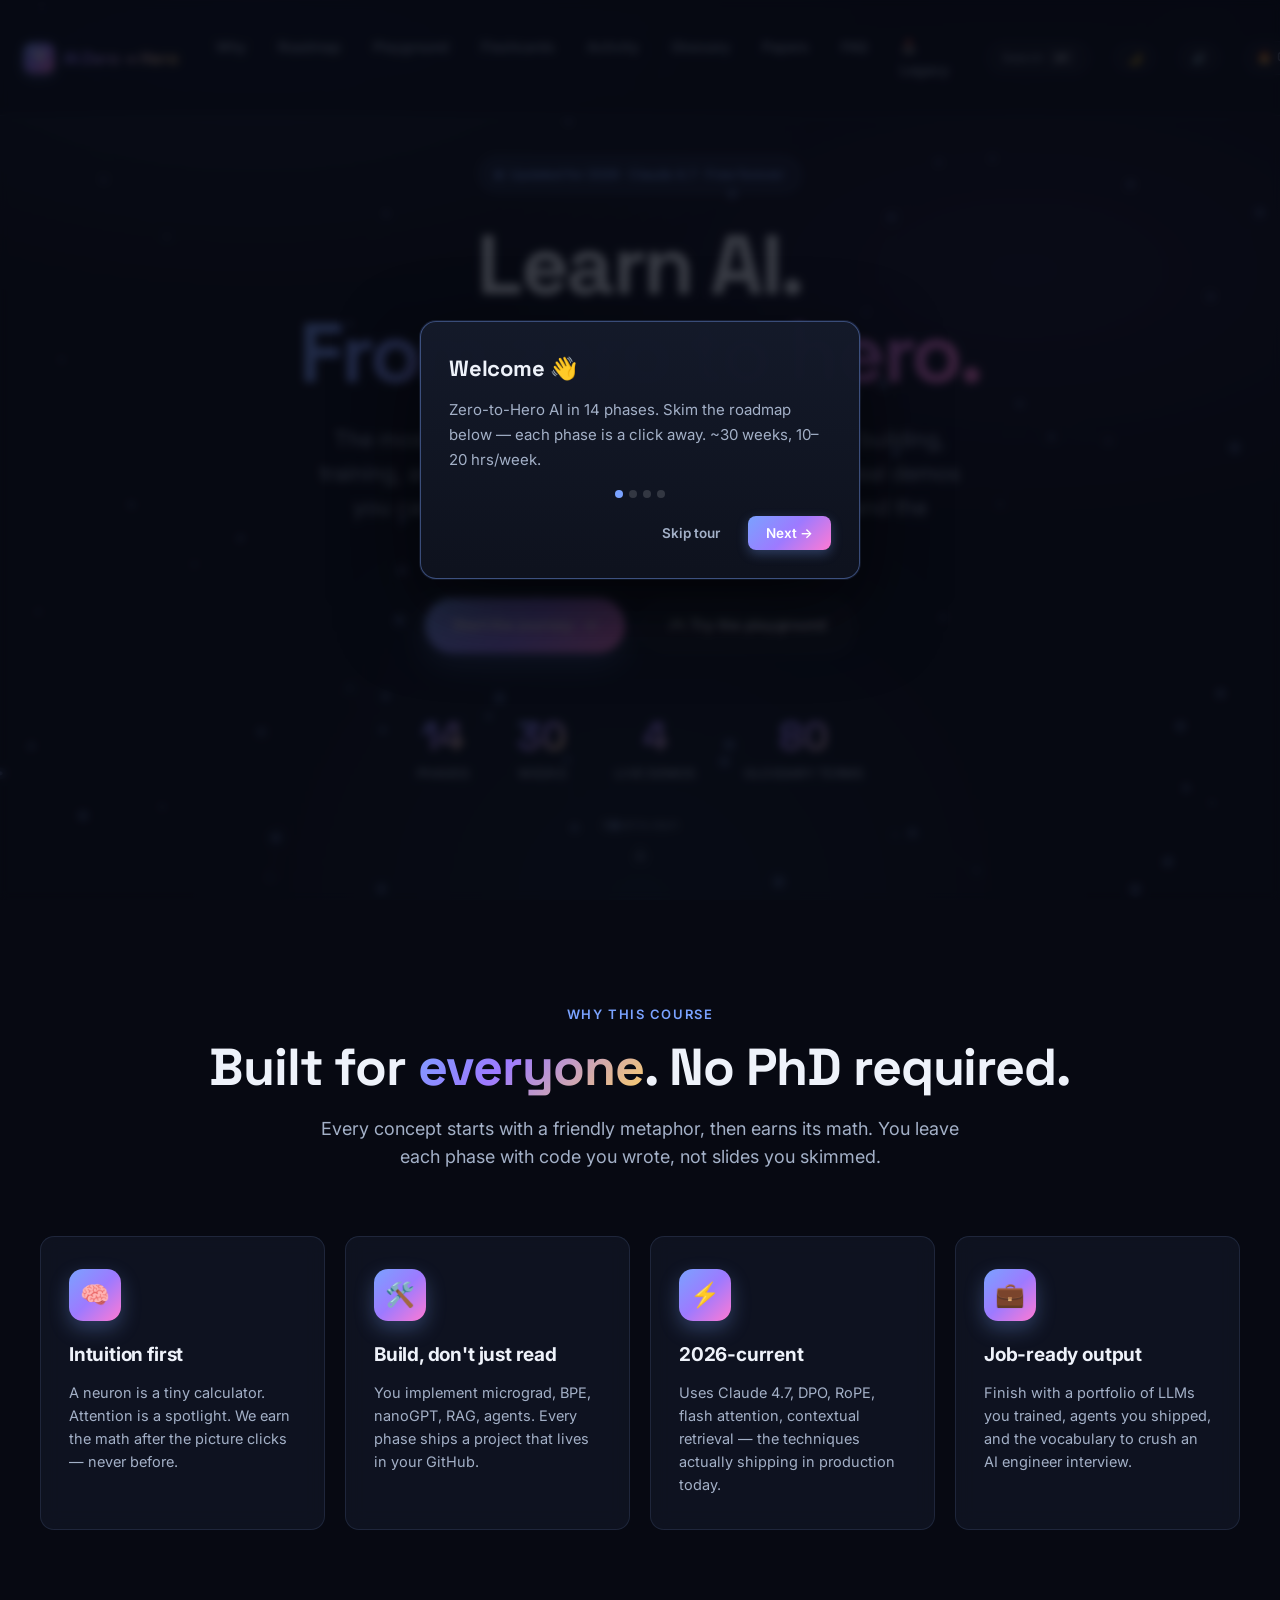
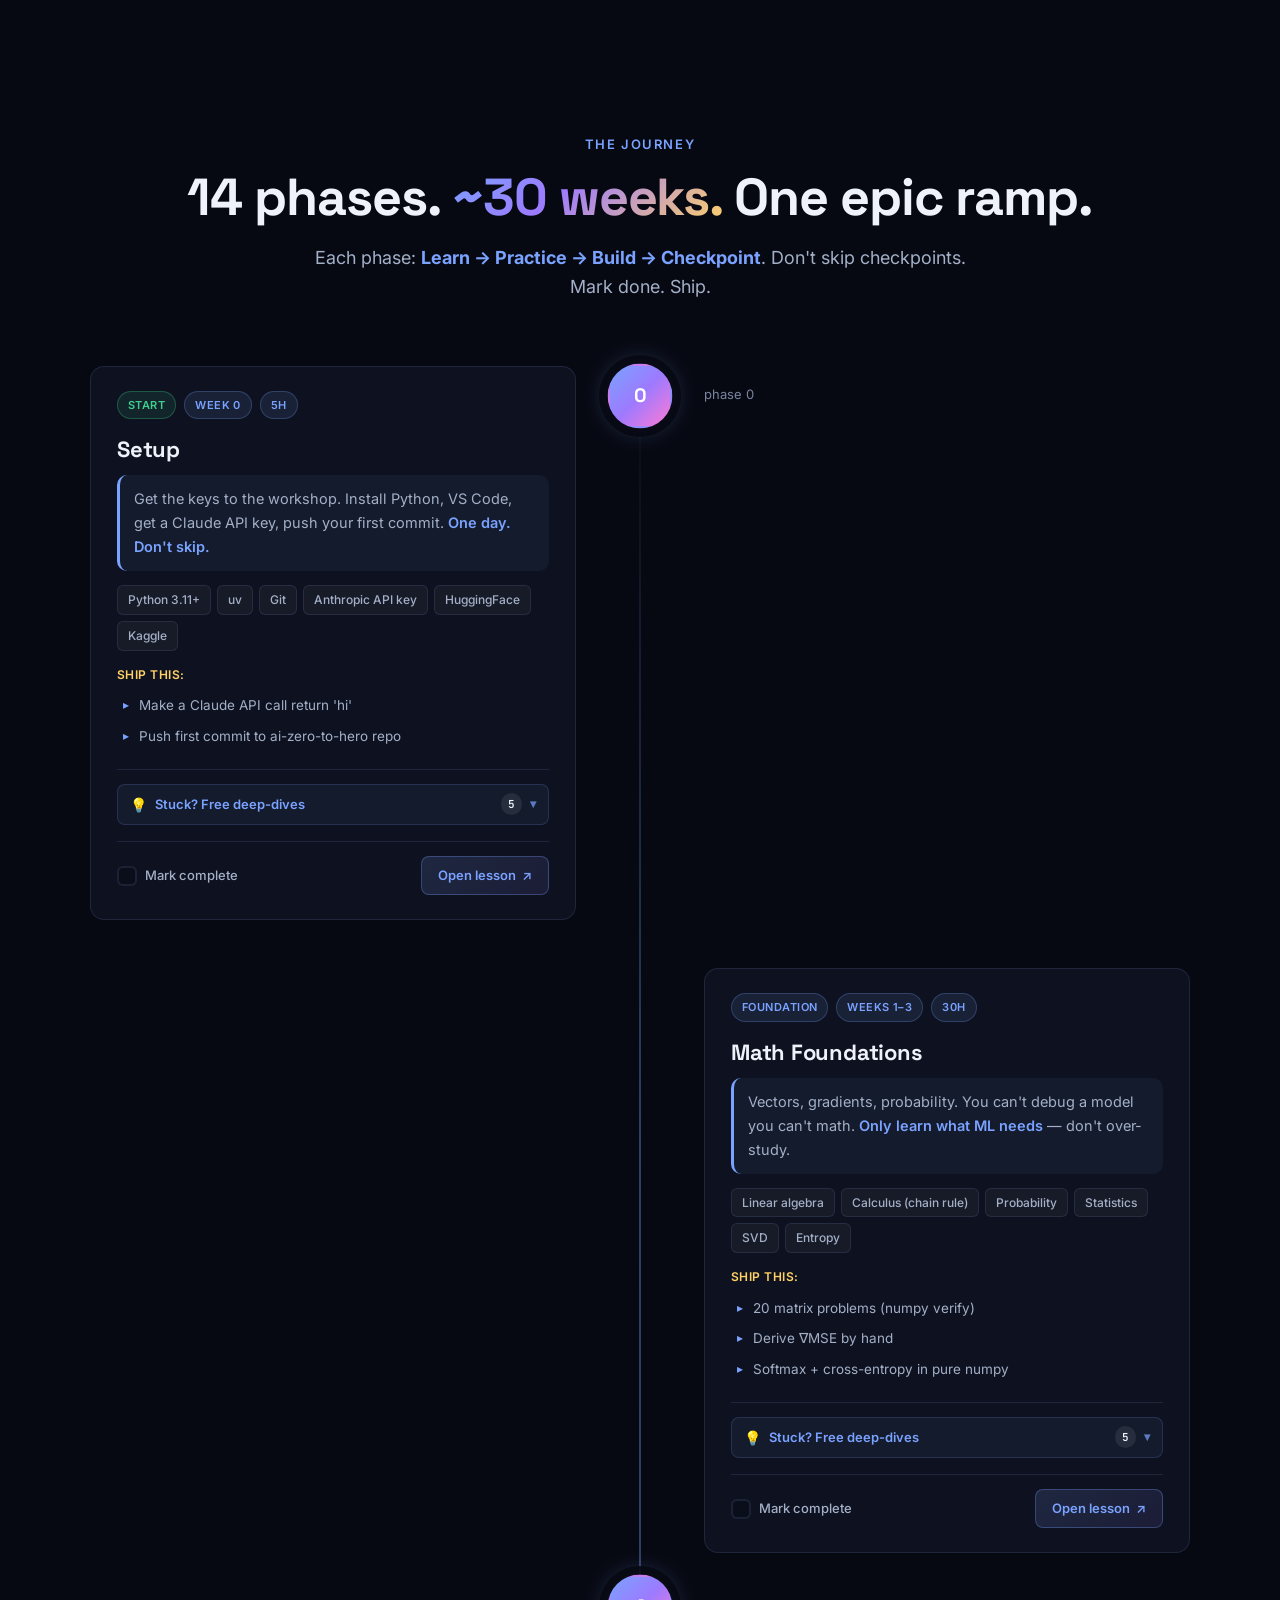
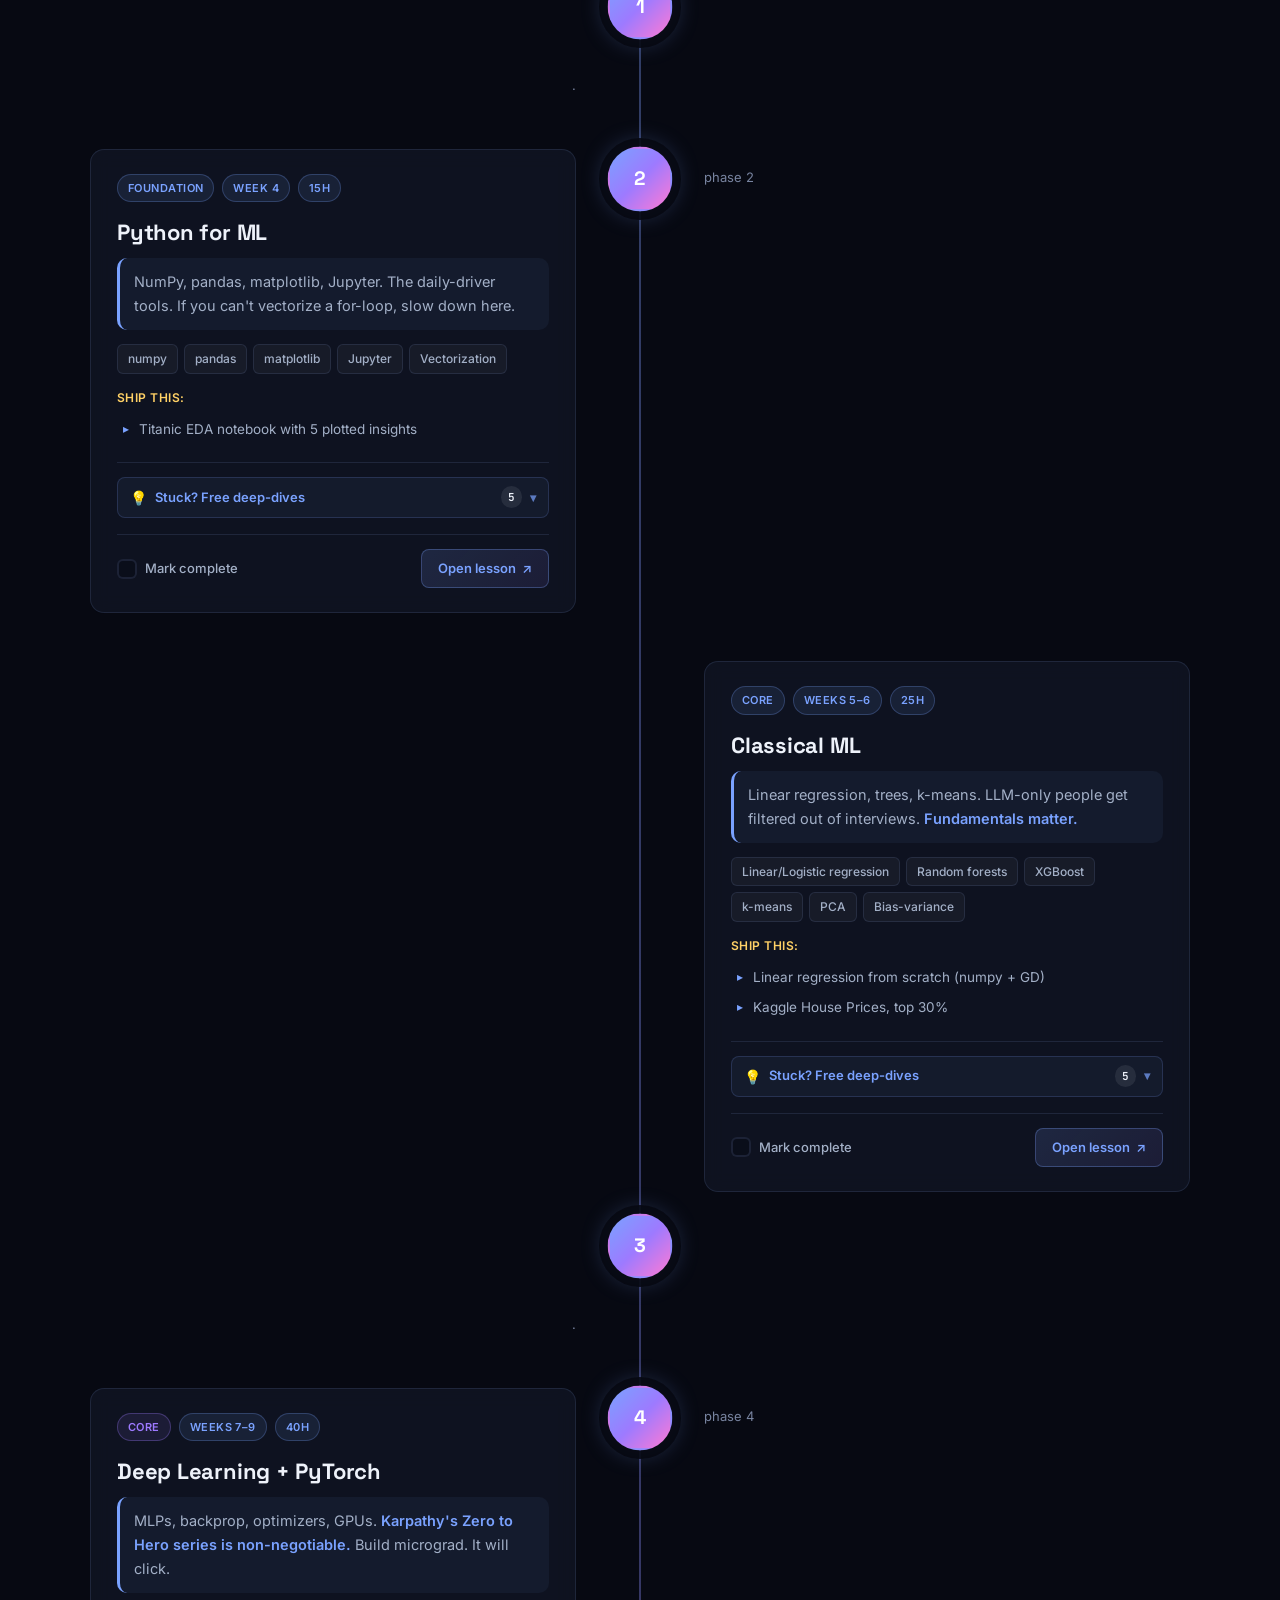
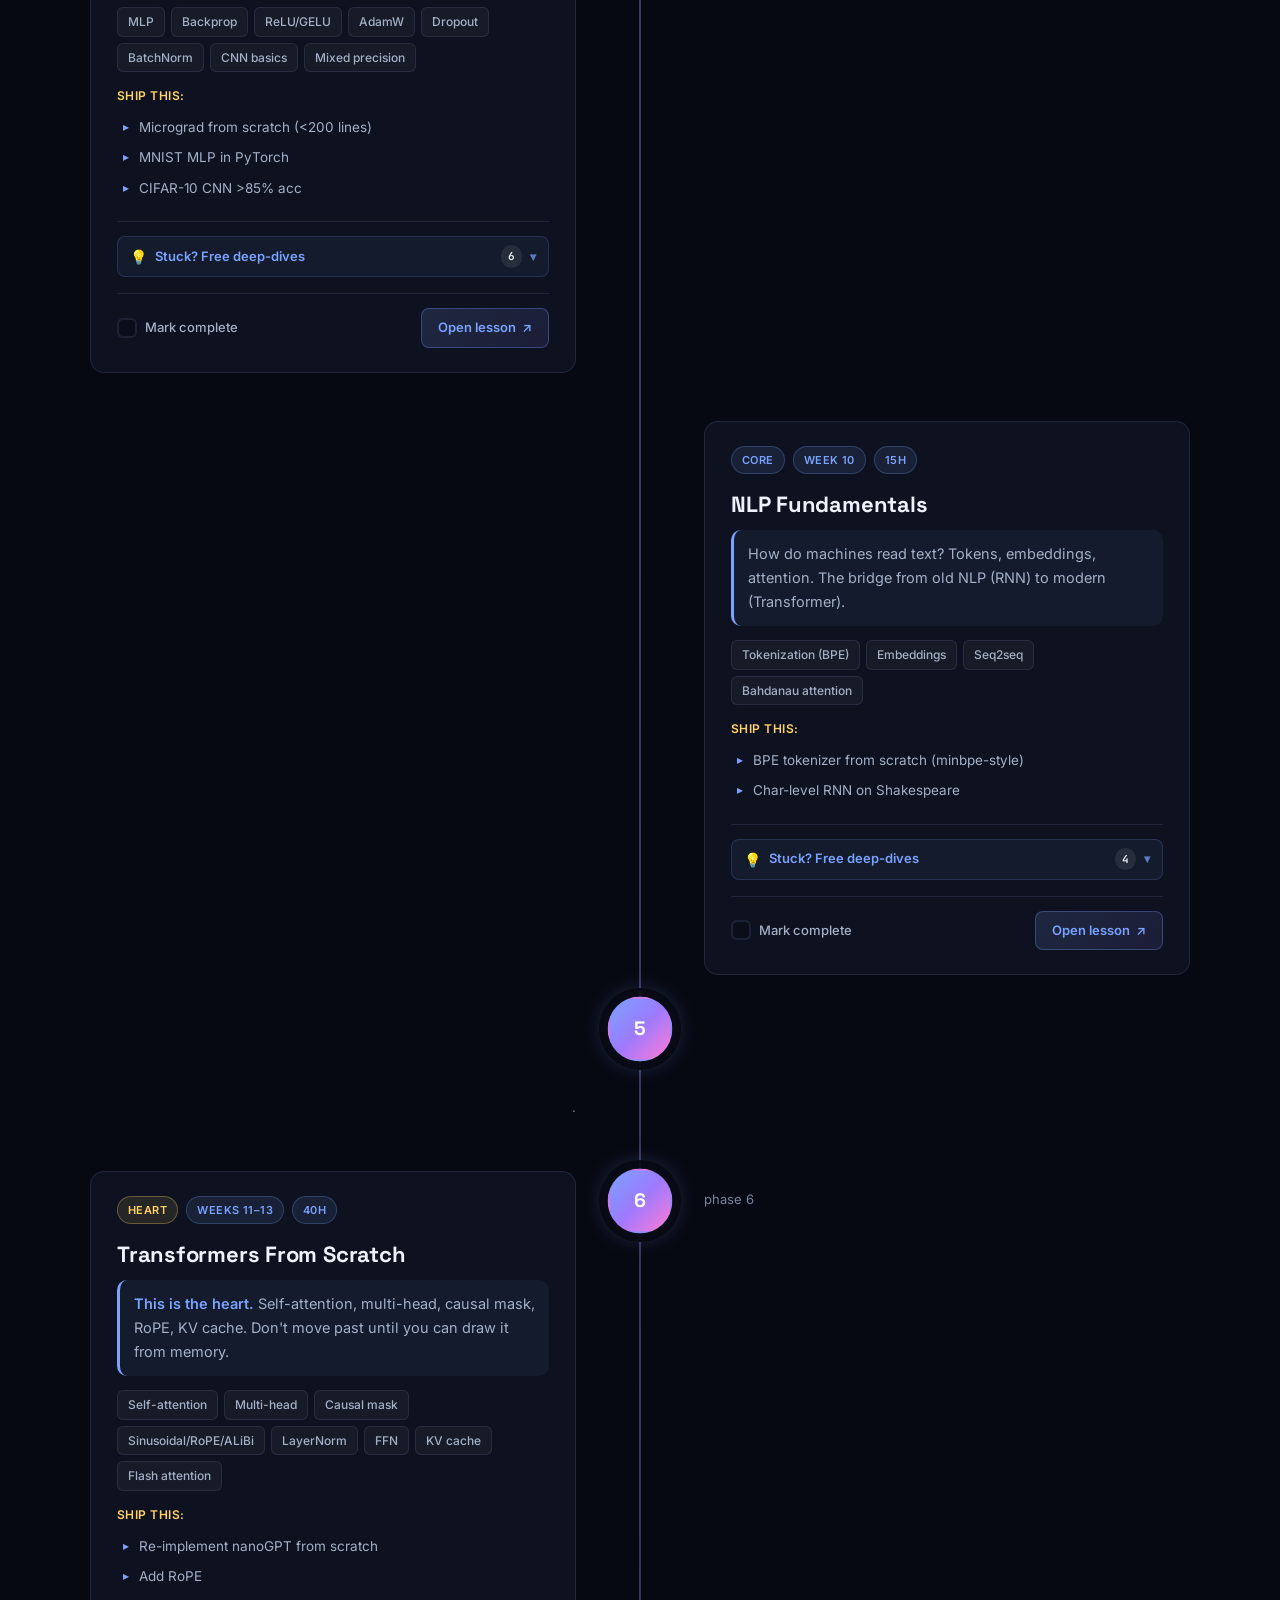
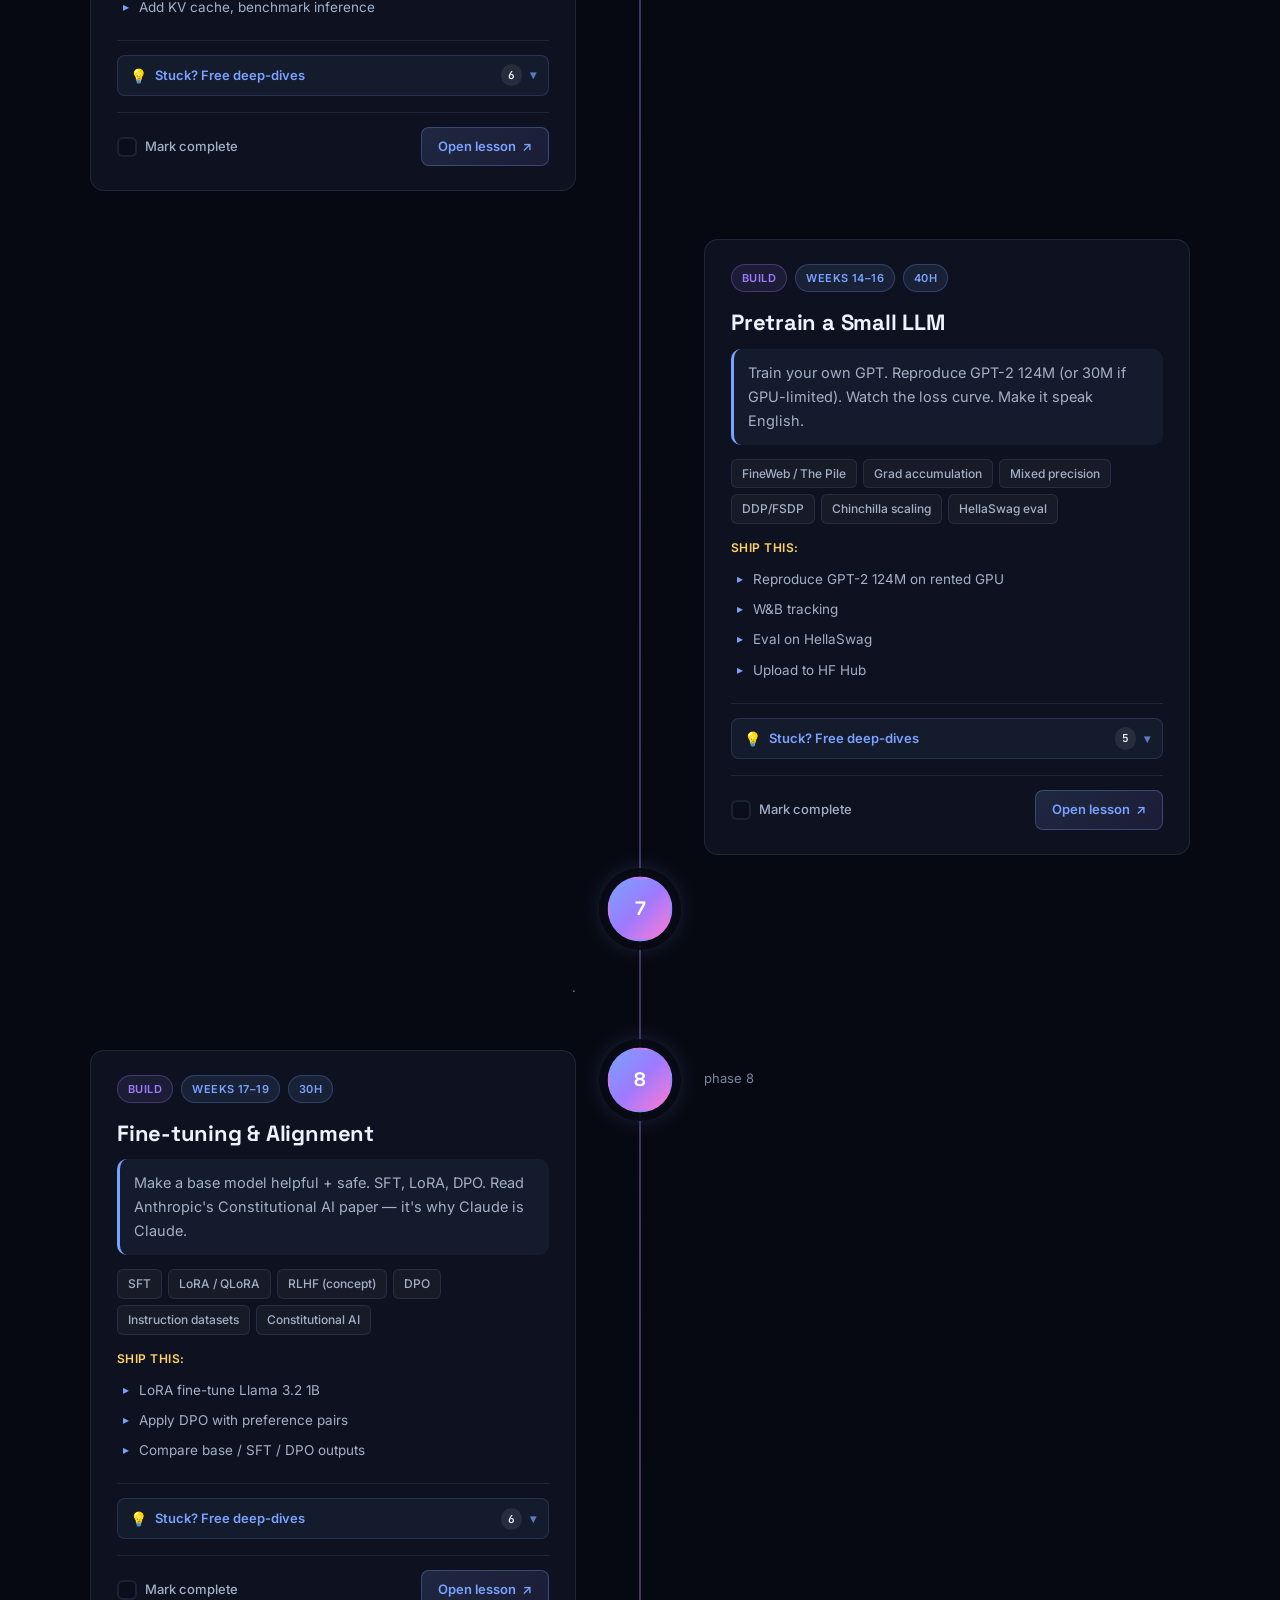
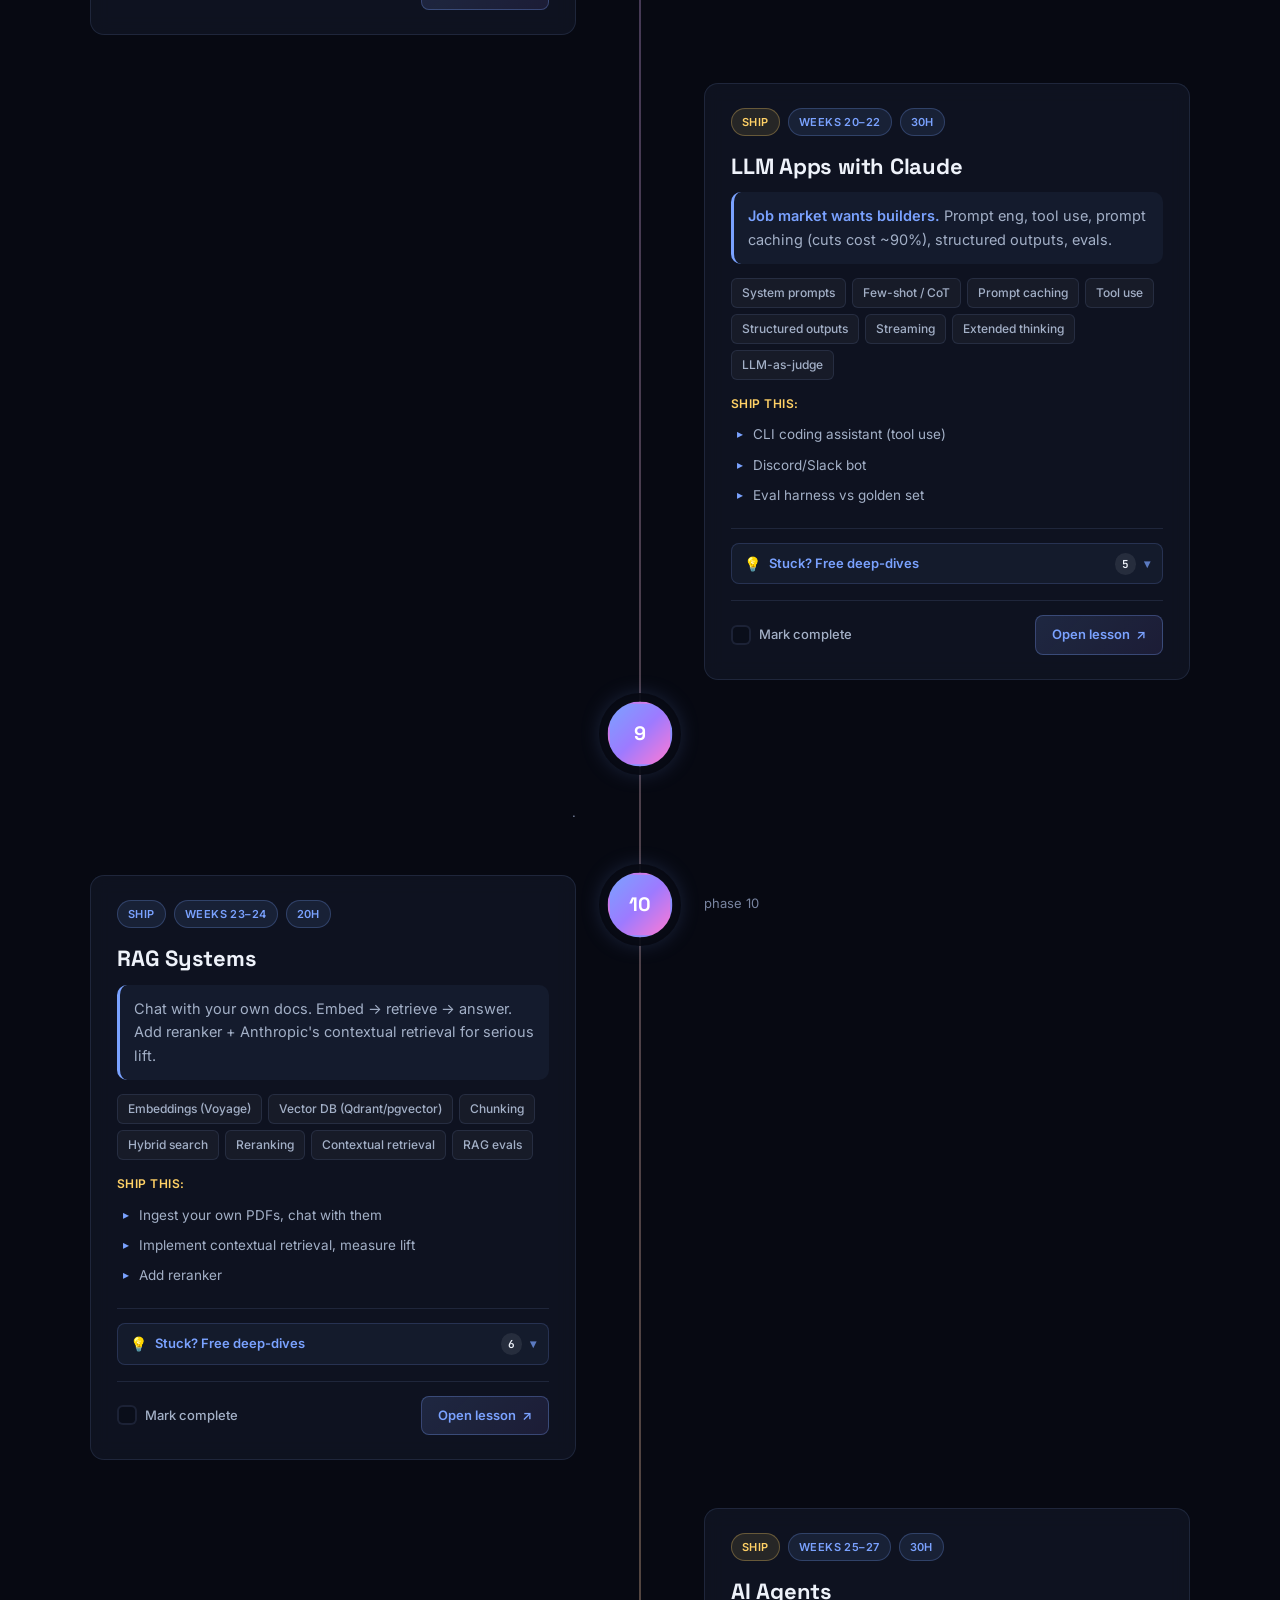
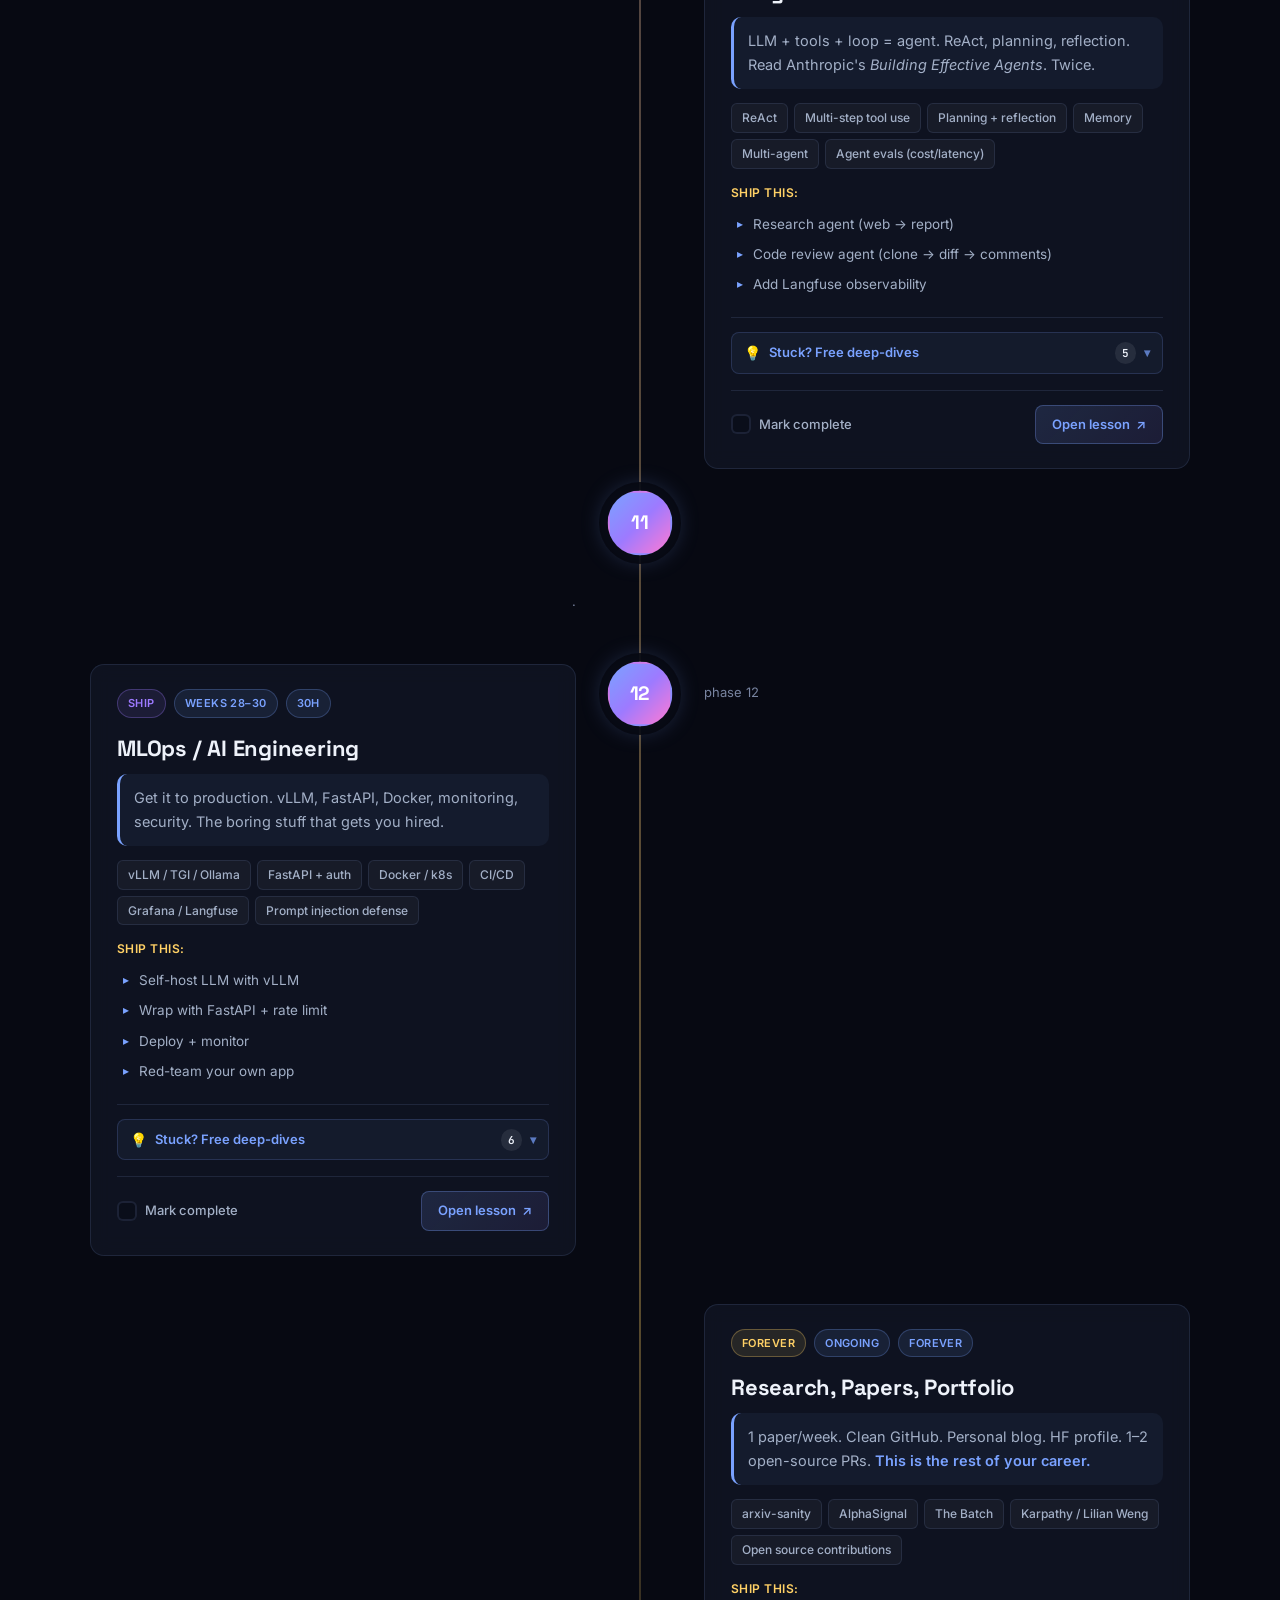
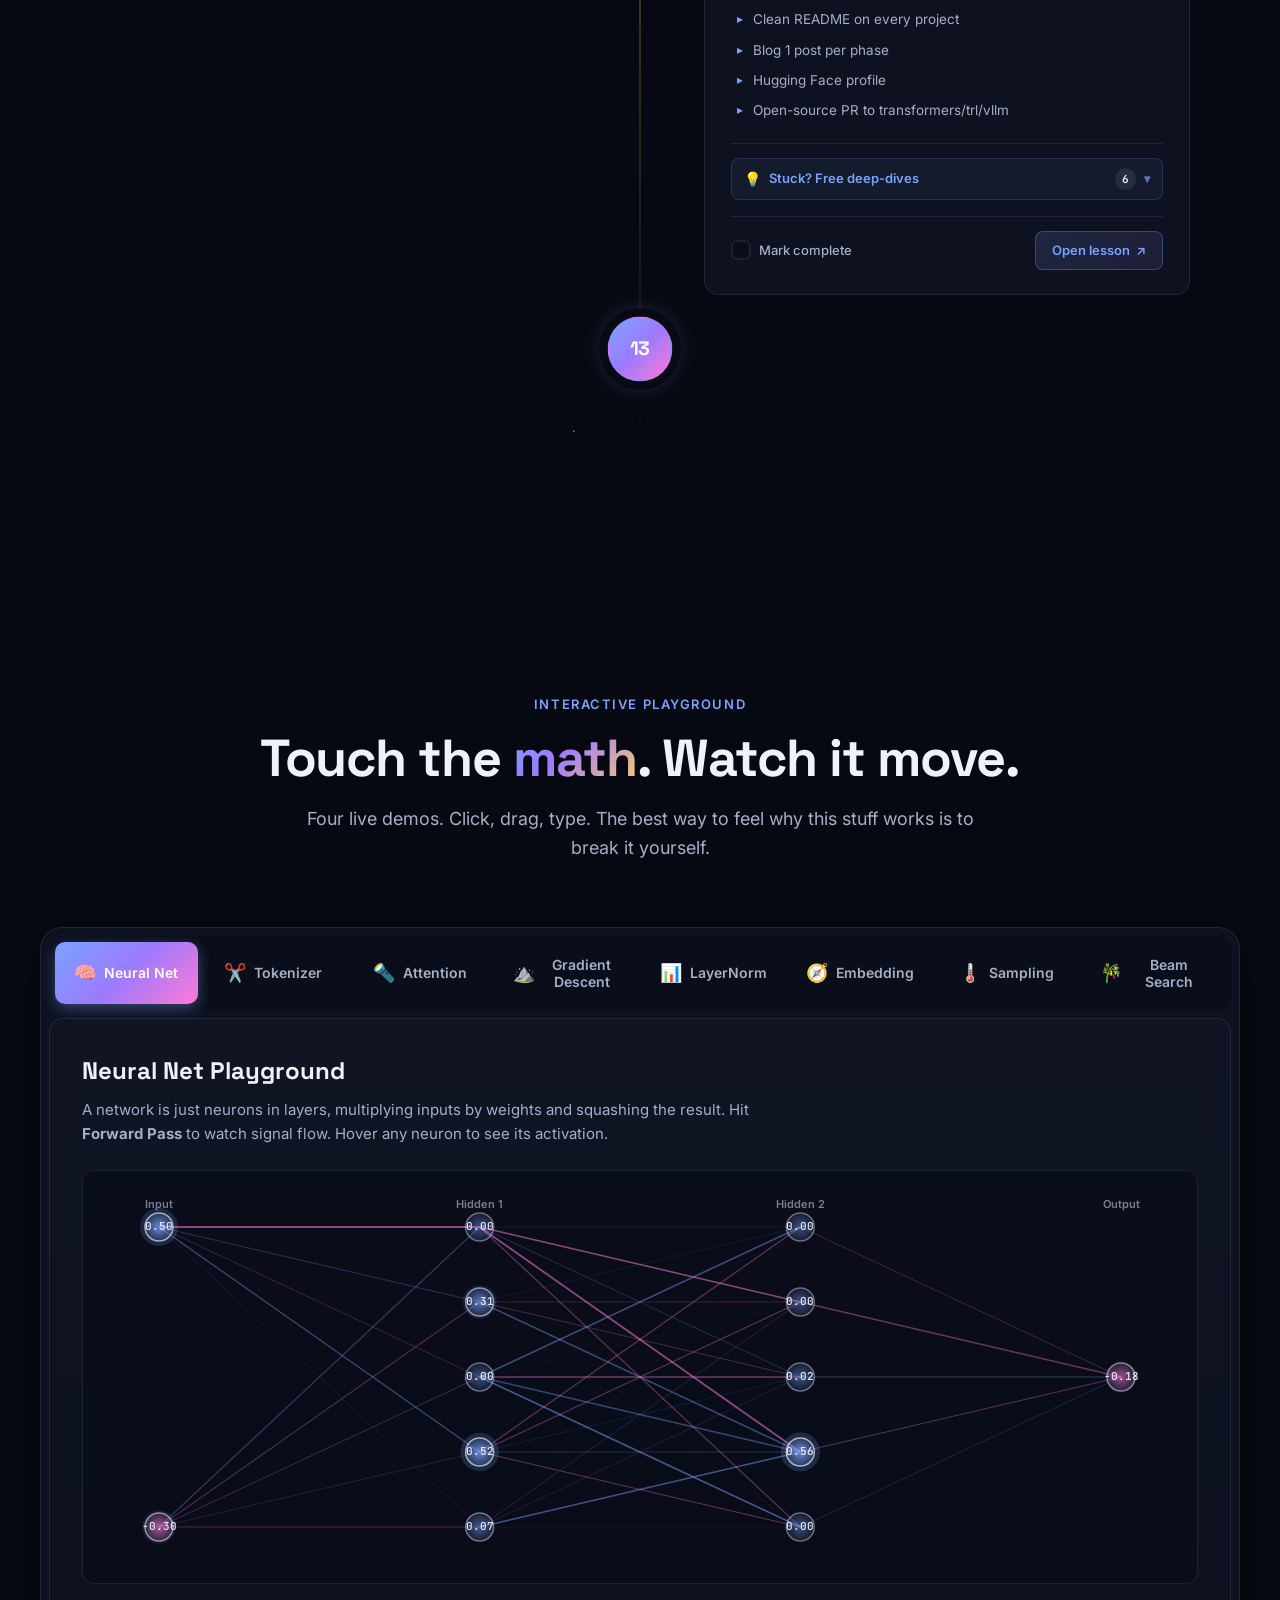
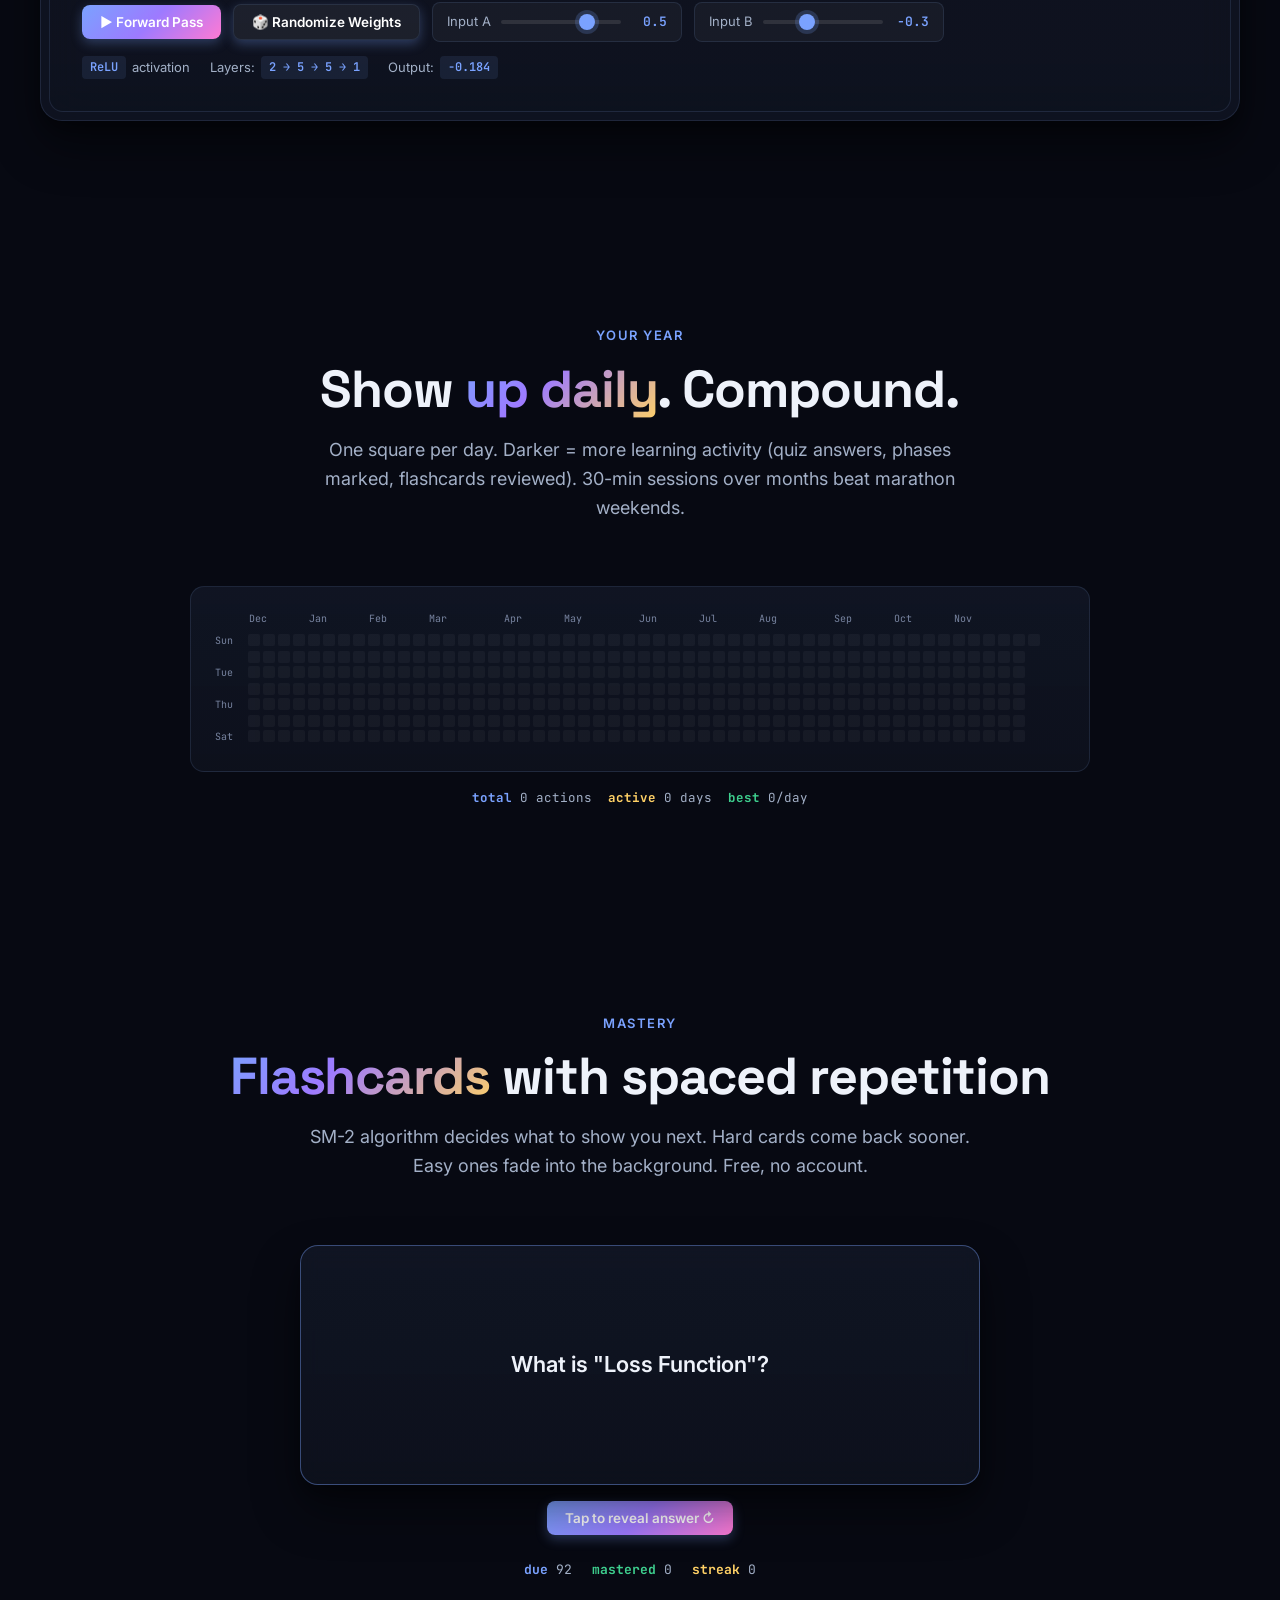
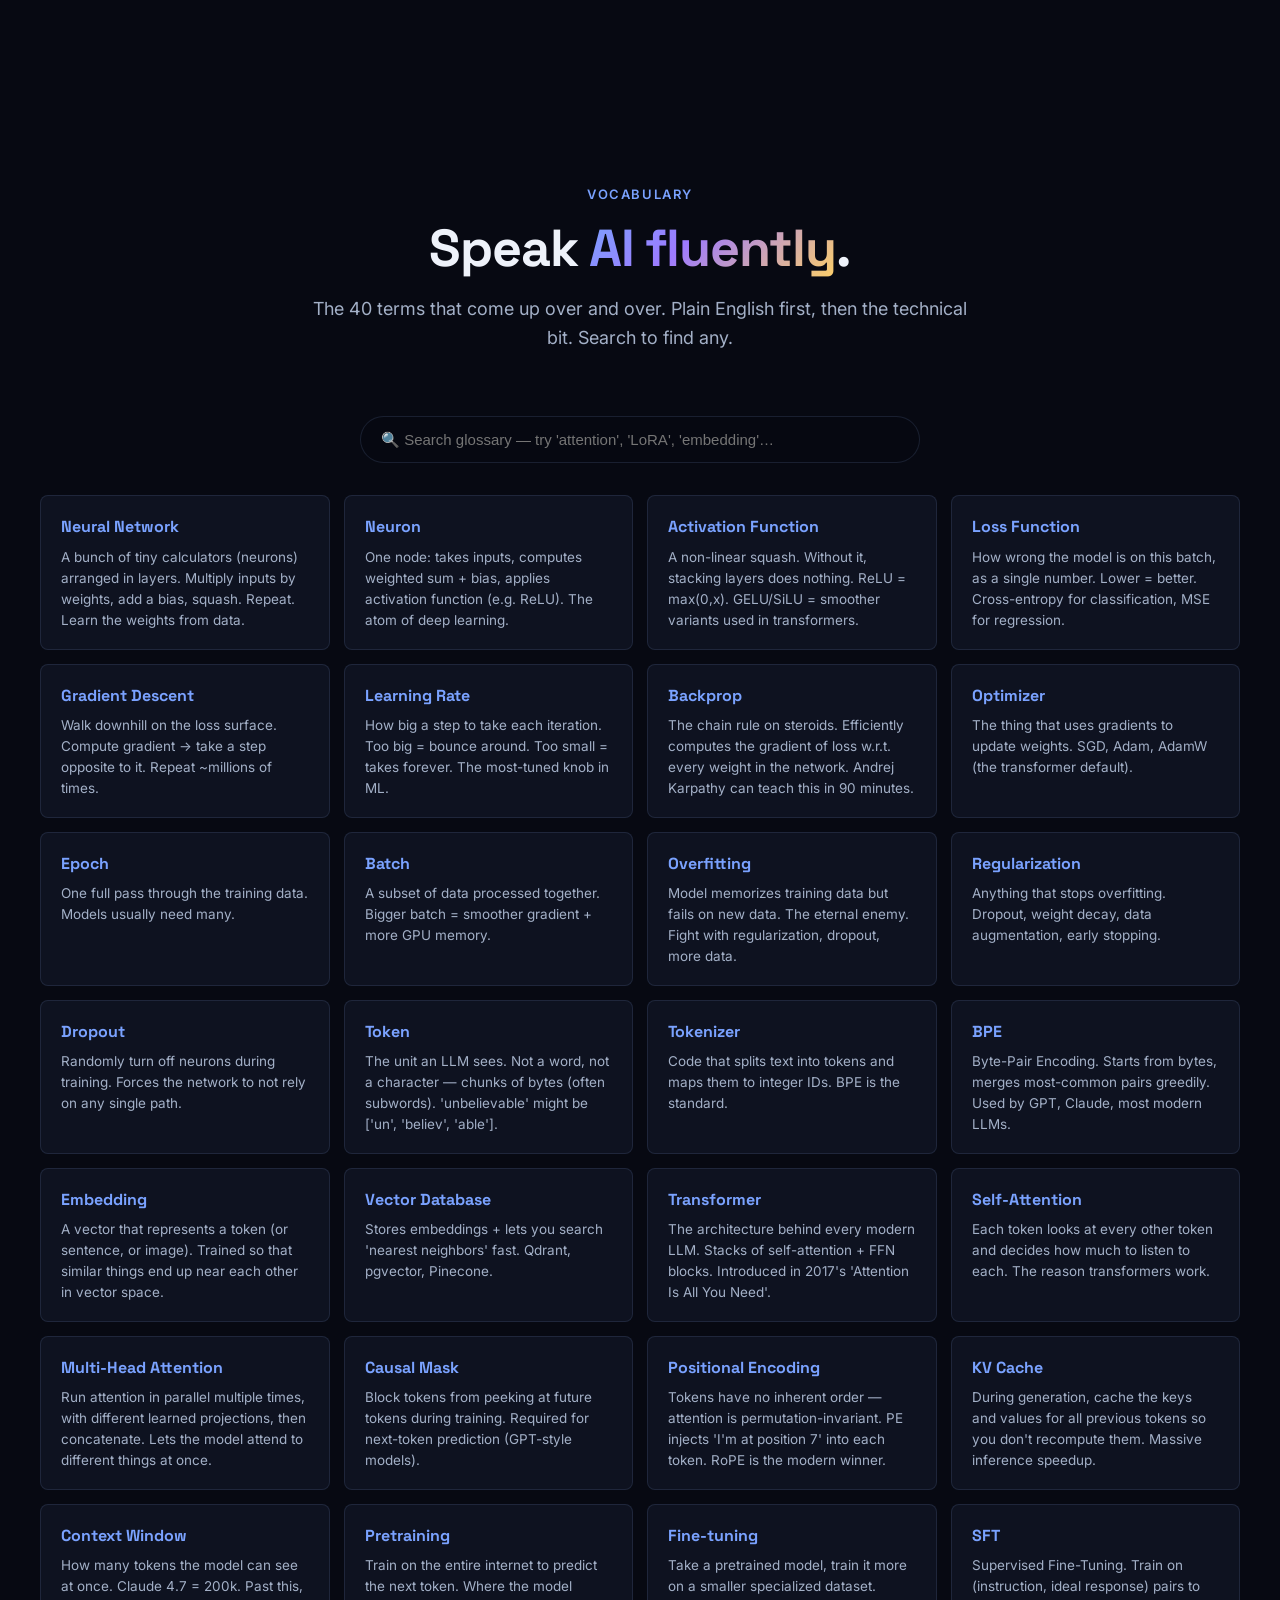
==== index.html @ 1df43a9f "feat: print stylesheet, glossary tooltips, activity heatmap, kbd drag, CSS split Print-friendly styl" ====
<!doctype html>
<html lang="en">
<head>
<meta charset="utf-8">
<meta name="viewport" content="width=device-width,initial-scale=1">
<title>AI Zero → Hero · Learn AI from Curious Beginner to Pro Engineer</title>
<meta name="description" content="The most fun way to learn AI. From 'what is a neuron' to building, training, and deploying real LLMs. Interactive demos, animated roadmap, zero fluff.">
<meta name="theme-color" content="#0a0e16">
<meta name="apple-mobile-web-app-capable" content="yes">
<meta name="apple-mobile-web-app-title" content="AI Zero→Hero">
<meta name="mobile-web-app-capable" content="yes">
<link rel="manifest" href="manifest.webmanifest">
<link rel="preconnect" href="https://fonts.googleapis.com">
<link rel="preconnect" href="https://fonts.gstatic.com" crossorigin>
<link href="https://fonts.googleapis.com/css2?family=Inter:wght@400;500;600;700;800;900&family=JetBrains+Mono:wght@400;500;700&family=Space+Grotesk:wght@500;600;700&display=swap" rel="stylesheet">
<link rel="stylesheet" href="styles.css">
</head>
<body>

<div class="scroll-progress" id="scroll-progress"></div>

<div class="lesson-page-bar">
  <a href="./" class="back">← Back to roadmap</a>
  <span class="brand-mini">AI Zero → Hero</span>
</div>

<div class="resume-banner" id="resumeBanner" role="alert" aria-live="polite">
  <div class="resume-banner-inner">
    <span class="icon">🎮</span>
    <div class="msg">Welcome back. <b>Saved progress detected</b> — your XP, completed phases, and quiz answers are still here.</div>
    <div class="actions">
      <a href="ai_master_course.html" class="btn-sm">Resume course →</a>
      <button class="btn-dismiss" id="dismissResume">Dismiss</button>
    </div>
  </div>
</div>

<nav class="nav" id="nav">
  <div class="nav-inner">
    <a href="#top" class="brand"><span class="brand-icon">∀</span> AI Zero → Hero</a>
    <button class="nav-toggle" id="navToggle" aria-label="Menu">☰</button>
    <div class="nav-links" id="navLinks">
      <a href="#why">Why</a>
      <a href="#roadmap">Roadmap</a>
      <a href="#playground">Playground</a>
      <a href="#flashcards">Flashcards</a>
      <a href="#activity">Activity</a>
      <a href="#glossary">Glossary</a>
      <a href="#papers">Papers</a>
      <a href="#faq">FAQ</a>
      <a href="ai_master_course.html" title="Original interactive course (XP, levels, quizzes — legacy)">🕹️ Legacy</a>
    </div>
    <button class="kbd-trigger" id="kbdTrigger" title="Search everything (Ctrl/Cmd+K)">
      <span>Search</span> <kbd>⌘K</kbd>
    </button>
    <button class="streak-chip" id="themeBtn" title="Toggle light / dark" aria-label="Toggle theme" style="background:rgba(255,255,255,.04);border:1px solid var(--border);color:var(--muted);cursor:pointer;font-family:inherit"><span id="themeIco">🌙</span></button>
    <button class="streak-chip" id="soundBtn" title="Toggle sound" aria-label="Toggle sound effects" style="background:rgba(255,255,255,.04);border:1px solid var(--border);color:var(--muted);cursor:pointer;font-family:inherit"><span id="soundIco">🔊</span></button>
    <div class="streak-chip cold" id="streakChip" title="Daily learning streak"><span>🔥</span><span id="streakNum">0</span></div>
    <div class="nav-progress" id="navProgress" title="Phases completed">
      <div class="ring">
        <svg viewBox="0 0 30 30">
          <defs>
            <linearGradient id="ringGrad" x1="0" y1="0" x2="1" y2="1">
              <stop offset="0%" stop-color="#7aa2ff"/>
              <stop offset="50%" stop-color="#9d7aff"/>
              <stop offset="100%" stop-color="#ffd166"/>
            </linearGradient>
          </defs>
          <circle class="track" cx="15" cy="15" r="12"/>
          <circle class="bar" id="progBar" cx="15" cy="15" r="12"/>
        </svg>
      </div>
      <span class="pct" id="progPct">0%</span>
      <span class="lbl">complete</span>
    </div>
    <button class="streak-chip" id="shareBtn" title="Generate a certificate / share card" aria-label="Generate certificate" style="background:rgba(255,209,102,.1);border:1px solid rgba(255,209,102,.35);color:var(--gold);cursor:pointer;font-family:inherit">🏆</button>
    <a href="#roadmap" class="nav-cta">Start free →</a>
  </div>
</nav>

<!-- ======= HERO ======= -->
<section class="hero" id="top">
  <canvas id="hero-canvas" aria-hidden="true"></canvas>
  <div class="hero-content">
    <div class="hero-badge"><span class="dot"></span> Updated for 2026 · Claude 4.7 · Free forever</div>
    <h1>Learn AI. <br><span class="shimmer">From zero to hero.</span></h1>
    <p class="lede">The most fun way to go from "what's a neuron?" to building, training, and shipping real LLMs. Animated lessons. Real demos you can poke. Zero fluff. Made for the curious — and the obsessed.</p>
    <div class="hero-ctas">
      <a href="#roadmap" class="btn btn-primary">Start the journey <span class="arrow">→</span></a>
      <a href="#playground" class="btn btn-ghost">🎮 Try the playground</a>
    </div>
    <div class="hero-stats">
      <div class="hero-stat"><div class="num" data-count="14">0</div><div class="lbl">Phases</div></div>
      <div class="hero-stat"><div class="num" data-count="30">0</div><div class="lbl">Weeks</div></div>
      <div class="hero-stat"><div class="num" data-count="4">0</div><div class="lbl">Live demos</div></div>
      <div class="hero-stat"><div class="num" data-count="80">0</div><div class="lbl">Glossary terms</div></div>
    </div>
  </div>
  <div class="scroll-cue"><span>Scroll to start</span><span class="arr">↓</span></div>
</section>

<!-- ======= WHY ======= -->
<section class="block" id="why">
  <div class="container">
    <div class="section-head reveal">
      <span class="section-eyebrow">Why this course</span>
      <h2>Built for <span class="grad">everyone</span>. No PhD required.</h2>
      <p>Every concept starts with a friendly metaphor, then earns its math. You leave each phase with code you wrote, not slides you skimmed.</p>
    </div>
    <div class="outcomes">
      <div class="outcome-card reveal" data-delay="100">
        <div class="outcome-icon">🧠</div>
        <h3>Intuition first</h3>
        <p>A neuron is a tiny calculator. Attention is a spotlight. We earn the math after the picture clicks — never before.</p>
      </div>
      <div class="outcome-card reveal" data-delay="200">
        <div class="outcome-icon">🛠️</div>
        <h3>Build, don't just read</h3>
        <p>You implement micrograd, BPE, nanoGPT, RAG, agents. Every phase ships a project that lives in your GitHub.</p>
      </div>
      <div class="outcome-card reveal" data-delay="300">
        <div class="outcome-icon">⚡</div>
        <h3>2026-current</h3>
        <p>Uses Claude 4.7, DPO, RoPE, flash attention, contextual retrieval — the techniques actually shipping in production today.</p>
      </div>
      <div class="outcome-card reveal" data-delay="400">
        <div class="outcome-icon">💼</div>
        <h3>Job-ready output</h3>
        <p>Finish with a portfolio of LLMs you trained, agents you shipped, and the vocabulary to crush an AI engineer interview.</p>
      </div>
    </div>
  </div>
</section>

<!-- ======= ROADMAP ======= -->
<section class="block" id="roadmap">
  <div class="container">
    <div class="section-head reveal">
      <span class="section-eyebrow">The journey</span>
      <h2>14 phases. <span class="grad">~30 weeks.</span> One epic ramp.</h2>
      <p>Each phase: <b style="color:var(--accent)">Learn → Practice → Build → Checkpoint</b>. Don't skip checkpoints. Mark done. Ship.</p>
    </div>
    <div class="roadmap-wrap">
      <div class="roadmap-line"></div>
      <div id="phases"></div>
    </div>
  </div>
</section>

<!-- ======= PLAYGROUND ======= -->
<section class="block" id="playground">
  <div class="container">
    <div class="section-head reveal">
      <span class="section-eyebrow">Interactive playground</span>
      <h2>Touch the <span class="grad">math</span>. Watch it move.</h2>
      <p>Four live demos. Click, drag, type. The best way to feel why this stuff works is to break it yourself.</p>
    </div>
    <div class="demos-wrap reveal">
      <div class="demo-tabs" role="tablist">
        <button class="demo-tab active" data-demo="nn"><span class="ico">🧠</span> Neural Net</button>
        <button class="demo-tab" data-demo="tok"><span class="ico">✂️</span> Tokenizer</button>
        <button class="demo-tab" data-demo="att"><span class="ico">🔦</span> Attention</button>
        <button class="demo-tab" data-demo="gd"><span class="ico">⛰️</span> Gradient Descent</button>
        <button class="demo-tab" data-demo="ln"><span class="ico">📊</span> LayerNorm</button>
        <button class="demo-tab" data-demo="emb"><span class="ico">🧭</span> Embedding</button>
        <button class="demo-tab" data-demo="temp"><span class="ico">🌡️</span> Sampling</button>
        <button class="demo-tab" data-demo="beam"><span class="ico">🎋</span> Beam Search</button>
      </div>

      <!-- NN Playground -->
      <div class="demo-panel active" id="demo-nn">
        <div class="demo-head">
          <h3>Neural Net Playground</h3>
          <p>A network is just neurons in layers, multiplying inputs by weights and squashing the result. Hit <b>Forward Pass</b> to watch signal flow. Hover any neuron to see its activation.</p>
        </div>
        <div class="demo-canvas-wrap">
          <canvas id="nn-canvas" role="img" aria-label="Animated neural network with 2 input neurons, 5 hidden, 5 hidden, 1 output. Drag inputs to change activations."></canvas>
        </div>
        <div class="demo-controls">
          <button class="demo-btn" id="nn-forward">▶ Forward Pass</button>
          <button class="demo-btn alt" id="nn-randomize">🎲 Randomize Weights</button>
          <div class="demo-slider">
            <label>Input A</label>
            <input type="range" id="nn-in1" min="-1" max="1" step="0.1" value="0.5">
            <span class="val" id="nn-in1v">0.5</span>
          </div>
          <div class="demo-slider">
            <label>Input B</label>
            <input type="range" id="nn-in2" min="-1" max="1" step="0.1" value="-0.3">
            <span class="val" id="nn-in2v">-0.3</span>
          </div>
        </div>
        <div class="nn-info">
          <span><code>ReLU</code> activation</span>
          <span>Layers: <code>2 → 5 → 5 → 1</code></span>
          <span>Output: <code id="nn-out">—</code></span>
        </div>
      </div>

      <!-- Tokenizer -->
      <div class="demo-panel" id="demo-tok">
        <div class="demo-head">
          <h3>Tokenizer Visualizer</h3>
          <p>LLMs don't see words — they see <b>tokens</b>: chunks of text mapped to integers. Type below and watch how text gets sliced. Notice rare words break into pieces.</p>
        </div>
        <textarea id="tok-input" spellcheck="false">Hello world! Transformers are unbelievably cool. AI is eating software.</textarea>
        <div id="tok-output"></div>
        <div class="tok-stats">
          <span><b id="tok-chars">0</b>chars</span>
          <span><b id="tok-tokens">0</b>tokens</span>
          <span><b id="tok-ratio">0</b>chars/token</span>
          <span style="color:var(--dim);font-size:12px">~ rule of thumb: 1 token ≈ 4 chars in English</span>
        </div>
      </div>

      <!-- Attention -->
      <div class="demo-panel" id="demo-att">
        <div class="demo-head">
          <h3>Attention Heatmap</h3>
          <p>When the model processes <i>"it"</i>, what does it look at? Each row shows where one token "looks" when computing its representation. Hover any cell to see the weight. Darker = stronger attention.</p>
        </div>
        <div id="att-grid"></div>
        <div class="att-legend">
          <span>Low attention</span>
          <div class="att-bar"></div>
          <span>High attention</span>
          <span style="margin-left:auto;font-style:italic">Try: notice how <code style="background:rgba(122,162,255,.1);padding:2px 6px;border-radius:4px;color:var(--accent)">it</code> attends to <code style="background:rgba(122,162,255,.1);padding:2px 6px;border-radius:4px;color:var(--accent)">cat</code></span>
        </div>
      </div>

      <!-- Gradient Descent -->
      <div class="demo-panel" id="demo-gd">
        <div class="demo-head">
          <h3>Gradient Descent — Rolling Downhill</h3>
          <p>Training a model = finding the lowest point on a loss surface. The ball rolls in the direction the slope points. Big <b>learning rate</b> = bigger steps (but risk overshoot). Watch it converge.</p>
        </div>
        <div class="demo-canvas-wrap"><canvas id="gd-canvas" role="img" aria-label="Gradient descent loss surface with contour map and rolling ball"></canvas></div>
        <div class="demo-controls">
          <button class="demo-btn" id="gd-train">▶ Train</button>
          <button class="demo-btn alt" id="gd-reset">↻ Reset</button>
          <div class="demo-slider">
            <label>Learning rate</label>
            <input type="range" id="gd-lr" min="0.01" max="0.4" step="0.01" value="0.08">
            <span class="val" id="gd-lrv">0.08</span>
          </div>
          <div class="demo-slider">
            <label>Momentum</label>
            <input type="range" id="gd-mom" min="0" max="0.95" step="0.05" value="0.6">
            <span class="val" id="gd-momv">0.6</span>
          </div>
        </div>
        <div class="gd-stats">
          <span>Iter <b id="gd-iter">0</b></span>
          <span>Loss <b id="gd-loss">—</b></span>
          <span>Position <b id="gd-pos">(—, —)</b></span>
        </div>
      </div>

      <!-- LayerNorm -->
      <div class="demo-panel" id="demo-ln">
        <div class="demo-head">
          <h3>LayerNorm — bringing values back to a sane scale</h3>
          <p>Normalize a vector so it has zero mean + unit variance, then re-scale with learnable γ/β. Drag the raw bars or randomize, watch the normalized output stay tight.</p>
        </div>
        <div class="demo-canvas-wrap"><canvas id="ln-canvas" role="img" style="height:300px;width:100%;display:block" aria-label="LayerNorm input bars and normalized output bars"></canvas></div>
        <div class="demo-controls">
          <button class="demo-btn" id="ln-rand">🎲 Randomize input</button>
          <div class="demo-slider"><label>γ (scale)</label><input type="range" id="ln-g" min="0.2" max="3" step="0.1" value="1"><span class="val" id="ln-gv">1.0</span></div>
          <div class="demo-slider"><label>β (shift)</label><input type="range" id="ln-b" min="-2" max="2" step="0.1" value="0"><span class="val" id="ln-bv">0.0</span></div>
        </div>
        <div class="gd-stats">
          <span>μ <b id="ln-mu">—</b></span>
          <span>σ <b id="ln-sig">—</b></span>
          <span>‖x‖ <b id="ln-n">—</b></span>
        </div>
      </div>

      <!-- Embedding lookup -->
      <div class="demo-panel" id="demo-emb">
        <div class="demo-head">
          <h3>Embeddings — words turn into vectors</h3>
          <p>Type a word from the small fixed vocabulary. See its (toy) embedding vector + its 3 nearest neighbours by cosine similarity. Real embeddings are 768–1024 dims; this is 16.</p>
        </div>
        <input type="text" id="emb-input" placeholder="try: king, queen, paris, code, train…" autocomplete="off" spellcheck="false" style="width:100%;padding:12px 16px;background:rgba(7,9,18,.6);border:1px solid var(--border);border-radius:10px;color:var(--ink);font-family:'JetBrains Mono',monospace;font-size:14px">
        <div id="emb-out" style="margin-top:14px"></div>
      </div>

      <!-- Temperature / sampling -->
      <div class="demo-panel" id="demo-temp">
        <div class="demo-head">
          <h3>Temperature & Top-p — how randomness becomes a knob</h3>
          <p>Logits are the model's raw scores for each next-token candidate. Temperature flattens or sharpens the distribution. Top-p truncates the long tail. Watch the bars react.</p>
        </div>
        <div class="demo-canvas-wrap"><canvas id="temp-canvas" style="height:280px;width:100%;display:block" aria-label="Temperature distribution"></canvas></div>
        <div class="demo-controls">
          <div class="demo-slider"><label>Temperature</label><input type="range" id="temp-t" min="0.05" max="2.5" step="0.05" value="1"><span class="val" id="temp-tv">1.0</span></div>
          <div class="demo-slider"><label>Top-p</label><input type="range" id="temp-p" min="0.1" max="1" step="0.05" value="1"><span class="val" id="temp-pv">1.0</span></div>
          <button class="demo-btn" id="temp-sample">🎲 Sample 100</button>
        </div>
        <div class="gd-stats">
          <span>kept tokens <b id="temp-k">—</b></span>
          <span>entropy <b id="temp-h">—</b></span>
        </div>
      </div>

      <!-- Beam search -->
      <div class="demo-panel" id="demo-beam">
        <div class="demo-head">
          <h3>Beam search vs greedy decode</h3>
          <p>Greedy = always take the top-1 token. Beam = keep top-k candidate sequences. See how beam can find a globally better sequence even when the greedy token at step 1 is locally cheapest.</p>
        </div>
        <div class="demo-canvas-wrap"><canvas id="beam-canvas" style="height:340px;width:100%;display:block" aria-label="Beam search tree"></canvas></div>
        <div class="demo-controls">
          <div class="demo-slider"><label>Beam width</label><input type="range" id="beam-k" min="1" max="5" step="1" value="2"><span class="val" id="beam-kv">2</span></div>
          <button class="demo-btn" id="beam-go">▸ Decode</button>
        </div>
        <div class="gd-stats">
          <span>Best sequence <b id="beam-out">—</b></span>
          <span>log p <b id="beam-lp">—</b></span>
        </div>
      </div>
    </div>
  </div>
</section>

<!-- ======= ACTIVITY HEATMAP ======= -->
<section class="block" id="activity">
  <div class="container">
    <div class="section-head reveal">
      <span class="section-eyebrow">Your year</span>
      <h2>Show <span class="grad">up daily</span>. Compound.</h2>
      <p>One square per day. Darker = more learning activity (quiz answers, phases marked, flashcards reviewed). 30-min sessions over months beat marathon weekends.</p>
    </div>
    <div class="reveal" style="max-width:900px;margin:0 auto">
      <div id="heatmap" style="background:linear-gradient(180deg,rgba(20,26,42,.7),rgba(14,18,30,.85));border:1px solid var(--border);border-radius:14px;padding:24px;overflow-x:auto"></div>
      <div style="display:flex;gap:16px;justify-content:center;margin-top:16px;flex-wrap:wrap;font-size:12.5px;color:var(--muted);font-family:'JetBrains Mono',monospace">
        <span><b style="color:var(--accent)">total</b> <span id="hm-total">0</span> actions</span>
        <span><b style="color:var(--gold)">active</b> <span id="hm-days">0</span> days</span>
        <span><b style="color:var(--ok)">best</b> <span id="hm-best">0</span>/day</span>
      </div>
    </div>
  </div>
</section>
<style>
.hm-row{display:flex;gap:3px;margin-bottom:3px}
.hm-cell{width:12px;height:12px;border-radius:2px;background:rgba(255,255,255,.04);position:relative;cursor:default;transition:transform .12s}
.hm-cell:hover{transform:scale(1.6);z-index:2}
.hm-cell.l1{background:rgba(122,162,255,.25)}
.hm-cell.l2{background:rgba(122,162,255,.5)}
.hm-cell.l3{background:rgba(157,122,255,.7)}
.hm-cell.l4{background:linear-gradient(135deg,#9d7aff,#ffd166)}
.hm-mlabel{font-size:10px;color:var(--dim);width:30px;flex-shrink:0;font-family:'JetBrains Mono',monospace;line-height:1.4}
.hm-months{display:flex;gap:3px;margin-left:34px;margin-bottom:6px;font-size:10px;color:var(--dim);font-family:'JetBrains Mono',monospace}
</style>

<!-- ======= FLASHCARDS ======= -->
<section class="block" id="flashcards">
  <div class="container">
    <div class="section-head reveal">
      <span class="section-eyebrow">Mastery</span>
      <h2><span class="grad">Flashcards</span> with spaced repetition</h2>
      <p>SM-2 algorithm decides what to show you next. Hard cards come back sooner. Easy ones fade into the background. Free, no account.</p>
    </div>
    <div class="reveal" style="max-width:680px;margin:0 auto">
      <div id="fc-front" style="background:linear-gradient(180deg,rgba(20,26,42,.7),rgba(14,18,30,.85));border:1px solid var(--border-strong);border-radius:18px;padding:48px 36px;min-height:240px;display:flex;align-items:center;justify-content:center;text-align:center;cursor:pointer;transition:all .25s;backdrop-filter:blur(10px);box-shadow:var(--shadow-lg)">
        <div>
          <div id="fc-q" style="font-size:22px;font-weight:600;color:var(--ink);line-height:1.5"></div>
          <div id="fc-back" style="margin-top:24px;font-size:16px;color:var(--muted);line-height:1.65;display:none"></div>
        </div>
      </div>
      <div id="fc-rate" style="display:none;margin-top:16px;text-align:center">
        <div style="font-size:13px;color:var(--muted);margin-bottom:10px">How well did you remember?</div>
        <div style="display:flex;gap:8px;justify-content:center;flex-wrap:wrap">
          <button data-q="0" class="fc-btn" style="background:rgba(255,107,107,.15);border-color:var(--err);color:var(--err)">Forgot</button>
          <button data-q="2" class="fc-btn" style="background:rgba(255,181,71,.15);border-color:var(--warn);color:var(--warn)">Hard</button>
          <button data-q="4" class="fc-btn" style="background:rgba(122,162,255,.15);border-color:var(--accent);color:var(--accent)">Good</button>
          <button data-q="5" class="fc-btn" style="background:rgba(62,207,142,.15);border-color:var(--ok);color:var(--ok)">Easy</button>
        </div>
      </div>
      <div id="fc-show" style="text-align:center;margin-top:16px">
        <button class="demo-btn" id="fc-flip">Tap to reveal answer ↻</button>
      </div>
      <div id="fc-stats" style="display:flex;gap:20px;justify-content:center;margin-top:24px;flex-wrap:wrap;font-size:13px;color:var(--muted);font-family:'JetBrains Mono',monospace">
        <span><b style="color:var(--accent)">due</b> <span id="fc-due">—</span></span>
        <span><b style="color:var(--ok)">mastered</b> <span id="fc-mas">—</span></span>
        <span><b style="color:var(--gold)">streak</b> <span id="fc-st">—</span></span>
      </div>
    </div>
  </div>
</section>
<style>
.fc-btn{padding:10px 18px;border-radius:10px;border:1px solid;font-weight:600;font-size:13.5px;cursor:pointer;font-family:inherit;transition:all .15s}
.fc-btn:hover{transform:translateY(-2px)}
</style>

<!-- ======= GLOSSARY ======= -->
<section class="block" id="glossary">
  <div class="container">
    <div class="section-head reveal">
      <span class="section-eyebrow">Vocabulary</span>
      <h2>Speak <span class="grad">AI fluently</span>.</h2>
      <p>The 40 terms that come up over and over. Plain English first, then the technical bit. Search to find any.</p>
    </div>
    <input type="search" class="glossary-search reveal" id="gloSearch" placeholder="🔍 Search glossary — try 'attention', 'LoRA', 'embedding'…">
    <div class="glossary-grid" id="gloGrid"></div>
  </div>
</section>

<!-- ======= PAPERS ======= -->
<section class="block" id="papers">
  <div class="container">
    <div class="section-head reveal">
      <span class="section-eyebrow">Stand on giants</span>
      <h2>The <span class="grad">must-read</span> papers.</h2>
      <p>Read them in this order. Use Claude to explain the hard parts. One paper a week is a real career trajectory.</p>
    </div>
    <div class="papers-list" id="papers-list"></div>
  </div>
</section>

<!-- ======= TOOLS ======= -->
<section class="block" id="tools">
  <div class="container">
    <div class="section-head reveal">
      <span class="section-eyebrow">The stack</span>
      <h2>Tools you'll <span class="grad">actually use</span>.</h2>
      <p>Don't waste cycles on framework wars. Here's what shipping AI engineers reach for in 2026.</p>
    </div>
    <div class="tools-grid reveal" id="tools-grid"></div>
  </div>
</section>

<!-- ======= FAQ ======= -->
<section class="block" id="faq">
  <div class="container">
    <div class="section-head reveal">
      <span class="section-eyebrow">FAQ</span>
      <h2>Real <span class="grad">questions</span>, honest answers.</h2>
    </div>
    <div class="faq" id="faq-list"></div>
  </div>
</section>

<!-- ======= CTA FINAL ======= -->
<section class="cta-final">
  <div class="container">
    <div class="reveal">
      <h2>Ready to <span class="text-grad">stop watching</span> and start building?</h2>
      <p>Open Phase 0. Install the tools. Make your first Claude API call before bed tonight. Future-you will thank present-you.</p>
      <a href="#roadmap" class="btn btn-primary">Start Phase 0 →</a>
    </div>
  </div>
</section>

<!-- Modal for phase deep-dive -->
<div class="modal-bg" id="modalBg" role="dialog" aria-modal="true" aria-labelledby="modalTitle">
  <div class="modal" id="modal">
    <button class="modal-close" id="modalClose" aria-label="Close">×</button>
    <div class="modal-header">
      <div class="num" id="modalNum">0</div>
      <div class="info">
        <h2 id="modalTitle">Phase</h2>
        <div class="meta" id="modalMeta"></div>
      </div>
    </div>
    <div class="modal-body" id="modalBody"></div>
  </div>
</div>

<!-- Command palette -->
<div class="palette-bg" id="paletteBg" role="dialog" aria-modal="true">
  <div class="palette">
    <input type="text" class="palette-input" id="paletteInput" placeholder="Search phases, glossary, papers, resources…" autocomplete="off" spellcheck="false">
    <div class="palette-results" id="paletteResults"></div>
    <div class="palette-hint">
      <span><kbd>↑↓</kbd> navigate</span>
      <span><kbd>↵</kbd> open</span>
      <span><kbd>esc</kbd> close</span>
    </div>
  </div>
</div>

<div class="modal-bg" id="certBg" role="dialog" aria-modal="true" aria-labelledby="certTitle" style="z-index:110">
  <div class="modal" style="max-width:760px">
    <button class="modal-close" id="certClose" aria-label="Close">×</button>
    <div class="modal-body" style="padding:28px 32px">
      <h2 id="certTitle" style="font-family:'Space Grotesk',sans-serif;font-size:22px;margin-bottom:8px">🏆 Share your progress</h2>
      <p style="color:var(--muted);font-size:14px;margin-bottom:18px">Type your name (or handle). Choose a format. Download as PNG.</p>
      <div style="display:flex;gap:10px;flex-wrap:wrap;margin-bottom:14px">
        <input type="text" id="certName" placeholder="Your name or @handle" autocomplete="off" style="flex:1;min-width:200px;padding:11px 14px;background:rgba(7,9,18,.5);border:1px solid var(--border);border-radius:8px;color:var(--ink);font-size:14px">
        <button class="demo-btn" id="certPick0">Certificate</button>
        <button class="demo-btn alt" id="certPick1">Share Card</button>
      </div>
      <canvas id="certCanvas" width="1080" height="680" style="width:100%;border:1px solid var(--border);border-radius:8px;display:block;background:#0a0e16"></canvas>
      <div style="display:flex;gap:10px;margin-top:14px">
        <button class="demo-btn" id="certDownload">⬇ Download PNG</button>
        <button class="demo-btn alt" id="certCopy">📋 Copy text to share</button>
      </div>
    </div>
  </div>
</div>

<div class="tour-bg" id="tourBg" role="dialog" aria-modal="true" aria-labelledby="tourTitle">
  <div class="tour-card">
    <h3 id="tourTitle"></h3>
    <p id="tourBody"></p>
    <div class="tour-dots" id="tourDots"></div>
    <div class="tour-actions">
      <button class="skip" id="tourSkip">Skip tour</button>
      <button class="next" id="tourNext">Next</button>
    </div>
  </div>
</div>

<canvas id="confetti"></canvas>

<footer>
  <div class="links">
    <a href="AI_ZERO_TO_HERO.md">📋 Full roadmap (MD)</a>
    <a href="AI_REFERENCE.md">📖 Reference + 100 interview Qs</a>
    <a href="ai_master_course.html">🕹️ Original interactive course</a>
    <a href="https://docs.anthropic.com" target="_blank" rel="noopener">Anthropic docs</a>
  </div>
  <div>Built with Claude Code · Open in any modern browser · 100% client-side</div>
  <div class="built">Updated 2026-05 · No tracking · No ads · Just the work.</div>
</footer>

<script>
/* ================== DATA ================== */
const PHASES = [
  {n:0, name:"Setup", weeks:"Week 0", hours:"5h", tag:"start", color:"green",
    eli5:"Get the keys to the workshop. Install Python, VS Code, get a Claude API key, push your first commit. <b>One day. Don't skip.</b>",
    topics:["Python 3.11+","uv","Git","Anthropic API key","HuggingFace","Kaggle"],
    projects:["Make a Claude API call return 'hi'","Push first commit to ai-zero-to-hero repo"],
    resources:[
      ["Python install — official docs","https://www.python.org/downloads/","docs","Get 3.11+. Don't use system Python."],
      ["VS Code Python setup","https://code.visualstudio.com/docs/python/python-tutorial","article","30-min walkthrough. Interpreter + linter + debugger."],
      ["uv package manager","https://docs.astral.sh/uv/","docs","Modern pip replacement. 10–100x faster."],
      ["Pro Git book (free)","https://git-scm.com/book/en/v2","book","First 3 chapters = enough Git forever."],
      ["Anthropic Quickstart","https://docs.anthropic.com/en/docs/get-started","docs","Make your first Claude API call in 5 minutes."],
    ]},
  {n:1, name:"Math Foundations", weeks:"Weeks 1–3", hours:"30h", tag:"foundation",
    eli5:"Vectors, gradients, probability. You can't debug a model you can't math. <b>Only learn what ML needs</b> — don't over-study.",
    topics:["Linear algebra","Calculus (chain rule)","Probability","Statistics","SVD","Entropy"],
    projects:["20 matrix problems (numpy verify)","Derive ∇MSE by hand","Softmax + cross-entropy in pure numpy"],
    resources:[
      ["3Blue1Brown — Essence of Linear Algebra","https://www.youtube.com/playlist?list=PLZHQObOWTQDPD3MizzM2xVFitgF8hE_ab","video","Visual + intuitive. The GOAT linear algebra series. Watch all of it."],
      ["3Blue1Brown — Essence of Calculus","https://www.youtube.com/playlist?list=PLZHQObOWTQDMsr9K-rj53DwVRMYO3t5Yr","video","Derivatives + chain rule visualized. Will make backprop click later."],
      ["Khan Academy — Probability","https://www.khanacademy.org/math/statistics-probability","course","Free. Includes exercises. Do them."],
      ["Mathematics for ML (free PDF)","https://mml-book.github.io/","book","Deisenroth et al. Reference, not cover-to-cover."],
      ["StatQuest with Josh Starmer","https://www.youtube.com/@statquest","video","Stats explained simply. 'Bam!' Best when you're stuck."],
    ]},
  {n:2, name:"Python for ML", weeks:"Week 4", hours:"15h", tag:"foundation",
    eli5:"NumPy, pandas, matplotlib, Jupyter. The daily-driver tools. If you can't vectorize a for-loop, slow down here.",
    topics:["numpy","pandas","matplotlib","Jupyter","Vectorization"],
    projects:["Titanic EDA notebook with 5 plotted insights"],
    resources:[
      ["NumPy quickstart","https://numpy.org/doc/stable/user/quickstart.html","docs","One-page tour of broadcasting + axis ops."],
      ["10 minutes to pandas","https://pandas.pydata.org/docs/user_guide/10min.html","docs","Literally 10 min. Then practice on Titanic."],
      ["Python Data Science Handbook (free)","https://jakevdp.github.io/PythonDataScienceHandbook/","book","Jake VanderPlas. Entire book free online. Gold."],
      ["Matplotlib tutorials","https://matplotlib.org/stable/tutorials/index.html","docs","Just learn pyplot basics. Skip seaborn for now."],
      ["Real Python — pandas guide","https://realpython.com/learning-paths/pandas-data-science/","article","Practical recipes. Great after the 10-min tour."],
    ]},
  {n:3, name:"Classical ML", weeks:"Weeks 5–6", hours:"25h", tag:"core",
    eli5:"Linear regression, trees, k-means. LLM-only people get filtered out of interviews. <b>Fundamentals matter.</b>",
    topics:["Linear/Logistic regression","Random forests","XGBoost","k-means","PCA","Bias-variance"],
    projects:["Linear regression from scratch (numpy + GD)","Kaggle House Prices, top 30%"],
    resources:[
      ["Andrew Ng — ML Specialization (audit free)","https://www.coursera.org/specializations/machine-learning-introduction","course","The classic. Audit = free. Skip the homework grading."],
      ["StatQuest — Machine Learning","https://www.youtube.com/playlist?list=PLblh5JKOoLUICTaGLRoHQDuF_7q2GfuJF","video","Every classic algo explained in 10 min. 'Triple bam!'"],
      ["scikit-learn user guide","https://scikit-learn.org/stable/user_guide.html","docs","Best ML docs ever written. Read chapter by chapter."],
      ["Hands-On ML (Géron) — Ch 1–8","https://github.com/ageron/handson-ml3","book","Notebooks free on GitHub. Buy the book if it helps."],
      ["Google ML Crash Course","https://developers.google.com/machine-learning/crash-course","course","Free. Short. Interactive."],
    ]},
  {n:4, name:"Deep Learning + PyTorch", weeks:"Weeks 7–9", hours:"40h", tag:"core", color:"purple",
    eli5:"MLPs, backprop, optimizers, GPUs. <b>Karpathy's Zero to Hero series is non-negotiable.</b> Build micrograd. It will click.",
    topics:["MLP","Backprop","ReLU/GELU","AdamW","Dropout","BatchNorm","CNN basics","Mixed precision"],
    projects:["Micrograd from scratch (<200 lines)","MNIST MLP in PyTorch","CIFAR-10 CNN >85% acc"],
    resources:[
      ["Karpathy — Neural Networks: Zero to Hero","https://www.youtube.com/playlist?list=PLAqhIrjkxbuWI23v9cThsA9GvCAUhRvKZ","video","Mandatory. Build micrograd + makemore + GPT line by line. The best ML series ever made."],
      ["fast.ai — Practical Deep Learning","https://course.fast.ai/","course","Top-down: ship working models first, theory second."],
      ["3Blue1Brown — Neural Networks","https://www.youtube.com/playlist?list=PLZHQObOWTQDNU6R1_67000Dx_ZCJB-3pi","video","Visual backprop. Watch before reading any math."],
      ["Dive into Deep Learning (free book)","https://d2l.ai/","book","Code + math + theory. Every example runs. Goldmine."],
      ["PyTorch official tutorials","https://pytorch.org/tutorials/","docs","Start with '60-min blitz'. Then build something."],
      ["Goodfellow — Deep Learning (free)","https://www.deeplearningbook.org/","book","Reference only. Don't read cover-to-cover."],
    ]},
  {n:5, name:"NLP Fundamentals", weeks:"Week 10", hours:"15h", tag:"core",
    eli5:"How do machines read text? Tokens, embeddings, attention. The bridge from old NLP (RNN) to modern (Transformer).",
    topics:["Tokenization (BPE)","Embeddings","Seq2seq","Bahdanau attention"],
    projects:["BPE tokenizer from scratch (minbpe-style)","Char-level RNN on Shakespeare"],
    resources:[
      ["Karpathy — minbpe video","https://www.youtube.com/watch?v=zduSFxRajkE","video","Build BPE from scratch in 2 hours. Then read his minbpe repo."],
      ["Jay Alammar — Illustrated Word2Vec","https://jalammar.github.io/illustrated-word2vec/","article","Best embeddings explainer. Pictures > equations."],
      ["HuggingFace NLP Course (free)","https://huggingface.co/learn/nlp-course","course","Tokenizers + transformers + datasets. Full course free."],
      ["Lilian Weng — Attention? Attention!","https://lilianweng.github.io/posts/2018-06-24-attention/","article","Historical context: how attention evolved from RNN seq2seq."],
    ]},
  {n:6, name:"Transformers From Scratch", weeks:"Weeks 11–13", hours:"40h", tag:"heart", color:"gold",
    eli5:"<b>This is the heart.</b> Self-attention, multi-head, causal mask, RoPE, KV cache. Don't move past until you can draw it from memory.",
    topics:["Self-attention","Multi-head","Causal mask","Sinusoidal/RoPE/ALiBi","LayerNorm","FFN","KV cache","Flash attention"],
    projects:["Re-implement nanoGPT from scratch","Add RoPE","Add KV cache, benchmark inference"],
    resources:[
      ["Karpathy — Let's build GPT (video)","https://www.youtube.com/watch?v=kCc8FmEb1nY","video","Build a transformer line by line. Pause and re-implement, don't just watch."],
      ["Jay Alammar — Illustrated Transformer","https://jalammar.github.io/illustrated-transformer/","article","The visual that made transformers click for thousands of people."],
      ["Attention Is All You Need (paper)","https://arxiv.org/abs/1706.03762","paper","Read 3 times. Annotate. Use Claude to explain anything unclear."],
      ["Lilian Weng — Transformer Family v2","https://lilianweng.github.io/posts/2023-01-27-the-transformer-family-v2/","article","Every variant + every position encoding. Encyclopedic."],
      ["The Annotated Transformer","https://nlp.seas.harvard.edu/annotated-transformer/","article","Harvard. Paper + working PyTorch side by side."],
      ["nanoGPT repo","https://github.com/karpathy/nanoGPT","docs","Karpathy. ~300 lines. Read every line. Re-type by hand."],
    ]},
  {n:7, name:"Pretrain a Small LLM", weeks:"Weeks 14–16", hours:"40h", tag:"build", color:"purple",
    eli5:"Train your own GPT. Reproduce GPT-2 124M (or 30M if GPU-limited). Watch the loss curve. Make it speak English.",
    topics:["FineWeb / The Pile","Grad accumulation","Mixed precision","DDP/FSDP","Chinchilla scaling","HellaSwag eval"],
    projects:["Reproduce GPT-2 124M on rented GPU","W&B tracking","Eval on HellaSwag","Upload to HF Hub"],
    resources:[
      ["Karpathy — Reproduce GPT-2 (124M)","https://www.youtube.com/watch?v=l8pRSuU81PU","video","4 hours. Train GPT-2 yourself on rented hardware. Mind-blowing."],
      ["Karpathy — llm.c","https://github.com/karpathy/llm.c","docs","GPT-2 training in pure C/CUDA. Reference for what's really happening."],
      ["Chinchilla paper","https://arxiv.org/abs/2203.15556","paper","DeepMind. Token-to-param scaling laws. Required for sane training."],
      ["nanotron","https://github.com/huggingface/nanotron","docs","HF's distributed training reference. Read after nanoGPT."],
      ["Weights & Biases quickstart","https://docs.wandb.ai/quickstart","docs","Track every training run. Free for individuals."],
    ]},
  {n:8, name:"Fine-tuning & Alignment", weeks:"Weeks 17–19", hours:"30h", tag:"build", color:"purple",
    eli5:"Make a base model helpful + safe. SFT, LoRA, DPO. Read Anthropic's Constitutional AI paper — it's why Claude is Claude.",
    topics:["SFT","LoRA / QLoRA","RLHF (concept)","DPO","Instruction datasets","Constitutional AI"],
    projects:["LoRA fine-tune Llama 3.2 1B","Apply DPO with preference pairs","Compare base / SFT / DPO outputs"],
    resources:[
      ["HuggingFace TRL docs","https://huggingface.co/docs/trl","docs","SFT + DPO + PPO. The standard library."],
      ["LoRA paper","https://arxiv.org/abs/2106.09685","paper","Microsoft. Why low-rank adapters work. Short paper."],
      ["DPO paper","https://arxiv.org/abs/2305.18290","paper","Skip the reward model. Beautiful math, 15-minute read."],
      ["Constitutional AI (Anthropic)","https://arxiv.org/abs/2212.08073","paper","Why Claude is Claude. Free to read. Required for interviews."],
      ["Sebastian Raschka — LoRA from scratch","https://sebastianraschka.com/blog/2023/llm-finetuning-lora.html","article","Implement LoRA in 50 lines. Demystifies PEFT."],
      ["Unsloth fine-tuning notebooks (free)","https://github.com/unslothai/unsloth","docs","Fine-tune Llama/Qwen on a free Colab GPU."],
    ]},
  {n:9, name:"LLM Apps with Claude", weeks:"Weeks 20–22", hours:"30h", tag:"ship", color:"gold",
    eli5:"<b>Job market wants builders.</b> Prompt eng, tool use, prompt caching (cuts cost ~90%), structured outputs, evals.",
    topics:["System prompts","Few-shot / CoT","Prompt caching","Tool use","Structured outputs","Streaming","Extended thinking","LLM-as-judge"],
    projects:["CLI coding assistant (tool use)","Discord/Slack bot","Eval harness vs golden set"],
    resources:[
      ["Anthropic docs — Build with Claude","https://docs.anthropic.com/en/docs/build-with-claude/overview","docs","Read EVERY page. Tool use, caching, thinking, batches."],
      ["Anthropic cookbook","https://github.com/anthropics/anthropic-cookbook","docs","Working code for every major feature. Steal liberally."],
      ["Prompt Engineering Guide","https://www.promptingguide.ai/","article","DAIR.AI. Comprehensive + free. Patterns + pitfalls."],
      ["Anthropic — Prompt engineering tutorial","https://github.com/anthropics/courses","course","Official. Jupyter notebooks. ~3 hours total."],
      ["Anthropic — Tool use cookbook","https://docs.anthropic.com/en/docs/build-with-claude/tool-use","docs","Function calling done right. Includes JSON-mode patterns."],
    ]},
  {n:10, name:"RAG Systems", weeks:"Weeks 23–24", hours:"20h", tag:"ship",
    eli5:"Chat with your own docs. Embed → retrieve → answer. Add reranker + Anthropic's contextual retrieval for serious lift.",
    topics:["Embeddings (Voyage)","Vector DB (Qdrant/pgvector)","Chunking","Hybrid search","Reranking","Contextual retrieval","RAG evals"],
    projects:["Ingest your own PDFs, chat with them","Implement contextual retrieval, measure lift","Add reranker"],
    resources:[
      ["Anthropic — Contextual Retrieval","https://www.anthropic.com/news/contextual-retrieval","article","49% retrieval improvement. Implement this technique."],
      ["Pinecone Learn — vector search","https://www.pinecone.io/learn/","article","Free + deep. Chunking, embeddings, hybrid search."],
      ["Qdrant docs","https://qdrant.tech/documentation/","docs","Open-source vector DB. Runs locally with one command."],
      ["LangChain RAG tutorial","https://python.langchain.com/docs/tutorials/rag/","docs","Reference impl. Then rewrite without LangChain to understand."],
      ["Voyage AI docs","https://docs.voyageai.com/","docs","Top embeddings + rerankers. Free tier generous."],
      ["Jerry Liu — Advanced RAG","https://docs.llamaindex.ai/en/stable/optimizing/production_rag/","article","LlamaIndex production patterns: routing, agents, evals."],
    ]},
  {n:11, name:"AI Agents", weeks:"Weeks 25–27", hours:"30h", tag:"ship", color:"gold",
    eli5:"LLM + tools + loop = agent. ReAct, planning, reflection. Read Anthropic's <i>Building Effective Agents</i>. Twice.",
    topics:["ReAct","Multi-step tool use","Planning + reflection","Memory","Multi-agent","Agent evals (cost/latency)"],
    projects:["Research agent (web → report)","Code review agent (clone → diff → comments)","Add Langfuse observability"],
    resources:[
      ["Anthropic — Building Effective Agents","https://www.anthropic.com/research/building-effective-agents","article","Required reading. Twice. Distills 1000 papers."],
      ["Claude Agent SDK docs","https://docs.claude.com/en/api/agent-sdk/overview","docs","Official. Tools + memory + subagents + hooks."],
      ["ReAct paper","https://arxiv.org/abs/2210.03629","paper","Reason + Act. The blueprint pattern."],
      ["Lilian Weng — LLM-powered agents","https://lilianweng.github.io/posts/2023-06-23-agent/","article","Best agents overview on the open web."],
      ["LangGraph tutorial","https://langchain-ai.github.io/langgraph/","docs","Graph-based agent orchestration. Heavier but powerful."],
    ]},
  {n:12, name:"MLOps / AI Engineering", weeks:"Weeks 28–30", hours:"30h", tag:"ship", color:"purple",
    eli5:"Get it to production. vLLM, FastAPI, Docker, monitoring, security. The boring stuff that gets you hired.",
    topics:["vLLM / TGI / Ollama","FastAPI + auth","Docker / k8s","CI/CD","Grafana / Langfuse","Prompt injection defense"],
    projects:["Self-host LLM with vLLM","Wrap with FastAPI + rate limit","Deploy + monitor","Red-team your own app"],
    resources:[
      ["Chip Huyen — Designing ML Systems blog","https://huyenchip.com/blog/","article","Real production wisdom. Read every post."],
      ["Made With ML","https://madewithml.com/","course","Free. Production ML end-to-end. Goku Mohandas."],
      ["FastAPI tutorial","https://fastapi.tiangolo.com/tutorial/","docs","Build your inference API. World-class docs."],
      ["vLLM docs","https://docs.vllm.ai/","docs","Self-host any open model. Throughput king."],
      ["OWASP Top 10 for LLMs","https://owasp.org/www-project-top-10-for-large-language-model-applications/","article","Prompt injection, data leak, jailbreak. Memorize."],
      ["Docker — Get Started","https://docs.docker.com/get-started/","docs","Containers in 1 hour. Skip k8s until your job needs it."],
    ]},
  {n:13, name:"Research, Papers, Portfolio", weeks:"Ongoing", hours:"forever", tag:"forever", color:"gold",
    eli5:"1 paper/week. Clean GitHub. Personal blog. HF profile. 1–2 open-source PRs. <b>This is the rest of your career.</b>",
    topics:["arxiv-sanity","AlphaSignal","The Batch","Karpathy / Lilian Weng","Open source contributions"],
    projects:["Clean README on every project","Blog 1 post per phase","Hugging Face profile","Open-source PR to transformers/trl/vllm"],
    resources:[
      ["arxiv-sanity","https://arxiv-sanity-lite.com/","article","Karpathy. Filtered arxiv firehose, ranked + searchable."],
      ["AlphaSignal newsletter","https://alphasignal.ai/","article","Daily/weekly ML digest. Free."],
      ["The Batch (deeplearning.ai)","https://www.deeplearning.ai/the-batch/","article","Andrew Ng's weekly. Best context-setting in AI."],
      ["Lilian Weng's blog","https://lilianweng.github.io/","article","OpenAI lead. Deepest explainers on the web."],
      ["Sebastian Raschka's Ahead of AI","https://magazine.sebastianraschka.com/","article","Monthly LLM deep dives. Paper rundowns + code."],
      ["Yannic Kilcher — paper videos","https://www.youtube.com/@YannicKilcher","video","Read the paper with you. Acerbic, brilliant."],
    ]},
];

/* ===== Per-phase deep-dive content: lede + code snippets + quiz + pro detail ===== */
const PHASE_DEEP = {
  0: {
    lede: "5 hours. One day. Make Claude say hi from your machine, then push your first commit. That's the entire bar.",
    story: [
      "<b>Why this phase exists:</b> bad environment = stalled learning. Every minute spent fighting Python paths or missing packages is a minute not spent learning the actual interesting stuff. We do the setup once, ruthlessly, and never look back.",
      "Install Python 3.11+, VS Code, <code>uv</code> (the fast pip replacement from Astral), and Git. Sign up for free Anthropic, HuggingFace, and Kaggle accounts. Generate an Anthropic API key and persist it as an environment variable so the SDK picks it up automatically.",
      "<i>The graduation move:</i> make a single Claude API call return 5 words, commit the script to a fresh GitHub repo. From here on, every project lands in that repo. It becomes your portfolio without you having to think about it.",
    ],
    game: null,
    code: [
      {lang:"python", label:"test_claude.py — your first API call",
       code:`import anthropic\n\nclient = anthropic.Anthropic()  # reads $ANTHROPIC_API_KEY\nmsg = client.messages.create(\n    model="claude-opus-4-7",\n    max_tokens=100,\n    messages=[{"role": "user", "content": "Say hi in 5 words."}],\n)\nprint(msg.content[0].text)`},
      {lang:"bash", label:"Install everything",
       code:`# Windows PowerShell\nwinget install Python.Python.3.11\nwinget install astral-sh.uv\nwinget install Git.Git\nuv pip install anthropic\n\n# Persist your API key\nsetx ANTHROPIC_API_KEY "sk-ant-..."`},
    ],
    quiz: [
      {q:"Why use uv instead of pip?", opts:["It's prettier","10–100× faster + reproducible builds","Required by Anthropic","It writes Python for you"], correct:1,
       explain:"<b>uv</b> is a Rust-based package manager from Astral. It resolves + installs 10–100× faster than pip and produces reproducible lockfiles."},
      {q:"What's the safest place to store your API key?", opts:["Hardcoded in your script","Committed to .env in git","Environment variable like $ANTHROPIC_API_KEY","In a public Gist"], correct:2,
       explain:"Always read keys from environment variables. Never commit secrets. Anthropic SDK reads <code>ANTHROPIC_API_KEY</code> automatically."},
    ],
    pro: "<b>Pro tip:</b> Use a <code>.env</code> file locally with <code>python-dotenv</code>, but never commit it. In CI, inject via GitHub Secrets. For team work, prefer a secret manager (1Password CLI, AWS Secrets Manager, doppler). The Anthropic SDK supports all three transparently if the env var is set before <code>anthropic.Anthropic()</code> is called.",
  },
  1: {
    lede: "You can't debug what you can't math. Vectors, gradients, probability — the bare minimum that makes the rest of the course possible.",
    story: [
      "The math you need for ML is not the math you remember from school. It's <b>vectors</b> (a list of numbers), <b>matrices</b> (a table of vectors stacked), and the slope of a function in many directions at once (the <b>gradient</b>). That's 80% of what you'll ever use.",
      "Stop when you can explain three things: <i>why we subtract max before softmax</i> (numerical stability), <i>how the chain rule chains</i> (slopes multiply through composition), and <i>what KL divergence measures</i> (the cost of using the wrong probability distribution to encode samples).",
      "Don't grind 200 textbook problems. Instead, implement softmax + cross-entropy in numpy. Derive the gradient of MSE on paper, then verify with autograd. Watch every 3Blue1Brown linear algebra video — pause and draw. The visual representation is the lever.",
    ],
    game: {type:"dotproduct"},
    code: [
      {lang:"python", label:"Softmax + cross-entropy in pure numpy",
       code:`import numpy as np\n\ndef softmax(z):\n    # numerically stable: subtract max before exp\n    z = z - z.max(axis=-1, keepdims=True)\n    e = np.exp(z)\n    return e / e.sum(axis=-1, keepdims=True)\n\ndef cross_entropy(probs, targets):\n    # probs: (N, K), targets: (N,) class indices\n    N = probs.shape[0]\n    return -np.log(probs[np.arange(N), targets] + 1e-12).mean()\n\nlogits = np.array([[2.0, 1.0, 0.1], [0.5, 2.5, 0.3]])\nprobs = softmax(logits)\nloss = cross_entropy(probs, np.array([0, 1]))\nprint(loss)  # ~0.34`},
      {lang:"python", label:"Gradient of MSE by hand → numpy",
       code:`# f(W, b) = ||W @ x + b - y||^2\n# dL/dW = 2 * (W @ x + b - y) * x.T\n# dL/db = 2 * (W @ x + b - y)\nimport numpy as np\n\nX = np.random.randn(100, 3)\ny = np.random.randn(100)\nW = np.zeros(3); b = 0.0\nlr = 0.01\nfor step in range(500):\n    pred = X @ W + b\n    err = pred - y\n    grad_W = 2 * X.T @ err / len(X)\n    grad_b = 2 * err.mean()\n    W -= lr * grad_W\n    b -= lr * grad_b`},
    ],
    quiz: [
      {q:"Why subtract max before softmax?", opts:["Cosmetic","Numerical stability — prevents exp overflow","Required by the math","Makes it faster"], correct:1,
       explain:"<code>exp(1000)</code> overflows to inf. Softmax is invariant to additive constants, so subtracting the max keeps values ≤ 0 and stable."},
      {q:"Chain rule, plain English?", opts:["Multiplication is commutative","Slope of f(g(x)) = f'(g(x)) · g'(x)","Sum of derivatives","Derivative of a constant is 0"], correct:1,
       explain:"That product is the entire reason backprop works — gradients propagate as a product of local slopes."},
      {q:"What does KL divergence measure?", opts:["Distance between vectors","How different two probability distributions are","Cosine similarity","Cross-correlation"], correct:1,
       explain:"KL(P‖Q) = how many extra nats you pay encoding samples from P using a code optimised for Q. Asymmetric, ≥ 0, = 0 only when P=Q."},
    ],
    pro: "<b>Why SVD matters:</b> any matrix M = UΣVᵀ where U,V are orthogonal and Σ is diagonal singular values. It's the basis of PCA (top-k singular vectors = principal components), low-rank approximation (truncate Σ), and LoRA (the low-rank update ΔW = BA mirrors this decomposition). When you see 'rank' in an ML paper, think SVD.",
  },
  2: {
    lede: "NumPy + pandas + matplotlib + Jupyter. The daily-driver tools. Vectorize everything. If you wrote a Python for-loop over a DataFrame, refactor.",
    story: [
      "The Python-for-ML stack is small: <b>numpy</b> (n-dim arrays + math), <b>pandas</b> (tabular data with labels), <b>matplotlib</b> (plots), <b>Jupyter</b> (interactive notebooks). You won't outgrow these for years.",
      "The single biggest beginner upgrade: <b>vectorize</b>. If you wrote a Python <code>for</code> loop over a numpy array or DataFrame, you can almost always replace it with one expression that runs ~100× faster in compiled C under the hood.",
      "The graduation project: clean the Titanic dataset, plot 5 insights, push the notebook. Cheesy on the surface — but the muscle memory of <code>df.groupby</code>, <code>df.fillna</code>, plotly/matplotlib, and chained transforms is what makes Phase 3+ feel easy.",
    ],
    game: null,
    code: [
      {lang:"python", label:"Vectorize — 100× speedup",
       code:`import numpy as np\n\n# Slow: explicit loop\nresult = []\nfor x in big_array:\n    result.append(x ** 2 + 3 * x - 1)\n\n# Fast: vectorized — same math, runs in C under the hood\nresult = big_array ** 2 + 3 * big_array - 1\n\n# Boolean mask filtering — no loop\nhot = temps[temps > 30]`},
      {lang:"python", label:"pandas EDA in 5 lines",
       code:`import pandas as pd\n\ndf = pd.read_csv("titanic.csv")\ndf.info()                          # column types + null counts\ndf.describe()                      # summary stats\ndf.groupby("Pclass")["Survived"].mean()    # survival rate per class\ndf["Age"].fillna(df["Age"].median(), inplace=True)\ndf.corr(numeric_only=True)         # correlation matrix`},
    ],
    quiz: [
      {q:"What does numpy broadcasting do?", opts:["Aligns shapes for element-wise ops automatically","Sends data over the network","Loops in C instead of Python","Same as numpy.cast"], correct:0,
       explain:"Broadcasting lets <code>(100, 3) - (3,)</code> work — numpy stretches the smaller array virtually so shapes line up."},
      {q:"Best way to fill missing values in pandas?", opts:["Drop them always","Fill with 0","Depends — median for skewed numerics, mode for categoricals, often domain-specific","Replace with -1"], correct:2,
       explain:"There's no universal answer. Strategy matters more than method. Document your choice."},
    ],
    pro: "<b>When to ditch pandas:</b> at ~10M rows or for ML-pipeline transforms, switch to Polars (faster, lazy) or DuckDB (SQL on parquet, zero-copy). For training data, pandas → numpy → PyTorch Dataset is the standard pipeline.",
  },
  3: {
    lede: "Linear regression, trees, k-means. LLM-only candidates get filtered out. Fundamentals matter — these algorithms still ship in production at scale.",
    story: [
      "Before transformers, there was <b>classical ML</b>: linear/logistic regression, decision trees, random forests, gradient boosting, k-means, PCA. Boring? Not really — XGBoost still wins Kaggle, and every tabular system at every fintech ships some flavor of these.",
      "The skill that separates beginners from interviewees is <b>diagnosis</b>. Given a model that's underperforming, can you tell if it's underfitting, overfitting, leaking data, or starved of features? The <i>bias–variance tradeoff</i> is the diagnostic lens.",
      "Try the game below — drag the polynomial degree and watch overfit happen visually. The same intuition explains why dropout helps neural nets and why bigger transformers need more data to avoid memorizing.",
    ],
    game: {type:"overfit"},
    code: [
      {lang:"python", label:"Linear regression from scratch (no sklearn)",
       code:`import numpy as np\n\nclass LinReg:\n    def fit(self, X, y, lr=0.01, epochs=1000):\n        n, d = X.shape\n        self.w = np.zeros(d)\n        self.b = 0.0\n        for _ in range(epochs):\n            pred = X @ self.w + self.b\n            err = pred - y\n            self.w -= lr * (X.T @ err) / n\n            self.b -= lr * err.mean()\n        return self\n    def predict(self, X):\n        return X @ self.w + self.b`},
      {lang:"python", label:"XGBoost in 6 lines (Kaggle starter)",
       code:`from xgboost import XGBRegressor\nfrom sklearn.model_selection import train_test_split\n\nX_tr, X_va, y_tr, y_va = train_test_split(X, y, test_size=.2, random_state=0)\nmodel = XGBRegressor(n_estimators=500, learning_rate=.05, max_depth=6)\nmodel.fit(X_tr, y_tr, eval_set=[(X_va, y_va)], verbose=False)\nprint("R²:", model.score(X_va, y_va))`},
    ],
    quiz: [
      {q:"High training accuracy, low test accuracy. What's happening?", opts:["Underfitting","Overfitting","Class imbalance","Data leakage"], correct:1,
       explain:"Classic overfitting. Model memorised the training set instead of learning the pattern. Fight with regularization, more data, or a simpler model."},
      {q:"Why split data into train/val/test (3 sets, not 2)?", opts:["Symmetry","Val for hyperparameter tuning, test held out for honest final score","Wastes data, don't bother","Same as cross-validation"], correct:1,
       explain:"If you tune on the test set, you leak signal. Val = tuning. Test = touched once at the end."},
      {q:"Class imbalance 99/1 — accuracy is useless. Better metric?", opts:["F1, precision/recall, ROC-AUC","Train longer","Just predict the majority","Lower the learning rate"], correct:0,
       explain:"99% accuracy by always predicting majority. Use F1 (precision+recall harmonic mean) or AUC for imbalanced problems."},
    ],
    pro: "<b>Bias–variance tradeoff:</b> high bias = model too simple (underfits, training error high). High variance = model too flexible (overfits, training error tiny, test error big). Ensemble methods like random forests reduce variance by averaging many high-variance trees; boosting reduces bias by adding weak learners sequentially.",
  },
  4: {
    lede: "Where it clicks. Karpathy's Zero to Hero series is mandatory — build micrograd, then makemore, then a tiny GPT. Don't watch passively. Pause and code.",
    story: [
      "Deep learning is the moment classical ML stops scaling and modern AI starts. The breakthrough was simple in hindsight: <b>stack many non-linear layers, train with gradients via backprop, use lots of data and GPU.</b>",
      "The non-negotiable here is Andrej Karpathy's <i>Neural Networks: Zero to Hero</i> YouTube series. Build <b>micrograd</b> (autograd in &lt;200 lines), then <b>makemore</b> (a char-level language model), then a transformer. Don't watch passively — pause every minute and re-type the code yourself.",
      "By the end you'll understand exactly what a backward pass computes, why we use AdamW for transformers, what mixed precision is buying you, and why ReLU works at all. Most working AI engineers reach this point and never need to look back.",
    ],
    game: null,
    code: [
      {lang:"python", label:"PyTorch MLP — 12 lines",
       code:`import torch\nimport torch.nn as nn\n\nmodel = nn.Sequential(\n    nn.Linear(784, 128), nn.ReLU(),\n    nn.Linear(128, 64),  nn.ReLU(),\n    nn.Linear(64, 10),\n)\nopt = torch.optim.AdamW(model.parameters(), lr=1e-3)\nloss_fn = nn.CrossEntropyLoss()\nfor x, y in train_loader:\n    pred = model(x.flatten(1))\n    loss = loss_fn(pred, y)\n    opt.zero_grad(); loss.backward(); opt.step()`},
      {lang:"python", label:"micrograd-style autograd (the idea)",
       code:`class Value:\n    def __init__(self, data, _children=()):\n        self.data = data; self.grad = 0\n        self._prev = _children; self._backward = lambda: None\n    def __mul__(self, other):\n        out = Value(self.data * other.data, (self, other))\n        def _bw():\n            self.grad += other.data * out.grad   # chain rule\n            other.grad += self.data * out.grad\n        out._backward = _bw\n        return out\n    def backward(self):\n        # topo sort + reverse, then call each ._backward()\n        ...`},
    ],
    quiz: [
      {q:"Why AdamW over plain SGD for transformers?", opts:["Just trendy","Decoupled weight decay + adaptive per-param learning rates → faster, more stable","Required by PyTorch","Lower memory"], correct:1,
       explain:"AdamW separates weight decay from gradient updates (the W). Adaptive moments handle scale differences across parameters — critical for transformer attention weights."},
      {q:"What does ReLU do that a linear layer can't?", opts:["Adds non-linearity — without it, stacked layers collapse to one linear layer","Speeds up training","Reduces parameters","Fixes vanishing gradients"], correct:0,
       explain:"Stacked linear layers = one linear layer (matrix product is associative). The non-linear squash is what gives depth its power."},
      {q:"You overfit a small MLP on MNIST. Best first move?", opts:["Add more layers","Dropout + weight decay","Lower learning rate","Stop early"], correct:1,
       explain:"Regularization first. Dropout randomly drops neurons, weight decay shrinks magnitudes. Both proven, both cheap."},
    ],
    pro: "<b>Mixed precision (fp16/bf16):</b> store + compute most ops in 16-bit, but keep a fp32 master copy of weights and accumulate gradients in fp32. PyTorch <code>torch.cuda.amp.autocast()</code> + <code>GradScaler</code> does this for you. ~2× speedup, ~half memory, near-identical accuracy. Required on modern GPUs (A100, H100).",
  },
  5: {
    lede: "Tokens. Embeddings. Attention. The bridge from RNN (sequential, slow) to Transformer (parallel, scalable). Implement BPE — it demystifies everything else.",
    story: [
      "LLMs don't see characters or words — they see <b>tokens</b>: variable-length chunks of bytes mapped to integer IDs. A modern English-language tokenizer averages ~4 characters per token, but rare words get split into smaller pieces (e.g. 'unbelievable' → ['un', 'believ', 'able']).",
      "<b>BPE (byte-pair encoding)</b> is the standard algorithm. Start from raw bytes, repeatedly find the most common adjacent pair, and merge it into a new token. After thousands of iterations, you have a vocabulary that compactly encodes any text. <i>Watch the game below — click 'merge' and see BPE build vocabulary step by step.</i>",
      "Embeddings (vectors per token) and attention (which token to listen to) are the other two ideas. Together they make the Transformer possible. Spend a week here — Karpathy's <i>minbpe</i> is the cleanest implementation you'll find.",
    ],
    game: {type:"bpestep"},
    code: [
      {lang:"python", label:"Toy BPE — the core idea",
       code:`from collections import Counter\n\ndef get_pairs(tokens):\n    return Counter(zip(tokens, tokens[1:]))\n\ndef merge(tokens, pair, new_id):\n    out, i = [], 0\n    while i < len(tokens):\n        if i < len(tokens) - 1 and (tokens[i], tokens[i+1]) == pair:\n            out.append(new_id); i += 2\n        else:\n            out.append(tokens[i]); i += 1\n    return out\n\n# Loop: find most common pair, assign new id, merge.\n# Stop when vocab size hit or no pair appears > 1x.`},
      {lang:"python", label:"HuggingFace tokenizer in 4 lines",
       code:`from transformers import AutoTokenizer\n\ntok = AutoTokenizer.from_pretrained("gpt2")\nids = tok.encode("Transformers are unbelievably cool!")\nprint(ids)  # [8291, 364, 28384, 9047, 0]\nprint(tok.decode(ids))`},
    ],
    quiz: [
      {q:"Why does the tokenizer split 'unbelievable' into 'un' + 'believ' + 'able'?", opts:["Random","BPE merges common pairs; rare words decompose into common subwords","Saves disk","Alphabetical order"], correct:1,
       explain:"Subword tokenization gives the model the ability to handle unseen words by composing them from learned pieces. Tradeoff: longer sequences for rare words."},
      {q:"RNNs vs Transformers — biggest practical win?", opts:["RNNs use less memory","Transformers parallelize across the sequence — RNNs are inherently sequential","Transformers are smaller","RNNs handle longer context"], correct:1,
       explain:"RNN: token N waits for token N-1. Transformer: process every position simultaneously. That's why training scales."},
    ],
    pro: "<b>Embedding tying:</b> in GPT-style models, the input embedding matrix and output projection matrix are often shared (tied). Same matrix, different direction. Halves the parameter count of the largest layer for free, with no quality loss. Look for <code>weight_tying</code> in nanoGPT.",
  },
  6: {
    lede: "The heart of everything. Self-attention, multi-head, causal mask, positional encoding, KV cache. Don't move past this until you can draw the architecture from memory.",
    story: [
      "Every modern LLM is a stack of transformer blocks. Each block does two things: <b>attention</b> (every token decides how much to listen to every other token) and a <b>feed-forward network</b> (a per-token MLP). Plus residual connections and layer norms holding it together.",
      "The attention math is one line: <code>softmax(Q Kᵀ / √d_k) V</code>. Q (queries), K (keys), V (values) are all linear projections of the input. Scale by √d_k so softmax doesn't saturate. Apply a <b>causal mask</b> so token t can't peek at token t+1 — the prerequisite for next-token prediction.",
      "<b>Multi-head</b> = run attention in parallel h times with smaller d_k each, then concat. Different heads learn different relationships (syntax, coreference, long-range dependencies). <b>KV cache</b> = during generation, cache K and V for past tokens so you don't recompute. <b>RoPE</b> = inject position via rotation, not addition. These are the four mechanical upgrades that took GPT-2 to Claude 4.",
    ],
    game: null,
    code: [
      {lang:"python", label:"Self-attention in 8 lines (the core formula)",
       code:`import torch\nimport torch.nn.functional as F\n\ndef attention(Q, K, V, mask=None):\n    # Q, K, V: (B, T, d_k)\n    d_k = Q.size(-1)\n    scores = Q @ K.transpose(-2, -1) / (d_k ** 0.5)   # (B, T, T)\n    if mask is not None:\n        scores = scores.masked_fill(mask == 0, float('-inf'))\n    weights = F.softmax(scores, dim=-1)               # row-normalized\n    return weights @ V                                # (B, T, d_v)`},
      {lang:"python", label:"Causal mask + KV cache (inference)",
       code:`# Causal mask: lower-triangular ones, blocks future-token attention.\nT = 8\nmask = torch.tril(torch.ones(T, T))\n\n# KV cache: during autoregressive generation, you only need to compute\n# K, V for the NEW token. Reuse all previous K, V from a cache.\nclass KVCache:\n    def __init__(self): self.k = None; self.v = None\n    def append(self, new_k, new_v):\n        self.k = new_k if self.k is None else torch.cat([self.k, new_k], dim=1)\n        self.v = new_v if self.v is None else torch.cat([self.v, new_v], dim=1)\n        return self.k, self.v`},
    ],
    quiz: [
      {q:"Why divide attention scores by √d_k?", opts:["Cosmetic","Prevents large dot products from making softmax saturate (near-zero gradients)","Required by the optimizer","Makes things faster"], correct:1,
       explain:"As d_k grows, raw dot products grow with √d_k. Without scaling, softmax peaks too sharply, gradients vanish. Scaling keeps the variance ≈ 1."},
      {q:"What does the causal mask enforce?", opts:["No padding","Token t can only attend to tokens ≤ t — required for next-token prediction","Faster softmax","Lower memory"], correct:1,
       explain:"At training, all positions compute attention in parallel. The mask blocks future positions so token t never 'sees' token t+1 — otherwise the model would just copy the answer."},
      {q:"Why do we use multi-head attention instead of one big head?", opts:["Cheaper","Each head can specialize — different heads learn syntax, coreference, etc.","Required by GPU shape","Easier to train"], correct:1,
       explain:"Splitting into h heads with smaller d_k each lets the model attend to different relationships simultaneously. Interpretability studies show heads specialize in distinct linguistic phenomena."},
    ],
    pro: "<b>RoPE vs sinusoidal:</b> Sinusoidal PE adds positional info to embeddings (additive). RoPE rotates the Q/K vectors by position-dependent angles (multiplicative, inside attention). RoPE extrapolates better to longer contexts and is what Llama, Mistral, Qwen all use. The trick: rotation matrices commute with inner products in a useful way, so (RₘQ)·(RₙK) depends only on relative position m−n.",
  },
  7: {
    lede: "Train your own GPT. ~$30 of rented GPU. Watch loss drop from random gibberish to recognisable English. Will change how you see every LLM forever.",
    story: [
      "Pretraining is the magic trick: take a base transformer, feed it ~10B tokens of internet text, train it to predict the next token. It learns language, facts, and (controversially) something that looks an awful lot like reasoning. All from one objective.",
      "<b>Scale matters.</b> Chinchilla showed the optimal ratio is roughly 20 tokens per parameter. Karpathy's <i>Reproduce GPT-2 124M</i> video walks you through training a real GPT-2 on rented hardware for ~$30. Following it is the strongest single move in this entire course.",
      "Play with the loss-curve simulator below — slide learning rate and batch size. Watch how a too-high LR explodes and a too-low LR stalls. This intuition saves you days of wasted compute later.",
    ],
    game: {type:"losscurve"},
    code: [
      {lang:"python", label:"Training loop skeleton (the essentials)",
       code:`for step in range(max_steps):\n    x, y = next(train_iter)        # token batches\n    with torch.cuda.amp.autocast(dtype=torch.bfloat16):\n        logits = model(x)\n        loss = F.cross_entropy(logits.view(-1, V), y.view(-1))\n    scaler.scale(loss).backward()\n    if (step + 1) % grad_accum == 0:\n        scaler.unscale_(opt)\n        torch.nn.utils.clip_grad_norm_(model.parameters(), 1.0)\n        scaler.step(opt); scaler.update(); opt.zero_grad()\n    if step % 100 == 0:\n        wandb.log({"loss": loss.item(), "step": step})`},
      {lang:"bash", label:"Rent a GPU + train",
       code:`# RunPod / Modal / Lambda — pick one, ~$1/hr for an A100\n# Pull dataset (FineWeb-Edu, ~10B tokens for 124M model)\nhuggingface-cli download HuggingFaceFW/fineweb-edu --include "sample-10BT/*"\n\n# Launch training\ntorchrun --nproc_per_node=1 train_gpt2.py \\\n  --batch_size 32 --grad_accum 16 --max_iters 19073 \\\n  --learning_rate 6e-4 --bf16`},
    ],
    quiz: [
      {q:"Chinchilla scaling: for a fixed compute budget, what should you trade off?", opts:["More params, same data","Roughly 20 tokens per parameter — most pre-Chinchilla models were undertrained","Smaller batch","Higher LR"], correct:1,
       explain:"DeepMind showed 70B-on-1.4T-tokens beats 280B-on-300B-tokens at same compute. Modern LLMs follow this rule (or push beyond on data)."},
      {q:"Loss curve plateaus too high. First check?", opts:["Bigger model","Learning rate (too high = bouncing, too low = stuck) + data quality","Add layers","Train longer"], correct:1,
       explain:"LR is the most-tuned knob. Sweep it. Also check data: bad data caps loss regardless of compute."},
    ],
    pro: "<b>Gradient accumulation:</b> can't fit batch_size=512 on your GPU? Use micro_batch=32, accumulate grads over 16 steps, then call <code>opt.step()</code>. Same math (up to LayerNorm/BatchNorm subtleties), works on smaller GPUs. The <code>grad_accum</code> multiplier is the standard knob in nanoGPT/llm.c.",
  },
  8: {
    lede: "Take a base LLM (predicts next token) and turn it into a helpful, safe assistant. SFT → DPO is the modern stack. LoRA makes it cheap.",
    story: [
      "A freshly pretrained LLM predicts the next token of any text. It's not a chatbot — ask it a question and it'll often just continue your question. <b>Alignment</b> is the post-training that turns 'next-token predictor' into 'helpful assistant that follows instructions, refuses harm, and shows its work.'",
      "The modern stack: <b>SFT</b> (supervised fine-tune on instruction/response pairs) → <b>DPO</b> (Direct Preference Optimization on chosen/rejected pairs). Skip RLHF/PPO complexity unless you have a research budget. Add <b>LoRA</b> to make it fit on one GPU.",
      "Read Anthropic's <i>Constitutional AI</i> paper. It explains how Claude is trained to critique its own outputs against written principles. The technique reduces human-labeling cost and produces audit-able alignment. Mandatory before any Anthropic interview.",
    ],
    game: null,
    code: [
      {lang:"python", label:"LoRA fine-tune with TRL (10 lines)",
       code:`from trl import SFTTrainer\nfrom peft import LoraConfig\nfrom transformers import AutoModelForCausalLM, AutoTokenizer\nfrom datasets import load_dataset\n\nmodel = AutoModelForCausalLM.from_pretrained("meta-llama/Llama-3.2-1B")\ntokenizer = AutoTokenizer.from_pretrained("meta-llama/Llama-3.2-1B")\nlora = LoraConfig(r=16, lora_alpha=32, target_modules=["q_proj","v_proj"])\nds = load_dataset("HuggingFaceH4/ultrachat_200k", split="train_sft[:1000]")\ntrainer = SFTTrainer(model=model, train_dataset=ds, peft_config=lora,\n                     tokenizer=tokenizer, max_seq_length=2048)\ntrainer.train()`},
      {lang:"python", label:"DPO setup (preference pairs)",
       code:`from trl import DPOTrainer\n# dataset rows: {prompt, chosen, rejected}\ndpo = DPOTrainer(\n    model=sft_model,\n    ref_model=None,             # uses copy of model as reference\n    args=training_args,\n    train_dataset=pref_ds,\n    tokenizer=tokenizer,\n    beta=0.1,                   # KL strength — higher = stay closer to ref\n)\ndpo.train()`},
    ],
    quiz: [
      {q:"Why LoRA over full fine-tuning?", opts:["Better quality","~1000× fewer trained params, ~10× less VRAM, near-identical quality","Required by HF","Faster inference"], correct:1,
       explain:"LoRA freezes the base model and trains tiny low-rank update matrices. You can fine-tune a 7B model on one consumer GPU. Quality usually within 1–2% of full fine-tune."},
      {q:"DPO vs RLHF (PPO)?", opts:["DPO needs a reward model","DPO skips the reward model and directly optimizes a closed-form preference loss","RLHF is always better","Same thing"], correct:1,
       explain:"DPO reformulates RLHF as a supervised loss on preference pairs. No reward model to train. Simpler, often as good, much easier to debug."},
    ],
    pro: "<b>Constitutional AI (Anthropic):</b> instead of pure human feedback, the model critiques its own outputs against a written constitution (helpful, harmless, honest principles). Self-critique → revision → train on revisions. Reduces the human-labeling bottleneck and gives you explicit, audit-able principles. Read the paper before any interview at Anthropic.",
  },
  9: {
    lede: "The job market needs builders, not just researchers. Prompt eng, tool use, prompt caching (90% cheaper!), evals. This is where the money is.",
    story: [
      "Knowing how a transformer works is table stakes. The job market wants people who can <b>ship an LLM app that survives contact with real users</b>. That means: prompt engineering, structured outputs, tool use, caching, evals, and cost optimisation.",
      "<b>Prompt caching</b> alone can cut your bill by ~90% if your system prompt or retrieved context is reused — turn it on by default. <b>Tool use</b> (function calling) is the foundation of every modern agent. <b>Evals</b> are how you avoid silent regressions; build a golden set before you build the app.",
      "Three apps to ship by the end of this phase: a CLI coding assistant with tool use, a Discord/Slack bot, and an eval harness that scores your prompts against a golden set. These three plus their READMEs land interviews on their own.",
    ],
    game: null,
    code: [
      {lang:"python", label:"Prompt caching — cut cost ~90%",
       code:`import anthropic\nclient = anthropic.Anthropic()\n\nresp = client.messages.create(\n    model="claude-opus-4-7",\n    max_tokens=1024,\n    system=[\n        {"type":"text","text":"You are a code reviewer..."},\n        {"type":"text","text":HUGE_CODEBASE_CONTEXT,\n         "cache_control":{"type":"ephemeral"}},  # cached!\n    ],\n    messages=[{"role":"user","content":"Review this PR."}],\n)\nprint(resp.usage)  # see cache_read_input_tokens drop your bill`},
      {lang:"python", label:"Tool use (function calling)",
       code:`tools = [{\n    "name":"get_weather",\n    "description":"Get current weather for a city.",\n    "input_schema":{\n        "type":"object",\n        "properties":{"city":{"type":"string"}},\n        "required":["city"],\n    },\n}]\nresp = client.messages.create(\n    model="claude-opus-4-7", max_tokens=1024, tools=tools,\n    messages=[{"role":"user","content":"What's the weather in Tokyo?"}],\n)\n# resp.content contains a tool_use block — execute it, return result, continue loop.`},
    ],
    quiz: [
      {q:"When does prompt caching pay off?", opts:["Always","When the cached prefix is reused within 5 minutes (TTL) and is ≥ 1024 tokens","Single-call apps","Streaming only"], correct:1,
       explain:"Caching has a min-size and 5-min TTL. Big system prompts, fixed RAG context, or long-context reused across turns are the wins. <a href='https://docs.anthropic.com/en/docs/build-with-claude/prompt-caching' target='_blank'>Docs</a>."},
      {q:"Best low-effort accuracy boost for any LLM task?", opts:["Bigger model","Few-shot examples (2–5 input/output demos in the prompt)","Lower temperature","Streaming"], correct:1,
       explain:"Few-shot prompting is the cheapest win per token spent. Two good examples often beat one giant instruction."},
      {q:"You want structured JSON output. Most reliable approach?", opts:["Ask nicely in plain English","Use tool use / function calling with a schema — the model is constrained to valid JSON","Regex the output","Try until it parses"], correct:1,
       explain:"Schema-constrained tool use guarantees valid JSON. Beats prompt-and-pray every time."},
    ],
    pro: "<b>Extended thinking:</b> Claude Opus 4.7 exposes a 'thinking' mode where the model writes hidden reasoning tokens before its final answer. Trade latency for accuracy on hard problems (math, code review, planning). Charged at the same rate as output tokens — budget accordingly.",
  },
  10: {
    lede: "Chat with your own data. Embed → retrieve → answer. Add a reranker. Add Anthropic's contextual retrieval. Watch quality jump 30–50%.",
    story: [
      "<b>RAG</b> = retrieval-augmented generation = let the model 'know' your private data without training on it. The recipe: chunk your docs, embed each chunk into a vector, store the vectors. When a question comes in, embed the question, find the nearest chunks, paste them into the prompt.",
      "The game below visualises retrieval — click anywhere on the canvas to place a 'query' and watch the k-nearest neighbours light up. Real systems do this in 768- or 1024-dim space; 2D is just for the picture.",
      "Two upgrades that take RAG from toy to production: <b>reranker</b> (cross-encoder model re-scores top candidates), and <b>contextual retrieval</b> (Anthropic technique — prepend doc-level context to each chunk before embedding). Each adds ~25–50% retrieval lift. Read Anthropic's blog post.",
    ],
    game: {type:"retrieve"},
    code: [
      {lang:"python", label:"Minimal RAG pipeline",
       code:`import voyageai, anthropic, qdrant_client\n\nvo = voyageai.Client()\ndb = qdrant_client.QdrantClient(":memory:")\nclient = anthropic.Anthropic()\n\n# 1. Index\nchunks = chunk_documents(my_pdfs)         # ~512 tokens each\nembeddings = vo.embed(chunks, model="voyage-3").embeddings\ndb.upsert("docs", points=list(zip(range(len(chunks)), embeddings, chunks)))\n\n# 2. Query\nq_emb = vo.embed([question], model="voyage-3").embeddings[0]\nhits = db.search("docs", query_vector=q_emb, limit=5)\ncontext = "\\n---\\n".join(h.payload for h in hits)\n\n# 3. Answer\nresp = client.messages.create(\n    model="claude-sonnet-4-6", max_tokens=1024,\n    messages=[{"role":"user","content":f"Context:\\n{context}\\n\\nQ: {question}"}],\n)`},
      {lang:"python", label:"Contextual retrieval (Anthropic) — the trick",
       code:`# Before embedding each chunk, prepend chunk-specific context\n# generated by Claude from the full document. ~49% retrieval improvement.\nfor chunk in chunks:\n    ctx = client.messages.create(\n        model="claude-haiku-4-5-20251001", max_tokens=100,\n        messages=[{"role":"user","content":\n            f"Doc:\\n{full_doc}\\n\\nChunk:\\n{chunk}\\n\\n"\n            "Give a 1-2 sentence context placing this chunk in the doc."}],\n    ).content[0].text\n    embed_input = ctx + "\\n\\n" + chunk    # embed THIS, not raw chunk`},
    ],
    quiz: [
      {q:"Naive RAG fails — chunks are right topic but wrong context. Fix?", opts:["Bigger model","Contextual retrieval — prepend chunk-level context before embedding","Smaller chunks","Higher temperature"], correct:1,
       explain:"Anthropic's contextual retrieval: use a cheap model (Haiku) to write 1–2 sentences situating each chunk in its source doc, then embed that. Massive recall gains."},
      {q:"Why add a reranker after vector search?", opts:["Required by law","Cross-encoder rerankers compare query+candidate jointly, much more accurate than bi-encoder vectors","Faster","Saves memory"], correct:1,
       explain:"Embedding models are bi-encoders (encode query and docs separately). Rerankers are cross-encoders (encode jointly) — slower but far more accurate on the top 20–50. Cheap quality lift."},
    ],
    pro: "<b>Chunking strategy matters more than you think.</b> Fixed-size = simplest, often fine. Recursive (split by paragraph, then sentence) = better for prose. Semantic (cluster sentences by embedding similarity) = best for unstructured docs but expensive to index. Always evaluate on a golden set — don't pick chunking on vibes.",
  },
  11: {
    lede: "LLM + tools + loop + memory = agent. ReAct, planning, reflection. Read Anthropic's 'Building Effective Agents' twice. Then build.",
    story: [
      "An <b>agent</b> is just an LLM in a loop with tools and a goal. Call the model, parse its response, execute any tool calls, append the results, call the model again. That's it. The cleverness comes from the prompt, the tool design, and the stopping criteria.",
      "<b>ReAct</b> (Reason + Act) is the foundational pattern: think → act → observe → think again. Anthropic's <i>Building Effective Agents</i> post (read it twice) argues that a single well-prompted agent with good tools beats N specialized agents on almost every benchmark. Don't over-engineer.",
      "Two agents to ship this phase: a research agent (web search → page reads → written report) and a code-review agent (clone repo → diff → comments). Add Langfuse or Helicone for observability from day one — without it you'll never debug the weird failure modes.",
    ],
    game: null,
    code: [
      {lang:"python", label:"ReAct loop — the core pattern",
       code:`def run_agent(question, max_steps=10):\n    history = [{"role":"user","content":question}]\n    for _ in range(max_steps):\n        resp = client.messages.create(\n            model="claude-opus-4-7", max_tokens=1024,\n            tools=TOOLS, messages=history,\n        )\n        history.append({"role":"assistant","content":resp.content})\n        if resp.stop_reason == "end_turn":\n            return resp.content\n        for block in resp.content:\n            if block.type == "tool_use":\n                result = execute_tool(block.name, block.input)\n                history.append({"role":"user","content":[\n                    {"type":"tool_result","tool_use_id":block.id,"content":result}\n                ]})`},
      {lang:"python", label:"Claude Agent SDK (official, batteries included)",
       code:`from claude_agent_sdk import query\n\nasync for msg in query(\n    prompt="Research the latest on RoPE positional encoding. Report.",\n    options={"allowed_tools":["web_search","read_file"]},\n):\n    print(msg)`},
    ],
    quiz: [
      {q:"Your agent goes infinite-loop on tool calls. Best mitigation?", opts:["Bigger model","max_steps cap + budget alerts + log every tool call","Lower temperature","Remove tools"], correct:1,
       explain:"Always cap iterations + log tool inputs. Set a $ budget alert. Real agents need observability (Langfuse, Helicone) from day one."},
      {q:"What does the ReAct pattern interleave?", opts:["Token sampling","Reasoning + acting (tool calls) — think, act, observe, think again","Multiple models","Parallel branches"], correct:1,
       explain:"ReAct = Reason + Act. Model thinks, calls a tool, observes result, reasons over it, repeats. Foundation of every agent framework."},
    ],
    pro: "<b>Multi-agent ≠ better.</b> Anthropic's research is clear: a single well-prompted agent with good tools beats N specialized agents on most tasks. Multi-agent shines when subtasks are genuinely parallel (research swarm) or need isolation (untrusted code execution). Otherwise it's just latency and token cost.",
  },
  12: {
    lede: "Get it to production. vLLM for serving. FastAPI + auth. Docker. Monitoring. Red-teaming. The unsexy stack that gets you hired.",
    story: [
      "The gap between a Jupyter notebook and a deployed system is where most AI projects die. <b>MLOps</b> is the discipline of closing it: serving, monitoring, scaling, securing, and iterating on models in production.",
      "<b>The kit:</b> vLLM (highest-throughput serving for open models), FastAPI (your inference endpoint), Docker (reproducible packaging), Grafana + OpenTelemetry (monitoring), Langfuse or Helicone (LLM-specific observability). Skip Kubernetes until your hiring manager mentions it.",
      "Two non-negotiables: <b>red-team your own app for prompt injection</b> before users do, and <b>track cost per request</b> from day one. One unattended agent can burn thousands of dollars overnight. OWASP Top 10 for LLMs is required reading.",
    ],
    game: null,
    code: [
      {lang:"python", label:"FastAPI inference endpoint",
       code:`from fastapi import FastAPI, Depends, HTTPException\nfrom slowapi import Limiter\nfrom slowapi.util import get_remote_address\nimport anthropic\n\napp = FastAPI()\nlimiter = Limiter(key_func=get_remote_address)\nclient = anthropic.Anthropic()\n\ndef auth(token: str = Depends(get_bearer)):\n    if token not in VALID_KEYS: raise HTTPException(401)\n\n@app.post("/chat", dependencies=[Depends(auth)])\n@limiter.limit("60/minute")\nasync def chat(req: ChatRequest):\n    return client.messages.create(\n        model="claude-sonnet-4-6", max_tokens=1024,\n        messages=req.messages,\n    )`},
      {lang:"bash", label:"vLLM self-host + Docker",
       code:`# Serve any HF model with OpenAI-compatible API\npip install vllm\nvllm serve meta-llama/Llama-3.1-8B-Instruct \\\n  --port 8000 --dtype bfloat16 --max-model-len 8192\n\n# Or Docker\ndocker run --gpus all -p 8000:8000 \\\n  vllm/vllm-openai:latest \\\n  --model meta-llama/Llama-3.1-8B-Instruct`},
    ],
    quiz: [
      {q:"Critical first-day defense against prompt injection?", opts:["Bigger model","Treat retrieved/user content as untrusted: never let it override system prompts, strip tool definitions","Lower temperature","Cache prompts"], correct:1,
       explain:"Defense in depth: structured prompts that mark user content boundaries, output validation, and never expose secrets through tool outputs. OWASP Top 10 for LLMs is required reading."},
      {q:"You launched an agent. What MUST you monitor on day 1?", opts:["Only latency","Cost per request, tool error rate, hallucination rate against a golden set, p99 latency","Just uptime","Memory only"], correct:1,
       explain:"Without cost monitoring, one runaway agent can rack up thousands of dollars overnight. Without quality evals, you ship regressions silently."},
    ],
    pro: "<b>vLLM under the hood:</b> uses PagedAttention (KV cache stored in fixed-size pages, like virtual memory). Eliminates fragmentation, enables continuous batching of requests with different sequence lengths. Net: 5–24× throughput vs naive HF serving on the same hardware. Why every serious self-host runs it.",
  },
  13: {
    lede: "The course ends. The career begins. 1 paper/week. 1 blog post/month. 1 open-source PR. Repeat for years. Compound interest on knowledge.",
    story: [
      "Finishing this course doesn't mean you're done — it means the floor is set. Top AI engineers are people who <b>keep going</b> after the structured curriculum runs out. The actual differentiator is consistency over years.",
      "<b>The minimum-viable habit:</b> 1 paper per week (use Claude to explain dense sections), 1 blog post per month (publish the thing you just learned), 1 open-source PR per quarter (start with docs or tests, then real bugs).",
      "<b>The portfolio that lands jobs:</b> clean READMEs on every project, a personal site or blog with shipped posts, a HuggingFace profile with your fine-tuned models, and 1–2 merged PRs on a known repo (<code>transformers</code>, <code>trl</code>, <code>vllm</code>, <code>axolotl</code>). Hiring managers click GitHub before resume.",
    ],
    game: null,
    code: [
      {lang:"bash", label:"Your portfolio checklist",
       code:`# 1. Clean every project repo:\n#    - README with results table + screenshots + demo gif\n#    - requirements.txt or pyproject.toml\n#    - smoke test that runs in < 30s\n\n# 2. HuggingFace profile:\n#    - Your fine-tuned model with model card\n#    - Your dataset (if you collected one)\n\n# 3. Personal site (Astro / Vercel / GitHub Pages):\n#    - About + projects + blog\n\n# 4. Open-source contribution:\n#    - Pick: transformers, trl, vllm, axolotl, qdrant-client\n#    - Start with a documentation PR or test fix\n#    - Then a real bug, then a real feature`},
    ],
    quiz: [
      {q:"What lands AI engineering interviews fastest?", opts:["LeetCode 500/day","Shipped projects with real users + 1 OSS contribution + a clean GitHub","Long resume","Many certificates"], correct:1,
       explain:"Hiring managers click your GitHub before your resume. One real shipped LLM app beats five toy notebooks every time."},
    ],
    pro: "<b>How to actually read a paper:</b> 3-pass system (Keshav). Pass 1: title, abstract, intro, conclusion (10 min, decide if worth reading). Pass 2: figures, results, related work (1 hr, get the contribution). Pass 3: full re-implementation in your head, ideally code it up (a day). Use Claude to explain anything dense. Quality > quantity — 1 paper deeply > 10 paper skim.",
  },
};

/* ===== Per-phase add-on content: ELI5 toggle, pitfalls, mastery rubric, more games ===== */
const PHASE_EXTRA = {
  0: {
    eli5:"Plug everything in. Make Claude say 'hi' through code. Push to GitHub. That's the whole phase.",
    pitfalls:["Setting the API key only for the current PowerShell session — use <code>setx</code> + reopen the shell", "Forgetting to <code>git init</code> the repo before first commit", "Mixing system Python and uv-managed Python — pick one"],
    rubric:["Claude API call returns a real response (not an auth error)", "Repo exists on GitHub with at least one commit", "<code>uv</code> and <code>python --version</code> both work from a fresh shell"],
    game:{type:"setup"},
  },
  1: {
    eli5:"Vectors are arrows. Gradient = which way is downhill. Backprop = chain rule, applied everywhere.",
    pitfalls:["Spending months on math before writing any code", "Skipping numerical stability (overflow in softmax, vanishing gradients)", "Studying linear algebra as pure theory instead of as 'what does this do to a vector?'"],
    rubric:["You can derive ∇MSE on paper without help", "Your softmax+CE in pure numpy matches PyTorch on the same input", "You can explain the chain rule to a friend in 90 seconds"],
  },
  2: {
    eli5:"numpy + pandas + matplotlib. Replace every <code>for</code> loop you can. Vectorize.",
    pitfalls:["Looping over a DataFrame with <code>.iterrows()</code> when <code>.apply()</code> or vectorized ops work", "Forgetting to set a random seed — non-reproducible notebooks", "Plotting before exploring summary stats"],
    rubric:["A non-trivial DataFrame transform has zero explicit Python loops", "Your Titanic notebook tells a story, not a list of stats", "You can <code>groupby().agg()</code> a multi-column summary from memory"],
    game:{type:"vectorize"},
  },
  3: {
    eli5:"Classical ML still pays. Linear regression + trees + boosting handle 80% of tabular problems.",
    pitfalls:["Comparing models with accuracy on an imbalanced dataset", "Tuning hyperparameters on the test set (data leakage)", "Skipping a baseline (always start with logistic regression or one-rule)"],
    rubric:["You can derive logistic regression's gradient by hand", "Your Kaggle submission beats 'always predict the mean'", "You can name 3 fixes for overfitting and 3 for underfitting"],
  },
  4: {
    eli5:"Stack non-linear layers. Backprop with autograd. The breakthrough was scale, not cleverness.",
    pitfalls:["Watching Karpathy without re-typing the code", "Forgetting <code>opt.zero_grad()</code> — your gradients accumulate", "Training without a learning-rate sweep"],
    rubric:["Your micrograd autograd matches torch on small problems", "MNIST MLP > 97% accuracy", "You can explain why ReLU works and what dying ReLU is"],
    game:{type:"backprop"},
  },
  5: {
    eli5:"Tokens are how LLMs see text. Embeddings turn tokens into vectors. Attention picks which to look at.",
    pitfalls:["Confusing byte-level BPE with character-level tokenizers", "Assuming 1 word = 1 token (it's not — average ~4 chars/token)", "Skipping the BPE-from-scratch exercise"],
    rubric:["Your BPE tokenizer round-trips arbitrary text", "You can sketch the seq2seq + attention architecture from memory", "You know why transformers won (parallelism)"],
  },
  6: {
    eli5:"Attention picks what to look at. Multi-head does it many ways. Causal mask blocks the future. RoPE positions.",
    pitfalls:["Forgetting the <code>√d_k</code> scale → softmax saturates → gradients vanish", "Mis-positioning the residual + LayerNorm — pre-LN vs post-LN matters", "Skipping the causal mask during training but adding it at inference (or vice versa)"],
    rubric:["You can implement self-attention from memory in &lt; 20 lines", "Your nanoGPT generates coherent Shakespeare-ish text", "You can explain RoPE's rotation trick without notes"],
    game:{type:"attention"},
  },
  7: {
    eli5:"Train a real GPT on the internet. Watch loss drop. Watch it learn English.",
    pitfalls:["Skipping gradient clipping → NaN loss after a few thousand steps", "Forgetting bf16/fp16 mixed precision → 2× slower training", "Eval on training data (always — set up HellaSwag from day one)"],
    rubric:["Loss curve looks healthy (smooth decay, no plateau at 4)", "Model speaks recognisable English", "Weights uploaded to HuggingFace with a model card"],
    game:{type:"losscurve"},
  },
  8: {
    eli5:"Make a 'next token predictor' into a helpful assistant. SFT then DPO. LoRA makes it cheap.",
    pitfalls:["Fine-tuning all weights when LoRA would do (10–100× cheaper)", "Skipping the <code>chat_template</code> — model outputs garbage", "Using too high a DPO beta — model drifts from the base too far"],
    rubric:["Your LoRA fine-tune beats the base model on your golden set", "DPO outputs look more aligned than SFT-only", "Model card describes data + eval honestly"],
    game:{type:"lora"},
  },
  9: {
    eli5:"Make Claude do something useful. Tools, caching, evals. This is where you make money.",
    pitfalls:["Forgetting prompt caching → 10× cost", "Long monolithic prompts (split into sections, cache the static parts)", "Shipping without an eval harness — silent regressions"],
    rubric:["Your CLI assistant uses tool calls + caching", "Your Discord/Slack bot is live and not embarrassing", "Your eval harness flags regressions before deploy"],
    game:{type:"prompt"},
  },
  10: {
    eli5:"Embed → search → answer. Add reranker + contextual retrieval = 30% more relevant.",
    pitfalls:["Chunk sizes too big (whole pages) or too small (one sentence)", "Skipping the reranker — top-k from pure vector search is noisy", "No eval set — you can't measure RAG quality without one"],
    rubric:["Recall@5 measurably better with contextual retrieval", "Reranker bumps recall by another ~25%", "App is something you actually use day-to-day"],
  },
  11: {
    eli5:"LLM in a loop with tools = agent. Plan → act → observe → repeat. Cap iterations or it burns money.",
    pitfalls:["No iteration cap → infinite loops, $$$", "No observability → can't debug weird failures", "Multi-agent for tasks that aren't actually parallel"],
    rubric:["Agent solves an end-to-end real task you trust", "Cost per run measured + tracked", "Failure modes catalogued + alerted"],
    game:{type:"agent"},
  },
  12: {
    eli5:"Ship the model. vLLM serves. FastAPI wraps. Docker packages. Grafana watches. OWASP guides defense.",
    pitfalls:["Skipping rate limiting → first viral tweet = bankruptcy", "Logging user prompts without PII redaction", "No prompt-injection defense → exfiltration"],
    rubric:["System diagram in the repo", "Load test: p99 latency + req/s documented", "Red-team report: prompt injection attempts blocked"],
    game:{type:"cost"},
  },
  13: {
    eli5:"You're never 'done'. 1 paper / week. 1 blog post / month. 1 PR / quarter. Compound for years.",
    pitfalls:["Reading papers without re-implementing key results", "Building toy projects no one will use", "Hoarding knowledge instead of writing it up"],
    rubric:["GitHub has 5+ clean projects with READMEs and results", "Personal site has 6+ blog posts", "At least 1 merged OSS PR on a known repo"],
  },
};

const GLOSSARY = [
  ["Neural Network","A bunch of tiny calculators (neurons) arranged in layers. Multiply inputs by weights, add a bias, squash. Repeat. Learn the weights from data."],
  ["Neuron","One node: takes inputs, computes weighted sum + bias, applies activation function (e.g. ReLU). The atom of deep learning."],
  ["Activation Function","A non-linear squash. Without it, stacking layers does nothing. ReLU = max(0,x). GELU/SiLU = smoother variants used in transformers."],
  ["Loss Function","How wrong the model is on this batch, as a single number. Lower = better. Cross-entropy for classification, MSE for regression."],
  ["Gradient Descent","Walk downhill on the loss surface. Compute gradient → take a step opposite to it. Repeat ~millions of times."],
  ["Learning Rate","How big a step to take each iteration. Too big = bounce around. Too small = takes forever. The most-tuned knob in ML."],
  ["Backprop","The chain rule on steroids. Efficiently computes the gradient of loss w.r.t. every weight in the network. Andrej Karpathy can teach this in 90 minutes."],
  ["Optimizer","The thing that uses gradients to update weights. SGD, Adam, AdamW (the transformer default)."],
  ["Epoch","One full pass through the training data. Models usually need many."],
  ["Batch","A subset of data processed together. Bigger batch = smoother gradient + more GPU memory."],
  ["Overfitting","Model memorizes training data but fails on new data. The eternal enemy. Fight with regularization, dropout, more data."],
  ["Regularization","Anything that stops overfitting. Dropout, weight decay, data augmentation, early stopping."],
  ["Dropout","Randomly turn off neurons during training. Forces the network to not rely on any single path."],
  ["Token","The unit an LLM sees. Not a word, not a character — chunks of bytes (often subwords). 'unbelievable' might be ['un', 'believ', 'able']."],
  ["Tokenizer","Code that splits text into tokens and maps them to integer IDs. BPE is the standard."],
  ["BPE","Byte-Pair Encoding. Starts from bytes, merges most-common pairs greedily. Used by GPT, Claude, most modern LLMs."],
  ["Embedding","A vector that represents a token (or sentence, or image). Trained so that similar things end up near each other in vector space."],
  ["Vector Database","Stores embeddings + lets you search 'nearest neighbors' fast. Qdrant, pgvector, Pinecone."],
  ["Transformer","The architecture behind every modern LLM. Stacks of self-attention + FFN blocks. Introduced in 2017's 'Attention Is All You Need'."],
  ["Self-Attention","Each token looks at every other token and decides how much to listen to each. The reason transformers work."],
  ["Multi-Head Attention","Run attention in parallel multiple times, with different learned projections, then concatenate. Lets the model attend to different things at once."],
  ["Causal Mask","Block tokens from peeking at future tokens during training. Required for next-token prediction (GPT-style models)."],
  ["Positional Encoding","Tokens have no inherent order — attention is permutation-invariant. PE injects 'I'm at position 7' into each token. RoPE is the modern winner."],
  ["KV Cache","During generation, cache the keys and values for all previous tokens so you don't recompute them. Massive inference speedup."],
  ["Context Window","How many tokens the model can see at once. Claude 4.7 = 200k. Past this, you need RAG or summarization."],
  ["Pretraining","Train on the entire internet to predict the next token. Where the model learns language, facts, reasoning. Expensive ($$$M)."],
  ["Fine-tuning","Take a pretrained model, train it more on a smaller specialized dataset. Cheap. Customizes behavior."],
  ["SFT","Supervised Fine-Tuning. Train on (instruction, ideal response) pairs to make a base model follow instructions."],
  ["RLHF","Reinforcement Learning from Human Feedback. Humans rank responses, train a reward model, optimize. How GPT-3.5 became ChatGPT."],
  ["DPO","Direct Preference Optimization. Skip the reward model — directly optimize on preference pairs. Cleaner, easier, often works as well."],
  ["LoRA","Low-Rank Adaptation. Fine-tune by adding small low-rank matrices instead of updating all weights. 1000x cheaper, same quality."],
  ["QLoRA","LoRA + 4-bit quantization. Fine-tune a 70B model on a single GPU."],
  ["Quantization","Store weights in lower precision (e.g. 4-bit instead of 16-bit). 4x smaller, slight quality loss."],
  ["Prompt Engineering","The skill of writing inputs that get the model to do what you want. Less alchemy than people pretend."],
  ["Prompt Caching","Anthropic feature: cache reused parts of your prompt (system prompt, big docs). Up to 90% cheaper. Use it."],
  ["Chain-of-Thought (CoT)","Ask the model to 'think step by step' before answering. Huge accuracy boost on reasoning tasks."],
  ["Tool Use","Let the LLM call your functions (search, calculator, API). The foundation of agents."],
  ["RAG","Retrieval-Augmented Generation. Embed your docs, retrieve relevant chunks, stuff them in the prompt. Now the LLM 'knows' your data."],
  ["Reranker","After retrieval, reorder results by a stronger model. Boosts RAG quality dramatically."],
  ["Agent","LLM in a loop with tools + memory + a goal. ReAct = reason then act, repeat."],
  ["Hallucination","When the model confidently makes stuff up. Mitigate with RAG, evals, lower temperature, better prompts."],
  ["Temperature","Sampling knob. 0 = deterministic. 1 = creative. >1 = chaotic."],
  ["Top-p / Top-k","Sampling strategies. Top-k = sample from k most likely. Top-p (nucleus) = sample from smallest set whose probs sum to p."],
  ["MoE","Mixture of Experts. Route each token to a few small expert networks instead of one big one. Mixtral, GPT-4 use it."],
  ["Flash Attention","A faster, memory-efficient attention implementation. Used by basically every modern training stack."],
  ["MLOps","Everything you need to deploy + monitor + iterate models in production. The unsexy part of the job market."],
  ["Eval","Measuring model quality on a curated set. Without evals you're flying blind. Build them first, model second."],
  ["Golden Set","A small, hand-curated set of inputs + ideal outputs you use to grade your model + prompts."],
  ["Constitutional AI","Anthropic's alignment approach: train the model to critique its own outputs against a set of principles. Why Claude is Claude."],
  ["Distillation","Train a small fast model to imitate a big slow one. Same behavior, 10x cheaper."],
  ["Embedding Model","A model whose only job is to turn text → vector. Voyage AI, OpenAI ada, Cohere, BGE."],
  ["Context Engineering","Picking what to put in the prompt: examples, retrieved docs, system instructions, tool definitions. The new prompt engineering."],
  ["Streaming","Receive the model's response token-by-token instead of waiting for the full answer. Better UX, same cost."],
  ["Latency","Time to first token + time to full response. Users notice >300ms TTFT."],
  ["Speculative Decoding","Use a tiny model to draft tokens, big model just verifies. 2–3x faster generation."],
  ["MMLU / HellaSwag","Standard benchmarks. MMLU = academic knowledge. HellaSwag = commonsense. Take with a grain of salt — models train on them."],
  ["Red-team","Try to break your own model (prompt injection, jailbreak, PII leak) before users do. Mandatory before shipping."],
  ["System Prompt","The persistent instruction at the start of the conversation. Sets persona, rules, format."],
  ["Few-shot","Include 2–5 examples of input/output in the prompt. Best low-effort accuracy boost there is."],
  ["Scaling Laws","Empirical observation: model performance scales predictably with parameters × data × compute. Chinchilla paper made this precise."],
];

const PAPERS = [
  ["Attention Is All You Need",2017,"The transformer. Read 3 times, annotate. Vaswani et al."],
  ["BERT",2018,"Encoder-only transformer. Bidirectional. Still everywhere in production."],
  ["GPT-2 / GPT-3",2019,"Scale matters. Few-shot emerges. Radford et al."],
  ["Scaling Laws (Kaplan)",2020,"Loss is predictable from compute/data/params. Foundational."],
  ["Chinchilla",2022,"Optimal token-to-param ratio. Most models were undertrained."],
  ["InstructGPT",2022,"Aligning LLMs via SFT + RLHF. How ChatGPT was born."],
  ["LoRA",2021,"Parameter-efficient fine-tuning. The standard."],
  ["Constitutional AI",2022,"Anthropic's alignment approach. Why Claude is Claude."],
  ["DPO",2023,"Skip the reward model. Beautiful simplification of RLHF."],
  ["RAG",2020,"Retrieval + generation. The blueprint."],
  ["Contextual Retrieval",2024,"Anthropic. Major retrieval lift via context-aware embeddings."],
  ["FlashAttention",2022,"The IO-aware attention impl. Every training stack uses it."],
  ["Mixtral (MoE)",2023,"Sparse mixture of experts at production scale."],
  ["Claude 3/3.5/4 Model Cards",2024,"Read these. Anthropic publishes useful capability + safety details."],
];

const TOOLS = [
  ["LLM API","Claude (4.7 / 4.6 / 4.5)"],
  ["Local LLM","Ollama · llama.cpp"],
  ["Training","PyTorch · HF Transformers · TRL"],
  ["GPU rental","RunPod · Modal · Lambda"],
  ["Free GPU","Kaggle · Colab"],
  ["Vector DB","Qdrant · pgvector"],
  ["Eval","Langfuse · custom golden sets"],
  ["Deploy","Modal · Fly.io · Railway"],
  ["Tracking","Weights & Biases"],
  ["Serving","vLLM · TGI · Ollama"],
  ["Agent framework","Claude Agent SDK"],
  ["Embeddings","Voyage AI"],
];

const FAQS = [
  ["Do I need a math/CS degree?", "No. You need patience and consistency. The math you need fits in 3 weeks of 3Blue1Brown + practice. Many strong AI engineers came from physics, ops, even art. What stops people isn't IQ — it's quitting at Phase 4."],
  ["How long until I can build something cool?", "Phase 0 = 5 hours. By the end of it your code is talking to Claude. By Phase 9 (~20 weeks) you've shipped 3 LLM apps people can actually use. The roadmap is front-loaded with foundations on purpose — skip them and Phase 6 will eat you alive."],
  ["Do I need a GPU?", "Not until Phase 4, and even then Kaggle/Colab free tiers carry you. For Phase 7 (pretrain GPT-2) you'll rent a GPU for ~$30 from RunPod or Modal. Total course GPU cost ≈ $50–150."],
  ["Why Claude as the primary LLM?", "Three reasons: (1) it's the strongest model for code right now, (2) it has prompt caching and extended thinking — features that materially change app design, (3) Anthropic publishes the best research on alignment + safety, which you'll want to understand for interviews."],
  ["What if I'm a complete beginner — never written code?", "Start with Phase 0.5 (in the original interactive course — see footer link). Spend an extra 2–3 weeks on Python basics before Phase 1. Don't rush; the gap between 'can write a for-loop' and 'can debug a transformer' is real."],
  ["What if I'm already a senior engineer?", "Skim Phase 1–3, do every checkpoint quickly, slow down at Phase 4 (Karpathy series is not optional), then move fast through 5–8. Phase 9+ is where senior engineers add unique value (eval design, system design, cost optimization)."],
  ["Is this enough to land an AI engineering job?", "It's the technical floor, not the ceiling. Add: 1–2 deployed projects with real users, 1 open-source PR to a known repo (transformers, vllm, trl), a clean GitHub. That combo lands interviews at AI startups today."],
  ["Why is this free?", "Because the bottleneck for AI talent isn't tutorials — it's people who actually finish. If this course gets 10 more engineers shipping, that's worth more than any course fee."],
];

/* ================== PROGRESS STORAGE ================== */
const PROG_KEY = 'aizh_progress_v1';
function loadProg(){
  try { return JSON.parse(localStorage.getItem(PROG_KEY) || '{}') || {}; }
  catch { return {}; }
}
function saveProg(p){
  try { localStorage.setItem(PROG_KEY, JSON.stringify(p)); } catch {}
}
let PROG = loadProg();
if (!PROG.done) PROG.done = {};
if (!PROG.quiz) PROG.quiz = {};
function isPhaseDone(n){ return !!PROG.done[n]; }
function togglePhase(n){
  if (PROG.done[n]) {
    delete PROG.done[n];
  } else {
    PROG.done[n] = new Date().toISOString();
    fireConfetti();
    bumpStreak();
    if (window.aizhBeep) window.aizhBeep('win');
    if (window.logActivity) window.logActivity();
  }
  saveProg(PROG);
  renderPhases();
  updateProgressRing();
}
function pctComplete(){
  const total = PHASES.length;
  const done = Object.keys(PROG.done).length;
  return Math.round(done/total*100);
}
function updateProgressRing(){
  const pct = pctComplete();
  const C = 2 * Math.PI * 12; // circumference for r=12
  const bar = document.getElementById('progBar');
  if (bar) bar.style.strokeDashoffset = String(C * (1 - pct/100));
  const el = document.getElementById('progPct');
  if (el) el.textContent = pct + '%';
}

/* ================== STREAK ================== */
function localDateKey(d){
  // Returns YYYY-MM-DD in the user's local timezone (NOT UTC).
  const y = d.getFullYear();
  const m = String(d.getMonth()+1).padStart(2,'0');
  const day = String(d.getDate()).padStart(2,'0');
  return `${y}-${m}-${day}`;
}
function todayKey(){ return localDateKey(new Date()); }
function yesterdayKey(){
  const d = new Date(); d.setDate(d.getDate()-1);
  return localDateKey(d);
}
function bumpStreak(){
  const today = todayKey();
  if (PROG.streakLast === today) return;
  const yest = yesterdayKey();
  PROG.streak = (PROG.streakLast === yest) ? (PROG.streak||0) + 1 : 1;
  PROG.streakLast = today;
  saveProg(PROG);
  updateStreakUI();
}
function updateStreakUI(){
  const num = document.getElementById('streakNum');
  const chip = document.getElementById('streakChip');
  if (!num || !chip) return;
  // streak broken if last activity is older than yesterday
  if (PROG.streakLast && PROG.streakLast !== todayKey() && PROG.streakLast !== yesterdayKey()) {
    PROG.streak = 0;
    saveProg(PROG);
  }
  const s = PROG.streak || 0;
  num.textContent = s;
  chip.classList.toggle('cold', s === 0);
}

/* ================== CONFETTI ================== */
const confetti = (function(){
  const c = document.getElementById('confetti');
  const ctx = c.getContext('2d');
  let parts = []; let raf = 0;
  function resize(){ c.width = innerWidth; c.height = innerHeight; }
  resize(); addEventListener('resize', resize);
  const colors = ['#7aa2ff','#9d7aff','#ff7ad4','#ffd166','#5ec2ff','#3ecf8e'];
  function burst(){
    c.classList.add('go');
    const cx = innerWidth/2, cy = innerHeight/2;
    for (let i=0;i<160;i++){
      const a = Math.random()*Math.PI*2;
      const v = 4 + Math.random()*8;
      parts.push({
        x:cx, y:cy,
        vx:Math.cos(a)*v, vy:Math.sin(a)*v - 3,
        rot:Math.random()*Math.PI, vr:(Math.random()-.5)*.3,
        col:colors[i%colors.length], size:3+Math.random()*5,
        life:60+Math.random()*60, age:0,
      });
    }
    if (!raf) tick();
    setTimeout(()=>{ c.classList.remove('go'); parts=[]; }, 2400);
  }
  function tick(){
    ctx.clearRect(0,0,c.width,c.height);
    parts.forEach(p=>{
      p.vy += .18; p.vx *= .995;
      p.x += p.vx; p.y += p.vy; p.rot += p.vr; p.age++;
      const alpha = Math.max(0, 1 - p.age/p.life);
      ctx.save();
      ctx.translate(p.x, p.y); ctx.rotate(p.rot);
      ctx.globalAlpha = alpha;
      ctx.fillStyle = p.col;
      ctx.fillRect(-p.size/2, -p.size/2, p.size, p.size*1.6);
      ctx.restore();
    });
    parts = parts.filter(p => p.age < p.life && p.y < c.height + 50);
    if (parts.length) raf = requestAnimationFrame(tick);
    else { raf = 0; ctx.clearRect(0,0,c.width,c.height); }
  }
  return { burst };
})();
function fireConfetti(){ confetti.burst(); }

/* ================== MODAL (phase deep-dive) ================== */
const modalBg = document.getElementById('modalBg');
const modalClose = document.getElementById('modalClose');
function escapeHtml(s){ return String(s).replace(/[&<>"']/g, c => ({'&':'&amp;','<':'&lt;','>':'&gt;','"':'&quot;',"'":'&#39;'}[c])); }

/* Glossary tooltip injection: build a regex once, then re-walk text nodes.
   Only touches text nodes (skips code/pre/buttons/already-wrapped). */
let _gloTerms = null;
function gloTerms(){
  if (_gloTerms) return _gloTerms;
  _gloTerms = GLOSSARY
    .map(([t, d]) => ({t, d, len:t.length}))
    .sort((a, b) => b.len - a.len); // longer terms first
  return _gloTerms;
}
function injectGlossaryTips(rootSelector){
  const root = document.querySelector(rootSelector);
  if (!root) return;
  const terms = gloTerms();
  const skipTags = new Set(['CODE','PRE','BUTTON','INPUT','TEXTAREA','SCRIPT','STYLE','A','ABBR']);
  const walker = document.createTreeWalker(root, NodeFilter.SHOW_TEXT, {
    acceptNode(n){
      if (!n.textContent || n.textContent.length < 3) return NodeFilter.FILTER_REJECT;
      let p = n.parentElement;
      while (p && p !== root){
        if (skipTags.has(p.tagName)) return NodeFilter.FILTER_REJECT;
        if (p.classList && p.classList.contains('glo-tip')) return NodeFilter.FILTER_REJECT;
        p = p.parentElement;
      }
      return NodeFilter.FILTER_ACCEPT;
    },
  });
  const targets = [];
  while (walker.nextNode()) targets.push(walker.currentNode);
  const seenPerTerm = new Set(); // only wrap first occurrence of each term per call
  targets.forEach(node => {
    let text = node.textContent;
    let replaced = false;
    const frag = document.createDocumentFragment();
    let cursor = 0;
    while (cursor < text.length){
      let bestMatch = null;
      for (const {t} of terms){
        if (seenPerTerm.has(t)) continue;
        const rx = new RegExp('\\b' + t.replace(/[.*+?^${}()|[\]\\]/g,'\\$&') + '\\b', 'i');
        const m = text.slice(cursor).match(rx);
        if (m && (!bestMatch || m.index < bestMatch.index)){
          bestMatch = {t, index: m.index, raw: m[0]};
        }
      }
      if (!bestMatch) break;
      const def = terms.find(x => x.t === bestMatch.t).d;
      if (bestMatch.index > 0) frag.appendChild(document.createTextNode(text.slice(cursor, cursor + bestMatch.index)));
      const abbr = document.createElement('abbr');
      abbr.className = 'glo-tip';
      abbr.dataset.tip = def;
      abbr.title = def; // fallback
      abbr.tabIndex = 0;
      abbr.textContent = bestMatch.raw;
      frag.appendChild(abbr);
      cursor += bestMatch.index + bestMatch.raw.length;
      seenPerTerm.add(bestMatch.t);
      text = text.slice(cursor); cursor = 0;
      replaced = true;
    }
    if (replaced){
      if (text) frag.appendChild(document.createTextNode(text));
      node.parentNode.replaceChild(frag, node);
    }
  });
}
function highlight(code, lang){
  let s = escapeHtml(code);
  if (lang === 'python' || lang === 'bash') {
    s = s.replace(/(#[^\n]*)/g, '<span class="com">$1</span>');
    s = s.replace(/(&quot;[^&]*?&quot;|&#39;[^&]*?&#39;)/g, '<span class="str">$1</span>');
    if (lang === 'python') {
      s = s.replace(/\b(import|from|def|class|return|if|elif|else|for|while|in|as|with|try|except|lambda|self|None|True|False|and|or|not|yield|raise|pass|break|continue|async|await)\b/g, '<span class="kw">$1</span>');
    } else {
      s = s.replace(/\b(if|else|fi|then|for|do|done|while|case|esac|export|set|cd|echo|source|return|exit)\b/g, '<span class="kw">$1</span>');
    }
    s = s.replace(/\b(\d+\.?\d*)\b/g, '<span class="num">$1</span>');
  }
  return s;
}
function openPhase(n){
  const p = PHASES.find(x=>x.n===n);
  const deep = Object.assign({}, PHASE_DEEP[n], PHASE_EXTRA[n] || {});
  if (!p || !PHASE_DEEP[n]) return;
  document.getElementById('modalNum').textContent = p.n;
  document.getElementById('modalTitle').textContent = p.name;
  document.getElementById('modalMeta').innerHTML =
    `<span class="tag ${p.color||''}">${p.tag}</span>
     <span class="tag">${p.weeks}</span>
     <span class="tag">${p.hours}</span>`;
  const quizAnswers = (PROG.quiz && PROG.quiz[n]) || {};
  const hasGame = !!(deep.game && deep.game.type);
  let html = '';
  // inner tab nav
  html += `<div class="modal-tabs" id="modalTabs-${n}">
    <button class="modal-tab active" data-jump="story-${n}"><span class="dot"></span>Story</button>
    <button class="modal-tab ${hasGame?'has-content':''}" data-jump="play-${n}"><span class="dot"></span>${hasGame?'🎮 Play':'Play'}</button>
    <button class="modal-tab" data-jump="code-${n}"><span class="dot"></span>Code</button>
    <button class="modal-tab" data-jump="quiz-${n}"><span class="dot"></span>Quiz</button>
    <button class="modal-tab" data-jump="resources-${n}"><span class="dot"></span>Resources</button>
  </div>`;

  // STORY
  html += `<div class="modal-section" id="story-${n}">
    <p class="lede">${deep.lede}</p>
    ${deep.eli5 ? `<button class="pro-toggle eli5-toggle" data-toggle-eli5="${n}" aria-expanded="false">🧒 Explain like I'm 5</button>
                   <div class="pro-detail eli5-detail" id="eli5Detail-${n}">${deep.eli5}</div>` : ''}
    ${deep.story ? `<div class="story">${deep.story.map(p=>`<p>${p}</p>`).join('')}</div>` : ''}
    ${deep.pro ? `<button class="pro-toggle" data-toggle-pro="${n}" aria-expanded="false">⚡ Show pro detail</button>
                  <div class="pro-detail" id="proDetail-${n}">${deep.pro}</div>` : ''}
    ${deep.pitfalls && deep.pitfalls.length ? `
      <div class="callout-block pitfalls">
        <h4>⚠ Common pitfalls</h4>
        <ul>${deep.pitfalls.map(x=>`<li>${x}</li>`).join('')}</ul>
      </div>` : ''}
    ${deep.rubric && deep.rubric.length ? `
      <div class="callout-block rubric">
        <h4>✓ "I've mastered this phase" rubric</h4>
        <ul>${deep.rubric.map(x=>`<li>${x}</li>`).join('')}</ul>
      </div>` : ''}
  </div>`;

  // PLAY
  html += `<div class="modal-section" id="play-${n}">
    <h3><span class="ico">🎮</span>Play with the concept</h3>
    ${hasGame ? `<div class="game-stage" id="gameStage-${n}"></div>` : `<div class="no-game">No interactive game for this phase yet. Try the global playground (⌘K → "Neural Net Playground").</div>`}
  </div>`;

  // CODE
  html += `<div class="modal-section" id="code-${n}">
    <h3><span class="ico">⚡</span>Code you'll write</h3>`;
  deep.code.forEach((s, i) => {
    html += `
      <div class="codeblock">
        <div class="codeblock-head">
          <span><span class="lang">${s.lang}</span> · <span class="label">${escapeHtml(s.label)}</span></span>
          <button class="codeblock-copy" data-copy="${n}-${i}">Copy</button>
        </div>
        <pre><code id="codeblock-${n}-${i}">${highlight(s.code, s.lang)}</code></pre>
      </div>`;
  });
  html += `</div>`;

  // QUIZ
  html += `<div class="modal-section" id="quiz-${n}">
    <h3><span class="ico">🧠</span>Quick check (no pressure)</h3>
    <div class="quiz-block">`;
  deep.quiz.forEach((q, qi) => {
    const ans = quizAnswers[qi];
    html += `<div class="quiz-q" data-qi="${qi}">
      <div class="q">${qi+1}. ${escapeHtml(q.q)}</div>
      <div class="opts">
        ${q.opts.map((o, oi) => {
          let cls = '';
          if (ans !== undefined) {
            if (oi === q.correct) cls = 'correct';
            else if (oi === ans) cls = 'wrong';
          }
          return `<button data-phase="${n}" data-qi="${qi}" data-oi="${oi}" class="${cls}" ${ans!==undefined?'disabled':''}>${escapeHtml(o)}</button>`;
        }).join('')}
      </div>
      <div class="quiz-explain ${ans!==undefined?'show':''}">${q.explain}</div>
    </div>`;
  });
  html += `<div class="quiz-score" id="quizScore-${n}"></div>${renderTutorBlock(n)}</div></div>`;

  // RESOURCES
  html += `<div class="modal-section" id="resources-${n}">
    <h3><span class="ico">📚</span>Free deep-dives</h3>
    <ul class="help-list" style="margin-top:0">
      ${(p.resources||[]).map(([t,u,ty,why])=>`
        <li class="help-item">
          <a href="${u}" target="_blank" rel="noopener">
            <span class="help-type help-type-${ty}">${ty}</span>
            <span class="help-title">${escapeHtml(t)}</span>
            <span class="help-ext">↗</span>
          </a>
          <p class="help-why">${why}</p>
        </li>`).join('')}
    </ul>
  </div>`;

  html += `<div class="modal-cta">
    <button class="btn-complete ${isPhaseDone(n)?'done':''}" data-complete="${n}">
      ${isPhaseDone(n)?'✓ Phase complete — toggle off':'Mark Phase '+n+' complete'}
    </button>
    <button class="btn-modal-close-alt" data-modal-close>Close</button>
  </div>`;
  document.getElementById('modalBody').innerHTML = html;
  wireModal(n);
  if (hasGame) mountGame(n, deep.game);
  // Inject inline glossary tooltips into the story section only (keeps code/quiz/resources clean)
  injectGlossaryTips(`#story-${n} .story`);
  modalBg.classList.add('open');
  if (!document.body.classList.contains('mode-lesson')) {
    document.body.style.overflow = 'hidden';
  }
  updateQuizScore(n);
}
function wireModal(n){
  // inner tab jumps
  document.querySelectorAll(`#modalTabs-${n} .modal-tab`).forEach(t => {
    t.addEventListener('click', () => {
      document.querySelectorAll(`#modalTabs-${n} .modal-tab`).forEach(x => x.classList.toggle('active', x===t));
      const tgt = document.getElementById(t.dataset.jump);
      if (tgt) tgt.scrollIntoView({behavior:'smooth', block:'start'});
    });
  });
  document.querySelectorAll('[data-toggle-pro]').forEach(b => {
    b.addEventListener('click', () => {
      const id = b.dataset.togglePro;
      const d = document.getElementById('proDetail-'+id);
      const showing = d.classList.toggle('show');
      b.innerHTML = showing ? '⚡ Hide pro detail' : '⚡ Show pro detail';
      b.setAttribute('aria-expanded', showing ? 'true' : 'false');
    });
  });
  document.querySelectorAll('[data-toggle-eli5]').forEach(b => {
    b.addEventListener('click', () => {
      const id = b.dataset.toggleEli5;
      const d = document.getElementById('eli5Detail-'+id);
      const showing = d.classList.toggle('show');
      b.innerHTML = showing ? '🧒 Hide ELI5' : "🧒 Explain like I'm 5";
      b.setAttribute('aria-expanded', showing ? 'true' : 'false');
    });
  });
  document.querySelectorAll('[data-copy]').forEach(b => {
    b.addEventListener('click', () => {
      const id = b.dataset.copy;
      const code = document.getElementById('codeblock-'+id).innerText;
      navigator.clipboard.writeText(code).then(() => {
        b.textContent = '✓ Copied';
        b.classList.add('copied');
        setTimeout(() => { b.textContent = 'Copy'; b.classList.remove('copied'); }, 1400);
      });
    });
  });
  document.querySelectorAll('.quiz-q .opts button:not([disabled])').forEach(b => {
    b.addEventListener('click', () => {
      const ph = +b.dataset.phase, qi = +b.dataset.qi, oi = +b.dataset.oi;
      const correct = PHASE_DEEP[ph].quiz[qi].correct;
      if (!PROG.quiz[ph]) PROG.quiz[ph] = {};
      PROG.quiz[ph][qi] = oi;
      saveProg(PROG);
      // mark buttons
      const opts = b.parentElement.querySelectorAll('button');
      opts.forEach((o, i) => {
        o.disabled = true;
        if (i === correct) o.classList.add('correct');
        else if (i === oi) o.classList.add('wrong');
      });
      // show explanation
      b.parentElement.parentElement.querySelector('.quiz-explain').classList.add('show');
      if (window.aizhBeep) window.aizhBeep(oi === correct ? 'ok' : 'wrong');
      if (window.logActivity) window.logActivity();
      updateQuizScore(ph);
    });
  });
  document.querySelectorAll('[data-complete]').forEach(b => {
    b.addEventListener('click', () => {
      togglePhase(+b.dataset.complete);
      b.classList.toggle('done', isPhaseDone(+b.dataset.complete));
      b.textContent = isPhaseDone(+b.dataset.complete)
        ? '✓ Phase complete — toggle off'
        : 'Mark Phase '+b.dataset.complete+' complete';
    });
  });
  document.querySelectorAll('[data-modal-close]').forEach(b => {
    b.addEventListener('click', closeModal);
  });
  // Tutor wiring
  document.querySelectorAll('[data-tutor-key]').forEach(b => b.addEventListener('click', tutorPromptForKey));
  document.querySelectorAll('[data-tutor-ask]').forEach(b => {
    b.addEventListener('click', () => tutorAsk(+b.dataset.tutorAsk));
  });
  document.querySelectorAll('[data-tutor-enable]').forEach(b => b.addEventListener('click', () => {
    const ok = confirm('Enable the AI tutor?\n\nThe feature requires pasting your Anthropic API key into this tab. It will be held in sessionStorage only and used for direct calls to api.anthropic.com.\n\nDo NOT enable on shared / public computers. Continue?');
    if (!ok) return;
    try { localStorage.setItem(TUTOR_ENABLED_KEY, '1'); } catch {}
    // re-open current phase to re-render with tutor block
    closeModal(); setTimeout(() => openPhase(n), 50);
  }));
  document.querySelectorAll('[data-tutor-disable]').forEach(b => b.addEventListener('click', () => {
    try { localStorage.removeItem(TUTOR_ENABLED_KEY); sessionStorage.removeItem(TUTOR_KEY); } catch {}
    closeModal(); setTimeout(() => openPhase(n), 50);
  }));
}

const TUTOR_KEY = 'aizh_anthropic_key';
const TUTOR_ENABLED_KEY = 'aizh_tutor_enabled';
function tutorEnabled(){
  try { return localStorage.getItem(TUTOR_ENABLED_KEY) === '1'; } catch { return false; }
}
function getTutorKey(){
  // sessionStorage ONLY — cleared on tab close. Never persisted across sessions.
  try { return sessionStorage.getItem(TUTOR_KEY) || ''; } catch { return ''; }
}
function renderTutorBlock(n){
  if (!tutorEnabled()) {
    return `<div style="margin-top:24px;padding:16px 18px;border-radius:10px;background:rgba(255,255,255,.03);border:1px dashed var(--border)">
      <div style="font-size:13px;color:var(--muted);line-height:1.55">
        <b style="color:var(--ink)">🎓 Optional: enable the AI tutor</b><br>
        The tutor uses Claude Haiku to grade short-answer attempts. It requires <b>your own</b> Anthropic API key. The key is held in this tab's sessionStorage only (never persisted, never sent anywhere except <code>api.anthropic.com</code>). On a shared/public computer or any origin you don't fully trust, leave this off.
      </div>
      <button class="demo-btn alt" style="margin-top:10px" data-tutor-enable>Enable AI tutor (advanced)</button>
    </div>`;
  }
  return `<div class="tutor-block" style="margin-top:24px;padding:18px 20px;border-radius:12px;background:rgba(157,122,255,.06);border:1px solid rgba(157,122,255,.25)">
    <h4 style="margin:0 0 10px;font-size:14px;font-weight:700;color:var(--accent2);letter-spacing:.04em;text-transform:uppercase">🎓 Ask the AI tutor</h4>
    <p style="font-size:13.5px;color:var(--muted);margin:0 0 10px;line-height:1.55">Your API key stays in this tab's sessionStorage. Cleared on close. <button style="background:none;border:none;color:var(--err);font-size:12px;cursor:pointer;font-family:inherit;text-decoration:underline" data-tutor-disable>Disable tutor</button></p>
    <textarea id="tutorInput-${n}" placeholder="Type a short-answer question or paste your attempt for grading…" rows="3" style="width:100%;background:rgba(7,9,18,.5);border:1px solid var(--border);border-radius:8px;padding:10px 12px;color:var(--ink);font-family:inherit;font-size:13.5px;resize:vertical;line-height:1.5"></textarea>
    <div style="display:flex;gap:8px;margin-top:10px;flex-wrap:wrap;align-items:center">
      <button class="demo-btn" data-tutor-ask="${n}">▸ Ask tutor</button>
      <button class="demo-btn alt" data-tutor-key>🔑 Set / change key</button>
      <span id="tutorStatus-${n}" style="font-size:12px;color:var(--dim)"></span>
    </div>
    <div id="tutorOutput-${n}" style="margin-top:14px;display:none;padding:12px 14px;border-radius:8px;background:rgba(7,9,18,.6);border-left:3px solid var(--accent2);font-size:14px;line-height:1.65;color:var(--ink);white-space:pre-wrap"></div>
  </div>`;
}
function tutorPromptForKey(){
  const cur = getTutorKey();
  const k = prompt(
    '⚠ Anthropic API KEY — paste only on a device you trust.\n\n' +
    'The key stays in this tab\'s sessionStorage. Cleared when you close the tab. Never persisted. Used only for direct calls to api.anthropic.com.\n\n' +
    'Risks: any other script on this origin, a malicious browser extension, or injected content could read this key while the tab is open.\n\n' +
    'On shared / public computers: cancel.\n\n' +
    'Get a key: https://console.anthropic.com/settings/keys',
    cur
  );
  if (k === null) return;
  try { sessionStorage.setItem(TUTOR_KEY, k.trim()); } catch {}
  alert(k.trim() ? 'Key saved (this tab only).' : 'Key cleared.');
}
async function tutorAsk(n){
  const key = getTutorKey();
  if (!key) { tutorPromptForKey(); if (!getTutorKey()) return; }
  const phase = PHASES.find(p => p.n === n);
  const deep = Object.assign({}, PHASE_DEEP[n], PHASE_EXTRA[n] || {});
  const input = document.getElementById(`tutorInput-${n}`).value.trim();
  if (!input) { alert('Type a question or your attempt first.'); return; }
  const status = document.getElementById(`tutorStatus-${n}`);
  const out = document.getElementById(`tutorOutput-${n}`);
  status.textContent = 'asking Claude Haiku…';
  out.style.display = 'block';
  out.textContent = '';
  const system = `You are a strict but kind AI tutor for Phase ${n} (${phase.name}) of the AI Zero → Hero course.
Topics in this phase: ${(phase.topics || []).join(', ')}.
Key technical context: ${(deep.story || []).join(' ').replace(/<[^>]+>/g,'')}.

When the learner submits an answer or question:
1. If it's a question, answer it precisely and tie it to this phase's material.
2. If it's an attempted answer, grade it: identify what's right, what's wrong, and what's missing in 3-5 bullet points. Then give a corrected one-paragraph model answer.
Always be concrete. Reference specific terms when relevant. Never invent fake citations.`;
  try {
    const resp = await fetch('https://api.anthropic.com/v1/messages', {
      method:'POST',
      headers:{
        'content-type':'application/json',
        'x-api-key': getTutorKey(),
        'anthropic-version':'2023-06-01',
        'anthropic-dangerous-direct-browser-access':'true',
      },
      body: JSON.stringify({
        model:'claude-haiku-4-5-20251001',
        max_tokens: 600,
        system,
        messages:[{role:'user', content: input}],
      }),
    });
    if (!resp.ok){
      const err = await resp.text();
      status.textContent = '';
      out.innerHTML = `<span style="color:var(--err)">Error ${resp.status}.</span>\n${escapeHtml(err.slice(0,500))}`;
      return;
    }
    const data = await resp.json();
    const text = (data.content || []).map(b => b.text || '').join('');
    status.textContent = `· ${data.usage?.input_tokens || 0} in / ${data.usage?.output_tokens || 0} out`;
    out.textContent = text;
    if (window.aizhBeep) window.aizhBeep('ok');
  } catch (e) {
    status.textContent = '';
    out.innerHTML = `<span style="color:var(--err)">Network error.</span>\n${escapeHtml(e.message || String(e))}`;
  }
}
/* ================== PHASE GAMES (5 mini-games) ================== */
let _activeGameCtrl = null;
function teardownGame(){
  if (_activeGameCtrl){
    _activeGameCtrl.abort();
    _activeGameCtrl = null;
  }
}
function mountGame(n, cfg){
  teardownGame();
  const stage = document.getElementById(`gameStage-${n}`);
  if (!stage || !cfg || !cfg.type) return;
  const dispatch = {
    dotproduct: gameDotProduct,
    overfit: gameOverfit,
    bpestep: gameBPEStep,
    losscurve: gameLossCurve,
    retrieve: gameRetrieve,
    setup: gameSetup,
    vectorize: gameVectorize,
    backprop: gameBackprop,
    attention: gameAttention,
    lora: gameLoRA,
    prompt: gamePrompt,
    agent: gameAgent,
    cost: gameCost,
  };
  const fn = dispatch[cfg.type];
  if (!fn) return;
  const ctrl = new AbortController();
  _activeGameCtrl = ctrl;
  fn(stage, ctrl.signal);
}

function gameDotProduct(host, signal){
  host.innerHTML = `
    <div class="hint">🖱 <b>Drag the arrowheads.</b> Watch the dot product, angle, and "alignment" change in real time. Parallel = max, perpendicular = 0, anti-parallel = min.</div>
    <canvas height="280" role="img" aria-label="Two vectors a and b drawn from origin. Drag heads or use arrow keys."></canvas>
    <div class="game-readout">
      <span><b>a</b><span id="dp-a">—</span></span>
      <span><b>b</b><span id="dp-b">—</span></span>
      <span><b>a·b</b><span id="dp-dot">—</span></span>
      <span><b>angle</b><span id="dp-ang">—</span>°</span>
      <span><b>cos θ</b><span id="dp-cos">—</span></span>
      <span id="dp-msg"></span>
    </div>`;
  const c = host.querySelector('canvas');
  const ctx = c.getContext('2d');
  let W, H, cx, cy, scale, dpr;
  let a = {x:2.0, y:1.5}, b = {x:-1.2, y:1.7};
  let dragging = null;
  function resize(){
    dpr = Math.min(devicePixelRatio||1, 2);
    W = c.clientWidth; H = c.clientHeight;
    c.width = W*dpr; c.height = H*dpr; ctx.setTransform(dpr,0,0,dpr,0,0);
    cx = W/2; cy = H/2; scale = Math.min(W,H)/8;
    draw();
  }
  function w2c(v){return [cx+v.x*scale, cy-v.y*scale]}
  function c2w(px,py){return {x:(px-cx)/scale, y:-(py-cy)/scale}}
  function arrow(v, col){
    const [ex,ey] = w2c(v);
    ctx.strokeStyle = col; ctx.fillStyle = col;
    ctx.lineWidth = 3;
    ctx.beginPath();ctx.moveTo(cx,cy);ctx.lineTo(ex,ey);ctx.stroke();
    const ang = Math.atan2(ey-cy, ex-cx);
    ctx.beginPath();
    ctx.moveTo(ex,ey);
    ctx.lineTo(ex - 12*Math.cos(ang-.4), ey - 12*Math.sin(ang-.4));
    ctx.lineTo(ex - 12*Math.cos(ang+.4), ey - 12*Math.sin(ang+.4));
    ctx.closePath();ctx.fill();
    // handle dot
    ctx.fillStyle = '#fff';
    ctx.beginPath();ctx.arc(ex,ey,5,0,Math.PI*2);ctx.fill();
    ctx.strokeStyle = col; ctx.lineWidth = 2;
    ctx.beginPath();ctx.arc(ex,ey,5,0,Math.PI*2);ctx.stroke();
  }
  function draw(){
    if (!W) return;
    ctx.clearRect(0,0,W,H);
    // grid
    ctx.strokeStyle = 'rgba(238,242,250,.06)';
    ctx.lineWidth = 1;
    for (let i=-4;i<=4;i++){
      ctx.beginPath();ctx.moveTo(cx+i*scale,0);ctx.lineTo(cx+i*scale,H);ctx.stroke();
      ctx.beginPath();ctx.moveTo(0,cy+i*scale);ctx.lineTo(W,cy+i*scale);ctx.stroke();
    }
    // axes
    ctx.strokeStyle = 'rgba(238,242,250,.18)';
    ctx.beginPath();ctx.moveTo(0,cy);ctx.lineTo(W,cy);ctx.stroke();
    ctx.beginPath();ctx.moveTo(cx,0);ctx.lineTo(cx,H);ctx.stroke();
    // arc showing angle
    const angA = Math.atan2(a.y, a.x);
    const angB = Math.atan2(b.y, b.x);
    ctx.strokeStyle = 'rgba(255,209,102,.5)'; ctx.lineWidth = 2;
    ctx.beginPath();
    ctx.arc(cx, cy, 36, -angA, -angB, angA < angB);
    ctx.stroke();
    // vectors
    arrow(a, '#7aa2ff');
    arrow(b, '#ff7ad4');
    // labels
    const [ax,ay] = w2c(a), [bx,by] = w2c(b);
    ctx.fillStyle = '#7aa2ff'; ctx.font = '600 14px Inter';
    ctx.fillText('a', ax+10, ay-8);
    ctx.fillStyle = '#ff7ad4';
    ctx.fillText('b', bx+10, by-8);
    // readout
    const dot = a.x*b.x + a.y*b.y;
    const magA = Math.hypot(a.x,a.y), magB = Math.hypot(b.x,b.y);
    const cos = dot / (magA*magB || 1);
    const ang = Math.acos(Math.max(-1,Math.min(1,cos))) * 180 / Math.PI;
    host.querySelector('#dp-a').textContent = `(${a.x.toFixed(1)}, ${a.y.toFixed(1)})`;
    host.querySelector('#dp-b').textContent = `(${b.x.toFixed(1)}, ${b.y.toFixed(1)})`;
    host.querySelector('#dp-dot').textContent = dot.toFixed(2);
    host.querySelector('#dp-ang').textContent = ang.toFixed(0);
    host.querySelector('#dp-cos').textContent = cos.toFixed(2);
    const msg = host.querySelector('#dp-msg');
    if (ang < 15) msg.innerHTML = '<span class="ok">≈ parallel — high alignment</span>';
    else if (ang > 165) msg.innerHTML = '<span class="err">≈ anti-parallel — negative alignment</span>';
    else if (Math.abs(ang-90) < 8) msg.innerHTML = '<span style="color:var(--accent3)">≈ perpendicular — independent</span>';
    else msg.textContent = '';
  }
  function hit(px,py,v){
    const [ex,ey] = w2c(v);
    return Math.hypot(px-ex, py-ey) < 14;
  }
  function onDown(e){
    const r = c.getBoundingClientRect();
    const px = (e.touches?e.touches[0].clientX:e.clientX) - r.left;
    const py = (e.touches?e.touches[0].clientY:e.clientY) - r.top;
    if (hit(px,py,a)) dragging = 'a';
    else if (hit(px,py,b)) dragging = 'b';
  }
  function onMove(e){
    if (!dragging) return;
    e.preventDefault();
    const r = c.getBoundingClientRect();
    const px = (e.touches?e.touches[0].clientX:e.clientX) - r.left;
    const py = (e.touches?e.touches[0].clientY:e.clientY) - r.top;
    const w = c2w(px,py);
    if (dragging==='a') a = w; else b = w;
    draw();
  }
  function onUp(){ dragging = null; }
  c.addEventListener('mousedown', onDown, {signal});
  window.addEventListener('mousemove', onMove, {signal});
  window.addEventListener('mouseup', onUp, {signal});
  c.addEventListener('touchstart', onDown, {passive:true, signal});
  window.addEventListener('touchmove', onMove, {passive:false, signal});
  window.addEventListener('touchend', onUp, {signal});
  window.addEventListener('resize', resize, {signal});
  // Keyboard accessibility: Tab to focus, arrows to move vector b. Hold Shift for vector a.
  c.setAttribute('tabindex', '0');
  c.addEventListener('keydown', e => {
    if (!['ArrowUp','ArrowDown','ArrowLeft','ArrowRight'].includes(e.key)) return;
    e.preventDefault();
    const tv = e.shiftKey ? a : b;
    const step = e.altKey ? .05 : .2;
    if (e.key === 'ArrowUp') tv.y += step;
    if (e.key === 'ArrowDown') tv.y -= step;
    if (e.key === 'ArrowLeft') tv.x -= step;
    if (e.key === 'ArrowRight') tv.x += step;
    tv.x = Math.max(-3.5, Math.min(3.5, tv.x));
    tv.y = Math.max(-2.5, Math.min(2.5, tv.y));
    draw();
  }, {signal});
  resize();
}

function gameOverfit(host, signal){
  host.innerHTML = `
    <div class="hint">🎚 <b>Drag the polynomial degree.</b> Watch what happens to the train + test loss. The curve fits the noise — that's overfitting.</div>
    <canvas height="280" role="img" aria-label="Two vectors a and b drawn from origin. Drag heads or use arrow keys."></canvas>
    <div class="game-controls">
      <div class="demo-slider">
        <label>Degree</label>
        <input type="range" id="of-deg" min="1" max="14" step="1" value="3">
        <span class="val" id="of-degv">3</span>
      </div>
      <button class="demo-btn alt" id="of-resample">🎲 Resample data</button>
    </div>
    <div class="game-readout">
      <span><b>train loss</b><span id="of-train">—</span></span>
      <span><b>test loss</b><span id="of-test">—</span></span>
      <span id="of-msg"></span>
    </div>`;
  const c = host.querySelector('canvas');
  const ctx = c.getContext('2d');
  let train = [], test = [];
  function sample(){
    train = []; test = [];
    for (let i=0;i<18;i++){
      const x = (Math.random()*2-1)*1.6;
      const y = Math.sin(x*1.5) + (Math.random()-.5)*.35;
      train.push({x,y});
    }
    for (let i=0;i<40;i++){
      const x = -1.6 + i*3.2/39;
      const y = Math.sin(x*1.5) + (Math.random()-.5)*.35;
      test.push({x,y});
    }
  }
  // simple polynomial regression via normal equations
  function fit(deg){
    const n = train.length;
    const X = [], y = [];
    for (const p of train) {
      const row = [];
      for (let k=0;k<=deg;k++) row.push(Math.pow(p.x, k));
      X.push(row); y.push(p.y);
    }
    // solve (XᵀX) w = Xᵀy with regularization for stability
    const m = deg+1;
    const A = Array.from({length:m},()=>new Array(m).fill(0));
    const bv = new Array(m).fill(0);
    for (let i=0;i<n;i++){
      for (let r=0;r<m;r++){
        bv[r] += X[i][r]*y[i];
        for (let cc=0;cc<m;cc++) A[r][cc] += X[i][r]*X[i][cc];
      }
    }
    for (let r=0;r<m;r++) A[r][r] += 1e-6; // tiny Tikhonov
    // Gauss-Jordan
    for (let r=0;r<m;r++){
      let piv = r;
      for (let k=r+1;k<m;k++) if (Math.abs(A[k][r])>Math.abs(A[piv][r])) piv=k;
      [A[r],A[piv]] = [A[piv],A[r]];
      [bv[r],bv[piv]] = [bv[piv],bv[r]];
      const d = A[r][r] || 1e-9;
      for (let cc=r;cc<m;cc++) A[r][cc] /= d;
      bv[r] /= d;
      for (let k=0;k<m;k++) if (k!==r){
        const f = A[k][r];
        for (let cc=r;cc<m;cc++) A[k][cc] -= f*A[r][cc];
        bv[k] -= f*bv[r];
      }
    }
    return bv;
  }
  function predict(w,x){let s=0;for (let k=0;k<w.length;k++) s+=w[k]*Math.pow(x,k);return s;}
  let W, H;
  function w2c(x,y){return [50 + (x+2)/4*(W-70), H-30 - (y+1.6)/3.2*(H-50)]}
  function draw(){
    W = c.clientWidth; H = c.clientHeight;
    const dpr = Math.min(devicePixelRatio||1, 2);
    c.width = W*dpr; c.height = H*dpr; ctx.setTransform(dpr,0,0,dpr,0,0);
    ctx.clearRect(0,0,W,H);
    // axes
    ctx.strokeStyle = 'rgba(238,242,250,.1)';
    for (let i=0;i<6;i++){
      const y = 30 + (H-60)*i/5;
      ctx.beginPath();ctx.moveTo(50,y);ctx.lineTo(W-20,y);ctx.stroke();
    }
    // fit curve
    const deg = +host.querySelector('#of-deg').value;
    const w = fit(deg);
    ctx.strokeStyle = '#9d7aff'; ctx.lineWidth = 2.5;
    ctx.beginPath();
    for (let px=0;px<=200;px++){
      const x = -2 + px/200*4;
      const y = predict(w, x);
      const [cx_,cy_] = w2c(x, Math.max(-1.6,Math.min(1.6,y)));
      if (px===0) ctx.moveTo(cx_,cy_); else ctx.lineTo(cx_,cy_);
    }
    ctx.stroke();
    // true sine
    ctx.strokeStyle = 'rgba(255,209,102,.4)'; ctx.lineWidth = 1.5;
    ctx.setLineDash([5,5]);
    ctx.beginPath();
    for (let px=0;px<=200;px++){
      const x = -2 + px/200*4;
      const y = Math.sin(x*1.5);
      const [cx_,cy_] = w2c(x,y);
      if (px===0) ctx.moveTo(cx_,cy_); else ctx.lineTo(cx_,cy_);
    }
    ctx.stroke();
    ctx.setLineDash([]);
    // train points
    train.forEach(p => {
      const [px,py] = w2c(p.x, p.y);
      ctx.fillStyle = '#7aa2ff';
      ctx.beginPath();ctx.arc(px,py,4,0,Math.PI*2);ctx.fill();
    });
    // losses
    const trainLoss = train.reduce((s,p)=>s+(predict(w,p.x)-p.y)**2,0)/train.length;
    const testLoss  = test.reduce((s,p)=>s+(predict(w,p.x)-p.y)**2,0)/test.length;
    host.querySelector('#of-train').textContent = trainLoss.toFixed(3);
    host.querySelector('#of-test').textContent = testLoss.toFixed(3);
    const msg = host.querySelector('#of-msg');
    if (deg <= 2) msg.innerHTML = '<span class="err">underfitting — too simple</span>';
    else if (testLoss > trainLoss * 4) msg.innerHTML = '<span class="err">overfitting — memorizing noise</span>';
    else msg.innerHTML = '<span class="ok">decent fit</span>';
    host.querySelector('#of-degv').textContent = deg;
  }
  sample();
  draw();
  host.querySelector('#of-deg').addEventListener('input', draw, {signal});
  host.querySelector('#of-resample').addEventListener('click', () => { sample(); draw(); }, {signal});
  window.addEventListener('resize', draw, {signal});
}

function gameBPEStep(host, signal){
  host.innerHTML = `
    <div class="hint">📜 <b>Step through BPE.</b> Click "Merge most-common pair" to greedily merge adjacent tokens. Watch a vocabulary build itself.</div>
    <div id="bpe-tokens" style="display:flex;flex-wrap:wrap;gap:6px;padding:14px;background:rgba(7,9,18,.4);border-radius:8px;min-height:90px;align-items:center"></div>
    <div class="game-controls">
      <button class="demo-btn" id="bpe-step">⚙ Merge most-common pair</button>
      <button class="demo-btn alt" id="bpe-reset">↻ Reset</button>
    </div>
    <div class="game-readout">
      <span><b>step</b><span id="bpe-step-n">0</span></span>
      <span><b>tokens</b><span id="bpe-len">—</span></span>
      <span><b>vocab</b><span id="bpe-vocab">—</span></span>
      <span id="bpe-msg" style="color:var(--gold)"></span>
    </div>`;
  const seed = "the cat sat on the mat the dog sat on the bed";
  let tokens = [];
  let vocab = new Set();
  let stepN = 0;
  const colorFor = (t) => {
    let h=0; for (let i=0;i<t.length;i++) h=((h<<5)-h+t.charCodeAt(i))|0;
    const hue = Math.abs(h)%360;
    return `hsl(${hue} 65% 60%)`;
  };
  function render(){
    const el = host.querySelector('#bpe-tokens');
    el.innerHTML = tokens.map(t=>{
      const display = t.replace(/ /g,'·').replace(/▁/g,'·');
      return `<span class="tok" style="background:${colorFor(t)};color:#0a0e16">${escapeHtml(display)}</span>`;
    }).join('');
    host.querySelector('#bpe-step-n').textContent = stepN;
    host.querySelector('#bpe-len').textContent = tokens.length;
    host.querySelector('#bpe-vocab').textContent = vocab.size;
  }
  function reset(){
    tokens = Array.from(seed); // start as individual chars (incl spaces)
    vocab = new Set(tokens);
    stepN = 0;
    host.querySelector('#bpe-msg').textContent = '';
    render();
  }
  function step(){
    // count adjacent pairs
    const counts = new Map();
    for (let i=0;i<tokens.length-1;i++){
      const k = tokens[i]+'|'+tokens[i+1];
      counts.set(k, (counts.get(k)||0)+1);
    }
    let bestK=null, bestV=0;
    for (const [k,v] of counts){ if (v>bestV){bestV=v; bestK=k;} }
    if (!bestK || bestV<2){
      host.querySelector('#bpe-msg').textContent = '✓ no pair appears twice — done!';
      return;
    }
    const [a,b] = bestK.split('|');
    const merged = a+b;
    const out = [];
    let i=0;
    while (i<tokens.length){
      if (i<tokens.length-1 && tokens[i]===a && tokens[i+1]===b){
        out.push(merged); i+=2;
      } else { out.push(tokens[i]); i++; }
    }
    tokens = out;
    vocab.add(merged);
    stepN++;
    host.querySelector('#bpe-msg').innerHTML = `merged <code>"${escapeHtml(a)}"+"${escapeHtml(b)}"</code> → <code>"${escapeHtml(merged)}"</code> (×${bestV})`;
    render();
  }
  host.querySelector('#bpe-step').addEventListener('click', step, {signal});
  host.querySelector('#bpe-reset').addEventListener('click', reset, {signal});
  reset();
}

function gameLossCurve(host, signal){
  host.innerHTML = `
    <div class="hint">📉 <b>Tune the hyperparameters.</b> Too-high learning rate explodes. Too-low stalls. Too-small batch is noisy. Find the sweet spot.</div>
    <canvas height="240"></canvas>
    <div class="game-controls">
      <div class="demo-slider"><label>LR</label><input type="range" id="lc-lr" min="-4" max="-1" step="0.1" value="-2.5"><span class="val" id="lc-lrv">3e-3</span></div>
      <div class="demo-slider"><label>Batch</label><input type="range" id="lc-batch" min="2" max="256" step="2" value="32"><span class="val" id="lc-batchv">32</span></div>
      <button class="demo-btn" id="lc-train">▶ Train</button>
      <button class="demo-btn alt" id="lc-reset">↻ Reset</button>
    </div>
    <div class="game-readout">
      <span><b>step</b><span id="lc-step">0</span></span>
      <span><b>loss</b><span id="lc-loss">—</span></span>
      <span id="lc-msg"></span>
    </div>`;
  const c = host.querySelector('canvas');
  const ctx = c.getContext('2d');
  let history = [];
  let W, H;
  let training = false;
  let step = 0;
  function lr(){ return Math.pow(10, +host.querySelector('#lc-lr').value); }
  function batch(){ return +host.querySelector('#lc-batch').value; }
  function noise(){ return 0.6 / Math.sqrt(batch()); }
  function simulate(){
    const l = lr();
    if (history.length === 0) history.push(4.5);
    let last = history[history.length-1];
    // simple dynamics: convergence with explosion at high LR
    const target = 0.4;
    let next;
    if (l > 0.05) {
      // explode
      next = last + l*l*30*(Math.random()-.2);
    } else {
      const decay = Math.exp(-l*60);
      next = (last - target) * decay + target + (Math.random()-.5)*noise();
    }
    next = Math.max(0, Math.min(8, next));
    history.push(next);
    if (history.length > 200) history.shift();
    step++;
    draw();
  }
  function draw(){
    W = c.clientWidth; H = c.clientHeight;
    const dpr = Math.min(devicePixelRatio||1, 2);
    c.width = W*dpr; c.height = H*dpr; ctx.setTransform(dpr,0,0,dpr,0,0);
    ctx.clearRect(0,0,W,H);
    // grid
    ctx.strokeStyle = 'rgba(238,242,250,.08)';
    for (let i=0;i<6;i++){
      const y = 20 + (H-40)*i/5;
      ctx.beginPath();ctx.moveTo(40,y);ctx.lineTo(W-12,y);ctx.stroke();
      ctx.fillStyle = 'rgba(163,176,199,.5)';
      ctx.font = '11px JetBrains Mono';
      ctx.fillText((4 - 4*i/5).toFixed(1), 8, y+4);
    }
    // curve
    if (history.length > 1){
      ctx.strokeStyle = '#7aa2ff'; ctx.lineWidth = 2;
      ctx.beginPath();
      history.forEach((v,i) => {
        const x = 40 + i/Math.max(1,history.length-1)*(W-52);
        const y = 20 + (1 - v/8)*(H-40);
        if (i===0) ctx.moveTo(x,y); else ctx.lineTo(x,y);
      });
      ctx.stroke();
      // current point
      const lastV = history[history.length-1];
      const px = W-12, py = 20 + (1 - lastV/8)*(H-40);
      ctx.fillStyle = '#ffd166';
      ctx.beginPath();ctx.arc(px,py,5,0,Math.PI*2);ctx.fill();
    }
    host.querySelector('#lc-step').textContent = step;
    const lastV = history[history.length-1] || 0;
    host.querySelector('#lc-loss').textContent = lastV.toFixed(3);
    const l = lr();
    const msg = host.querySelector('#lc-msg');
    if (l > 0.05) msg.innerHTML = '<span class="err">🔥 loss exploding — LR too high</span>';
    else if (l < 1e-3) msg.innerHTML = '<span class="err">🐌 too slow — LR too low</span>';
    else if (lastV < .6) msg.innerHTML = '<span class="ok">✓ converged</span>';
    else msg.textContent = '';
  }
  function reset(){
    history = []; step = 0; training = false; draw();
  }
  function loop(){
    if (!training || signal.aborted) { training = false; return; }
    simulate();
    if (step < 200) requestAnimationFrame(loop);
    else training = false;
  }
  signal.addEventListener('abort', () => { training = false; });
  host.querySelector('#lc-train').addEventListener('click', () => {
    if (training){training=false;return}
    training = true; loop();
  }, {signal});
  host.querySelector('#lc-reset').addEventListener('click', reset, {signal});
  host.querySelector('#lc-lr').addEventListener('input', e => {
    host.querySelector('#lc-lrv').textContent = Math.pow(10, +e.target.value).toExponential(1);
  }, {signal});
  host.querySelector('#lc-batch').addEventListener('input', e => {
    host.querySelector('#lc-batchv').textContent = e.target.value;
  }, {signal});
  window.addEventListener('resize', draw, {signal});
  // init
  host.querySelector('#lc-lrv').textContent = lr().toExponential(1);
  draw();
}

function gameRetrieve(host, signal){
  host.innerHTML = `
    <div class="hint">🎯 <b>Click anywhere on the canvas to drop a query.</b> The k nearest "documents" light up. Adjust k.</div>
    <canvas height="280" style="cursor:crosshair"></canvas>
    <div class="game-controls">
      <div class="demo-slider"><label>k</label><input type="range" id="rt-k" min="1" max="8" step="1" value="3"><span class="val" id="rt-kv">3</span></div>
      <button class="demo-btn alt" id="rt-resample">🎲 New docs</button>
    </div>
    <div class="game-readout">
      <span><b>top-k distances</b><span id="rt-dists">click to search</span></span>
    </div>`;
  const c = host.querySelector('canvas');
  const ctx = c.getContext('2d');
  let docs = [];
  const topics = ['transformers','rag','agents','math','tokens','ops','llm','train','eval','prompts'];
  function sample(){
    docs = [];
    // 4 clusters
    for (let cl=0;cl<4;cl++){
      const ccx = .15+Math.random()*.7, ccy = .15+Math.random()*.7;
      for (let i=0;i<8;i++){
        docs.push({
          x: ccx + (Math.random()-.5)*.18,
          y: ccy + (Math.random()-.5)*.18,
          t: topics[(cl*topics.length/4 + i%3)|0] || topics[i%topics.length],
        });
      }
    }
    draw();
  }
  let query = null;
  let W, H;
  function w2c(p){return [40+p.x*(W-60), 20+p.y*(H-40)]}
  function draw(){
    W = c.clientWidth; H = c.clientHeight;
    const dpr = Math.min(devicePixelRatio||1, 2);
    c.width = W*dpr; c.height = H*dpr; ctx.setTransform(dpr,0,0,dpr,0,0);
    ctx.clearRect(0,0,W,H);
    // bg
    ctx.fillStyle = 'rgba(122,162,255,.03)';
    ctx.fillRect(0,0,W,H);
    let topk = [];
    if (query){
      topk = docs.map((d,i) => ({i, dist: Math.hypot(d.x-query.x, d.y-query.y)}))
        .sort((a,b)=>a.dist-b.dist)
        .slice(0, +host.querySelector('#rt-k').value);
      // draw retrieval lines
      ctx.strokeStyle = 'rgba(255,209,102,.55)';
      ctx.lineWidth = 1.5;
      const [qx,qy] = w2c(query);
      topk.forEach(({i}) => {
        const [dx,dy] = w2c(docs[i]);
        ctx.beginPath();ctx.moveTo(qx,qy);ctx.lineTo(dx,dy);ctx.stroke();
      });
    }
    // docs
    docs.forEach((d,i) => {
      const [px,py] = w2c(d);
      const isTop = topk.some(t => t.i===i);
      ctx.fillStyle = isTop ? '#ffd166' : '#7aa2ff';
      ctx.globalAlpha = isTop ? 1 : .65;
      ctx.beginPath();ctx.arc(px,py,isTop?10:7,0,Math.PI*2);ctx.fill();
      ctx.globalAlpha = 1;
      if (isTop){
        ctx.strokeStyle = '#fff'; ctx.lineWidth = 2;
        ctx.beginPath();ctx.arc(px,py,10,0,Math.PI*2);ctx.stroke();
        ctx.fillStyle = '#ffd166'; ctx.font = '600 10px JetBrains Mono';
        ctx.fillText(d.t, px+13, py+4);
      }
    });
    // query
    if (query){
      const [qx,qy] = w2c(query);
      ctx.fillStyle = '#ff7ad4';
      ctx.beginPath();ctx.arc(qx,qy,9,0,Math.PI*2);ctx.fill();
      ctx.strokeStyle = '#fff'; ctx.lineWidth = 2;
      ctx.beginPath();ctx.arc(qx,qy,9,0,Math.PI*2);ctx.stroke();
      ctx.fillStyle = '#ff7ad4'; ctx.font = '700 11px Inter';
      ctx.fillText('query', qx+13, qy-7);
    }
    // readout
    const el = host.querySelector('#rt-dists');
    if (topk.length){
      el.innerHTML = topk.map(t=>`<span style="color:var(--gold)">${docs[t.i].t}</span> <span style="color:var(--dim)">${t.dist.toFixed(2)}</span>`).join(' · ');
    }
  }
  c.addEventListener('click', e => {
    const r = c.getBoundingClientRect();
    const px = e.clientX - r.left;
    const py = e.clientY - r.top;
    query = {x: (px-40)/(W-60), y: (py-20)/(H-40)};
    query.x = Math.max(0, Math.min(1, query.x));
    query.y = Math.max(0, Math.min(1, query.y));
    draw();
  }, {signal});
  host.querySelector('#rt-k').addEventListener('input', e => {
    host.querySelector('#rt-kv').textContent = e.target.value;
    draw();
  }, {signal});
  host.querySelector('#rt-resample').addEventListener('click', sample, {signal});
  window.addEventListener('resize', draw, {signal});
  sample();
}

/* ----- 9 additional phase games ----- */
function gameSetup(host, signal){
  host.innerHTML = `
    <div class="hint">🖥 <b>Walk through the install order.</b> Click in sequence. Anything skipped breaks the next step.</div>
    <div id="setup-board" style="display:grid;grid-template-columns:repeat(auto-fit,minmax(140px,1fr));gap:8px"></div>
    <div class="game-readout">
      <span id="setup-msg">Click Python first.</span>
    </div>`;
  const steps = [
    {k:'python', l:'Python 3.11+', need:[]},
    {k:'uv',     l:'uv (pkg mgr)', need:['python']},
    {k:'git',    l:'Git',           need:[]},
    {k:'vscode', l:'VS Code',       need:[]},
    {k:'sdk',    l:'anthropic SDK', need:['python','uv']},
    {k:'key',    l:'API key (setx)',need:['python']},
    {k:'repo',   l:'GitHub repo',   need:['git']},
    {k:'call',   l:'First API call',need:['python','uv','sdk','key']},
  ];
  const done = new Set();
  function render(){
    const el = host.querySelector('#setup-board');
    el.innerHTML = steps.map(s=>{
      const ok = done.has(s.k);
      const ready = s.need.every(n=>done.has(n));
      const cls = ok ? 'ok' : (ready ? 'ready' : 'lock');
      const bg = ok?'rgba(62,207,142,.2)':ready?'rgba(122,162,255,.1)':'rgba(255,255,255,.03)';
      const border = ok?'var(--ok)':ready?'var(--accent)':'var(--border)';
      const color = ok?'var(--ok)':ready?'var(--ink)':'var(--dim)';
      return `<button data-k="${s.k}" style="padding:14px;border-radius:10px;background:${bg};border:1px solid ${border};color:${color};font-weight:600;cursor:${ready||ok?'pointer':'not-allowed'};font-family:inherit;font-size:13px;text-align:left;line-height:1.4" ${ready||ok?'':'disabled'} aria-label="${s.l}${ok?' completed':ready?' ready':' locked'}">
        ${ok?'✓':ready?'▸':'🔒'} ${s.l}
      </button>`;
    }).join('');
    el.querySelectorAll('button[data-k]').forEach(b=>{
      b.addEventListener('click',()=>{
        const k = b.dataset.k;
        const s = steps.find(x=>x.k===k);
        if (s.need.every(n=>done.has(n))){
          done.add(k); render();
          const left = steps.filter(s=>!done.has(s.k)).length;
          host.querySelector('#setup-msg').textContent = left? `${left} step${left>1?'s':''} left` : '🎉 done — your env is ready';
        }
      },{signal});
    });
  }
  render();
}

function gameVectorize(host, signal){
  host.innerHTML = `
    <div class="hint">🏁 <b>Vectorize the loop.</b> Pick the numpy expression that produces the same array.</div>
    <pre style="font-size:13px;padding:14px;background:rgba(7,9,18,.5);border:1px solid var(--border);border-radius:8px;margin:0">for i in range(len(a)):
    out[i] = a[i] ** 2 + 3 * a[i] - 1</pre>
    <div id="vec-opts" style="display:flex;flex-direction:column;gap:8px;margin-top:14px"></div>
    <div class="game-readout"><span id="vec-msg"></span></div>`;
  const opts = [
    {t:'a**2 + 3*a - 1', ok:true},
    {t:'np.sum(a**2) + 3*a - 1', ok:false},
    {t:'a*a + 3 + a - 1', ok:false},
    {t:'a.dot(a) + 3*a - 1', ok:false},
  ];
  const el = host.querySelector('#vec-opts');
  el.innerHTML = opts.map((o,i)=>`<button data-i="${i}" style="text-align:left;padding:10px 14px;border-radius:8px;background:rgba(7,9,18,.5);border:1px solid var(--border);color:var(--ink);cursor:pointer;font-family:'JetBrains Mono',monospace;font-size:13px">${o.t}</button>`).join('');
  el.querySelectorAll('button').forEach(b=>{
    b.addEventListener('click',()=>{
      const i = +b.dataset.i;
      el.querySelectorAll('button').forEach(x=>x.disabled=true);
      opts.forEach((o,j)=>{
        const btn = el.querySelector(`button[data-i="${j}"]`);
        if (o.ok){btn.style.borderColor='var(--ok)'; btn.style.background='rgba(62,207,142,.12)';}
        else if (j===i){btn.style.borderColor='var(--err)'; btn.style.background='rgba(255,107,107,.1)';}
      });
      host.querySelector('#vec-msg').innerHTML = opts[i].ok
        ? '<span class="ok">✓ Yep — vectorization replaces the loop with one C-speed expression.</span>'
        : '<span class="err">Not quite — the loop is element-wise <code>a[i]**2 + 3*a[i] - 1</code>; numpy broadcasts it as <code>a**2 + 3*a - 1</code>.</span>';
    },{signal});
  });
}

function gameBackprop(host, signal){
  host.innerHTML = `
    <div class="hint">🧮 <b>Walk a backward pass.</b> Step through forward + reverse on <code>y = (a*b + c)²</code>. Click Step.</div>
    <canvas height="220"></canvas>
    <div class="game-controls">
      <button class="demo-btn" id="bp-step">▸ Step</button>
      <button class="demo-btn alt" id="bp-reset">↻ Reset</button>
    </div>
    <div class="game-readout">
      <span id="bp-label">Click Step to begin.</span>
    </div>`;
  const c = host.querySelector('canvas');
  const ctx = c.getContext('2d');
  const a=2, b=3, cc=1;
  let phase = 0; // 0..7
  let W,H;
  function draw(){
    W=c.clientWidth; H=c.clientHeight;
    const dpr=Math.min(devicePixelRatio||1,2);
    c.width=W*dpr; c.height=H*dpr; ctx.setTransform(dpr,0,0,dpr,0,0);
    ctx.clearRect(0,0,W,H);
    // nodes
    const nodes = [
      {x:60,  y:60,  l:'a=2'},
      {x:60,  y:160, l:'b=3'},
      {x:60,  y:H-30,l:'c=1'},
      {x:W*.42,y:110, l:'mul'},
      {x:W*.65,y:140, l:'add'},
      {x:W*.85,y:140, l:'sq'},
    ];
    const edges = [[0,3],[1,3],[3,4],[2,4],[4,5]];
    const fwdVals = ['a=2','b=3','c=1','a·b=6','+c=7','y=49'];
    const bwdVals = ['∂y/∂a = 14','∂y/∂b = 14','∂y/∂c = 14','∂y/∂(ab) = 14','∂y/∂(ab+c) = 14','dy=1'];
    // edges
    ctx.lineWidth = 2;
    edges.forEach(([i,j],ei)=>{
      const active = (phase >= ei+1 && phase <= 5) || (phase >= 6 && phase-5 > (4-ei));
      ctx.strokeStyle = active ? (phase<=5?'#7aa2ff':'#ff7ad4') : 'rgba(122,162,255,.25)';
      ctx.beginPath();ctx.moveTo(nodes[i].x+22,nodes[i].y);ctx.lineTo(nodes[j].x-22,nodes[j].y);ctx.stroke();
    });
    // nodes
    nodes.forEach((n,i)=>{
      const active = (phase>=1 && phase<=5 && i<=phase) || (phase>=6 && i>=5-(phase-6));
      ctx.fillStyle = active ? (phase<=5?'rgba(122,162,255,.2)':'rgba(255,122,212,.2)') : 'rgba(7,9,18,.6)';
      ctx.strokeStyle = active ? (phase<=5?'#7aa2ff':'#ff7ad4') : 'var(--border)';
      ctx.lineWidth = 2;
      ctx.beginPath();ctx.arc(n.x,n.y,22,0,Math.PI*2);ctx.fill();ctx.stroke();
      ctx.fillStyle = '#eef2fa'; ctx.font = '600 11px JetBrains Mono';
      ctx.textAlign='center'; ctx.textBaseline='middle';
      ctx.fillText(n.l, n.x, n.y);
      if (phase>=1 && phase<=5 && i<=phase){
        ctx.fillStyle = '#7aa2ff'; ctx.font='600 11px Inter';
        ctx.fillText(fwdVals[i], n.x, n.y+34);
      }
      if (phase>=6 && i>=5-(phase-6)){
        ctx.fillStyle = '#ff7ad4'; ctx.font='600 11px Inter';
        ctx.fillText(bwdVals[i], n.x, n.y-34);
      }
    });
    const labels = ['Forward: load a','Forward: load b','Forward: load c','Forward: a·b','Forward: +c','Forward: square → y','Backward: dy=1','Backward: ∂y/∂(ab+c) = 2(ab+c) = 14','Backward: ∂y/∂(ab), ∂y/∂c (chain)', 'Backward: ∂y/∂a = ∂y/∂(ab)·b, ∂y/∂b = ∂y/∂(ab)·a','✓ Done — chain rule complete'];
    host.querySelector('#bp-label').textContent = labels[Math.min(phase,labels.length-1)];
  }
  host.querySelector('#bp-step').addEventListener('click',()=>{phase=Math.min(10,phase+1); draw();},{signal});
  host.querySelector('#bp-reset').addEventListener('click',()=>{phase=0; draw();},{signal});
  window.addEventListener('resize',draw,{signal});
  draw();
}

function gameAttention(host, signal){
  host.innerHTML = `
    <div class="hint">🔦 <b>Click a token in the top row.</b> The bottom row lights up by how much that token attends to each other token.</div>
    <div id="att-tokens" style="display:flex;gap:8px;flex-wrap:wrap;margin-bottom:12px"></div>
    <div id="att-attend" style="display:flex;gap:8px;flex-wrap:wrap"></div>
    <div class="game-readout"><span id="att-msg">Click a token above.</span></div>`;
  const tokens = ['The','cat','sat','on','the','mat','because','it','was','tired'];
  const att = [
    [1,0,0,0,0,0,0,0,0,0],
    [.3,1,0,0,0,0,0,0,0,0],
    [.15,.55,1,0,0,0,0,0,0,0],
    [.1,.2,.45,1,0,0,0,0,0,0],
    [.08,.18,.2,.5,1,0,0,0,0,0],
    [.08,.4,.2,.45,.6,1,0,0,0,0],
    [.05,.15,.4,.1,.1,.25,1,0,0,0],
    [.05,.78,.18,.05,.05,.15,.45,1,0,0],
    [.05,.55,.1,.05,.05,.08,.2,.7,1,0],
    [.04,.6,.12,.05,.05,.1,.25,.8,.45,1],
  ];
  const top = host.querySelector('#att-tokens');
  const bot = host.querySelector('#att-attend');
  top.innerHTML = tokens.map((t,i)=>`<button data-i="${i}" style="padding:7px 12px;border-radius:7px;background:rgba(122,162,255,.1);border:1px solid rgba(122,162,255,.3);color:var(--accent);font-weight:600;cursor:pointer;font-family:inherit;font-size:13px">${t}</button>`).join('');
  function paint(qi){
    const row = att[qi]; const sum = row.reduce((a,b)=>a+b,0);
    const norm = row.map(v=>v/sum);
    bot.innerHTML = tokens.map((t,i)=>{
      const w = norm[i];
      const op = .08 + w*.92;
      return `<span style="padding:7px 12px;border-radius:7px;background:rgba(255,209,102,${op});color:#0a0e16;font-weight:600;font-size:13px;font-family:'JetBrains Mono',monospace" title="${(w*100).toFixed(1)}%">${t}<br><span style="font-size:10px;opacity:.7">${(w*100).toFixed(0)}%</span></span>`;
    }).join('');
    host.querySelector('#att-msg').innerHTML = `<b>${tokens[qi]}</b> attends most to: <span style="color:var(--gold)">${tokens[norm.indexOf(Math.max(...norm.slice(0,qi+1)))]}</span>`;
  }
  top.querySelectorAll('button').forEach(b=>{
    b.addEventListener('click',()=>paint(+b.dataset.i),{signal});
  });
  paint(7); // default to "it"
}

function gameLoRA(host, signal){
  host.innerHTML = `
    <div class="hint">📐 <b>LoRA in pictures.</b> Update a giant matrix W by adding B·A (low-rank). Adjust rank r.</div>
    <canvas height="220"></canvas>
    <div class="game-controls">
      <div class="demo-slider"><label>Rank r</label><input type="range" id="lo-r" min="1" max="32" step="1" value="8"><span class="val" id="lo-rv">8</span></div>
    </div>
    <div class="game-readout">
      <span><b>W params</b><span id="lo-w">—</span></span>
      <span><b>LoRA params</b><span id="lo-l">—</span></span>
      <span><b>savings</b><span id="lo-s" class="ok">—</span></span>
    </div>`;
  const c = host.querySelector('canvas');
  const ctx = c.getContext('2d');
  const d = 64;
  let W,H;
  function draw(){
    W=c.clientWidth; H=c.clientHeight;
    const dpr=Math.min(devicePixelRatio||1,2);
    c.width=W*dpr; c.height=H*dpr; ctx.setTransform(dpr,0,0,dpr,0,0);
    ctx.clearRect(0,0,W,H);
    const r = +host.querySelector('#lo-r').value;
    // visual: W is d×d square. B is d×r, A is r×d.
    const cellW = Math.min(2.2, (W*.32)/d);
    const padL = 40;
    // W
    ctx.fillStyle='#7aa2ff'; ctx.globalAlpha=.35;
    ctx.fillRect(padL, 20, d*cellW, d*cellW);
    ctx.globalAlpha=1; ctx.strokeStyle='var(--accent)'; ctx.lineWidth=1.5;
    ctx.strokeRect(padL, 20, d*cellW, d*cellW);
    ctx.fillStyle='#7aa2ff'; ctx.font='600 12px Inter';
    ctx.fillText(`W (${d}×${d})`, padL, 12);
    // B (d × r)
    const bX = padL + d*cellW + 50;
    ctx.fillStyle='#9d7aff'; ctx.globalAlpha=.5;
    ctx.fillRect(bX, 20, r*cellW, d*cellW);
    ctx.globalAlpha=1; ctx.strokeStyle='var(--accent2)';
    ctx.strokeRect(bX, 20, r*cellW, d*cellW);
    ctx.fillStyle='#9d7aff';
    ctx.fillText(`B (${d}×${r})`, bX, 12);
    // A (r × d)
    const aY = 20 + d*cellW + 30;
    ctx.fillStyle='#ff7ad4'; ctx.globalAlpha=.5;
    ctx.fillRect(bX, aY, d*cellW, r*cellW);
    ctx.globalAlpha=1; ctx.strokeStyle='#ff7ad4';
    ctx.strokeRect(bX, aY, d*cellW, r*cellW);
    ctx.fillStyle='#ff7ad4';
    ctx.fillText(`A (${r}×${d})`, bX, aY-6);
    // label
    ctx.fillStyle='var(--muted)'; ctx.font='500 12px Inter';
    ctx.fillText('W (frozen)', padL, 20 + d*cellW + 18);
    ctx.fillText('+ B·A (trained)', bX, 20 + d*cellW + 18);
    // stats
    const wParams = d*d;
    const lParams = d*r + r*d;
    const savings = (1 - lParams/wParams)*100;
    host.querySelector('#lo-w').textContent = wParams;
    host.querySelector('#lo-l').textContent = lParams;
    host.querySelector('#lo-s').textContent = savings>0 ? savings.toFixed(0)+'%' : '—';
    host.querySelector('#lo-rv').textContent = r;
  }
  host.querySelector('#lo-r').addEventListener('input',draw,{signal});
  window.addEventListener('resize',draw,{signal});
  draw();
}

function gamePrompt(host, signal){
  host.innerHTML = `
    <div class="hint">✍ <b>Build a prompt.</b> Drop blocks in order. Watch token count + estimated cost (Claude Sonnet 4.6, cached vs uncached).</div>
    <div id="pr-bench" style="display:flex;flex-wrap:wrap;gap:6px;margin-bottom:12px"></div>
    <div id="pr-stage" style="min-height:60px;padding:12px;background:rgba(7,9,18,.5);border:1px dashed var(--border);border-radius:8px;display:flex;flex-wrap:wrap;gap:6px;align-items:center"></div>
    <div class="game-readout">
      <span><b>tokens</b><span id="pr-tok">0</span></span>
      <span><b>uncached</b><span id="pr-c1" class="err">$0.0000</span></span>
      <span><b>cached</b><span id="pr-c2" class="ok">$0.0000</span></span>
      <span id="pr-msg" style="color:var(--gold)"></span>
    </div>`;
  const blocks = [
    {k:'sys', l:'System: role + format', tok:120, cache:true},
    {k:'fs',  l:'5 few-shot examples',   tok:800, cache:true},
    {k:'doc', l:'RAG doc (big)',         tok:4000, cache:true},
    {k:'user',l:'User question',         tok:35, cache:false},
    {k:'cot', l:'"Think step by step"',  tok:8,  cache:false},
    {k:'tool',l:'Tool definitions (3)',  tok:240, cache:true},
  ];
  let chosen = [];
  function render(){
    const bench = host.querySelector('#pr-bench');
    bench.innerHTML = blocks.map(b=>`<button data-k="${b.k}" style="padding:8px 12px;border-radius:7px;background:rgba(122,162,255,.08);border:1px solid var(--border);color:var(--ink);cursor:pointer;font-family:inherit;font-size:12.5px">+ ${b.l} <span style="color:var(--dim);font-family:'JetBrains Mono'">${b.tok}t</span></button>`).join('');
    bench.querySelectorAll('button').forEach(b=>b.addEventListener('click',()=>{chosen.push(blocks.find(x=>x.k===b.dataset.k)); render();},{signal}));
    const stage = host.querySelector('#pr-stage');
    if (!chosen.length){stage.innerHTML='<span style="color:var(--dim);font-size:13px">Drop blocks above to build your prompt</span>';}
    else stage.innerHTML = chosen.map((b,i)=>`<span style="padding:6px 10px;border-radius:6px;background:rgba(${b.cache?'62,207,142':'255,209,102'},.15);border:1px solid rgba(${b.cache?'62,207,142':'255,209,102'},.4);color:#fff;font-size:12.5px">${b.l} <button data-rm="${i}" style="background:none;border:none;color:var(--dim);cursor:pointer;margin-left:4px">×</button></span>`).join('');
    stage.querySelectorAll('button[data-rm]').forEach(b=>b.addEventListener('click',()=>{chosen.splice(+b.dataset.rm,1); render();},{signal}));
    const tot = chosen.reduce((s,b)=>s+b.tok,0);
    const cached = chosen.filter(b=>b.cache).reduce((s,b)=>s+b.tok,0);
    const uncachedT = tot;
    // Claude Sonnet 4.6: ~$3/1M input, cached read ~$0.30/1M
    const uncost = uncachedT * 3 / 1e6;
    const cocost = (tot-cached)*3/1e6 + cached*0.3/1e6;
    host.querySelector('#pr-tok').textContent = tot;
    host.querySelector('#pr-c1').textContent = '$'+uncost.toFixed(4);
    host.querySelector('#pr-c2').textContent = '$'+cocost.toFixed(4);
    const save = uncost>0 ? Math.round((1-cocost/uncost)*100) : 0;
    host.querySelector('#pr-msg').textContent = save>0 ? `caching saves ${save}%` : '';
  }
  render();
}

function gameAgent(host, signal){
  host.innerHTML = `
    <div class="hint">🤖 <b>Step a ReAct loop.</b> Click Next to watch reason → tool → observe → repeat.</div>
    <div id="ag-log" style="font-family:'JetBrains Mono',monospace;font-size:12.5px;line-height:1.7;background:rgba(7,9,18,.6);border:1px solid var(--border);border-radius:8px;padding:14px;min-height:200px;max-height:280px;overflow-y:auto"></div>
    <div class="game-controls">
      <button class="demo-btn" id="ag-next">▸ Next step</button>
      <button class="demo-btn alt" id="ag-reset">↻ Reset</button>
    </div>
    <div class="game-readout">
      <span><b>step</b><span id="ag-step">0</span></span>
      <span><b>cost</b><span id="ag-cost" class="ok">$0.0000</span></span>
    </div>`;
  const trace = [
    {t:'user',  c:'Find the latest paper on RoPE positional encoding and summarize it.'},
    {t:'think', c:'I need to search the web for recent RoPE papers, pick the most-cited, then read the abstract.'},
    {t:'tool',  c:'web_search("RoPE positional encoding 2024")'},
    {t:'obs',   c:'3 results: RoFormer (2021), YaRN (2023), LongRoPE (2024)'},
    {t:'think', c:'LongRoPE is most recent. Read it.'},
    {t:'tool',  c:'fetch_url("arxiv.org/abs/2402.13753")'},
    {t:'obs',   c:'Abstract: "LongRoPE extends context to 2M tokens via non-uniform RoPE..."'},
    {t:'think', c:'Got enough. Synthesize.'},
    {t:'final', c:'LongRoPE (2024) extends LLM context windows from ~128k to 2M tokens by non-uniformly rescaling RoPE rotations + a short fine-tune. Key: low cost, high stretch.'},
  ];
  let step = 0;
  const cost = [0, .003, .005, 0, .003, .005, 0, .003, .004];
  let total = 0;
  function render(){
    const log = host.querySelector('#ag-log');
    const colorOf = {user:'#7ad4ff', think:'#9d7aff', tool:'#ffd166', obs:'#3ecf8e', final:'#7aa2ff'};
    const labelOf = {user:'USER', think:'THINK', tool:'TOOL', obs:'OBS', final:'ANSWER'};
    log.innerHTML = trace.slice(0,step).map((x,i)=>`<div><span style="color:${colorOf[x.t]};font-weight:700;letter-spacing:.04em">${labelOf[x.t]}</span> <span style="color:var(--ink)">${escapeHtml(x.c)}</span></div>`).join('');
    log.scrollTop = log.scrollHeight;
    host.querySelector('#ag-step').textContent = step;
    host.querySelector('#ag-cost').textContent = '$'+total.toFixed(4);
  }
  host.querySelector('#ag-next').addEventListener('click',()=>{
    if (step < trace.length){total += cost[step]; step++; render();}
  },{signal});
  host.querySelector('#ag-reset').addEventListener('click',()=>{step=0;total=0;render();},{signal});
  render();
}

function gameCost(host, signal){
  host.innerHTML = `
    <div class="hint">💰 <b>Simulate scale.</b> Tune requests/sec, prompt size, caching. See monthly $ + p99 latency.</div>
    <div class="game-controls">
      <div class="demo-slider"><label>req/s</label><input type="range" id="co-rps" min="0.1" max="100" step="0.1" value="5"><span class="val" id="co-rpsv">5</span></div>
      <div class="demo-slider"><label>tokens/req</label><input type="range" id="co-tok" min="100" max="20000" step="100" value="2000"><span class="val" id="co-tokv">2000</span></div>
      <div class="demo-slider"><label>cache hit %</label><input type="range" id="co-cache" min="0" max="100" step="5" value="60"><span class="val" id="co-cachev">60</span></div>
    </div>
    <div class="game-readout">
      <span><b>$/day</b><span id="co-d">—</span></span>
      <span><b>$/month</b><span id="co-m" class="err">—</span></span>
      <span><b>cost saved</b><span id="co-saved" class="ok">—</span></span>
      <span><b>p99 latency</b><span id="co-p99">—</span></span>
    </div>`;
  function compute(){
    const rps = +host.querySelector('#co-rps').value;
    const tok = +host.querySelector('#co-tok').value;
    const cache = +host.querySelector('#co-cache').value/100;
    // Claude Sonnet 4.6: $3/M input, $15/M output; cached read $0.3/M
    const inputCost = tok * (3*(1-cache) + 0.3*cache) / 1e6;
    const outputCost = 400 * 15 / 1e6; // assume 400 output tokens
    const perReq = inputCost + outputCost;
    const perDay = perReq * rps * 86400;
    const perMonth = perDay * 30;
    const uncached = tok*3/1e6 * rps*86400*30 + 400*15/1e6 * rps*86400*30;
    const saved = uncached - perMonth;
    // p99 latency: increases with prompt size, decreases with cache hits
    const p99 = 800 + tok*0.05 + (1-cache)*200 + Math.max(0, rps-20)*30;
    host.querySelector('#co-d').textContent = '$'+perDay.toFixed(2);
    host.querySelector('#co-m').textContent = '$'+perMonth.toFixed(0);
    host.querySelector('#co-saved').textContent = '$'+saved.toFixed(0);
    host.querySelector('#co-p99').textContent = Math.round(p99)+'ms';
    host.querySelector('#co-rpsv').textContent = rps.toFixed(1);
    host.querySelector('#co-tokv').textContent = tok;
    host.querySelector('#co-cachev').textContent = (cache*100).toFixed(0);
  }
  ['co-rps','co-tok','co-cache'].forEach(id => host.querySelector('#'+id).addEventListener('input',compute,{signal}));
  compute();
}

function updateQuizScore(n){
  const ans = (PROG.quiz && PROG.quiz[n]) || {};
  const total = PHASE_DEEP[n].quiz.length;
  const answered = Object.keys(ans).length;
  const correct = Object.entries(ans).filter(([qi, oi]) => PHASE_DEEP[n].quiz[+qi].correct === +oi).length;
  const el = document.getElementById('quizScore-'+n);
  if (!el) return;
  if (answered === 0) { el.textContent = ''; return; }
  el.innerHTML = `Score: <b>${correct} / ${total}</b>${answered<total?` <span style="color:var(--dim)">· ${total-answered} left</span>`:' · 🎉 done'}`;
}
function closeModal(){
  if (document.body.classList.contains('mode-lesson')) return; // can't close in standalone-page mode
  teardownGame();
  modalBg.classList.remove('open');
  document.body.style.overflow = '';
}
modalClose.addEventListener('click', closeModal);
modalBg.addEventListener('click', e => {
  if (document.body.classList.contains('mode-lesson')) return;
  if (e.target === modalBg) closeModal();
});
document.addEventListener('keydown', e => {
  if (document.body.classList.contains('mode-lesson')) return;
  if (e.key === 'Escape' && modalBg.classList.contains('open')) closeModal();
});

/* ================== COMMAND PALETTE ================== */
const paletteBg = document.getElementById('paletteBg');
const paletteInput = document.getElementById('paletteInput');
const paletteResults = document.getElementById('paletteResults');
let paletteIndex = [];
let paletteSel = 0;
function buildPaletteIndex(){
  paletteIndex = [];
  PHASES.forEach(p => paletteIndex.push({
    kind: 'phase', title: `Phase ${p.n} — ${p.name}`, sub: p.eli5.replace(/<[^>]+>/g,'').slice(0,80),
    icon: '📚', go: () => { openPhase(p.n); closePalette(); }
  }));
  GLOSSARY.forEach(([t, d]) => paletteIndex.push({
    kind: 'term', title: t, sub: d.slice(0,80), icon: '📖',
    go: () => {
      closePalette();
      document.getElementById('gloSearch').value = t;
      renderGlossary(t);
      document.getElementById('glossary').scrollIntoView({behavior:'smooth', block:'start'});
    }
  }));
  PAPERS.forEach(([t, y, d]) => paletteIndex.push({
    kind: 'paper', title: t, sub: `${y} · ${d.slice(0,70)}`, icon: '📄',
    go: () => { closePalette(); document.getElementById('papers').scrollIntoView({behavior:'smooth'}); }
  }));
  PHASES.forEach(p => (p.resources || []).forEach(([t, u, ty, why]) => paletteIndex.push({
    kind: ty, title: t, sub: `Phase ${p.n} · ${why.slice(0,60)}`, icon: '🔗',
    go: () => { closePalette(); window.open(u, '_blank', 'noopener'); }
  })));
  ['nn','tok','att','gd'].forEach((k, i) => {
    const lbls = {nn:'Neural Net Playground',tok:'Tokenizer Visualizer',att:'Attention Heatmap',gd:'Gradient Descent'};
    paletteIndex.push({
      kind: 'demo', title: lbls[k], sub: 'Interactive demo', icon: '🎮',
      go: () => {
        closePalette();
        document.querySelectorAll('.demo-tab').forEach(t => t.classList.toggle('active', t.dataset.demo === k));
        document.querySelectorAll('.demo-panel').forEach(p => p.classList.toggle('active', p.id === 'demo-'+k));
        document.getElementById('playground').scrollIntoView({behavior:'smooth'});
      }
    });
  });
}
function openPalette(){
  buildPaletteIndex();
  paletteBg.classList.add('open');
  paletteInput.value = '';
  paletteSel = 0;
  renderPalette('');
  setTimeout(() => paletteInput.focus(), 50);
}
function closePalette(){ paletteBg.classList.remove('open'); }
function fuzzyMatch(item, q){
  if (!q) return true;
  const hay = (item.title + ' ' + item.sub + ' ' + item.kind).toLowerCase();
  return q.toLowerCase().split(/\s+/).every(t => hay.includes(t));
}
function renderPalette(q){
  const matches = paletteIndex.filter(i => fuzzyMatch(i, q)).slice(0, 25);
  paletteSel = Math.min(paletteSel, Math.max(0, matches.length-1));
  paletteResults.innerHTML = matches.length
    ? matches.map((m, i) => `
      <div class="palette-item ${i===paletteSel?'sel':''}" data-idx="${i}">
        <div class="ico">${m.icon}</div>
        <div class="body">
          <div class="title">${escapeHtml(m.title)}</div>
          <div class="sub">${escapeHtml(m.sub)}</div>
        </div>
        <div class="kind">${m.kind}</div>
      </div>`).join('')
    : '<div style="padding:32px;text-align:center;color:var(--dim)">No matches.</div>';
  paletteResults.querySelectorAll('.palette-item').forEach(el => {
    el.addEventListener('click', () => matches[+el.dataset.idx].go());
  });
  paletteResults._matches = matches;
}
paletteInput.addEventListener('input', () => { paletteSel = 0; renderPalette(paletteInput.value); });
paletteInput.addEventListener('keydown', e => {
  const m = paletteResults._matches || [];
  if (e.key === 'ArrowDown') { e.preventDefault(); paletteSel = (paletteSel+1) % Math.max(1, m.length); renderPalette(paletteInput.value); paletteResults.querySelector('.sel')?.scrollIntoView({block:'nearest'}); }
  else if (e.key === 'ArrowUp') { e.preventDefault(); paletteSel = (paletteSel-1+m.length) % Math.max(1, m.length); renderPalette(paletteInput.value); paletteResults.querySelector('.sel')?.scrollIntoView({block:'nearest'}); }
  else if (e.key === 'Enter') { e.preventDefault(); if (m[paletteSel]) m[paletteSel].go(); }
  else if (e.key === 'Escape') { closePalette(); }
});
paletteBg.addEventListener('click', e => { if (e.target === paletteBg) closePalette(); });
document.addEventListener('keydown', e => {
  if ((e.ctrlKey || e.metaKey) && e.key.toLowerCase() === 'k') {
    e.preventDefault();
    if (paletteBg.classList.contains('open')) closePalette();
    else openPalette();
  }
});
document.getElementById('kbdTrigger').addEventListener('click', openPalette);

/* ================== RENDER ================== */

// Phases
const phasesEl = document.getElementById('phases');
function renderPhases(){
  phasesEl.innerHTML = PHASES.map((p, i) => {
    const done = isPhaseDone(p.n);
    return `
    <div class="phase reveal ${done?'done':''}" data-phase="${p.n}">
      <div class="phase-card">
        <div class="phase-meta">
          <span class="tag ${p.color||''}">${p.tag}</span>
          <span class="tag">${p.weeks}</span>
          <span class="tag">${p.hours}</span>
        </div>
        <h3>${p.name}</h3>
        <div class="phase-eli5">${p.eli5}</div>
        <div class="phase-topics">${p.topics.map(t=>`<span class="topic-pill">${t}</span>`).join('')}</div>
        <div class="phase-projects">
          <b>Ship this:</b>
          <ul>${p.projects.map(pr=>`<li>${pr}</li>`).join('')}</ul>
        </div>
        ${p.resources ? `
        <details class="phase-help">
          <summary><span class="help-icon">💡</span> Stuck? Free deep-dives <span class="help-count">${p.resources.length}</span><span class="help-chev">▾</span></summary>
          <ul class="help-list">
            ${p.resources.map(([title,url,type,why])=>`
              <li class="help-item">
                <a href="${url}" target="_blank" rel="noopener">
                  <span class="help-type help-type-${type}">${type}</span>
                  <span class="help-title">${title}</span>
                  <span class="help-ext">↗</span>
                </a>
                <p class="help-why">${why}</p>
              </li>`).join('')}
          </ul>
        </details>` : ''}
        <div class="phase-actions">
          <label class="phase-check ${done?'done':''}">
            <input type="checkbox" data-phase-check="${p.n}" ${done?'checked':''}>
            <span class="lbl">Mark complete</span>
          </label>
          ${PHASE_DEEP[p.n] ? `<a class="btn-open-lesson" href="?lesson=${p.n}" target="_blank" rel="noopener">Open lesson <span>↗</span></a>` : ''}
        </div>
      </div>
      <div class="phase-num">${p.n}</div>
      <div class="phase-side">${i%2===0?'phase '+p.n:'·'}</div>
    </div>`;
  }).join('');
  // wire checkboxes
  phasesEl.querySelectorAll('[data-phase-check]').forEach(cb => {
    cb.addEventListener('change', e => togglePhase(+e.target.dataset.phaseCheck));
  });
  // wire open-lesson buttons
  phasesEl.querySelectorAll('[data-open-phase]').forEach(b => {
    b.addEventListener('click', e => openPhase(+e.currentTarget.dataset.openPhase));
  });
  // On initial render, let the global io observer pick them up later.
  // On re-render (after toggle), elements are already in viewport — show immediately.
  if (window.io) phasesEl.querySelectorAll('.reveal').forEach(el => el.classList.add('in'));
}
renderPhases();

// Glossary
const gloGrid = document.getElementById('gloGrid');
function renderGlossary(filter='') {
  const q = filter.toLowerCase().trim();
  gloGrid.innerHTML = GLOSSARY
    .filter(([t,d])=>!q||t.toLowerCase().includes(q)||d.toLowerCase().includes(q))
    .map(([t,d])=>`<div class="glo-item"><h4>${t}</h4><p>${d}</p></div>`).join('') || '<p style="text-align:center;color:var(--dim);grid-column:1/-1">No match. Try another word.</p>';
}
renderGlossary();
document.getElementById('gloSearch').addEventListener('input', e => renderGlossary(e.target.value));

// Papers
document.getElementById('papers-list').innerHTML = PAPERS.map(([t,y,d],i)=>`
  <div class="paper reveal" data-delay="${(i%4)*100}">
    <div class="paper-num">${String(i+1).padStart(2,'0')}</div>
    <div class="paper-body">
      <h4>${t}</h4>
      <span class="yr">${y}</span>
      <p>${d}</p>
    </div>
  </div>
`).join('');

// Tools
document.getElementById('tools-grid').innerHTML = TOOLS.map(([l,v])=>`
  <div class="tool-card"><div class="lbl">${l}</div><div class="val">${v}</div></div>
`).join('');

// FAQ
const faqList = document.getElementById('faq-list');
faqList.innerHTML = FAQS.map(([q,a],i)=>`
  <div class="faq-item reveal" data-delay="${(i%3)*100}">
    <button class="faq-q">${q}</button>
    <div class="faq-a"><p>${a}</p></div>
  </div>
`).join('');
faqList.querySelectorAll('.faq-q').forEach(b=>{
  b.addEventListener('click',()=>b.parentElement.classList.toggle('open'));
});

/* ================== SAVED PROGRESS DETECTION ================== */
(function(){
  const LEGACY_KEY = 'ai_zero_to_hero_v2';
  const DISMISS_KEY = 'aizh_resume_dismissed';
  try {
    const raw = localStorage.getItem(LEGACY_KEY);
    if (!raw) return;
    let state;
    try { state = JSON.parse(raw); } catch { return; }
    if (!state || typeof state !== 'object') return;
    // sanity-check for actual progress signal
    const hasProgress = state.xp > 0
      || (state.completed && Object.keys(state.completed).length)
      || (state.checks && Object.keys(state.checks).length)
      || (state.quizzes && Object.keys(state.quizzes).length);
    if (!hasProgress) return;
    if (sessionStorage.getItem(DISMISS_KEY) === '1') return;
    const banner = document.getElementById('resumeBanner');
    banner.classList.add('show');
    document.body.classList.add('has-resume');
    document.getElementById('dismissResume').addEventListener('click', () => {
      banner.classList.remove('show');
      document.body.classList.remove('has-resume');
      try { sessionStorage.setItem(DISMISS_KEY, '1'); } catch {}
    });
  } catch(e) { /* localStorage unavailable, silent */ }
})();

/* ================== SCROLL FX ================== */
window.io = new IntersectionObserver((entries) => {
  entries.forEach(e => {
    if (e.isIntersecting) {
      e.target.classList.add('in');
      window.io.unobserve(e.target);
    }
  });
}, {threshold:.12, rootMargin:'0px 0px -60px 0px'});
document.querySelectorAll('.reveal').forEach(el=>window.io.observe(el));

// Scroll progress bar + nav state
const nav = document.getElementById('nav');
const progBar = document.getElementById('scroll-progress');
function onScroll() {
  const sc = window.scrollY;
  const max = document.body.scrollHeight - window.innerHeight;
  progBar.style.width = (sc/max*100) + '%';
  nav.classList.toggle('scrolled', sc > 30);
}
window.addEventListener('scroll', onScroll, {passive:true});
onScroll();

// Mobile nav
const navToggle = document.getElementById('navToggle');
const navLinks = document.getElementById('navLinks');
navToggle.addEventListener('click', () => navLinks.classList.toggle('open'));
navLinks.querySelectorAll('a').forEach(a => a.addEventListener('click', () => navLinks.classList.remove('open')));

// Hero stat counters
const counters = document.querySelectorAll('[data-count]');
const countObs = new IntersectionObserver((entries) => {
  entries.forEach(e => {
    if (!e.isIntersecting) return;
    const el = e.target;
    const target = +el.dataset.count;
    const dur = 1400;
    const start = performance.now();
    function tick(t){
      const p = Math.min((t-start)/dur, 1);
      const eased = 1 - Math.pow(1-p, 3);
      el.textContent = Math.round(target*eased);
      if (p < 1) requestAnimationFrame(tick);
    }
    requestAnimationFrame(tick);
    countObs.unobserve(el);
  });
});
counters.forEach(c => countObs.observe(c));

/* ================== HERO NEURAL NET BG ================== */
(function(){
  const c = document.getElementById('hero-canvas');
  const ctx = c.getContext('2d');
  let W, H, nodes, dpr;
  function resize(){
    dpr = Math.min(window.devicePixelRatio||1, 2);
    W = c.clientWidth; H = c.clientHeight;
    c.width = W*dpr; c.height = H*dpr;
    ctx.setTransform(dpr,0,0,dpr,0,0);
    initNodes();
  }
  function initNodes(){
    const count = Math.min(80, Math.floor((W*H)/14000));
    nodes = Array.from({length:count}, () => ({
      x: Math.random()*W,
      y: Math.random()*H,
      vx: (Math.random()-.5)*.25,
      vy: (Math.random()-.5)*.25,
      r: Math.random()*1.6+.8,
    }));
  }
  let mouse = {x:-1e3, y:-1e3};
  c.addEventListener('mousemove', e=>{
    const r = c.getBoundingClientRect();
    mouse.x = e.clientX-r.left; mouse.y = e.clientY-r.top;
  });
  c.addEventListener('mouseleave',()=>{mouse.x=-1e3;mouse.y=-1e3});
  function tick(){
    ctx.clearRect(0,0,W,H);
    // edges
    for (let i=0;i<nodes.length;i++){
      for (let j=i+1;j<nodes.length;j++){
        const a=nodes[i],b=nodes[j];
        const dx=a.x-b.x, dy=a.y-b.y, d=Math.sqrt(dx*dx+dy*dy);
        if (d<140){
          const op = (1-d/140)*.18;
          ctx.strokeStyle = `rgba(122,162,255,${op})`;
          ctx.lineWidth = .6;
          ctx.beginPath();ctx.moveTo(a.x,a.y);ctx.lineTo(b.x,b.y);ctx.stroke();
        }
      }
      // mouse interactions
      const a=nodes[i];
      const mdx=a.x-mouse.x, mdy=a.y-mouse.y, md=Math.sqrt(mdx*mdx+mdy*mdy);
      if (md<180){
        const op = (1-md/180)*.5;
        ctx.strokeStyle = `rgba(157,122,255,${op})`;
        ctx.lineWidth = 1;
        ctx.beginPath();ctx.moveTo(a.x,a.y);ctx.lineTo(mouse.x,mouse.y);ctx.stroke();
      }
    }
    // nodes
    nodes.forEach(n=>{
      n.x += n.vx; n.y += n.vy;
      if (n.x<0||n.x>W) n.vx*=-1;
      if (n.y<0||n.y>H) n.vy*=-1;
      ctx.fillStyle = 'rgba(180,200,255,.85)';
      ctx.beginPath();ctx.arc(n.x,n.y,n.r,0,Math.PI*2);ctx.fill();
      // glow
      ctx.fillStyle = 'rgba(122,162,255,.25)';
      ctx.beginPath();ctx.arc(n.x,n.y,n.r*3,0,Math.PI*2);ctx.fill();
    });
    requestAnimationFrame(tick);
  }
  window.addEventListener('resize', resize);
  resize(); tick();
})();

/* ================== DEMO TABS ================== */
document.querySelectorAll('.demo-tab').forEach(t=>{
  t.addEventListener('click', () => {
    const k = t.dataset.demo;
    document.querySelectorAll('.demo-tab').forEach(x=>x.classList.toggle('active', x===t));
    document.querySelectorAll('.demo-panel').forEach(p=>p.classList.toggle('active', p.id==='demo-'+k));
    // Canvases need a fresh measure after their panel becomes visible.
    // dispatch a resize so internal IIFE handlers re-measure clientWidth + redraw.
    requestAnimationFrame(() => {
      window.dispatchEvent(new Event('resize'));
      if (k==='nn' && window.nnDraw) window.nnDraw();
      if (k==='gd' && window.gdDraw) window.gdDraw();
      if (k==='att') renderAttention();
      if (k==='ln' && window.lnDraw) window.lnDraw();
      if (k==='temp' && window.tempDraw) window.tempDraw();
      if (k==='beam' && window.beamDraw) window.beamDraw();
    });
  });
});

/* ================== DEMO 1: NEURAL NET PLAYGROUND ================== */
(function(){
  const c = document.getElementById('nn-canvas');
  const ctx = c.getContext('2d');
  const arch = [2, 5, 5, 1];
  let weights = [], biases = [], activations = [];
  let pulses = []; // {fromLayer, fromI, toI, t, value}
  let dpr;
  function initWeights(){
    weights = []; biases = [];
    for (let l=0;l<arch.length-1;l++){
      const w = [];
      for (let i=0;i<arch[l];i++){
        const row = [];
        for (let j=0;j<arch[l+1];j++) row.push((Math.random()*2-1));
        w.push(row);
      }
      weights.push(w);
      biases.push(Array.from({length:arch[l+1]}, ()=>Math.random()*.4-.2));
    }
  }
  function relu(x){return Math.max(0,x)}
  function forward(inputs){
    activations = [inputs.slice()];
    let cur = inputs.slice();
    for (let l=0;l<weights.length;l++){
      const next = [];
      for (let j=0;j<arch[l+1];j++){
        let s = biases[l][j];
        for (let i=0;i<arch[l];i++) s += cur[i]*weights[l][i][j];
        next.push(l===weights.length-1 ? Math.tanh(s) : relu(s));
      }
      activations.push(next);
      cur = next;
    }
    return cur[0];
  }
  function layout(){
    dpr = Math.min(window.devicePixelRatio||1, 2);
    const W = c.clientWidth, H = c.clientHeight;
    c.width=W*dpr; c.height=H*dpr; ctx.setTransform(dpr,0,0,dpr,0,0);
    const pos = [];
    const padX = 60, padY = 40;
    for (let l=0;l<arch.length;l++){
      const layerPos = [];
      const x = padX + (W-2*padX) * l/(arch.length-1);
      const n = arch[l];
      for (let i=0;i<n;i++){
        const y = padY + (H-2*padY) * (n===1 ? .5 : i/(n-1));
        layerPos.push({x,y});
      }
      pos.push(layerPos);
    }
    return {W,H,pos};
  }
  function nnDraw(){
    const {W,H,pos} = layout();
    ctx.clearRect(0,0,W,H);
    // connections
    for (let l=0;l<arch.length-1;l++){
      for (let i=0;i<arch[l];i++){
        for (let j=0;j<arch[l+1];j++){
          const a = pos[l][i], b = pos[l+1][j];
          const w = weights[l] ? weights[l][i][j] : 0;
          const op = Math.min(.7, Math.abs(w)*.5+.08);
          const col = w>0 ? `rgba(122,162,255,${op})` : `rgba(255,122,212,${op})`;
          ctx.strokeStyle = col;
          ctx.lineWidth = Math.min(2.4, Math.abs(w)*1.5+.4);
          ctx.beginPath();ctx.moveTo(a.x,a.y);ctx.lineTo(b.x,b.y);ctx.stroke();
        }
      }
    }
    // pulses
    pulses = pulses.filter(p => p.t < 1);
    pulses.forEach(p => {
      const a = pos[p.fromLayer][p.fromI];
      const b = pos[p.fromLayer+1][p.toI];
      const x = a.x + (b.x-a.x)*p.t;
      const y = a.y + (b.y-a.y)*p.t;
      ctx.fillStyle = p.value > 0 ? `rgba(122,162,255,${1-p.t})` : `rgba(255,122,212,${1-p.t})`;
      ctx.beginPath();ctx.arc(x,y,4,0,Math.PI*2);ctx.fill();
      // glow
      ctx.fillStyle = p.value > 0 ? `rgba(122,162,255,${(1-p.t)*.3})` : `rgba(255,122,212,${(1-p.t)*.3})`;
      ctx.beginPath();ctx.arc(x,y,10,0,Math.PI*2);ctx.fill();
      p.t += .025;
    });
    // neurons
    for (let l=0;l<arch.length;l++){
      for (let i=0;i<arch[l];i++){
        const {x,y} = pos[l][i];
        const a = activations[l] ? activations[l][i] : 0;
        const intensity = Math.min(1, Math.abs(a));
        const r = 14;
        // glow
        ctx.fillStyle = `rgba(122,162,255,${intensity*.35})`;
        ctx.beginPath();ctx.arc(x,y,r+10*intensity,0,Math.PI*2);ctx.fill();
        // body
        const grad = ctx.createRadialGradient(x,y,2,x,y,r);
        const baseHue = a>=0?'122,162,255':'255,122,212';
        grad.addColorStop(0, `rgba(${baseHue},${.4+intensity*.6})`);
        grad.addColorStop(1, `rgba(${baseHue},${.1})`);
        ctx.fillStyle = grad;
        ctx.beginPath();ctx.arc(x,y,r,0,Math.PI*2);ctx.fill();
        // outline
        ctx.strokeStyle = `rgba(238,242,250,${.4+intensity*.5})`;
        ctx.lineWidth = 1.5;
        ctx.beginPath();ctx.arc(x,y,r,0,Math.PI*2);ctx.stroke();
        // value
        ctx.fillStyle = 'rgba(238,242,250,.92)';
        ctx.font = '600 11px JetBrains Mono, monospace';
        ctx.textAlign='center';ctx.textBaseline='middle';
        ctx.fillText(a.toFixed(2), x, y);
      }
    }
    // layer labels
    const lbls = ['Input','Hidden 1','Hidden 2','Output'];
    ctx.fillStyle = 'rgba(163,176,199,.7)';
    ctx.font='600 11px Inter, sans-serif';
    for (let l=0;l<arch.length;l++){
      ctx.fillText(lbls[l] || `L${l}`, pos[l][0].x, 18);
    }
    if (pulses.length) requestAnimationFrame(nnDraw);
  }
  function animateForward(){
    const in1 = +document.getElementById('nn-in1').value;
    const in2 = +document.getElementById('nn-in2').value;
    const out = forward([in1, in2]);
    document.getElementById('nn-out').textContent = out.toFixed(3);
    // launch pulses layer by layer with delay
    pulses = [];
    let delay = 0;
    for (let l=0;l<arch.length-1;l++){
      setTimeout(() => {
        for (let i=0;i<arch[l];i++)
          for (let j=0;j<arch[l+1];j++)
            pulses.push({fromLayer:l, fromI:i, toI:j, t:0, value:weights[l][i][j]});
        nnDraw();
      }, delay);
      delay += 600;
    }
  }
  // init
  initWeights();
  forward([0.5, -0.3]);
  function syncInputs(){
    const v1 = +document.getElementById('nn-in1').value;
    const v2 = +document.getElementById('nn-in2').value;
    document.getElementById('nn-in1v').textContent = v1.toFixed(1);
    document.getElementById('nn-in2v').textContent = v2.toFixed(1);
    const out = forward([v1,v2]);
    document.getElementById('nn-out').textContent = out.toFixed(3);
    nnDraw();
  }
  document.getElementById('nn-in1').addEventListener('input', syncInputs);
  document.getElementById('nn-in2').addEventListener('input', syncInputs);
  document.getElementById('nn-forward').addEventListener('click', animateForward);
  document.getElementById('nn-randomize').addEventListener('click', () => {
    initWeights();
    syncInputs();
    animateForward();
  });
  window.addEventListener('resize', () => nnDraw());
  window.nnDraw = nnDraw;
  setTimeout(()=>{syncInputs();}, 100);
})();

/* ================== DEMO 2: TOKENIZER ================== */
(function(){
  const input = document.getElementById('tok-input');
  const out = document.getElementById('tok-output');
  const colors = ['#7aa2ff','#9d7aff','#ff7ad4','#ffd166','#5ec2ff','#3ecf8e','#ffb547','#ff6b6b'];
  // toy heuristic "BPE-ish": split on word boundaries, then chop long words into ~4-char subwords
  function tokenize(text){
    const tokens = [];
    // regex: words OR single non-space char
    const re = /[\w']+|[^\w\s]/g;
    let m;
    while ((m = re.exec(text)) !== null) {
      let w = m[0];
      if (/^[\w']+$/.test(w) && w.length > 5) {
        // chop into chunks: try 4-5 chars
        let i = 0;
        while (i < w.length) {
          const chunk = w.slice(i, i+4 + (Math.random()<.5?1:0));
          tokens.push(chunk);
          i += chunk.length;
        }
      } else {
        tokens.push(w);
      }
    }
    return tokens;
  }
  // stable hash for token id + color
  function hash(s){let h=0;for(let i=0;i<s.length;i++){h=((h<<5)-h+s.charCodeAt(i))|0}return Math.abs(h)}
  function render(){
    const text = input.value;
    const tokens = tokenize(text);
    out.innerHTML = tokens.map(t => {
      const id = hash(t) % 50000;
      const col = colors[hash(t) % colors.length];
      const display = t.replace(/ /g, '·').replace(/\n/g,'↵');
      return `<span class="tok" style="background:${col};color:#0a0e16" title="ID ${id}">${display}<span class="id">${id}</span></span>`;
    }).join('');
    document.getElementById('tok-chars').textContent = text.length;
    document.getElementById('tok-tokens').textContent = tokens.length;
    document.getElementById('tok-ratio').textContent = tokens.length ? (text.length/tokens.length).toFixed(1) : '0';
  }
  input.addEventListener('input', render);
  render();
})();

/* ================== DEMO 3: ATTENTION ================== */
const ATT_TOKENS = ['The','cat','sat','on','the','mat','because','it','was','tired'];
// Hand-tuned plausible attention matrix (rows: from-token attends to col tokens)
// Self-attention with causal: row i can attend to columns 0..i
const ATT_RAW = [
  // The cat  sat  on  the  mat  because it   was  tired
  [1.0, 0,   0,   0,   0,   0,   0,    0,   0,   0  ], // The
  [0.3, 1.0, 0,   0,   0,   0,   0,    0,   0,   0  ], // cat
  [0.15,0.55,1.0, 0,   0,   0,   0,    0,   0,   0  ], // sat
  [0.1, 0.2, 0.45,1.0, 0,   0,   0,    0,   0,   0  ], // on
  [0.08,0.18,0.2, 0.5, 1.0, 0,   0,    0,   0,   0  ], // the
  [0.08,0.4, 0.2, 0.45,0.6, 1.0, 0,    0,   0,   0  ], // mat
  [0.05,0.15,0.4, 0.1, 0.1, 0.25,1.0,  0,   0,   0  ], // because
  [0.05,0.78,0.18,0.05,0.05,0.15,0.45, 1.0, 0,   0  ], // it ← attends to "cat"
  [0.05,0.55,0.1, 0.05,0.05,0.08,0.2,  0.7, 1.0, 0  ], // was
  [0.04,0.6, 0.12,0.05,0.05,0.1, 0.25, 0.8, 0.45,1.0], // tired ← attends to cat + it
];
function renderAttention(){
  const grid = document.getElementById('att-grid');
  const n = ATT_TOKENS.length;
  grid.style.gridTemplateColumns = `60px repeat(${n}, 1fr)`;
  // row-normalize for visual
  const norm = ATT_RAW.map(row => {
    const sum = row.reduce((a,b)=>a+b, 0) || 1;
    return row.map(v => v/sum);
  });
  let html = '<div class="att-row">';
  html += '<div class="att-cell label"></div>';
  ATT_TOKENS.forEach(t => html += `<div class="att-cell label" style="transform:rotate(-25deg) translateY(-6px);transform-origin:center bottom;font-size:11px">${t}</div>`);
  html += '</div>';
  for (let r=0;r<n;r++){
    html += '<div class="att-row">';
    html += `<div class="att-cell label row">${ATT_TOKENS[r]}</div>`;
    for (let c=0;c<n;c++){
      const v = norm[r][c];
      const op = v;
      const col = `rgba(122,162,255,${.08 + op*.92})`;
      html += `<div class="att-cell data" style="background:${col}" title="${ATT_TOKENS[r]} → ${ATT_TOKENS[c]}: ${(v*100).toFixed(1)}%">${v>0.15?(v*100).toFixed(0):''}</div>`;
    }
    html += '</div>';
  }
  grid.innerHTML = html;
}
renderAttention();

/* ================== DEMO 4: GRADIENT DESCENT ================== */
(function(){
  const c = document.getElementById('gd-canvas');
  const ctx = c.getContext('2d');
  let W,H,dpr;
  // loss surface: f(x,y) = 0.5*(x^2 + 2*y^2) + 0.6*sin(2x)*cos(2y) — has nice valleys
  function loss(x,y){return .5*(x*x + 2*y*y) + .6*Math.sin(1.5*x)*Math.cos(1.5*y)}
  function grad(x,y){
    return [x + .6*1.5*Math.cos(1.5*x)*Math.cos(1.5*y),
            2*y - .6*1.5*Math.sin(1.5*x)*Math.sin(1.5*y)];
  }
  let pos = {x: -2.2, y: 2.0};
  let vel = {x: 0, y: 0};
  let path = [{x:pos.x, y:pos.y}];
  let iter = 0;
  let training = false;
  // contour color
  function lossColor(v, max){
    const t = Math.min(1, v/max);
    // blue (low) -> purple -> pink (high)
    const r = Math.round(122 + (255-122)*t);
    const g = Math.round(162 + (122-162)*t);
    const b = Math.round(255 + (212-255)*t);
    return `rgb(${r},${g},${b})`;
  }
  function resize(){
    dpr = Math.min(window.devicePixelRatio||1, 2);
    W = c.clientWidth; H = c.clientHeight;
    c.width=W*dpr; c.height=H*dpr; ctx.setTransform(dpr,0,0,dpr,0,0);
    gdDraw();
  }
  // map world (x∈[-3,3], y∈[-3,3]) → canvas
  function w2c(x,y){
    return [
      (x+3)/6 * W,
      (y+3)/6 * H,
    ];
  }
  function gdDraw(){
    if (!W) return;
    ctx.clearRect(0,0,W,H);
    // bg
    const bg = ctx.createLinearGradient(0,0,0,H);
    bg.addColorStop(0,'rgba(20,26,42,.4)');
    bg.addColorStop(1,'rgba(7,9,18,.7)');
    ctx.fillStyle=bg; ctx.fillRect(0,0,W,H);

    // sample loss field as grid for contour-like rendering
    const cellW = 8, cellH = 8;
    const cols = Math.ceil(W/cellW), rows = Math.ceil(H/cellH);
    // first pass: compute losses + find max
    const field = new Float32Array(cols*rows);
    let maxL = 0;
    for (let j=0;j<rows;j++){
      for (let i=0;i<cols;i++){
        const x = (i*cellW)/W*6 - 3;
        const y = (j*cellH)/H*6 - 3;
        const v = loss(x,y);
        field[j*cols+i] = v;
        if (v>maxL) maxL=v;
      }
    }
    // draw
    for (let j=0;j<rows;j++){
      for (let i=0;i<cols;i++){
        const v = field[j*cols+i];
        ctx.fillStyle = lossColor(v, maxL);
        ctx.globalAlpha = .35 + Math.min(.5, v/maxL*.5);
        ctx.fillRect(i*cellW, j*cellH, cellW+1, cellH+1);
      }
    }
    ctx.globalAlpha = 1;

    // contour lines (simple iso levels)
    const levels = [0.3, 0.8, 1.5, 2.5, 4, 6];
    ctx.strokeStyle = 'rgba(238,242,250,.18)';
    ctx.lineWidth = 1;
    levels.forEach(L => {
      for (let j=0;j<rows-1;j++){
        for (let i=0;i<cols-1;i++){
          const a = field[j*cols+i], b = field[j*cols+i+1];
          if ((a-L)*(b-L) < 0){
            ctx.beginPath();
            ctx.moveTo(i*cellW+cellW/2, j*cellH+cellH/2);
            ctx.lineTo((i+1)*cellW+cellW/2, j*cellH+cellH/2);
            ctx.stroke();
          }
        }
      }
    });

    // path trail
    if (path.length>1){
      ctx.strokeStyle='rgba(255,209,102,.7)';
      ctx.lineWidth=2;
      ctx.beginPath();
      const [sx,sy] = w2c(path[0].x, path[0].y);
      ctx.moveTo(sx,sy);
      for (let i=1;i<path.length;i++){
        const [x,y] = w2c(path[i].x, path[i].y);
        ctx.lineTo(x,y);
      }
      ctx.stroke();
    }

    // ball
    const [bx, by] = w2c(pos.x, pos.y);
    // glow
    ctx.fillStyle='rgba(255,209,102,.4)';
    ctx.beginPath();ctx.arc(bx,by,18,0,Math.PI*2);ctx.fill();
    // body
    const ballG = ctx.createRadialGradient(bx-3,by-3,2,bx,by,10);
    ballG.addColorStop(0,'#fff5d6');
    ballG.addColorStop(1,'#ffd166');
    ctx.fillStyle=ballG;
    ctx.beginPath();ctx.arc(bx,by,10,0,Math.PI*2);ctx.fill();
    ctx.strokeStyle='rgba(255,255,255,.9)';
    ctx.lineWidth=1.5;
    ctx.beginPath();ctx.arc(bx,by,10,0,Math.PI*2);ctx.stroke();

    // axes
    ctx.strokeStyle='rgba(238,242,250,.12)';
    ctx.lineWidth=1;
    const [zx, zy] = w2c(0,0);
    ctx.beginPath();ctx.moveTo(0,zy);ctx.lineTo(W,zy);ctx.stroke();
    ctx.beginPath();ctx.moveTo(zx,0);ctx.lineTo(zx,H);ctx.stroke();

    // update UI
    document.getElementById('gd-iter').textContent = iter;
    document.getElementById('gd-loss').textContent = loss(pos.x,pos.y).toFixed(4);
    document.getElementById('gd-pos').textContent = `(${pos.x.toFixed(2)}, ${pos.y.toFixed(2)})`;
  }
  function step(){
    const lr = +document.getElementById('gd-lr').value;
    const mom = +document.getElementById('gd-mom').value;
    const [gx, gy] = grad(pos.x, pos.y);
    vel.x = mom*vel.x - lr*gx;
    vel.y = mom*vel.y - lr*gy;
    pos.x += vel.x;
    pos.y += vel.y;
    pos.x = Math.max(-3, Math.min(3, pos.x));
    pos.y = Math.max(-3, Math.min(3, pos.y));
    path.push({x:pos.x, y:pos.y});
    if (path.length>200) path.shift();
    iter++;
    gdDraw();
    if (training){
      const gMag = Math.sqrt(gx*gx+gy*gy);
      if (gMag < .01 && iter > 5){
        training = false;
      } else if (iter < 500) {
        requestAnimationFrame(step);
      }
    }
  }
  document.getElementById('gd-train').addEventListener('click', () => {
    if (training) {training=false; return}
    training = true; step();
  });
  document.getElementById('gd-reset').addEventListener('click', () => {
    pos = {x:-2.2 + (Math.random()-.5)*1.5, y:2.0 + (Math.random()-.5)*1.5};
    vel = {x:0,y:0};
    path = [{x:pos.x,y:pos.y}];
    iter = 0;
    training = false;
    gdDraw();
  });
  document.getElementById('gd-lr').addEventListener('input', e => {
    document.getElementById('gd-lrv').textContent = (+e.target.value).toFixed(2);
  });
  document.getElementById('gd-mom').addEventListener('input', e => {
    document.getElementById('gd-momv').textContent = (+e.target.value).toFixed(2);
  });
  // click canvas to teleport ball
  c.addEventListener('click', e => {
    const r = c.getBoundingClientRect();
    const cx = e.clientX - r.left;
    const cy = e.clientY - r.top;
    pos = {x: cx/W*6 - 3, y: cy/H*6 - 3};
    vel = {x:0,y:0};
    path = [{x:pos.x,y:pos.y}];
    iter = 0;
    gdDraw();
  });
  window.addEventListener('resize', resize);
  resize();
  window.gdDraw = gdDraw;
})();

/* ================== DEMO 5: LAYERNORM ================== */
(function(){
  const c = document.getElementById('ln-canvas');
  if (!c) return;
  const ctx = c.getContext('2d');
  let W,H,dpr;
  const N = 16;
  let x = Array.from({length:N},()=>Math.random()*4 - 2);
  function resize(){
    dpr=Math.min(devicePixelRatio||1,2);
    W=c.clientWidth; H=c.clientHeight;
    c.width=W*dpr; c.height=H*dpr; ctx.setTransform(dpr,0,0,dpr,0,0);
    draw();
  }
  function draw(){
    if (!W) return;
    ctx.clearRect(0,0,W,H);
    const g = +document.getElementById('ln-g').value;
    const b = +document.getElementById('ln-b').value;
    const mu = x.reduce((a,b)=>a+b,0)/N;
    const variance = x.reduce((a,b)=>a+(b-mu)**2,0)/N;
    const sigma = Math.sqrt(variance + 1e-5);
    const normed = x.map(v => g*(v-mu)/sigma + b);
    const norm = Math.sqrt(x.reduce((a,b)=>a+b*b,0));
    // Two rows of bars: raw + normalized
    const padL = 30, padR = 12, gap = 18, half = (H - gap)/2 - 30;
    const bw = (W - padL - padR)/N;
    function row(arr, top, color, label){
      const max = Math.max(2, ...arr.map(Math.abs));
      const baseline = top + half/2;
      ctx.strokeStyle='rgba(238,242,250,.12)';
      ctx.beginPath();ctx.moveTo(padL, baseline);ctx.lineTo(W-padR, baseline);ctx.stroke();
      arr.forEach((v,i)=>{
        const h = (v/max) * (half/2);
        ctx.fillStyle = color;
        ctx.globalAlpha = .55 + Math.min(.45, Math.abs(v)/max*.45);
        const bx = padL + i*bw + 2;
        ctx.fillRect(bx, Math.min(baseline, baseline-h), bw-4, Math.abs(h));
        ctx.globalAlpha = 1;
      });
      ctx.fillStyle='var(--muted)'; ctx.font='600 11px Inter';
      ctx.fillText(label, padL, top+10);
    }
    row(x, 18, '#7aa2ff', 'raw input');
    row(normed, H/2 + 8, '#ffd166', `LayerNorm: γ·(x−μ)/σ + β`);
    document.getElementById('ln-mu').textContent = mu.toFixed(2);
    document.getElementById('ln-sig').textContent = sigma.toFixed(2);
    document.getElementById('ln-n').textContent = norm.toFixed(2);
    document.getElementById('ln-gv').textContent = g.toFixed(1);
    document.getElementById('ln-bv').textContent = b.toFixed(1);
  }
  document.getElementById('ln-rand').addEventListener('click', () => {
    x = Array.from({length:N},()=>Math.random()*4 - 2);
    draw();
  });
  ['ln-g','ln-b'].forEach(id => document.getElementById(id).addEventListener('input', draw));
  c.addEventListener('click', e => {
    const r = c.getBoundingClientRect();
    const idx = Math.floor((e.clientX - r.left - 30) / ((W-42)/N));
    if (idx >= 0 && idx < N) { x[idx] = ((e.clientY - r.top)/(H/2 - 30) - 1) * -2; draw(); }
  });
  window.addEventListener('resize', resize);
  window.lnDraw = draw;
  resize();
})();

/* ================== DEMO 6: EMBEDDING LOOKUP ================== */
(function(){
  const input = document.getElementById('emb-input');
  if (!input) return;
  const out = document.getElementById('emb-out');
  // Toy 16-dim "embeddings" — clustered around real semantic groups
  const VOCAB = {
    'king':    [.9, .2, .8,-.1, .3, .5,-.2, .1, .4,-.3, .6, .2,-.1, .3, .5, .1],
    'queen':   [.85,.3, .82,-.05,.32,.4,-.18,.12,.42,-.25,.58,.18,-.08,.28,.48,.12],
    'man':     [.6, .1, .3,-.2,  .2, .55,-.3,-.1,.1,-.4, .5, .1, .0,  .2, .3, .0],
    'woman':   [.55,.2, .35,-.15, .25,.5,-.28,.0, .15,-.35,.52,.08, .02, .22,.32,.05],
    'paris':   [-.2,.5, .1, .8,  .1, .3, .6, .2, .3, .4, .1, .5, .7,-.1, .2, .3],
    'london':  [-.15,.55,.12,.78, .08,.32,.62,.18,.32,.42,.12,.48,.68,-.08,.22,.32],
    'france':  [-.25,.45,.08,.85, .05,.28,.58,.25,.28,.45,.08,.52,.72,-.12,.18,.28],
    'code':    [.1,-.4, .5, .2,-.6, .3, .1, .7, .8,-.5, .2,-.1, .4, .6,-.3,-.2],
    'python':  [.15,-.45,.55,.18,-.65,.35,.05,.72,.85,-.48,.22,-.08,.42,.65,-.28,-.18],
    'rust':    [.12,-.42,.52,.22,-.62,.28,.08,.68,.78,-.52,.18,-.12,.38,.62,-.32,-.22],
    'train':   [.4, .1,-.3, .2, .7,-.4, .5,-.2, .3, .1, .8,-.5, .2,-.3, .6, .4],
    'model':   [.35,.15,-.25,.22,.68,-.42,.52,-.18,.32,.12,.78,-.48,.22,-.28,.62,.42],
    'attention':[.45,.12,-.28,.18,.72,-.38,.55,-.22,.28,.08,.82,-.52,.18,-.32,.58,.38],
    'gpt':     [.38,.18,-.22,.25,.7,-.4, .5,-.15,.3, .15,.8,-.5, .2,-.3, .6, .4],
  };
  function dot(a,b){return a.reduce((s,v,i)=>s+v*b[i],0)}
  function mag(a){return Math.sqrt(a.reduce((s,v)=>s+v*v,0))}
  function cos(a,b){return dot(a,b)/(mag(a)*mag(b))}
  function render(){
    const q = input.value.trim().toLowerCase();
    if (!q){ out.innerHTML = '<p style="color:var(--dim);font-size:13px">Type a vocabulary word above.</p>'; return; }
    const vec = VOCAB[q];
    if (!vec){
      out.innerHTML = `<p style="color:var(--err);font-size:13.5px">Not in toy vocab. Try one of: <code>${Object.keys(VOCAB).join('</code>, <code>')}</code></p>`;
      return;
    }
    const sims = Object.entries(VOCAB).filter(([k])=>k!==q).map(([k,v])=>({k, sim:cos(vec,v)})).sort((a,b)=>b.sim-a.sim).slice(0,3);
    out.innerHTML = `
      <div style="display:flex;gap:3px;flex-wrap:wrap;padding:14px;background:rgba(7,9,18,.5);border-radius:10px;border:1px solid var(--border);margin-bottom:14px">
        ${vec.map(v=>{
          const abs = Math.abs(v);
          const col = v>=0 ? `rgba(122,162,255,${.3+abs*.7})` : `rgba(255,122,212,${.3+abs*.7})`;
          return `<span title="${v.toFixed(2)}" style="flex:1;min-width:24px;height:36px;background:${col};border-radius:4px;display:flex;align-items:center;justify-content:center;font-size:10px;font-family:'JetBrains Mono';color:#0a0e16;font-weight:700">${v.toFixed(1)}</span>`;
        }).join('')}
      </div>
      <div style="font-size:13.5px;color:var(--muted);margin-bottom:8px">Nearest neighbours of <code style="color:var(--accent)">${q}</code> by cosine similarity:</div>
      <div style="display:flex;flex-direction:column;gap:6px">
        ${sims.map(s=>`
          <div style="display:flex;align-items:center;gap:12px;padding:10px 14px;background:rgba(122,162,255,.06);border:1px solid var(--border);border-radius:8px">
            <span style="font-family:'JetBrains Mono';font-weight:700;color:var(--accent);min-width:80px">${s.k}</span>
            <div style="flex:1;height:8px;background:rgba(255,255,255,.05);border-radius:4px;overflow:hidden"><div style="height:100%;width:${(s.sim*100).toFixed(0)}%;background:linear-gradient(90deg,var(--accent),var(--gold))"></div></div>
            <span style="font-family:'JetBrains Mono';font-size:12px;color:var(--gold);min-width:50px;text-align:right">${s.sim.toFixed(3)}</span>
          </div>`).join('')}
      </div>`;
  }
  input.addEventListener('input', render);
  render();
})();

/* ================== DEMO 7: TEMPERATURE / SAMPLING ================== */
(function(){
  const c = document.getElementById('temp-canvas');
  if (!c) return;
  const ctx = c.getContext('2d');
  let W,H,dpr;
  const tokens = ['the','a','some','one','this','that','my','its','his','her'];
  const logits = [3.8, 2.9, 1.8, 1.4, 1.2, 0.9, 0.7, 0.4, 0.2, -0.3];
  let samples = new Array(tokens.length).fill(0);
  function softmaxTemp(logits, t){
    const z = logits.map(l => l/t);
    const m = Math.max(...z);
    const e = z.map(v => Math.exp(v-m));
    const s = e.reduce((a,b)=>a+b,0);
    return e.map(v => v/s);
  }
  function topp(probs, p){
    const idx = probs.map((v,i)=>({v,i})).sort((a,b)=>b.v-a.v);
    let s = 0; const kept = new Set();
    for (const {v,i} of idx){ s+=v; kept.add(i); if (s>=p) break; }
    const out = probs.map((v,i)=>kept.has(i)?v:0);
    const total = out.reduce((a,b)=>a+b,0) || 1;
    return [out.map(v=>v/total), kept.size];
  }
  function resize(){
    dpr=Math.min(devicePixelRatio||1,2);
    W=c.clientWidth; H=c.clientHeight;
    c.width=W*dpr; c.height=H*dpr; ctx.setTransform(dpr,0,0,dpr,0,0);
    draw();
  }
  function draw(){
    if (!W) return;
    ctx.clearRect(0,0,W,H);
    const t = +document.getElementById('temp-t').value;
    const p = +document.getElementById('temp-p').value;
    const raw = softmaxTemp(logits, t);
    const [probs, kept] = topp(raw, p);
    const max = Math.max(...probs, 0.01);
    const N = tokens.length;
    const padL = 50, padB = 50;
    const bw = (W-padL-12)/N;
    // grid
    ctx.strokeStyle='rgba(238,242,250,.08)';
    for (let i=0;i<5;i++){const y=20 + (H-padB-20)*i/4; ctx.beginPath();ctx.moveTo(padL,y);ctx.lineTo(W-12,y);ctx.stroke();}
    // bars (probability)
    probs.forEach((v,i)=>{
      const h = (v/max) * (H-padB-30);
      const bx = padL + i*bw + 3;
      const by = H - padB - h;
      ctx.fillStyle = v>0 ? `rgba(122,162,255,${.5+v*.5})` : 'rgba(255,255,255,.05)';
      ctx.fillRect(bx, by, bw-6, h);
      ctx.fillStyle='var(--muted)'; ctx.font='10px JetBrains Mono';
      ctx.textAlign='center';
      ctx.fillText(tokens[i], bx + (bw-6)/2, H-padB+14);
      if (v>.01){
        ctx.fillStyle='var(--accent)'; ctx.font='600 10px JetBrains Mono';
        ctx.fillText((v*100).toFixed(0)+'%', bx + (bw-6)/2, by-4);
      }
    });
    // samples overlay (small dots)
    const totalSamples = samples.reduce((a,b)=>a+b,0);
    if (totalSamples > 0){
      ctx.fillStyle='rgba(255,209,102,.85)';
      samples.forEach((cnt,i)=>{
        for (let s=0;s<cnt;s++){
          const sx = padL + i*bw + 3 + Math.random()*(bw-6);
          const sy = H - padB - 4 - Math.random() * Math.min(cnt*2, H-padB-30);
          ctx.beginPath();ctx.arc(sx, sy, 1.5, 0, Math.PI*2);ctx.fill();
        }
      });
    }
    const H_ = -probs.reduce((a,b)=>a + (b>0?b*Math.log(b):0), 0);
    document.getElementById('temp-k').textContent = kept;
    document.getElementById('temp-h').textContent = H_.toFixed(2)+' nats';
    document.getElementById('temp-tv').textContent = t.toFixed(2);
    document.getElementById('temp-pv').textContent = p.toFixed(2);
  }
  ['temp-t','temp-p'].forEach(id => document.getElementById(id).addEventListener('input', () => { samples = new Array(tokens.length).fill(0); draw(); }));
  document.getElementById('temp-sample').addEventListener('click', () => {
    const t = +document.getElementById('temp-t').value;
    const p = +document.getElementById('temp-p').value;
    const [probs] = topp(softmaxTemp(logits, t), p);
    samples = new Array(tokens.length).fill(0);
    for (let s=0;s<100;s++){
      const r = Math.random(); let acc=0;
      for (let i=0;i<probs.length;i++){ acc += probs[i]; if (r <= acc){ samples[i]++; break; } }
    }
    draw();
  });
  window.addEventListener('resize', resize);
  window.tempDraw = draw;
  resize();
})();

/* ================== DEMO 8: BEAM SEARCH ================== */
(function(){
  const c = document.getElementById('beam-canvas');
  if (!c) return;
  const ctx = c.getContext('2d');
  let W,H,dpr;
  // tree: at each step, each node has 3 children with log-probs
  // We craft so greedy makes a locally good but globally bad choice
  const tree = {
    root: '<s>',
    children: [
      {tok:'The',  lp:-0.5, // greedy pick
       children: [
         {tok:'cat',  lp:-1.2, children:[{tok:'sat',lp:-1.5}, {tok:'ran',lp:-1.8}, {tok:'is',lp:-2.0}]},
         {tok:'dog',  lp:-1.6, children:[{tok:'ran',lp:-1.3}, {tok:'sat',lp:-1.7}, {tok:'is',lp:-2.0}]},
         {tok:'man',  lp:-1.8, children:[{tok:'is',lp:-1.4}, {tok:'sat',lp:-2.0}, {tok:'ran',lp:-2.4}]},
       ]},
      {tok:'A',    lp:-0.8, // beam will explore
       children:[
         {tok:'small',lp:-1.0,children:[{tok:'cat',lp:-0.6}, {tok:'dog',lp:-1.0}, {tok:'bird',lp:-1.4}]},
         {tok:'big',  lp:-1.5,children:[{tok:'cat',lp:-1.0}, {tok:'dog',lp:-1.2}, {tok:'tree',lp:-1.6}]},
         {tok:'red',  lp:-1.8,children:[{tok:'car',lp:-1.0}, {tok:'box',lp:-1.5}, {tok:'flag',lp:-2.0}]},
       ]},
      {tok:'Some', lp:-1.5,
       children:[
         {tok:'cats', lp:-1.6,children:[{tok:'sleep',lp:-1.4},{tok:'eat',lp:-1.7},{tok:'play',lp:-2.0}]},
         {tok:'dogs', lp:-1.7,children:[{tok:'bark',lp:-1.5},{tok:'run',lp:-1.7},{tok:'play',lp:-1.9}]},
         {tok:'birds',lp:-2.0,children:[{tok:'fly',lp:-1.0},{tok:'sing',lp:-1.4},{tok:'eat',lp:-2.2}]},
       ]},
    ],
  };
  let selected = []; // list of {path:[tok], lp}
  function resize(){
    dpr=Math.min(devicePixelRatio||1,2);
    W=c.clientWidth; H=c.clientHeight;
    c.width=W*dpr; c.height=H*dpr; ctx.setTransform(dpr,0,0,dpr,0,0);
    draw();
  }
  function decode(k){
    // beam k = keep top-k partial sequences at each step
    let beams = [{path:['<s>'], lp:0, node:tree}];
    for (let step=0;step<3;step++){
      let next = [];
      beams.forEach(b => {
        const kids = b.node.children;
        if (!kids) return;
        kids.forEach(k2 => {
          next.push({path:[...b.path, k2.tok], lp: b.lp + k2.lp, node:k2});
        });
      });
      next.sort((a,b)=>b.lp-a.lp);
      beams = next.slice(0, k);
    }
    return beams;
  }
  function draw(){
    if (!W) return;
    ctx.clearRect(0,0,W,H);
    const k = +document.getElementById('beam-k').value;
    const beams = selected.length ? selected : [];
    // node layout
    const padL = 24, padR = 12, padT = 30, padB = 30;
    const levelW = (W-padL-padR)/3.5;
    // draw root
    const rootX = padL, rootY = H/2;
    function drawNode(x,y,t,active){
      ctx.fillStyle = active ? 'rgba(122,162,255,.25)' : 'rgba(7,9,18,.5)';
      ctx.strokeStyle = active ? 'var(--accent)' : 'var(--border)';
      ctx.lineWidth = active ? 2 : 1;
      ctx.beginPath();ctx.arc(x,y,18,0,Math.PI*2);ctx.fill();ctx.stroke();
      ctx.fillStyle = active ? 'var(--ink)' : 'var(--muted)';
      ctx.font='600 11px JetBrains Mono'; ctx.textAlign='center'; ctx.textBaseline='middle';
      ctx.fillText(t, x, y);
    }
    drawNode(rootX, rootY, '<s>', true);
    // level 1
    tree.children.forEach((n1,i)=>{
      const x1 = padL + levelW; const y1 = padT + (H-padT-padB) * (i+1)/(tree.children.length+1);
      // edge
      const beamHasL1 = beams.some(b=>b.path[1]===n1.tok);
      ctx.strokeStyle = beamHasL1 ? 'rgba(122,162,255,.7)' : 'rgba(122,162,255,.15)';
      ctx.lineWidth = beamHasL1 ? 2 : 1;
      ctx.beginPath();ctx.moveTo(rootX+18,rootY);ctx.lineTo(x1-18,y1);ctx.stroke();
      ctx.fillStyle = 'var(--dim)'; ctx.font='10px JetBrains Mono';
      ctx.fillText(n1.lp.toFixed(1), (rootX+x1)/2, (rootY+y1)/2 - 4);
      drawNode(x1, y1, n1.tok, beamHasL1);
      // level 2
      n1.children.forEach((n2,j)=>{
        const x2 = padL + 2*levelW; const y2 = padT + (H-padT-padB) * (i*3+j+1)/(tree.children.length*3+1);
        const beamHasL2 = beams.some(b=>b.path[1]===n1.tok && b.path[2]===n2.tok);
        ctx.strokeStyle = beamHasL2 ? 'rgba(122,162,255,.6)' : 'rgba(122,162,255,.08)';
        ctx.lineWidth = beamHasL2 ? 1.5 : 0.8;
        ctx.beginPath();ctx.moveTo(x1+18,y1);ctx.lineTo(x2-15,y2);ctx.stroke();
        drawNode(x2, y2, n2.tok, beamHasL2);
        // level 3 — show only beam paths
        n2.children.forEach((n3,k3)=>{
          const x3 = padL + 3*levelW; const y3 = padT + (H-padT-padB) * (i*9+j*3+k3+1)/(tree.children.length*9+1);
          const beamHasL3 = beams.some(b=>b.path[1]===n1.tok && b.path[2]===n2.tok && b.path[3]===n3.tok);
          if (beamHasL3){
            ctx.strokeStyle='rgba(255,209,102,.7)'; ctx.lineWidth=2;
            ctx.beginPath();ctx.moveTo(x2+15,y2);ctx.lineTo(x3-15,y3);ctx.stroke();
            drawNode(x3, y3, n3.tok, true);
          }
        });
      });
    });
    if (beams.length){
      const best = beams[0];
      document.getElementById('beam-out').textContent = best.path.slice(1).join(' ');
      document.getElementById('beam-lp').textContent = best.lp.toFixed(2);
    }
    document.getElementById('beam-kv').textContent = k;
  }
  document.getElementById('beam-k').addEventListener('input', draw);
  document.getElementById('beam-go').addEventListener('click', () => {
    const k = +document.getElementById('beam-k').value;
    selected = decode(k);
    draw();
  });
  window.addEventListener('resize', resize);
  window.beamDraw = draw;
  resize();
})();

// Init progress + streak UI now that nav DOM exists
updateProgressRing();
updateStreakUI();

/* ================== ACTIVITY HEATMAP ================== */
const ACT_KEY = 'aizh_activity_v1';
function loadActivity(){ try { return JSON.parse(localStorage.getItem(ACT_KEY) || '{}'); } catch { return {}; } }
function saveActivity(a){ try { localStorage.setItem(ACT_KEY, JSON.stringify(a)); } catch {} }
function logActivity(){
  const a = loadActivity();
  const k = todayKey();
  a[k] = (a[k] || 0) + 1;
  saveActivity(a);
  if (window.renderHeatmap) window.renderHeatmap();
}
window.logActivity = logActivity;
(function(){
  const host = document.getElementById('heatmap');
  if (!host) return;
  function render(){
    const a = loadActivity();
    const today = new Date(); today.setHours(0,0,0,0);
    const days = 365;
    const start = new Date(today); start.setDate(start.getDate() - days + 1);
    // grid: 7 rows (Sun..Sat) × ~53 cols (weeks)
    const startDay = start.getDay();
    const totalCells = days + startDay; // pad front to align week column
    const cols = Math.ceil(totalCells / 7);
    let total = 0, active = 0, best = 0;
    // build month labels — show first column of each month
    const monthHeaders = new Array(cols).fill('');
    const seenMonths = new Set();
    for (let col = 0; col < cols; col++){
      const cellIdx = col * 7;
      const dayIdx = cellIdx - startDay;
      if (dayIdx < 0 || dayIdx >= days) continue;
      const d = new Date(start); d.setDate(start.getDate() + dayIdx);
      const m = d.getMonth();
      if (!seenMonths.has(m)){ seenMonths.add(m); monthHeaders[col] = d.toLocaleString('default',{month:'short'}); }
    }
    let html = '<div class="hm-months">' + monthHeaders.map(m => `<span style="width:12px;text-align:left">${m}</span>`).join('') + '</div>';
    const rowLabels = ['Sun','','Tue','','Thu','','Sat'];
    for (let row = 0; row < 7; row++){
      html += `<div class="hm-row"><span class="hm-mlabel">${rowLabels[row]}</span>`;
      for (let col = 0; col < cols; col++){
        const cellIdx = col * 7 + row;
        const dayIdx = cellIdx - startDay;
        if (dayIdx < 0 || dayIdx >= days){ html += '<span class="hm-cell" style="visibility:hidden"></span>'; continue; }
        const d = new Date(start); d.setDate(start.getDate() + dayIdx);
        const k = localDateKey(d);
        const cnt = a[k] || 0;
        total += cnt;
        if (cnt > 0) active++;
        if (cnt > best) best = cnt;
        const lvl = cnt === 0 ? 0 : cnt < 3 ? 1 : cnt < 7 ? 2 : cnt < 15 ? 3 : 4;
        const label = `${d.toDateString()}: ${cnt} action${cnt===1?'':'s'}`;
        html += `<span class="hm-cell l${lvl}" title="${label}" aria-label="${label}"></span>`;
      }
      html += '</div>';
    }
    host.innerHTML = html;
    document.getElementById('hm-total').textContent = total;
    document.getElementById('hm-days').textContent = active;
    document.getElementById('hm-best').textContent = best;
  }
  window.renderHeatmap = render;
  render();
})();

/* ================== FLASHCARDS (SM-2) ================== */
(function(){
  // Build deck from glossary
  const DECK = GLOSSARY.map(([term, def]) => ({q:`What is "${term}"?`, a: def, id:'g:'+term}));
  // Add a handful of derived cards from PHASE_DEEP quizzes (text-form)
  Object.entries(PHASE_DEEP).forEach(([n, d]) => {
    (d.quiz || []).forEach((q, qi) => {
      DECK.push({q: q.q, a: q.opts[q.correct] + ' — ' + q.explain.replace(/<[^>]+>/g,''), id:`p${n}q${qi}`});
    });
  });
  const KEY = 'aizh_fc_v1';
  function loadFC(){ try { return JSON.parse(localStorage.getItem(KEY) || '{}'); } catch { return {}; } }
  function saveFC(s){ try { localStorage.setItem(KEY, JSON.stringify(s)); } catch {} }
  let state = loadFC();
  if (!state.cards) state.cards = {};
  if (!state.streak) state.streak = 0;
  if (!state.last) state.last = null;
  // SM-2 update
  function sm2(card, q){
    // q: 0=forgot, 2=hard, 4=good, 5=easy
    if (!card.ef) card.ef = 2.5;
    if (!card.reps) card.reps = 0;
    if (!card.interval) card.interval = 0;
    if (q < 3) { card.reps = 0; card.interval = 1; }
    else {
      card.reps++;
      if (card.reps === 1) card.interval = 1;
      else if (card.reps === 2) card.interval = 6;
      else card.interval = Math.round(card.interval * card.ef);
      card.ef = Math.max(1.3, card.ef + (.1 - (5-q) * (.08 + (5-q) * .02)));
    }
    card.due = Date.now() + card.interval * 86400000;
    card.lastQ = q;
    return card;
  }
  function pickNext(){
    const now = Date.now();
    // Due cards first
    let due = DECK.filter(c => {
      const s = state.cards[c.id];
      return !s || (s.due || 0) <= now;
    });
    if (!due.length) due = DECK; // nothing due — recycle
    // Prefer never-seen + hardest
    due.sort((a, b) => {
      const sa = state.cards[a.id], sb = state.cards[b.id];
      const pa = sa ? (sa.ef || 2.5) : 1;
      const pb = sb ? (sb.ef || 2.5) : 1;
      return pa - pb;
    });
    return due[Math.floor(Math.random() * Math.min(8, due.length))];
  }
  let current = null;
  let revealed = false;
  const elQ = document.getElementById('fc-q');
  const elA = document.getElementById('fc-back');
  const elRate = document.getElementById('fc-rate');
  const elShow = document.getElementById('fc-show');
  const elFront = document.getElementById('fc-front');
  function render(){
    current = pickNext();
    revealed = false;
    elQ.textContent = current.q;
    elA.textContent = current.a;
    elA.style.display = 'none';
    elRate.style.display = 'none';
    elShow.style.display = 'block';
    updateStats();
  }
  function flip(){
    revealed = true;
    elA.style.display = 'block';
    elRate.style.display = 'block';
    elShow.style.display = 'none';
    if (window.aizhBeep) window.aizhBeep('click');
  }
  function rate(q){
    if (!current) return;
    const card = state.cards[current.id] || {id:current.id};
    sm2(card, q);
    state.cards[current.id] = card;
    // streak: increment if rated today, only once
    const today = new Date().toDateString();
    if (state.lastDay !== today) {
      state.streak = (state.last && (Date.now() - state.last) < 86400000 * 2) ? state.streak + 1 : 1;
      state.lastDay = today;
    }
    state.last = Date.now();
    saveFC(state);
    if (window.aizhBeep) window.aizhBeep(q >= 4 ? 'ok' : 'wrong');
    if (window.logActivity) window.logActivity();
    render();
  }
  elFront.addEventListener('click', () => { if (!revealed) flip(); });
  document.getElementById('fc-flip').addEventListener('click', flip);
  document.querySelectorAll('.fc-btn').forEach(b => b.addEventListener('click', () => rate(+b.dataset.q)));
  function updateStats(){
    const now = Date.now();
    const seen = Object.values(state.cards);
    const due = DECK.filter(c => { const s = state.cards[c.id]; return !s || (s.due || 0) <= now; }).length;
    const mastered = seen.filter(c => (c.reps || 0) >= 3 && (c.ef || 2.5) >= 2.5).length;
    document.getElementById('fc-due').textContent = due;
    document.getElementById('fc-mas').textContent = mastered;
    document.getElementById('fc-st').textContent = state.streak || 0;
  }
  render();
  document.addEventListener('keydown', e => {
    if (document.activeElement.tagName === 'INPUT' || document.activeElement.tagName === 'TEXTAREA') return;
    if (!document.getElementById('flashcards').getBoundingClientRect().top < innerHeight && document.getElementById('flashcards').getBoundingClientRect().bottom > 0) return;
    if (e.key === ' ' && !revealed) { e.preventDefault(); flip(); }
    else if (revealed && '0124'.includes(e.key)) {
      const map = {'0':0,'1':2,'2':2,'4':4,'5':5};
      rate(map[e.key]);
    }
  });
})();

/* ================== CERTIFICATE + SHARE CARD ================== */
(function(){
  const bg = document.getElementById('certBg');
  const cnv = document.getElementById('certCanvas');
  const ctx = cnv.getContext('2d');
  const name = document.getElementById('certName');
  let mode = 0; // 0 = cert, 1 = share
  function draw(){
    const W = cnv.width, H = cnv.height;
    const grad = ctx.createLinearGradient(0,0,W,H);
    grad.addColorStop(0, '#070912');
    grad.addColorStop(.5, '#1a1335');
    grad.addColorStop(1, '#070912');
    ctx.fillStyle = grad; ctx.fillRect(0,0,W,H);
    // border ribbon
    ctx.strokeStyle = 'rgba(122,162,255,.55)'; ctx.lineWidth = 4;
    ctx.strokeRect(28, 28, W-56, H-56);
    ctx.strokeStyle = 'rgba(157,122,255,.4)'; ctx.lineWidth = 2;
    ctx.strokeRect(46, 46, W-92, H-92);
    // glow orbs
    const orb1 = ctx.createRadialGradient(180,160,10,180,160,260);
    orb1.addColorStop(0,'rgba(122,162,255,.45)'); orb1.addColorStop(1,'rgba(122,162,255,0)');
    ctx.fillStyle = orb1; ctx.fillRect(0,0,W,H);
    const orb2 = ctx.createRadialGradient(W-200,H-160,10,W-200,H-160,300);
    orb2.addColorStop(0,'rgba(255,209,102,.35)'); orb2.addColorStop(1,'rgba(255,209,102,0)');
    ctx.fillStyle = orb2; ctx.fillRect(0,0,W,H);
    const pct = (typeof pctComplete === 'function') ? pctComplete() : 0;
    const done = Object.keys((PROG && PROG.done) || {}).length;
    const streak = (PROG && PROG.streak) || 0;
    const nm = name.value.trim() || 'Anonymous Learner';
    if (mode === 0) {
      // CERTIFICATE
      ctx.fillStyle = '#ffd166'; ctx.font = '600 18px Inter,sans-serif';
      ctx.textAlign = 'center';
      ctx.fillText('AI ZERO → HERO', W/2, 110);
      ctx.fillStyle = 'rgba(255,255,255,.55)'; ctx.font = '14px Inter,sans-serif';
      ctx.fillText('CERTIFICATE OF PROGRESS', W/2, 138);
      // name
      ctx.fillStyle = '#fff'; ctx.font = '700 64px Space Grotesk,sans-serif';
      ctx.fillText(nm, W/2, 250);
      ctx.strokeStyle = 'rgba(122,162,255,.5)'; ctx.lineWidth = 2;
      ctx.beginPath(); ctx.moveTo(W/2-220, 280); ctx.lineTo(W/2+220, 280); ctx.stroke();
      ctx.fillStyle = 'rgba(255,255,255,.85)'; ctx.font = '20px Inter,sans-serif';
      ctx.fillText('has completed ' + done + ' of 14 phases in the', W/2, 330);
      ctx.fillText('AI Zero → Hero Engineering track.', W/2, 360);
      // big number
      ctx.font = '900 140px Space Grotesk,sans-serif';
      const stops = [['#7aa2ff',0],['#9d7aff',.5],['#ffd166',1]];
      const lg = ctx.createLinearGradient(W/2-200, 440, W/2+200, 540);
      stops.forEach(([c,o])=>lg.addColorStop(o,c));
      ctx.fillStyle = lg;
      ctx.fillText(pct + '%', W/2, 500);
      ctx.fillStyle = 'rgba(255,255,255,.65)'; ctx.font = '600 14px Inter,sans-serif';
      ctx.fillText('PHASES · CHECKPOINTS · PROJECTS · QUIZZES', W/2, 540);
      // footer
      ctx.fillStyle = 'rgba(255,255,255,.55)'; ctx.font = '13px Inter,sans-serif';
      ctx.fillText(new Date().toLocaleDateString() + '   ·   ' + streak + '-day streak   ·   swainatul94-code.github.io/AI_training', W/2, H-70);
    } else {
      // SHARE CARD
      ctx.fillStyle = '#7aa2ff'; ctx.font = '600 16px Inter,sans-serif';
      ctx.textAlign = 'left';
      ctx.fillText('AI ZERO → HERO', 80, 100);
      ctx.fillStyle = '#fff'; ctx.font = '900 56px Space Grotesk,sans-serif';
      ctx.fillText('I just hit', 80, 200);
      const lg2 = ctx.createLinearGradient(80, 240, 600, 320);
      lg2.addColorStop(0,'#7aa2ff'); lg2.addColorStop(.5,'#9d7aff'); lg2.addColorStop(1,'#ffd166');
      ctx.fillStyle = lg2;
      ctx.font = '900 120px Space Grotesk,sans-serif';
      ctx.fillText(pct + '% complete', 80, 340);
      ctx.fillStyle = '#fff'; ctx.font = '700 38px Space Grotesk,sans-serif';
      ctx.fillText(done + ' of 14 phases shipped', 80, 410);
      ctx.fillStyle = 'rgba(255,255,255,.7)'; ctx.font = '24px Inter,sans-serif';
      ctx.fillText('Built nanoGPT, fine-tuned with DPO, shipped agents.', 80, 460);
      ctx.fillText('— ' + nm, 80, 510);
      ctx.fillStyle = 'rgba(255,255,255,.55)'; ctx.font = '15px Inter,sans-serif';
      ctx.fillText('🔥 ' + streak + '-day streak · learn AI free at swainatul94-code.github.io/AI_training', 80, H-80);
    }
  }
  function open(){ bg.classList.add('open'); document.body.style.overflow = 'hidden'; draw(); }
  function close(){ bg.classList.remove('open'); document.body.style.overflow = ''; }
  document.getElementById('shareBtn').addEventListener('click', open);
  document.getElementById('certClose').addEventListener('click', close);
  bg.addEventListener('click', e => { if (e.target === bg) close(); });
  document.getElementById('certPick0').addEventListener('click', () => { mode = 0; draw(); });
  document.getElementById('certPick1').addEventListener('click', () => { mode = 1; draw(); });
  name.addEventListener('input', draw);
  document.getElementById('certDownload').addEventListener('click', () => {
    cnv.toBlob(blob => {
      const a = document.createElement('a');
      a.href = URL.createObjectURL(blob);
      a.download = `ai-zero-to-hero-${mode === 0 ? 'cert' : 'share'}.png`;
      a.click();
      setTimeout(() => URL.revokeObjectURL(a.href), 4000);
    }, 'image/png');
    if (window.aizhBeep) window.aizhBeep('win');
  });
  document.getElementById('certCopy').addEventListener('click', () => {
    const pct = (typeof pctComplete === 'function') ? pctComplete() : 0;
    const done = Object.keys((PROG && PROG.done) || {}).length;
    const nm = name.value.trim() || 'a learner';
    const txt = `I'm ${pct}% through AI Zero → Hero (${done}/14 phases). Building real LLMs from scratch.\n\nFree, animated, interactive: swainatul94-code.github.io/AI_training\n\n— ${nm}`;
    navigator.clipboard.writeText(txt).then(() => {
      const b = document.getElementById('certCopy');
      const orig = b.textContent;
      b.textContent = '✓ Copied';
      setTimeout(() => b.textContent = orig, 1400);
    });
  });
})();

/* ================== THEME + SOUND ================== */
(function(){
  const themeBtn = document.getElementById('themeBtn');
  const themeIco = document.getElementById('themeIco');
  const soundBtn = document.getElementById('soundBtn');
  const soundIco = document.getElementById('soundIco');
  let theme = 'dark', sound = true;
  try {
    theme = localStorage.getItem('aizh_theme') || 'dark';
    sound = localStorage.getItem('aizh_sound') !== '0';
  } catch {}
  function applyTheme(){
    document.body.classList.toggle('theme-light', theme === 'light');
    themeIco.textContent = theme === 'light' ? '☀️' : '🌙';
    document.querySelector('meta[name="theme-color"]').setAttribute('content', theme === 'light' ? '#f7f8fb' : '#0a0e16');
  }
  function applySound(){
    soundIco.textContent = sound ? '🔊' : '🔇';
    window.aizhSound = sound;
  }
  themeBtn.addEventListener('click', () => {
    theme = theme === 'light' ? 'dark' : 'light';
    try { localStorage.setItem('aizh_theme', theme); } catch {}
    applyTheme();
    if (window.aizhBeep) window.aizhBeep('click');
  });
  soundBtn.addEventListener('click', () => {
    sound = !sound;
    try { localStorage.setItem('aizh_sound', sound ? '1' : '0'); } catch {}
    applySound();
    if (sound && window.aizhBeep) window.aizhBeep('click');
  });
  // tiny WebAudio synth — generates short tones, no asset deps
  let ac = null;
  window.aizhBeep = (kind) => {
    if (!window.aizhSound) return;
    try {
      ac = ac || new (window.AudioContext || window.webkitAudioContext)();
      const o = ac.createOscillator(); const g = ac.createGain();
      const tones = {click:[660,.03], ok:[880,.08], win:[1200,.18], wrong:[220,.12]};
      const [f, d] = tones[kind] || [440, .08];
      o.frequency.value = f; o.type = kind === 'win' ? 'sine' : 'triangle';
      g.gain.setValueAtTime(.0001, ac.currentTime);
      g.gain.exponentialRampToValueAtTime(.18, ac.currentTime + .005);
      g.gain.exponentialRampToValueAtTime(.0001, ac.currentTime + d);
      o.connect(g); g.connect(ac.destination);
      o.start(); o.stop(ac.currentTime + d + .02);
    } catch {}
  };
  applyTheme(); applySound();
})();

/* ================== FIRST-VISIT TOUR ================== */
(function(){
  const TOUR_KEY = 'aizh_tour_seen';
  if (document.body.classList.contains('mode-lesson')) return;
  try { if (localStorage.getItem(TOUR_KEY)) return; } catch {}
  const steps = [
    {h:'Welcome 👋', b:'Zero-to-Hero AI in 14 phases. Skim the roadmap below — each phase is a click away. ~30 weeks, 10–20 hrs/week.'},
    {h:'Press ⌘K (Ctrl+K) anytime', b:'Search across <b>every</b> phase, glossary term, paper, resource, and demo. Type <code>"RoPE"</code>, <code>"prompt caching"</code>, or <code>"agent"</code> and jump straight there.'},
    {h:'Play with the math', b:'Click any phase → <b>"Open lesson ↗"</b>. Inside: a multi-section modal with story, a real interactive game, code you can copy, mini-quiz, and 5+ curated free deep-dives.'},
    {h:'Use <kbd>j</kbd> <kbd>k</kbd> to navigate', b:'<kbd>j</kbd>/<kbd>k</kbd> moves between phase cards. <kbd>/</kbd> focuses search. <kbd>?</kbd> shows this tour again. Lots of shortcuts. You\'re ready — go.'},
  ];
  let i = 0;
  const bg = document.getElementById('tourBg');
  const title = document.getElementById('tourTitle');
  const body = document.getElementById('tourBody');
  const dots = document.getElementById('tourDots');
  const nextBtn = document.getElementById('tourNext');
  function render(){
    title.textContent = steps[i].h;
    body.innerHTML = steps[i].b;
    dots.innerHTML = steps.map((_,j)=>`<span class="${j===i?'active':''}"></span>`).join('');
    nextBtn.textContent = i === steps.length-1 ? 'Start' : 'Next →';
  }
  function close(){
    bg.classList.remove('open');
    try { localStorage.setItem(TOUR_KEY, '1'); } catch {}
  }
  nextBtn.addEventListener('click', () => { if (i < steps.length-1){ i++; render(); } else close(); });
  document.getElementById('tourSkip').addEventListener('click', close);
  bg.addEventListener('click', e => { if (e.target === bg) close(); });
  document.addEventListener('keydown', e => {
    if (!bg.classList.contains('open')) return;
    if (e.key === 'Escape') close();
    else if (e.key === 'Enter' || e.key === 'ArrowRight') nextBtn.click();
  });
  // Expose for ? key
  window.openTour = () => { i = 0; render(); bg.classList.add('open'); };
  render();
  bg.classList.add('open');
})();

/* ================== KEYBOARD NAV ================== */
(function(){
  if (document.body.classList.contains('mode-lesson')) return;
  function focused() {
    const t = document.activeElement;
    return t && (t.tagName === 'INPUT' || t.tagName === 'TEXTAREA' || t.isContentEditable);
  }
  let gPressed = false;
  document.addEventListener('keydown', e => {
    if (focused() && e.key !== 'Escape') return;
    // Palette already binds Cmd/Ctrl+K
    if (e.key === '/') {
      e.preventDefault();
      if (typeof openPalette === 'function') openPalette();
      return;
    }
    if (e.key === '?') { e.preventDefault(); if (window.openTour) window.openTour(); return; }
    if (e.key === 'g') {
      if (gPressed) { window.scrollTo({top:0, behavior:'smooth'}); gPressed = false; }
      else { gPressed = true; setTimeout(()=>gPressed=false, 600); }
      return;
    }
    if (e.key === 'G') { window.scrollTo({top: document.body.scrollHeight, behavior:'smooth'}); return; }
    if (e.key === 'j' || e.key === 'k') {
      const phases = Array.from(document.querySelectorAll('#phases .phase'));
      if (!phases.length) return;
      const mid = innerHeight/2;
      const closest = phases.map((el,idx)=>({el,idx,d:Math.abs(el.getBoundingClientRect().top + el.offsetHeight/2 - mid)})).sort((a,b)=>a.d-b.d)[0];
      const target = phases[Math.max(0, Math.min(phases.length-1, closest.idx + (e.key==='j'?1:-1)))];
      target.scrollIntoView({behavior:'smooth', block:'center'});
      e.preventDefault();
    }
    if (e.key === 'o' || e.key === 'Enter') {
      const phases = Array.from(document.querySelectorAll('#phases .phase'));
      if (!phases.length) return;
      const mid = innerHeight/2;
      const closest = phases.map(el=>({el,d:Math.abs(el.getBoundingClientRect().top + el.offsetHeight/2 - mid)})).sort((a,b)=>a.d-b.d)[0];
      const link = closest.el.querySelector('.btn-open-lesson');
      if (link) { window.open(link.href, '_blank', 'noopener'); e.preventDefault(); }
    }
  });
})();

// Full-page lesson mode: ?lesson=N opens a phase as a standalone page (new-tab UX)
(function(){
  const params = new URLSearchParams(location.search);
  const ls = params.get('lesson');
  if (ls === null) return;
  const n = parseInt(ls, 10);
  if (!Number.isFinite(n) || !PHASE_DEEP[n]) return;
  document.body.classList.add('mode-lesson');
  document.title = `Phase ${n} — ${(PHASES.find(p=>p.n===n)||{}).name||'Lesson'} · AI Zero → Hero`;
  openPhase(n);
})();

// Register service worker for offline support (skips if running from file://)
if ('serviceWorker' in navigator && location.protocol.startsWith('http')) {
  navigator.serviceWorker.register('sw.js').catch(() => {});
}

console.log('%cAI Zero → Hero','color:#7aa2ff;font-size:18px;font-weight:bold;font-family:Space Grotesk');
console.log('%c⌘K (Ctrl+K) — search everything · ? = tour · / = palette · j/k = phases','color:#7aa2ff');
console.log('%cBuilt with curiosity. Read the source — it\'s all here.','color:#a3b0c7');
</script>

</body>
</html>
---- styles.css ----
/* ============ Reset + Tokens ============ */
*,*::before,*::after{box-sizing:border-box;margin:0;padding:0}
:root{
  --bg:#070912;
  --bg-grad:radial-gradient(ellipse 80% 60% at 20% 0%,rgba(122,162,255,.12),transparent 60%),
            radial-gradient(ellipse 70% 50% at 80% 30%,rgba(157,122,255,.10),transparent 60%),
            radial-gradient(ellipse 60% 80% at 50% 100%,rgba(94,194,255,.08),transparent 60%),
            #070912;
  --panel:rgba(20,26,42,.6);
  --panel-2:rgba(28,36,56,.7);
  --panel-solid:#141a2a;
  --border:rgba(80,100,140,.25);
  --border-strong:rgba(122,162,255,.4);
  --ink:#eef2fa;
  --muted:#a3b0c7;
  --dim:#7884a0;
  --accent:#7aa2ff;
  --accent2:#9d7aff;
  --accent3:#5ec2ff;
  --gold:#ffd166;
  --ok:#3ecf8e;
  --warn:#ffb547;
  --err:#ff6b6b;
  --grad-primary:linear-gradient(135deg,#7aa2ff 0%,#9d7aff 50%,#ff7ad4 100%);
  --grad-text:linear-gradient(135deg,#7aa2ff 0%,#9d7aff 40%,#ffd166 100%);
  --grad-fire:linear-gradient(135deg,#ff7a59 0%,#ffd166 100%);
  --rad:14px; --rad-sm:8px; --rad-lg:22px;
  --shadow-sm:0 1px 2px rgba(0,0,0,.2),0 2px 6px rgba(0,0,0,.15);
  --shadow-md:0 6px 16px rgba(0,0,0,.3),0 2px 6px rgba(0,0,0,.2);
  --shadow-lg:0 24px 48px rgba(0,0,0,.45),0 8px 16px rgba(0,0,0,.25);
  --shadow-glow:0 0 0 1px rgba(122,162,255,.25),0 12px 40px rgba(122,162,255,.18);
  --t-fast:.18s; --t-base:.28s; --t-slow:.55s;
  --ease:cubic-bezier(.4,0,.2,1);
  --ease-out:cubic-bezier(.16,1,.3,1);
}
html{scroll-behavior:smooth;scroll-padding-top:72px}
/* Light mode overrides */
body.theme-light{
  --bg:#f7f8fb;
  --bg-grad:radial-gradient(ellipse 80% 60% at 20% 0%,rgba(122,162,255,.18),transparent 60%),
            radial-gradient(ellipse 70% 50% at 80% 30%,rgba(157,122,255,.14),transparent 60%),
            radial-gradient(ellipse 60% 80% at 50% 100%,rgba(94,194,255,.12),transparent 60%),
            #f4f6fb;
  --panel:rgba(255,255,255,.85);
  --panel-2:rgba(255,255,255,.95);
  --panel-solid:#ffffff;
  --border:rgba(60,72,100,.18);
  --border-strong:rgba(122,162,255,.55);
  --ink:#0e1422;
  --muted:#4a5878;
  --dim:#7884a0;
  --shadow-sm:0 1px 2px rgba(20,40,80,.08),0 2px 6px rgba(20,40,80,.06);
  --shadow-md:0 6px 16px rgba(20,40,80,.12),0 2px 6px rgba(20,40,80,.08);
  --shadow-lg:0 24px 48px rgba(20,40,80,.18),0 8px 16px rgba(20,40,80,.1);
  --shadow-glow:0 0 0 1px rgba(122,162,255,.4),0 12px 40px rgba(122,162,255,.22);
}
body.theme-light .nav{background:rgba(255,255,255,.75)}
body.theme-light .nav.scrolled{background:rgba(255,255,255,.92)}
body.theme-light pre, body.theme-light .codeblock{
  background:linear-gradient(180deg,#1a1f30,#0e1422) !important;
}
body.theme-light .codeblock pre code{color:#d3dcef}
body.theme-light code{background:rgba(255,209,102,.18);color:#9b6b00;border-color:rgba(255,209,102,.3)}
body.theme-light .demo-canvas-wrap, body.theme-light .game-stage{background:rgba(245,247,251,.6)}
body.theme-light .demo-canvas-wrap canvas, body.theme-light .game-stage canvas{background:#ffffff}
body.theme-light .modal{background:linear-gradient(180deg,rgba(255,255,255,.99),rgba(248,250,253,.99))}
body.theme-light .palette{background:linear-gradient(180deg,rgba(255,255,255,.99),rgba(248,250,253,.99))}
body.theme-light .tour-card{background:linear-gradient(180deg,rgba(255,255,255,.99),rgba(248,250,253,.99))}
body.theme-light .modal-header{background:linear-gradient(180deg,rgba(255,255,255,.99),rgba(255,255,255,.9))}
body.theme-light .demos-wrap{background:rgba(255,255,255,.65)}
body{
  background:var(--bg-grad);
  background-attachment:fixed;
  color:var(--ink);
  font-family:'Inter',ui-sans-serif,-apple-system,'Segoe UI',Roboto,Helvetica,Arial,sans-serif;
  line-height:1.65;
  -webkit-font-smoothing:antialiased;
  text-rendering:optimizeLegibility;
  overflow-x:hidden;
  min-height:100vh;
}
::selection{background:rgba(122,162,255,.4);color:#fff}
a{color:var(--accent);text-decoration:none;transition:color var(--t-fast)}
a:hover{color:var(--accent3)}
button{font-family:inherit;cursor:pointer;border:none;background:none;color:inherit}
img{max-width:100%;display:block}
:focus-visible{outline:2px solid var(--accent);outline-offset:3px;border-radius:4px}

/* ============ Top Nav ============ */
.nav{
  position:fixed;top:0;left:0;right:0;z-index:50;
  background:rgba(7,9,18,.7);
  backdrop-filter:blur(20px) saturate(180%);
  -webkit-backdrop-filter:blur(20px) saturate(180%);
  border-bottom:1px solid var(--border);
  transition:all var(--t-base);
}
.nav.scrolled{background:rgba(7,9,18,.92);box-shadow:var(--shadow-md)}
.nav-inner{
  max-width:1280px;margin:0 auto;padding:14px 24px;
  display:flex;align-items:center;gap:24px;
}
.brand{
  font-family:'Space Grotesk',sans-serif;font-weight:700;font-size:17px;letter-spacing:-.01em;
  background:var(--grad-text);-webkit-background-clip:text;background-clip:text;color:transparent;
  display:flex;align-items:center;gap:10px;flex-shrink:0;
}
.brand-icon{
  width:30px;height:30px;border-radius:8px;
  background:var(--grad-primary);
  display:grid;place-items:center;font-size:16px;color:#fff;
  box-shadow:0 4px 12px rgba(122,162,255,.4);
  animation:pulse-glow 3s ease-in-out infinite;
}
@keyframes pulse-glow{0%,100%{box-shadow:0 4px 12px rgba(122,162,255,.4)}50%{box-shadow:0 4px 24px rgba(157,122,255,.6)}}
.nav-links{display:flex;gap:4px;flex:1;justify-content:center}
.nav-links a{
  color:var(--muted);font-size:14px;font-weight:500;
  padding:8px 14px;border-radius:8px;
  transition:all var(--t-fast);
}
.nav-links a:hover{color:var(--ink);background:rgba(122,162,255,.08)}
.nav-cta{
  background:var(--grad-primary);color:#fff !important;font-weight:600;font-size:14px;
  padding:9px 18px;border-radius:99px;
  box-shadow:0 4px 14px rgba(122,162,255,.35);
  transition:all var(--t-base);
}
.nav-cta:hover{transform:translateY(-2px);box-shadow:0 8px 24px rgba(122,162,255,.5);text-decoration:none}
.nav-toggle{display:none;font-size:24px;color:var(--ink);padding:6px}
@media(max-width:880px){
  .nav-links{position:fixed;top:60px;left:0;right:0;flex-direction:column;background:rgba(7,9,18,.98);backdrop-filter:blur(20px);padding:16px;border-bottom:1px solid var(--border);transform:translateY(-110%);transition:transform var(--t-base);gap:2px}
  .nav-links.open{transform:translateY(0)}
  .nav-links a{padding:12px 16px}
  .nav-toggle{display:block}
}

/* Top progress bar */
.scroll-progress{
  position:fixed;top:0;left:0;height:3px;width:0%;
  background:var(--grad-primary);z-index:51;
  box-shadow:0 0 12px rgba(122,162,255,.6);
  transition:width .1s linear;
}

/* ============ Resume banner ============ */
.resume-banner{
  position:fixed;top:60px;left:0;right:0;z-index:49;
  display:none;
  background:linear-gradient(90deg,rgba(255,209,102,.15),rgba(255,122,212,.12));
  border-bottom:1px solid rgba(255,209,102,.35);
  backdrop-filter:blur(20px);
  padding:12px 24px;
  animation:slide-down .5s var(--ease-out);
}
.resume-banner.show{display:block}
@keyframes slide-down{from{transform:translateY(-100%);opacity:0}to{transform:translateY(0);opacity:1}}
.resume-banner-inner{
  max-width:1200px;margin:0 auto;
  display:flex;align-items:center;gap:16px;flex-wrap:wrap;
}
.resume-banner .icon{font-size:22px}
.resume-banner .msg{flex:1;font-size:14px;color:var(--ink);font-weight:500;min-width:200px}
.resume-banner .msg b{color:var(--gold)}
.resume-banner .actions{display:flex;gap:10px}
.resume-banner .btn-sm{
  padding:8px 16px;border-radius:99px;font-size:13px;font-weight:600;
  background:linear-gradient(135deg,#ffd166,#ff7ad4);color:#1a1208;
  box-shadow:0 4px 14px rgba(255,209,102,.35);
  transition:all var(--t-fast);
}
.resume-banner .btn-sm:hover{transform:translateY(-2px);box-shadow:0 6px 20px rgba(255,209,102,.5);text-decoration:none}
.resume-banner .btn-dismiss{
  padding:8px 14px;border-radius:99px;font-size:13px;
  background:rgba(255,255,255,.06);border:1px solid var(--border);color:var(--muted);
}
.resume-banner .btn-dismiss:hover{background:rgba(255,255,255,.1);color:var(--ink)}
body.has-resume{scroll-padding-top:130px}
@media(max-width:560px){
  .resume-banner{padding:10px 16px}
  .resume-banner .msg{font-size:13px}
}

/* ============ Hero ============ */
.hero{
  position:relative;min-height:100vh;
  padding:120px 24px 80px;
  display:flex;align-items:center;justify-content:center;
  overflow:hidden;
}
#hero-canvas{
  position:absolute;inset:0;width:100%;height:100%;
  z-index:0;opacity:.7;
}
.hero-content{
  position:relative;z-index:2;text-align:center;max-width:920px;
}
.hero-badge{
  display:inline-flex;align-items:center;gap:8px;
  padding:7px 16px;border-radius:99px;
  background:rgba(122,162,255,.1);border:1px solid rgba(122,162,255,.3);
  font-size:13px;color:var(--accent);font-weight:500;
  margin-bottom:28px;
  animation:fade-up .8s var(--ease-out) backwards;
}
.hero-badge .dot{width:6px;height:6px;border-radius:50%;background:var(--accent);box-shadow:0 0 12px var(--accent);animation:blink 2s ease-in-out infinite}
@keyframes blink{0%,100%{opacity:1}50%{opacity:.3}}
.hero h1{
  font-family:'Space Grotesk',sans-serif;
  font-size:clamp(40px,8vw,84px);
  font-weight:700;line-height:1.05;letter-spacing:-.03em;
  margin-bottom:24px;
  animation:fade-up 1s .1s var(--ease-out) backwards;
}
.hero h1 .shimmer{
  background:linear-gradient(110deg,#7aa2ff 0%,#9d7aff 30%,#ff7ad4 50%,#ffd166 70%,#7aa2ff 100%);
  background-size:200% 100%;
  -webkit-background-clip:text;background-clip:text;color:transparent;
  animation:shimmer 6s linear infinite;
  display:inline-block;
}
@keyframes shimmer{0%{background-position:0% 50%}100%{background-position:200% 50%}}
.hero p.lede{
  font-size:clamp(17px,2.2vw,22px);
  color:var(--muted);max-width:680px;margin:0 auto 40px;
  line-height:1.55;font-weight:400;
  animation:fade-up 1s .2s var(--ease-out) backwards;
}
@keyframes fade-up{from{opacity:0;transform:translateY(24px)}to{opacity:1;transform:translateY(0)}}
.hero-ctas{
  display:flex;gap:14px;justify-content:center;flex-wrap:wrap;
  animation:fade-up 1s .3s var(--ease-out) backwards;
}
.btn{
  display:inline-flex;align-items:center;gap:10px;
  padding:14px 28px;border-radius:99px;
  font-weight:600;font-size:15px;letter-spacing:-.005em;
  transition:all var(--t-base) var(--ease);
  cursor:pointer;
}
.btn-primary{
  background:var(--grad-primary);color:#fff;
  box-shadow:0 10px 30px rgba(122,162,255,.35),inset 0 1px 0 rgba(255,255,255,.2);
}
.btn-primary:hover{transform:translateY(-3px);box-shadow:0 16px 40px rgba(122,162,255,.5),inset 0 1px 0 rgba(255,255,255,.3);text-decoration:none}
.btn-ghost{
  background:rgba(255,255,255,.04);color:var(--ink);
  border:1px solid var(--border);
  backdrop-filter:blur(10px);
}
.btn-ghost:hover{background:rgba(255,255,255,.08);border-color:var(--border-strong);transform:translateY(-2px)}
.btn .arrow{transition:transform var(--t-base)}
.btn:hover .arrow{transform:translateX(4px)}

.hero-stats{
  display:flex;gap:48px;justify-content:center;flex-wrap:wrap;
  margin-top:64px;
  animation:fade-up 1s .5s var(--ease-out) backwards;
}
.hero-stat{text-align:center}
.hero-stat .num{
  font-family:'Space Grotesk',sans-serif;
  font-size:clamp(28px,4vw,40px);font-weight:700;
  background:var(--grad-text);-webkit-background-clip:text;background-clip:text;color:transparent;
  line-height:1;
}
.hero-stat .lbl{font-size:13px;color:var(--muted);margin-top:6px;letter-spacing:.02em;text-transform:uppercase;font-weight:500}

.scroll-cue{
  position:absolute;bottom:30px;left:50%;transform:translateX(-50%);
  color:var(--dim);font-size:12px;display:flex;flex-direction:column;align-items:center;gap:6px;
  animation:fade-up 1s .8s var(--ease-out) backwards, bob 2.5s ease-in-out infinite 1s;
}
@keyframes bob{0%,100%{transform:translateX(-50%) translateY(0)}50%{transform:translateX(-50%) translateY(8px)}}
.scroll-cue .arr{font-size:18px}

/* ============ Section base ============ */
section.block{
  padding:100px 24px;position:relative;
}
.container{max-width:1200px;margin:0 auto}
.section-head{text-align:center;margin-bottom:64px}
.section-eyebrow{
  display:inline-block;font-size:13px;font-weight:600;color:var(--accent);
  letter-spacing:.12em;text-transform:uppercase;margin-bottom:14px;
}
.section-head h2{
  font-family:'Space Grotesk',sans-serif;
  font-size:clamp(32px,5vw,52px);font-weight:700;letter-spacing:-.02em;line-height:1.1;
  margin-bottom:18px;
}
.section-head h2 .grad{background:var(--grad-text);-webkit-background-clip:text;background-clip:text;color:transparent}
.section-head p{font-size:18px;color:var(--muted);max-width:680px;margin:0 auto;line-height:1.6}

/* Scroll reveal */
.reveal{opacity:0;transform:translateY(40px);transition:opacity .8s var(--ease-out),transform .8s var(--ease-out)}
.reveal.in{opacity:1;transform:translateY(0)}
.reveal[data-delay="100"]{transition-delay:.1s}
.reveal[data-delay="200"]{transition-delay:.2s}
.reveal[data-delay="300"]{transition-delay:.3s}
.reveal[data-delay="400"]{transition-delay:.4s}

/* ============ Outcomes grid ============ */
.outcomes{
  display:grid;grid-template-columns:repeat(auto-fit,minmax(260px,1fr));
  gap:20px;
}
.outcome-card{
  position:relative;
  background:var(--panel);
  border:1px solid var(--border);
  border-radius:var(--rad);padding:32px 28px;
  transition:all var(--t-base);
  overflow:hidden;
  backdrop-filter:blur(10px);
}
.outcome-card::before{
  content:"";position:absolute;inset:0;border-radius:var(--rad);
  background:linear-gradient(135deg,rgba(122,162,255,.1),transparent 60%);
  opacity:0;transition:opacity var(--t-base);pointer-events:none;
}
.outcome-card:hover{
  transform:translateY(-6px);
  border-color:var(--border-strong);
  box-shadow:var(--shadow-glow);
}
.outcome-card:hover::before{opacity:1}
.outcome-icon{
  width:52px;height:52px;border-radius:14px;
  background:var(--grad-primary);
  display:grid;place-items:center;font-size:24px;
  margin-bottom:18px;
  box-shadow:0 8px 20px rgba(122,162,255,.3);
}
.outcome-card h3{font-size:19px;font-weight:700;margin-bottom:10px;letter-spacing:-.01em}
.outcome-card p{font-size:14.5px;color:var(--muted);line-height:1.6}

/* ============ Roadmap timeline ============ */
.roadmap-wrap{position:relative;max-width:1100px;margin:0 auto}
.roadmap-line{
  position:absolute;left:50%;top:0;bottom:0;width:2px;
  background:linear-gradient(180deg,transparent,var(--accent) 8%,var(--accent2) 50%,var(--gold) 92%,transparent);
  transform:translateX(-50%);
  opacity:.35;
}
@media(max-width:780px){
  .roadmap-line{left:22px}
}
.phase{
  display:grid;grid-template-columns:1fr 80px 1fr;
  gap:24px;align-items:start;margin-bottom:48px;position:relative;
}
@media(max-width:780px){
  .phase{grid-template-columns:44px 1fr;gap:16px}
  .phase .phase-side{display:none}
}
.phase-num{
  grid-column:2;justify-self:center;
  width:60px;height:60px;border-radius:50%;
  background:radial-gradient(circle,var(--panel-solid),var(--bg));
  border:2px solid var(--accent);
  display:grid;place-items:center;
  font-family:'Space Grotesk',sans-serif;font-weight:700;font-size:18px;color:var(--accent);
  position:relative;z-index:2;
  box-shadow:0 0 0 8px rgba(7,9,18,.9),0 0 24px rgba(122,162,255,.4);
  transition:all var(--t-base);
}
@media(max-width:780px){
  .phase-num{grid-column:1;width:44px;height:44px;font-size:15px}
}
.phase.in .phase-num{
  background:var(--grad-primary);color:#fff;border-color:transparent;
  transform:scale(1.08);
}
.phase-card{
  background:var(--panel);
  border:1px solid var(--border);border-radius:var(--rad);
  padding:24px 26px;
  backdrop-filter:blur(10px);
  transition:all var(--t-base);
}
.phase-card:hover{border-color:var(--border-strong);transform:translateY(-3px);box-shadow:var(--shadow-md)}
.phase:nth-child(odd) .phase-card{grid-column:1}
.phase:nth-child(odd) .phase-side{grid-column:3}
.phase:nth-child(even) .phase-card{grid-column:3}
.phase:nth-child(even) .phase-side{grid-column:1}
@media(max-width:780px){
  .phase .phase-card,
  .phase:nth-child(odd) .phase-card,
  .phase:nth-child(even) .phase-card{grid-column:2}
}
.phase-side{
  font-size:13px;color:var(--dim);padding-top:18px;
}
.phase:nth-child(odd) .phase-side{text-align:left}
.phase:nth-child(even) .phase-side{text-align:right}
.phase-meta{display:flex;flex-wrap:wrap;gap:8px;margin-bottom:12px}
.tag{
  display:inline-block;font-size:11px;font-weight:600;letter-spacing:.04em;
  padding:4px 10px;border-radius:99px;text-transform:uppercase;
  background:rgba(122,162,255,.1);color:var(--accent);
  border:1px solid rgba(122,162,255,.25);
}
.tag.gold{background:rgba(255,209,102,.1);color:var(--gold);border-color:rgba(255,209,102,.3)}
.tag.purple{background:rgba(157,122,255,.1);color:var(--accent2);border-color:rgba(157,122,255,.3)}
.tag.green{background:rgba(62,207,142,.1);color:var(--ok);border-color:rgba(62,207,142,.3)}
.phase-card h3{
  font-family:'Space Grotesk',sans-serif;font-size:22px;font-weight:700;
  margin-bottom:8px;letter-spacing:-.01em;
}
.phase-eli5{
  font-size:14.5px;color:var(--muted);margin-bottom:14px;
  padding:12px 14px;border-radius:10px;
  background:rgba(122,162,255,.06);
  border-left:3px solid var(--accent);
}
.phase-eli5 b{color:var(--accent);font-weight:600}
.phase-topics{display:flex;flex-wrap:wrap;gap:6px;margin:14px 0 4px}
.topic-pill{
  font-size:12px;padding:4px 10px;border-radius:6px;
  background:rgba(255,255,255,.04);color:var(--muted);
  border:1px solid var(--border);font-weight:500;
}
.phase-projects{margin-top:14px}
.phase-projects b{font-size:12px;color:var(--gold);font-weight:600;letter-spacing:.04em;text-transform:uppercase;display:block;margin-bottom:6px}
.phase-projects ul{list-style:none;padding:0}
.phase-projects li{font-size:13.5px;color:var(--muted);padding:4px 0 4px 22px;position:relative}
.phase-projects li::before{content:"▸";position:absolute;left:6px;color:var(--accent);font-size:12px;top:5px}

.phase-help{
  margin-top:18px;border-top:1px solid var(--border);padding-top:14px;
}
.phase-help summary{
  cursor:pointer;list-style:none;
  display:flex;align-items:center;gap:8px;
  font-size:13px;font-weight:600;color:var(--accent);
  padding:8px 12px;border-radius:8px;
  background:rgba(122,162,255,.06);
  border:1px solid rgba(122,162,255,.18);
  transition:all var(--t-fast);
  user-select:none;
}
.phase-help summary::-webkit-details-marker{display:none}
.phase-help summary:hover{background:rgba(122,162,255,.12);border-color:var(--border-strong)}
.phase-help .help-icon{font-size:14px}
.phase-help .help-count{
  margin-left:auto;
  font-family:'JetBrains Mono',monospace;font-size:11px;
  background:rgba(255,255,255,.08);color:var(--ink);
  padding:2px 7px;border-radius:99px;font-weight:600;
}
.phase-help .help-chev{font-size:12px;transition:transform var(--t-fast);opacity:.7}
.phase-help[open] .help-chev{transform:rotate(180deg)}
.phase-help .help-list{
  list-style:none;padding:14px 0 4px;margin:0;
  display:flex;flex-direction:column;gap:10px;
  animation:help-in .3s var(--ease-out);
}
@keyframes help-in{from{opacity:0;transform:translateY(-6px)}to{opacity:1;transform:translateY(0)}}
.help-item{
  background:rgba(7,9,18,.5);
  border:1px solid var(--border);border-radius:8px;
  padding:10px 12px;
  transition:all var(--t-fast);
}
.help-item:hover{border-color:var(--border-strong);background:rgba(7,9,18,.7);transform:translateX(2px)}
.help-item a{
  display:flex;align-items:center;gap:10px;
  color:var(--ink);font-weight:600;font-size:13.5px;
  text-decoration:none;
}
.help-item a:hover .help-title{color:var(--accent3)}
.help-type{
  font-family:'JetBrains Mono',monospace;font-size:10px;font-weight:700;
  padding:2px 7px;border-radius:4px;letter-spacing:.04em;text-transform:uppercase;
  flex-shrink:0;
}
.help-type-video{background:rgba(255,122,212,.15);color:#ff9ad9;border:1px solid rgba(255,122,212,.3)}
.help-type-article{background:rgba(122,162,255,.15);color:var(--accent);border:1px solid rgba(122,162,255,.3)}
.help-type-docs{background:rgba(94,194,255,.15);color:var(--accent3);border:1px solid rgba(94,194,255,.3)}
.help-type-book{background:rgba(255,209,102,.15);color:var(--gold);border:1px solid rgba(255,209,102,.3)}
.help-type-course{background:rgba(62,207,142,.15);color:var(--ok);border:1px solid rgba(62,207,142,.3)}
.help-type-paper{background:rgba(157,122,255,.15);color:var(--accent2);border:1px solid rgba(157,122,255,.3)}
.help-title{flex:1;line-height:1.3;transition:color var(--t-fast)}
.help-ext{font-size:13px;color:var(--dim);transition:transform var(--t-fast)}
.help-item:hover .help-ext{transform:translate(2px,-2px);color:var(--accent)}
.help-why{
  font-size:12.5px;color:var(--muted);line-height:1.5;
  margin:6px 0 0;padding-left:8px;
  border-left:2px solid rgba(122,162,255,.2);
}

/* ============ Phase checkbox + open button ============ */
.phase-actions{
  display:flex;align-items:center;gap:10px;margin-top:16px;
  padding-top:14px;border-top:1px solid var(--border);
  flex-wrap:wrap;
}
.phase-check{
  display:inline-flex;align-items:center;gap:8px;
  cursor:pointer;user-select:none;
  font-size:13px;color:var(--muted);font-weight:500;
}
.phase-check input{
  appearance:none;-webkit-appearance:none;
  width:20px;height:20px;border-radius:6px;
  border:2px solid var(--border);background:rgba(7,9,18,.4);
  cursor:pointer;position:relative;
  transition:all var(--t-fast);
  flex-shrink:0;
}
.phase-check input:hover{border-color:var(--accent)}
.phase-check input:checked{
  background:var(--grad-primary);border-color:transparent;
}
.phase-check input:checked::after{
  content:"";position:absolute;
  left:5px;top:1px;width:6px;height:11px;
  border:solid #fff;border-width:0 2px 2px 0;
  transform:rotate(45deg);
}
.phase-check.done{color:var(--ok)}
.phase-check.done .lbl::after{content:" ✓"}
.btn-open-lesson{
  margin-left:auto;
  padding:8px 16px;border-radius:8px;
  background:linear-gradient(135deg,rgba(122,162,255,.15),rgba(157,122,255,.1));
  border:1px solid rgba(122,162,255,.3);
  color:var(--accent);font-size:13px;font-weight:600;
  display:inline-flex;align-items:center;gap:6px;
  cursor:pointer;transition:all var(--t-fast);
}
.btn-open-lesson:hover{
  background:linear-gradient(135deg,rgba(122,162,255,.25),rgba(157,122,255,.2));
  color:var(--ink);transform:translateX(2px);
}
.phase.done .phase-num{
  background:linear-gradient(135deg,var(--ok),#2ab87a) !important;
  color:#0a0e16 !important;border-color:transparent;
}
.phase.done .phase-num::after{
  content:"✓";position:absolute;font-size:18px;font-weight:900;
}
.phase.done .phase-card{border-color:rgba(62,207,142,.3)}

/* ============ Progress ring in nav ============ */
.nav-progress{
  display:flex;align-items:center;gap:10px;
  padding:6px 12px;border-radius:99px;
  background:rgba(255,255,255,.04);border:1px solid var(--border);
  font-size:12px;color:var(--muted);
  flex-shrink:0;
}
.nav-progress .ring{
  width:28px;height:28px;position:relative;flex-shrink:0;
}
.nav-progress .ring svg{transform:rotate(-90deg);width:28px;height:28px}
.nav-progress .ring circle{fill:none;stroke-width:3}
.nav-progress .ring .track{stroke:rgba(255,255,255,.08)}
.nav-progress .ring .bar{
  stroke:url(#ringGrad);
  stroke-dasharray:75.4;
  stroke-dashoffset:75.4;
  transition:stroke-dashoffset .6s var(--ease-out);
  stroke-linecap:round;
}
.nav-progress .pct{font-family:'JetBrains Mono',monospace;color:var(--ink);font-weight:700}
.streak-chip{
  display:inline-flex;align-items:center;gap:5px;
  padding:6px 12px;border-radius:99px;
  background:rgba(255,209,102,.1);border:1px solid rgba(255,209,102,.3);
  font-size:12px;color:var(--gold);font-weight:700;
  font-family:'JetBrains Mono',monospace;
  flex-shrink:0;
}
.streak-chip.cold{background:rgba(255,255,255,.04);border-color:var(--border);color:var(--muted)}
@media(max-width:980px){
  .nav-progress .lbl{display:none}
  .streak-chip{padding:6px 10px}
}
@media(max-width:680px){
  .nav-progress,.streak-chip{display:none}
}

/* ============ Modal (deep-dive) ============ */
.modal-bg{
  position:fixed;inset:0;z-index:100;
  background:rgba(7,9,18,.85);backdrop-filter:blur(8px);
  display:none;align-items:center;justify-content:center;
  padding:24px;
  animation:fade-in .2s var(--ease-out);
}
.modal-bg.open{display:flex}
.modal{
  background:linear-gradient(180deg,rgba(20,26,42,.98),rgba(14,18,30,.98));
  border:1px solid var(--border-strong);border-radius:var(--rad-lg);
  width:100%;max-width:880px;max-height:92vh;
  overflow-y:auto;
  box-shadow:0 30px 80px rgba(0,0,0,.6),0 0 0 1px rgba(122,162,255,.15);
  animation:modal-in .3s var(--ease-out);
  position:relative;
  scrollbar-width:thin;
}
.modal::-webkit-scrollbar{width:8px}
.modal::-webkit-scrollbar-track{background:transparent}
.modal::-webkit-scrollbar-thumb{background:var(--border);border-radius:99px}
@keyframes modal-in{from{opacity:0;transform:translateY(20px) scale(.98)}to{opacity:1;transform:translateY(0) scale(1)}}
.modal-header{
  position:sticky;top:0;z-index:2;
  background:linear-gradient(180deg,rgba(20,26,42,.99),rgba(20,26,42,.9));
  backdrop-filter:blur(10px);
  padding:24px 32px 18px;
  border-bottom:1px solid var(--border);
  display:flex;align-items:flex-start;gap:16px;
}
.modal-header .num{
  width:48px;height:48px;border-radius:14px;
  background:var(--grad-primary);
  display:grid;place-items:center;
  font-family:'Space Grotesk',sans-serif;font-weight:700;font-size:20px;
  color:#fff;flex-shrink:0;
  box-shadow:0 6px 18px rgba(122,162,255,.3);
}
.modal-header .info{flex:1;min-width:0}
.modal-header h2{
  font-family:'Space Grotesk',sans-serif;
  font-size:24px;font-weight:700;margin-bottom:6px;letter-spacing:-.01em;
  background:none;-webkit-background-clip:initial;background-clip:initial;color:var(--ink);
}
.modal-header .meta{display:flex;gap:8px;flex-wrap:wrap}
.modal-close{
  position:absolute;top:18px;right:18px;
  width:36px;height:36px;border-radius:50%;
  background:rgba(255,255,255,.06);border:1px solid var(--border);
  color:var(--muted);font-size:18px;
  display:grid;place-items:center;cursor:pointer;
  transition:all var(--t-fast);z-index:3;
}
.modal-close:hover{background:rgba(255,107,107,.15);color:var(--err);border-color:var(--err);transform:rotate(90deg)}
.modal-body{padding:24px 32px 32px}
.modal-body h3{
  font-family:'Space Grotesk',sans-serif;font-size:18px;font-weight:700;
  margin:24px 0 10px;color:var(--accent);letter-spacing:-.005em;
  display:flex;align-items:center;gap:8px;
}
.modal-body h3 .ico{font-size:16px}
.modal-body p{font-size:15px;line-height:1.7;color:var(--ink);margin-bottom:12px}
.modal-body p.lede{font-size:16px;color:var(--muted)}
.modal-body .pro-toggle{
  display:inline-flex;align-items:center;gap:8px;
  padding:6px 14px;border-radius:99px;
  background:rgba(157,122,255,.1);border:1px solid rgba(157,122,255,.3);
  color:var(--accent2);font-size:12px;font-weight:600;
  cursor:pointer;margin-bottom:14px;
  transition:all var(--t-fast);
}
.modal-body .pro-toggle:hover{background:rgba(157,122,255,.18)}
.modal-body .pro-detail{
  display:none;padding:14px 16px;border-radius:10px;
  background:rgba(157,122,255,.06);border:1px solid rgba(157,122,255,.2);
  margin:8px 0 16px;
  animation:fade-in .3s var(--ease-out);
}
.modal-body .pro-detail.show{display:block}
.modal-body .pro-detail b{color:var(--accent2)}
.modal-body .pro-toggle.eli5-toggle{
  background:rgba(94,194,255,.1);border-color:rgba(94,194,255,.3);color:var(--accent3);
  margin-right:8px;
}
.modal-body .pro-toggle.eli5-toggle:hover{background:rgba(94,194,255,.18)}
.modal-body .eli5-detail{
  background:rgba(94,194,255,.06);border-color:rgba(94,194,255,.2);
}
.modal-body .eli5-detail b{color:var(--accent3)}
.callout-block{
  margin:18px 0;padding:14px 18px;border-radius:10px;
  background:rgba(255,255,255,.02);border:1px solid var(--border);
}
.callout-block h4{
  margin:0 0 10px;font-size:13.5px;font-weight:700;
  letter-spacing:.04em;text-transform:uppercase;
  display:flex;align-items:center;gap:8px;
}
.callout-block.pitfalls{background:rgba(255,107,107,.05);border-color:rgba(255,107,107,.25)}
.callout-block.pitfalls h4{color:var(--err)}
.callout-block.rubric{background:rgba(62,207,142,.05);border-color:rgba(62,207,142,.25)}
.callout-block.rubric h4{color:var(--ok)}
.callout-block ul{list-style:none;padding:0;margin:0}
.callout-block li{
  font-size:14px;line-height:1.6;color:var(--ink);
  padding:6px 0 6px 22px;position:relative;
}
.callout-block li::before{
  position:absolute;left:0;top:6px;font-size:14px;
}
.callout-block.pitfalls li::before{content:"⚠";color:var(--err)}
.callout-block.rubric li::before{content:"✓";color:var(--ok);font-weight:700}

/* Inline glossary tooltips */
.glo-tip{
  position:relative;
  border-bottom:1px dashed rgba(122,162,255,.55);
  cursor:help;
  color:inherit;
}
.glo-tip::after{
  content:attr(data-tip);
  position:absolute;left:50%;bottom:calc(100% + 8px);
  transform:translateX(-50%);
  min-width:240px;max-width:340px;width:max-content;
  background:linear-gradient(180deg,rgba(20,26,42,.99),rgba(14,18,30,.99));
  border:1px solid var(--border-strong);
  border-radius:8px;padding:10px 12px;
  font-size:12.5px;font-weight:400;line-height:1.55;color:var(--ink);
  box-shadow:0 10px 30px rgba(0,0,0,.5);
  opacity:0;pointer-events:none;
  transition:opacity .15s ease-out, transform .15s ease-out;
  z-index:10;
  white-space:normal;text-align:left;
  text-decoration:none;
}
.glo-tip:hover::after,.glo-tip:focus::after{opacity:1;transform:translateX(-50%) translateY(-2px)}

/* Code block w/ pseudo-highlight + copy */
.codeblock{
  background:linear-gradient(180deg,#0a1020,#070c1a);
  border:1px solid var(--border);
  border-radius:10px;margin:12px 0;
  overflow:hidden;position:relative;
}
.codeblock-head{
  display:flex;align-items:center;justify-content:space-between;
  padding:8px 14px;
  background:rgba(255,255,255,.03);
  border-bottom:1px solid var(--border);
}
.codeblock-head .lang{
  font-family:'JetBrains Mono',monospace;font-size:11px;
  color:var(--accent);font-weight:600;letter-spacing:.04em;text-transform:uppercase;
}
.codeblock-head .label{font-size:12px;color:var(--muted);font-weight:500}
.codeblock-copy{
  background:rgba(255,255,255,.06);border:1px solid var(--border);
  color:var(--muted);font-size:11px;font-weight:600;
  padding:4px 10px;border-radius:6px;
  cursor:pointer;transition:all var(--t-fast);
  font-family:'Inter',sans-serif;
}
.codeblock-copy:hover{background:rgba(122,162,255,.15);color:var(--accent);border-color:var(--accent)}
.codeblock-copy.copied{background:rgba(62,207,142,.15);color:var(--ok);border-color:var(--ok)}
.codeblock pre{
  background:none;border:none;border-radius:0;box-shadow:none;
  padding:14px 16px;margin:0;
  font-family:'JetBrains Mono',monospace;font-size:13px;line-height:1.6;
  color:#d3dcef;overflow-x:auto;
}
.codeblock .kw{color:#ff9ad9;font-weight:600}
.codeblock .str{color:#ffd166}
.codeblock .num{color:#7ad4ff}
.codeblock .com{color:#7884a0;font-style:italic}
.codeblock .fn{color:#7aa2ff}

/* Quiz */
.quiz-block{
  background:rgba(122,162,255,.04);
  border:1px solid var(--border);border-radius:12px;
  padding:20px 22px;margin:18px 0;
}
.quiz-block h3{margin-top:0 !important}
.quiz-q{margin-bottom:18px}
.quiz-q:last-child{margin-bottom:0}
.quiz-q .q{
  font-weight:600;font-size:15px;color:var(--ink);
  margin-bottom:10px;line-height:1.5;
}
.quiz-q .opts{display:flex;flex-direction:column;gap:6px}
.quiz-q .opts button{
  text-align:left;padding:10px 14px;border-radius:8px;
  background:rgba(7,9,18,.5);border:1px solid var(--border);
  color:var(--ink);font-size:14px;
  cursor:pointer;transition:all var(--t-fast);
  font-family:inherit;
  display:flex;align-items:center;gap:10px;
}
.quiz-q .opts button:hover:not(.correct):not(.wrong){
  background:rgba(122,162,255,.08);border-color:var(--border-strong);
  transform:translateX(2px);
}
.quiz-q .opts button::before{
  content:"";width:18px;height:18px;border-radius:50%;
  border:2px solid var(--border);flex-shrink:0;
  transition:all var(--t-fast);
}
.quiz-q .opts button.correct{
  background:rgba(62,207,142,.12);border-color:var(--ok);color:var(--ok);
}
.quiz-q .opts button.correct::before{background:var(--ok);border-color:var(--ok);box-shadow:inset 0 0 0 3px #0a0e16}
.quiz-q .opts button.wrong{
  background:rgba(255,107,107,.1);border-color:var(--err);color:var(--err);
}
.quiz-q .opts button.wrong::before{background:var(--err);border-color:var(--err)}
.quiz-q .opts button[disabled]{cursor:default;opacity:.7}
.quiz-q .opts button.correct[disabled],.quiz-q .opts button.wrong[disabled]{opacity:1}
.quiz-explain{
  margin-top:10px;padding:10px 14px;border-radius:8px;
  background:rgba(122,162,255,.06);border-left:3px solid var(--accent);
  font-size:13.5px;line-height:1.55;color:var(--muted);
  display:none;animation:fade-in .3s;
}
.quiz-explain.show{display:block}
.quiz-explain b{color:var(--accent)}
.quiz-score{
  margin-top:18px;padding-top:14px;border-top:1px solid var(--border);
  text-align:center;font-size:14px;color:var(--muted);
}
.quiz-score b{color:var(--gold);font-size:18px;font-family:'JetBrains Mono',monospace}
.modal-cta{
  display:flex;gap:10px;margin-top:24px;padding-top:20px;
  border-top:1px solid var(--border);
  flex-wrap:wrap;
}
.btn-complete{
  flex:1;min-width:180px;
  padding:12px 22px;border-radius:10px;
  background:var(--grad-primary);color:#fff;
  font-weight:700;font-size:14px;
  display:inline-flex;align-items:center;justify-content:center;gap:8px;
  cursor:pointer;transition:all var(--t-fast);
  box-shadow:0 6px 20px rgba(122,162,255,.35);
}
.btn-complete:hover{transform:translateY(-2px);box-shadow:0 10px 28px rgba(122,162,255,.5)}
.btn-complete.done{background:linear-gradient(135deg,var(--ok),#2ab87a);color:#0a0e16}
.btn-modal-close-alt{
  padding:12px 22px;border-radius:10px;
  background:rgba(255,255,255,.04);border:1px solid var(--border);
  color:var(--muted);font-weight:600;font-size:14px;
  cursor:pointer;transition:all var(--t-fast);
}
.btn-modal-close-alt:hover{color:var(--ink);background:rgba(255,255,255,.08)}

/* ============ Modal section nav (inner) ============ */
.modal-tabs{
  position:sticky;top:88px;z-index:2;
  display:flex;gap:4px;padding:6px;margin:-8px 0 14px;
  background:rgba(7,9,18,.85);
  backdrop-filter:blur(10px);
  border-radius:10px;border:1px solid var(--border);
  overflow-x:auto;scrollbar-width:none;
}
.modal-tabs::-webkit-scrollbar{display:none}
.modal-tab{
  flex:1;min-width:90px;
  padding:8px 12px;border-radius:6px;
  font-size:12.5px;font-weight:600;color:var(--muted);
  display:inline-flex;align-items:center;justify-content:center;gap:6px;
  cursor:pointer;transition:all var(--t-fast);
  white-space:nowrap;
}
.modal-tab:hover{color:var(--ink);background:rgba(122,162,255,.06)}
.modal-tab.active{
  background:linear-gradient(135deg,var(--accent),var(--accent2));
  color:#fff;box-shadow:0 3px 10px rgba(122,162,255,.3);
}
.modal-tab .dot{
  width:6px;height:6px;border-radius:50%;background:currentColor;opacity:.5;
}
.modal-tab.has-content .dot{background:var(--ok);opacity:1}
.modal-section{
  scroll-margin-top:160px;
  padding:8px 0 4px;
  animation:fade-in .4s var(--ease-out);
}

/* Story */
.story{
  background:linear-gradient(135deg,rgba(122,162,255,.05),rgba(157,122,255,.03));
  border:1px solid rgba(122,162,255,.15);
  border-radius:12px;padding:18px 22px;margin:8px 0 18px;
}
.story p{
  font-size:15.5px;line-height:1.75;color:var(--ink);
  margin-bottom:14px;
}
.story p:last-child{margin-bottom:0}
.story p b,.story p strong{color:var(--accent);font-weight:600}
.story p i,.story p em{color:var(--gold);font-style:normal;font-weight:500}
.story .callout{
  margin-top:12px;padding:12px 16px;
  background:rgba(255,209,102,.08);border:1px solid rgba(255,209,102,.25);
  border-left:3px solid var(--gold);
  border-radius:8px;
  font-size:14px;color:var(--ink);line-height:1.6;
}
.story .callout b{color:var(--gold)}

/* Game stage */
.game-stage{
  background:linear-gradient(180deg,rgba(7,9,18,.5),rgba(7,9,18,.7));
  border:1px solid var(--border);border-radius:12px;
  padding:16px;margin:8px 0 14px;
  position:relative;
}
.game-stage canvas{
  width:100%;display:block;border-radius:8px;
  background:rgba(7,9,18,.5);
}
.game-stage .hint{
  font-size:13px;color:var(--muted);margin-bottom:10px;
  display:flex;align-items:center;gap:8px;
}
.game-stage .hint b{color:var(--accent)}
.game-controls{display:flex;gap:10px;flex-wrap:wrap;margin-top:12px;align-items:center}
.game-controls .demo-slider{flex:none}
.game-readout{
  display:flex;gap:18px;flex-wrap:wrap;margin-top:10px;
  font-family:'JetBrains Mono',monospace;font-size:13px;color:var(--muted);
}
.game-readout b{color:var(--accent);font-weight:700;margin-right:4px}
.game-readout .ok{color:var(--ok)}
.game-readout .err{color:var(--err)}
.no-game{
  padding:24px;text-align:center;color:var(--dim);
  background:rgba(255,255,255,.02);border:1px dashed var(--border);border-radius:10px;
  font-size:14px;
}

/* ============ Lesson page mode (opened in new tab) ============ */
body.mode-lesson .nav,
body.mode-lesson .scroll-progress,
body.mode-lesson .hero,
body.mode-lesson .resume-banner,
body.mode-lesson section.block,
body.mode-lesson .cta-final,
body.mode-lesson footer{display:none !important}
body.mode-lesson{padding-top:0}
body.mode-lesson .modal-bg{
  position:static;background:transparent;backdrop-filter:none;
  padding:24px;min-height:100vh;
  animation:none;
}
body.mode-lesson .modal-bg.open{display:flex}
body.mode-lesson .modal{
  max-width:980px;max-height:none;
  box-shadow:var(--shadow-lg);
  background:linear-gradient(180deg,rgba(20,26,42,.85),rgba(14,18,30,.95));
  animation:fade-up .6s var(--ease-out);
}
body.mode-lesson .modal-close,
body.mode-lesson .btn-modal-close-alt{display:none}
body.mode-lesson .modal-tabs{top:8px}
.lesson-page-bar{
  display:none;align-items:center;justify-content:space-between;
  padding:14px 24px;
  background:rgba(7,9,18,.85);backdrop-filter:blur(20px);
  border-bottom:1px solid var(--border);
  position:sticky;top:0;z-index:30;
}
body.mode-lesson .lesson-page-bar{display:flex}
.lesson-page-bar .back{
  display:inline-flex;align-items:center;gap:8px;
  color:var(--muted);font-weight:600;font-size:14px;
  padding:8px 16px;border-radius:99px;
  background:rgba(255,255,255,.04);border:1px solid var(--border);
  transition:all var(--t-fast);
}
.lesson-page-bar .back:hover{color:var(--ink);background:rgba(255,255,255,.08);text-decoration:none}
.lesson-page-bar .brand-mini{
  font-family:'Space Grotesk',sans-serif;font-weight:700;font-size:14px;
  background:var(--grad-text);-webkit-background-clip:text;background-clip:text;color:transparent;
}

/* ============ Command palette ============ */
.palette-bg{
  position:fixed;inset:0;z-index:200;
  background:rgba(7,9,18,.7);backdrop-filter:blur(6px);
  display:none;align-items:flex-start;justify-content:center;
  padding:80px 24px 24px;
  animation:fade-in .15s var(--ease-out);
}
.palette-bg.open{display:flex}
.palette{
  width:100%;max-width:640px;
  background:linear-gradient(180deg,rgba(20,26,42,.98),rgba(14,18,30,.98));
  border:1px solid var(--border-strong);border-radius:14px;
  box-shadow:0 30px 80px rgba(0,0,0,.6),0 0 0 1px rgba(122,162,255,.15);
  overflow:hidden;
  animation:modal-in .25s var(--ease-out);
}
.palette-input{
  width:100%;padding:18px 22px;
  background:none;border:none;color:var(--ink);
  font-size:16px;font-weight:500;
  border-bottom:1px solid var(--border);
  outline:none;
}
.palette-input::placeholder{color:var(--dim)}
.palette-results{
  max-height:60vh;overflow-y:auto;padding:8px;
  scrollbar-width:thin;
}
.palette-results::-webkit-scrollbar{width:6px}
.palette-results::-webkit-scrollbar-thumb{background:var(--border);border-radius:99px}
.palette-item{
  display:flex;align-items:center;gap:12px;
  padding:10px 14px;border-radius:8px;
  cursor:pointer;transition:all var(--t-fast);
}
.palette-item:hover,.palette-item.sel{background:rgba(122,162,255,.1)}
.palette-item.sel{box-shadow:inset 2px 0 0 var(--accent)}
.palette-item .ico{
  width:32px;height:32px;border-radius:8px;
  background:rgba(122,162,255,.1);border:1px solid rgba(122,162,255,.2);
  display:grid;place-items:center;font-size:14px;flex-shrink:0;
}
.palette-item .body{flex:1;min-width:0}
.palette-item .title{font-size:14px;font-weight:600;color:var(--ink);white-space:nowrap;overflow:hidden;text-overflow:ellipsis}
.palette-item .sub{font-size:12px;color:var(--muted);white-space:nowrap;overflow:hidden;text-overflow:ellipsis}
.palette-item .kind{
  font-family:'JetBrains Mono',monospace;font-size:10px;color:var(--dim);
  padding:2px 8px;border-radius:99px;background:rgba(255,255,255,.05);
  border:1px solid var(--border);text-transform:uppercase;letter-spacing:.05em;
  flex-shrink:0;
}
.palette-hint{
  padding:10px 14px;font-size:11px;color:var(--dim);
  border-top:1px solid var(--border);
  display:flex;gap:14px;flex-wrap:wrap;
}
.palette-hint kbd{
  background:rgba(255,255,255,.06);border:1px solid var(--border);
  border-radius:4px;padding:1px 6px;font-family:'JetBrains Mono',monospace;
  font-size:10px;color:var(--ink);
}
.kbd-trigger{
  display:none;align-items:center;gap:6px;
  padding:7px 14px;border-radius:99px;
  background:rgba(255,255,255,.04);border:1px solid var(--border);
  font-size:12px;color:var(--muted);cursor:pointer;
  transition:all var(--t-fast);
}
.kbd-trigger:hover{background:rgba(255,255,255,.08);color:var(--ink);border-color:var(--border-strong)}
.kbd-trigger kbd{
  background:rgba(255,255,255,.08);border:1px solid var(--border);
  border-radius:4px;padding:1px 6px;font-family:'JetBrains Mono',monospace;
  font-size:10px;color:var(--ink);
}
@media(min-width:1000px){.kbd-trigger{display:inline-flex}}

/* ============ First-visit tour ============ */
.tour-bg{
  position:fixed;inset:0;z-index:120;
  background:rgba(7,9,18,.78);backdrop-filter:blur(4px);
  display:none;align-items:center;justify-content:center;padding:24px;
  animation:fade-in .2s var(--ease-out);
}
.tour-bg.open{display:flex}
.tour-card{
  width:100%;max-width:440px;
  background:linear-gradient(180deg,rgba(20,26,42,.98),rgba(14,18,30,.99));
  border:1px solid var(--border-strong);border-radius:16px;
  padding:28px;
  box-shadow:0 30px 80px rgba(0,0,0,.6),0 0 0 1px rgba(122,162,255,.15);
  animation:modal-in .3s var(--ease-out);
}
.tour-card h3{font-family:'Space Grotesk',sans-serif;font-size:22px;font-weight:700;margin-bottom:12px;letter-spacing:-.01em}
.tour-card p{color:var(--muted);font-size:15px;line-height:1.65;margin-bottom:18px}
.tour-card kbd{
  background:rgba(255,255,255,.08);border:1px solid var(--border);
  border-radius:5px;padding:2px 8px;font-family:'JetBrains Mono',monospace;
  font-size:12px;color:var(--ink);font-weight:600;
}
.tour-dots{display:flex;gap:6px;justify-content:center;margin:18px 0}
.tour-dots span{width:8px;height:8px;border-radius:50%;background:rgba(255,255,255,.15)}
.tour-dots span.active{background:var(--accent)}
.tour-actions{display:flex;gap:10px;justify-content:flex-end;margin-top:8px}
.tour-actions button{
  padding:9px 18px;border-radius:8px;font-size:13.5px;font-weight:600;cursor:pointer;
  font-family:inherit;transition:all var(--t-fast);
}
.tour-actions .skip{background:transparent;color:var(--muted)}
.tour-actions .skip:hover{color:var(--ink)}
.tour-actions .next{background:var(--grad-primary);color:#fff;border:none;box-shadow:0 4px 12px rgba(122,162,255,.3)}
.tour-actions .next:hover{transform:translateY(-1px)}

/* ============ Confetti canvas ============ */
#confetti{
  position:fixed;inset:0;pointer-events:none;z-index:300;
  display:none;
}
#confetti.go{display:block}

/* ============ Demos section ============ */
.demos-wrap{
  background:var(--panel);
  border:1px solid var(--border);
  border-radius:var(--rad-lg);
  padding:8px;
  backdrop-filter:blur(20px);
  box-shadow:var(--shadow-lg);
}
.demo-tabs{
  display:flex;gap:4px;padding:6px;
  background:rgba(7,9,18,.4);border-radius:14px;margin-bottom:8px;
  flex-wrap:wrap;
}
.demo-tab{
  flex:1;min-width:140px;
  padding:14px 18px;border-radius:10px;
  font-size:14px;font-weight:600;color:var(--muted);
  display:flex;align-items:center;gap:8px;justify-content:center;
  transition:all var(--t-fast);
}
.demo-tab:hover{color:var(--ink);background:rgba(122,162,255,.06)}
.demo-tab.active{
  background:var(--grad-primary);color:#fff;
  box-shadow:0 4px 14px rgba(122,162,255,.4);
}
.demo-tab .ico{font-size:18px}
.demo-panel{
  display:none;padding:32px;
  border-radius:14px;
  background:linear-gradient(180deg,rgba(20,26,42,.4),rgba(14,18,30,.6));
  border:1px solid var(--border);
  animation:fade-in .4s var(--ease-out);
}
.demo-panel.active{display:block}
@keyframes fade-in{from{opacity:0;transform:translateY(8px)}to{opacity:1;transform:translateY(0)}}
.demo-head{margin-bottom:24px}
.demo-head h3{font-family:'Space Grotesk',sans-serif;font-size:24px;font-weight:700;margin-bottom:8px}
.demo-head p{color:var(--muted);font-size:15px;max-width:680px;line-height:1.6}
.demo-canvas-wrap{
  background:rgba(7,9,18,.5);
  border:1px solid var(--border);border-radius:12px;
  padding:16px;margin-bottom:18px;
  position:relative;overflow:hidden;
}
.demo-controls{
  display:flex;gap:12px;flex-wrap:wrap;align-items:center;
}
.demo-btn{
  padding:9px 18px;border-radius:8px;
  background:var(--grad-primary);color:#fff;
  font-weight:600;font-size:13.5px;
  box-shadow:0 4px 12px rgba(122,162,255,.3);
  transition:all var(--t-fast);
}
.demo-btn:hover{transform:translateY(-2px);box-shadow:0 6px 18px rgba(122,162,255,.45)}
.demo-btn.alt{
  background:rgba(255,255,255,.06);
  border:1px solid var(--border);
}
.demo-btn.alt:hover{background:rgba(255,255,255,.1)}
.demo-slider{
  display:flex;align-items:center;gap:10px;
  background:rgba(255,255,255,.04);border:1px solid var(--border);
  padding:8px 14px;border-radius:8px;font-size:13px;color:var(--muted);
}
.demo-slider input{
  -webkit-appearance:none;appearance:none;
  width:120px;height:4px;
  background:rgba(255,255,255,.1);border-radius:99px;outline:none;
}
.demo-slider input::-webkit-slider-thumb{
  -webkit-appearance:none;width:16px;height:16px;border-radius:50%;
  background:var(--accent);cursor:pointer;
  box-shadow:0 0 0 4px rgba(122,162,255,.2);
  transition:all var(--t-fast);
}
.demo-slider input::-webkit-slider-thumb:hover{transform:scale(1.2)}
.demo-slider input::-moz-range-thumb{width:16px;height:16px;border-radius:50%;background:var(--accent);cursor:pointer;border:none}
.demo-slider .val{font-family:'JetBrains Mono',monospace;color:var(--accent);font-weight:600;min-width:36px;text-align:right}

/* NN playground specific */
#nn-canvas{width:100%;height:380px;display:block}
.nn-info{display:flex;gap:20px;flex-wrap:wrap;margin-top:14px;font-size:13px;color:var(--muted)}
.nn-info span{display:inline-flex;align-items:center;gap:6px}
.nn-info code{background:rgba(122,162,255,.1);color:var(--accent);padding:2px 8px;border-radius:4px;font-family:'JetBrains Mono',monospace;font-size:12px;font-weight:600}

/* Tokenizer */
#tok-input{
  width:100%;min-height:80px;
  background:rgba(7,9,18,.6);border:1px solid var(--border);
  border-radius:10px;padding:14px 16px;
  color:var(--ink);font-family:'JetBrains Mono',monospace;font-size:14px;
  resize:vertical;line-height:1.6;
  transition:border-color var(--t-fast);
}
#tok-input:focus{outline:none;border-color:var(--accent);box-shadow:0 0 0 3px rgba(122,162,255,.15)}
#tok-output{
  display:flex;flex-wrap:wrap;gap:6px;
  padding:16px;background:rgba(7,9,18,.5);
  border:1px dashed var(--border);border-radius:10px;
  min-height:80px;margin-top:14px;
}
.tok{
  display:inline-flex;flex-direction:column;align-items:center;
  padding:6px 10px;border-radius:6px;
  font-family:'JetBrains Mono',monospace;font-size:13px;font-weight:600;
  color:#fff;line-height:1.2;
  animation:tok-in .3s var(--ease-out);
}
@keyframes tok-in{from{opacity:0;transform:scale(.7)}to{opacity:1;transform:scale(1)}}
.tok .id{font-size:10px;opacity:.7;font-weight:500;margin-top:2px}
.tok-stats{display:flex;gap:18px;flex-wrap:wrap;margin-top:14px;font-size:13px;color:var(--muted)}
.tok-stats b{color:var(--ink);font-family:'JetBrains Mono',monospace;font-weight:700;margin-right:4px}

/* Attention */
#att-grid{
  display:grid;gap:2px;margin:14px 0;
  background:rgba(7,9,18,.6);padding:14px;border-radius:10px;border:1px solid var(--border);
  overflow-x:auto;
}
.att-row{display:contents}
.att-cell{
  min-width:42px;height:42px;
  display:grid;place-items:center;
  font-size:11px;font-weight:600;
  border-radius:4px;cursor:pointer;
  transition:all var(--t-fast);
  font-family:'JetBrains Mono',monospace;
}
.att-cell.label{
  background:transparent;color:var(--muted);font-weight:700;
  font-family:'Inter',sans-serif;font-size:12px;
}
.att-cell.label.row{justify-self:end;padding-right:6px;text-align:right}
.att-cell.data:hover{transform:scale(1.15);z-index:2;box-shadow:0 0 0 2px var(--accent)}
.att-legend{display:flex;gap:14px;align-items:center;flex-wrap:wrap;font-size:13px;color:var(--muted);margin-top:14px}
.att-bar{
  height:10px;width:160px;border-radius:5px;
  background:linear-gradient(90deg,rgba(122,162,255,.05),rgba(122,162,255,1));
  border:1px solid var(--border);
}

/* Gradient descent */
#gd-canvas{width:100%;height:380px;display:block;border-radius:8px}
.gd-stats{
  display:flex;gap:24px;flex-wrap:wrap;margin-top:14px;
  font-family:'JetBrains Mono',monospace;font-size:13px;color:var(--muted);
}
.gd-stats span{display:inline-flex;align-items:center;gap:6px}
.gd-stats b{color:var(--gold);font-weight:600}

/* ============ Glossary ============ */
.glossary-search{
  width:100%;max-width:560px;margin:0 auto 32px;display:block;
  padding:14px 20px;
  background:rgba(7,9,18,.6);border:1px solid var(--border);
  border-radius:99px;color:var(--ink);
  font-size:15px;
  transition:all var(--t-fast);
}
.glossary-search:focus{outline:none;border-color:var(--accent);box-shadow:0 0 0 3px rgba(122,162,255,.15)}
.glossary-grid{
  display:grid;grid-template-columns:repeat(auto-fit,minmax(280px,1fr));
  gap:14px;
}
.glo-item{
  background:var(--panel);border:1px solid var(--border);
  border-radius:var(--rad-sm);padding:18px 20px;
  transition:all var(--t-base);
}
.glo-item:hover{border-color:var(--border-strong);transform:translateY(-2px);box-shadow:var(--shadow-md)}
.glo-item h4{
  font-family:'Space Grotesk',sans-serif;font-size:16px;font-weight:700;
  color:var(--accent);margin-bottom:6px;
}
.glo-item p{font-size:13.5px;color:var(--muted);line-height:1.55}
.glo-item.hidden{display:none}

/* ============ Papers ============ */
.papers-list{
  display:grid;grid-template-columns:repeat(auto-fit,minmax(300px,1fr));
  gap:14px;
}
.paper{
  background:var(--panel);border:1px solid var(--border);
  border-radius:var(--rad-sm);padding:18px 20px;
  display:flex;gap:14px;
  transition:all var(--t-base);
}
.paper:hover{border-color:var(--border-strong);transform:translateY(-2px);box-shadow:var(--shadow-md)}
.paper-num{
  width:36px;height:36px;border-radius:8px;
  background:rgba(122,162,255,.1);color:var(--accent);
  display:grid;place-items:center;font-weight:700;font-size:13px;
  font-family:'JetBrains Mono',monospace;flex-shrink:0;
  border:1px solid rgba(122,162,255,.25);
}
.paper-body{flex:1}
.paper h4{font-size:15px;font-weight:600;margin-bottom:4px;line-height:1.3}
.paper .yr{font-size:12px;color:var(--dim);font-family:'JetBrains Mono',monospace}
.paper p{font-size:13px;color:var(--muted);margin-top:6px;line-height:1.55}

/* ============ Tools cheat sheet ============ */
.tools-grid{
  display:grid;grid-template-columns:repeat(auto-fit,minmax(220px,1fr));
  gap:12px;
}
.tool-card{
  background:var(--panel);border:1px solid var(--border);
  border-radius:var(--rad-sm);padding:18px;
  transition:all var(--t-base);
}
.tool-card:hover{border-color:var(--border-strong);transform:translateY(-2px)}
.tool-card .lbl{font-size:11px;color:var(--dim);text-transform:uppercase;letter-spacing:.08em;font-weight:600;margin-bottom:6px}
.tool-card .val{font-family:'JetBrains Mono',monospace;font-size:14px;color:var(--accent);font-weight:600}

/* ============ FAQ ============ */
.faq{max-width:780px;margin:0 auto}
.faq-item{
  background:var(--panel);border:1px solid var(--border);
  border-radius:var(--rad-sm);margin-bottom:10px;
  overflow:hidden;
  transition:all var(--t-base);
}
.faq-item:hover{border-color:var(--border-strong)}
.faq-q{
  width:100%;text-align:left;padding:20px 24px;
  font-size:16px;font-weight:600;color:var(--ink);
  display:flex;justify-content:space-between;align-items:center;
}
.faq-q::after{
  content:"+";font-size:22px;color:var(--accent);font-weight:300;
  transition:transform var(--t-base);
}
.faq-item.open .faq-q::after{transform:rotate(45deg)}
.faq-a{
  max-height:0;overflow:hidden;
  transition:max-height var(--t-base) var(--ease);
  color:var(--muted);
  padding:0 24px;
}
.faq-item.open .faq-a{max-height:400px;padding:0 24px 22px}
.faq-a p{font-size:14.5px;line-height:1.65}

/* ============ Footer CTA ============ */
.cta-final{
  text-align:center;padding:80px 24px;
  background:linear-gradient(135deg,rgba(122,162,255,.06),rgba(157,122,255,.04));
  border-top:1px solid var(--border);border-bottom:1px solid var(--border);
}
.cta-final h2{font-family:'Space Grotesk',sans-serif;font-size:clamp(28px,4.5vw,44px);font-weight:700;margin-bottom:16px;letter-spacing:-.02em}
.cta-final p{color:var(--muted);max-width:520px;margin:0 auto 30px;font-size:17px}

footer{
  padding:60px 24px 40px;text-align:center;
  color:var(--dim);font-size:13px;
}
footer .links{display:flex;gap:24px;justify-content:center;margin-bottom:18px;flex-wrap:wrap}
footer .links a{color:var(--muted);font-weight:500}
footer .links a:hover{color:var(--accent)}
footer .built{font-size:12px;margin-top:14px;opacity:.7}

/* ============ Utilities ============ */
.text-grad{background:var(--grad-text);-webkit-background-clip:text;background-clip:text;color:transparent}
@media(prefers-reduced-motion:reduce){
  *,*::before,*::after{animation:none !important;transition:none !important}
  .reveal{opacity:1;transform:none}
}

/* ============ PRINT — clean study guide ============ */
@media print{
  *,*::before,*::after{
    animation:none !important;transition:none !important;
    background:none !important;box-shadow:none !important;backdrop-filter:none !important;
  }
  body{color:#000;background:#fff !important;font-size:11pt;line-height:1.5}
  .nav,.scroll-progress,.hero,.resume-banner,.demos-wrap,.cta-final,
  .scroll-cue,#playground,#flashcards,#hero-canvas,#confetti,
  .modal-bg,.palette-bg,.tour-bg,.lesson-page-bar,.glossary-search,
  .nav-cta,.kbd-trigger,footer .links{display:none !important}
  section.block{padding:24px 0;page-break-inside:avoid}
  .section-head{margin-bottom:18px;text-align:left}
  .section-head h2,.section-head h2 .grad,h3,h4{color:#000 !important;-webkit-text-fill-color:#000 !important}
  .section-eyebrow{color:#555 !important}
  .section-head p{color:#333 !important}
  .container{max-width:none;padding:0 12mm}
  .phase{display:block !important;margin-bottom:18px;page-break-inside:avoid}
  .phase-num{position:static;display:inline-block;width:auto;height:auto;background:none;color:#000;border:none;box-shadow:none;font-size:14pt;margin-right:8px}
  .phase-num::after{content:""}
  .phase-card{border:1px solid #888;padding:14px;background:none !important}
  .phase-eli5{background:none !important;border:1px solid #aaa;color:#333 !important}
  .phase-meta .tag,.topic-pill,.tag{background:#eee !important;color:#000 !important;border:1px solid #999 !important;-webkit-print-color-adjust:exact;print-color-adjust:exact}
  .phase-projects li{color:#000 !important}
  .phase-projects li::before{content:"-";color:#000}
  .phase-help,.phase-actions,.btn-open-lesson{display:none !important}
  .glossary-grid{display:block;column-count:2;column-gap:18px}
  .glo-item{break-inside:avoid;border:1px solid #ccc;padding:10px;margin:0 0 8px 0;background:none !important}
  .glo-item h4{color:#000 !important}
  .glo-item p{color:#222 !important}
  .papers-list,.tools-grid{display:block}
  .paper,.tool-card{break-inside:avoid;border:1px solid #ccc;padding:10px;margin-bottom:6px;background:none !important}
  .paper h4,.tool-card .val{color:#000 !important}
  .faq-item{border:1px solid #aaa;background:none !important}
  .faq-q::after{content:""}
  .faq-a{max-height:none !important;padding:0 16px 12px !important;color:#222 !important}
  a{color:#000;text-decoration:underline}
  a[href^="http"]::after{content:" (" attr(href) ")";font-size:9pt;color:#666}
  pre,code{border:1px solid #888 !important;background:#f7f7f7 !important;color:#000 !important;-webkit-print-color-adjust:exact;print-color-adjust:exact}
  .reveal{opacity:1 !important;transform:none !important}
  #flashcards,#playground,#why{display:none !important}
}
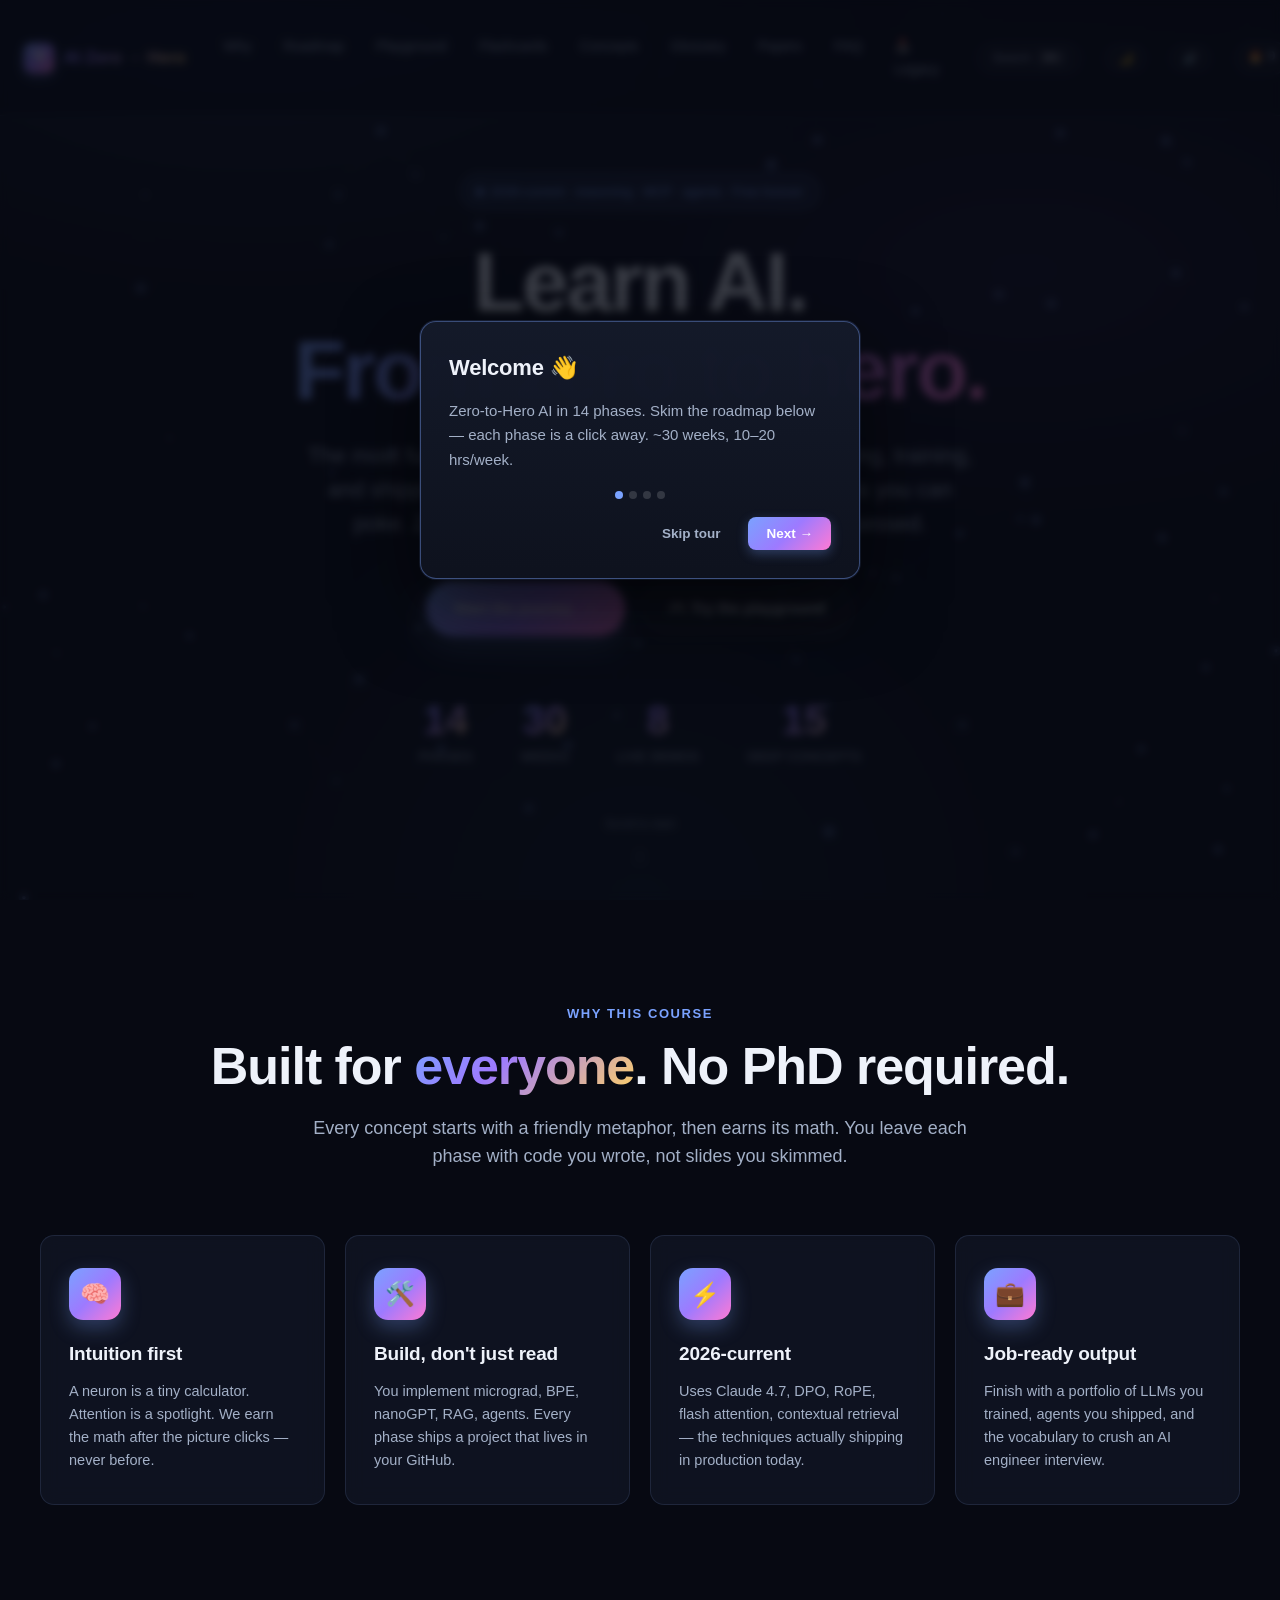
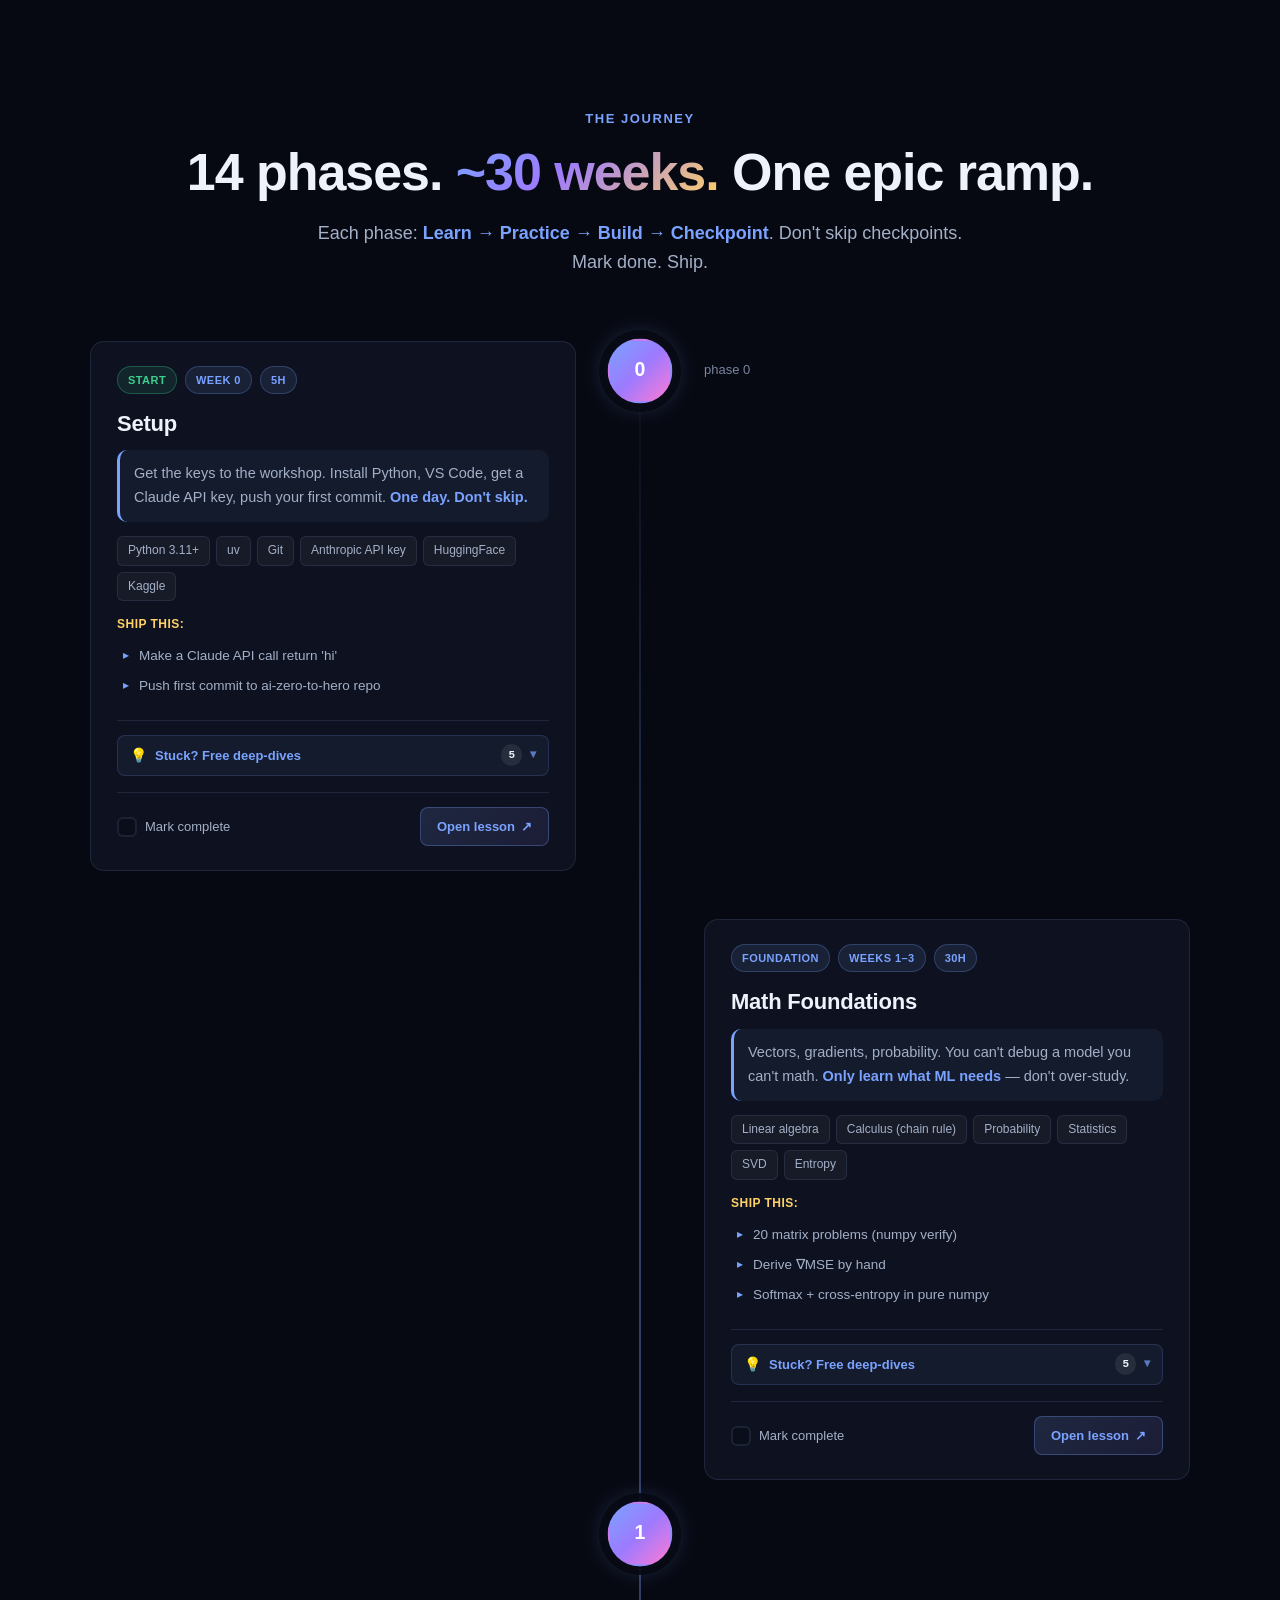
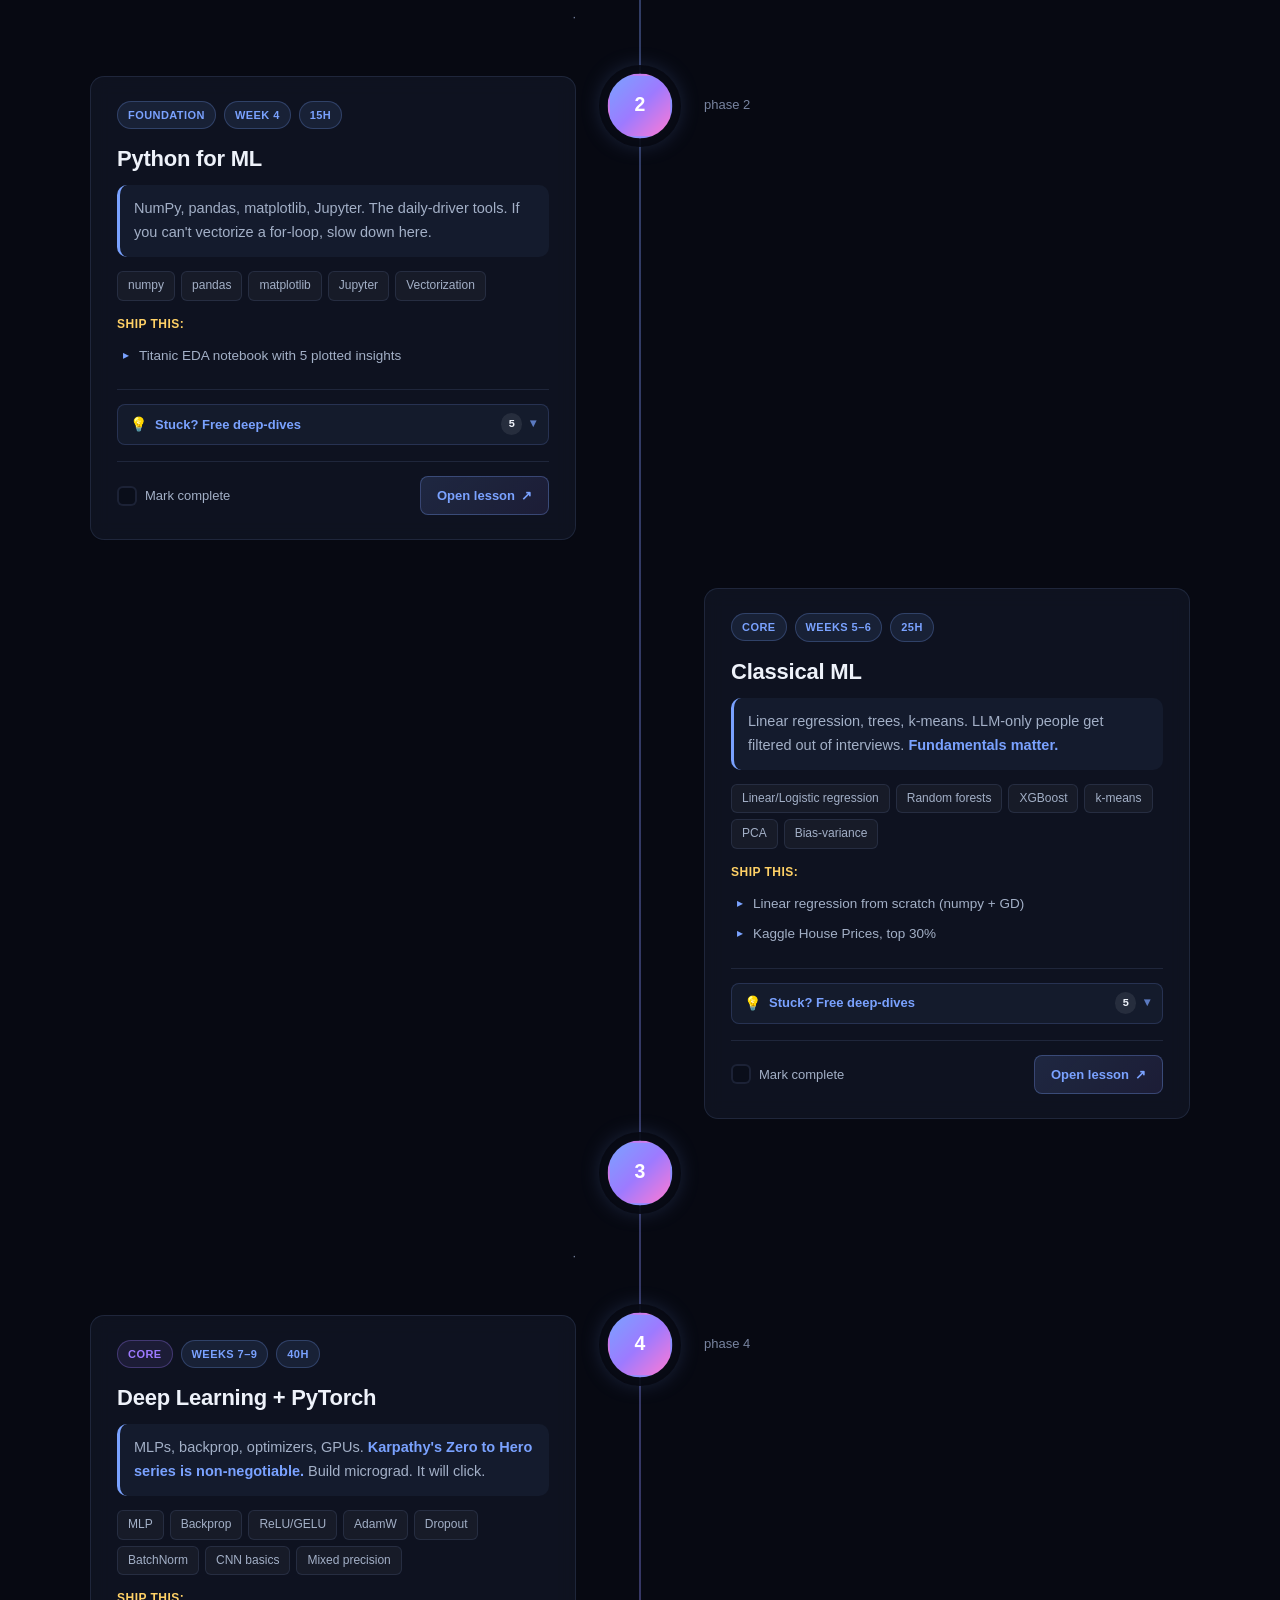
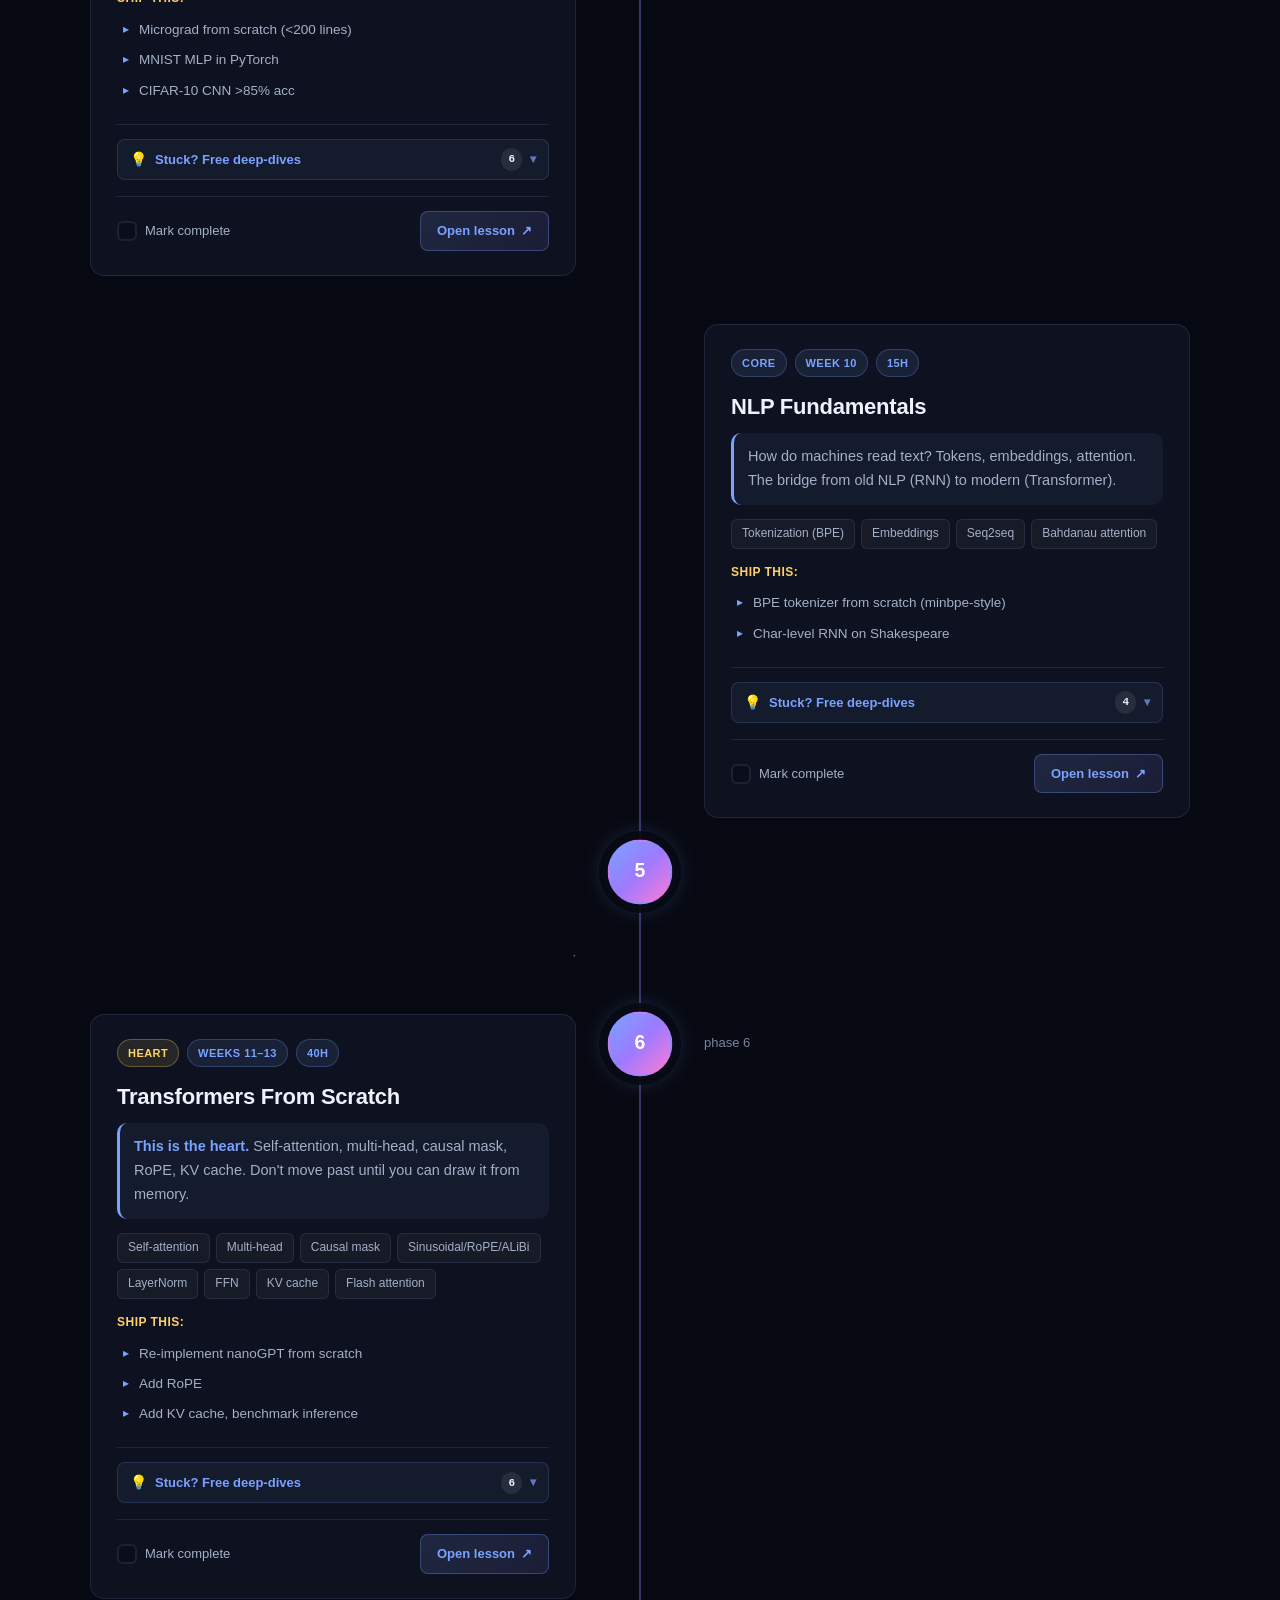
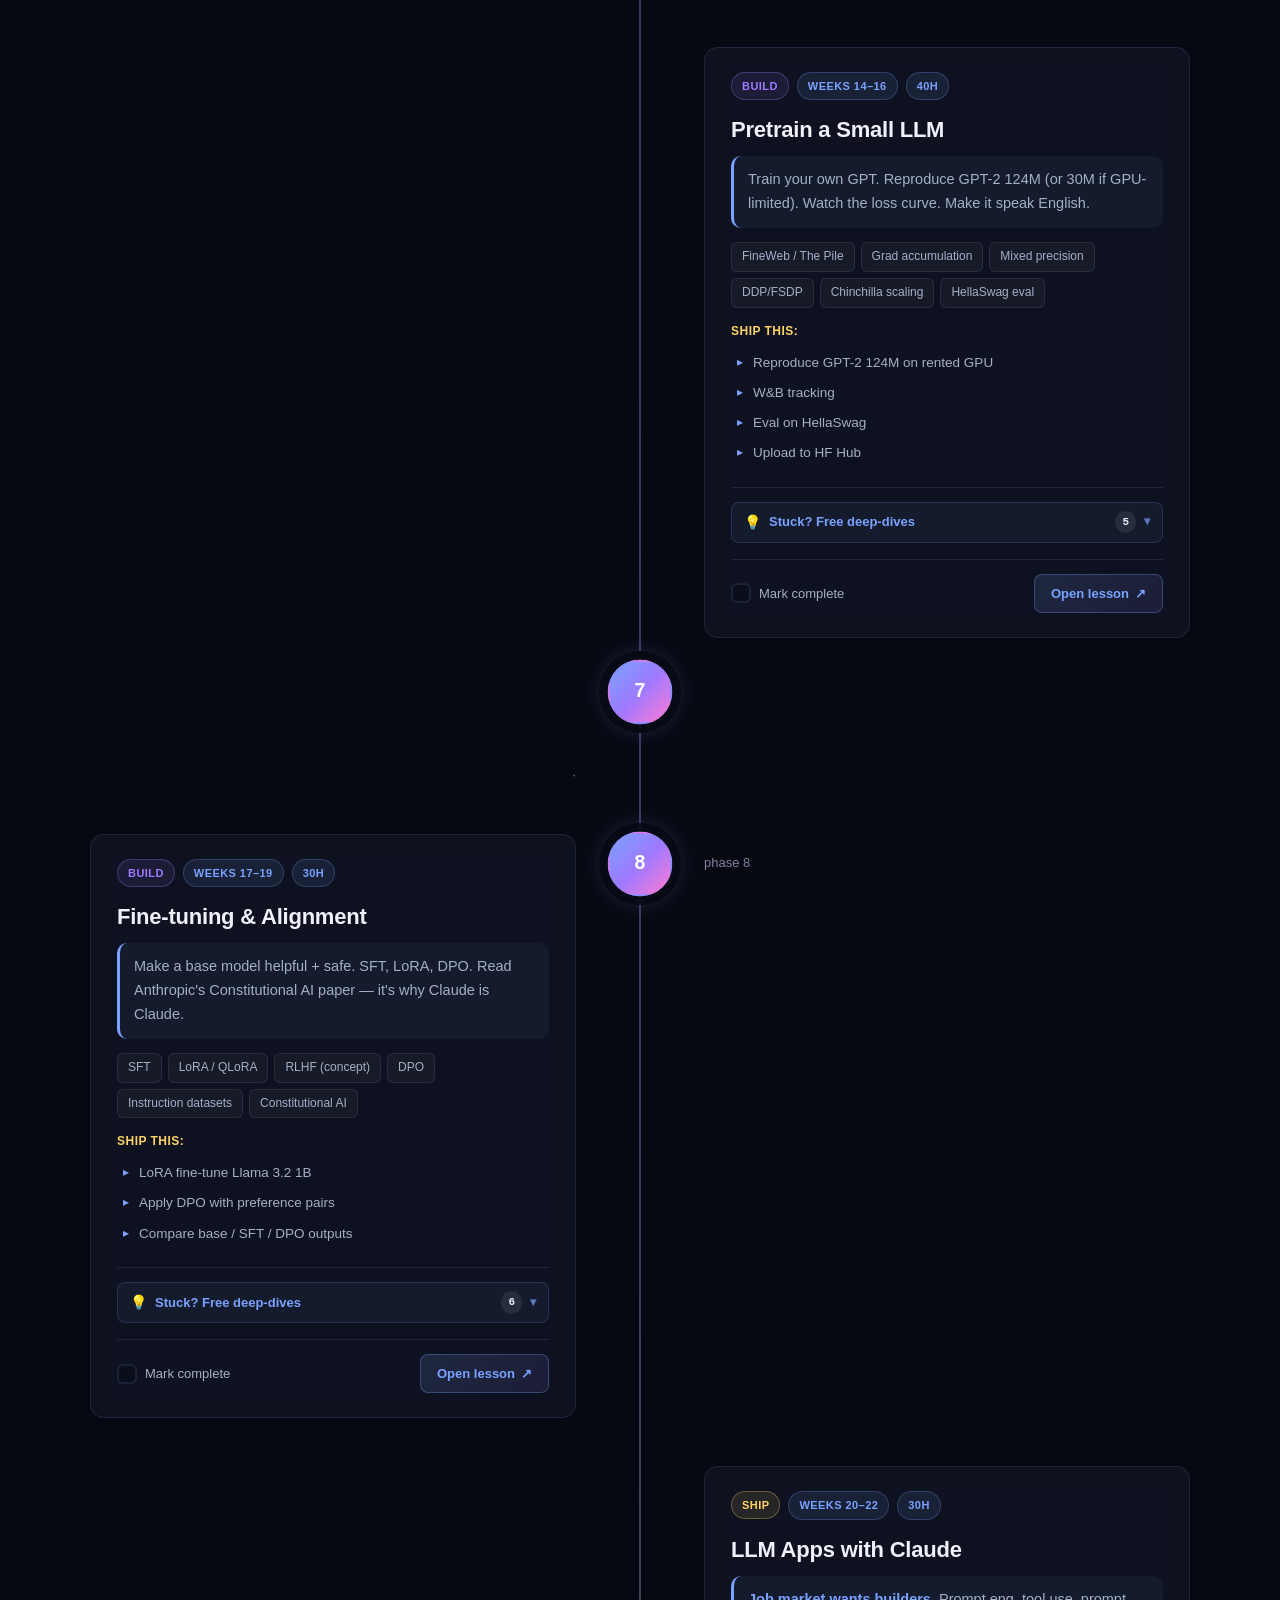
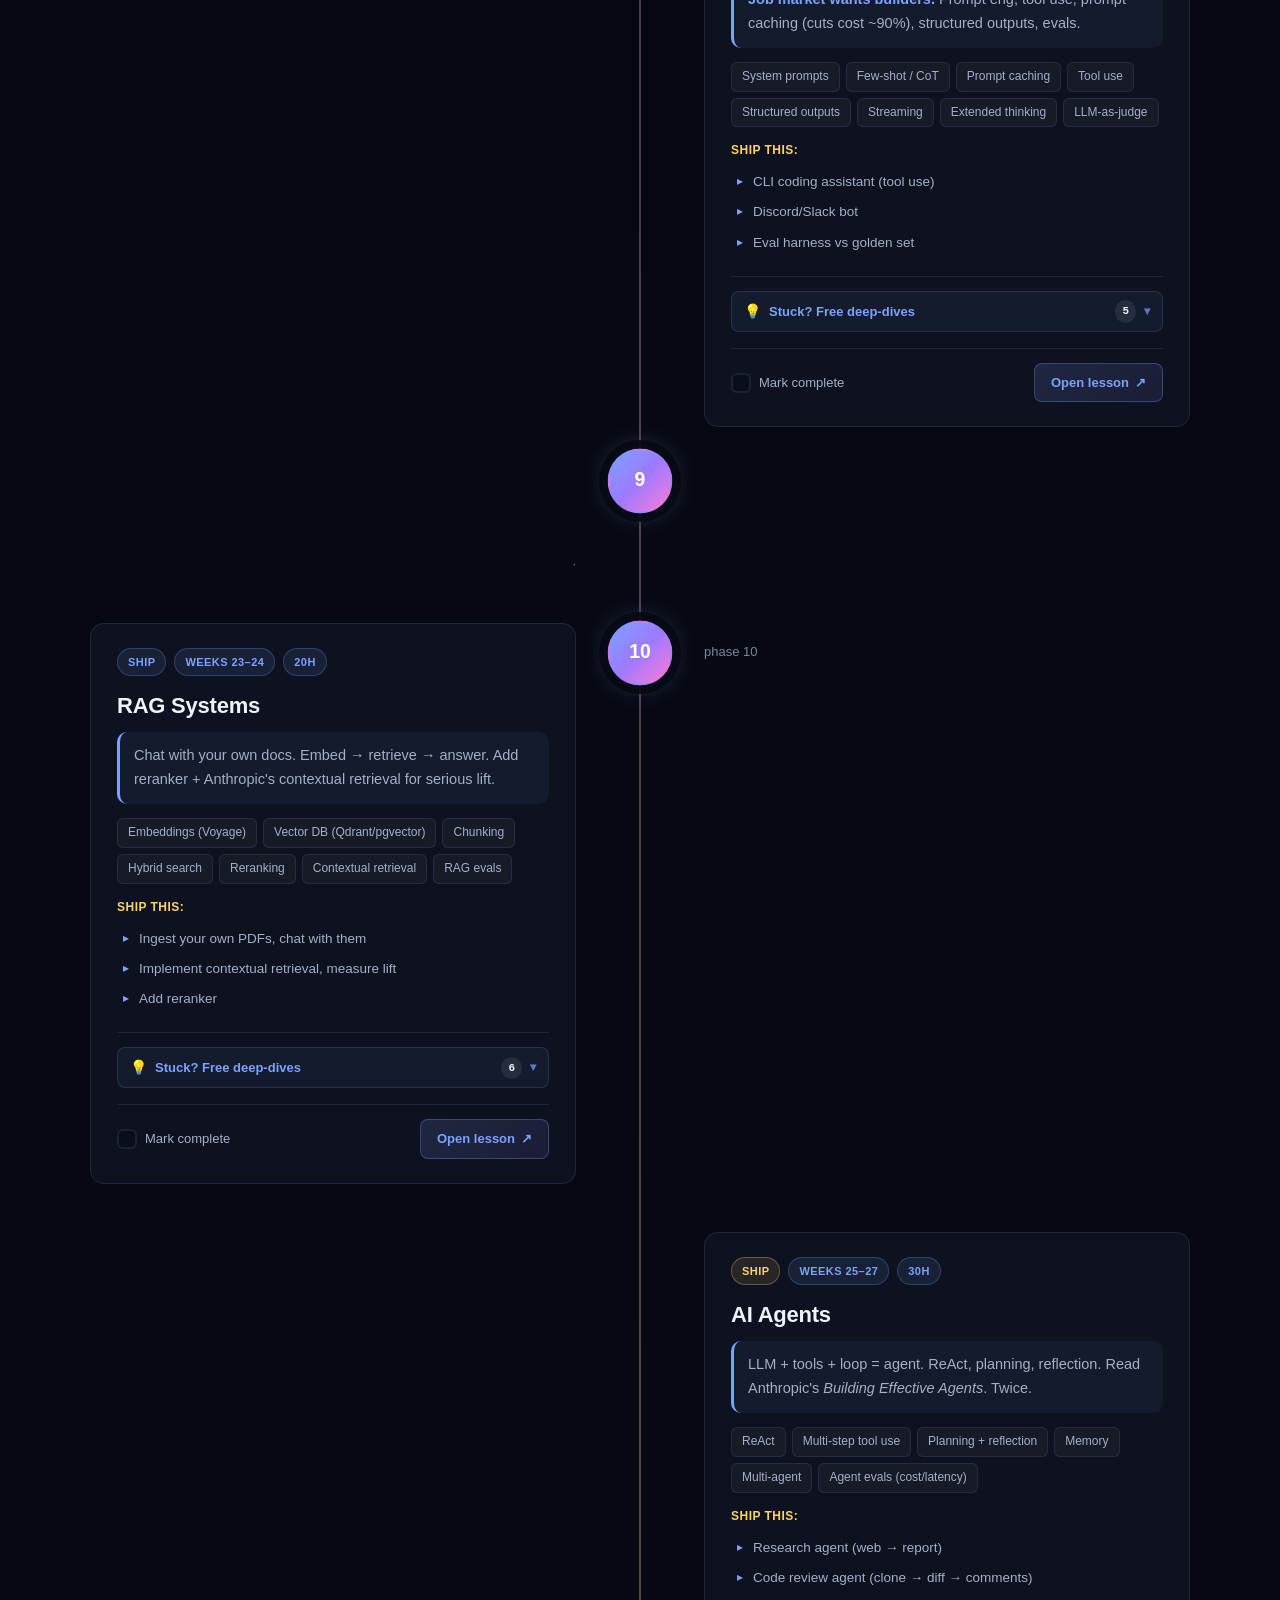
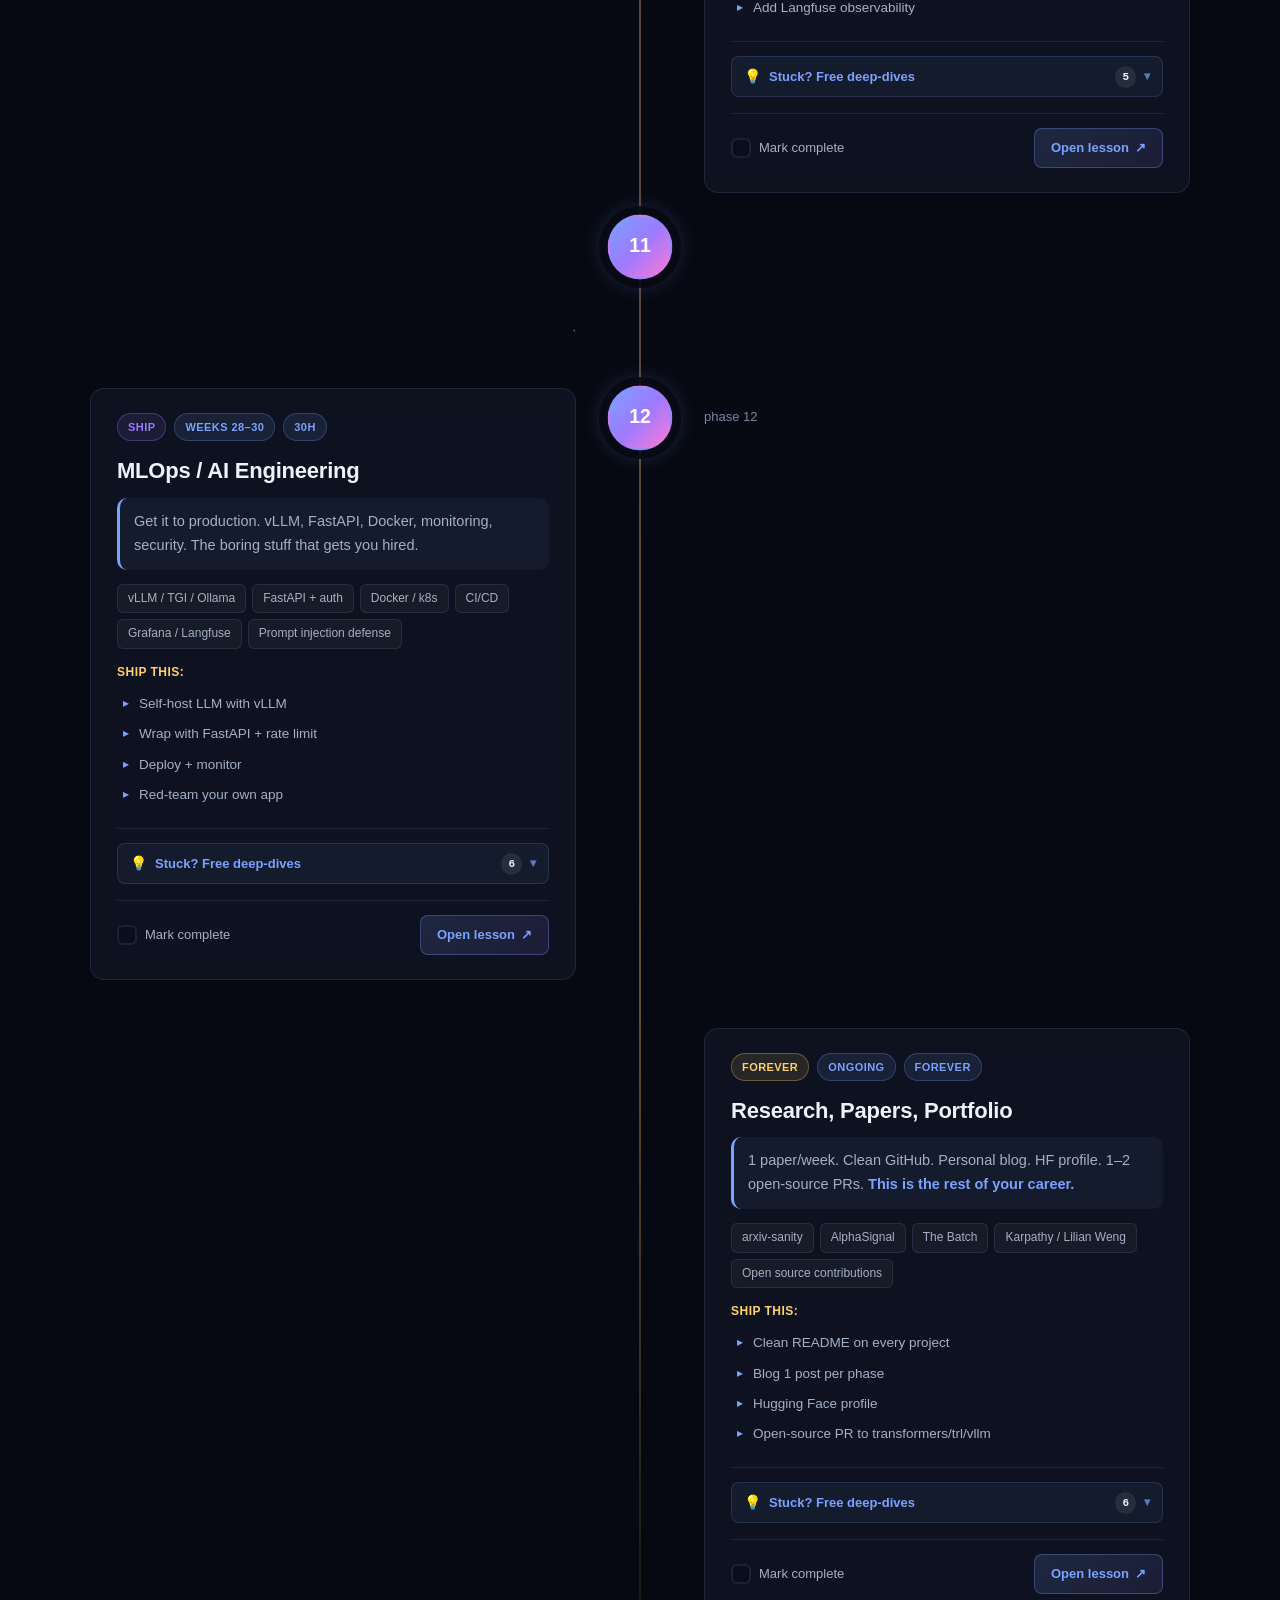
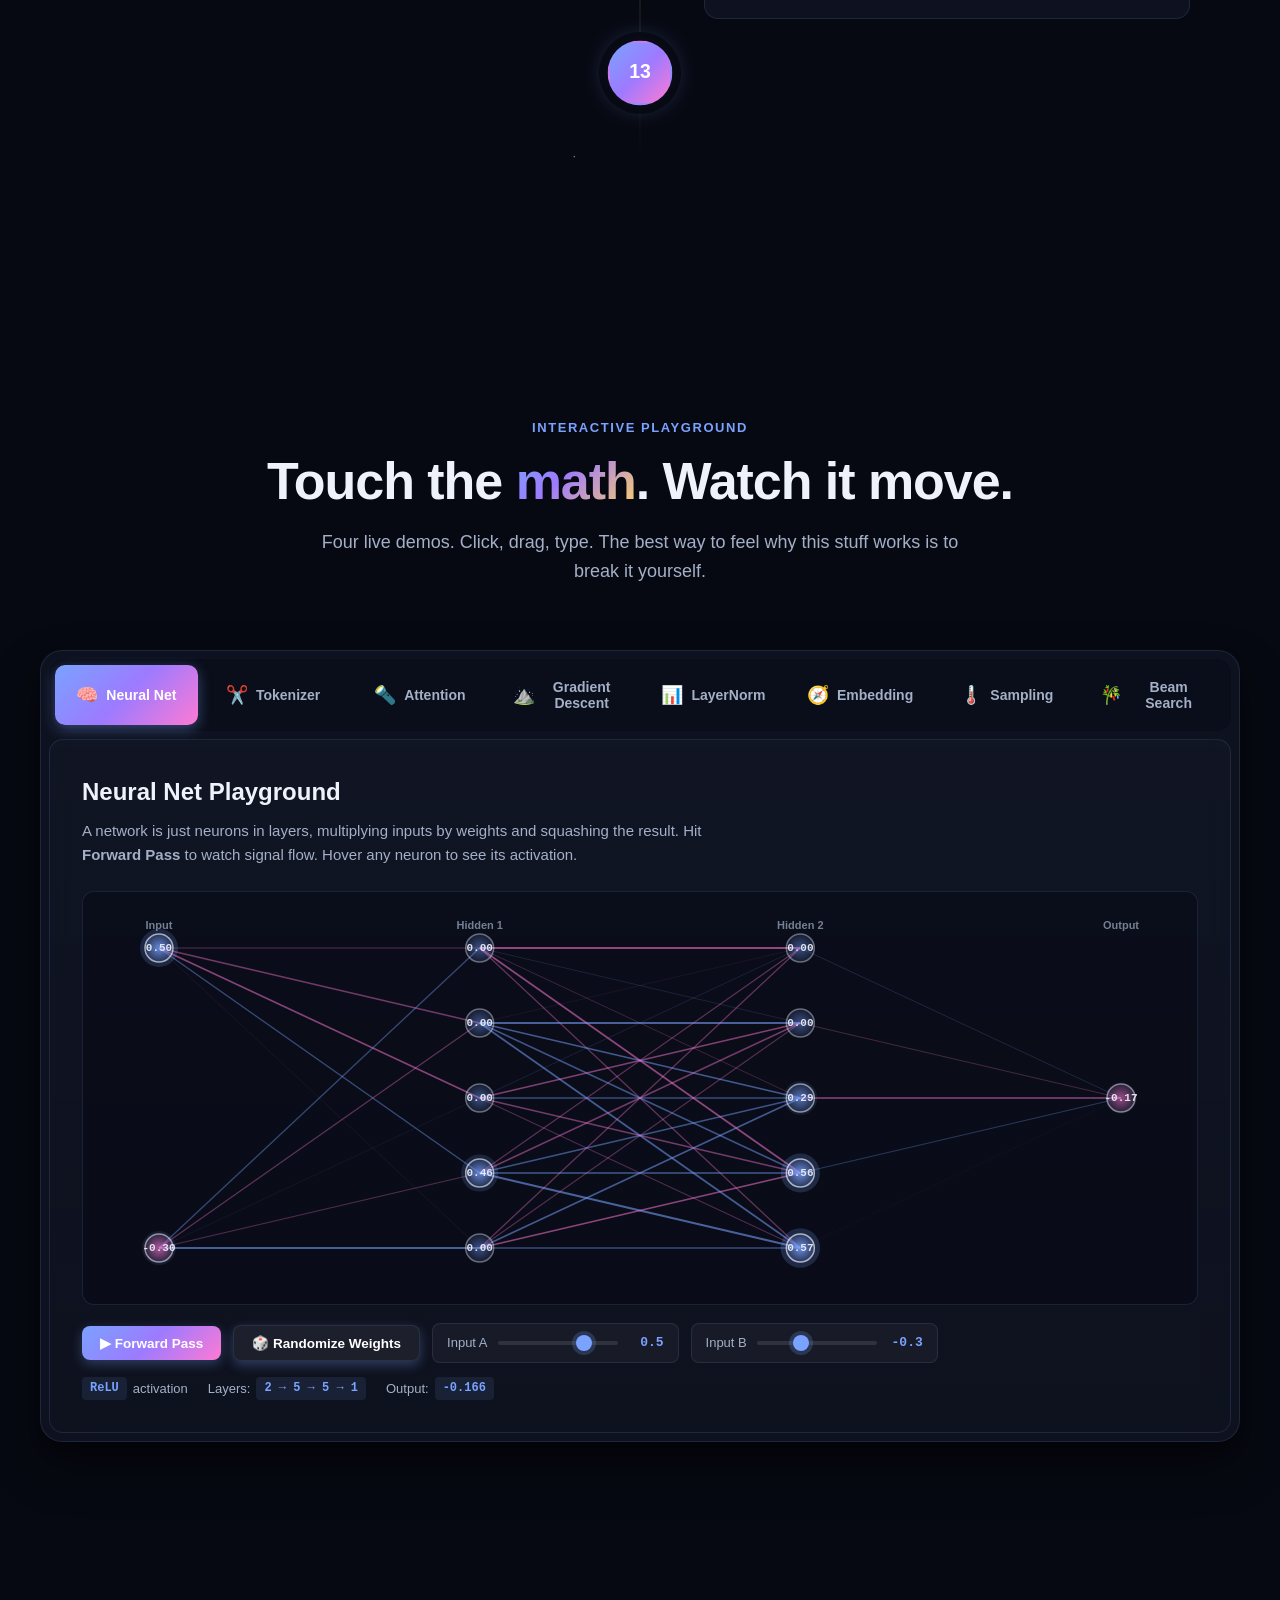
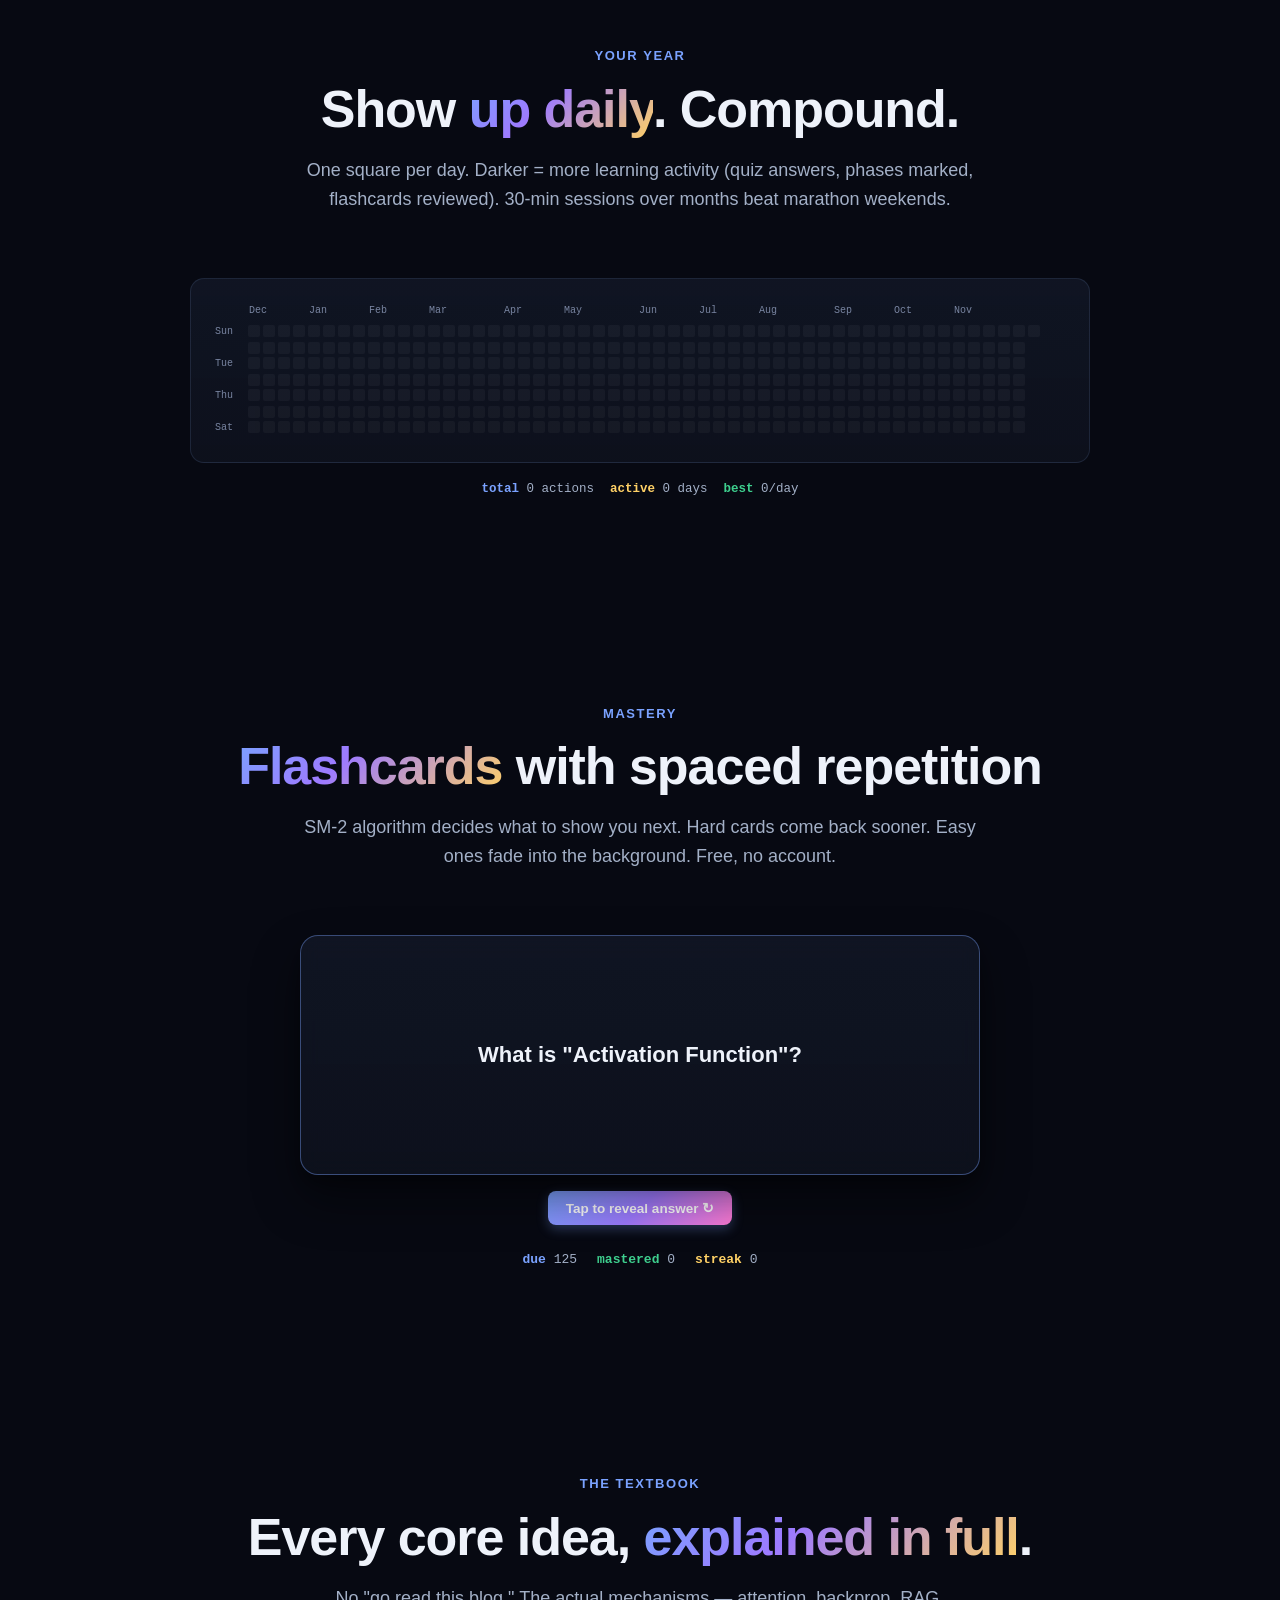
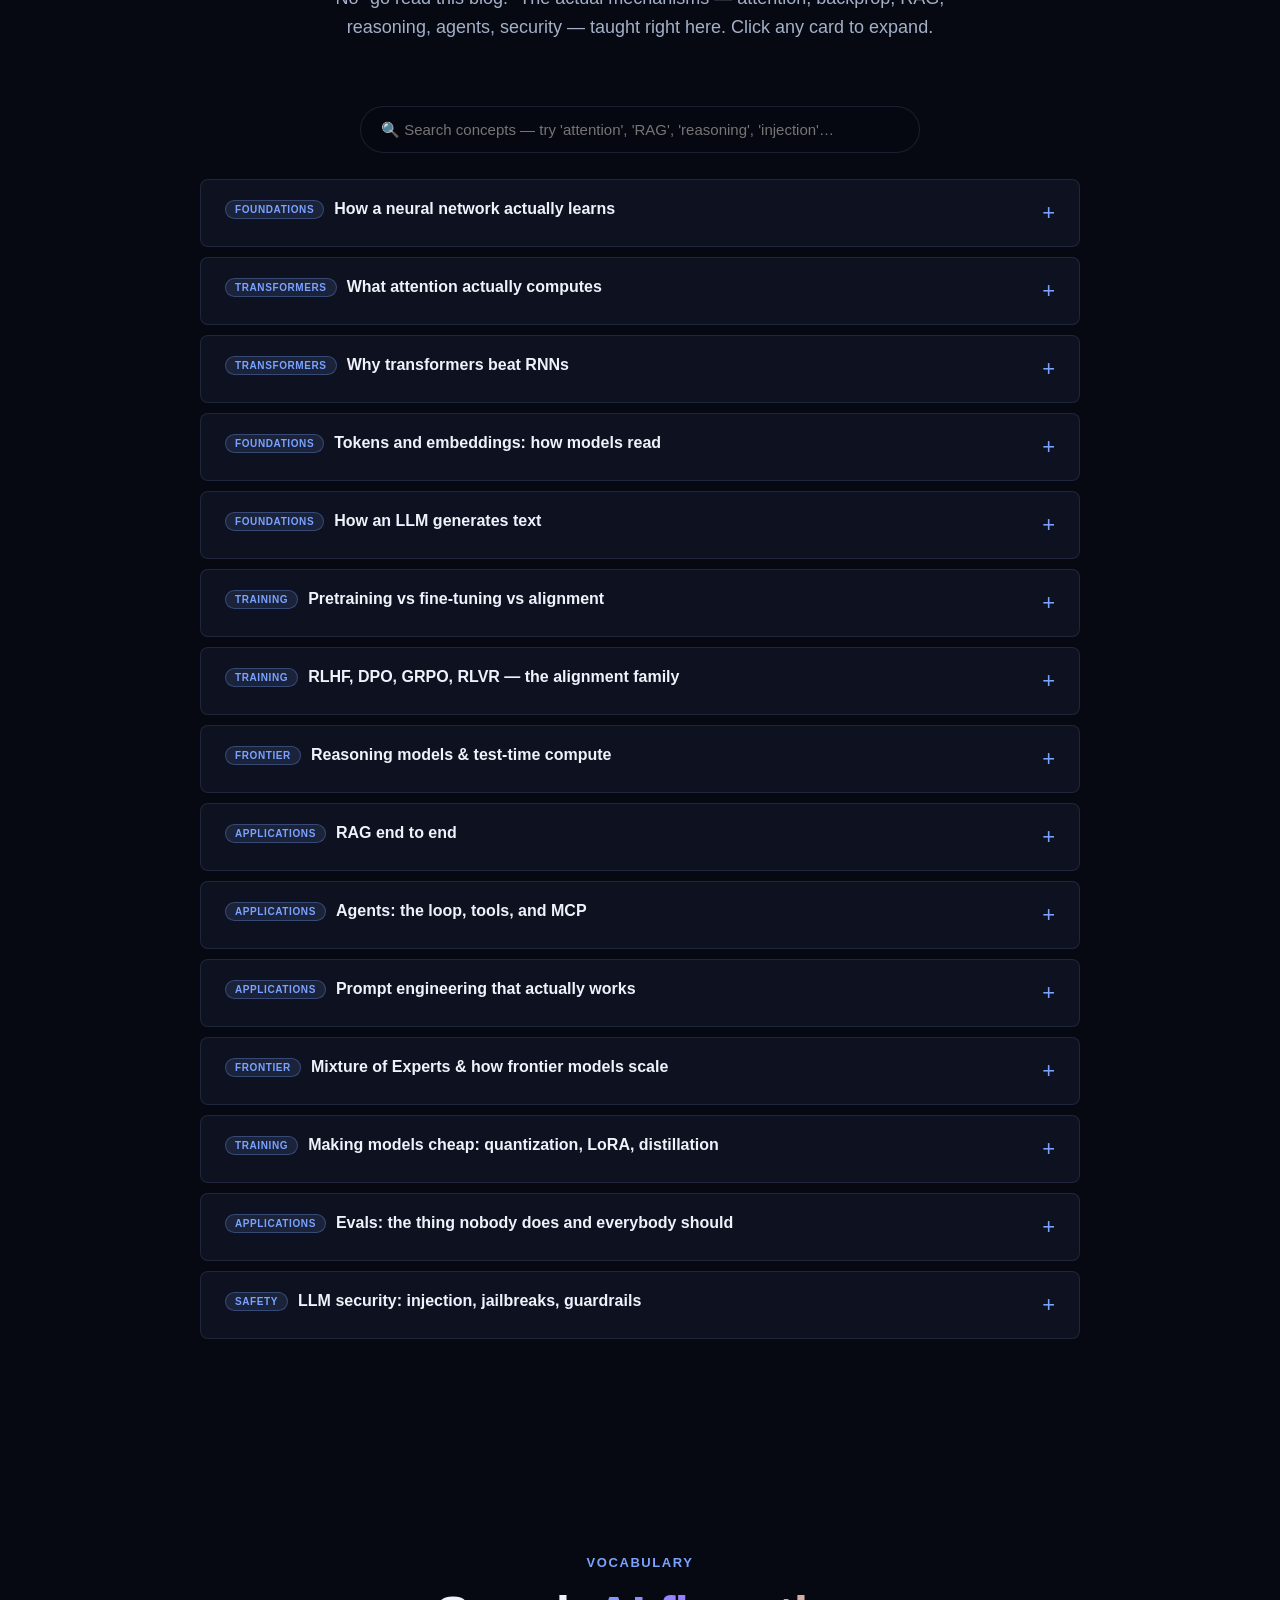
==== commit 77e5cd78: "security: strict CSP + XSS fixes; content: latest topics + Deep Concepts encyclopedia Security harde" ====
--- a/index.html
+++ b/index.html
@@ -3,6 +3,9 @@
 <head>
 <meta charset="utf-8">
 <meta name="viewport" content="width=device-width,initial-scale=1">
+<meta http-equiv="Content-Security-Policy" content="default-src 'self'; script-src 'self'; style-src 'self' 'unsafe-inline' https://fonts.googleapis.com; font-src 'self' https://fonts.gstatic.com; img-src 'self' data: blob:; connect-src 'self' https://api.anthropic.com; manifest-src 'self'; worker-src 'self'; base-uri 'self'; form-action 'none'; object-src 'none'; frame-src 'none'">
+<meta name="referrer" content="strict-origin-when-cross-origin">
+<meta http-equiv="X-Content-Type-Options" content="nosniff">
 <title>AI Zero → Hero · Learn AI from Curious Beginner to Pro Engineer</title>
 <meta name="description" content="The most fun way to learn AI. From 'what is a neuron' to building, training, and deploying real LLMs. Interactive demos, animated roadmap, zero fluff.">
 <meta name="theme-color" content="#0a0e16">
@@ -44,7 +47,7 @@
       <a href="#roadmap">Roadmap</a>
       <a href="#playground">Playground</a>
       <a href="#flashcards">Flashcards</a>
-      <a href="#activity">Activity</a>
+      <a href="#concepts">Concepts</a>
       <a href="#glossary">Glossary</a>
       <a href="#papers">Papers</a>
       <a href="#faq">FAQ</a>
@@ -82,7 +85,7 @@
 <section class="hero" id="top">
   <canvas id="hero-canvas" aria-hidden="true"></canvas>
   <div class="hero-content">
-    <div class="hero-badge"><span class="dot"></span> Updated for 2026 · Claude 4.7 · Free forever</div>
+    <div class="hero-badge"><span class="dot"></span> 2026-current · reasoning · MCP · agents · Free forever</div>
     <h1>Learn AI. <br><span class="shimmer">From zero to hero.</span></h1>
     <p class="lede">The most fun way to go from "what's a neuron?" to building, training, and shipping real LLMs. Animated lessons. Real demos you can poke. Zero fluff. Made for the curious — and the obsessed.</p>
     <div class="hero-ctas">
@@ -92,8 +95,8 @@
     <div class="hero-stats">
       <div class="hero-stat"><div class="num" data-count="14">0</div><div class="lbl">Phases</div></div>
       <div class="hero-stat"><div class="num" data-count="30">0</div><div class="lbl">Weeks</div></div>
-      <div class="hero-stat"><div class="num" data-count="4">0</div><div class="lbl">Live demos</div></div>
-      <div class="hero-stat"><div class="num" data-count="80">0</div><div class="lbl">Glossary terms</div></div>
+      <div class="hero-stat"><div class="num" data-count="8">0</div><div class="lbl">Live demos</div></div>
+      <div class="hero-stat"><div class="num" data-count="15">0</div><div class="lbl">Deep concepts</div></div>
     </div>
   </div>
   <div class="scroll-cue"><span>Scroll to start</span><span class="arr">↓</span></div>
@@ -393,13 +396,26 @@
 .fc-btn:hover{transform:translateY(-2px)}
 </style>
 
+<!-- ======= DEEP CONCEPTS ======= -->
+<section class="block" id="concepts">
+  <div class="container">
+    <div class="section-head reveal">
+      <span class="section-eyebrow">The textbook</span>
+      <h2>Every core idea, <span class="grad">explained in full</span>.</h2>
+      <p>No "go read this blog." The actual mechanisms — attention, backprop, RAG, reasoning, agents, security — taught right here. Click any card to expand.</p>
+    </div>
+    <input type="search" class="glossary-search reveal" id="conceptSearch" placeholder="🔍 Search concepts — try 'attention', 'RAG', 'reasoning', 'injection'…">
+    <div id="concepts-list" class="faq" style="max-width:880px"></div>
+  </div>
+</section>
+
 <!-- ======= GLOSSARY ======= -->
 <section class="block" id="glossary">
   <div class="container">
     <div class="section-head reveal">
       <span class="section-eyebrow">Vocabulary</span>
       <h2>Speak <span class="grad">AI fluently</span>.</h2>
-      <p>The 40 terms that come up over and over. Plain English first, then the technical bit. Search to find any.</p>
+      <p>90+ terms that come up over and over — including the 2025–26 ones (MCP, reasoning, GRPO, MoE). Plain English first, then the technical bit. Search to find any.</p>
     </div>
     <input type="search" class="glossary-search reveal" id="gloSearch" placeholder="🔍 Search glossary — try 'attention', 'LoRA', 'embedding'…">
     <div class="glossary-grid" id="gloGrid"></div>
@@ -525,3783 +541,7 @@
   <div class="built">Updated 2026-05 · No tracking · No ads · Just the work.</div>
 </footer>
 
-<script>
-/* ================== DATA ================== */
-const PHASES = [
-  {n:0, name:"Setup", weeks:"Week 0", hours:"5h", tag:"start", color:"green",
-    eli5:"Get the keys to the workshop. Install Python, VS Code, get a Claude API key, push your first commit. <b>One day. Don't skip.</b>",
-    topics:["Python 3.11+","uv","Git","Anthropic API key","HuggingFace","Kaggle"],
-    projects:["Make a Claude API call return 'hi'","Push first commit to ai-zero-to-hero repo"],
-    resources:[
-      ["Python install — official docs","https://www.python.org/downloads/","docs","Get 3.11+. Don't use system Python."],
-      ["VS Code Python setup","https://code.visualstudio.com/docs/python/python-tutorial","article","30-min walkthrough. Interpreter + linter + debugger."],
-      ["uv package manager","https://docs.astral.sh/uv/","docs","Modern pip replacement. 10–100x faster."],
-      ["Pro Git book (free)","https://git-scm.com/book/en/v2","book","First 3 chapters = enough Git forever."],
-      ["Anthropic Quickstart","https://docs.anthropic.com/en/docs/get-started","docs","Make your first Claude API call in 5 minutes."],
-    ]},
-  {n:1, name:"Math Foundations", weeks:"Weeks 1–3", hours:"30h", tag:"foundation",
-    eli5:"Vectors, gradients, probability. You can't debug a model you can't math. <b>Only learn what ML needs</b> — don't over-study.",
-    topics:["Linear algebra","Calculus (chain rule)","Probability","Statistics","SVD","Entropy"],
-    projects:["20 matrix problems (numpy verify)","Derive ∇MSE by hand","Softmax + cross-entropy in pure numpy"],
-    resources:[
-      ["3Blue1Brown — Essence of Linear Algebra","https://www.youtube.com/playlist?list=PLZHQObOWTQDPD3MizzM2xVFitgF8hE_ab","video","Visual + intuitive. The GOAT linear algebra series. Watch all of it."],
-      ["3Blue1Brown — Essence of Calculus","https://www.youtube.com/playlist?list=PLZHQObOWTQDMsr9K-rj53DwVRMYO3t5Yr","video","Derivatives + chain rule visualized. Will make backprop click later."],
-      ["Khan Academy — Probability","https://www.khanacademy.org/math/statistics-probability","course","Free. Includes exercises. Do them."],
-      ["Mathematics for ML (free PDF)","https://mml-book.github.io/","book","Deisenroth et al. Reference, not cover-to-cover."],
-      ["StatQuest with Josh Starmer","https://www.youtube.com/@statquest","video","Stats explained simply. 'Bam!' Best when you're stuck."],
-    ]},
-  {n:2, name:"Python for ML", weeks:"Week 4", hours:"15h", tag:"foundation",
-    eli5:"NumPy, pandas, matplotlib, Jupyter. The daily-driver tools. If you can't vectorize a for-loop, slow down here.",
-    topics:["numpy","pandas","matplotlib","Jupyter","Vectorization"],
-    projects:["Titanic EDA notebook with 5 plotted insights"],
-    resources:[
-      ["NumPy quickstart","https://numpy.org/doc/stable/user/quickstart.html","docs","One-page tour of broadcasting + axis ops."],
-      ["10 minutes to pandas","https://pandas.pydata.org/docs/user_guide/10min.html","docs","Literally 10 min. Then practice on Titanic."],
-      ["Python Data Science Handbook (free)","https://jakevdp.github.io/PythonDataScienceHandbook/","book","Jake VanderPlas. Entire book free online. Gold."],
-      ["Matplotlib tutorials","https://matplotlib.org/stable/tutorials/index.html","docs","Just learn pyplot basics. Skip seaborn for now."],
-      ["Real Python — pandas guide","https://realpython.com/learning-paths/pandas-data-science/","article","Practical recipes. Great after the 10-min tour."],
-    ]},
-  {n:3, name:"Classical ML", weeks:"Weeks 5–6", hours:"25h", tag:"core",
-    eli5:"Linear regression, trees, k-means. LLM-only people get filtered out of interviews. <b>Fundamentals matter.</b>",
-    topics:["Linear/Logistic regression","Random forests","XGBoost","k-means","PCA","Bias-variance"],
-    projects:["Linear regression from scratch (numpy + GD)","Kaggle House Prices, top 30%"],
-    resources:[
-      ["Andrew Ng — ML Specialization (audit free)","https://www.coursera.org/specializations/machine-learning-introduction","course","The classic. Audit = free. Skip the homework grading."],
-      ["StatQuest — Machine Learning","https://www.youtube.com/playlist?list=PLblh5JKOoLUICTaGLRoHQDuF_7q2GfuJF","video","Every classic algo explained in 10 min. 'Triple bam!'"],
-      ["scikit-learn user guide","https://scikit-learn.org/stable/user_guide.html","docs","Best ML docs ever written. Read chapter by chapter."],
-      ["Hands-On ML (Géron) — Ch 1–8","https://github.com/ageron/handson-ml3","book","Notebooks free on GitHub. Buy the book if it helps."],
-      ["Google ML Crash Course","https://developers.google.com/machine-learning/crash-course","course","Free. Short. Interactive."],
-    ]},
-  {n:4, name:"Deep Learning + PyTorch", weeks:"Weeks 7–9", hours:"40h", tag:"core", color:"purple",
-    eli5:"MLPs, backprop, optimizers, GPUs. <b>Karpathy's Zero to Hero series is non-negotiable.</b> Build micrograd. It will click.",
-    topics:["MLP","Backprop","ReLU/GELU","AdamW","Dropout","BatchNorm","CNN basics","Mixed precision"],
-    projects:["Micrograd from scratch (<200 lines)","MNIST MLP in PyTorch","CIFAR-10 CNN >85% acc"],
-    resources:[
-      ["Karpathy — Neural Networks: Zero to Hero","https://www.youtube.com/playlist?list=PLAqhIrjkxbuWI23v9cThsA9GvCAUhRvKZ","video","Mandatory. Build micrograd + makemore + GPT line by line. The best ML series ever made."],
-      ["fast.ai — Practical Deep Learning","https://course.fast.ai/","course","Top-down: ship working models first, theory second."],
-      ["3Blue1Brown — Neural Networks","https://www.youtube.com/playlist?list=PLZHQObOWTQDNU6R1_67000Dx_ZCJB-3pi","video","Visual backprop. Watch before reading any math."],
-      ["Dive into Deep Learning (free book)","https://d2l.ai/","book","Code + math + theory. Every example runs. Goldmine."],
-      ["PyTorch official tutorials","https://pytorch.org/tutorials/","docs","Start with '60-min blitz'. Then build something."],
-      ["Goodfellow — Deep Learning (free)","https://www.deeplearningbook.org/","book","Reference only. Don't read cover-to-cover."],
-    ]},
-  {n:5, name:"NLP Fundamentals", weeks:"Week 10", hours:"15h", tag:"core",
-    eli5:"How do machines read text? Tokens, embeddings, attention. The bridge from old NLP (RNN) to modern (Transformer).",
-    topics:["Tokenization (BPE)","Embeddings","Seq2seq","Bahdanau attention"],
-    projects:["BPE tokenizer from scratch (minbpe-style)","Char-level RNN on Shakespeare"],
-    resources:[
-      ["Karpathy — minbpe video","https://www.youtube.com/watch?v=zduSFxRajkE","video","Build BPE from scratch in 2 hours. Then read his minbpe repo."],
-      ["Jay Alammar — Illustrated Word2Vec","https://jalammar.github.io/illustrated-word2vec/","article","Best embeddings explainer. Pictures > equations."],
-      ["HuggingFace NLP Course (free)","https://huggingface.co/learn/nlp-course","course","Tokenizers + transformers + datasets. Full course free."],
-      ["Lilian Weng — Attention? Attention!","https://lilianweng.github.io/posts/2018-06-24-attention/","article","Historical context: how attention evolved from RNN seq2seq."],
-    ]},
-  {n:6, name:"Transformers From Scratch", weeks:"Weeks 11–13", hours:"40h", tag:"heart", color:"gold",
-    eli5:"<b>This is the heart.</b> Self-attention, multi-head, causal mask, RoPE, KV cache. Don't move past until you can draw it from memory.",
-    topics:["Self-attention","Multi-head","Causal mask","Sinusoidal/RoPE/ALiBi","LayerNorm","FFN","KV cache","Flash attention"],
-    projects:["Re-implement nanoGPT from scratch","Add RoPE","Add KV cache, benchmark inference"],
-    resources:[
-      ["Karpathy — Let's build GPT (video)","https://www.youtube.com/watch?v=kCc8FmEb1nY","video","Build a transformer line by line. Pause and re-implement, don't just watch."],
-      ["Jay Alammar — Illustrated Transformer","https://jalammar.github.io/illustrated-transformer/","article","The visual that made transformers click for thousands of people."],
-      ["Attention Is All You Need (paper)","https://arxiv.org/abs/1706.03762","paper","Read 3 times. Annotate. Use Claude to explain anything unclear."],
-      ["Lilian Weng — Transformer Family v2","https://lilianweng.github.io/posts/2023-01-27-the-transformer-family-v2/","article","Every variant + every position encoding. Encyclopedic."],
-      ["The Annotated Transformer","https://nlp.seas.harvard.edu/annotated-transformer/","article","Harvard. Paper + working PyTorch side by side."],
-      ["nanoGPT repo","https://github.com/karpathy/nanoGPT","docs","Karpathy. ~300 lines. Read every line. Re-type by hand."],
-    ]},
-  {n:7, name:"Pretrain a Small LLM", weeks:"Weeks 14–16", hours:"40h", tag:"build", color:"purple",
-    eli5:"Train your own GPT. Reproduce GPT-2 124M (or 30M if GPU-limited). Watch the loss curve. Make it speak English.",
-    topics:["FineWeb / The Pile","Grad accumulation","Mixed precision","DDP/FSDP","Chinchilla scaling","HellaSwag eval"],
-    projects:["Reproduce GPT-2 124M on rented GPU","W&B tracking","Eval on HellaSwag","Upload to HF Hub"],
-    resources:[
-      ["Karpathy — Reproduce GPT-2 (124M)","https://www.youtube.com/watch?v=l8pRSuU81PU","video","4 hours. Train GPT-2 yourself on rented hardware. Mind-blowing."],
-      ["Karpathy — llm.c","https://github.com/karpathy/llm.c","docs","GPT-2 training in pure C/CUDA. Reference for what's really happening."],
-      ["Chinchilla paper","https://arxiv.org/abs/2203.15556","paper","DeepMind. Token-to-param scaling laws. Required for sane training."],
-      ["nanotron","https://github.com/huggingface/nanotron","docs","HF's distributed training reference. Read after nanoGPT."],
-      ["Weights & Biases quickstart","https://docs.wandb.ai/quickstart","docs","Track every training run. Free for individuals."],
-    ]},
-  {n:8, name:"Fine-tuning & Alignment", weeks:"Weeks 17–19", hours:"30h", tag:"build", color:"purple",
-    eli5:"Make a base model helpful + safe. SFT, LoRA, DPO. Read Anthropic's Constitutional AI paper — it's why Claude is Claude.",
-    topics:["SFT","LoRA / QLoRA","RLHF (concept)","DPO","Instruction datasets","Constitutional AI"],
-    projects:["LoRA fine-tune Llama 3.2 1B","Apply DPO with preference pairs","Compare base / SFT / DPO outputs"],
-    resources:[
-      ["HuggingFace TRL docs","https://huggingface.co/docs/trl","docs","SFT + DPO + PPO. The standard library."],
-      ["LoRA paper","https://arxiv.org/abs/2106.09685","paper","Microsoft. Why low-rank adapters work. Short paper."],
-      ["DPO paper","https://arxiv.org/abs/2305.18290","paper","Skip the reward model. Beautiful math, 15-minute read."],
-      ["Constitutional AI (Anthropic)","https://arxiv.org/abs/2212.08073","paper","Why Claude is Claude. Free to read. Required for interviews."],
-      ["Sebastian Raschka — LoRA from scratch","https://sebastianraschka.com/blog/2023/llm-finetuning-lora.html","article","Implement LoRA in 50 lines. Demystifies PEFT."],
-      ["Unsloth fine-tuning notebooks (free)","https://github.com/unslothai/unsloth","docs","Fine-tune Llama/Qwen on a free Colab GPU."],
-    ]},
-  {n:9, name:"LLM Apps with Claude", weeks:"Weeks 20–22", hours:"30h", tag:"ship", color:"gold",
-    eli5:"<b>Job market wants builders.</b> Prompt eng, tool use, prompt caching (cuts cost ~90%), structured outputs, evals.",
-    topics:["System prompts","Few-shot / CoT","Prompt caching","Tool use","Structured outputs","Streaming","Extended thinking","LLM-as-judge"],
-    projects:["CLI coding assistant (tool use)","Discord/Slack bot","Eval harness vs golden set"],
-    resources:[
-      ["Anthropic docs — Build with Claude","https://docs.anthropic.com/en/docs/build-with-claude/overview","docs","Read EVERY page. Tool use, caching, thinking, batches."],
-      ["Anthropic cookbook","https://github.com/anthropics/anthropic-cookbook","docs","Working code for every major feature. Steal liberally."],
-      ["Prompt Engineering Guide","https://www.promptingguide.ai/","article","DAIR.AI. Comprehensive + free. Patterns + pitfalls."],
-      ["Anthropic — Prompt engineering tutorial","https://github.com/anthropics/courses","course","Official. Jupyter notebooks. ~3 hours total."],
-      ["Anthropic — Tool use cookbook","https://docs.anthropic.com/en/docs/build-with-claude/tool-use","docs","Function calling done right. Includes JSON-mode patterns."],
-    ]},
-  {n:10, name:"RAG Systems", weeks:"Weeks 23–24", hours:"20h", tag:"ship",
-    eli5:"Chat with your own docs. Embed → retrieve → answer. Add reranker + Anthropic's contextual retrieval for serious lift.",
-    topics:["Embeddings (Voyage)","Vector DB (Qdrant/pgvector)","Chunking","Hybrid search","Reranking","Contextual retrieval","RAG evals"],
-    projects:["Ingest your own PDFs, chat with them","Implement contextual retrieval, measure lift","Add reranker"],
-    resources:[
-      ["Anthropic — Contextual Retrieval","https://www.anthropic.com/news/contextual-retrieval","article","49% retrieval improvement. Implement this technique."],
-      ["Pinecone Learn — vector search","https://www.pinecone.io/learn/","article","Free + deep. Chunking, embeddings, hybrid search."],
-      ["Qdrant docs","https://qdrant.tech/documentation/","docs","Open-source vector DB. Runs locally with one command."],
-      ["LangChain RAG tutorial","https://python.langchain.com/docs/tutorials/rag/","docs","Reference impl. Then rewrite without LangChain to understand."],
-      ["Voyage AI docs","https://docs.voyageai.com/","docs","Top embeddings + rerankers. Free tier generous."],
-      ["Jerry Liu — Advanced RAG","https://docs.llamaindex.ai/en/stable/optimizing/production_rag/","article","LlamaIndex production patterns: routing, agents, evals."],
-    ]},
-  {n:11, name:"AI Agents", weeks:"Weeks 25–27", hours:"30h", tag:"ship", color:"gold",
-    eli5:"LLM + tools + loop = agent. ReAct, planning, reflection. Read Anthropic's <i>Building Effective Agents</i>. Twice.",
-    topics:["ReAct","Multi-step tool use","Planning + reflection","Memory","Multi-agent","Agent evals (cost/latency)"],
-    projects:["Research agent (web → report)","Code review agent (clone → diff → comments)","Add Langfuse observability"],
-    resources:[
-      ["Anthropic — Building Effective Agents","https://www.anthropic.com/research/building-effective-agents","article","Required reading. Twice. Distills 1000 papers."],
-      ["Claude Agent SDK docs","https://docs.claude.com/en/api/agent-sdk/overview","docs","Official. Tools + memory + subagents + hooks."],
-      ["ReAct paper","https://arxiv.org/abs/2210.03629","paper","Reason + Act. The blueprint pattern."],
-      ["Lilian Weng — LLM-powered agents","https://lilianweng.github.io/posts/2023-06-23-agent/","article","Best agents overview on the open web."],
-      ["LangGraph tutorial","https://langchain-ai.github.io/langgraph/","docs","Graph-based agent orchestration. Heavier but powerful."],
-    ]},
-  {n:12, name:"MLOps / AI Engineering", weeks:"Weeks 28–30", hours:"30h", tag:"ship", color:"purple",
-    eli5:"Get it to production. vLLM, FastAPI, Docker, monitoring, security. The boring stuff that gets you hired.",
-    topics:["vLLM / TGI / Ollama","FastAPI + auth","Docker / k8s","CI/CD","Grafana / Langfuse","Prompt injection defense"],
-    projects:["Self-host LLM with vLLM","Wrap with FastAPI + rate limit","Deploy + monitor","Red-team your own app"],
-    resources:[
-      ["Chip Huyen — Designing ML Systems blog","https://huyenchip.com/blog/","article","Real production wisdom. Read every post."],
-      ["Made With ML","https://madewithml.com/","course","Free. Production ML end-to-end. Goku Mohandas."],
-      ["FastAPI tutorial","https://fastapi.tiangolo.com/tutorial/","docs","Build your inference API. World-class docs."],
-      ["vLLM docs","https://docs.vllm.ai/","docs","Self-host any open model. Throughput king."],
-      ["OWASP Top 10 for LLMs","https://owasp.org/www-project-top-10-for-large-language-model-applications/","article","Prompt injection, data leak, jailbreak. Memorize."],
-      ["Docker — Get Started","https://docs.docker.com/get-started/","docs","Containers in 1 hour. Skip k8s until your job needs it."],
-    ]},
-  {n:13, name:"Research, Papers, Portfolio", weeks:"Ongoing", hours:"forever", tag:"forever", color:"gold",
-    eli5:"1 paper/week. Clean GitHub. Personal blog. HF profile. 1–2 open-source PRs. <b>This is the rest of your career.</b>",
-    topics:["arxiv-sanity","AlphaSignal","The Batch","Karpathy / Lilian Weng","Open source contributions"],
-    projects:["Clean README on every project","Blog 1 post per phase","Hugging Face profile","Open-source PR to transformers/trl/vllm"],
-    resources:[
-      ["arxiv-sanity","https://arxiv-sanity-lite.com/","article","Karpathy. Filtered arxiv firehose, ranked + searchable."],
-      ["AlphaSignal newsletter","https://alphasignal.ai/","article","Daily/weekly ML digest. Free."],
-      ["The Batch (deeplearning.ai)","https://www.deeplearning.ai/the-batch/","article","Andrew Ng's weekly. Best context-setting in AI."],
-      ["Lilian Weng's blog","https://lilianweng.github.io/","article","OpenAI lead. Deepest explainers on the web."],
-      ["Sebastian Raschka's Ahead of AI","https://magazine.sebastianraschka.com/","article","Monthly LLM deep dives. Paper rundowns + code."],
-      ["Yannic Kilcher — paper videos","https://www.youtube.com/@YannicKilcher","video","Read the paper with you. Acerbic, brilliant."],
-    ]},
-];
-
-/* ===== Per-phase deep-dive content: lede + code snippets + quiz + pro detail ===== */
-const PHASE_DEEP = {
-  0: {
-    lede: "5 hours. One day. Make Claude say hi from your machine, then push your first commit. That's the entire bar.",
-    story: [
-      "<b>Why this phase exists:</b> bad environment = stalled learning. Every minute spent fighting Python paths or missing packages is a minute not spent learning the actual interesting stuff. We do the setup once, ruthlessly, and never look back.",
-      "Install Python 3.11+, VS Code, <code>uv</code> (the fast pip replacement from Astral), and Git. Sign up for free Anthropic, HuggingFace, and Kaggle accounts. Generate an Anthropic API key and persist it as an environment variable so the SDK picks it up automatically.",
-      "<i>The graduation move:</i> make a single Claude API call return 5 words, commit the script to a fresh GitHub repo. From here on, every project lands in that repo. It becomes your portfolio without you having to think about it.",
-    ],
-    game: null,
-    code: [
-      {lang:"python", label:"test_claude.py — your first API call",
-       code:`import anthropic\n\nclient = anthropic.Anthropic()  # reads $ANTHROPIC_API_KEY\nmsg = client.messages.create(\n    model="claude-opus-4-7",\n    max_tokens=100,\n    messages=[{"role": "user", "content": "Say hi in 5 words."}],\n)\nprint(msg.content[0].text)`},
-      {lang:"bash", label:"Install everything",
-       code:`# Windows PowerShell\nwinget install Python.Python.3.11\nwinget install astral-sh.uv\nwinget install Git.Git\nuv pip install anthropic\n\n# Persist your API key\nsetx ANTHROPIC_API_KEY "sk-ant-..."`},
-    ],
-    quiz: [
-      {q:"Why use uv instead of pip?", opts:["It's prettier","10–100× faster + reproducible builds","Required by Anthropic","It writes Python for you"], correct:1,
-       explain:"<b>uv</b> is a Rust-based package manager from Astral. It resolves + installs 10–100× faster than pip and produces reproducible lockfiles."},
-      {q:"What's the safest place to store your API key?", opts:["Hardcoded in your script","Committed to .env in git","Environment variable like $ANTHROPIC_API_KEY","In a public Gist"], correct:2,
-       explain:"Always read keys from environment variables. Never commit secrets. Anthropic SDK reads <code>ANTHROPIC_API_KEY</code> automatically."},
-    ],
-    pro: "<b>Pro tip:</b> Use a <code>.env</code> file locally with <code>python-dotenv</code>, but never commit it. In CI, inject via GitHub Secrets. For team work, prefer a secret manager (1Password CLI, AWS Secrets Manager, doppler). The Anthropic SDK supports all three transparently if the env var is set before <code>anthropic.Anthropic()</code> is called.",
-  },
-  1: {
-    lede: "You can't debug what you can't math. Vectors, gradients, probability — the bare minimum that makes the rest of the course possible.",
-    story: [
-      "The math you need for ML is not the math you remember from school. It's <b>vectors</b> (a list of numbers), <b>matrices</b> (a table of vectors stacked), and the slope of a function in many directions at once (the <b>gradient</b>). That's 80% of what you'll ever use.",
-      "Stop when you can explain three things: <i>why we subtract max before softmax</i> (numerical stability), <i>how the chain rule chains</i> (slopes multiply through composition), and <i>what KL divergence measures</i> (the cost of using the wrong probability distribution to encode samples).",
-      "Don't grind 200 textbook problems. Instead, implement softmax + cross-entropy in numpy. Derive the gradient of MSE on paper, then verify with autograd. Watch every 3Blue1Brown linear algebra video — pause and draw. The visual representation is the lever.",
-    ],
-    game: {type:"dotproduct"},
-    code: [
-      {lang:"python", label:"Softmax + cross-entropy in pure numpy",
-       code:`import numpy as np\n\ndef softmax(z):\n    # numerically stable: subtract max before exp\n    z = z - z.max(axis=-1, keepdims=True)\n    e = np.exp(z)\n    return e / e.sum(axis=-1, keepdims=True)\n\ndef cross_entropy(probs, targets):\n    # probs: (N, K), targets: (N,) class indices\n    N = probs.shape[0]\n    return -np.log(probs[np.arange(N), targets] + 1e-12).mean()\n\nlogits = np.array([[2.0, 1.0, 0.1], [0.5, 2.5, 0.3]])\nprobs = softmax(logits)\nloss = cross_entropy(probs, np.array([0, 1]))\nprint(loss)  # ~0.34`},
-      {lang:"python", label:"Gradient of MSE by hand → numpy",
-       code:`# f(W, b) = ||W @ x + b - y||^2\n# dL/dW = 2 * (W @ x + b - y) * x.T\n# dL/db = 2 * (W @ x + b - y)\nimport numpy as np\n\nX = np.random.randn(100, 3)\ny = np.random.randn(100)\nW = np.zeros(3); b = 0.0\nlr = 0.01\nfor step in range(500):\n    pred = X @ W + b\n    err = pred - y\n    grad_W = 2 * X.T @ err / len(X)\n    grad_b = 2 * err.mean()\n    W -= lr * grad_W\n    b -= lr * grad_b`},
-    ],
-    quiz: [
-      {q:"Why subtract max before softmax?", opts:["Cosmetic","Numerical stability — prevents exp overflow","Required by the math","Makes it faster"], correct:1,
-       explain:"<code>exp(1000)</code> overflows to inf. Softmax is invariant to additive constants, so subtracting the max keeps values ≤ 0 and stable."},
-      {q:"Chain rule, plain English?", opts:["Multiplication is commutative","Slope of f(g(x)) = f'(g(x)) · g'(x)","Sum of derivatives","Derivative of a constant is 0"], correct:1,
-       explain:"That product is the entire reason backprop works — gradients propagate as a product of local slopes."},
-      {q:"What does KL divergence measure?", opts:["Distance between vectors","How different two probability distributions are","Cosine similarity","Cross-correlation"], correct:1,
-       explain:"KL(P‖Q) = how many extra nats you pay encoding samples from P using a code optimised for Q. Asymmetric, ≥ 0, = 0 only when P=Q."},
-    ],
-    pro: "<b>Why SVD matters:</b> any matrix M = UΣVᵀ where U,V are orthogonal and Σ is diagonal singular values. It's the basis of PCA (top-k singular vectors = principal components), low-rank approximation (truncate Σ), and LoRA (the low-rank update ΔW = BA mirrors this decomposition). When you see 'rank' in an ML paper, think SVD.",
-  },
-  2: {
-    lede: "NumPy + pandas + matplotlib + Jupyter. The daily-driver tools. Vectorize everything. If you wrote a Python for-loop over a DataFrame, refactor.",
-    story: [
-      "The Python-for-ML stack is small: <b>numpy</b> (n-dim arrays + math), <b>pandas</b> (tabular data with labels), <b>matplotlib</b> (plots), <b>Jupyter</b> (interactive notebooks). You won't outgrow these for years.",
-      "The single biggest beginner upgrade: <b>vectorize</b>. If you wrote a Python <code>for</code> loop over a numpy array or DataFrame, you can almost always replace it with one expression that runs ~100× faster in compiled C under the hood.",
-      "The graduation project: clean the Titanic dataset, plot 5 insights, push the notebook. Cheesy on the surface — but the muscle memory of <code>df.groupby</code>, <code>df.fillna</code>, plotly/matplotlib, and chained transforms is what makes Phase 3+ feel easy.",
-    ],
-    game: null,
-    code: [
-      {lang:"python", label:"Vectorize — 100× speedup",
-       code:`import numpy as np\n\n# Slow: explicit loop\nresult = []\nfor x in big_array:\n    result.append(x ** 2 + 3 * x - 1)\n\n# Fast: vectorized — same math, runs in C under the hood\nresult = big_array ** 2 + 3 * big_array - 1\n\n# Boolean mask filtering — no loop\nhot = temps[temps > 30]`},
-      {lang:"python", label:"pandas EDA in 5 lines",
-       code:`import pandas as pd\n\ndf = pd.read_csv("titanic.csv")\ndf.info()                          # column types + null counts\ndf.describe()                      # summary stats\ndf.groupby("Pclass")["Survived"].mean()    # survival rate per class\ndf["Age"].fillna(df["Age"].median(), inplace=True)\ndf.corr(numeric_only=True)         # correlation matrix`},
-    ],
-    quiz: [
-      {q:"What does numpy broadcasting do?", opts:["Aligns shapes for element-wise ops automatically","Sends data over the network","Loops in C instead of Python","Same as numpy.cast"], correct:0,
-       explain:"Broadcasting lets <code>(100, 3) - (3,)</code> work — numpy stretches the smaller array virtually so shapes line up."},
-      {q:"Best way to fill missing values in pandas?", opts:["Drop them always","Fill with 0","Depends — median for skewed numerics, mode for categoricals, often domain-specific","Replace with -1"], correct:2,
-       explain:"There's no universal answer. Strategy matters more than method. Document your choice."},
-    ],
-    pro: "<b>When to ditch pandas:</b> at ~10M rows or for ML-pipeline transforms, switch to Polars (faster, lazy) or DuckDB (SQL on parquet, zero-copy). For training data, pandas → numpy → PyTorch Dataset is the standard pipeline.",
-  },
-  3: {
-    lede: "Linear regression, trees, k-means. LLM-only candidates get filtered out. Fundamentals matter — these algorithms still ship in production at scale.",
-    story: [
-      "Before transformers, there was <b>classical ML</b>: linear/logistic regression, decision trees, random forests, gradient boosting, k-means, PCA. Boring? Not really — XGBoost still wins Kaggle, and every tabular system at every fintech ships some flavor of these.",
-      "The skill that separates beginners from interviewees is <b>diagnosis</b>. Given a model that's underperforming, can you tell if it's underfitting, overfitting, leaking data, or starved of features? The <i>bias–variance tradeoff</i> is the diagnostic lens.",
-      "Try the game below — drag the polynomial degree and watch overfit happen visually. The same intuition explains why dropout helps neural nets and why bigger transformers need more data to avoid memorizing.",
-    ],
-    game: {type:"overfit"},
-    code: [
-      {lang:"python", label:"Linear regression from scratch (no sklearn)",
-       code:`import numpy as np\n\nclass LinReg:\n    def fit(self, X, y, lr=0.01, epochs=1000):\n        n, d = X.shape\n        self.w = np.zeros(d)\n        self.b = 0.0\n        for _ in range(epochs):\n            pred = X @ self.w + self.b\n            err = pred - y\n            self.w -= lr * (X.T @ err) / n\n            self.b -= lr * err.mean()\n        return self\n    def predict(self, X):\n        return X @ self.w + self.b`},
-      {lang:"python", label:"XGBoost in 6 lines (Kaggle starter)",
-       code:`from xgboost import XGBRegressor\nfrom sklearn.model_selection import train_test_split\n\nX_tr, X_va, y_tr, y_va = train_test_split(X, y, test_size=.2, random_state=0)\nmodel = XGBRegressor(n_estimators=500, learning_rate=.05, max_depth=6)\nmodel.fit(X_tr, y_tr, eval_set=[(X_va, y_va)], verbose=False)\nprint("R²:", model.score(X_va, y_va))`},
-    ],
-    quiz: [
-      {q:"High training accuracy, low test accuracy. What's happening?", opts:["Underfitting","Overfitting","Class imbalance","Data leakage"], correct:1,
-       explain:"Classic overfitting. Model memorised the training set instead of learning the pattern. Fight with regularization, more data, or a simpler model."},
-      {q:"Why split data into train/val/test (3 sets, not 2)?", opts:["Symmetry","Val for hyperparameter tuning, test held out for honest final score","Wastes data, don't bother","Same as cross-validation"], correct:1,
-       explain:"If you tune on the test set, you leak signal. Val = tuning. Test = touched once at the end."},
-      {q:"Class imbalance 99/1 — accuracy is useless. Better metric?", opts:["F1, precision/recall, ROC-AUC","Train longer","Just predict the majority","Lower the learning rate"], correct:0,
-       explain:"99% accuracy by always predicting majority. Use F1 (precision+recall harmonic mean) or AUC for imbalanced problems."},
-    ],
-    pro: "<b>Bias–variance tradeoff:</b> high bias = model too simple (underfits, training error high). High variance = model too flexible (overfits, training error tiny, test error big). Ensemble methods like random forests reduce variance by averaging many high-variance trees; boosting reduces bias by adding weak learners sequentially.",
-  },
-  4: {
-    lede: "Where it clicks. Karpathy's Zero to Hero series is mandatory — build micrograd, then makemore, then a tiny GPT. Don't watch passively. Pause and code.",
-    story: [
-      "Deep learning is the moment classical ML stops scaling and modern AI starts. The breakthrough was simple in hindsight: <b>stack many non-linear layers, train with gradients via backprop, use lots of data and GPU.</b>",
-      "The non-negotiable here is Andrej Karpathy's <i>Neural Networks: Zero to Hero</i> YouTube series. Build <b>micrograd</b> (autograd in &lt;200 lines), then <b>makemore</b> (a char-level language model), then a transformer. Don't watch passively — pause every minute and re-type the code yourself.",
-      "By the end you'll understand exactly what a backward pass computes, why we use AdamW for transformers, what mixed precision is buying you, and why ReLU works at all. Most working AI engineers reach this point and never need to look back.",
-    ],
-    game: null,
-    code: [
-      {lang:"python", label:"PyTorch MLP — 12 lines",
-       code:`import torch\nimport torch.nn as nn\n\nmodel = nn.Sequential(\n    nn.Linear(784, 128), nn.ReLU(),\n    nn.Linear(128, 64),  nn.ReLU(),\n    nn.Linear(64, 10),\n)\nopt = torch.optim.AdamW(model.parameters(), lr=1e-3)\nloss_fn = nn.CrossEntropyLoss()\nfor x, y in train_loader:\n    pred = model(x.flatten(1))\n    loss = loss_fn(pred, y)\n    opt.zero_grad(); loss.backward(); opt.step()`},
-      {lang:"python", label:"micrograd-style autograd (the idea)",
-       code:`class Value:\n    def __init__(self, data, _children=()):\n        self.data = data; self.grad = 0\n        self._prev = _children; self._backward = lambda: None\n    def __mul__(self, other):\n        out = Value(self.data * other.data, (self, other))\n        def _bw():\n            self.grad += other.data * out.grad   # chain rule\n            other.grad += self.data * out.grad\n        out._backward = _bw\n        return out\n    def backward(self):\n        # topo sort + reverse, then call each ._backward()\n        ...`},
-    ],
-    quiz: [
-      {q:"Why AdamW over plain SGD for transformers?", opts:["Just trendy","Decoupled weight decay + adaptive per-param learning rates → faster, more stable","Required by PyTorch","Lower memory"], correct:1,
-       explain:"AdamW separates weight decay from gradient updates (the W). Adaptive moments handle scale differences across parameters — critical for transformer attention weights."},
-      {q:"What does ReLU do that a linear layer can't?", opts:["Adds non-linearity — without it, stacked layers collapse to one linear layer","Speeds up training","Reduces parameters","Fixes vanishing gradients"], correct:0,
-       explain:"Stacked linear layers = one linear layer (matrix product is associative). The non-linear squash is what gives depth its power."},
-      {q:"You overfit a small MLP on MNIST. Best first move?", opts:["Add more layers","Dropout + weight decay","Lower learning rate","Stop early"], correct:1,
-       explain:"Regularization first. Dropout randomly drops neurons, weight decay shrinks magnitudes. Both proven, both cheap."},
-    ],
-    pro: "<b>Mixed precision (fp16/bf16):</b> store + compute most ops in 16-bit, but keep a fp32 master copy of weights and accumulate gradients in fp32. PyTorch <code>torch.cuda.amp.autocast()</code> + <code>GradScaler</code> does this for you. ~2× speedup, ~half memory, near-identical accuracy. Required on modern GPUs (A100, H100).",
-  },
-  5: {
-    lede: "Tokens. Embeddings. Attention. The bridge from RNN (sequential, slow) to Transformer (parallel, scalable). Implement BPE — it demystifies everything else.",
-    story: [
-      "LLMs don't see characters or words — they see <b>tokens</b>: variable-length chunks of bytes mapped to integer IDs. A modern English-language tokenizer averages ~4 characters per token, but rare words get split into smaller pieces (e.g. 'unbelievable' → ['un', 'believ', 'able']).",
-      "<b>BPE (byte-pair encoding)</b> is the standard algorithm. Start from raw bytes, repeatedly find the most common adjacent pair, and merge it into a new token. After thousands of iterations, you have a vocabulary that compactly encodes any text. <i>Watch the game below — click 'merge' and see BPE build vocabulary step by step.</i>",
-      "Embeddings (vectors per token) and attention (which token to listen to) are the other two ideas. Together they make the Transformer possible. Spend a week here — Karpathy's <i>minbpe</i> is the cleanest implementation you'll find.",
-    ],
-    game: {type:"bpestep"},
-    code: [
-      {lang:"python", label:"Toy BPE — the core idea",
-       code:`from collections import Counter\n\ndef get_pairs(tokens):\n    return Counter(zip(tokens, tokens[1:]))\n\ndef merge(tokens, pair, new_id):\n    out, i = [], 0\n    while i < len(tokens):\n        if i < len(tokens) - 1 and (tokens[i], tokens[i+1]) == pair:\n            out.append(new_id); i += 2\n        else:\n            out.append(tokens[i]); i += 1\n    return out\n\n# Loop: find most common pair, assign new id, merge.\n# Stop when vocab size hit or no pair appears > 1x.`},
-      {lang:"python", label:"HuggingFace tokenizer in 4 lines",
-       code:`from transformers import AutoTokenizer\n\ntok = AutoTokenizer.from_pretrained("gpt2")\nids = tok.encode("Transformers are unbelievably cool!")\nprint(ids)  # [8291, 364, 28384, 9047, 0]\nprint(tok.decode(ids))`},
-    ],
-    quiz: [
-      {q:"Why does the tokenizer split 'unbelievable' into 'un' + 'believ' + 'able'?", opts:["Random","BPE merges common pairs; rare words decompose into common subwords","Saves disk","Alphabetical order"], correct:1,
-       explain:"Subword tokenization gives the model the ability to handle unseen words by composing them from learned pieces. Tradeoff: longer sequences for rare words."},
-      {q:"RNNs vs Transformers — biggest practical win?", opts:["RNNs use less memory","Transformers parallelize across the sequence — RNNs are inherently sequential","Transformers are smaller","RNNs handle longer context"], correct:1,
-       explain:"RNN: token N waits for token N-1. Transformer: process every position simultaneously. That's why training scales."},
-    ],
-    pro: "<b>Embedding tying:</b> in GPT-style models, the input embedding matrix and output projection matrix are often shared (tied). Same matrix, different direction. Halves the parameter count of the largest layer for free, with no quality loss. Look for <code>weight_tying</code> in nanoGPT.",
-  },
-  6: {
-    lede: "The heart of everything. Self-attention, multi-head, causal mask, positional encoding, KV cache. Don't move past this until you can draw the architecture from memory.",
-    story: [
-      "Every modern LLM is a stack of transformer blocks. Each block does two things: <b>attention</b> (every token decides how much to listen to every other token) and a <b>feed-forward network</b> (a per-token MLP). Plus residual connections and layer norms holding it together.",
-      "The attention math is one line: <code>softmax(Q Kᵀ / √d_k) V</code>. Q (queries), K (keys), V (values) are all linear projections of the input. Scale by √d_k so softmax doesn't saturate. Apply a <b>causal mask</b> so token t can't peek at token t+1 — the prerequisite for next-token prediction.",
-      "<b>Multi-head</b> = run attention in parallel h times with smaller d_k each, then concat. Different heads learn different relationships (syntax, coreference, long-range dependencies). <b>KV cache</b> = during generation, cache K and V for past tokens so you don't recompute. <b>RoPE</b> = inject position via rotation, not addition. These are the four mechanical upgrades that took GPT-2 to Claude 4.",
-    ],
-    game: null,
-    code: [
-      {lang:"python", label:"Self-attention in 8 lines (the core formula)",
-       code:`import torch\nimport torch.nn.functional as F\n\ndef attention(Q, K, V, mask=None):\n    # Q, K, V: (B, T, d_k)\n    d_k = Q.size(-1)\n    scores = Q @ K.transpose(-2, -1) / (d_k ** 0.5)   # (B, T, T)\n    if mask is not None:\n        scores = scores.masked_fill(mask == 0, float('-inf'))\n    weights = F.softmax(scores, dim=-1)               # row-normalized\n    return weights @ V                                # (B, T, d_v)`},
-      {lang:"python", label:"Causal mask + KV cache (inference)",
-       code:`# Causal mask: lower-triangular ones, blocks future-token attention.\nT = 8\nmask = torch.tril(torch.ones(T, T))\n\n# KV cache: during autoregressive generation, you only need to compute\n# K, V for the NEW token. Reuse all previous K, V from a cache.\nclass KVCache:\n    def __init__(self): self.k = None; self.v = None\n    def append(self, new_k, new_v):\n        self.k = new_k if self.k is None else torch.cat([self.k, new_k], dim=1)\n        self.v = new_v if self.v is None else torch.cat([self.v, new_v], dim=1)\n        return self.k, self.v`},
-    ],
-    quiz: [
-      {q:"Why divide attention scores by √d_k?", opts:["Cosmetic","Prevents large dot products from making softmax saturate (near-zero gradients)","Required by the optimizer","Makes things faster"], correct:1,
-       explain:"As d_k grows, raw dot products grow with √d_k. Without scaling, softmax peaks too sharply, gradients vanish. Scaling keeps the variance ≈ 1."},
-      {q:"What does the causal mask enforce?", opts:["No padding","Token t can only attend to tokens ≤ t — required for next-token prediction","Faster softmax","Lower memory"], correct:1,
-       explain:"At training, all positions compute attention in parallel. The mask blocks future positions so token t never 'sees' token t+1 — otherwise the model would just copy the answer."},
-      {q:"Why do we use multi-head attention instead of one big head?", opts:["Cheaper","Each head can specialize — different heads learn syntax, coreference, etc.","Required by GPU shape","Easier to train"], correct:1,
-       explain:"Splitting into h heads with smaller d_k each lets the model attend to different relationships simultaneously. Interpretability studies show heads specialize in distinct linguistic phenomena."},
-    ],
-    pro: "<b>RoPE vs sinusoidal:</b> Sinusoidal PE adds positional info to embeddings (additive). RoPE rotates the Q/K vectors by position-dependent angles (multiplicative, inside attention). RoPE extrapolates better to longer contexts and is what Llama, Mistral, Qwen all use. The trick: rotation matrices commute with inner products in a useful way, so (RₘQ)·(RₙK) depends only on relative position m−n.",
-  },
-  7: {
-    lede: "Train your own GPT. ~$30 of rented GPU. Watch loss drop from random gibberish to recognisable English. Will change how you see every LLM forever.",
-    story: [
-      "Pretraining is the magic trick: take a base transformer, feed it ~10B tokens of internet text, train it to predict the next token. It learns language, facts, and (controversially) something that looks an awful lot like reasoning. All from one objective.",
-      "<b>Scale matters.</b> Chinchilla showed the optimal ratio is roughly 20 tokens per parameter. Karpathy's <i>Reproduce GPT-2 124M</i> video walks you through training a real GPT-2 on rented hardware for ~$30. Following it is the strongest single move in this entire course.",
-      "Play with the loss-curve simulator below — slide learning rate and batch size. Watch how a too-high LR explodes and a too-low LR stalls. This intuition saves you days of wasted compute later.",
-    ],
-    game: {type:"losscurve"},
-    code: [
-      {lang:"python", label:"Training loop skeleton (the essentials)",
-       code:`for step in range(max_steps):\n    x, y = next(train_iter)        # token batches\n    with torch.cuda.amp.autocast(dtype=torch.bfloat16):\n        logits = model(x)\n        loss = F.cross_entropy(logits.view(-1, V), y.view(-1))\n    scaler.scale(loss).backward()\n    if (step + 1) % grad_accum == 0:\n        scaler.unscale_(opt)\n        torch.nn.utils.clip_grad_norm_(model.parameters(), 1.0)\n        scaler.step(opt); scaler.update(); opt.zero_grad()\n    if step % 100 == 0:\n        wandb.log({"loss": loss.item(), "step": step})`},
-      {lang:"bash", label:"Rent a GPU + train",
-       code:`# RunPod / Modal / Lambda — pick one, ~$1/hr for an A100\n# Pull dataset (FineWeb-Edu, ~10B tokens for 124M model)\nhuggingface-cli download HuggingFaceFW/fineweb-edu --include "sample-10BT/*"\n\n# Launch training\ntorchrun --nproc_per_node=1 train_gpt2.py \\\n  --batch_size 32 --grad_accum 16 --max_iters 19073 \\\n  --learning_rate 6e-4 --bf16`},
-    ],
-    quiz: [
-      {q:"Chinchilla scaling: for a fixed compute budget, what should you trade off?", opts:["More params, same data","Roughly 20 tokens per parameter — most pre-Chinchilla models were undertrained","Smaller batch","Higher LR"], correct:1,
-       explain:"DeepMind showed 70B-on-1.4T-tokens beats 280B-on-300B-tokens at same compute. Modern LLMs follow this rule (or push beyond on data)."},
-      {q:"Loss curve plateaus too high. First check?", opts:["Bigger model","Learning rate (too high = bouncing, too low = stuck) + data quality","Add layers","Train longer"], correct:1,
-       explain:"LR is the most-tuned knob. Sweep it. Also check data: bad data caps loss regardless of compute."},
-    ],
-    pro: "<b>Gradient accumulation:</b> can't fit batch_size=512 on your GPU? Use micro_batch=32, accumulate grads over 16 steps, then call <code>opt.step()</code>. Same math (up to LayerNorm/BatchNorm subtleties), works on smaller GPUs. The <code>grad_accum</code> multiplier is the standard knob in nanoGPT/llm.c.",
-  },
-  8: {
-    lede: "Take a base LLM (predicts next token) and turn it into a helpful, safe assistant. SFT → DPO is the modern stack. LoRA makes it cheap.",
-    story: [
-      "A freshly pretrained LLM predicts the next token of any text. It's not a chatbot — ask it a question and it'll often just continue your question. <b>Alignment</b> is the post-training that turns 'next-token predictor' into 'helpful assistant that follows instructions, refuses harm, and shows its work.'",
-      "The modern stack: <b>SFT</b> (supervised fine-tune on instruction/response pairs) → <b>DPO</b> (Direct Preference Optimization on chosen/rejected pairs). Skip RLHF/PPO complexity unless you have a research budget. Add <b>LoRA</b> to make it fit on one GPU.",
-      "Read Anthropic's <i>Constitutional AI</i> paper. It explains how Claude is trained to critique its own outputs against written principles. The technique reduces human-labeling cost and produces audit-able alignment. Mandatory before any Anthropic interview.",
-    ],
-    game: null,
-    code: [
-      {lang:"python", label:"LoRA fine-tune with TRL (10 lines)",
-       code:`from trl import SFTTrainer\nfrom peft import LoraConfig\nfrom transformers import AutoModelForCausalLM, AutoTokenizer\nfrom datasets import load_dataset\n\nmodel = AutoModelForCausalLM.from_pretrained("meta-llama/Llama-3.2-1B")\ntokenizer = AutoTokenizer.from_pretrained("meta-llama/Llama-3.2-1B")\nlora = LoraConfig(r=16, lora_alpha=32, target_modules=["q_proj","v_proj"])\nds = load_dataset("HuggingFaceH4/ultrachat_200k", split="train_sft[:1000]")\ntrainer = SFTTrainer(model=model, train_dataset=ds, peft_config=lora,\n                     tokenizer=tokenizer, max_seq_length=2048)\ntrainer.train()`},
-      {lang:"python", label:"DPO setup (preference pairs)",
-       code:`from trl import DPOTrainer\n# dataset rows: {prompt, chosen, rejected}\ndpo = DPOTrainer(\n    model=sft_model,\n    ref_model=None,             # uses copy of model as reference\n    args=training_args,\n    train_dataset=pref_ds,\n    tokenizer=tokenizer,\n    beta=0.1,                   # KL strength — higher = stay closer to ref\n)\ndpo.train()`},
-    ],
-    quiz: [
-      {q:"Why LoRA over full fine-tuning?", opts:["Better quality","~1000× fewer trained params, ~10× less VRAM, near-identical quality","Required by HF","Faster inference"], correct:1,
-       explain:"LoRA freezes the base model and trains tiny low-rank update matrices. You can fine-tune a 7B model on one consumer GPU. Quality usually within 1–2% of full fine-tune."},
-      {q:"DPO vs RLHF (PPO)?", opts:["DPO needs a reward model","DPO skips the reward model and directly optimizes a closed-form preference loss","RLHF is always better","Same thing"], correct:1,
-       explain:"DPO reformulates RLHF as a supervised loss on preference pairs. No reward model to train. Simpler, often as good, much easier to debug."},
-    ],
-    pro: "<b>Constitutional AI (Anthropic):</b> instead of pure human feedback, the model critiques its own outputs against a written constitution (helpful, harmless, honest principles). Self-critique → revision → train on revisions. Reduces the human-labeling bottleneck and gives you explicit, audit-able principles. Read the paper before any interview at Anthropic.",
-  },
-  9: {
-    lede: "The job market needs builders, not just researchers. Prompt eng, tool use, prompt caching (90% cheaper!), evals. This is where the money is.",
-    story: [
-      "Knowing how a transformer works is table stakes. The job market wants people who can <b>ship an LLM app that survives contact with real users</b>. That means: prompt engineering, structured outputs, tool use, caching, evals, and cost optimisation.",
-      "<b>Prompt caching</b> alone can cut your bill by ~90% if your system prompt or retrieved context is reused — turn it on by default. <b>Tool use</b> (function calling) is the foundation of every modern agent. <b>Evals</b> are how you avoid silent regressions; build a golden set before you build the app.",
-      "Three apps to ship by the end of this phase: a CLI coding assistant with tool use, a Discord/Slack bot, and an eval harness that scores your prompts against a golden set. These three plus their READMEs land interviews on their own.",
-    ],
-    game: null,
-    code: [
-      {lang:"python", label:"Prompt caching — cut cost ~90%",
-       code:`import anthropic\nclient = anthropic.Anthropic()\n\nresp = client.messages.create(\n    model="claude-opus-4-7",\n    max_tokens=1024,\n    system=[\n        {"type":"text","text":"You are a code reviewer..."},\n        {"type":"text","text":HUGE_CODEBASE_CONTEXT,\n         "cache_control":{"type":"ephemeral"}},  # cached!\n    ],\n    messages=[{"role":"user","content":"Review this PR."}],\n)\nprint(resp.usage)  # see cache_read_input_tokens drop your bill`},
-      {lang:"python", label:"Tool use (function calling)",
-       code:`tools = [{\n    "name":"get_weather",\n    "description":"Get current weather for a city.",\n    "input_schema":{\n        "type":"object",\n        "properties":{"city":{"type":"string"}},\n        "required":["city"],\n    },\n}]\nresp = client.messages.create(\n    model="claude-opus-4-7", max_tokens=1024, tools=tools,\n    messages=[{"role":"user","content":"What's the weather in Tokyo?"}],\n)\n# resp.content contains a tool_use block — execute it, return result, continue loop.`},
-    ],
-    quiz: [
-      {q:"When does prompt caching pay off?", opts:["Always","When the cached prefix is reused within 5 minutes (TTL) and is ≥ 1024 tokens","Single-call apps","Streaming only"], correct:1,
-       explain:"Caching has a min-size and 5-min TTL. Big system prompts, fixed RAG context, or long-context reused across turns are the wins. <a href='https://docs.anthropic.com/en/docs/build-with-claude/prompt-caching' target='_blank'>Docs</a>."},
-      {q:"Best low-effort accuracy boost for any LLM task?", opts:["Bigger model","Few-shot examples (2–5 input/output demos in the prompt)","Lower temperature","Streaming"], correct:1,
-       explain:"Few-shot prompting is the cheapest win per token spent. Two good examples often beat one giant instruction."},
-      {q:"You want structured JSON output. Most reliable approach?", opts:["Ask nicely in plain English","Use tool use / function calling with a schema — the model is constrained to valid JSON","Regex the output","Try until it parses"], correct:1,
-       explain:"Schema-constrained tool use guarantees valid JSON. Beats prompt-and-pray every time."},
-    ],
-    pro: "<b>Extended thinking:</b> Claude Opus 4.7 exposes a 'thinking' mode where the model writes hidden reasoning tokens before its final answer. Trade latency for accuracy on hard problems (math, code review, planning). Charged at the same rate as output tokens — budget accordingly.",
-  },
-  10: {
-    lede: "Chat with your own data. Embed → retrieve → answer. Add a reranker. Add Anthropic's contextual retrieval. Watch quality jump 30–50%.",
-    story: [
-      "<b>RAG</b> = retrieval-augmented generation = let the model 'know' your private data without training on it. The recipe: chunk your docs, embed each chunk into a vector, store the vectors. When a question comes in, embed the question, find the nearest chunks, paste them into the prompt.",
-      "The game below visualises retrieval — click anywhere on the canvas to place a 'query' and watch the k-nearest neighbours light up. Real systems do this in 768- or 1024-dim space; 2D is just for the picture.",
-      "Two upgrades that take RAG from toy to production: <b>reranker</b> (cross-encoder model re-scores top candidates), and <b>contextual retrieval</b> (Anthropic technique — prepend doc-level context to each chunk before embedding). Each adds ~25–50% retrieval lift. Read Anthropic's blog post.",
-    ],
-    game: {type:"retrieve"},
-    code: [
-      {lang:"python", label:"Minimal RAG pipeline",
-       code:`import voyageai, anthropic, qdrant_client\n\nvo = voyageai.Client()\ndb = qdrant_client.QdrantClient(":memory:")\nclient = anthropic.Anthropic()\n\n# 1. Index\nchunks = chunk_documents(my_pdfs)         # ~512 tokens each\nembeddings = vo.embed(chunks, model="voyage-3").embeddings\ndb.upsert("docs", points=list(zip(range(len(chunks)), embeddings, chunks)))\n\n# 2. Query\nq_emb = vo.embed([question], model="voyage-3").embeddings[0]\nhits = db.search("docs", query_vector=q_emb, limit=5)\ncontext = "\\n---\\n".join(h.payload for h in hits)\n\n# 3. Answer\nresp = client.messages.create(\n    model="claude-sonnet-4-6", max_tokens=1024,\n    messages=[{"role":"user","content":f"Context:\\n{context}\\n\\nQ: {question}"}],\n)`},
-      {lang:"python", label:"Contextual retrieval (Anthropic) — the trick",
-       code:`# Before embedding each chunk, prepend chunk-specific context\n# generated by Claude from the full document. ~49% retrieval improvement.\nfor chunk in chunks:\n    ctx = client.messages.create(\n        model="claude-haiku-4-5-20251001", max_tokens=100,\n        messages=[{"role":"user","content":\n            f"Doc:\\n{full_doc}\\n\\nChunk:\\n{chunk}\\n\\n"\n            "Give a 1-2 sentence context placing this chunk in the doc."}],\n    ).content[0].text\n    embed_input = ctx + "\\n\\n" + chunk    # embed THIS, not raw chunk`},
-    ],
-    quiz: [
-      {q:"Naive RAG fails — chunks are right topic but wrong context. Fix?", opts:["Bigger model","Contextual retrieval — prepend chunk-level context before embedding","Smaller chunks","Higher temperature"], correct:1,
-       explain:"Anthropic's contextual retrieval: use a cheap model (Haiku) to write 1–2 sentences situating each chunk in its source doc, then embed that. Massive recall gains."},
-      {q:"Why add a reranker after vector search?", opts:["Required by law","Cross-encoder rerankers compare query+candidate jointly, much more accurate than bi-encoder vectors","Faster","Saves memory"], correct:1,
-       explain:"Embedding models are bi-encoders (encode query and docs separately). Rerankers are cross-encoders (encode jointly) — slower but far more accurate on the top 20–50. Cheap quality lift."},
-    ],
-    pro: "<b>Chunking strategy matters more than you think.</b> Fixed-size = simplest, often fine. Recursive (split by paragraph, then sentence) = better for prose. Semantic (cluster sentences by embedding similarity) = best for unstructured docs but expensive to index. Always evaluate on a golden set — don't pick chunking on vibes.",
-  },
-  11: {
-    lede: "LLM + tools + loop + memory = agent. ReAct, planning, reflection. Read Anthropic's 'Building Effective Agents' twice. Then build.",
-    story: [
-      "An <b>agent</b> is just an LLM in a loop with tools and a goal. Call the model, parse its response, execute any tool calls, append the results, call the model again. That's it. The cleverness comes from the prompt, the tool design, and the stopping criteria.",
-      "<b>ReAct</b> (Reason + Act) is the foundational pattern: think → act → observe → think again. Anthropic's <i>Building Effective Agents</i> post (read it twice) argues that a single well-prompted agent with good tools beats N specialized agents on almost every benchmark. Don't over-engineer.",
-      "Two agents to ship this phase: a research agent (web search → page reads → written report) and a code-review agent (clone repo → diff → comments). Add Langfuse or Helicone for observability from day one — without it you'll never debug the weird failure modes.",
-    ],
-    game: null,
-    code: [
-      {lang:"python", label:"ReAct loop — the core pattern",
-       code:`def run_agent(question, max_steps=10):\n    history = [{"role":"user","content":question}]\n    for _ in range(max_steps):\n        resp = client.messages.create(\n            model="claude-opus-4-7", max_tokens=1024,\n            tools=TOOLS, messages=history,\n        )\n        history.append({"role":"assistant","content":resp.content})\n        if resp.stop_reason == "end_turn":\n            return resp.content\n        for block in resp.content:\n            if block.type == "tool_use":\n                result = execute_tool(block.name, block.input)\n                history.append({"role":"user","content":[\n                    {"type":"tool_result","tool_use_id":block.id,"content":result}\n                ]})`},
-      {lang:"python", label:"Claude Agent SDK (official, batteries included)",
-       code:`from claude_agent_sdk import query\n\nasync for msg in query(\n    prompt="Research the latest on RoPE positional encoding. Report.",\n    options={"allowed_tools":["web_search","read_file"]},\n):\n    print(msg)`},
-    ],
-    quiz: [
-      {q:"Your agent goes infinite-loop on tool calls. Best mitigation?", opts:["Bigger model","max_steps cap + budget alerts + log every tool call","Lower temperature","Remove tools"], correct:1,
-       explain:"Always cap iterations + log tool inputs. Set a $ budget alert. Real agents need observability (Langfuse, Helicone) from day one."},
-      {q:"What does the ReAct pattern interleave?", opts:["Token sampling","Reasoning + acting (tool calls) — think, act, observe, think again","Multiple models","Parallel branches"], correct:1,
-       explain:"ReAct = Reason + Act. Model thinks, calls a tool, observes result, reasons over it, repeats. Foundation of every agent framework."},
-    ],
-    pro: "<b>Multi-agent ≠ better.</b> Anthropic's research is clear: a single well-prompted agent with good tools beats N specialized agents on most tasks. Multi-agent shines when subtasks are genuinely parallel (research swarm) or need isolation (untrusted code execution). Otherwise it's just latency and token cost.",
-  },
-  12: {
-    lede: "Get it to production. vLLM for serving. FastAPI + auth. Docker. Monitoring. Red-teaming. The unsexy stack that gets you hired.",
-    story: [
-      "The gap between a Jupyter notebook and a deployed system is where most AI projects die. <b>MLOps</b> is the discipline of closing it: serving, monitoring, scaling, securing, and iterating on models in production.",
-      "<b>The kit:</b> vLLM (highest-throughput serving for open models), FastAPI (your inference endpoint), Docker (reproducible packaging), Grafana + OpenTelemetry (monitoring), Langfuse or Helicone (LLM-specific observability). Skip Kubernetes until your hiring manager mentions it.",
-      "Two non-negotiables: <b>red-team your own app for prompt injection</b> before users do, and <b>track cost per request</b> from day one. One unattended agent can burn thousands of dollars overnight. OWASP Top 10 for LLMs is required reading.",
-    ],
-    game: null,
-    code: [
-      {lang:"python", label:"FastAPI inference endpoint",
-       code:`from fastapi import FastAPI, Depends, HTTPException\nfrom slowapi import Limiter\nfrom slowapi.util import get_remote_address\nimport anthropic\n\napp = FastAPI()\nlimiter = Limiter(key_func=get_remote_address)\nclient = anthropic.Anthropic()\n\ndef auth(token: str = Depends(get_bearer)):\n    if token not in VALID_KEYS: raise HTTPException(401)\n\n@app.post("/chat", dependencies=[Depends(auth)])\n@limiter.limit("60/minute")\nasync def chat(req: ChatRequest):\n    return client.messages.create(\n        model="claude-sonnet-4-6", max_tokens=1024,\n        messages=req.messages,\n    )`},
-      {lang:"bash", label:"vLLM self-host + Docker",
-       code:`# Serve any HF model with OpenAI-compatible API\npip install vllm\nvllm serve meta-llama/Llama-3.1-8B-Instruct \\\n  --port 8000 --dtype bfloat16 --max-model-len 8192\n\n# Or Docker\ndocker run --gpus all -p 8000:8000 \\\n  vllm/vllm-openai:latest \\\n  --model meta-llama/Llama-3.1-8B-Instruct`},
-    ],
-    quiz: [
-      {q:"Critical first-day defense against prompt injection?", opts:["Bigger model","Treat retrieved/user content as untrusted: never let it override system prompts, strip tool definitions","Lower temperature","Cache prompts"], correct:1,
-       explain:"Defense in depth: structured prompts that mark user content boundaries, output validation, and never expose secrets through tool outputs. OWASP Top 10 for LLMs is required reading."},
-      {q:"You launched an agent. What MUST you monitor on day 1?", opts:["Only latency","Cost per request, tool error rate, hallucination rate against a golden set, p99 latency","Just uptime","Memory only"], correct:1,
-       explain:"Without cost monitoring, one runaway agent can rack up thousands of dollars overnight. Without quality evals, you ship regressions silently."},
-    ],
-    pro: "<b>vLLM under the hood:</b> uses PagedAttention (KV cache stored in fixed-size pages, like virtual memory). Eliminates fragmentation, enables continuous batching of requests with different sequence lengths. Net: 5–24× throughput vs naive HF serving on the same hardware. Why every serious self-host runs it.",
-  },
-  13: {
-    lede: "The course ends. The career begins. 1 paper/week. 1 blog post/month. 1 open-source PR. Repeat for years. Compound interest on knowledge.",
-    story: [
-      "Finishing this course doesn't mean you're done — it means the floor is set. Top AI engineers are people who <b>keep going</b> after the structured curriculum runs out. The actual differentiator is consistency over years.",
-      "<b>The minimum-viable habit:</b> 1 paper per week (use Claude to explain dense sections), 1 blog post per month (publish the thing you just learned), 1 open-source PR per quarter (start with docs or tests, then real bugs).",
-      "<b>The portfolio that lands jobs:</b> clean READMEs on every project, a personal site or blog with shipped posts, a HuggingFace profile with your fine-tuned models, and 1–2 merged PRs on a known repo (<code>transformers</code>, <code>trl</code>, <code>vllm</code>, <code>axolotl</code>). Hiring managers click GitHub before resume.",
-    ],
-    game: null,
-    code: [
-      {lang:"bash", label:"Your portfolio checklist",
-       code:`# 1. Clean every project repo:\n#    - README with results table + screenshots + demo gif\n#    - requirements.txt or pyproject.toml\n#    - smoke test that runs in < 30s\n\n# 2. HuggingFace profile:\n#    - Your fine-tuned model with model card\n#    - Your dataset (if you collected one)\n\n# 3. Personal site (Astro / Vercel / GitHub Pages):\n#    - About + projects + blog\n\n# 4. Open-source contribution:\n#    - Pick: transformers, trl, vllm, axolotl, qdrant-client\n#    - Start with a documentation PR or test fix\n#    - Then a real bug, then a real feature`},
-    ],
-    quiz: [
-      {q:"What lands AI engineering interviews fastest?", opts:["LeetCode 500/day","Shipped projects with real users + 1 OSS contribution + a clean GitHub","Long resume","Many certificates"], correct:1,
-       explain:"Hiring managers click your GitHub before your resume. One real shipped LLM app beats five toy notebooks every time."},
-    ],
-    pro: "<b>How to actually read a paper:</b> 3-pass system (Keshav). Pass 1: title, abstract, intro, conclusion (10 min, decide if worth reading). Pass 2: figures, results, related work (1 hr, get the contribution). Pass 3: full re-implementation in your head, ideally code it up (a day). Use Claude to explain anything dense. Quality > quantity — 1 paper deeply > 10 paper skim.",
-  },
-};
-
-/* ===== Per-phase add-on content: ELI5 toggle, pitfalls, mastery rubric, more games ===== */
-const PHASE_EXTRA = {
-  0: {
-    eli5:"Plug everything in. Make Claude say 'hi' through code. Push to GitHub. That's the whole phase.",
-    pitfalls:["Setting the API key only for the current PowerShell session — use <code>setx</code> + reopen the shell", "Forgetting to <code>git init</code> the repo before first commit", "Mixing system Python and uv-managed Python — pick one"],
-    rubric:["Claude API call returns a real response (not an auth error)", "Repo exists on GitHub with at least one commit", "<code>uv</code> and <code>python --version</code> both work from a fresh shell"],
-    game:{type:"setup"},
-  },
-  1: {
-    eli5:"Vectors are arrows. Gradient = which way is downhill. Backprop = chain rule, applied everywhere.",
-    pitfalls:["Spending months on math before writing any code", "Skipping numerical stability (overflow in softmax, vanishing gradients)", "Studying linear algebra as pure theory instead of as 'what does this do to a vector?'"],
-    rubric:["You can derive ∇MSE on paper without help", "Your softmax+CE in pure numpy matches PyTorch on the same input", "You can explain the chain rule to a friend in 90 seconds"],
-  },
-  2: {
-    eli5:"numpy + pandas + matplotlib. Replace every <code>for</code> loop you can. Vectorize.",
-    pitfalls:["Looping over a DataFrame with <code>.iterrows()</code> when <code>.apply()</code> or vectorized ops work", "Forgetting to set a random seed — non-reproducible notebooks", "Plotting before exploring summary stats"],
-    rubric:["A non-trivial DataFrame transform has zero explicit Python loops", "Your Titanic notebook tells a story, not a list of stats", "You can <code>groupby().agg()</code> a multi-column summary from memory"],
-    game:{type:"vectorize"},
-  },
-  3: {
-    eli5:"Classical ML still pays. Linear regression + trees + boosting handle 80% of tabular problems.",
-    pitfalls:["Comparing models with accuracy on an imbalanced dataset", "Tuning hyperparameters on the test set (data leakage)", "Skipping a baseline (always start with logistic regression or one-rule)"],
-    rubric:["You can derive logistic regression's gradient by hand", "Your Kaggle submission beats 'always predict the mean'", "You can name 3 fixes for overfitting and 3 for underfitting"],
-  },
-  4: {
-    eli5:"Stack non-linear layers. Backprop with autograd. The breakthrough was scale, not cleverness.",
-    pitfalls:["Watching Karpathy without re-typing the code", "Forgetting <code>opt.zero_grad()</code> — your gradients accumulate", "Training without a learning-rate sweep"],
-    rubric:["Your micrograd autograd matches torch on small problems", "MNIST MLP > 97% accuracy", "You can explain why ReLU works and what dying ReLU is"],
-    game:{type:"backprop"},
-  },
-  5: {
-    eli5:"Tokens are how LLMs see text. Embeddings turn tokens into vectors. Attention picks which to look at.",
-    pitfalls:["Confusing byte-level BPE with character-level tokenizers", "Assuming 1 word = 1 token (it's not — average ~4 chars/token)", "Skipping the BPE-from-scratch exercise"],
-    rubric:["Your BPE tokenizer round-trips arbitrary text", "You can sketch the seq2seq + attention architecture from memory", "You know why transformers won (parallelism)"],
-  },
-  6: {
-    eli5:"Attention picks what to look at. Multi-head does it many ways. Causal mask blocks the future. RoPE positions.",
-    pitfalls:["Forgetting the <code>√d_k</code> scale → softmax saturates → gradients vanish", "Mis-positioning the residual + LayerNorm — pre-LN vs post-LN matters", "Skipping the causal mask during training but adding it at inference (or vice versa)"],
-    rubric:["You can implement self-attention from memory in &lt; 20 lines", "Your nanoGPT generates coherent Shakespeare-ish text", "You can explain RoPE's rotation trick without notes"],
-    game:{type:"attention"},
-  },
-  7: {
-    eli5:"Train a real GPT on the internet. Watch loss drop. Watch it learn English.",
-    pitfalls:["Skipping gradient clipping → NaN loss after a few thousand steps", "Forgetting bf16/fp16 mixed precision → 2× slower training", "Eval on training data (always — set up HellaSwag from day one)"],
-    rubric:["Loss curve looks healthy (smooth decay, no plateau at 4)", "Model speaks recognisable English", "Weights uploaded to HuggingFace with a model card"],
-    game:{type:"losscurve"},
-  },
-  8: {
-    eli5:"Make a 'next token predictor' into a helpful assistant. SFT then DPO. LoRA makes it cheap.",
-    pitfalls:["Fine-tuning all weights when LoRA would do (10–100× cheaper)", "Skipping the <code>chat_template</code> — model outputs garbage", "Using too high a DPO beta — model drifts from the base too far"],
-    rubric:["Your LoRA fine-tune beats the base model on your golden set", "DPO outputs look more aligned than SFT-only", "Model card describes data + eval honestly"],
-    game:{type:"lora"},
-  },
-  9: {
-    eli5:"Make Claude do something useful. Tools, caching, evals. This is where you make money.",
-    pitfalls:["Forgetting prompt caching → 10× cost", "Long monolithic prompts (split into sections, cache the static parts)", "Shipping without an eval harness — silent regressions"],
-    rubric:["Your CLI assistant uses tool calls + caching", "Your Discord/Slack bot is live and not embarrassing", "Your eval harness flags regressions before deploy"],
-    game:{type:"prompt"},
-  },
-  10: {
-    eli5:"Embed → search → answer. Add reranker + contextual retrieval = 30% more relevant.",
-    pitfalls:["Chunk sizes too big (whole pages) or too small (one sentence)", "Skipping the reranker — top-k from pure vector search is noisy", "No eval set — you can't measure RAG quality without one"],
-    rubric:["Recall@5 measurably better with contextual retrieval", "Reranker bumps recall by another ~25%", "App is something you actually use day-to-day"],
-  },
-  11: {
-    eli5:"LLM in a loop with tools = agent. Plan → act → observe → repeat. Cap iterations or it burns money.",
-    pitfalls:["No iteration cap → infinite loops, $$$", "No observability → can't debug weird failures", "Multi-agent for tasks that aren't actually parallel"],
-    rubric:["Agent solves an end-to-end real task you trust", "Cost per run measured + tracked", "Failure modes catalogued + alerted"],
-    game:{type:"agent"},
-  },
-  12: {
-    eli5:"Ship the model. vLLM serves. FastAPI wraps. Docker packages. Grafana watches. OWASP guides defense.",
-    pitfalls:["Skipping rate limiting → first viral tweet = bankruptcy", "Logging user prompts without PII redaction", "No prompt-injection defense → exfiltration"],
-    rubric:["System diagram in the repo", "Load test: p99 latency + req/s documented", "Red-team report: prompt injection attempts blocked"],
-    game:{type:"cost"},
-  },
-  13: {
-    eli5:"You're never 'done'. 1 paper / week. 1 blog post / month. 1 PR / quarter. Compound for years.",
-    pitfalls:["Reading papers without re-implementing key results", "Building toy projects no one will use", "Hoarding knowledge instead of writing it up"],
-    rubric:["GitHub has 5+ clean projects with READMEs and results", "Personal site has 6+ blog posts", "At least 1 merged OSS PR on a known repo"],
-  },
-};
-
-const GLOSSARY = [
-  ["Neural Network","A bunch of tiny calculators (neurons) arranged in layers. Multiply inputs by weights, add a bias, squash. Repeat. Learn the weights from data."],
-  ["Neuron","One node: takes inputs, computes weighted sum + bias, applies activation function (e.g. ReLU). The atom of deep learning."],
-  ["Activation Function","A non-linear squash. Without it, stacking layers does nothing. ReLU = max(0,x). GELU/SiLU = smoother variants used in transformers."],
-  ["Loss Function","How wrong the model is on this batch, as a single number. Lower = better. Cross-entropy for classification, MSE for regression."],
-  ["Gradient Descent","Walk downhill on the loss surface. Compute gradient → take a step opposite to it. Repeat ~millions of times."],
-  ["Learning Rate","How big a step to take each iteration. Too big = bounce around. Too small = takes forever. The most-tuned knob in ML."],
-  ["Backprop","The chain rule on steroids. Efficiently computes the gradient of loss w.r.t. every weight in the network. Andrej Karpathy can teach this in 90 minutes."],
-  ["Optimizer","The thing that uses gradients to update weights. SGD, Adam, AdamW (the transformer default)."],
-  ["Epoch","One full pass through the training data. Models usually need many."],
-  ["Batch","A subset of data processed together. Bigger batch = smoother gradient + more GPU memory."],
-  ["Overfitting","Model memorizes training data but fails on new data. The eternal enemy. Fight with regularization, dropout, more data."],
-  ["Regularization","Anything that stops overfitting. Dropout, weight decay, data augmentation, early stopping."],
-  ["Dropout","Randomly turn off neurons during training. Forces the network to not rely on any single path."],
-  ["Token","The unit an LLM sees. Not a word, not a character — chunks of bytes (often subwords). 'unbelievable' might be ['un', 'believ', 'able']."],
-  ["Tokenizer","Code that splits text into tokens and maps them to integer IDs. BPE is the standard."],
-  ["BPE","Byte-Pair Encoding. Starts from bytes, merges most-common pairs greedily. Used by GPT, Claude, most modern LLMs."],
-  ["Embedding","A vector that represents a token (or sentence, or image). Trained so that similar things end up near each other in vector space."],
-  ["Vector Database","Stores embeddings + lets you search 'nearest neighbors' fast. Qdrant, pgvector, Pinecone."],
-  ["Transformer","The architecture behind every modern LLM. Stacks of self-attention + FFN blocks. Introduced in 2017's 'Attention Is All You Need'."],
-  ["Self-Attention","Each token looks at every other token and decides how much to listen to each. The reason transformers work."],
-  ["Multi-Head Attention","Run attention in parallel multiple times, with different learned projections, then concatenate. Lets the model attend to different things at once."],
-  ["Causal Mask","Block tokens from peeking at future tokens during training. Required for next-token prediction (GPT-style models)."],
-  ["Positional Encoding","Tokens have no inherent order — attention is permutation-invariant. PE injects 'I'm at position 7' into each token. RoPE is the modern winner."],
-  ["KV Cache","During generation, cache the keys and values for all previous tokens so you don't recompute them. Massive inference speedup."],
-  ["Context Window","How many tokens the model can see at once. Claude 4.7 = 200k. Past this, you need RAG or summarization."],
-  ["Pretraining","Train on the entire internet to predict the next token. Where the model learns language, facts, reasoning. Expensive ($$$M)."],
-  ["Fine-tuning","Take a pretrained model, train it more on a smaller specialized dataset. Cheap. Customizes behavior."],
-  ["SFT","Supervised Fine-Tuning. Train on (instruction, ideal response) pairs to make a base model follow instructions."],
-  ["RLHF","Reinforcement Learning from Human Feedback. Humans rank responses, train a reward model, optimize. How GPT-3.5 became ChatGPT."],
-  ["DPO","Direct Preference Optimization. Skip the reward model — directly optimize on preference pairs. Cleaner, easier, often works as well."],
-  ["LoRA","Low-Rank Adaptation. Fine-tune by adding small low-rank matrices instead of updating all weights. 1000x cheaper, same quality."],
-  ["QLoRA","LoRA + 4-bit quantization. Fine-tune a 70B model on a single GPU."],
-  ["Quantization","Store weights in lower precision (e.g. 4-bit instead of 16-bit). 4x smaller, slight quality loss."],
-  ["Prompt Engineering","The skill of writing inputs that get the model to do what you want. Less alchemy than people pretend."],
-  ["Prompt Caching","Anthropic feature: cache reused parts of your prompt (system prompt, big docs). Up to 90% cheaper. Use it."],
-  ["Chain-of-Thought (CoT)","Ask the model to 'think step by step' before answering. Huge accuracy boost on reasoning tasks."],
-  ["Tool Use","Let the LLM call your functions (search, calculator, API). The foundation of agents."],
-  ["RAG","Retrieval-Augmented Generation. Embed your docs, retrieve relevant chunks, stuff them in the prompt. Now the LLM 'knows' your data."],
-  ["Reranker","After retrieval, reorder results by a stronger model. Boosts RAG quality dramatically."],
-  ["Agent","LLM in a loop with tools + memory + a goal. ReAct = reason then act, repeat."],
-  ["Hallucination","When the model confidently makes stuff up. Mitigate with RAG, evals, lower temperature, better prompts."],
-  ["Temperature","Sampling knob. 0 = deterministic. 1 = creative. >1 = chaotic."],
-  ["Top-p / Top-k","Sampling strategies. Top-k = sample from k most likely. Top-p (nucleus) = sample from smallest set whose probs sum to p."],
-  ["MoE","Mixture of Experts. Route each token to a few small expert networks instead of one big one. Mixtral, GPT-4 use it."],
-  ["Flash Attention","A faster, memory-efficient attention implementation. Used by basically every modern training stack."],
-  ["MLOps","Everything you need to deploy + monitor + iterate models in production. The unsexy part of the job market."],
-  ["Eval","Measuring model quality on a curated set. Without evals you're flying blind. Build them first, model second."],
-  ["Golden Set","A small, hand-curated set of inputs + ideal outputs you use to grade your model + prompts."],
-  ["Constitutional AI","Anthropic's alignment approach: train the model to critique its own outputs against a set of principles. Why Claude is Claude."],
-  ["Distillation","Train a small fast model to imitate a big slow one. Same behavior, 10x cheaper."],
-  ["Embedding Model","A model whose only job is to turn text → vector. Voyage AI, OpenAI ada, Cohere, BGE."],
-  ["Context Engineering","Picking what to put in the prompt: examples, retrieved docs, system instructions, tool definitions. The new prompt engineering."],
-  ["Streaming","Receive the model's response token-by-token instead of waiting for the full answer. Better UX, same cost."],
-  ["Latency","Time to first token + time to full response. Users notice >300ms TTFT."],
-  ["Speculative Decoding","Use a tiny model to draft tokens, big model just verifies. 2–3x faster generation."],
-  ["MMLU / HellaSwag","Standard benchmarks. MMLU = academic knowledge. HellaSwag = commonsense. Take with a grain of salt — models train on them."],
-  ["Red-team","Try to break your own model (prompt injection, jailbreak, PII leak) before users do. Mandatory before shipping."],
-  ["System Prompt","The persistent instruction at the start of the conversation. Sets persona, rules, format."],
-  ["Few-shot","Include 2–5 examples of input/output in the prompt. Best low-effort accuracy boost there is."],
-  ["Scaling Laws","Empirical observation: model performance scales predictably with parameters × data × compute. Chinchilla paper made this precise."],
-];
-
-const PAPERS = [
-  ["Attention Is All You Need",2017,"The transformer. Read 3 times, annotate. Vaswani et al."],
-  ["BERT",2018,"Encoder-only transformer. Bidirectional. Still everywhere in production."],
-  ["GPT-2 / GPT-3",2019,"Scale matters. Few-shot emerges. Radford et al."],
-  ["Scaling Laws (Kaplan)",2020,"Loss is predictable from compute/data/params. Foundational."],
-  ["Chinchilla",2022,"Optimal token-to-param ratio. Most models were undertrained."],
-  ["InstructGPT",2022,"Aligning LLMs via SFT + RLHF. How ChatGPT was born."],
-  ["LoRA",2021,"Parameter-efficient fine-tuning. The standard."],
-  ["Constitutional AI",2022,"Anthropic's alignment approach. Why Claude is Claude."],
-  ["DPO",2023,"Skip the reward model. Beautiful simplification of RLHF."],
-  ["RAG",2020,"Retrieval + generation. The blueprint."],
-  ["Contextual Retrieval",2024,"Anthropic. Major retrieval lift via context-aware embeddings."],
-  ["FlashAttention",2022,"The IO-aware attention impl. Every training stack uses it."],
-  ["Mixtral (MoE)",2023,"Sparse mixture of experts at production scale."],
-  ["Claude 3/3.5/4 Model Cards",2024,"Read these. Anthropic publishes useful capability + safety details."],
-];
-
-const TOOLS = [
-  ["LLM API","Claude (4.7 / 4.6 / 4.5)"],
-  ["Local LLM","Ollama · llama.cpp"],
-  ["Training","PyTorch · HF Transformers · TRL"],
-  ["GPU rental","RunPod · Modal · Lambda"],
-  ["Free GPU","Kaggle · Colab"],
-  ["Vector DB","Qdrant · pgvector"],
-  ["Eval","Langfuse · custom golden sets"],
-  ["Deploy","Modal · Fly.io · Railway"],
-  ["Tracking","Weights & Biases"],
-  ["Serving","vLLM · TGI · Ollama"],
-  ["Agent framework","Claude Agent SDK"],
-  ["Embeddings","Voyage AI"],
-];
-
-const FAQS = [
-  ["Do I need a math/CS degree?", "No. You need patience and consistency. The math you need fits in 3 weeks of 3Blue1Brown + practice. Many strong AI engineers came from physics, ops, even art. What stops people isn't IQ — it's quitting at Phase 4."],
-  ["How long until I can build something cool?", "Phase 0 = 5 hours. By the end of it your code is talking to Claude. By Phase 9 (~20 weeks) you've shipped 3 LLM apps people can actually use. The roadmap is front-loaded with foundations on purpose — skip them and Phase 6 will eat you alive."],
-  ["Do I need a GPU?", "Not until Phase 4, and even then Kaggle/Colab free tiers carry you. For Phase 7 (pretrain GPT-2) you'll rent a GPU for ~$30 from RunPod or Modal. Total course GPU cost ≈ $50–150."],
-  ["Why Claude as the primary LLM?", "Three reasons: (1) it's the strongest model for code right now, (2) it has prompt caching and extended thinking — features that materially change app design, (3) Anthropic publishes the best research on alignment + safety, which you'll want to understand for interviews."],
-  ["What if I'm a complete beginner — never written code?", "Start with Phase 0.5 (in the original interactive course — see footer link). Spend an extra 2–3 weeks on Python basics before Phase 1. Don't rush; the gap between 'can write a for-loop' and 'can debug a transformer' is real."],
-  ["What if I'm already a senior engineer?", "Skim Phase 1–3, do every checkpoint quickly, slow down at Phase 4 (Karpathy series is not optional), then move fast through 5–8. Phase 9+ is where senior engineers add unique value (eval design, system design, cost optimization)."],
-  ["Is this enough to land an AI engineering job?", "It's the technical floor, not the ceiling. Add: 1–2 deployed projects with real users, 1 open-source PR to a known repo (transformers, vllm, trl), a clean GitHub. That combo lands interviews at AI startups today."],
-  ["Why is this free?", "Because the bottleneck for AI talent isn't tutorials — it's people who actually finish. If this course gets 10 more engineers shipping, that's worth more than any course fee."],
-];
-
-/* ================== PROGRESS STORAGE ================== */
-const PROG_KEY = 'aizh_progress_v1';
-function loadProg(){
-  try { return JSON.parse(localStorage.getItem(PROG_KEY) || '{}') || {}; }
-  catch { return {}; }
-}
-function saveProg(p){
-  try { localStorage.setItem(PROG_KEY, JSON.stringify(p)); } catch {}
-}
-let PROG = loadProg();
-if (!PROG.done) PROG.done = {};
-if (!PROG.quiz) PROG.quiz = {};
-function isPhaseDone(n){ return !!PROG.done[n]; }
-function togglePhase(n){
-  if (PROG.done[n]) {
-    delete PROG.done[n];
-  } else {
-    PROG.done[n] = new Date().toISOString();
-    fireConfetti();
-    bumpStreak();
-    if (window.aizhBeep) window.aizhBeep('win');
-    if (window.logActivity) window.logActivity();
-  }
-  saveProg(PROG);
-  renderPhases();
-  updateProgressRing();
-}
-function pctComplete(){
-  const total = PHASES.length;
-  const done = Object.keys(PROG.done).length;
-  return Math.round(done/total*100);
-}
-function updateProgressRing(){
-  const pct = pctComplete();
-  const C = 2 * Math.PI * 12; // circumference for r=12
-  const bar = document.getElementById('progBar');
-  if (bar) bar.style.strokeDashoffset = String(C * (1 - pct/100));
-  const el = document.getElementById('progPct');
-  if (el) el.textContent = pct + '%';
-}
-
-/* ================== STREAK ================== */
-function localDateKey(d){
-  // Returns YYYY-MM-DD in the user's local timezone (NOT UTC).
-  const y = d.getFullYear();
-  const m = String(d.getMonth()+1).padStart(2,'0');
-  const day = String(d.getDate()).padStart(2,'0');
-  return `${y}-${m}-${day}`;
-}
-function todayKey(){ return localDateKey(new Date()); }
-function yesterdayKey(){
-  const d = new Date(); d.setDate(d.getDate()-1);
-  return localDateKey(d);
-}
-function bumpStreak(){
-  const today = todayKey();
-  if (PROG.streakLast === today) return;
-  const yest = yesterdayKey();
-  PROG.streak = (PROG.streakLast === yest) ? (PROG.streak||0) + 1 : 1;
-  PROG.streakLast = today;
-  saveProg(PROG);
-  updateStreakUI();
-}
-function updateStreakUI(){
-  const num = document.getElementById('streakNum');
-  const chip = document.getElementById('streakChip');
-  if (!num || !chip) return;
-  // streak broken if last activity is older than yesterday
-  if (PROG.streakLast && PROG.streakLast !== todayKey() && PROG.streakLast !== yesterdayKey()) {
-    PROG.streak = 0;
-    saveProg(PROG);
-  }
-  const s = PROG.streak || 0;
-  num.textContent = s;
-  chip.classList.toggle('cold', s === 0);
-}
-
-/* ================== CONFETTI ================== */
-const confetti = (function(){
-  const c = document.getElementById('confetti');
-  const ctx = c.getContext('2d');
-  let parts = []; let raf = 0;
-  function resize(){ c.width = innerWidth; c.height = innerHeight; }
-  resize(); addEventListener('resize', resize);
-  const colors = ['#7aa2ff','#9d7aff','#ff7ad4','#ffd166','#5ec2ff','#3ecf8e'];
-  function burst(){
-    c.classList.add('go');
-    const cx = innerWidth/2, cy = innerHeight/2;
-    for (let i=0;i<160;i++){
-      const a = Math.random()*Math.PI*2;
-      const v = 4 + Math.random()*8;
-      parts.push({
-        x:cx, y:cy,
-        vx:Math.cos(a)*v, vy:Math.sin(a)*v - 3,
-        rot:Math.random()*Math.PI, vr:(Math.random()-.5)*.3,
-        col:colors[i%colors.length], size:3+Math.random()*5,
-        life:60+Math.random()*60, age:0,
-      });
-    }
-    if (!raf) tick();
-    setTimeout(()=>{ c.classList.remove('go'); parts=[]; }, 2400);
-  }
-  function tick(){
-    ctx.clearRect(0,0,c.width,c.height);
-    parts.forEach(p=>{
-      p.vy += .18; p.vx *= .995;
-      p.x += p.vx; p.y += p.vy; p.rot += p.vr; p.age++;
-      const alpha = Math.max(0, 1 - p.age/p.life);
-      ctx.save();
-      ctx.translate(p.x, p.y); ctx.rotate(p.rot);
-      ctx.globalAlpha = alpha;
-      ctx.fillStyle = p.col;
-      ctx.fillRect(-p.size/2, -p.size/2, p.size, p.size*1.6);
-      ctx.restore();
-    });
-    parts = parts.filter(p => p.age < p.life && p.y < c.height + 50);
-    if (parts.length) raf = requestAnimationFrame(tick);
-    else { raf = 0; ctx.clearRect(0,0,c.width,c.height); }
-  }
-  return { burst };
-})();
-function fireConfetti(){ confetti.burst(); }
-
-/* ================== MODAL (phase deep-dive) ================== */
-const modalBg = document.getElementById('modalBg');
-const modalClose = document.getElementById('modalClose');
-function escapeHtml(s){ return String(s).replace(/[&<>"']/g, c => ({'&':'&amp;','<':'&lt;','>':'&gt;','"':'&quot;',"'":'&#39;'}[c])); }
-
-/* Glossary tooltip injection: build a regex once, then re-walk text nodes.
-   Only touches text nodes (skips code/pre/buttons/already-wrapped). */
-let _gloTerms = null;
-function gloTerms(){
-  if (_gloTerms) return _gloTerms;
-  _gloTerms = GLOSSARY
-    .map(([t, d]) => ({t, d, len:t.length}))
-    .sort((a, b) => b.len - a.len); // longer terms first
-  return _gloTerms;
-}
-function injectGlossaryTips(rootSelector){
-  const root = document.querySelector(rootSelector);
-  if (!root) return;
-  const terms = gloTerms();
-  const skipTags = new Set(['CODE','PRE','BUTTON','INPUT','TEXTAREA','SCRIPT','STYLE','A','ABBR']);
-  const walker = document.createTreeWalker(root, NodeFilter.SHOW_TEXT, {
-    acceptNode(n){
-      if (!n.textContent || n.textContent.length < 3) return NodeFilter.FILTER_REJECT;
-      let p = n.parentElement;
-      while (p && p !== root){
-        if (skipTags.has(p.tagName)) return NodeFilter.FILTER_REJECT;
-        if (p.classList && p.classList.contains('glo-tip')) return NodeFilter.FILTER_REJECT;
-        p = p.parentElement;
-      }
-      return NodeFilter.FILTER_ACCEPT;
-    },
-  });
-  const targets = [];
-  while (walker.nextNode()) targets.push(walker.currentNode);
-  const seenPerTerm = new Set(); // only wrap first occurrence of each term per call
-  targets.forEach(node => {
-    let text = node.textContent;
-    let replaced = false;
-    const frag = document.createDocumentFragment();
-    let cursor = 0;
-    while (cursor < text.length){
-      let bestMatch = null;
-      for (const {t} of terms){
-        if (seenPerTerm.has(t)) continue;
-        const rx = new RegExp('\\b' + t.replace(/[.*+?^${}()|[\]\\]/g,'\\$&') + '\\b', 'i');
-        const m = text.slice(cursor).match(rx);
-        if (m && (!bestMatch || m.index < bestMatch.index)){
-          bestMatch = {t, index: m.index, raw: m[0]};
-        }
-      }
-      if (!bestMatch) break;
-      const def = terms.find(x => x.t === bestMatch.t).d;
-      if (bestMatch.index > 0) frag.appendChild(document.createTextNode(text.slice(cursor, cursor + bestMatch.index)));
-      const abbr = document.createElement('abbr');
-      abbr.className = 'glo-tip';
-      abbr.dataset.tip = def;
-      abbr.title = def; // fallback
-      abbr.tabIndex = 0;
-      abbr.textContent = bestMatch.raw;
-      frag.appendChild(abbr);
-      cursor += bestMatch.index + bestMatch.raw.length;
-      seenPerTerm.add(bestMatch.t);
-      text = text.slice(cursor); cursor = 0;
-      replaced = true;
-    }
-    if (replaced){
-      if (text) frag.appendChild(document.createTextNode(text));
-      node.parentNode.replaceChild(frag, node);
-    }
-  });
-}
-function highlight(code, lang){
-  let s = escapeHtml(code);
-  if (lang === 'python' || lang === 'bash') {
-    s = s.replace(/(#[^\n]*)/g, '<span class="com">$1</span>');
-    s = s.replace(/(&quot;[^&]*?&quot;|&#39;[^&]*?&#39;)/g, '<span class="str">$1</span>');
-    if (lang === 'python') {
-      s = s.replace(/\b(import|from|def|class|return|if|elif|else|for|while|in|as|with|try|except|lambda|self|None|True|False|and|or|not|yield|raise|pass|break|continue|async|await)\b/g, '<span class="kw">$1</span>');
-    } else {
-      s = s.replace(/\b(if|else|fi|then|for|do|done|while|case|esac|export|set|cd|echo|source|return|exit)\b/g, '<span class="kw">$1</span>');
-    }
-    s = s.replace(/\b(\d+\.?\d*)\b/g, '<span class="num">$1</span>');
-  }
-  return s;
-}
-function openPhase(n){
-  const p = PHASES.find(x=>x.n===n);
-  const deep = Object.assign({}, PHASE_DEEP[n], PHASE_EXTRA[n] || {});
-  if (!p || !PHASE_DEEP[n]) return;
-  document.getElementById('modalNum').textContent = p.n;
-  document.getElementById('modalTitle').textContent = p.name;
-  document.getElementById('modalMeta').innerHTML =
-    `<span class="tag ${p.color||''}">${p.tag}</span>
-     <span class="tag">${p.weeks}</span>
-     <span class="tag">${p.hours}</span>`;
-  const quizAnswers = (PROG.quiz && PROG.quiz[n]) || {};
-  const hasGame = !!(deep.game && deep.game.type);
-  let html = '';
-  // inner tab nav
-  html += `<div class="modal-tabs" id="modalTabs-${n}">
-    <button class="modal-tab active" data-jump="story-${n}"><span class="dot"></span>Story</button>
-    <button class="modal-tab ${hasGame?'has-content':''}" data-jump="play-${n}"><span class="dot"></span>${hasGame?'🎮 Play':'Play'}</button>
-    <button class="modal-tab" data-jump="code-${n}"><span class="dot"></span>Code</button>
-    <button class="modal-tab" data-jump="quiz-${n}"><span class="dot"></span>Quiz</button>
-    <button class="modal-tab" data-jump="resources-${n}"><span class="dot"></span>Resources</button>
-  </div>`;
-
-  // STORY
-  html += `<div class="modal-section" id="story-${n}">
-    <p class="lede">${deep.lede}</p>
-    ${deep.eli5 ? `<button class="pro-toggle eli5-toggle" data-toggle-eli5="${n}" aria-expanded="false">🧒 Explain like I'm 5</button>
-                   <div class="pro-detail eli5-detail" id="eli5Detail-${n}">${deep.eli5}</div>` : ''}
-    ${deep.story ? `<div class="story">${deep.story.map(p=>`<p>${p}</p>`).join('')}</div>` : ''}
-    ${deep.pro ? `<button class="pro-toggle" data-toggle-pro="${n}" aria-expanded="false">⚡ Show pro detail</button>
-                  <div class="pro-detail" id="proDetail-${n}">${deep.pro}</div>` : ''}
-    ${deep.pitfalls && deep.pitfalls.length ? `
-      <div class="callout-block pitfalls">
-        <h4>⚠ Common pitfalls</h4>
-        <ul>${deep.pitfalls.map(x=>`<li>${x}</li>`).join('')}</ul>
-      </div>` : ''}
-    ${deep.rubric && deep.rubric.length ? `
-      <div class="callout-block rubric">
-        <h4>✓ "I've mastered this phase" rubric</h4>
-        <ul>${deep.rubric.map(x=>`<li>${x}</li>`).join('')}</ul>
-      </div>` : ''}
-  </div>`;
-
-  // PLAY
-  html += `<div class="modal-section" id="play-${n}">
-    <h3><span class="ico">🎮</span>Play with the concept</h3>
-    ${hasGame ? `<div class="game-stage" id="gameStage-${n}"></div>` : `<div class="no-game">No interactive game for this phase yet. Try the global playground (⌘K → "Neural Net Playground").</div>`}
-  </div>`;
-
-  // CODE
-  html += `<div class="modal-section" id="code-${n}">
-    <h3><span class="ico">⚡</span>Code you'll write</h3>`;
-  deep.code.forEach((s, i) => {
-    html += `
-      <div class="codeblock">
-        <div class="codeblock-head">
-          <span><span class="lang">${s.lang}</span> · <span class="label">${escapeHtml(s.label)}</span></span>
-          <button class="codeblock-copy" data-copy="${n}-${i}">Copy</button>
-        </div>
-        <pre><code id="codeblock-${n}-${i}">${highlight(s.code, s.lang)}</code></pre>
-      </div>`;
-  });
-  html += `</div>`;
-
-  // QUIZ
-  html += `<div class="modal-section" id="quiz-${n}">
-    <h3><span class="ico">🧠</span>Quick check (no pressure)</h3>
-    <div class="quiz-block">`;
-  deep.quiz.forEach((q, qi) => {
-    const ans = quizAnswers[qi];
-    html += `<div class="quiz-q" data-qi="${qi}">
-      <div class="q">${qi+1}. ${escapeHtml(q.q)}</div>
-      <div class="opts">
-        ${q.opts.map((o, oi) => {
-          let cls = '';
-          if (ans !== undefined) {
-            if (oi === q.correct) cls = 'correct';
-            else if (oi === ans) cls = 'wrong';
-          }
-          return `<button data-phase="${n}" data-qi="${qi}" data-oi="${oi}" class="${cls}" ${ans!==undefined?'disabled':''}>${escapeHtml(o)}</button>`;
-        }).join('')}
-      </div>
-      <div class="quiz-explain ${ans!==undefined?'show':''}">${q.explain}</div>
-    </div>`;
-  });
-  html += `<div class="quiz-score" id="quizScore-${n}"></div>${renderTutorBlock(n)}</div></div>`;
-
-  // RESOURCES
-  html += `<div class="modal-section" id="resources-${n}">
-    <h3><span class="ico">📚</span>Free deep-dives</h3>
-    <ul class="help-list" style="margin-top:0">
-      ${(p.resources||[]).map(([t,u,ty,why])=>`
-        <li class="help-item">
-          <a href="${u}" target="_blank" rel="noopener">
-            <span class="help-type help-type-${ty}">${ty}</span>
-            <span class="help-title">${escapeHtml(t)}</span>
-            <span class="help-ext">↗</span>
-          </a>
-          <p class="help-why">${why}</p>
-        </li>`).join('')}
-    </ul>
-  </div>`;
-
-  html += `<div class="modal-cta">
-    <button class="btn-complete ${isPhaseDone(n)?'done':''}" data-complete="${n}">
-      ${isPhaseDone(n)?'✓ Phase complete — toggle off':'Mark Phase '+n+' complete'}
-    </button>
-    <button class="btn-modal-close-alt" data-modal-close>Close</button>
-  </div>`;
-  document.getElementById('modalBody').innerHTML = html;
-  wireModal(n);
-  if (hasGame) mountGame(n, deep.game);
-  // Inject inline glossary tooltips into the story section only (keeps code/quiz/resources clean)
-  injectGlossaryTips(`#story-${n} .story`);
-  modalBg.classList.add('open');
-  if (!document.body.classList.contains('mode-lesson')) {
-    document.body.style.overflow = 'hidden';
-  }
-  updateQuizScore(n);
-}
-function wireModal(n){
-  // inner tab jumps
-  document.querySelectorAll(`#modalTabs-${n} .modal-tab`).forEach(t => {
-    t.addEventListener('click', () => {
-      document.querySelectorAll(`#modalTabs-${n} .modal-tab`).forEach(x => x.classList.toggle('active', x===t));
-      const tgt = document.getElementById(t.dataset.jump);
-      if (tgt) tgt.scrollIntoView({behavior:'smooth', block:'start'});
-    });
-  });
-  document.querySelectorAll('[data-toggle-pro]').forEach(b => {
-    b.addEventListener('click', () => {
-      const id = b.dataset.togglePro;
-      const d = document.getElementById('proDetail-'+id);
-      const showing = d.classList.toggle('show');
-      b.innerHTML = showing ? '⚡ Hide pro detail' : '⚡ Show pro detail';
-      b.setAttribute('aria-expanded', showing ? 'true' : 'false');
-    });
-  });
-  document.querySelectorAll('[data-toggle-eli5]').forEach(b => {
-    b.addEventListener('click', () => {
-      const id = b.dataset.toggleEli5;
-      const d = document.getElementById('eli5Detail-'+id);
-      const showing = d.classList.toggle('show');
-      b.innerHTML = showing ? '🧒 Hide ELI5' : "🧒 Explain like I'm 5";
-      b.setAttribute('aria-expanded', showing ? 'true' : 'false');
-    });
-  });
-  document.querySelectorAll('[data-copy]').forEach(b => {
-    b.addEventListener('click', () => {
-      const id = b.dataset.copy;
-      const code = document.getElementById('codeblock-'+id).innerText;
-      navigator.clipboard.writeText(code).then(() => {
-        b.textContent = '✓ Copied';
-        b.classList.add('copied');
-        setTimeout(() => { b.textContent = 'Copy'; b.classList.remove('copied'); }, 1400);
-      });
-    });
-  });
-  document.querySelectorAll('.quiz-q .opts button:not([disabled])').forEach(b => {
-    b.addEventListener('click', () => {
-      const ph = +b.dataset.phase, qi = +b.dataset.qi, oi = +b.dataset.oi;
-      const correct = PHASE_DEEP[ph].quiz[qi].correct;
-      if (!PROG.quiz[ph]) PROG.quiz[ph] = {};
-      PROG.quiz[ph][qi] = oi;
-      saveProg(PROG);
-      // mark buttons
-      const opts = b.parentElement.querySelectorAll('button');
-      opts.forEach((o, i) => {
-        o.disabled = true;
-        if (i === correct) o.classList.add('correct');
-        else if (i === oi) o.classList.add('wrong');
-      });
-      // show explanation
-      b.parentElement.parentElement.querySelector('.quiz-explain').classList.add('show');
-      if (window.aizhBeep) window.aizhBeep(oi === correct ? 'ok' : 'wrong');
-      if (window.logActivity) window.logActivity();
-      updateQuizScore(ph);
-    });
-  });
-  document.querySelectorAll('[data-complete]').forEach(b => {
-    b.addEventListener('click', () => {
-      togglePhase(+b.dataset.complete);
-      b.classList.toggle('done', isPhaseDone(+b.dataset.complete));
-      b.textContent = isPhaseDone(+b.dataset.complete)
-        ? '✓ Phase complete — toggle off'
-        : 'Mark Phase '+b.dataset.complete+' complete';
-    });
-  });
-  document.querySelectorAll('[data-modal-close]').forEach(b => {
-    b.addEventListener('click', closeModal);
-  });
-  // Tutor wiring
-  document.querySelectorAll('[data-tutor-key]').forEach(b => b.addEventListener('click', tutorPromptForKey));
-  document.querySelectorAll('[data-tutor-ask]').forEach(b => {
-    b.addEventListener('click', () => tutorAsk(+b.dataset.tutorAsk));
-  });
-  document.querySelectorAll('[data-tutor-enable]').forEach(b => b.addEventListener('click', () => {
-    const ok = confirm('Enable the AI tutor?\n\nThe feature requires pasting your Anthropic API key into this tab. It will be held in sessionStorage only and used for direct calls to api.anthropic.com.\n\nDo NOT enable on shared / public computers. Continue?');
-    if (!ok) return;
-    try { localStorage.setItem(TUTOR_ENABLED_KEY, '1'); } catch {}
-    // re-open current phase to re-render with tutor block
-    closeModal(); setTimeout(() => openPhase(n), 50);
-  }));
-  document.querySelectorAll('[data-tutor-disable]').forEach(b => b.addEventListener('click', () => {
-    try { localStorage.removeItem(TUTOR_ENABLED_KEY); sessionStorage.removeItem(TUTOR_KEY); } catch {}
-    closeModal(); setTimeout(() => openPhase(n), 50);
-  }));
-}
-
-const TUTOR_KEY = 'aizh_anthropic_key';
-const TUTOR_ENABLED_KEY = 'aizh_tutor_enabled';
-function tutorEnabled(){
-  try { return localStorage.getItem(TUTOR_ENABLED_KEY) === '1'; } catch { return false; }
-}
-function getTutorKey(){
-  // sessionStorage ONLY — cleared on tab close. Never persisted across sessions.
-  try { return sessionStorage.getItem(TUTOR_KEY) || ''; } catch { return ''; }
-}
-function renderTutorBlock(n){
-  if (!tutorEnabled()) {
-    return `<div style="margin-top:24px;padding:16px 18px;border-radius:10px;background:rgba(255,255,255,.03);border:1px dashed var(--border)">
-      <div style="font-size:13px;color:var(--muted);line-height:1.55">
-        <b style="color:var(--ink)">🎓 Optional: enable the AI tutor</b><br>
-        The tutor uses Claude Haiku to grade short-answer attempts. It requires <b>your own</b> Anthropic API key. The key is held in this tab's sessionStorage only (never persisted, never sent anywhere except <code>api.anthropic.com</code>). On a shared/public computer or any origin you don't fully trust, leave this off.
-      </div>
-      <button class="demo-btn alt" style="margin-top:10px" data-tutor-enable>Enable AI tutor (advanced)</button>
-    </div>`;
-  }
-  return `<div class="tutor-block" style="margin-top:24px;padding:18px 20px;border-radius:12px;background:rgba(157,122,255,.06);border:1px solid rgba(157,122,255,.25)">
-    <h4 style="margin:0 0 10px;font-size:14px;font-weight:700;color:var(--accent2);letter-spacing:.04em;text-transform:uppercase">🎓 Ask the AI tutor</h4>
-    <p style="font-size:13.5px;color:var(--muted);margin:0 0 10px;line-height:1.55">Your API key stays in this tab's sessionStorage. Cleared on close. <button style="background:none;border:none;color:var(--err);font-size:12px;cursor:pointer;font-family:inherit;text-decoration:underline" data-tutor-disable>Disable tutor</button></p>
-    <textarea id="tutorInput-${n}" placeholder="Type a short-answer question or paste your attempt for grading…" rows="3" style="width:100%;background:rgba(7,9,18,.5);border:1px solid var(--border);border-radius:8px;padding:10px 12px;color:var(--ink);font-family:inherit;font-size:13.5px;resize:vertical;line-height:1.5"></textarea>
-    <div style="display:flex;gap:8px;margin-top:10px;flex-wrap:wrap;align-items:center">
-      <button class="demo-btn" data-tutor-ask="${n}">▸ Ask tutor</button>
-      <button class="demo-btn alt" data-tutor-key>🔑 Set / change key</button>
-      <span id="tutorStatus-${n}" style="font-size:12px;color:var(--dim)"></span>
-    </div>
-    <div id="tutorOutput-${n}" style="margin-top:14px;display:none;padding:12px 14px;border-radius:8px;background:rgba(7,9,18,.6);border-left:3px solid var(--accent2);font-size:14px;line-height:1.65;color:var(--ink);white-space:pre-wrap"></div>
-  </div>`;
-}
-function tutorPromptForKey(){
-  const cur = getTutorKey();
-  const k = prompt(
-    '⚠ Anthropic API KEY — paste only on a device you trust.\n\n' +
-    'The key stays in this tab\'s sessionStorage. Cleared when you close the tab. Never persisted. Used only for direct calls to api.anthropic.com.\n\n' +
-    'Risks: any other script on this origin, a malicious browser extension, or injected content could read this key while the tab is open.\n\n' +
-    'On shared / public computers: cancel.\n\n' +
-    'Get a key: https://console.anthropic.com/settings/keys',
-    cur
-  );
-  if (k === null) return;
-  try { sessionStorage.setItem(TUTOR_KEY, k.trim()); } catch {}
-  alert(k.trim() ? 'Key saved (this tab only).' : 'Key cleared.');
-}
-async function tutorAsk(n){
-  const key = getTutorKey();
-  if (!key) { tutorPromptForKey(); if (!getTutorKey()) return; }
-  const phase = PHASES.find(p => p.n === n);
-  const deep = Object.assign({}, PHASE_DEEP[n], PHASE_EXTRA[n] || {});
-  const input = document.getElementById(`tutorInput-${n}`).value.trim();
-  if (!input) { alert('Type a question or your attempt first.'); return; }
-  const status = document.getElementById(`tutorStatus-${n}`);
-  const out = document.getElementById(`tutorOutput-${n}`);
-  status.textContent = 'asking Claude Haiku…';
-  out.style.display = 'block';
-  out.textContent = '';
-  const system = `You are a strict but kind AI tutor for Phase ${n} (${phase.name}) of the AI Zero → Hero course.
-Topics in this phase: ${(phase.topics || []).join(', ')}.
-Key technical context: ${(deep.story || []).join(' ').replace(/<[^>]+>/g,'')}.
-
-When the learner submits an answer or question:
-1. If it's a question, answer it precisely and tie it to this phase's material.
-2. If it's an attempted answer, grade it: identify what's right, what's wrong, and what's missing in 3-5 bullet points. Then give a corrected one-paragraph model answer.
-Always be concrete. Reference specific terms when relevant. Never invent fake citations.`;
-  try {
-    const resp = await fetch('https://api.anthropic.com/v1/messages', {
-      method:'POST',
-      headers:{
-        'content-type':'application/json',
-        'x-api-key': getTutorKey(),
-        'anthropic-version':'2023-06-01',
-        'anthropic-dangerous-direct-browser-access':'true',
-      },
-      body: JSON.stringify({
-        model:'claude-haiku-4-5-20251001',
-        max_tokens: 600,
-        system,
-        messages:[{role:'user', content: input}],
-      }),
-    });
-    if (!resp.ok){
-      const err = await resp.text();
-      status.textContent = '';
-      out.innerHTML = `<span style="color:var(--err)">Error ${resp.status}.</span>\n${escapeHtml(err.slice(0,500))}`;
-      return;
-    }
-    const data = await resp.json();
-    const text = (data.content || []).map(b => b.text || '').join('');
-    status.textContent = `· ${data.usage?.input_tokens || 0} in / ${data.usage?.output_tokens || 0} out`;
-    out.textContent = text;
-    if (window.aizhBeep) window.aizhBeep('ok');
-  } catch (e) {
-    status.textContent = '';
-    out.innerHTML = `<span style="color:var(--err)">Network error.</span>\n${escapeHtml(e.message || String(e))}`;
-  }
-}
-/* ================== PHASE GAMES (5 mini-games) ================== */
-let _activeGameCtrl = null;
-function teardownGame(){
-  if (_activeGameCtrl){
-    _activeGameCtrl.abort();
-    _activeGameCtrl = null;
-  }
-}
-function mountGame(n, cfg){
-  teardownGame();
-  const stage = document.getElementById(`gameStage-${n}`);
-  if (!stage || !cfg || !cfg.type) return;
-  const dispatch = {
-    dotproduct: gameDotProduct,
-    overfit: gameOverfit,
-    bpestep: gameBPEStep,
-    losscurve: gameLossCurve,
-    retrieve: gameRetrieve,
-    setup: gameSetup,
-    vectorize: gameVectorize,
-    backprop: gameBackprop,
-    attention: gameAttention,
-    lora: gameLoRA,
-    prompt: gamePrompt,
-    agent: gameAgent,
-    cost: gameCost,
-  };
-  const fn = dispatch[cfg.type];
-  if (!fn) return;
-  const ctrl = new AbortController();
-  _activeGameCtrl = ctrl;
-  fn(stage, ctrl.signal);
-}
-
-function gameDotProduct(host, signal){
-  host.innerHTML = `
-    <div class="hint">🖱 <b>Drag the arrowheads.</b> Watch the dot product, angle, and "alignment" change in real time. Parallel = max, perpendicular = 0, anti-parallel = min.</div>
-    <canvas height="280" role="img" aria-label="Two vectors a and b drawn from origin. Drag heads or use arrow keys."></canvas>
-    <div class="game-readout">
-      <span><b>a</b><span id="dp-a">—</span></span>
-      <span><b>b</b><span id="dp-b">—</span></span>
-      <span><b>a·b</b><span id="dp-dot">—</span></span>
-      <span><b>angle</b><span id="dp-ang">—</span>°</span>
-      <span><b>cos θ</b><span id="dp-cos">—</span></span>
-      <span id="dp-msg"></span>
-    </div>`;
-  const c = host.querySelector('canvas');
-  const ctx = c.getContext('2d');
-  let W, H, cx, cy, scale, dpr;
-  let a = {x:2.0, y:1.5}, b = {x:-1.2, y:1.7};
-  let dragging = null;
-  function resize(){
-    dpr = Math.min(devicePixelRatio||1, 2);
-    W = c.clientWidth; H = c.clientHeight;
-    c.width = W*dpr; c.height = H*dpr; ctx.setTransform(dpr,0,0,dpr,0,0);
-    cx = W/2; cy = H/2; scale = Math.min(W,H)/8;
-    draw();
-  }
-  function w2c(v){return [cx+v.x*scale, cy-v.y*scale]}
-  function c2w(px,py){return {x:(px-cx)/scale, y:-(py-cy)/scale}}
-  function arrow(v, col){
-    const [ex,ey] = w2c(v);
-    ctx.strokeStyle = col; ctx.fillStyle = col;
-    ctx.lineWidth = 3;
-    ctx.beginPath();ctx.moveTo(cx,cy);ctx.lineTo(ex,ey);ctx.stroke();
-    const ang = Math.atan2(ey-cy, ex-cx);
-    ctx.beginPath();
-    ctx.moveTo(ex,ey);
-    ctx.lineTo(ex - 12*Math.cos(ang-.4), ey - 12*Math.sin(ang-.4));
-    ctx.lineTo(ex - 12*Math.cos(ang+.4), ey - 12*Math.sin(ang+.4));
-    ctx.closePath();ctx.fill();
-    // handle dot
-    ctx.fillStyle = '#fff';
-    ctx.beginPath();ctx.arc(ex,ey,5,0,Math.PI*2);ctx.fill();
-    ctx.strokeStyle = col; ctx.lineWidth = 2;
-    ctx.beginPath();ctx.arc(ex,ey,5,0,Math.PI*2);ctx.stroke();
-  }
-  function draw(){
-    if (!W) return;
-    ctx.clearRect(0,0,W,H);
-    // grid
-    ctx.strokeStyle = 'rgba(238,242,250,.06)';
-    ctx.lineWidth = 1;
-    for (let i=-4;i<=4;i++){
-      ctx.beginPath();ctx.moveTo(cx+i*scale,0);ctx.lineTo(cx+i*scale,H);ctx.stroke();
-      ctx.beginPath();ctx.moveTo(0,cy+i*scale);ctx.lineTo(W,cy+i*scale);ctx.stroke();
-    }
-    // axes
-    ctx.strokeStyle = 'rgba(238,242,250,.18)';
-    ctx.beginPath();ctx.moveTo(0,cy);ctx.lineTo(W,cy);ctx.stroke();
-    ctx.beginPath();ctx.moveTo(cx,0);ctx.lineTo(cx,H);ctx.stroke();
-    // arc showing angle
-    const angA = Math.atan2(a.y, a.x);
-    const angB = Math.atan2(b.y, b.x);
-    ctx.strokeStyle = 'rgba(255,209,102,.5)'; ctx.lineWidth = 2;
-    ctx.beginPath();
-    ctx.arc(cx, cy, 36, -angA, -angB, angA < angB);
-    ctx.stroke();
-    // vectors
-    arrow(a, '#7aa2ff');
-    arrow(b, '#ff7ad4');
-    // labels
-    const [ax,ay] = w2c(a), [bx,by] = w2c(b);
-    ctx.fillStyle = '#7aa2ff'; ctx.font = '600 14px Inter';
-    ctx.fillText('a', ax+10, ay-8);
-    ctx.fillStyle = '#ff7ad4';
-    ctx.fillText('b', bx+10, by-8);
-    // readout
-    const dot = a.x*b.x + a.y*b.y;
-    const magA = Math.hypot(a.x,a.y), magB = Math.hypot(b.x,b.y);
-    const cos = dot / (magA*magB || 1);
-    const ang = Math.acos(Math.max(-1,Math.min(1,cos))) * 180 / Math.PI;
-    host.querySelector('#dp-a').textContent = `(${a.x.toFixed(1)}, ${a.y.toFixed(1)})`;
-    host.querySelector('#dp-b').textContent = `(${b.x.toFixed(1)}, ${b.y.toFixed(1)})`;
-    host.querySelector('#dp-dot').textContent = dot.toFixed(2);
-    host.querySelector('#dp-ang').textContent = ang.toFixed(0);
-    host.querySelector('#dp-cos').textContent = cos.toFixed(2);
-    const msg = host.querySelector('#dp-msg');
-    if (ang < 15) msg.innerHTML = '<span class="ok">≈ parallel — high alignment</span>';
-    else if (ang > 165) msg.innerHTML = '<span class="err">≈ anti-parallel — negative alignment</span>';
-    else if (Math.abs(ang-90) < 8) msg.innerHTML = '<span style="color:var(--accent3)">≈ perpendicular — independent</span>';
-    else msg.textContent = '';
-  }
-  function hit(px,py,v){
-    const [ex,ey] = w2c(v);
-    return Math.hypot(px-ex, py-ey) < 14;
-  }
-  function onDown(e){
-    const r = c.getBoundingClientRect();
-    const px = (e.touches?e.touches[0].clientX:e.clientX) - r.left;
-    const py = (e.touches?e.touches[0].clientY:e.clientY) - r.top;
-    if (hit(px,py,a)) dragging = 'a';
-    else if (hit(px,py,b)) dragging = 'b';
-  }
-  function onMove(e){
-    if (!dragging) return;
-    e.preventDefault();
-    const r = c.getBoundingClientRect();
-    const px = (e.touches?e.touches[0].clientX:e.clientX) - r.left;
-    const py = (e.touches?e.touches[0].clientY:e.clientY) - r.top;
-    const w = c2w(px,py);
-    if (dragging==='a') a = w; else b = w;
-    draw();
-  }
-  function onUp(){ dragging = null; }
-  c.addEventListener('mousedown', onDown, {signal});
-  window.addEventListener('mousemove', onMove, {signal});
-  window.addEventListener('mouseup', onUp, {signal});
-  c.addEventListener('touchstart', onDown, {passive:true, signal});
-  window.addEventListener('touchmove', onMove, {passive:false, signal});
-  window.addEventListener('touchend', onUp, {signal});
-  window.addEventListener('resize', resize, {signal});
-  // Keyboard accessibility: Tab to focus, arrows to move vector b. Hold Shift for vector a.
-  c.setAttribute('tabindex', '0');
-  c.addEventListener('keydown', e => {
-    if (!['ArrowUp','ArrowDown','ArrowLeft','ArrowRight'].includes(e.key)) return;
-    e.preventDefault();
-    const tv = e.shiftKey ? a : b;
-    const step = e.altKey ? .05 : .2;
-    if (e.key === 'ArrowUp') tv.y += step;
-    if (e.key === 'ArrowDown') tv.y -= step;
-    if (e.key === 'ArrowLeft') tv.x -= step;
-    if (e.key === 'ArrowRight') tv.x += step;
-    tv.x = Math.max(-3.5, Math.min(3.5, tv.x));
-    tv.y = Math.max(-2.5, Math.min(2.5, tv.y));
-    draw();
-  }, {signal});
-  resize();
-}
-
-function gameOverfit(host, signal){
-  host.innerHTML = `
-    <div class="hint">🎚 <b>Drag the polynomial degree.</b> Watch what happens to the train + test loss. The curve fits the noise — that's overfitting.</div>
-    <canvas height="280" role="img" aria-label="Two vectors a and b drawn from origin. Drag heads or use arrow keys."></canvas>
-    <div class="game-controls">
-      <div class="demo-slider">
-        <label>Degree</label>
-        <input type="range" id="of-deg" min="1" max="14" step="1" value="3">
-        <span class="val" id="of-degv">3</span>
-      </div>
-      <button class="demo-btn alt" id="of-resample">🎲 Resample data</button>
-    </div>
-    <div class="game-readout">
-      <span><b>train loss</b><span id="of-train">—</span></span>
-      <span><b>test loss</b><span id="of-test">—</span></span>
-      <span id="of-msg"></span>
-    </div>`;
-  const c = host.querySelector('canvas');
-  const ctx = c.getContext('2d');
-  let train = [], test = [];
-  function sample(){
-    train = []; test = [];
-    for (let i=0;i<18;i++){
-      const x = (Math.random()*2-1)*1.6;
-      const y = Math.sin(x*1.5) + (Math.random()-.5)*.35;
-      train.push({x,y});
-    }
-    for (let i=0;i<40;i++){
-      const x = -1.6 + i*3.2/39;
-      const y = Math.sin(x*1.5) + (Math.random()-.5)*.35;
-      test.push({x,y});
-    }
-  }
-  // simple polynomial regression via normal equations
-  function fit(deg){
-    const n = train.length;
-    const X = [], y = [];
-    for (const p of train) {
-      const row = [];
-      for (let k=0;k<=deg;k++) row.push(Math.pow(p.x, k));
-      X.push(row); y.push(p.y);
-    }
-    // solve (XᵀX) w = Xᵀy with regularization for stability
-    const m = deg+1;
-    const A = Array.from({length:m},()=>new Array(m).fill(0));
-    const bv = new Array(m).fill(0);
-    for (let i=0;i<n;i++){
-      for (let r=0;r<m;r++){
-        bv[r] += X[i][r]*y[i];
-        for (let cc=0;cc<m;cc++) A[r][cc] += X[i][r]*X[i][cc];
-      }
-    }
-    for (let r=0;r<m;r++) A[r][r] += 1e-6; // tiny Tikhonov
-    // Gauss-Jordan
-    for (let r=0;r<m;r++){
-      let piv = r;
-      for (let k=r+1;k<m;k++) if (Math.abs(A[k][r])>Math.abs(A[piv][r])) piv=k;
-      [A[r],A[piv]] = [A[piv],A[r]];
-      [bv[r],bv[piv]] = [bv[piv],bv[r]];
-      const d = A[r][r] || 1e-9;
-      for (let cc=r;cc<m;cc++) A[r][cc] /= d;
-      bv[r] /= d;
-      for (let k=0;k<m;k++) if (k!==r){
-        const f = A[k][r];
-        for (let cc=r;cc<m;cc++) A[k][cc] -= f*A[r][cc];
-        bv[k] -= f*bv[r];
-      }
-    }
-    return bv;
-  }
-  function predict(w,x){let s=0;for (let k=0;k<w.length;k++) s+=w[k]*Math.pow(x,k);return s;}
-  let W, H;
-  function w2c(x,y){return [50 + (x+2)/4*(W-70), H-30 - (y+1.6)/3.2*(H-50)]}
-  function draw(){
-    W = c.clientWidth; H = c.clientHeight;
-    const dpr = Math.min(devicePixelRatio||1, 2);
-    c.width = W*dpr; c.height = H*dpr; ctx.setTransform(dpr,0,0,dpr,0,0);
-    ctx.clearRect(0,0,W,H);
-    // axes
-    ctx.strokeStyle = 'rgba(238,242,250,.1)';
-    for (let i=0;i<6;i++){
-      const y = 30 + (H-60)*i/5;
-      ctx.beginPath();ctx.moveTo(50,y);ctx.lineTo(W-20,y);ctx.stroke();
-    }
-    // fit curve
-    const deg = +host.querySelector('#of-deg').value;
-    const w = fit(deg);
-    ctx.strokeStyle = '#9d7aff'; ctx.lineWidth = 2.5;
-    ctx.beginPath();
-    for (let px=0;px<=200;px++){
-      const x = -2 + px/200*4;
-      const y = predict(w, x);
-      const [cx_,cy_] = w2c(x, Math.max(-1.6,Math.min(1.6,y)));
-      if (px===0) ctx.moveTo(cx_,cy_); else ctx.lineTo(cx_,cy_);
-    }
-    ctx.stroke();
-    // true sine
-    ctx.strokeStyle = 'rgba(255,209,102,.4)'; ctx.lineWidth = 1.5;
-    ctx.setLineDash([5,5]);
-    ctx.beginPath();
-    for (let px=0;px<=200;px++){
-      const x = -2 + px/200*4;
-      const y = Math.sin(x*1.5);
-      const [cx_,cy_] = w2c(x,y);
-      if (px===0) ctx.moveTo(cx_,cy_); else ctx.lineTo(cx_,cy_);
-    }
-    ctx.stroke();
-    ctx.setLineDash([]);
-    // train points
-    train.forEach(p => {
-      const [px,py] = w2c(p.x, p.y);
-      ctx.fillStyle = '#7aa2ff';
-      ctx.beginPath();ctx.arc(px,py,4,0,Math.PI*2);ctx.fill();
-    });
-    // losses
-    const trainLoss = train.reduce((s,p)=>s+(predict(w,p.x)-p.y)**2,0)/train.length;
-    const testLoss  = test.reduce((s,p)=>s+(predict(w,p.x)-p.y)**2,0)/test.length;
-    host.querySelector('#of-train').textContent = trainLoss.toFixed(3);
-    host.querySelector('#of-test').textContent = testLoss.toFixed(3);
-    const msg = host.querySelector('#of-msg');
-    if (deg <= 2) msg.innerHTML = '<span class="err">underfitting — too simple</span>';
-    else if (testLoss > trainLoss * 4) msg.innerHTML = '<span class="err">overfitting — memorizing noise</span>';
-    else msg.innerHTML = '<span class="ok">decent fit</span>';
-    host.querySelector('#of-degv').textContent = deg;
-  }
-  sample();
-  draw();
-  host.querySelector('#of-deg').addEventListener('input', draw, {signal});
-  host.querySelector('#of-resample').addEventListener('click', () => { sample(); draw(); }, {signal});
-  window.addEventListener('resize', draw, {signal});
-}
-
-function gameBPEStep(host, signal){
-  host.innerHTML = `
-    <div class="hint">📜 <b>Step through BPE.</b> Click "Merge most-common pair" to greedily merge adjacent tokens. Watch a vocabulary build itself.</div>
-    <div id="bpe-tokens" style="display:flex;flex-wrap:wrap;gap:6px;padding:14px;background:rgba(7,9,18,.4);border-radius:8px;min-height:90px;align-items:center"></div>
-    <div class="game-controls">
-      <button class="demo-btn" id="bpe-step">⚙ Merge most-common pair</button>
-      <button class="demo-btn alt" id="bpe-reset">↻ Reset</button>
-    </div>
-    <div class="game-readout">
-      <span><b>step</b><span id="bpe-step-n">0</span></span>
-      <span><b>tokens</b><span id="bpe-len">—</span></span>
-      <span><b>vocab</b><span id="bpe-vocab">—</span></span>
-      <span id="bpe-msg" style="color:var(--gold)"></span>
-    </div>`;
-  const seed = "the cat sat on the mat the dog sat on the bed";
-  let tokens = [];
-  let vocab = new Set();
-  let stepN = 0;
-  const colorFor = (t) => {
-    let h=0; for (let i=0;i<t.length;i++) h=((h<<5)-h+t.charCodeAt(i))|0;
-    const hue = Math.abs(h)%360;
-    return `hsl(${hue} 65% 60%)`;
-  };
-  function render(){
-    const el = host.querySelector('#bpe-tokens');
-    el.innerHTML = tokens.map(t=>{
-      const display = t.replace(/ /g,'·').replace(/▁/g,'·');
-      return `<span class="tok" style="background:${colorFor(t)};color:#0a0e16">${escapeHtml(display)}</span>`;
-    }).join('');
-    host.querySelector('#bpe-step-n').textContent = stepN;
-    host.querySelector('#bpe-len').textContent = tokens.length;
-    host.querySelector('#bpe-vocab').textContent = vocab.size;
-  }
-  function reset(){
-    tokens = Array.from(seed); // start as individual chars (incl spaces)
-    vocab = new Set(tokens);
-    stepN = 0;
-    host.querySelector('#bpe-msg').textContent = '';
-    render();
-  }
-  function step(){
-    // count adjacent pairs
-    const counts = new Map();
-    for (let i=0;i<tokens.length-1;i++){
-      const k = tokens[i]+'|'+tokens[i+1];
-      counts.set(k, (counts.get(k)||0)+1);
-    }
-    let bestK=null, bestV=0;
-    for (const [k,v] of counts){ if (v>bestV){bestV=v; bestK=k;} }
-    if (!bestK || bestV<2){
-      host.querySelector('#bpe-msg').textContent = '✓ no pair appears twice — done!';
-      return;
-    }
-    const [a,b] = bestK.split('|');
-    const merged = a+b;
-    const out = [];
-    let i=0;
-    while (i<tokens.length){
-      if (i<tokens.length-1 && tokens[i]===a && tokens[i+1]===b){
-        out.push(merged); i+=2;
-      } else { out.push(tokens[i]); i++; }
-    }
-    tokens = out;
-    vocab.add(merged);
-    stepN++;
-    host.querySelector('#bpe-msg').innerHTML = `merged <code>"${escapeHtml(a)}"+"${escapeHtml(b)}"</code> → <code>"${escapeHtml(merged)}"</code> (×${bestV})`;
-    render();
-  }
-  host.querySelector('#bpe-step').addEventListener('click', step, {signal});
-  host.querySelector('#bpe-reset').addEventListener('click', reset, {signal});
-  reset();
-}
-
-function gameLossCurve(host, signal){
-  host.innerHTML = `
-    <div class="hint">📉 <b>Tune the hyperparameters.</b> Too-high learning rate explodes. Too-low stalls. Too-small batch is noisy. Find the sweet spot.</div>
-    <canvas height="240"></canvas>
-    <div class="game-controls">
-      <div class="demo-slider"><label>LR</label><input type="range" id="lc-lr" min="-4" max="-1" step="0.1" value="-2.5"><span class="val" id="lc-lrv">3e-3</span></div>
-      <div class="demo-slider"><label>Batch</label><input type="range" id="lc-batch" min="2" max="256" step="2" value="32"><span class="val" id="lc-batchv">32</span></div>
-      <button class="demo-btn" id="lc-train">▶ Train</button>
-      <button class="demo-btn alt" id="lc-reset">↻ Reset</button>
-    </div>
-    <div class="game-readout">
-      <span><b>step</b><span id="lc-step">0</span></span>
-      <span><b>loss</b><span id="lc-loss">—</span></span>
-      <span id="lc-msg"></span>
-    </div>`;
-  const c = host.querySelector('canvas');
-  const ctx = c.getContext('2d');
-  let history = [];
-  let W, H;
-  let training = false;
-  let step = 0;
-  function lr(){ return Math.pow(10, +host.querySelector('#lc-lr').value); }
-  function batch(){ return +host.querySelector('#lc-batch').value; }
-  function noise(){ return 0.6 / Math.sqrt(batch()); }
-  function simulate(){
-    const l = lr();
-    if (history.length === 0) history.push(4.5);
-    let last = history[history.length-1];
-    // simple dynamics: convergence with explosion at high LR
-    const target = 0.4;
-    let next;
-    if (l > 0.05) {
-      // explode
-      next = last + l*l*30*(Math.random()-.2);
-    } else {
-      const decay = Math.exp(-l*60);
-      next = (last - target) * decay + target + (Math.random()-.5)*noise();
-    }
-    next = Math.max(0, Math.min(8, next));
-    history.push(next);
-    if (history.length > 200) history.shift();
-    step++;
-    draw();
-  }
-  function draw(){
-    W = c.clientWidth; H = c.clientHeight;
-    const dpr = Math.min(devicePixelRatio||1, 2);
-    c.width = W*dpr; c.height = H*dpr; ctx.setTransform(dpr,0,0,dpr,0,0);
-    ctx.clearRect(0,0,W,H);
-    // grid
-    ctx.strokeStyle = 'rgba(238,242,250,.08)';
-    for (let i=0;i<6;i++){
-      const y = 20 + (H-40)*i/5;
-      ctx.beginPath();ctx.moveTo(40,y);ctx.lineTo(W-12,y);ctx.stroke();
-      ctx.fillStyle = 'rgba(163,176,199,.5)';
-      ctx.font = '11px JetBrains Mono';
-      ctx.fillText((4 - 4*i/5).toFixed(1), 8, y+4);
-    }
-    // curve
-    if (history.length > 1){
-      ctx.strokeStyle = '#7aa2ff'; ctx.lineWidth = 2;
-      ctx.beginPath();
-      history.forEach((v,i) => {
-        const x = 40 + i/Math.max(1,history.length-1)*(W-52);
-        const y = 20 + (1 - v/8)*(H-40);
-        if (i===0) ctx.moveTo(x,y); else ctx.lineTo(x,y);
-      });
-      ctx.stroke();
-      // current point
-      const lastV = history[history.length-1];
-      const px = W-12, py = 20 + (1 - lastV/8)*(H-40);
-      ctx.fillStyle = '#ffd166';
-      ctx.beginPath();ctx.arc(px,py,5,0,Math.PI*2);ctx.fill();
-    }
-    host.querySelector('#lc-step').textContent = step;
-    const lastV = history[history.length-1] || 0;
-    host.querySelector('#lc-loss').textContent = lastV.toFixed(3);
-    const l = lr();
-    const msg = host.querySelector('#lc-msg');
-    if (l > 0.05) msg.innerHTML = '<span class="err">🔥 loss exploding — LR too high</span>';
-    else if (l < 1e-3) msg.innerHTML = '<span class="err">🐌 too slow — LR too low</span>';
-    else if (lastV < .6) msg.innerHTML = '<span class="ok">✓ converged</span>';
-    else msg.textContent = '';
-  }
-  function reset(){
-    history = []; step = 0; training = false; draw();
-  }
-  function loop(){
-    if (!training || signal.aborted) { training = false; return; }
-    simulate();
-    if (step < 200) requestAnimationFrame(loop);
-    else training = false;
-  }
-  signal.addEventListener('abort', () => { training = false; });
-  host.querySelector('#lc-train').addEventListener('click', () => {
-    if (training){training=false;return}
-    training = true; loop();
-  }, {signal});
-  host.querySelector('#lc-reset').addEventListener('click', reset, {signal});
-  host.querySelector('#lc-lr').addEventListener('input', e => {
-    host.querySelector('#lc-lrv').textContent = Math.pow(10, +e.target.value).toExponential(1);
-  }, {signal});
-  host.querySelector('#lc-batch').addEventListener('input', e => {
-    host.querySelector('#lc-batchv').textContent = e.target.value;
-  }, {signal});
-  window.addEventListener('resize', draw, {signal});
-  // init
-  host.querySelector('#lc-lrv').textContent = lr().toExponential(1);
-  draw();
-}
-
-function gameRetrieve(host, signal){
-  host.innerHTML = `
-    <div class="hint">🎯 <b>Click anywhere on the canvas to drop a query.</b> The k nearest "documents" light up. Adjust k.</div>
-    <canvas height="280" style="cursor:crosshair"></canvas>
-    <div class="game-controls">
-      <div class="demo-slider"><label>k</label><input type="range" id="rt-k" min="1" max="8" step="1" value="3"><span class="val" id="rt-kv">3</span></div>
-      <button class="demo-btn alt" id="rt-resample">🎲 New docs</button>
-    </div>
-    <div class="game-readout">
-      <span><b>top-k distances</b><span id="rt-dists">click to search</span></span>
-    </div>`;
-  const c = host.querySelector('canvas');
-  const ctx = c.getContext('2d');
-  let docs = [];
-  const topics = ['transformers','rag','agents','math','tokens','ops','llm','train','eval','prompts'];
-  function sample(){
-    docs = [];
-    // 4 clusters
-    for (let cl=0;cl<4;cl++){
-      const ccx = .15+Math.random()*.7, ccy = .15+Math.random()*.7;
-      for (let i=0;i<8;i++){
-        docs.push({
-          x: ccx + (Math.random()-.5)*.18,
-          y: ccy + (Math.random()-.5)*.18,
-          t: topics[(cl*topics.length/4 + i%3)|0] || topics[i%topics.length],
-        });
-      }
-    }
-    draw();
-  }
-  let query = null;
-  let W, H;
-  function w2c(p){return [40+p.x*(W-60), 20+p.y*(H-40)]}
-  function draw(){
-    W = c.clientWidth; H = c.clientHeight;
-    const dpr = Math.min(devicePixelRatio||1, 2);
-    c.width = W*dpr; c.height = H*dpr; ctx.setTransform(dpr,0,0,dpr,0,0);
-    ctx.clearRect(0,0,W,H);
-    // bg
-    ctx.fillStyle = 'rgba(122,162,255,.03)';
-    ctx.fillRect(0,0,W,H);
-    let topk = [];
-    if (query){
-      topk = docs.map((d,i) => ({i, dist: Math.hypot(d.x-query.x, d.y-query.y)}))
-        .sort((a,b)=>a.dist-b.dist)
-        .slice(0, +host.querySelector('#rt-k').value);
-      // draw retrieval lines
-      ctx.strokeStyle = 'rgba(255,209,102,.55)';
-      ctx.lineWidth = 1.5;
-      const [qx,qy] = w2c(query);
-      topk.forEach(({i}) => {
-        const [dx,dy] = w2c(docs[i]);
-        ctx.beginPath();ctx.moveTo(qx,qy);ctx.lineTo(dx,dy);ctx.stroke();
-      });
-    }
-    // docs
-    docs.forEach((d,i) => {
-      const [px,py] = w2c(d);
-      const isTop = topk.some(t => t.i===i);
-      ctx.fillStyle = isTop ? '#ffd166' : '#7aa2ff';
-      ctx.globalAlpha = isTop ? 1 : .65;
-      ctx.beginPath();ctx.arc(px,py,isTop?10:7,0,Math.PI*2);ctx.fill();
-      ctx.globalAlpha = 1;
-      if (isTop){
-        ctx.strokeStyle = '#fff'; ctx.lineWidth = 2;
-        ctx.beginPath();ctx.arc(px,py,10,0,Math.PI*2);ctx.stroke();
-        ctx.fillStyle = '#ffd166'; ctx.font = '600 10px JetBrains Mono';
-        ctx.fillText(d.t, px+13, py+4);
-      }
-    });
-    // query
-    if (query){
-      const [qx,qy] = w2c(query);
-      ctx.fillStyle = '#ff7ad4';
-      ctx.beginPath();ctx.arc(qx,qy,9,0,Math.PI*2);ctx.fill();
-      ctx.strokeStyle = '#fff'; ctx.lineWidth = 2;
-      ctx.beginPath();ctx.arc(qx,qy,9,0,Math.PI*2);ctx.stroke();
-      ctx.fillStyle = '#ff7ad4'; ctx.font = '700 11px Inter';
-      ctx.fillText('query', qx+13, qy-7);
-    }
-    // readout
-    const el = host.querySelector('#rt-dists');
-    if (topk.length){
-      el.innerHTML = topk.map(t=>`<span style="color:var(--gold)">${docs[t.i].t}</span> <span style="color:var(--dim)">${t.dist.toFixed(2)}</span>`).join(' · ');
-    }
-  }
-  c.addEventListener('click', e => {
-    const r = c.getBoundingClientRect();
-    const px = e.clientX - r.left;
-    const py = e.clientY - r.top;
-    query = {x: (px-40)/(W-60), y: (py-20)/(H-40)};
-    query.x = Math.max(0, Math.min(1, query.x));
-    query.y = Math.max(0, Math.min(1, query.y));
-    draw();
-  }, {signal});
-  host.querySelector('#rt-k').addEventListener('input', e => {
-    host.querySelector('#rt-kv').textContent = e.target.value;
-    draw();
-  }, {signal});
-  host.querySelector('#rt-resample').addEventListener('click', sample, {signal});
-  window.addEventListener('resize', draw, {signal});
-  sample();
-}
-
-/* ----- 9 additional phase games ----- */
-function gameSetup(host, signal){
-  host.innerHTML = `
-    <div class="hint">🖥 <b>Walk through the install order.</b> Click in sequence. Anything skipped breaks the next step.</div>
-    <div id="setup-board" style="display:grid;grid-template-columns:repeat(auto-fit,minmax(140px,1fr));gap:8px"></div>
-    <div class="game-readout">
-      <span id="setup-msg">Click Python first.</span>
-    </div>`;
-  const steps = [
-    {k:'python', l:'Python 3.11+', need:[]},
-    {k:'uv',     l:'uv (pkg mgr)', need:['python']},
-    {k:'git',    l:'Git',           need:[]},
-    {k:'vscode', l:'VS Code',       need:[]},
-    {k:'sdk',    l:'anthropic SDK', need:['python','uv']},
-    {k:'key',    l:'API key (setx)',need:['python']},
-    {k:'repo',   l:'GitHub repo',   need:['git']},
-    {k:'call',   l:'First API call',need:['python','uv','sdk','key']},
-  ];
-  const done = new Set();
-  function render(){
-    const el = host.querySelector('#setup-board');
-    el.innerHTML = steps.map(s=>{
-      const ok = done.has(s.k);
-      const ready = s.need.every(n=>done.has(n));
-      const cls = ok ? 'ok' : (ready ? 'ready' : 'lock');
-      const bg = ok?'rgba(62,207,142,.2)':ready?'rgba(122,162,255,.1)':'rgba(255,255,255,.03)';
-      const border = ok?'var(--ok)':ready?'var(--accent)':'var(--border)';
-      const color = ok?'var(--ok)':ready?'var(--ink)':'var(--dim)';
-      return `<button data-k="${s.k}" style="padding:14px;border-radius:10px;background:${bg};border:1px solid ${border};color:${color};font-weight:600;cursor:${ready||ok?'pointer':'not-allowed'};font-family:inherit;font-size:13px;text-align:left;line-height:1.4" ${ready||ok?'':'disabled'} aria-label="${s.l}${ok?' completed':ready?' ready':' locked'}">
-        ${ok?'✓':ready?'▸':'🔒'} ${s.l}
-      </button>`;
-    }).join('');
-    el.querySelectorAll('button[data-k]').forEach(b=>{
-      b.addEventListener('click',()=>{
-        const k = b.dataset.k;
-        const s = steps.find(x=>x.k===k);
-        if (s.need.every(n=>done.has(n))){
-          done.add(k); render();
-          const left = steps.filter(s=>!done.has(s.k)).length;
-          host.querySelector('#setup-msg').textContent = left? `${left} step${left>1?'s':''} left` : '🎉 done — your env is ready';
-        }
-      },{signal});
-    });
-  }
-  render();
-}
-
-function gameVectorize(host, signal){
-  host.innerHTML = `
-    <div class="hint">🏁 <b>Vectorize the loop.</b> Pick the numpy expression that produces the same array.</div>
-    <pre style="font-size:13px;padding:14px;background:rgba(7,9,18,.5);border:1px solid var(--border);border-radius:8px;margin:0">for i in range(len(a)):
-    out[i] = a[i] ** 2 + 3 * a[i] - 1</pre>
-    <div id="vec-opts" style="display:flex;flex-direction:column;gap:8px;margin-top:14px"></div>
-    <div class="game-readout"><span id="vec-msg"></span></div>`;
-  const opts = [
-    {t:'a**2 + 3*a - 1', ok:true},
-    {t:'np.sum(a**2) + 3*a - 1', ok:false},
-    {t:'a*a + 3 + a - 1', ok:false},
-    {t:'a.dot(a) + 3*a - 1', ok:false},
-  ];
-  const el = host.querySelector('#vec-opts');
-  el.innerHTML = opts.map((o,i)=>`<button data-i="${i}" style="text-align:left;padding:10px 14px;border-radius:8px;background:rgba(7,9,18,.5);border:1px solid var(--border);color:var(--ink);cursor:pointer;font-family:'JetBrains Mono',monospace;font-size:13px">${o.t}</button>`).join('');
-  el.querySelectorAll('button').forEach(b=>{
-    b.addEventListener('click',()=>{
-      const i = +b.dataset.i;
-      el.querySelectorAll('button').forEach(x=>x.disabled=true);
-      opts.forEach((o,j)=>{
-        const btn = el.querySelector(`button[data-i="${j}"]`);
-        if (o.ok){btn.style.borderColor='var(--ok)'; btn.style.background='rgba(62,207,142,.12)';}
-        else if (j===i){btn.style.borderColor='var(--err)'; btn.style.background='rgba(255,107,107,.1)';}
-      });
-      host.querySelector('#vec-msg').innerHTML = opts[i].ok
-        ? '<span class="ok">✓ Yep — vectorization replaces the loop with one C-speed expression.</span>'
-        : '<span class="err">Not quite — the loop is element-wise <code>a[i]**2 + 3*a[i] - 1</code>; numpy broadcasts it as <code>a**2 + 3*a - 1</code>.</span>';
-    },{signal});
-  });
-}
-
-function gameBackprop(host, signal){
-  host.innerHTML = `
-    <div class="hint">🧮 <b>Walk a backward pass.</b> Step through forward + reverse on <code>y = (a*b + c)²</code>. Click Step.</div>
-    <canvas height="220"></canvas>
-    <div class="game-controls">
-      <button class="demo-btn" id="bp-step">▸ Step</button>
-      <button class="demo-btn alt" id="bp-reset">↻ Reset</button>
-    </div>
-    <div class="game-readout">
-      <span id="bp-label">Click Step to begin.</span>
-    </div>`;
-  const c = host.querySelector('canvas');
-  const ctx = c.getContext('2d');
-  const a=2, b=3, cc=1;
-  let phase = 0; // 0..7
-  let W,H;
-  function draw(){
-    W=c.clientWidth; H=c.clientHeight;
-    const dpr=Math.min(devicePixelRatio||1,2);
-    c.width=W*dpr; c.height=H*dpr; ctx.setTransform(dpr,0,0,dpr,0,0);
-    ctx.clearRect(0,0,W,H);
-    // nodes
-    const nodes = [
-      {x:60,  y:60,  l:'a=2'},
-      {x:60,  y:160, l:'b=3'},
-      {x:60,  y:H-30,l:'c=1'},
-      {x:W*.42,y:110, l:'mul'},
-      {x:W*.65,y:140, l:'add'},
-      {x:W*.85,y:140, l:'sq'},
-    ];
-    const edges = [[0,3],[1,3],[3,4],[2,4],[4,5]];
-    const fwdVals = ['a=2','b=3','c=1','a·b=6','+c=7','y=49'];
-    const bwdVals = ['∂y/∂a = 14','∂y/∂b = 14','∂y/∂c = 14','∂y/∂(ab) = 14','∂y/∂(ab+c) = 14','dy=1'];
-    // edges
-    ctx.lineWidth = 2;
-    edges.forEach(([i,j],ei)=>{
-      const active = (phase >= ei+1 && phase <= 5) || (phase >= 6 && phase-5 > (4-ei));
-      ctx.strokeStyle = active ? (phase<=5?'#7aa2ff':'#ff7ad4') : 'rgba(122,162,255,.25)';
-      ctx.beginPath();ctx.moveTo(nodes[i].x+22,nodes[i].y);ctx.lineTo(nodes[j].x-22,nodes[j].y);ctx.stroke();
-    });
-    // nodes
-    nodes.forEach((n,i)=>{
-      const active = (phase>=1 && phase<=5 && i<=phase) || (phase>=6 && i>=5-(phase-6));
-      ctx.fillStyle = active ? (phase<=5?'rgba(122,162,255,.2)':'rgba(255,122,212,.2)') : 'rgba(7,9,18,.6)';
-      ctx.strokeStyle = active ? (phase<=5?'#7aa2ff':'#ff7ad4') : 'var(--border)';
-      ctx.lineWidth = 2;
-      ctx.beginPath();ctx.arc(n.x,n.y,22,0,Math.PI*2);ctx.fill();ctx.stroke();
-      ctx.fillStyle = '#eef2fa'; ctx.font = '600 11px JetBrains Mono';
-      ctx.textAlign='center'; ctx.textBaseline='middle';
-      ctx.fillText(n.l, n.x, n.y);
-      if (phase>=1 && phase<=5 && i<=phase){
-        ctx.fillStyle = '#7aa2ff'; ctx.font='600 11px Inter';
-        ctx.fillText(fwdVals[i], n.x, n.y+34);
-      }
-      if (phase>=6 && i>=5-(phase-6)){
-        ctx.fillStyle = '#ff7ad4'; ctx.font='600 11px Inter';
-        ctx.fillText(bwdVals[i], n.x, n.y-34);
-      }
-    });
-    const labels = ['Forward: load a','Forward: load b','Forward: load c','Forward: a·b','Forward: +c','Forward: square → y','Backward: dy=1','Backward: ∂y/∂(ab+c) = 2(ab+c) = 14','Backward: ∂y/∂(ab), ∂y/∂c (chain)', 'Backward: ∂y/∂a = ∂y/∂(ab)·b, ∂y/∂b = ∂y/∂(ab)·a','✓ Done — chain rule complete'];
-    host.querySelector('#bp-label').textContent = labels[Math.min(phase,labels.length-1)];
-  }
-  host.querySelector('#bp-step').addEventListener('click',()=>{phase=Math.min(10,phase+1); draw();},{signal});
-  host.querySelector('#bp-reset').addEventListener('click',()=>{phase=0; draw();},{signal});
-  window.addEventListener('resize',draw,{signal});
-  draw();
-}
-
-function gameAttention(host, signal){
-  host.innerHTML = `
-    <div class="hint">🔦 <b>Click a token in the top row.</b> The bottom row lights up by how much that token attends to each other token.</div>
-    <div id="att-tokens" style="display:flex;gap:8px;flex-wrap:wrap;margin-bottom:12px"></div>
-    <div id="att-attend" style="display:flex;gap:8px;flex-wrap:wrap"></div>
-    <div class="game-readout"><span id="att-msg">Click a token above.</span></div>`;
-  const tokens = ['The','cat','sat','on','the','mat','because','it','was','tired'];
-  const att = [
-    [1,0,0,0,0,0,0,0,0,0],
-    [.3,1,0,0,0,0,0,0,0,0],
-    [.15,.55,1,0,0,0,0,0,0,0],
-    [.1,.2,.45,1,0,0,0,0,0,0],
-    [.08,.18,.2,.5,1,0,0,0,0,0],
-    [.08,.4,.2,.45,.6,1,0,0,0,0],
-    [.05,.15,.4,.1,.1,.25,1,0,0,0],
-    [.05,.78,.18,.05,.05,.15,.45,1,0,0],
-    [.05,.55,.1,.05,.05,.08,.2,.7,1,0],
-    [.04,.6,.12,.05,.05,.1,.25,.8,.45,1],
-  ];
-  const top = host.querySelector('#att-tokens');
-  const bot = host.querySelector('#att-attend');
-  top.innerHTML = tokens.map((t,i)=>`<button data-i="${i}" style="padding:7px 12px;border-radius:7px;background:rgba(122,162,255,.1);border:1px solid rgba(122,162,255,.3);color:var(--accent);font-weight:600;cursor:pointer;font-family:inherit;font-size:13px">${t}</button>`).join('');
-  function paint(qi){
-    const row = att[qi]; const sum = row.reduce((a,b)=>a+b,0);
-    const norm = row.map(v=>v/sum);
-    bot.innerHTML = tokens.map((t,i)=>{
-      const w = norm[i];
-      const op = .08 + w*.92;
-      return `<span style="padding:7px 12px;border-radius:7px;background:rgba(255,209,102,${op});color:#0a0e16;font-weight:600;font-size:13px;font-family:'JetBrains Mono',monospace" title="${(w*100).toFixed(1)}%">${t}<br><span style="font-size:10px;opacity:.7">${(w*100).toFixed(0)}%</span></span>`;
-    }).join('');
-    host.querySelector('#att-msg').innerHTML = `<b>${tokens[qi]}</b> attends most to: <span style="color:var(--gold)">${tokens[norm.indexOf(Math.max(...norm.slice(0,qi+1)))]}</span>`;
-  }
-  top.querySelectorAll('button').forEach(b=>{
-    b.addEventListener('click',()=>paint(+b.dataset.i),{signal});
-  });
-  paint(7); // default to "it"
-}
-
-function gameLoRA(host, signal){
-  host.innerHTML = `
-    <div class="hint">📐 <b>LoRA in pictures.</b> Update a giant matrix W by adding B·A (low-rank). Adjust rank r.</div>
-    <canvas height="220"></canvas>
-    <div class="game-controls">
-      <div class="demo-slider"><label>Rank r</label><input type="range" id="lo-r" min="1" max="32" step="1" value="8"><span class="val" id="lo-rv">8</span></div>
-    </div>
-    <div class="game-readout">
-      <span><b>W params</b><span id="lo-w">—</span></span>
-      <span><b>LoRA params</b><span id="lo-l">—</span></span>
-      <span><b>savings</b><span id="lo-s" class="ok">—</span></span>
-    </div>`;
-  const c = host.querySelector('canvas');
-  const ctx = c.getContext('2d');
-  const d = 64;
-  let W,H;
-  function draw(){
-    W=c.clientWidth; H=c.clientHeight;
-    const dpr=Math.min(devicePixelRatio||1,2);
-    c.width=W*dpr; c.height=H*dpr; ctx.setTransform(dpr,0,0,dpr,0,0);
-    ctx.clearRect(0,0,W,H);
-    const r = +host.querySelector('#lo-r').value;
-    // visual: W is d×d square. B is d×r, A is r×d.
-    const cellW = Math.min(2.2, (W*.32)/d);
-    const padL = 40;
-    // W
-    ctx.fillStyle='#7aa2ff'; ctx.globalAlpha=.35;
-    ctx.fillRect(padL, 20, d*cellW, d*cellW);
-    ctx.globalAlpha=1; ctx.strokeStyle='var(--accent)'; ctx.lineWidth=1.5;
-    ctx.strokeRect(padL, 20, d*cellW, d*cellW);
-    ctx.fillStyle='#7aa2ff'; ctx.font='600 12px Inter';
-    ctx.fillText(`W (${d}×${d})`, padL, 12);
-    // B (d × r)
-    const bX = padL + d*cellW + 50;
-    ctx.fillStyle='#9d7aff'; ctx.globalAlpha=.5;
-    ctx.fillRect(bX, 20, r*cellW, d*cellW);
-    ctx.globalAlpha=1; ctx.strokeStyle='var(--accent2)';
-    ctx.strokeRect(bX, 20, r*cellW, d*cellW);
-    ctx.fillStyle='#9d7aff';
-    ctx.fillText(`B (${d}×${r})`, bX, 12);
-    // A (r × d)
-    const aY = 20 + d*cellW + 30;
-    ctx.fillStyle='#ff7ad4'; ctx.globalAlpha=.5;
-    ctx.fillRect(bX, aY, d*cellW, r*cellW);
-    ctx.globalAlpha=1; ctx.strokeStyle='#ff7ad4';
-    ctx.strokeRect(bX, aY, d*cellW, r*cellW);
-    ctx.fillStyle='#ff7ad4';
-    ctx.fillText(`A (${r}×${d})`, bX, aY-6);
-    // label
-    ctx.fillStyle='var(--muted)'; ctx.font='500 12px Inter';
-    ctx.fillText('W (frozen)', padL, 20 + d*cellW + 18);
-    ctx.fillText('+ B·A (trained)', bX, 20 + d*cellW + 18);
-    // stats
-    const wParams = d*d;
-    const lParams = d*r + r*d;
-    const savings = (1 - lParams/wParams)*100;
-    host.querySelector('#lo-w').textContent = wParams;
-    host.querySelector('#lo-l').textContent = lParams;
-    host.querySelector('#lo-s').textContent = savings>0 ? savings.toFixed(0)+'%' : '—';
-    host.querySelector('#lo-rv').textContent = r;
-  }
-  host.querySelector('#lo-r').addEventListener('input',draw,{signal});
-  window.addEventListener('resize',draw,{signal});
-  draw();
-}
-
-function gamePrompt(host, signal){
-  host.innerHTML = `
-    <div class="hint">✍ <b>Build a prompt.</b> Drop blocks in order. Watch token count + estimated cost (Claude Sonnet 4.6, cached vs uncached).</div>
-    <div id="pr-bench" style="display:flex;flex-wrap:wrap;gap:6px;margin-bottom:12px"></div>
-    <div id="pr-stage" style="min-height:60px;padding:12px;background:rgba(7,9,18,.5);border:1px dashed var(--border);border-radius:8px;display:flex;flex-wrap:wrap;gap:6px;align-items:center"></div>
-    <div class="game-readout">
-      <span><b>tokens</b><span id="pr-tok">0</span></span>
-      <span><b>uncached</b><span id="pr-c1" class="err">$0.0000</span></span>
-      <span><b>cached</b><span id="pr-c2" class="ok">$0.0000</span></span>
-      <span id="pr-msg" style="color:var(--gold)"></span>
-    </div>`;
-  const blocks = [
-    {k:'sys', l:'System: role + format', tok:120, cache:true},
-    {k:'fs',  l:'5 few-shot examples',   tok:800, cache:true},
-    {k:'doc', l:'RAG doc (big)',         tok:4000, cache:true},
-    {k:'user',l:'User question',         tok:35, cache:false},
-    {k:'cot', l:'"Think step by step"',  tok:8,  cache:false},
-    {k:'tool',l:'Tool definitions (3)',  tok:240, cache:true},
-  ];
-  let chosen = [];
-  function render(){
-    const bench = host.querySelector('#pr-bench');
-    bench.innerHTML = blocks.map(b=>`<button data-k="${b.k}" style="padding:8px 12px;border-radius:7px;background:rgba(122,162,255,.08);border:1px solid var(--border);color:var(--ink);cursor:pointer;font-family:inherit;font-size:12.5px">+ ${b.l} <span style="color:var(--dim);font-family:'JetBrains Mono'">${b.tok}t</span></button>`).join('');
-    bench.querySelectorAll('button').forEach(b=>b.addEventListener('click',()=>{chosen.push(blocks.find(x=>x.k===b.dataset.k)); render();},{signal}));
-    const stage = host.querySelector('#pr-stage');
-    if (!chosen.length){stage.innerHTML='<span style="color:var(--dim);font-size:13px">Drop blocks above to build your prompt</span>';}
-    else stage.innerHTML = chosen.map((b,i)=>`<span style="padding:6px 10px;border-radius:6px;background:rgba(${b.cache?'62,207,142':'255,209,102'},.15);border:1px solid rgba(${b.cache?'62,207,142':'255,209,102'},.4);color:#fff;font-size:12.5px">${b.l} <button data-rm="${i}" style="background:none;border:none;color:var(--dim);cursor:pointer;margin-left:4px">×</button></span>`).join('');
-    stage.querySelectorAll('button[data-rm]').forEach(b=>b.addEventListener('click',()=>{chosen.splice(+b.dataset.rm,1); render();},{signal}));
-    const tot = chosen.reduce((s,b)=>s+b.tok,0);
-    const cached = chosen.filter(b=>b.cache).reduce((s,b)=>s+b.tok,0);
-    const uncachedT = tot;
-    // Claude Sonnet 4.6: ~$3/1M input, cached read ~$0.30/1M
-    const uncost = uncachedT * 3 / 1e6;
-    const cocost = (tot-cached)*3/1e6 + cached*0.3/1e6;
-    host.querySelector('#pr-tok').textContent = tot;
-    host.querySelector('#pr-c1').textContent = '$'+uncost.toFixed(4);
-    host.querySelector('#pr-c2').textContent = '$'+cocost.toFixed(4);
-    const save = uncost>0 ? Math.round((1-cocost/uncost)*100) : 0;
-    host.querySelector('#pr-msg').textContent = save>0 ? `caching saves ${save}%` : '';
-  }
-  render();
-}
-
-function gameAgent(host, signal){
-  host.innerHTML = `
-    <div class="hint">🤖 <b>Step a ReAct loop.</b> Click Next to watch reason → tool → observe → repeat.</div>
-    <div id="ag-log" style="font-family:'JetBrains Mono',monospace;font-size:12.5px;line-height:1.7;background:rgba(7,9,18,.6);border:1px solid var(--border);border-radius:8px;padding:14px;min-height:200px;max-height:280px;overflow-y:auto"></div>
-    <div class="game-controls">
-      <button class="demo-btn" id="ag-next">▸ Next step</button>
-      <button class="demo-btn alt" id="ag-reset">↻ Reset</button>
-    </div>
-    <div class="game-readout">
-      <span><b>step</b><span id="ag-step">0</span></span>
-      <span><b>cost</b><span id="ag-cost" class="ok">$0.0000</span></span>
-    </div>`;
-  const trace = [
-    {t:'user',  c:'Find the latest paper on RoPE positional encoding and summarize it.'},
-    {t:'think', c:'I need to search the web for recent RoPE papers, pick the most-cited, then read the abstract.'},
-    {t:'tool',  c:'web_search("RoPE positional encoding 2024")'},
-    {t:'obs',   c:'3 results: RoFormer (2021), YaRN (2023), LongRoPE (2024)'},
-    {t:'think', c:'LongRoPE is most recent. Read it.'},
-    {t:'tool',  c:'fetch_url("arxiv.org/abs/2402.13753")'},
-    {t:'obs',   c:'Abstract: "LongRoPE extends context to 2M tokens via non-uniform RoPE..."'},
-    {t:'think', c:'Got enough. Synthesize.'},
-    {t:'final', c:'LongRoPE (2024) extends LLM context windows from ~128k to 2M tokens by non-uniformly rescaling RoPE rotations + a short fine-tune. Key: low cost, high stretch.'},
-  ];
-  let step = 0;
-  const cost = [0, .003, .005, 0, .003, .005, 0, .003, .004];
-  let total = 0;
-  function render(){
-    const log = host.querySelector('#ag-log');
-    const colorOf = {user:'#7ad4ff', think:'#9d7aff', tool:'#ffd166', obs:'#3ecf8e', final:'#7aa2ff'};
-    const labelOf = {user:'USER', think:'THINK', tool:'TOOL', obs:'OBS', final:'ANSWER'};
-    log.innerHTML = trace.slice(0,step).map((x,i)=>`<div><span style="color:${colorOf[x.t]};font-weight:700;letter-spacing:.04em">${labelOf[x.t]}</span> <span style="color:var(--ink)">${escapeHtml(x.c)}</span></div>`).join('');
-    log.scrollTop = log.scrollHeight;
-    host.querySelector('#ag-step').textContent = step;
-    host.querySelector('#ag-cost').textContent = '$'+total.toFixed(4);
-  }
-  host.querySelector('#ag-next').addEventListener('click',()=>{
-    if (step < trace.length){total += cost[step]; step++; render();}
-  },{signal});
-  host.querySelector('#ag-reset').addEventListener('click',()=>{step=0;total=0;render();},{signal});
-  render();
-}
-
-function gameCost(host, signal){
-  host.innerHTML = `
-    <div class="hint">💰 <b>Simulate scale.</b> Tune requests/sec, prompt size, caching. See monthly $ + p99 latency.</div>
-    <div class="game-controls">
-      <div class="demo-slider"><label>req/s</label><input type="range" id="co-rps" min="0.1" max="100" step="0.1" value="5"><span class="val" id="co-rpsv">5</span></div>
-      <div class="demo-slider"><label>tokens/req</label><input type="range" id="co-tok" min="100" max="20000" step="100" value="2000"><span class="val" id="co-tokv">2000</span></div>
-      <div class="demo-slider"><label>cache hit %</label><input type="range" id="co-cache" min="0" max="100" step="5" value="60"><span class="val" id="co-cachev">60</span></div>
-    </div>
-    <div class="game-readout">
-      <span><b>$/day</b><span id="co-d">—</span></span>
-      <span><b>$/month</b><span id="co-m" class="err">—</span></span>
-      <span><b>cost saved</b><span id="co-saved" class="ok">—</span></span>
-      <span><b>p99 latency</b><span id="co-p99">—</span></span>
-    </div>`;
-  function compute(){
-    const rps = +host.querySelector('#co-rps').value;
-    const tok = +host.querySelector('#co-tok').value;
-    const cache = +host.querySelector('#co-cache').value/100;
-    // Claude Sonnet 4.6: $3/M input, $15/M output; cached read $0.3/M
-    const inputCost = tok * (3*(1-cache) + 0.3*cache) / 1e6;
-    const outputCost = 400 * 15 / 1e6; // assume 400 output tokens
-    const perReq = inputCost + outputCost;
-    const perDay = perReq * rps * 86400;
-    const perMonth = perDay * 30;
-    const uncached = tok*3/1e6 * rps*86400*30 + 400*15/1e6 * rps*86400*30;
-    const saved = uncached - perMonth;
-    // p99 latency: increases with prompt size, decreases with cache hits
-    const p99 = 800 + tok*0.05 + (1-cache)*200 + Math.max(0, rps-20)*30;
-    host.querySelector('#co-d').textContent = '$'+perDay.toFixed(2);
-    host.querySelector('#co-m').textContent = '$'+perMonth.toFixed(0);
-    host.querySelector('#co-saved').textContent = '$'+saved.toFixed(0);
-    host.querySelector('#co-p99').textContent = Math.round(p99)+'ms';
-    host.querySelector('#co-rpsv').textContent = rps.toFixed(1);
-    host.querySelector('#co-tokv').textContent = tok;
-    host.querySelector('#co-cachev').textContent = (cache*100).toFixed(0);
-  }
-  ['co-rps','co-tok','co-cache'].forEach(id => host.querySelector('#'+id).addEventListener('input',compute,{signal}));
-  compute();
-}
-
-function updateQuizScore(n){
-  const ans = (PROG.quiz && PROG.quiz[n]) || {};
-  const total = PHASE_DEEP[n].quiz.length;
-  const answered = Object.keys(ans).length;
-  const correct = Object.entries(ans).filter(([qi, oi]) => PHASE_DEEP[n].quiz[+qi].correct === +oi).length;
-  const el = document.getElementById('quizScore-'+n);
-  if (!el) return;
-  if (answered === 0) { el.textContent = ''; return; }
-  el.innerHTML = `Score: <b>${correct} / ${total}</b>${answered<total?` <span style="color:var(--dim)">· ${total-answered} left</span>`:' · 🎉 done'}`;
-}
-function closeModal(){
-  if (document.body.classList.contains('mode-lesson')) return; // can't close in standalone-page mode
-  teardownGame();
-  modalBg.classList.remove('open');
-  document.body.style.overflow = '';
-}
-modalClose.addEventListener('click', closeModal);
-modalBg.addEventListener('click', e => {
-  if (document.body.classList.contains('mode-lesson')) return;
-  if (e.target === modalBg) closeModal();
-});
-document.addEventListener('keydown', e => {
-  if (document.body.classList.contains('mode-lesson')) return;
-  if (e.key === 'Escape' && modalBg.classList.contains('open')) closeModal();
-});
-
-/* ================== COMMAND PALETTE ================== */
-const paletteBg = document.getElementById('paletteBg');
-const paletteInput = document.getElementById('paletteInput');
-const paletteResults = document.getElementById('paletteResults');
-let paletteIndex = [];
-let paletteSel = 0;
-function buildPaletteIndex(){
-  paletteIndex = [];
-  PHASES.forEach(p => paletteIndex.push({
-    kind: 'phase', title: `Phase ${p.n} — ${p.name}`, sub: p.eli5.replace(/<[^>]+>/g,'').slice(0,80),
-    icon: '📚', go: () => { openPhase(p.n); closePalette(); }
-  }));
-  GLOSSARY.forEach(([t, d]) => paletteIndex.push({
-    kind: 'term', title: t, sub: d.slice(0,80), icon: '📖',
-    go: () => {
-      closePalette();
-      document.getElementById('gloSearch').value = t;
-      renderGlossary(t);
-      document.getElementById('glossary').scrollIntoView({behavior:'smooth', block:'start'});
-    }
-  }));
-  PAPERS.forEach(([t, y, d]) => paletteIndex.push({
-    kind: 'paper', title: t, sub: `${y} · ${d.slice(0,70)}`, icon: '📄',
-    go: () => { closePalette(); document.getElementById('papers').scrollIntoView({behavior:'smooth'}); }
-  }));
-  PHASES.forEach(p => (p.resources || []).forEach(([t, u, ty, why]) => paletteIndex.push({
-    kind: ty, title: t, sub: `Phase ${p.n} · ${why.slice(0,60)}`, icon: '🔗',
-    go: () => { closePalette(); window.open(u, '_blank', 'noopener'); }
-  })));
-  ['nn','tok','att','gd'].forEach((k, i) => {
-    const lbls = {nn:'Neural Net Playground',tok:'Tokenizer Visualizer',att:'Attention Heatmap',gd:'Gradient Descent'};
-    paletteIndex.push({
-      kind: 'demo', title: lbls[k], sub: 'Interactive demo', icon: '🎮',
-      go: () => {
-        closePalette();
-        document.querySelectorAll('.demo-tab').forEach(t => t.classList.toggle('active', t.dataset.demo === k));
-        document.querySelectorAll('.demo-panel').forEach(p => p.classList.toggle('active', p.id === 'demo-'+k));
-        document.getElementById('playground').scrollIntoView({behavior:'smooth'});
-      }
-    });
-  });
-}
-function openPalette(){
-  buildPaletteIndex();
-  paletteBg.classList.add('open');
-  paletteInput.value = '';
-  paletteSel = 0;
-  renderPalette('');
-  setTimeout(() => paletteInput.focus(), 50);
-}
-function closePalette(){ paletteBg.classList.remove('open'); }
-function fuzzyMatch(item, q){
-  if (!q) return true;
-  const hay = (item.title + ' ' + item.sub + ' ' + item.kind).toLowerCase();
-  return q.toLowerCase().split(/\s+/).every(t => hay.includes(t));
-}
-function renderPalette(q){
-  const matches = paletteIndex.filter(i => fuzzyMatch(i, q)).slice(0, 25);
-  paletteSel = Math.min(paletteSel, Math.max(0, matches.length-1));
-  paletteResults.innerHTML = matches.length
-    ? matches.map((m, i) => `
-      <div class="palette-item ${i===paletteSel?'sel':''}" data-idx="${i}">
-        <div class="ico">${m.icon}</div>
-        <div class="body">
-          <div class="title">${escapeHtml(m.title)}</div>
-          <div class="sub">${escapeHtml(m.sub)}</div>
-        </div>
-        <div class="kind">${m.kind}</div>
-      </div>`).join('')
-    : '<div style="padding:32px;text-align:center;color:var(--dim)">No matches.</div>';
-  paletteResults.querySelectorAll('.palette-item').forEach(el => {
-    el.addEventListener('click', () => matches[+el.dataset.idx].go());
-  });
-  paletteResults._matches = matches;
-}
-paletteInput.addEventListener('input', () => { paletteSel = 0; renderPalette(paletteInput.value); });
-paletteInput.addEventListener('keydown', e => {
-  const m = paletteResults._matches || [];
-  if (e.key === 'ArrowDown') { e.preventDefault(); paletteSel = (paletteSel+1) % Math.max(1, m.length); renderPalette(paletteInput.value); paletteResults.querySelector('.sel')?.scrollIntoView({block:'nearest'}); }
-  else if (e.key === 'ArrowUp') { e.preventDefault(); paletteSel = (paletteSel-1+m.length) % Math.max(1, m.length); renderPalette(paletteInput.value); paletteResults.querySelector('.sel')?.scrollIntoView({block:'nearest'}); }
-  else if (e.key === 'Enter') { e.preventDefault(); if (m[paletteSel]) m[paletteSel].go(); }
-  else if (e.key === 'Escape') { closePalette(); }
-});
-paletteBg.addEventListener('click', e => { if (e.target === paletteBg) closePalette(); });
-document.addEventListener('keydown', e => {
-  if ((e.ctrlKey || e.metaKey) && e.key.toLowerCase() === 'k') {
-    e.preventDefault();
-    if (paletteBg.classList.contains('open')) closePalette();
-    else openPalette();
-  }
-});
-document.getElementById('kbdTrigger').addEventListener('click', openPalette);
-
-/* ================== RENDER ================== */
-
-// Phases
-const phasesEl = document.getElementById('phases');
-function renderPhases(){
-  phasesEl.innerHTML = PHASES.map((p, i) => {
-    const done = isPhaseDone(p.n);
-    return `
-    <div class="phase reveal ${done?'done':''}" data-phase="${p.n}">
-      <div class="phase-card">
-        <div class="phase-meta">
-          <span class="tag ${p.color||''}">${p.tag}</span>
-          <span class="tag">${p.weeks}</span>
-          <span class="tag">${p.hours}</span>
-        </div>
-        <h3>${p.name}</h3>
-        <div class="phase-eli5">${p.eli5}</div>
-        <div class="phase-topics">${p.topics.map(t=>`<span class="topic-pill">${t}</span>`).join('')}</div>
-        <div class="phase-projects">
-          <b>Ship this:</b>
-          <ul>${p.projects.map(pr=>`<li>${pr}</li>`).join('')}</ul>
-        </div>
-        ${p.resources ? `
-        <details class="phase-help">
-          <summary><span class="help-icon">💡</span> Stuck? Free deep-dives <span class="help-count">${p.resources.length}</span><span class="help-chev">▾</span></summary>
-          <ul class="help-list">
-            ${p.resources.map(([title,url,type,why])=>`
-              <li class="help-item">
-                <a href="${url}" target="_blank" rel="noopener">
-                  <span class="help-type help-type-${type}">${type}</span>
-                  <span class="help-title">${title}</span>
-                  <span class="help-ext">↗</span>
-                </a>
-                <p class="help-why">${why}</p>
-              </li>`).join('')}
-          </ul>
-        </details>` : ''}
-        <div class="phase-actions">
-          <label class="phase-check ${done?'done':''}">
-            <input type="checkbox" data-phase-check="${p.n}" ${done?'checked':''}>
-            <span class="lbl">Mark complete</span>
-          </label>
-          ${PHASE_DEEP[p.n] ? `<a class="btn-open-lesson" href="?lesson=${p.n}" target="_blank" rel="noopener">Open lesson <span>↗</span></a>` : ''}
-        </div>
-      </div>
-      <div class="phase-num">${p.n}</div>
-      <div class="phase-side">${i%2===0?'phase '+p.n:'·'}</div>
-    </div>`;
-  }).join('');
-  // wire checkboxes
-  phasesEl.querySelectorAll('[data-phase-check]').forEach(cb => {
-    cb.addEventListener('change', e => togglePhase(+e.target.dataset.phaseCheck));
-  });
-  // wire open-lesson buttons
-  phasesEl.querySelectorAll('[data-open-phase]').forEach(b => {
-    b.addEventListener('click', e => openPhase(+e.currentTarget.dataset.openPhase));
-  });
-  // On initial render, let the global io observer pick them up later.
-  // On re-render (after toggle), elements are already in viewport — show immediately.
-  if (window.io) phasesEl.querySelectorAll('.reveal').forEach(el => el.classList.add('in'));
-}
-renderPhases();
-
-// Glossary
-const gloGrid = document.getElementById('gloGrid');
-function renderGlossary(filter='') {
-  const q = filter.toLowerCase().trim();
-  gloGrid.innerHTML = GLOSSARY
-    .filter(([t,d])=>!q||t.toLowerCase().includes(q)||d.toLowerCase().includes(q))
-    .map(([t,d])=>`<div class="glo-item"><h4>${t}</h4><p>${d}</p></div>`).join('') || '<p style="text-align:center;color:var(--dim);grid-column:1/-1">No match. Try another word.</p>';
-}
-renderGlossary();
-document.getElementById('gloSearch').addEventListener('input', e => renderGlossary(e.target.value));
-
-// Papers
-document.getElementById('papers-list').innerHTML = PAPERS.map(([t,y,d],i)=>`
-  <div class="paper reveal" data-delay="${(i%4)*100}">
-    <div class="paper-num">${String(i+1).padStart(2,'0')}</div>
-    <div class="paper-body">
-      <h4>${t}</h4>
-      <span class="yr">${y}</span>
-      <p>${d}</p>
-    </div>
-  </div>
-`).join('');
-
-// Tools
-document.getElementById('tools-grid').innerHTML = TOOLS.map(([l,v])=>`
-  <div class="tool-card"><div class="lbl">${l}</div><div class="val">${v}</div></div>
-`).join('');
-
-// FAQ
-const faqList = document.getElementById('faq-list');
-faqList.innerHTML = FAQS.map(([q,a],i)=>`
-  <div class="faq-item reveal" data-delay="${(i%3)*100}">
-    <button class="faq-q">${q}</button>
-    <div class="faq-a"><p>${a}</p></div>
-  </div>
-`).join('');
-faqList.querySelectorAll('.faq-q').forEach(b=>{
-  b.addEventListener('click',()=>b.parentElement.classList.toggle('open'));
-});
-
-/* ================== SAVED PROGRESS DETECTION ================== */
-(function(){
-  const LEGACY_KEY = 'ai_zero_to_hero_v2';
-  const DISMISS_KEY = 'aizh_resume_dismissed';
-  try {
-    const raw = localStorage.getItem(LEGACY_KEY);
-    if (!raw) return;
-    let state;
-    try { state = JSON.parse(raw); } catch { return; }
-    if (!state || typeof state !== 'object') return;
-    // sanity-check for actual progress signal
-    const hasProgress = state.xp > 0
-      || (state.completed && Object.keys(state.completed).length)
-      || (state.checks && Object.keys(state.checks).length)
-      || (state.quizzes && Object.keys(state.quizzes).length);
-    if (!hasProgress) return;
-    if (sessionStorage.getItem(DISMISS_KEY) === '1') return;
-    const banner = document.getElementById('resumeBanner');
-    banner.classList.add('show');
-    document.body.classList.add('has-resume');
-    document.getElementById('dismissResume').addEventListener('click', () => {
-      banner.classList.remove('show');
-      document.body.classList.remove('has-resume');
-      try { sessionStorage.setItem(DISMISS_KEY, '1'); } catch {}
-    });
-  } catch(e) { /* localStorage unavailable, silent */ }
-})();
-
-/* ================== SCROLL FX ================== */
-window.io = new IntersectionObserver((entries) => {
-  entries.forEach(e => {
-    if (e.isIntersecting) {
-      e.target.classList.add('in');
-      window.io.unobserve(e.target);
-    }
-  });
-}, {threshold:.12, rootMargin:'0px 0px -60px 0px'});
-document.querySelectorAll('.reveal').forEach(el=>window.io.observe(el));
-
-// Scroll progress bar + nav state
-const nav = document.getElementById('nav');
-const progBar = document.getElementById('scroll-progress');
-function onScroll() {
-  const sc = window.scrollY;
-  const max = document.body.scrollHeight - window.innerHeight;
-  progBar.style.width = (sc/max*100) + '%';
-  nav.classList.toggle('scrolled', sc > 30);
-}
-window.addEventListener('scroll', onScroll, {passive:true});
-onScroll();
-
-// Mobile nav
-const navToggle = document.getElementById('navToggle');
-const navLinks = document.getElementById('navLinks');
-navToggle.addEventListener('click', () => navLinks.classList.toggle('open'));
-navLinks.querySelectorAll('a').forEach(a => a.addEventListener('click', () => navLinks.classList.remove('open')));
-
-// Hero stat counters
-const counters = document.querySelectorAll('[data-count]');
-const countObs = new IntersectionObserver((entries) => {
-  entries.forEach(e => {
-    if (!e.isIntersecting) return;
-    const el = e.target;
-    const target = +el.dataset.count;
-    const dur = 1400;
-    const start = performance.now();
-    function tick(t){
-      const p = Math.min((t-start)/dur, 1);
-      const eased = 1 - Math.pow(1-p, 3);
-      el.textContent = Math.round(target*eased);
-      if (p < 1) requestAnimationFrame(tick);
-    }
-    requestAnimationFrame(tick);
-    countObs.unobserve(el);
-  });
-});
-counters.forEach(c => countObs.observe(c));
-
-/* ================== HERO NEURAL NET BG ================== */
-(function(){
-  const c = document.getElementById('hero-canvas');
-  const ctx = c.getContext('2d');
-  let W, H, nodes, dpr;
-  function resize(){
-    dpr = Math.min(window.devicePixelRatio||1, 2);
-    W = c.clientWidth; H = c.clientHeight;
-    c.width = W*dpr; c.height = H*dpr;
-    ctx.setTransform(dpr,0,0,dpr,0,0);
-    initNodes();
-  }
-  function initNodes(){
-    const count = Math.min(80, Math.floor((W*H)/14000));
-    nodes = Array.from({length:count}, () => ({
-      x: Math.random()*W,
-      y: Math.random()*H,
-      vx: (Math.random()-.5)*.25,
-      vy: (Math.random()-.5)*.25,
-      r: Math.random()*1.6+.8,
-    }));
-  }
-  let mouse = {x:-1e3, y:-1e3};
-  c.addEventListener('mousemove', e=>{
-    const r = c.getBoundingClientRect();
-    mouse.x = e.clientX-r.left; mouse.y = e.clientY-r.top;
-  });
-  c.addEventListener('mouseleave',()=>{mouse.x=-1e3;mouse.y=-1e3});
-  function tick(){
-    ctx.clearRect(0,0,W,H);
-    // edges
-    for (let i=0;i<nodes.length;i++){
-      for (let j=i+1;j<nodes.length;j++){
-        const a=nodes[i],b=nodes[j];
-        const dx=a.x-b.x, dy=a.y-b.y, d=Math.sqrt(dx*dx+dy*dy);
-        if (d<140){
-          const op = (1-d/140)*.18;
-          ctx.strokeStyle = `rgba(122,162,255,${op})`;
-          ctx.lineWidth = .6;
-          ctx.beginPath();ctx.moveTo(a.x,a.y);ctx.lineTo(b.x,b.y);ctx.stroke();
-        }
-      }
-      // mouse interactions
-      const a=nodes[i];
-      const mdx=a.x-mouse.x, mdy=a.y-mouse.y, md=Math.sqrt(mdx*mdx+mdy*mdy);
-      if (md<180){
-        const op = (1-md/180)*.5;
-        ctx.strokeStyle = `rgba(157,122,255,${op})`;
-        ctx.lineWidth = 1;
-        ctx.beginPath();ctx.moveTo(a.x,a.y);ctx.lineTo(mouse.x,mouse.y);ctx.stroke();
-      }
-    }
-    // nodes
-    nodes.forEach(n=>{
-      n.x += n.vx; n.y += n.vy;
-      if (n.x<0||n.x>W) n.vx*=-1;
-      if (n.y<0||n.y>H) n.vy*=-1;
-      ctx.fillStyle = 'rgba(180,200,255,.85)';
-      ctx.beginPath();ctx.arc(n.x,n.y,n.r,0,Math.PI*2);ctx.fill();
-      // glow
-      ctx.fillStyle = 'rgba(122,162,255,.25)';
-      ctx.beginPath();ctx.arc(n.x,n.y,n.r*3,0,Math.PI*2);ctx.fill();
-    });
-    requestAnimationFrame(tick);
-  }
-  window.addEventListener('resize', resize);
-  resize(); tick();
-})();
-
-/* ================== DEMO TABS ================== */
-document.querySelectorAll('.demo-tab').forEach(t=>{
-  t.addEventListener('click', () => {
-    const k = t.dataset.demo;
-    document.querySelectorAll('.demo-tab').forEach(x=>x.classList.toggle('active', x===t));
-    document.querySelectorAll('.demo-panel').forEach(p=>p.classList.toggle('active', p.id==='demo-'+k));
-    // Canvases need a fresh measure after their panel becomes visible.
-    // dispatch a resize so internal IIFE handlers re-measure clientWidth + redraw.
-    requestAnimationFrame(() => {
-      window.dispatchEvent(new Event('resize'));
-      if (k==='nn' && window.nnDraw) window.nnDraw();
-      if (k==='gd' && window.gdDraw) window.gdDraw();
-      if (k==='att') renderAttention();
-      if (k==='ln' && window.lnDraw) window.lnDraw();
-      if (k==='temp' && window.tempDraw) window.tempDraw();
-      if (k==='beam' && window.beamDraw) window.beamDraw();
-    });
-  });
-});
-
-/* ================== DEMO 1: NEURAL NET PLAYGROUND ================== */
-(function(){
-  const c = document.getElementById('nn-canvas');
-  const ctx = c.getContext('2d');
-  const arch = [2, 5, 5, 1];
-  let weights = [], biases = [], activations = [];
-  let pulses = []; // {fromLayer, fromI, toI, t, value}
-  let dpr;
-  function initWeights(){
-    weights = []; biases = [];
-    for (let l=0;l<arch.length-1;l++){
-      const w = [];
-      for (let i=0;i<arch[l];i++){
-        const row = [];
-        for (let j=0;j<arch[l+1];j++) row.push((Math.random()*2-1));
-        w.push(row);
-      }
-      weights.push(w);
-      biases.push(Array.from({length:arch[l+1]}, ()=>Math.random()*.4-.2));
-    }
-  }
-  function relu(x){return Math.max(0,x)}
-  function forward(inputs){
-    activations = [inputs.slice()];
-    let cur = inputs.slice();
-    for (let l=0;l<weights.length;l++){
-      const next = [];
-      for (let j=0;j<arch[l+1];j++){
-        let s = biases[l][j];
-        for (let i=0;i<arch[l];i++) s += cur[i]*weights[l][i][j];
-        next.push(l===weights.length-1 ? Math.tanh(s) : relu(s));
-      }
-      activations.push(next);
-      cur = next;
-    }
-    return cur[0];
-  }
-  function layout(){
-    dpr = Math.min(window.devicePixelRatio||1, 2);
-    const W = c.clientWidth, H = c.clientHeight;
-    c.width=W*dpr; c.height=H*dpr; ctx.setTransform(dpr,0,0,dpr,0,0);
-    const pos = [];
-    const padX = 60, padY = 40;
-    for (let l=0;l<arch.length;l++){
-      const layerPos = [];
-      const x = padX + (W-2*padX) * l/(arch.length-1);
-      const n = arch[l];
-      for (let i=0;i<n;i++){
-        const y = padY + (H-2*padY) * (n===1 ? .5 : i/(n-1));
-        layerPos.push({x,y});
-      }
-      pos.push(layerPos);
-    }
-    return {W,H,pos};
-  }
-  function nnDraw(){
-    const {W,H,pos} = layout();
-    ctx.clearRect(0,0,W,H);
-    // connections
-    for (let l=0;l<arch.length-1;l++){
-      for (let i=0;i<arch[l];i++){
-        for (let j=0;j<arch[l+1];j++){
-          const a = pos[l][i], b = pos[l+1][j];
-          const w = weights[l] ? weights[l][i][j] : 0;
-          const op = Math.min(.7, Math.abs(w)*.5+.08);
-          const col = w>0 ? `rgba(122,162,255,${op})` : `rgba(255,122,212,${op})`;
-          ctx.strokeStyle = col;
-          ctx.lineWidth = Math.min(2.4, Math.abs(w)*1.5+.4);
-          ctx.beginPath();ctx.moveTo(a.x,a.y);ctx.lineTo(b.x,b.y);ctx.stroke();
-        }
-      }
-    }
-    // pulses
-    pulses = pulses.filter(p => p.t < 1);
-    pulses.forEach(p => {
-      const a = pos[p.fromLayer][p.fromI];
-      const b = pos[p.fromLayer+1][p.toI];
-      const x = a.x + (b.x-a.x)*p.t;
-      const y = a.y + (b.y-a.y)*p.t;
-      ctx.fillStyle = p.value > 0 ? `rgba(122,162,255,${1-p.t})` : `rgba(255,122,212,${1-p.t})`;
-      ctx.beginPath();ctx.arc(x,y,4,0,Math.PI*2);ctx.fill();
-      // glow
-      ctx.fillStyle = p.value > 0 ? `rgba(122,162,255,${(1-p.t)*.3})` : `rgba(255,122,212,${(1-p.t)*.3})`;
-      ctx.beginPath();ctx.arc(x,y,10,0,Math.PI*2);ctx.fill();
-      p.t += .025;
-    });
-    // neurons
-    for (let l=0;l<arch.length;l++){
-      for (let i=0;i<arch[l];i++){
-        const {x,y} = pos[l][i];
-        const a = activations[l] ? activations[l][i] : 0;
-        const intensity = Math.min(1, Math.abs(a));
-        const r = 14;
-        // glow
-        ctx.fillStyle = `rgba(122,162,255,${intensity*.35})`;
-        ctx.beginPath();ctx.arc(x,y,r+10*intensity,0,Math.PI*2);ctx.fill();
-        // body
-        const grad = ctx.createRadialGradient(x,y,2,x,y,r);
-        const baseHue = a>=0?'122,162,255':'255,122,212';
-        grad.addColorStop(0, `rgba(${baseHue},${.4+intensity*.6})`);
-        grad.addColorStop(1, `rgba(${baseHue},${.1})`);
-        ctx.fillStyle = grad;
-        ctx.beginPath();ctx.arc(x,y,r,0,Math.PI*2);ctx.fill();
-        // outline
-        ctx.strokeStyle = `rgba(238,242,250,${.4+intensity*.5})`;
-        ctx.lineWidth = 1.5;
-        ctx.beginPath();ctx.arc(x,y,r,0,Math.PI*2);ctx.stroke();
-        // value
-        ctx.fillStyle = 'rgba(238,242,250,.92)';
-        ctx.font = '600 11px JetBrains Mono, monospace';
-        ctx.textAlign='center';ctx.textBaseline='middle';
-        ctx.fillText(a.toFixed(2), x, y);
-      }
-    }
-    // layer labels
-    const lbls = ['Input','Hidden 1','Hidden 2','Output'];
-    ctx.fillStyle = 'rgba(163,176,199,.7)';
-    ctx.font='600 11px Inter, sans-serif';
-    for (let l=0;l<arch.length;l++){
-      ctx.fillText(lbls[l] || `L${l}`, pos[l][0].x, 18);
-    }
-    if (pulses.length) requestAnimationFrame(nnDraw);
-  }
-  function animateForward(){
-    const in1 = +document.getElementById('nn-in1').value;
-    const in2 = +document.getElementById('nn-in2').value;
-    const out = forward([in1, in2]);
-    document.getElementById('nn-out').textContent = out.toFixed(3);
-    // launch pulses layer by layer with delay
-    pulses = [];
-    let delay = 0;
-    for (let l=0;l<arch.length-1;l++){
-      setTimeout(() => {
-        for (let i=0;i<arch[l];i++)
-          for (let j=0;j<arch[l+1];j++)
-            pulses.push({fromLayer:l, fromI:i, toI:j, t:0, value:weights[l][i][j]});
-        nnDraw();
-      }, delay);
-      delay += 600;
-    }
-  }
-  // init
-  initWeights();
-  forward([0.5, -0.3]);
-  function syncInputs(){
-    const v1 = +document.getElementById('nn-in1').value;
-    const v2 = +document.getElementById('nn-in2').value;
-    document.getElementById('nn-in1v').textContent = v1.toFixed(1);
-    document.getElementById('nn-in2v').textContent = v2.toFixed(1);
-    const out = forward([v1,v2]);
-    document.getElementById('nn-out').textContent = out.toFixed(3);
-    nnDraw();
-  }
-  document.getElementById('nn-in1').addEventListener('input', syncInputs);
-  document.getElementById('nn-in2').addEventListener('input', syncInputs);
-  document.getElementById('nn-forward').addEventListener('click', animateForward);
-  document.getElementById('nn-randomize').addEventListener('click', () => {
-    initWeights();
-    syncInputs();
-    animateForward();
-  });
-  window.addEventListener('resize', () => nnDraw());
-  window.nnDraw = nnDraw;
-  setTimeout(()=>{syncInputs();}, 100);
-})();
-
-/* ================== DEMO 2: TOKENIZER ================== */
-(function(){
-  const input = document.getElementById('tok-input');
-  const out = document.getElementById('tok-output');
-  const colors = ['#7aa2ff','#9d7aff','#ff7ad4','#ffd166','#5ec2ff','#3ecf8e','#ffb547','#ff6b6b'];
-  // toy heuristic "BPE-ish": split on word boundaries, then chop long words into ~4-char subwords
-  function tokenize(text){
-    const tokens = [];
-    // regex: words OR single non-space char
-    const re = /[\w']+|[^\w\s]/g;
-    let m;
-    while ((m = re.exec(text)) !== null) {
-      let w = m[0];
-      if (/^[\w']+$/.test(w) && w.length > 5) {
-        // chop into chunks: try 4-5 chars
-        let i = 0;
-        while (i < w.length) {
-          const chunk = w.slice(i, i+4 + (Math.random()<.5?1:0));
-          tokens.push(chunk);
-          i += chunk.length;
-        }
-      } else {
-        tokens.push(w);
-      }
-    }
-    return tokens;
-  }
-  // stable hash for token id + color
-  function hash(s){let h=0;for(let i=0;i<s.length;i++){h=((h<<5)-h+s.charCodeAt(i))|0}return Math.abs(h)}
-  function render(){
-    const text = input.value;
-    const tokens = tokenize(text);
-    out.innerHTML = tokens.map(t => {
-      const id = hash(t) % 50000;
-      const col = colors[hash(t) % colors.length];
-      const display = t.replace(/ /g, '·').replace(/\n/g,'↵');
-      return `<span class="tok" style="background:${col};color:#0a0e16" title="ID ${id}">${display}<span class="id">${id}</span></span>`;
-    }).join('');
-    document.getElementById('tok-chars').textContent = text.length;
-    document.getElementById('tok-tokens').textContent = tokens.length;
-    document.getElementById('tok-ratio').textContent = tokens.length ? (text.length/tokens.length).toFixed(1) : '0';
-  }
-  input.addEventListener('input', render);
-  render();
-})();
-
-/* ================== DEMO 3: ATTENTION ================== */
-const ATT_TOKENS = ['The','cat','sat','on','the','mat','because','it','was','tired'];
-// Hand-tuned plausible attention matrix (rows: from-token attends to col tokens)
-// Self-attention with causal: row i can attend to columns 0..i
-const ATT_RAW = [
-  // The cat  sat  on  the  mat  because it   was  tired
-  [1.0, 0,   0,   0,   0,   0,   0,    0,   0,   0  ], // The
-  [0.3, 1.0, 0,   0,   0,   0,   0,    0,   0,   0  ], // cat
-  [0.15,0.55,1.0, 0,   0,   0,   0,    0,   0,   0  ], // sat
-  [0.1, 0.2, 0.45,1.0, 0,   0,   0,    0,   0,   0  ], // on
-  [0.08,0.18,0.2, 0.5, 1.0, 0,   0,    0,   0,   0  ], // the
-  [0.08,0.4, 0.2, 0.45,0.6, 1.0, 0,    0,   0,   0  ], // mat
-  [0.05,0.15,0.4, 0.1, 0.1, 0.25,1.0,  0,   0,   0  ], // because
-  [0.05,0.78,0.18,0.05,0.05,0.15,0.45, 1.0, 0,   0  ], // it ← attends to "cat"
-  [0.05,0.55,0.1, 0.05,0.05,0.08,0.2,  0.7, 1.0, 0  ], // was
-  [0.04,0.6, 0.12,0.05,0.05,0.1, 0.25, 0.8, 0.45,1.0], // tired ← attends to cat + it
-];
-function renderAttention(){
-  const grid = document.getElementById('att-grid');
-  const n = ATT_TOKENS.length;
-  grid.style.gridTemplateColumns = `60px repeat(${n}, 1fr)`;
-  // row-normalize for visual
-  const norm = ATT_RAW.map(row => {
-    const sum = row.reduce((a,b)=>a+b, 0) || 1;
-    return row.map(v => v/sum);
-  });
-  let html = '<div class="att-row">';
-  html += '<div class="att-cell label"></div>';
-  ATT_TOKENS.forEach(t => html += `<div class="att-cell label" style="transform:rotate(-25deg) translateY(-6px);transform-origin:center bottom;font-size:11px">${t}</div>`);
-  html += '</div>';
-  for (let r=0;r<n;r++){
-    html += '<div class="att-row">';
-    html += `<div class="att-cell label row">${ATT_TOKENS[r]}</div>`;
-    for (let c=0;c<n;c++){
-      const v = norm[r][c];
-      const op = v;
-      const col = `rgba(122,162,255,${.08 + op*.92})`;
-      html += `<div class="att-cell data" style="background:${col}" title="${ATT_TOKENS[r]} → ${ATT_TOKENS[c]}: ${(v*100).toFixed(1)}%">${v>0.15?(v*100).toFixed(0):''}</div>`;
-    }
-    html += '</div>';
-  }
-  grid.innerHTML = html;
-}
-renderAttention();
-
-/* ================== DEMO 4: GRADIENT DESCENT ================== */
-(function(){
-  const c = document.getElementById('gd-canvas');
-  const ctx = c.getContext('2d');
-  let W,H,dpr;
-  // loss surface: f(x,y) = 0.5*(x^2 + 2*y^2) + 0.6*sin(2x)*cos(2y) — has nice valleys
-  function loss(x,y){return .5*(x*x + 2*y*y) + .6*Math.sin(1.5*x)*Math.cos(1.5*y)}
-  function grad(x,y){
-    return [x + .6*1.5*Math.cos(1.5*x)*Math.cos(1.5*y),
-            2*y - .6*1.5*Math.sin(1.5*x)*Math.sin(1.5*y)];
-  }
-  let pos = {x: -2.2, y: 2.0};
-  let vel = {x: 0, y: 0};
-  let path = [{x:pos.x, y:pos.y}];
-  let iter = 0;
-  let training = false;
-  // contour color
-  function lossColor(v, max){
-    const t = Math.min(1, v/max);
-    // blue (low) -> purple -> pink (high)
-    const r = Math.round(122 + (255-122)*t);
-    const g = Math.round(162 + (122-162)*t);
-    const b = Math.round(255 + (212-255)*t);
-    return `rgb(${r},${g},${b})`;
-  }
-  function resize(){
-    dpr = Math.min(window.devicePixelRatio||1, 2);
-    W = c.clientWidth; H = c.clientHeight;
-    c.width=W*dpr; c.height=H*dpr; ctx.setTransform(dpr,0,0,dpr,0,0);
-    gdDraw();
-  }
-  // map world (x∈[-3,3], y∈[-3,3]) → canvas
-  function w2c(x,y){
-    return [
-      (x+3)/6 * W,
-      (y+3)/6 * H,
-    ];
-  }
-  function gdDraw(){
-    if (!W) return;
-    ctx.clearRect(0,0,W,H);
-    // bg
-    const bg = ctx.createLinearGradient(0,0,0,H);
-    bg.addColorStop(0,'rgba(20,26,42,.4)');
-    bg.addColorStop(1,'rgba(7,9,18,.7)');
-    ctx.fillStyle=bg; ctx.fillRect(0,0,W,H);
-
-    // sample loss field as grid for contour-like rendering
-    const cellW = 8, cellH = 8;
-    const cols = Math.ceil(W/cellW), rows = Math.ceil(H/cellH);
-    // first pass: compute losses + find max
-    const field = new Float32Array(cols*rows);
-    let maxL = 0;
-    for (let j=0;j<rows;j++){
-      for (let i=0;i<cols;i++){
-        const x = (i*cellW)/W*6 - 3;
-        const y = (j*cellH)/H*6 - 3;
-        const v = loss(x,y);
-        field[j*cols+i] = v;
-        if (v>maxL) maxL=v;
-      }
-    }
-    // draw
-    for (let j=0;j<rows;j++){
-      for (let i=0;i<cols;i++){
-        const v = field[j*cols+i];
-        ctx.fillStyle = lossColor(v, maxL);
-        ctx.globalAlpha = .35 + Math.min(.5, v/maxL*.5);
-        ctx.fillRect(i*cellW, j*cellH, cellW+1, cellH+1);
-      }
-    }
-    ctx.globalAlpha = 1;
-
-    // contour lines (simple iso levels)
-    const levels = [0.3, 0.8, 1.5, 2.5, 4, 6];
-    ctx.strokeStyle = 'rgba(238,242,250,.18)';
-    ctx.lineWidth = 1;
-    levels.forEach(L => {
-      for (let j=0;j<rows-1;j++){
-        for (let i=0;i<cols-1;i++){
-          const a = field[j*cols+i], b = field[j*cols+i+1];
-          if ((a-L)*(b-L) < 0){
-            ctx.beginPath();
-            ctx.moveTo(i*cellW+cellW/2, j*cellH+cellH/2);
-            ctx.lineTo((i+1)*cellW+cellW/2, j*cellH+cellH/2);
-            ctx.stroke();
-          }
-        }
-      }
-    });
-
-    // path trail
-    if (path.length>1){
-      ctx.strokeStyle='rgba(255,209,102,.7)';
-      ctx.lineWidth=2;
-      ctx.beginPath();
-      const [sx,sy] = w2c(path[0].x, path[0].y);
-      ctx.moveTo(sx,sy);
-      for (let i=1;i<path.length;i++){
-        const [x,y] = w2c(path[i].x, path[i].y);
-        ctx.lineTo(x,y);
-      }
-      ctx.stroke();
-    }
-
-    // ball
-    const [bx, by] = w2c(pos.x, pos.y);
-    // glow
-    ctx.fillStyle='rgba(255,209,102,.4)';
-    ctx.beginPath();ctx.arc(bx,by,18,0,Math.PI*2);ctx.fill();
-    // body
-    const ballG = ctx.createRadialGradient(bx-3,by-3,2,bx,by,10);
-    ballG.addColorStop(0,'#fff5d6');
-    ballG.addColorStop(1,'#ffd166');
-    ctx.fillStyle=ballG;
-    ctx.beginPath();ctx.arc(bx,by,10,0,Math.PI*2);ctx.fill();
-    ctx.strokeStyle='rgba(255,255,255,.9)';
-    ctx.lineWidth=1.5;
-    ctx.beginPath();ctx.arc(bx,by,10,0,Math.PI*2);ctx.stroke();
-
-    // axes
-    ctx.strokeStyle='rgba(238,242,250,.12)';
-    ctx.lineWidth=1;
-    const [zx, zy] = w2c(0,0);
-    ctx.beginPath();ctx.moveTo(0,zy);ctx.lineTo(W,zy);ctx.stroke();
-    ctx.beginPath();ctx.moveTo(zx,0);ctx.lineTo(zx,H);ctx.stroke();
-
-    // update UI
-    document.getElementById('gd-iter').textContent = iter;
-    document.getElementById('gd-loss').textContent = loss(pos.x,pos.y).toFixed(4);
-    document.getElementById('gd-pos').textContent = `(${pos.x.toFixed(2)}, ${pos.y.toFixed(2)})`;
-  }
-  function step(){
-    const lr = +document.getElementById('gd-lr').value;
-    const mom = +document.getElementById('gd-mom').value;
-    const [gx, gy] = grad(pos.x, pos.y);
-    vel.x = mom*vel.x - lr*gx;
-    vel.y = mom*vel.y - lr*gy;
-    pos.x += vel.x;
-    pos.y += vel.y;
-    pos.x = Math.max(-3, Math.min(3, pos.x));
-    pos.y = Math.max(-3, Math.min(3, pos.y));
-    path.push({x:pos.x, y:pos.y});
-    if (path.length>200) path.shift();
-    iter++;
-    gdDraw();
-    if (training){
-      const gMag = Math.sqrt(gx*gx+gy*gy);
-      if (gMag < .01 && iter > 5){
-        training = false;
-      } else if (iter < 500) {
-        requestAnimationFrame(step);
-      }
-    }
-  }
-  document.getElementById('gd-train').addEventListener('click', () => {
-    if (training) {training=false; return}
-    training = true; step();
-  });
-  document.getElementById('gd-reset').addEventListener('click', () => {
-    pos = {x:-2.2 + (Math.random()-.5)*1.5, y:2.0 + (Math.random()-.5)*1.5};
-    vel = {x:0,y:0};
-    path = [{x:pos.x,y:pos.y}];
-    iter = 0;
-    training = false;
-    gdDraw();
-  });
-  document.getElementById('gd-lr').addEventListener('input', e => {
-    document.getElementById('gd-lrv').textContent = (+e.target.value).toFixed(2);
-  });
-  document.getElementById('gd-mom').addEventListener('input', e => {
-    document.getElementById('gd-momv').textContent = (+e.target.value).toFixed(2);
-  });
-  // click canvas to teleport ball
-  c.addEventListener('click', e => {
-    const r = c.getBoundingClientRect();
-    const cx = e.clientX - r.left;
-    const cy = e.clientY - r.top;
-    pos = {x: cx/W*6 - 3, y: cy/H*6 - 3};
-    vel = {x:0,y:0};
-    path = [{x:pos.x,y:pos.y}];
-    iter = 0;
-    gdDraw();
-  });
-  window.addEventListener('resize', resize);
-  resize();
-  window.gdDraw = gdDraw;
-})();
-
-/* ================== DEMO 5: LAYERNORM ================== */
-(function(){
-  const c = document.getElementById('ln-canvas');
-  if (!c) return;
-  const ctx = c.getContext('2d');
-  let W,H,dpr;
-  const N = 16;
-  let x = Array.from({length:N},()=>Math.random()*4 - 2);
-  function resize(){
-    dpr=Math.min(devicePixelRatio||1,2);
-    W=c.clientWidth; H=c.clientHeight;
-    c.width=W*dpr; c.height=H*dpr; ctx.setTransform(dpr,0,0,dpr,0,0);
-    draw();
-  }
-  function draw(){
-    if (!W) return;
-    ctx.clearRect(0,0,W,H);
-    const g = +document.getElementById('ln-g').value;
-    const b = +document.getElementById('ln-b').value;
-    const mu = x.reduce((a,b)=>a+b,0)/N;
-    const variance = x.reduce((a,b)=>a+(b-mu)**2,0)/N;
-    const sigma = Math.sqrt(variance + 1e-5);
-    const normed = x.map(v => g*(v-mu)/sigma + b);
-    const norm = Math.sqrt(x.reduce((a,b)=>a+b*b,0));
-    // Two rows of bars: raw + normalized
-    const padL = 30, padR = 12, gap = 18, half = (H - gap)/2 - 30;
-    const bw = (W - padL - padR)/N;
-    function row(arr, top, color, label){
-      const max = Math.max(2, ...arr.map(Math.abs));
-      const baseline = top + half/2;
-      ctx.strokeStyle='rgba(238,242,250,.12)';
-      ctx.beginPath();ctx.moveTo(padL, baseline);ctx.lineTo(W-padR, baseline);ctx.stroke();
-      arr.forEach((v,i)=>{
-        const h = (v/max) * (half/2);
-        ctx.fillStyle = color;
-        ctx.globalAlpha = .55 + Math.min(.45, Math.abs(v)/max*.45);
-        const bx = padL + i*bw + 2;
-        ctx.fillRect(bx, Math.min(baseline, baseline-h), bw-4, Math.abs(h));
-        ctx.globalAlpha = 1;
-      });
-      ctx.fillStyle='var(--muted)'; ctx.font='600 11px Inter';
-      ctx.fillText(label, padL, top+10);
-    }
-    row(x, 18, '#7aa2ff', 'raw input');
-    row(normed, H/2 + 8, '#ffd166', `LayerNorm: γ·(x−μ)/σ + β`);
-    document.getElementById('ln-mu').textContent = mu.toFixed(2);
-    document.getElementById('ln-sig').textContent = sigma.toFixed(2);
-    document.getElementById('ln-n').textContent = norm.toFixed(2);
-    document.getElementById('ln-gv').textContent = g.toFixed(1);
-    document.getElementById('ln-bv').textContent = b.toFixed(1);
-  }
-  document.getElementById('ln-rand').addEventListener('click', () => {
-    x = Array.from({length:N},()=>Math.random()*4 - 2);
-    draw();
-  });
-  ['ln-g','ln-b'].forEach(id => document.getElementById(id).addEventListener('input', draw));
-  c.addEventListener('click', e => {
-    const r = c.getBoundingClientRect();
-    const idx = Math.floor((e.clientX - r.left - 30) / ((W-42)/N));
-    if (idx >= 0 && idx < N) { x[idx] = ((e.clientY - r.top)/(H/2 - 30) - 1) * -2; draw(); }
-  });
-  window.addEventListener('resize', resize);
-  window.lnDraw = draw;
-  resize();
-})();
-
-/* ================== DEMO 6: EMBEDDING LOOKUP ================== */
-(function(){
-  const input = document.getElementById('emb-input');
-  if (!input) return;
-  const out = document.getElementById('emb-out');
-  // Toy 16-dim "embeddings" — clustered around real semantic groups
-  const VOCAB = {
-    'king':    [.9, .2, .8,-.1, .3, .5,-.2, .1, .4,-.3, .6, .2,-.1, .3, .5, .1],
-    'queen':   [.85,.3, .82,-.05,.32,.4,-.18,.12,.42,-.25,.58,.18,-.08,.28,.48,.12],
-    'man':     [.6, .1, .3,-.2,  .2, .55,-.3,-.1,.1,-.4, .5, .1, .0,  .2, .3, .0],
-    'woman':   [.55,.2, .35,-.15, .25,.5,-.28,.0, .15,-.35,.52,.08, .02, .22,.32,.05],
-    'paris':   [-.2,.5, .1, .8,  .1, .3, .6, .2, .3, .4, .1, .5, .7,-.1, .2, .3],
-    'london':  [-.15,.55,.12,.78, .08,.32,.62,.18,.32,.42,.12,.48,.68,-.08,.22,.32],
-    'france':  [-.25,.45,.08,.85, .05,.28,.58,.25,.28,.45,.08,.52,.72,-.12,.18,.28],
-    'code':    [.1,-.4, .5, .2,-.6, .3, .1, .7, .8,-.5, .2,-.1, .4, .6,-.3,-.2],
-    'python':  [.15,-.45,.55,.18,-.65,.35,.05,.72,.85,-.48,.22,-.08,.42,.65,-.28,-.18],
-    'rust':    [.12,-.42,.52,.22,-.62,.28,.08,.68,.78,-.52,.18,-.12,.38,.62,-.32,-.22],
-    'train':   [.4, .1,-.3, .2, .7,-.4, .5,-.2, .3, .1, .8,-.5, .2,-.3, .6, .4],
-    'model':   [.35,.15,-.25,.22,.68,-.42,.52,-.18,.32,.12,.78,-.48,.22,-.28,.62,.42],
-    'attention':[.45,.12,-.28,.18,.72,-.38,.55,-.22,.28,.08,.82,-.52,.18,-.32,.58,.38],
-    'gpt':     [.38,.18,-.22,.25,.7,-.4, .5,-.15,.3, .15,.8,-.5, .2,-.3, .6, .4],
-  };
-  function dot(a,b){return a.reduce((s,v,i)=>s+v*b[i],0)}
-  function mag(a){return Math.sqrt(a.reduce((s,v)=>s+v*v,0))}
-  function cos(a,b){return dot(a,b)/(mag(a)*mag(b))}
-  function render(){
-    const q = input.value.trim().toLowerCase();
-    if (!q){ out.innerHTML = '<p style="color:var(--dim);font-size:13px">Type a vocabulary word above.</p>'; return; }
-    const vec = VOCAB[q];
-    if (!vec){
-      out.innerHTML = `<p style="color:var(--err);font-size:13.5px">Not in toy vocab. Try one of: <code>${Object.keys(VOCAB).join('</code>, <code>')}</code></p>`;
-      return;
-    }
-    const sims = Object.entries(VOCAB).filter(([k])=>k!==q).map(([k,v])=>({k, sim:cos(vec,v)})).sort((a,b)=>b.sim-a.sim).slice(0,3);
-    out.innerHTML = `
-      <div style="display:flex;gap:3px;flex-wrap:wrap;padding:14px;background:rgba(7,9,18,.5);border-radius:10px;border:1px solid var(--border);margin-bottom:14px">
-        ${vec.map(v=>{
-          const abs = Math.abs(v);
-          const col = v>=0 ? `rgba(122,162,255,${.3+abs*.7})` : `rgba(255,122,212,${.3+abs*.7})`;
-          return `<span title="${v.toFixed(2)}" style="flex:1;min-width:24px;height:36px;background:${col};border-radius:4px;display:flex;align-items:center;justify-content:center;font-size:10px;font-family:'JetBrains Mono';color:#0a0e16;font-weight:700">${v.toFixed(1)}</span>`;
-        }).join('')}
-      </div>
-      <div style="font-size:13.5px;color:var(--muted);margin-bottom:8px">Nearest neighbours of <code style="color:var(--accent)">${q}</code> by cosine similarity:</div>
-      <div style="display:flex;flex-direction:column;gap:6px">
-        ${sims.map(s=>`
-          <div style="display:flex;align-items:center;gap:12px;padding:10px 14px;background:rgba(122,162,255,.06);border:1px solid var(--border);border-radius:8px">
-            <span style="font-family:'JetBrains Mono';font-weight:700;color:var(--accent);min-width:80px">${s.k}</span>
-            <div style="flex:1;height:8px;background:rgba(255,255,255,.05);border-radius:4px;overflow:hidden"><div style="height:100%;width:${(s.sim*100).toFixed(0)}%;background:linear-gradient(90deg,var(--accent),var(--gold))"></div></div>
-            <span style="font-family:'JetBrains Mono';font-size:12px;color:var(--gold);min-width:50px;text-align:right">${s.sim.toFixed(3)}</span>
-          </div>`).join('')}
-      </div>`;
-  }
-  input.addEventListener('input', render);
-  render();
-})();
-
-/* ================== DEMO 7: TEMPERATURE / SAMPLING ================== */
-(function(){
-  const c = document.getElementById('temp-canvas');
-  if (!c) return;
-  const ctx = c.getContext('2d');
-  let W,H,dpr;
-  const tokens = ['the','a','some','one','this','that','my','its','his','her'];
-  const logits = [3.8, 2.9, 1.8, 1.4, 1.2, 0.9, 0.7, 0.4, 0.2, -0.3];
-  let samples = new Array(tokens.length).fill(0);
-  function softmaxTemp(logits, t){
-    const z = logits.map(l => l/t);
-    const m = Math.max(...z);
-    const e = z.map(v => Math.exp(v-m));
-    const s = e.reduce((a,b)=>a+b,0);
-    return e.map(v => v/s);
-  }
-  function topp(probs, p){
-    const idx = probs.map((v,i)=>({v,i})).sort((a,b)=>b.v-a.v);
-    let s = 0; const kept = new Set();
-    for (const {v,i} of idx){ s+=v; kept.add(i); if (s>=p) break; }
-    const out = probs.map((v,i)=>kept.has(i)?v:0);
-    const total = out.reduce((a,b)=>a+b,0) || 1;
-    return [out.map(v=>v/total), kept.size];
-  }
-  function resize(){
-    dpr=Math.min(devicePixelRatio||1,2);
-    W=c.clientWidth; H=c.clientHeight;
-    c.width=W*dpr; c.height=H*dpr; ctx.setTransform(dpr,0,0,dpr,0,0);
-    draw();
-  }
-  function draw(){
-    if (!W) return;
-    ctx.clearRect(0,0,W,H);
-    const t = +document.getElementById('temp-t').value;
-    const p = +document.getElementById('temp-p').value;
-    const raw = softmaxTemp(logits, t);
-    const [probs, kept] = topp(raw, p);
-    const max = Math.max(...probs, 0.01);
-    const N = tokens.length;
-    const padL = 50, padB = 50;
-    const bw = (W-padL-12)/N;
-    // grid
-    ctx.strokeStyle='rgba(238,242,250,.08)';
-    for (let i=0;i<5;i++){const y=20 + (H-padB-20)*i/4; ctx.beginPath();ctx.moveTo(padL,y);ctx.lineTo(W-12,y);ctx.stroke();}
-    // bars (probability)
-    probs.forEach((v,i)=>{
-      const h = (v/max) * (H-padB-30);
-      const bx = padL + i*bw + 3;
-      const by = H - padB - h;
-      ctx.fillStyle = v>0 ? `rgba(122,162,255,${.5+v*.5})` : 'rgba(255,255,255,.05)';
-      ctx.fillRect(bx, by, bw-6, h);
-      ctx.fillStyle='var(--muted)'; ctx.font='10px JetBrains Mono';
-      ctx.textAlign='center';
-      ctx.fillText(tokens[i], bx + (bw-6)/2, H-padB+14);
-      if (v>.01){
-        ctx.fillStyle='var(--accent)'; ctx.font='600 10px JetBrains Mono';
-        ctx.fillText((v*100).toFixed(0)+'%', bx + (bw-6)/2, by-4);
-      }
-    });
-    // samples overlay (small dots)
-    const totalSamples = samples.reduce((a,b)=>a+b,0);
-    if (totalSamples > 0){
-      ctx.fillStyle='rgba(255,209,102,.85)';
-      samples.forEach((cnt,i)=>{
-        for (let s=0;s<cnt;s++){
-          const sx = padL + i*bw + 3 + Math.random()*(bw-6);
-          const sy = H - padB - 4 - Math.random() * Math.min(cnt*2, H-padB-30);
-          ctx.beginPath();ctx.arc(sx, sy, 1.5, 0, Math.PI*2);ctx.fill();
-        }
-      });
-    }
-    const H_ = -probs.reduce((a,b)=>a + (b>0?b*Math.log(b):0), 0);
-    document.getElementById('temp-k').textContent = kept;
-    document.getElementById('temp-h').textContent = H_.toFixed(2)+' nats';
-    document.getElementById('temp-tv').textContent = t.toFixed(2);
-    document.getElementById('temp-pv').textContent = p.toFixed(2);
-  }
-  ['temp-t','temp-p'].forEach(id => document.getElementById(id).addEventListener('input', () => { samples = new Array(tokens.length).fill(0); draw(); }));
-  document.getElementById('temp-sample').addEventListener('click', () => {
-    const t = +document.getElementById('temp-t').value;
-    const p = +document.getElementById('temp-p').value;
-    const [probs] = topp(softmaxTemp(logits, t), p);
-    samples = new Array(tokens.length).fill(0);
-    for (let s=0;s<100;s++){
-      const r = Math.random(); let acc=0;
-      for (let i=0;i<probs.length;i++){ acc += probs[i]; if (r <= acc){ samples[i]++; break; } }
-    }
-    draw();
-  });
-  window.addEventListener('resize', resize);
-  window.tempDraw = draw;
-  resize();
-})();
-
-/* ================== DEMO 8: BEAM SEARCH ================== */
-(function(){
-  const c = document.getElementById('beam-canvas');
-  if (!c) return;
-  const ctx = c.getContext('2d');
-  let W,H,dpr;
-  // tree: at each step, each node has 3 children with log-probs
-  // We craft so greedy makes a locally good but globally bad choice
-  const tree = {
-    root: '<s>',
-    children: [
-      {tok:'The',  lp:-0.5, // greedy pick
-       children: [
-         {tok:'cat',  lp:-1.2, children:[{tok:'sat',lp:-1.5}, {tok:'ran',lp:-1.8}, {tok:'is',lp:-2.0}]},
-         {tok:'dog',  lp:-1.6, children:[{tok:'ran',lp:-1.3}, {tok:'sat',lp:-1.7}, {tok:'is',lp:-2.0}]},
-         {tok:'man',  lp:-1.8, children:[{tok:'is',lp:-1.4}, {tok:'sat',lp:-2.0}, {tok:'ran',lp:-2.4}]},
-       ]},
-      {tok:'A',    lp:-0.8, // beam will explore
-       children:[
-         {tok:'small',lp:-1.0,children:[{tok:'cat',lp:-0.6}, {tok:'dog',lp:-1.0}, {tok:'bird',lp:-1.4}]},
-         {tok:'big',  lp:-1.5,children:[{tok:'cat',lp:-1.0}, {tok:'dog',lp:-1.2}, {tok:'tree',lp:-1.6}]},
-         {tok:'red',  lp:-1.8,children:[{tok:'car',lp:-1.0}, {tok:'box',lp:-1.5}, {tok:'flag',lp:-2.0}]},
-       ]},
-      {tok:'Some', lp:-1.5,
-       children:[
-         {tok:'cats', lp:-1.6,children:[{tok:'sleep',lp:-1.4},{tok:'eat',lp:-1.7},{tok:'play',lp:-2.0}]},
-         {tok:'dogs', lp:-1.7,children:[{tok:'bark',lp:-1.5},{tok:'run',lp:-1.7},{tok:'play',lp:-1.9}]},
-         {tok:'birds',lp:-2.0,children:[{tok:'fly',lp:-1.0},{tok:'sing',lp:-1.4},{tok:'eat',lp:-2.2}]},
-       ]},
-    ],
-  };
-  let selected = []; // list of {path:[tok], lp}
-  function resize(){
-    dpr=Math.min(devicePixelRatio||1,2);
-    W=c.clientWidth; H=c.clientHeight;
-    c.width=W*dpr; c.height=H*dpr; ctx.setTransform(dpr,0,0,dpr,0,0);
-    draw();
-  }
-  function decode(k){
-    // beam k = keep top-k partial sequences at each step
-    let beams = [{path:['<s>'], lp:0, node:tree}];
-    for (let step=0;step<3;step++){
-      let next = [];
-      beams.forEach(b => {
-        const kids = b.node.children;
-        if (!kids) return;
-        kids.forEach(k2 => {
-          next.push({path:[...b.path, k2.tok], lp: b.lp + k2.lp, node:k2});
-        });
-      });
-      next.sort((a,b)=>b.lp-a.lp);
-      beams = next.slice(0, k);
-    }
-    return beams;
-  }
-  function draw(){
-    if (!W) return;
-    ctx.clearRect(0,0,W,H);
-    const k = +document.getElementById('beam-k').value;
-    const beams = selected.length ? selected : [];
-    // node layout
-    const padL = 24, padR = 12, padT = 30, padB = 30;
-    const levelW = (W-padL-padR)/3.5;
-    // draw root
-    const rootX = padL, rootY = H/2;
-    function drawNode(x,y,t,active){
-      ctx.fillStyle = active ? 'rgba(122,162,255,.25)' : 'rgba(7,9,18,.5)';
-      ctx.strokeStyle = active ? 'var(--accent)' : 'var(--border)';
-      ctx.lineWidth = active ? 2 : 1;
-      ctx.beginPath();ctx.arc(x,y,18,0,Math.PI*2);ctx.fill();ctx.stroke();
-      ctx.fillStyle = active ? 'var(--ink)' : 'var(--muted)';
-      ctx.font='600 11px JetBrains Mono'; ctx.textAlign='center'; ctx.textBaseline='middle';
-      ctx.fillText(t, x, y);
-    }
-    drawNode(rootX, rootY, '<s>', true);
-    // level 1
-    tree.children.forEach((n1,i)=>{
-      const x1 = padL + levelW; const y1 = padT + (H-padT-padB) * (i+1)/(tree.children.length+1);
-      // edge
-      const beamHasL1 = beams.some(b=>b.path[1]===n1.tok);
-      ctx.strokeStyle = beamHasL1 ? 'rgba(122,162,255,.7)' : 'rgba(122,162,255,.15)';
-      ctx.lineWidth = beamHasL1 ? 2 : 1;
-      ctx.beginPath();ctx.moveTo(rootX+18,rootY);ctx.lineTo(x1-18,y1);ctx.stroke();
-      ctx.fillStyle = 'var(--dim)'; ctx.font='10px JetBrains Mono';
-      ctx.fillText(n1.lp.toFixed(1), (rootX+x1)/2, (rootY+y1)/2 - 4);
-      drawNode(x1, y1, n1.tok, beamHasL1);
-      // level 2
-      n1.children.forEach((n2,j)=>{
-        const x2 = padL + 2*levelW; const y2 = padT + (H-padT-padB) * (i*3+j+1)/(tree.children.length*3+1);
-        const beamHasL2 = beams.some(b=>b.path[1]===n1.tok && b.path[2]===n2.tok);
-        ctx.strokeStyle = beamHasL2 ? 'rgba(122,162,255,.6)' : 'rgba(122,162,255,.08)';
-        ctx.lineWidth = beamHasL2 ? 1.5 : 0.8;
-        ctx.beginPath();ctx.moveTo(x1+18,y1);ctx.lineTo(x2-15,y2);ctx.stroke();
-        drawNode(x2, y2, n2.tok, beamHasL2);
-        // level 3 — show only beam paths
-        n2.children.forEach((n3,k3)=>{
-          const x3 = padL + 3*levelW; const y3 = padT + (H-padT-padB) * (i*9+j*3+k3+1)/(tree.children.length*9+1);
-          const beamHasL3 = beams.some(b=>b.path[1]===n1.tok && b.path[2]===n2.tok && b.path[3]===n3.tok);
-          if (beamHasL3){
-            ctx.strokeStyle='rgba(255,209,102,.7)'; ctx.lineWidth=2;
-            ctx.beginPath();ctx.moveTo(x2+15,y2);ctx.lineTo(x3-15,y3);ctx.stroke();
-            drawNode(x3, y3, n3.tok, true);
-          }
-        });
-      });
-    });
-    if (beams.length){
-      const best = beams[0];
-      document.getElementById('beam-out').textContent = best.path.slice(1).join(' ');
-      document.getElementById('beam-lp').textContent = best.lp.toFixed(2);
-    }
-    document.getElementById('beam-kv').textContent = k;
-  }
-  document.getElementById('beam-k').addEventListener('input', draw);
-  document.getElementById('beam-go').addEventListener('click', () => {
-    const k = +document.getElementById('beam-k').value;
-    selected = decode(k);
-    draw();
-  });
-  window.addEventListener('resize', resize);
-  window.beamDraw = draw;
-  resize();
-})();
-
-// Init progress + streak UI now that nav DOM exists
-updateProgressRing();
-updateStreakUI();
-
-/* ================== ACTIVITY HEATMAP ================== */
-const ACT_KEY = 'aizh_activity_v1';
-function loadActivity(){ try { return JSON.parse(localStorage.getItem(ACT_KEY) || '{}'); } catch { return {}; } }
-function saveActivity(a){ try { localStorage.setItem(ACT_KEY, JSON.stringify(a)); } catch {} }
-function logActivity(){
-  const a = loadActivity();
-  const k = todayKey();
-  a[k] = (a[k] || 0) + 1;
-  saveActivity(a);
-  if (window.renderHeatmap) window.renderHeatmap();
-}
-window.logActivity = logActivity;
-(function(){
-  const host = document.getElementById('heatmap');
-  if (!host) return;
-  function render(){
-    const a = loadActivity();
-    const today = new Date(); today.setHours(0,0,0,0);
-    const days = 365;
-    const start = new Date(today); start.setDate(start.getDate() - days + 1);
-    // grid: 7 rows (Sun..Sat) × ~53 cols (weeks)
-    const startDay = start.getDay();
-    const totalCells = days + startDay; // pad front to align week column
-    const cols = Math.ceil(totalCells / 7);
-    let total = 0, active = 0, best = 0;
-    // build month labels — show first column of each month
-    const monthHeaders = new Array(cols).fill('');
-    const seenMonths = new Set();
-    for (let col = 0; col < cols; col++){
-      const cellIdx = col * 7;
-      const dayIdx = cellIdx - startDay;
-      if (dayIdx < 0 || dayIdx >= days) continue;
-      const d = new Date(start); d.setDate(start.getDate() + dayIdx);
-      const m = d.getMonth();
-      if (!seenMonths.has(m)){ seenMonths.add(m); monthHeaders[col] = d.toLocaleString('default',{month:'short'}); }
-    }
-    let html = '<div class="hm-months">' + monthHeaders.map(m => `<span style="width:12px;text-align:left">${m}</span>`).join('') + '</div>';
-    const rowLabels = ['Sun','','Tue','','Thu','','Sat'];
-    for (let row = 0; row < 7; row++){
-      html += `<div class="hm-row"><span class="hm-mlabel">${rowLabels[row]}</span>`;
-      for (let col = 0; col < cols; col++){
-        const cellIdx = col * 7 + row;
-        const dayIdx = cellIdx - startDay;
-        if (dayIdx < 0 || dayIdx >= days){ html += '<span class="hm-cell" style="visibility:hidden"></span>'; continue; }
-        const d = new Date(start); d.setDate(start.getDate() + dayIdx);
-        const k = localDateKey(d);
-        const cnt = a[k] || 0;
-        total += cnt;
-        if (cnt > 0) active++;
-        if (cnt > best) best = cnt;
-        const lvl = cnt === 0 ? 0 : cnt < 3 ? 1 : cnt < 7 ? 2 : cnt < 15 ? 3 : 4;
-        const label = `${d.toDateString()}: ${cnt} action${cnt===1?'':'s'}`;
-        html += `<span class="hm-cell l${lvl}" title="${label}" aria-label="${label}"></span>`;
-      }
-      html += '</div>';
-    }
-    host.innerHTML = html;
-    document.getElementById('hm-total').textContent = total;
-    document.getElementById('hm-days').textContent = active;
-    document.getElementById('hm-best').textContent = best;
-  }
-  window.renderHeatmap = render;
-  render();
-})();
-
-/* ================== FLASHCARDS (SM-2) ================== */
-(function(){
-  // Build deck from glossary
-  const DECK = GLOSSARY.map(([term, def]) => ({q:`What is "${term}"?`, a: def, id:'g:'+term}));
-  // Add a handful of derived cards from PHASE_DEEP quizzes (text-form)
-  Object.entries(PHASE_DEEP).forEach(([n, d]) => {
-    (d.quiz || []).forEach((q, qi) => {
-      DECK.push({q: q.q, a: q.opts[q.correct] + ' — ' + q.explain.replace(/<[^>]+>/g,''), id:`p${n}q${qi}`});
-    });
-  });
-  const KEY = 'aizh_fc_v1';
-  function loadFC(){ try { return JSON.parse(localStorage.getItem(KEY) || '{}'); } catch { return {}; } }
-  function saveFC(s){ try { localStorage.setItem(KEY, JSON.stringify(s)); } catch {} }
-  let state = loadFC();
-  if (!state.cards) state.cards = {};
-  if (!state.streak) state.streak = 0;
-  if (!state.last) state.last = null;
-  // SM-2 update
-  function sm2(card, q){
-    // q: 0=forgot, 2=hard, 4=good, 5=easy
-    if (!card.ef) card.ef = 2.5;
-    if (!card.reps) card.reps = 0;
-    if (!card.interval) card.interval = 0;
-    if (q < 3) { card.reps = 0; card.interval = 1; }
-    else {
-      card.reps++;
-      if (card.reps === 1) card.interval = 1;
-      else if (card.reps === 2) card.interval = 6;
-      else card.interval = Math.round(card.interval * card.ef);
-      card.ef = Math.max(1.3, card.ef + (.1 - (5-q) * (.08 + (5-q) * .02)));
-    }
-    card.due = Date.now() + card.interval * 86400000;
-    card.lastQ = q;
-    return card;
-  }
-  function pickNext(){
-    const now = Date.now();
-    // Due cards first
-    let due = DECK.filter(c => {
-      const s = state.cards[c.id];
-      return !s || (s.due || 0) <= now;
-    });
-    if (!due.length) due = DECK; // nothing due — recycle
-    // Prefer never-seen + hardest
-    due.sort((a, b) => {
-      const sa = state.cards[a.id], sb = state.cards[b.id];
-      const pa = sa ? (sa.ef || 2.5) : 1;
-      const pb = sb ? (sb.ef || 2.5) : 1;
-      return pa - pb;
-    });
-    return due[Math.floor(Math.random() * Math.min(8, due.length))];
-  }
-  let current = null;
-  let revealed = false;
-  const elQ = document.getElementById('fc-q');
-  const elA = document.getElementById('fc-back');
-  const elRate = document.getElementById('fc-rate');
-  const elShow = document.getElementById('fc-show');
-  const elFront = document.getElementById('fc-front');
-  function render(){
-    current = pickNext();
-    revealed = false;
-    elQ.textContent = current.q;
-    elA.textContent = current.a;
-    elA.style.display = 'none';
-    elRate.style.display = 'none';
-    elShow.style.display = 'block';
-    updateStats();
-  }
-  function flip(){
-    revealed = true;
-    elA.style.display = 'block';
-    elRate.style.display = 'block';
-    elShow.style.display = 'none';
-    if (window.aizhBeep) window.aizhBeep('click');
-  }
-  function rate(q){
-    if (!current) return;
-    const card = state.cards[current.id] || {id:current.id};
-    sm2(card, q);
-    state.cards[current.id] = card;
-    // streak: increment if rated today, only once
-    const today = new Date().toDateString();
-    if (state.lastDay !== today) {
-      state.streak = (state.last && (Date.now() - state.last) < 86400000 * 2) ? state.streak + 1 : 1;
-      state.lastDay = today;
-    }
-    state.last = Date.now();
-    saveFC(state);
-    if (window.aizhBeep) window.aizhBeep(q >= 4 ? 'ok' : 'wrong');
-    if (window.logActivity) window.logActivity();
-    render();
-  }
-  elFront.addEventListener('click', () => { if (!revealed) flip(); });
-  document.getElementById('fc-flip').addEventListener('click', flip);
-  document.querySelectorAll('.fc-btn').forEach(b => b.addEventListener('click', () => rate(+b.dataset.q)));
-  function updateStats(){
-    const now = Date.now();
-    const seen = Object.values(state.cards);
-    const due = DECK.filter(c => { const s = state.cards[c.id]; return !s || (s.due || 0) <= now; }).length;
-    const mastered = seen.filter(c => (c.reps || 0) >= 3 && (c.ef || 2.5) >= 2.5).length;
-    document.getElementById('fc-due').textContent = due;
-    document.getElementById('fc-mas').textContent = mastered;
-    document.getElementById('fc-st').textContent = state.streak || 0;
-  }
-  render();
-  document.addEventListener('keydown', e => {
-    if (document.activeElement.tagName === 'INPUT' || document.activeElement.tagName === 'TEXTAREA') return;
-    if (!document.getElementById('flashcards').getBoundingClientRect().top < innerHeight && document.getElementById('flashcards').getBoundingClientRect().bottom > 0) return;
-    if (e.key === ' ' && !revealed) { e.preventDefault(); flip(); }
-    else if (revealed && '0124'.includes(e.key)) {
-      const map = {'0':0,'1':2,'2':2,'4':4,'5':5};
-      rate(map[e.key]);
-    }
-  });
-})();
-
-/* ================== CERTIFICATE + SHARE CARD ================== */
-(function(){
-  const bg = document.getElementById('certBg');
-  const cnv = document.getElementById('certCanvas');
-  const ctx = cnv.getContext('2d');
-  const name = document.getElementById('certName');
-  let mode = 0; // 0 = cert, 1 = share
-  function draw(){
-    const W = cnv.width, H = cnv.height;
-    const grad = ctx.createLinearGradient(0,0,W,H);
-    grad.addColorStop(0, '#070912');
-    grad.addColorStop(.5, '#1a1335');
-    grad.addColorStop(1, '#070912');
-    ctx.fillStyle = grad; ctx.fillRect(0,0,W,H);
-    // border ribbon
-    ctx.strokeStyle = 'rgba(122,162,255,.55)'; ctx.lineWidth = 4;
-    ctx.strokeRect(28, 28, W-56, H-56);
-    ctx.strokeStyle = 'rgba(157,122,255,.4)'; ctx.lineWidth = 2;
-    ctx.strokeRect(46, 46, W-92, H-92);
-    // glow orbs
-    const orb1 = ctx.createRadialGradient(180,160,10,180,160,260);
-    orb1.addColorStop(0,'rgba(122,162,255,.45)'); orb1.addColorStop(1,'rgba(122,162,255,0)');
-    ctx.fillStyle = orb1; ctx.fillRect(0,0,W,H);
-    const orb2 = ctx.createRadialGradient(W-200,H-160,10,W-200,H-160,300);
-    orb2.addColorStop(0,'rgba(255,209,102,.35)'); orb2.addColorStop(1,'rgba(255,209,102,0)');
-    ctx.fillStyle = orb2; ctx.fillRect(0,0,W,H);
-    const pct = (typeof pctComplete === 'function') ? pctComplete() : 0;
-    const done = Object.keys((PROG && PROG.done) || {}).length;
-    const streak = (PROG && PROG.streak) || 0;
-    const nm = name.value.trim() || 'Anonymous Learner';
-    if (mode === 0) {
-      // CERTIFICATE
-      ctx.fillStyle = '#ffd166'; ctx.font = '600 18px Inter,sans-serif';
-      ctx.textAlign = 'center';
-      ctx.fillText('AI ZERO → HERO', W/2, 110);
-      ctx.fillStyle = 'rgba(255,255,255,.55)'; ctx.font = '14px Inter,sans-serif';
-      ctx.fillText('CERTIFICATE OF PROGRESS', W/2, 138);
-      // name
-      ctx.fillStyle = '#fff'; ctx.font = '700 64px Space Grotesk,sans-serif';
-      ctx.fillText(nm, W/2, 250);
-      ctx.strokeStyle = 'rgba(122,162,255,.5)'; ctx.lineWidth = 2;
-      ctx.beginPath(); ctx.moveTo(W/2-220, 280); ctx.lineTo(W/2+220, 280); ctx.stroke();
-      ctx.fillStyle = 'rgba(255,255,255,.85)'; ctx.font = '20px Inter,sans-serif';
-      ctx.fillText('has completed ' + done + ' of 14 phases in the', W/2, 330);
-      ctx.fillText('AI Zero → Hero Engineering track.', W/2, 360);
-      // big number
-      ctx.font = '900 140px Space Grotesk,sans-serif';
-      const stops = [['#7aa2ff',0],['#9d7aff',.5],['#ffd166',1]];
-      const lg = ctx.createLinearGradient(W/2-200, 440, W/2+200, 540);
-      stops.forEach(([c,o])=>lg.addColorStop(o,c));
-      ctx.fillStyle = lg;
-      ctx.fillText(pct + '%', W/2, 500);
-      ctx.fillStyle = 'rgba(255,255,255,.65)'; ctx.font = '600 14px Inter,sans-serif';
-      ctx.fillText('PHASES · CHECKPOINTS · PROJECTS · QUIZZES', W/2, 540);
-      // footer
-      ctx.fillStyle = 'rgba(255,255,255,.55)'; ctx.font = '13px Inter,sans-serif';
-      ctx.fillText(new Date().toLocaleDateString() + '   ·   ' + streak + '-day streak   ·   swainatul94-code.github.io/AI_training', W/2, H-70);
-    } else {
-      // SHARE CARD
-      ctx.fillStyle = '#7aa2ff'; ctx.font = '600 16px Inter,sans-serif';
-      ctx.textAlign = 'left';
-      ctx.fillText('AI ZERO → HERO', 80, 100);
-      ctx.fillStyle = '#fff'; ctx.font = '900 56px Space Grotesk,sans-serif';
-      ctx.fillText('I just hit', 80, 200);
-      const lg2 = ctx.createLinearGradient(80, 240, 600, 320);
-      lg2.addColorStop(0,'#7aa2ff'); lg2.addColorStop(.5,'#9d7aff'); lg2.addColorStop(1,'#ffd166');
-      ctx.fillStyle = lg2;
-      ctx.font = '900 120px Space Grotesk,sans-serif';
-      ctx.fillText(pct + '% complete', 80, 340);
-      ctx.fillStyle = '#fff'; ctx.font = '700 38px Space Grotesk,sans-serif';
-      ctx.fillText(done + ' of 14 phases shipped', 80, 410);
-      ctx.fillStyle = 'rgba(255,255,255,.7)'; ctx.font = '24px Inter,sans-serif';
-      ctx.fillText('Built nanoGPT, fine-tuned with DPO, shipped agents.', 80, 460);
-      ctx.fillText('— ' + nm, 80, 510);
-      ctx.fillStyle = 'rgba(255,255,255,.55)'; ctx.font = '15px Inter,sans-serif';
-      ctx.fillText('🔥 ' + streak + '-day streak · learn AI free at swainatul94-code.github.io/AI_training', 80, H-80);
-    }
-  }
-  function open(){ bg.classList.add('open'); document.body.style.overflow = 'hidden'; draw(); }
-  function close(){ bg.classList.remove('open'); document.body.style.overflow = ''; }
-  document.getElementById('shareBtn').addEventListener('click', open);
-  document.getElementById('certClose').addEventListener('click', close);
-  bg.addEventListener('click', e => { if (e.target === bg) close(); });
-  document.getElementById('certPick0').addEventListener('click', () => { mode = 0; draw(); });
-  document.getElementById('certPick1').addEventListener('click', () => { mode = 1; draw(); });
-  name.addEventListener('input', draw);
-  document.getElementById('certDownload').addEventListener('click', () => {
-    cnv.toBlob(blob => {
-      const a = document.createElement('a');
-      a.href = URL.createObjectURL(blob);
-      a.download = `ai-zero-to-hero-${mode === 0 ? 'cert' : 'share'}.png`;
-      a.click();
-      setTimeout(() => URL.revokeObjectURL(a.href), 4000);
-    }, 'image/png');
-    if (window.aizhBeep) window.aizhBeep('win');
-  });
-  document.getElementById('certCopy').addEventListener('click', () => {
-    const pct = (typeof pctComplete === 'function') ? pctComplete() : 0;
-    const done = Object.keys((PROG && PROG.done) || {}).length;
-    const nm = name.value.trim() || 'a learner';
-    const txt = `I'm ${pct}% through AI Zero → Hero (${done}/14 phases). Building real LLMs from scratch.\n\nFree, animated, interactive: swainatul94-code.github.io/AI_training\n\n— ${nm}`;
-    navigator.clipboard.writeText(txt).then(() => {
-      const b = document.getElementById('certCopy');
-      const orig = b.textContent;
-      b.textContent = '✓ Copied';
-      setTimeout(() => b.textContent = orig, 1400);
-    });
-  });
-})();
-
-/* ================== THEME + SOUND ================== */
-(function(){
-  const themeBtn = document.getElementById('themeBtn');
-  const themeIco = document.getElementById('themeIco');
-  const soundBtn = document.getElementById('soundBtn');
-  const soundIco = document.getElementById('soundIco');
-  let theme = 'dark', sound = true;
-  try {
-    theme = localStorage.getItem('aizh_theme') || 'dark';
-    sound = localStorage.getItem('aizh_sound') !== '0';
-  } catch {}
-  function applyTheme(){
-    document.body.classList.toggle('theme-light', theme === 'light');
-    themeIco.textContent = theme === 'light' ? '☀️' : '🌙';
-    document.querySelector('meta[name="theme-color"]').setAttribute('content', theme === 'light' ? '#f7f8fb' : '#0a0e16');
-  }
-  function applySound(){
-    soundIco.textContent = sound ? '🔊' : '🔇';
-    window.aizhSound = sound;
-  }
-  themeBtn.addEventListener('click', () => {
-    theme = theme === 'light' ? 'dark' : 'light';
-    try { localStorage.setItem('aizh_theme', theme); } catch {}
-    applyTheme();
-    if (window.aizhBeep) window.aizhBeep('click');
-  });
-  soundBtn.addEventListener('click', () => {
-    sound = !sound;
-    try { localStorage.setItem('aizh_sound', sound ? '1' : '0'); } catch {}
-    applySound();
-    if (sound && window.aizhBeep) window.aizhBeep('click');
-  });
-  // tiny WebAudio synth — generates short tones, no asset deps
-  let ac = null;
-  window.aizhBeep = (kind) => {
-    if (!window.aizhSound) return;
-    try {
-      ac = ac || new (window.AudioContext || window.webkitAudioContext)();
-      const o = ac.createOscillator(); const g = ac.createGain();
-      const tones = {click:[660,.03], ok:[880,.08], win:[1200,.18], wrong:[220,.12]};
-      const [f, d] = tones[kind] || [440, .08];
-      o.frequency.value = f; o.type = kind === 'win' ? 'sine' : 'triangle';
-      g.gain.setValueAtTime(.0001, ac.currentTime);
-      g.gain.exponentialRampToValueAtTime(.18, ac.currentTime + .005);
-      g.gain.exponentialRampToValueAtTime(.0001, ac.currentTime + d);
-      o.connect(g); g.connect(ac.destination);
-      o.start(); o.stop(ac.currentTime + d + .02);
-    } catch {}
-  };
-  applyTheme(); applySound();
-})();
-
-/* ================== FIRST-VISIT TOUR ================== */
-(function(){
-  const TOUR_KEY = 'aizh_tour_seen';
-  if (document.body.classList.contains('mode-lesson')) return;
-  try { if (localStorage.getItem(TOUR_KEY)) return; } catch {}
-  const steps = [
-    {h:'Welcome 👋', b:'Zero-to-Hero AI in 14 phases. Skim the roadmap below — each phase is a click away. ~30 weeks, 10–20 hrs/week.'},
-    {h:'Press ⌘K (Ctrl+K) anytime', b:'Search across <b>every</b> phase, glossary term, paper, resource, and demo. Type <code>"RoPE"</code>, <code>"prompt caching"</code>, or <code>"agent"</code> and jump straight there.'},
-    {h:'Play with the math', b:'Click any phase → <b>"Open lesson ↗"</b>. Inside: a multi-section modal with story, a real interactive game, code you can copy, mini-quiz, and 5+ curated free deep-dives.'},
-    {h:'Use <kbd>j</kbd> <kbd>k</kbd> to navigate', b:'<kbd>j</kbd>/<kbd>k</kbd> moves between phase cards. <kbd>/</kbd> focuses search. <kbd>?</kbd> shows this tour again. Lots of shortcuts. You\'re ready — go.'},
-  ];
-  let i = 0;
-  const bg = document.getElementById('tourBg');
-  const title = document.getElementById('tourTitle');
-  const body = document.getElementById('tourBody');
-  const dots = document.getElementById('tourDots');
-  const nextBtn = document.getElementById('tourNext');
-  function render(){
-    title.textContent = steps[i].h;
-    body.innerHTML = steps[i].b;
-    dots.innerHTML = steps.map((_,j)=>`<span class="${j===i?'active':''}"></span>`).join('');
-    nextBtn.textContent = i === steps.length-1 ? 'Start' : 'Next →';
-  }
-  function close(){
-    bg.classList.remove('open');
-    try { localStorage.setItem(TOUR_KEY, '1'); } catch {}
-  }
-  nextBtn.addEventListener('click', () => { if (i < steps.length-1){ i++; render(); } else close(); });
-  document.getElementById('tourSkip').addEventListener('click', close);
-  bg.addEventListener('click', e => { if (e.target === bg) close(); });
-  document.addEventListener('keydown', e => {
-    if (!bg.classList.contains('open')) return;
-    if (e.key === 'Escape') close();
-    else if (e.key === 'Enter' || e.key === 'ArrowRight') nextBtn.click();
-  });
-  // Expose for ? key
-  window.openTour = () => { i = 0; render(); bg.classList.add('open'); };
-  render();
-  bg.classList.add('open');
-})();
-
-/* ================== KEYBOARD NAV ================== */
-(function(){
-  if (document.body.classList.contains('mode-lesson')) return;
-  function focused() {
-    const t = document.activeElement;
-    return t && (t.tagName === 'INPUT' || t.tagName === 'TEXTAREA' || t.isContentEditable);
-  }
-  let gPressed = false;
-  document.addEventListener('keydown', e => {
-    if (focused() && e.key !== 'Escape') return;
-    // Palette already binds Cmd/Ctrl+K
-    if (e.key === '/') {
-      e.preventDefault();
-      if (typeof openPalette === 'function') openPalette();
-      return;
-    }
-    if (e.key === '?') { e.preventDefault(); if (window.openTour) window.openTour(); return; }
-    if (e.key === 'g') {
-      if (gPressed) { window.scrollTo({top:0, behavior:'smooth'}); gPressed = false; }
-      else { gPressed = true; setTimeout(()=>gPressed=false, 600); }
-      return;
-    }
-    if (e.key === 'G') { window.scrollTo({top: document.body.scrollHeight, behavior:'smooth'}); return; }
-    if (e.key === 'j' || e.key === 'k') {
-      const phases = Array.from(document.querySelectorAll('#phases .phase'));
-      if (!phases.length) return;
-      const mid = innerHeight/2;
-      const closest = phases.map((el,idx)=>({el,idx,d:Math.abs(el.getBoundingClientRect().top + el.offsetHeight/2 - mid)})).sort((a,b)=>a.d-b.d)[0];
-      const target = phases[Math.max(0, Math.min(phases.length-1, closest.idx + (e.key==='j'?1:-1)))];
-      target.scrollIntoView({behavior:'smooth', block:'center'});
-      e.preventDefault();
-    }
-    if (e.key === 'o' || e.key === 'Enter') {
-      const phases = Array.from(document.querySelectorAll('#phases .phase'));
-      if (!phases.length) return;
-      const mid = innerHeight/2;
-      const closest = phases.map(el=>({el,d:Math.abs(el.getBoundingClientRect().top + el.offsetHeight/2 - mid)})).sort((a,b)=>a.d-b.d)[0];
-      const link = closest.el.querySelector('.btn-open-lesson');
-      if (link) { window.open(link.href, '_blank', 'noopener'); e.preventDefault(); }
-    }
-  });
-})();
-
-// Full-page lesson mode: ?lesson=N opens a phase as a standalone page (new-tab UX)
-(function(){
-  const params = new URLSearchParams(location.search);
-  const ls = params.get('lesson');
-  if (ls === null) return;
-  const n = parseInt(ls, 10);
-  if (!Number.isFinite(n) || !PHASE_DEEP[n]) return;
-  document.body.classList.add('mode-lesson');
-  document.title = `Phase ${n} — ${(PHASES.find(p=>p.n===n)||{}).name||'Lesson'} · AI Zero → Hero`;
-  openPhase(n);
-})();
-
-// Register service worker for offline support (skips if running from file://)
-if ('serviceWorker' in navigator && location.protocol.startsWith('http')) {
-  navigator.serviceWorker.register('sw.js').catch(() => {});
-}
-
-console.log('%cAI Zero → Hero','color:#7aa2ff;font-size:18px;font-weight:bold;font-family:Space Grotesk');
-console.log('%c⌘K (Ctrl+K) — search everything · ? = tour · / = palette · j/k = phases','color:#7aa2ff');
-console.log('%cBuilt with curiosity. Read the source — it\'s all here.','color:#a3b0c7');
-</script>
+<script src="app.js" defer></script>
 
 </body>
 </html>
--- a/styles.css
+++ b/styles.css
@@ -1333,6 +1333,23 @@
 }
 .faq-item.open .faq-a{max-height:400px;padding:0 24px 22px}
 .faq-a p{font-size:14.5px;line-height:1.65}
+
+/* ============ Deep Concepts ============ */
+.concept-item .faq-q{align-items:flex-start;gap:12px}
+.concept-item .faq-q > span{display:flex;align-items:center;gap:10px;flex-wrap:wrap;text-align:left}
+.concept-tag{
+  display:inline-block;font-size:10px;font-weight:700;letter-spacing:.06em;text-transform:uppercase;
+  padding:3px 9px;border-radius:99px;
+  background:rgba(122,162,255,.12);color:var(--accent);border:1px solid rgba(122,162,255,.3);
+  flex-shrink:0;
+}
+.concept-item.open .concept-body{max-height:none;padding:4px 26px 24px}
+.concept-body p{font-size:14.5px;line-height:1.72;color:var(--ink);margin:0 0 12px}
+.concept-body p:last-child{margin-bottom:0}
+.concept-body b,.concept-body strong{color:var(--accent);font-weight:600}
+.concept-body i,.concept-body em{color:var(--gold);font-style:normal}
+.concept-body code{font-size:12.5px}
+#conceptSearch{margin-bottom:26px}
 
 /* ============ Footer CTA ============ */
 .cta-final{
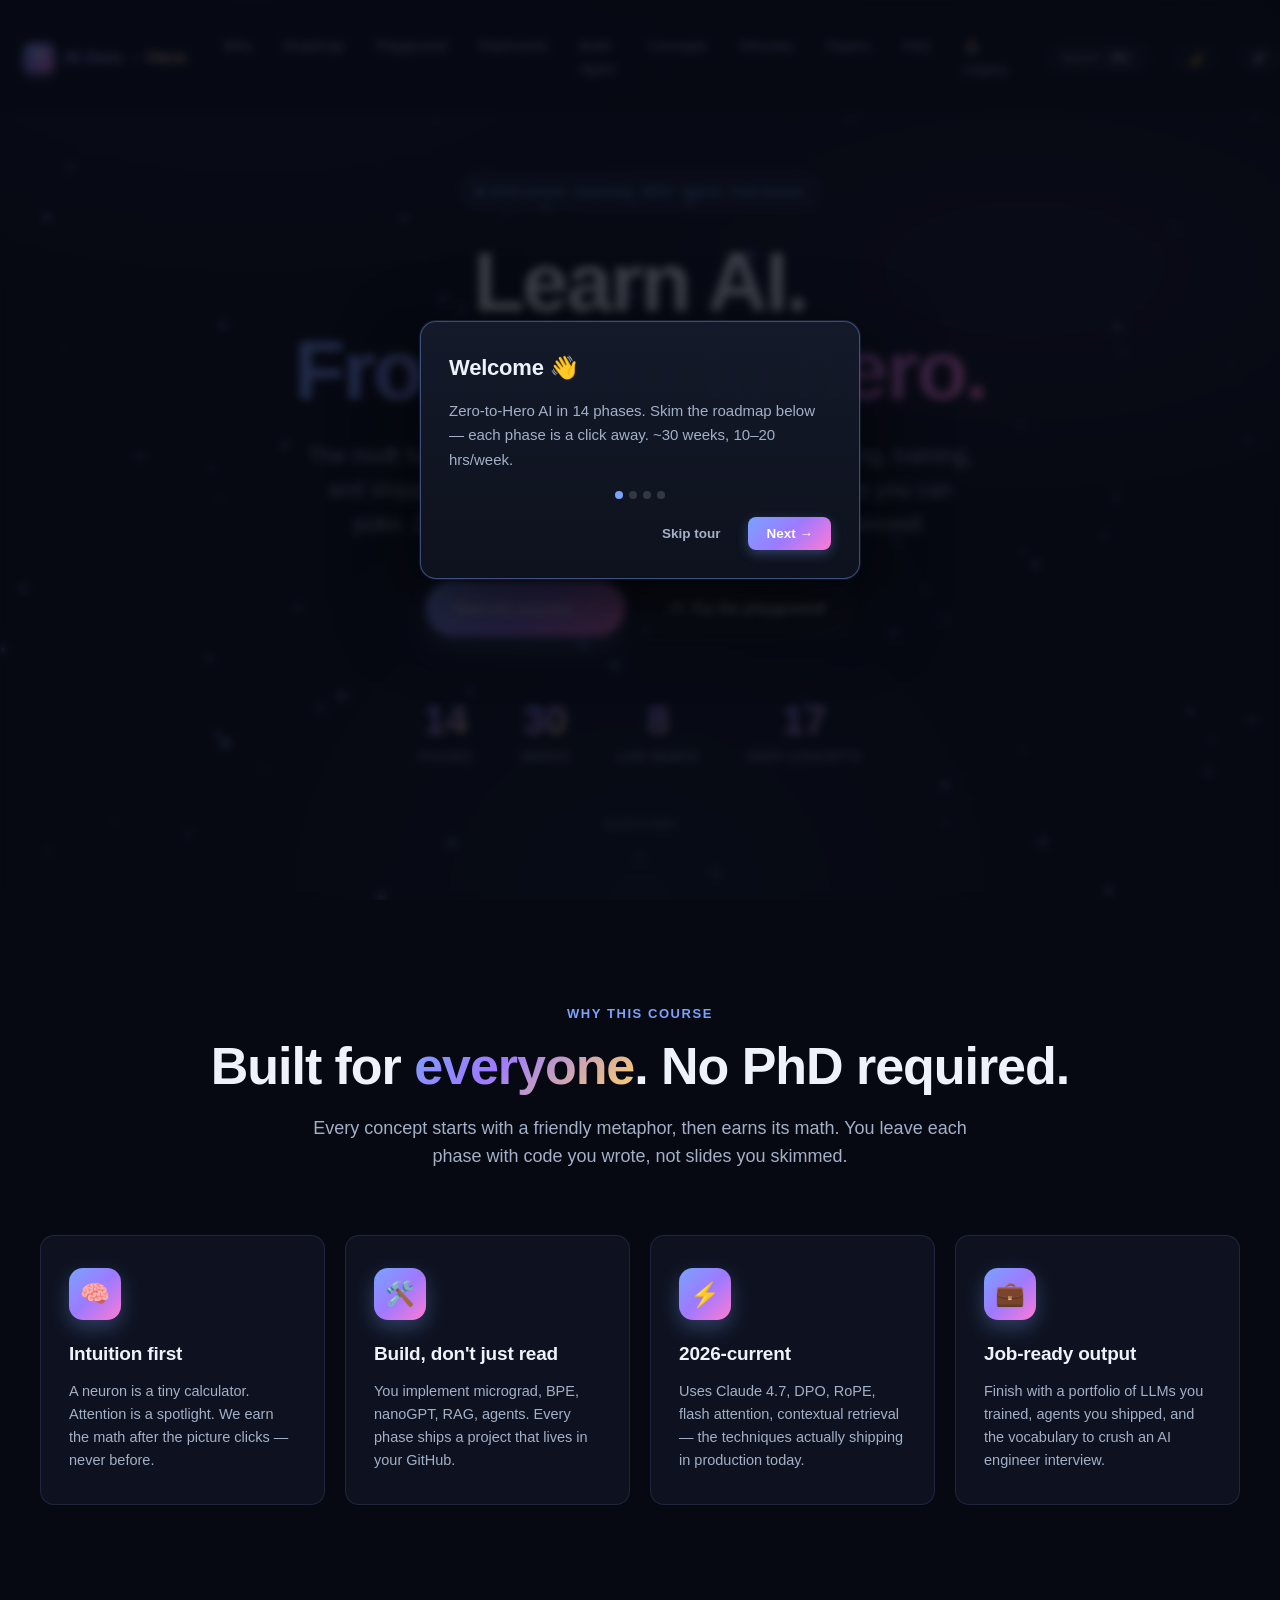
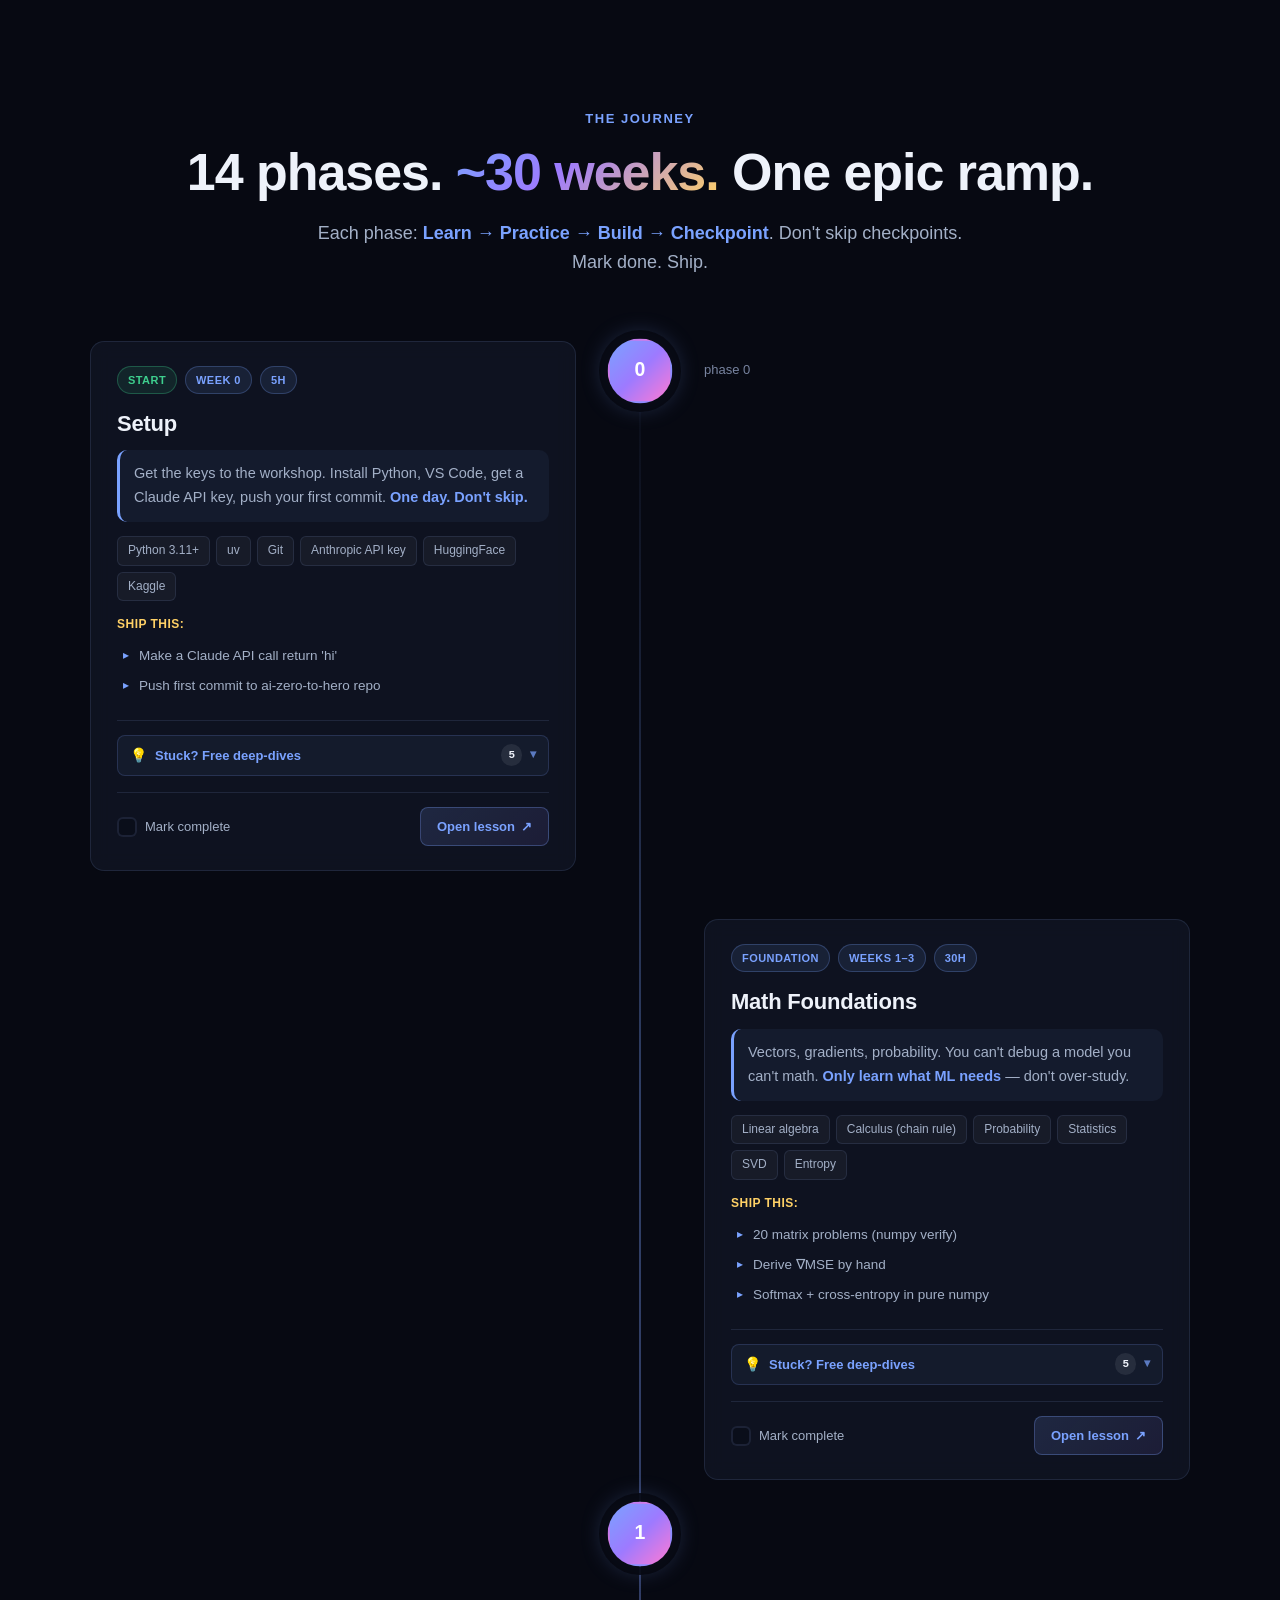
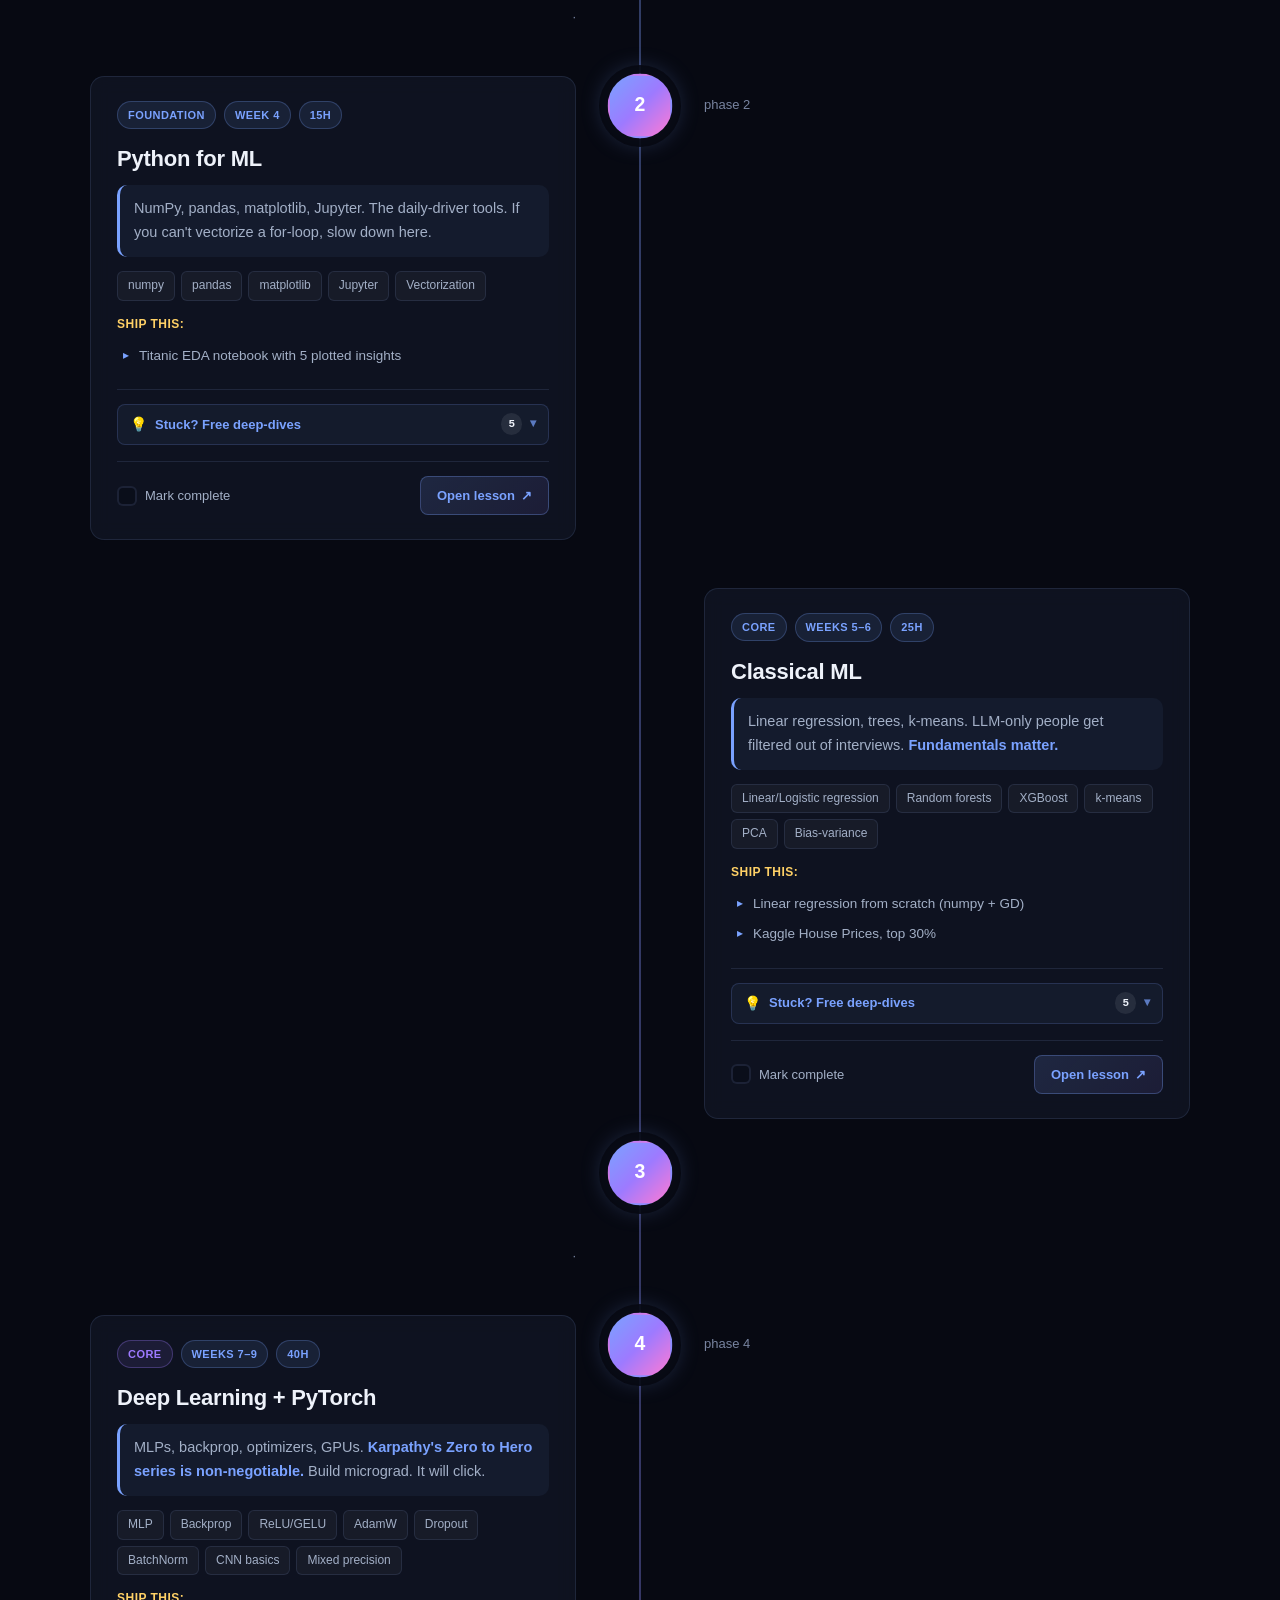
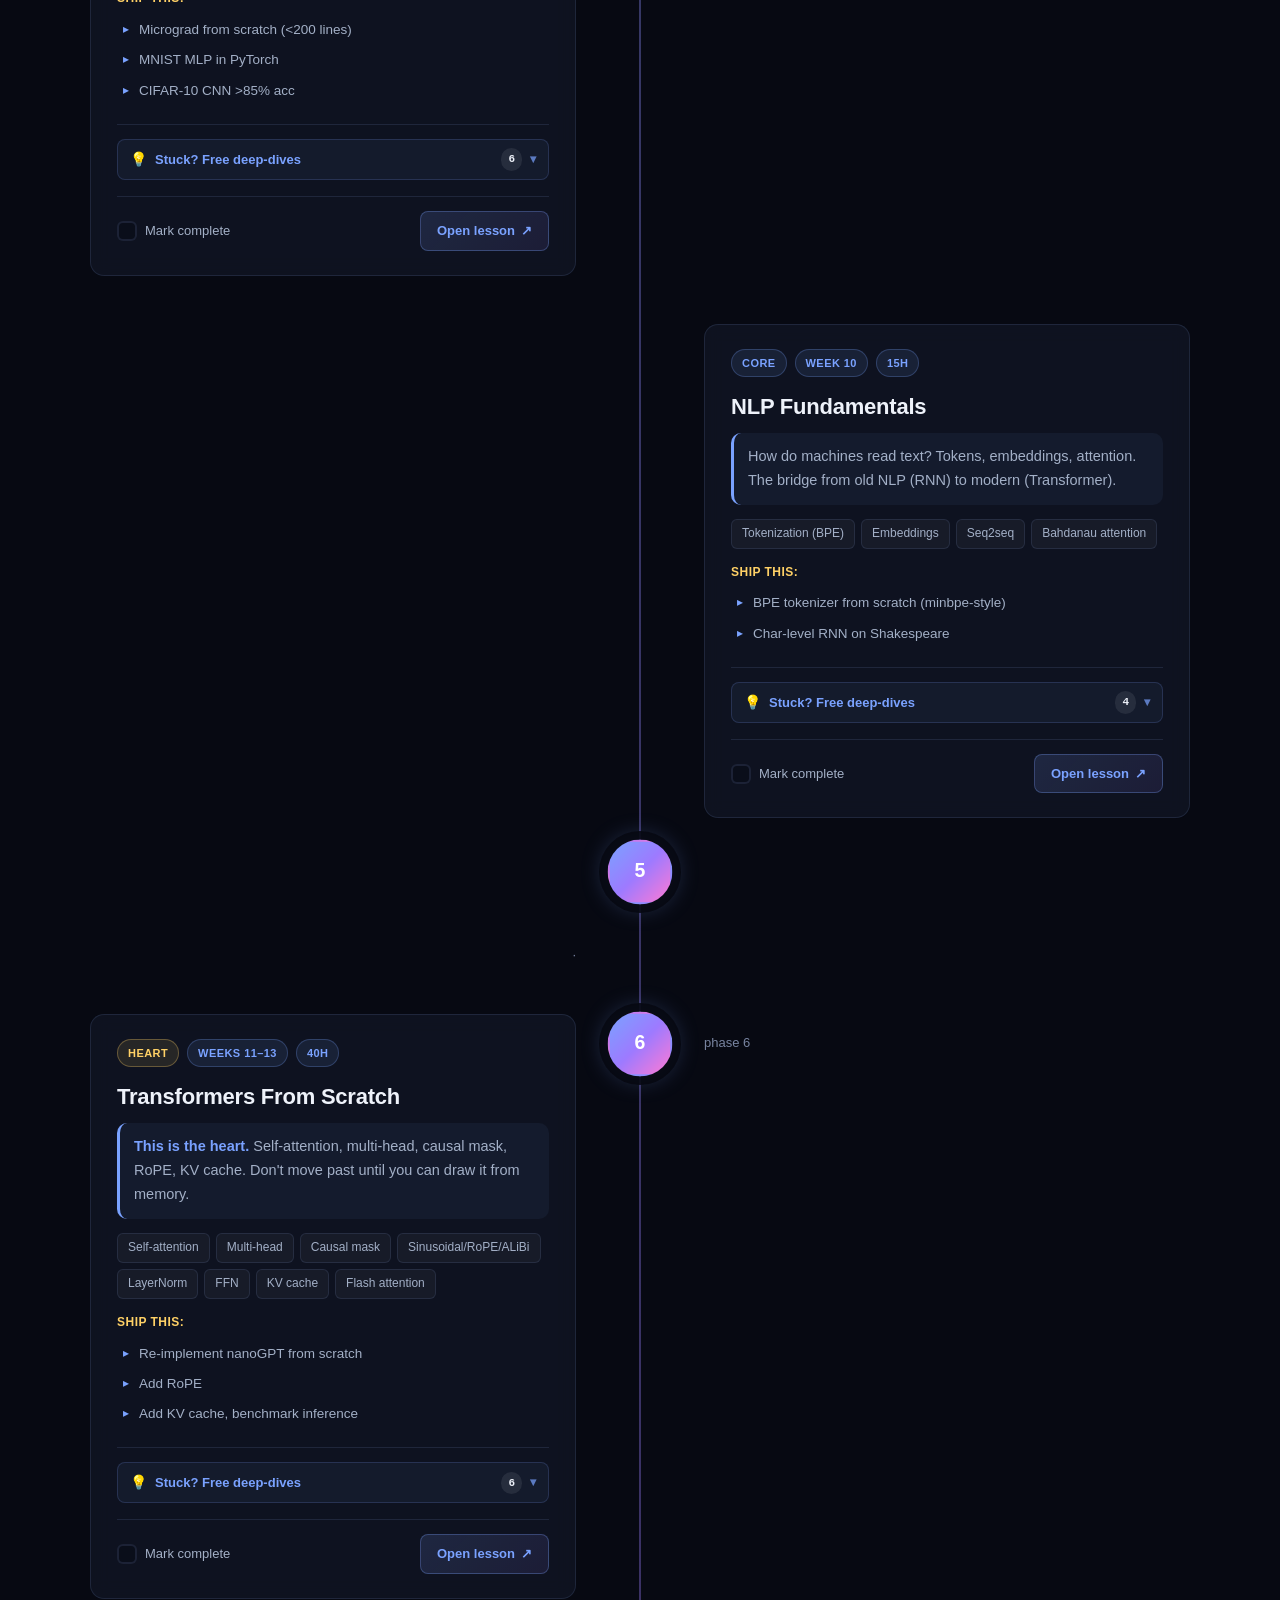
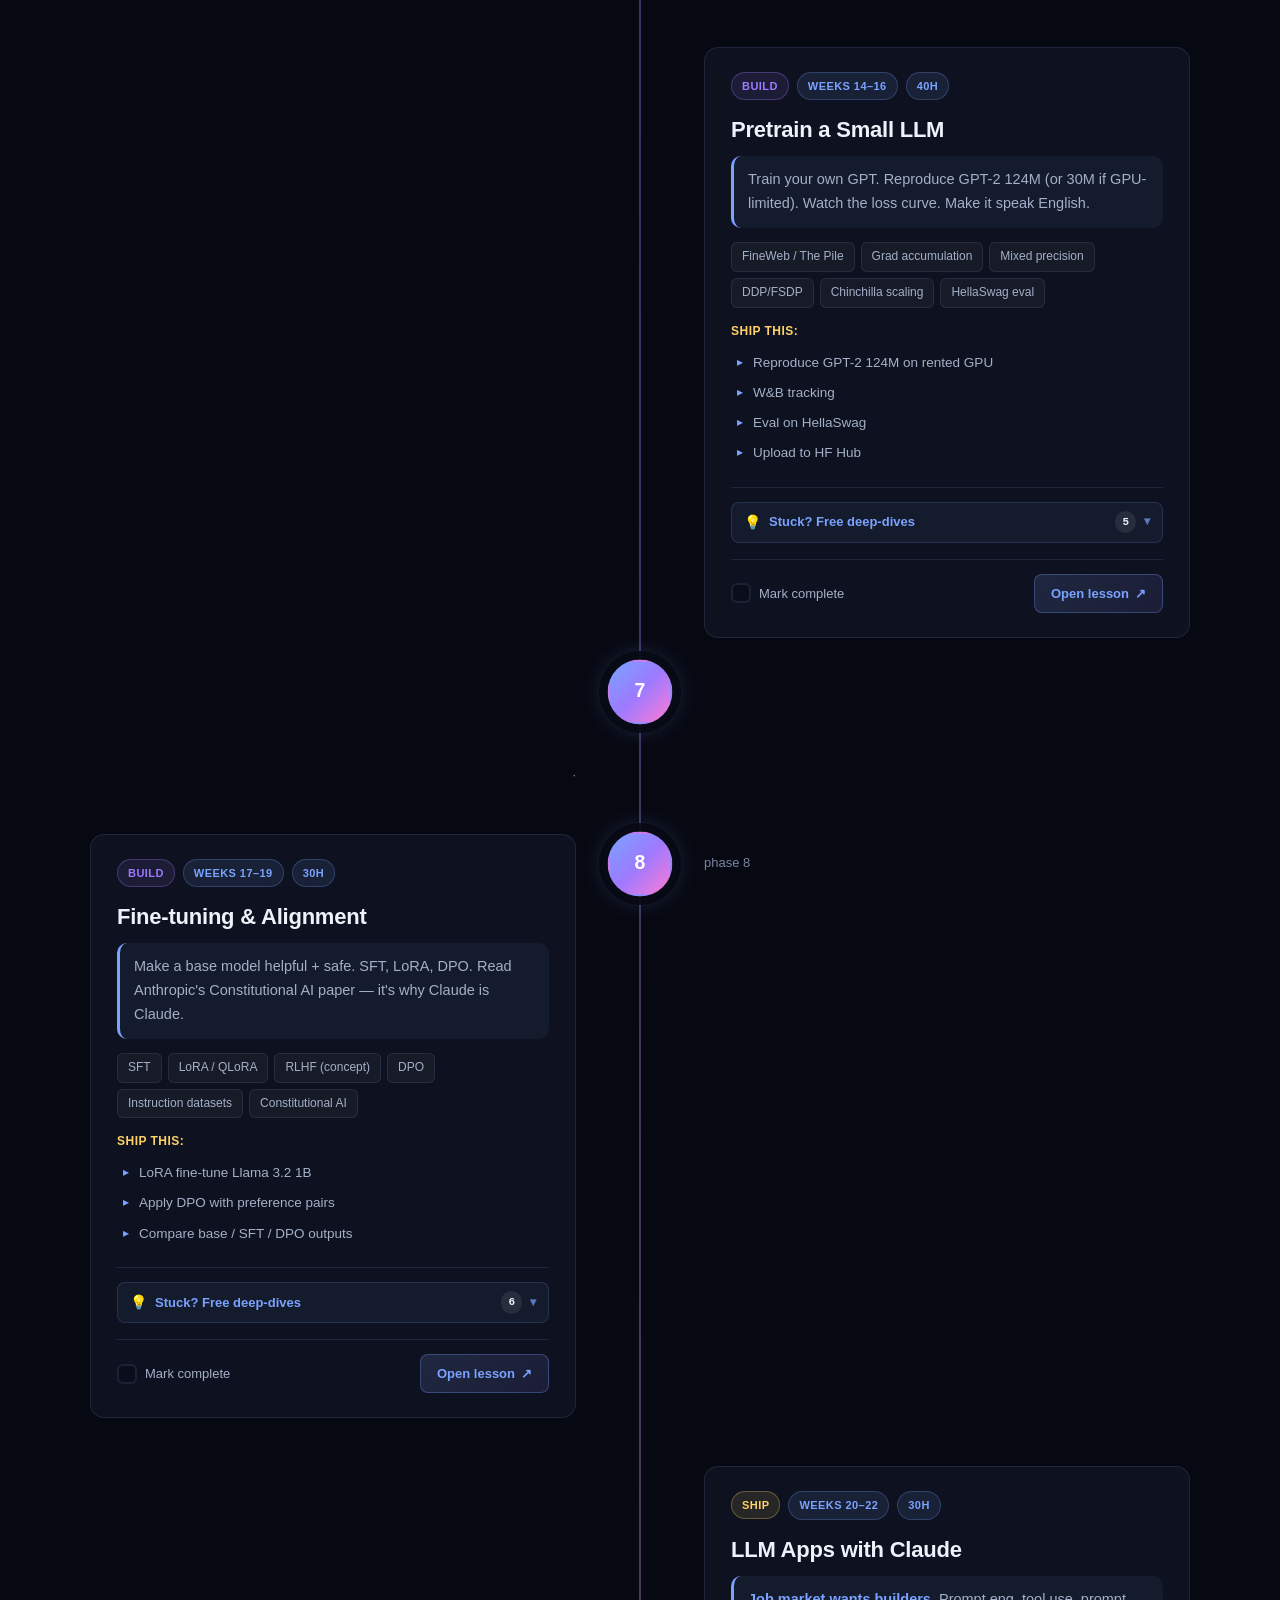
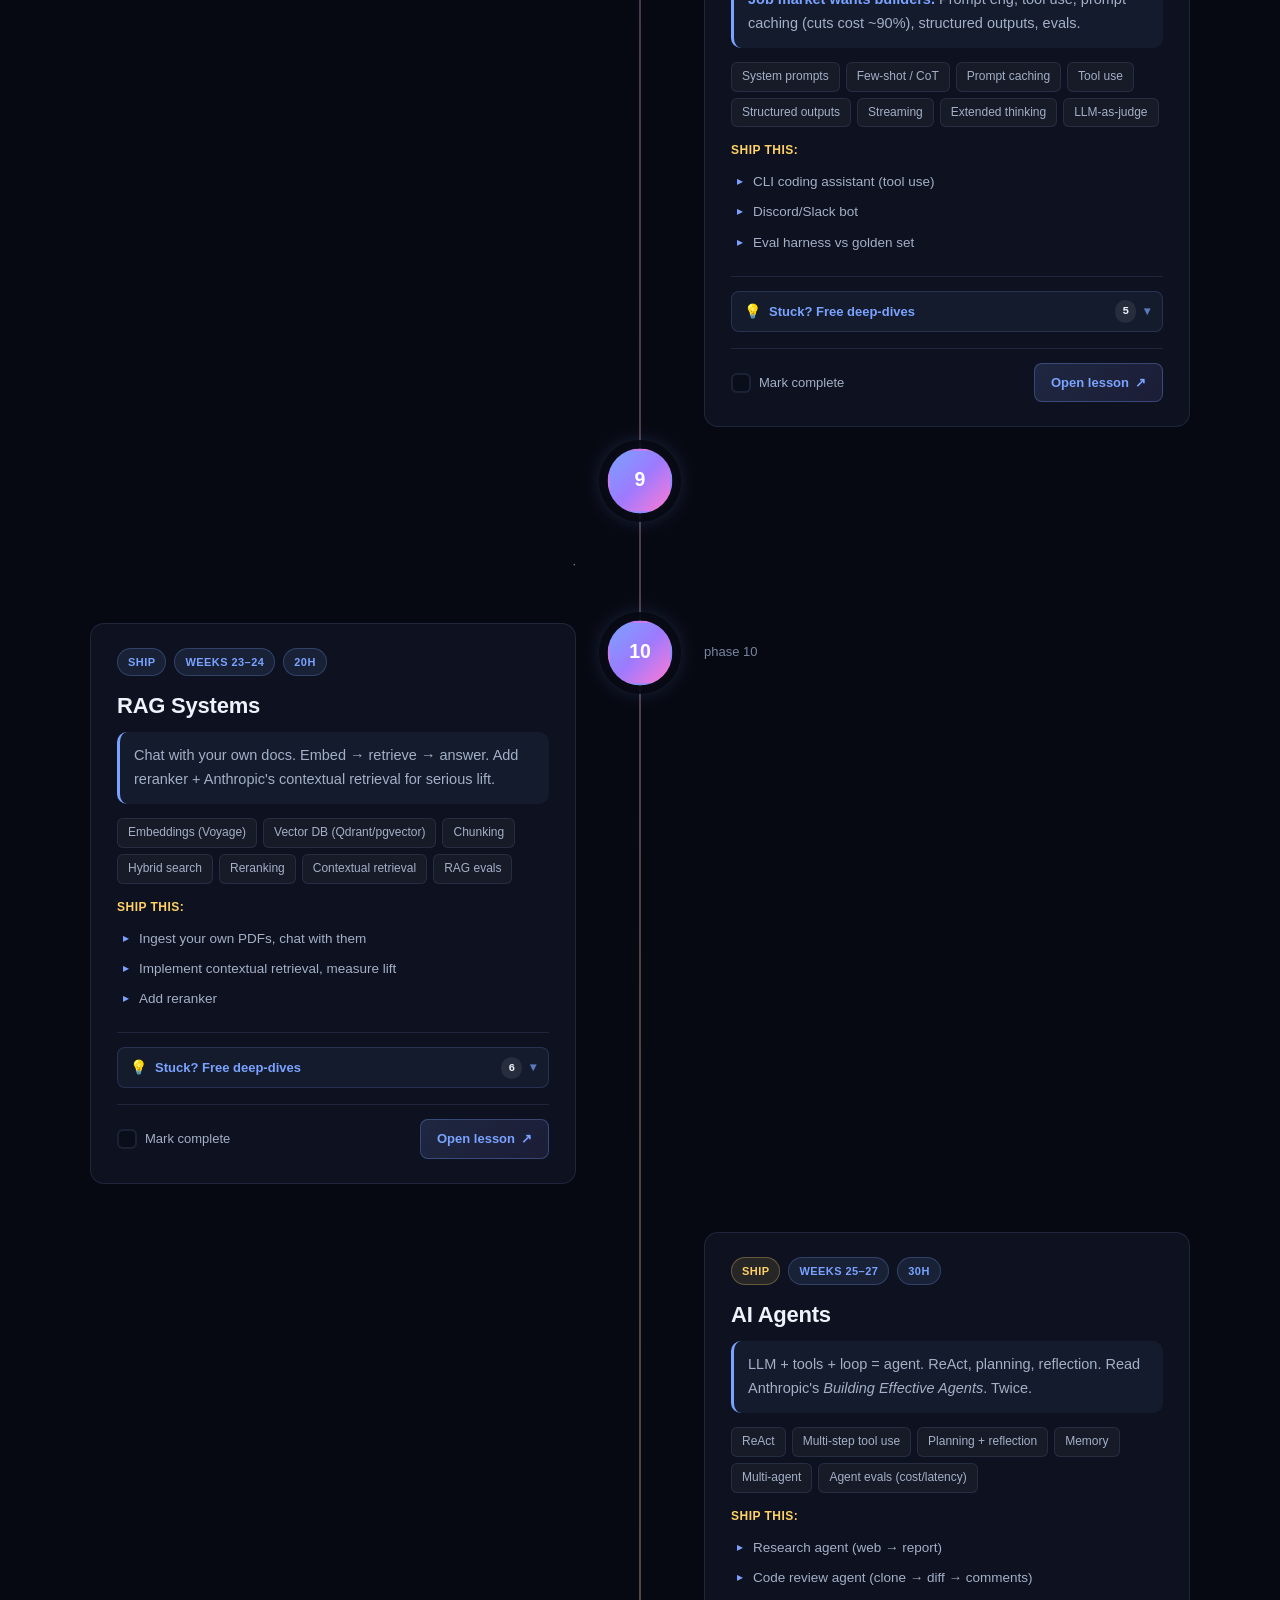
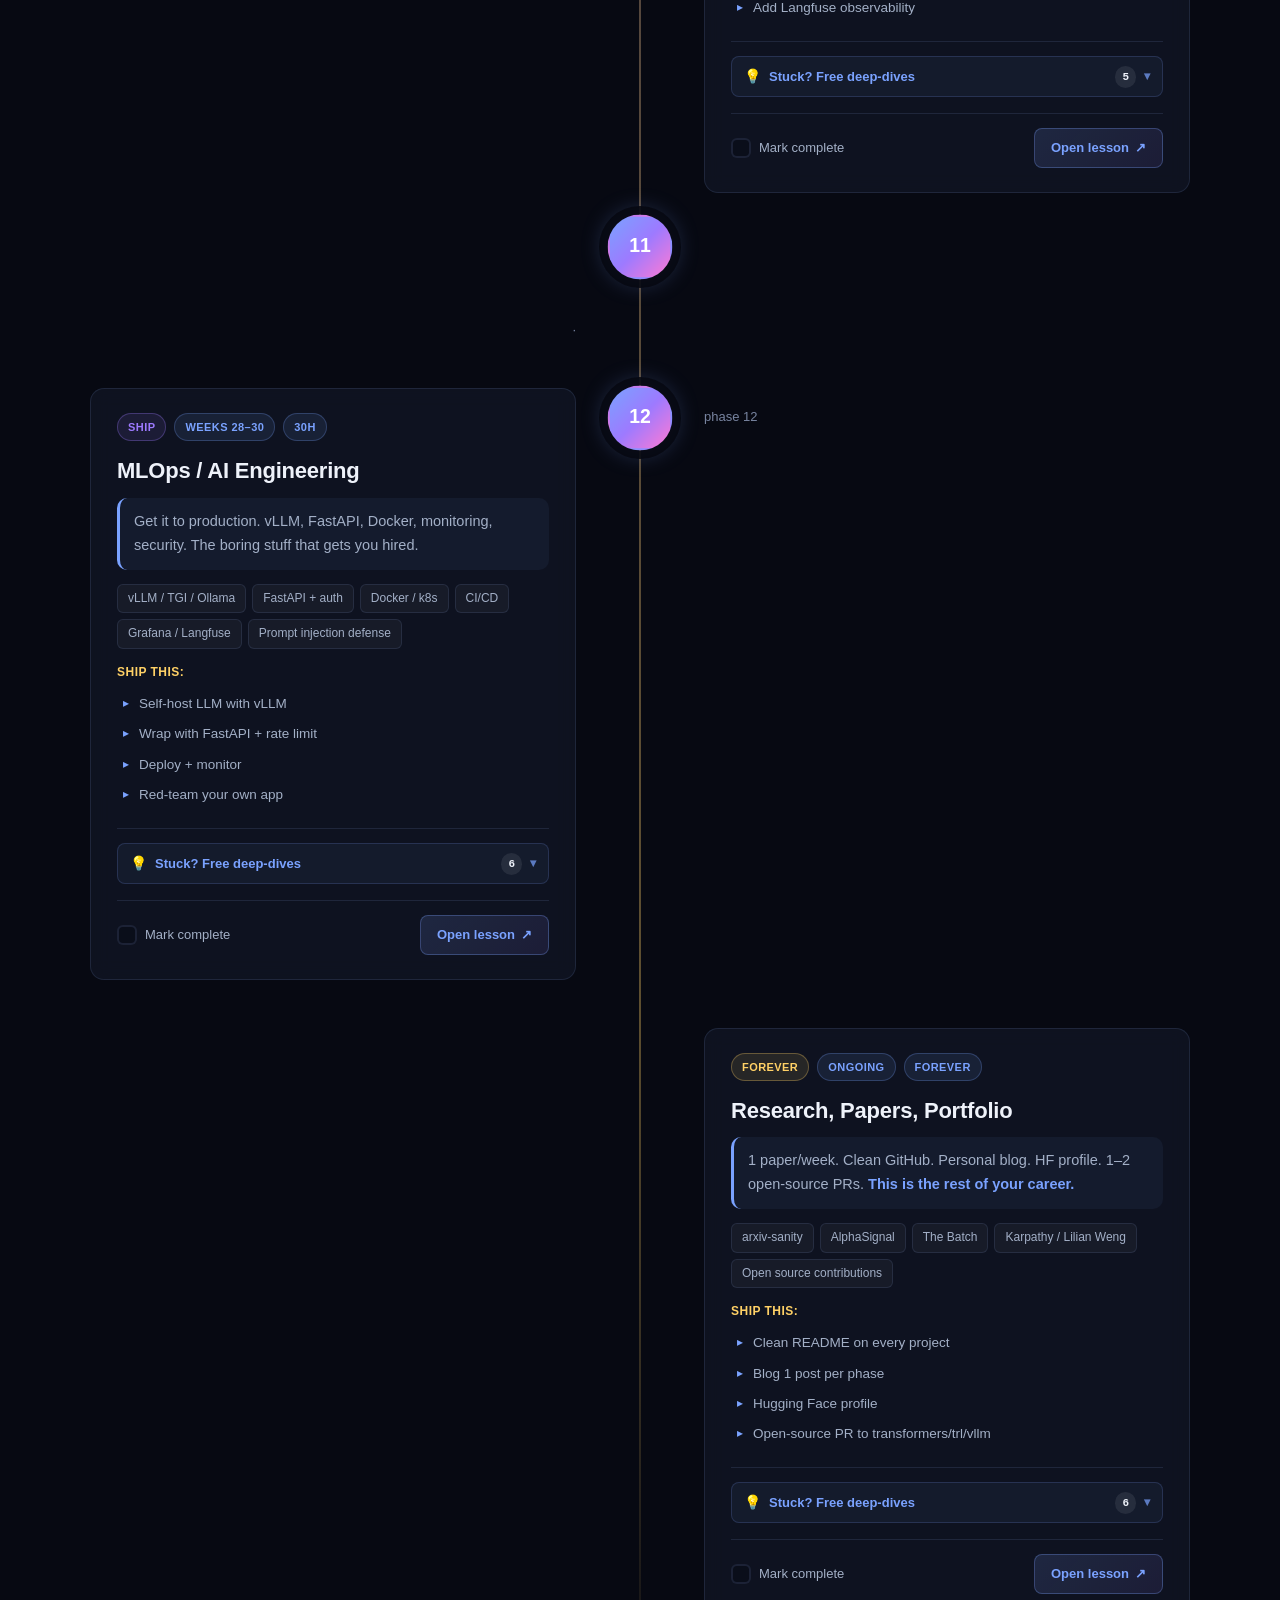
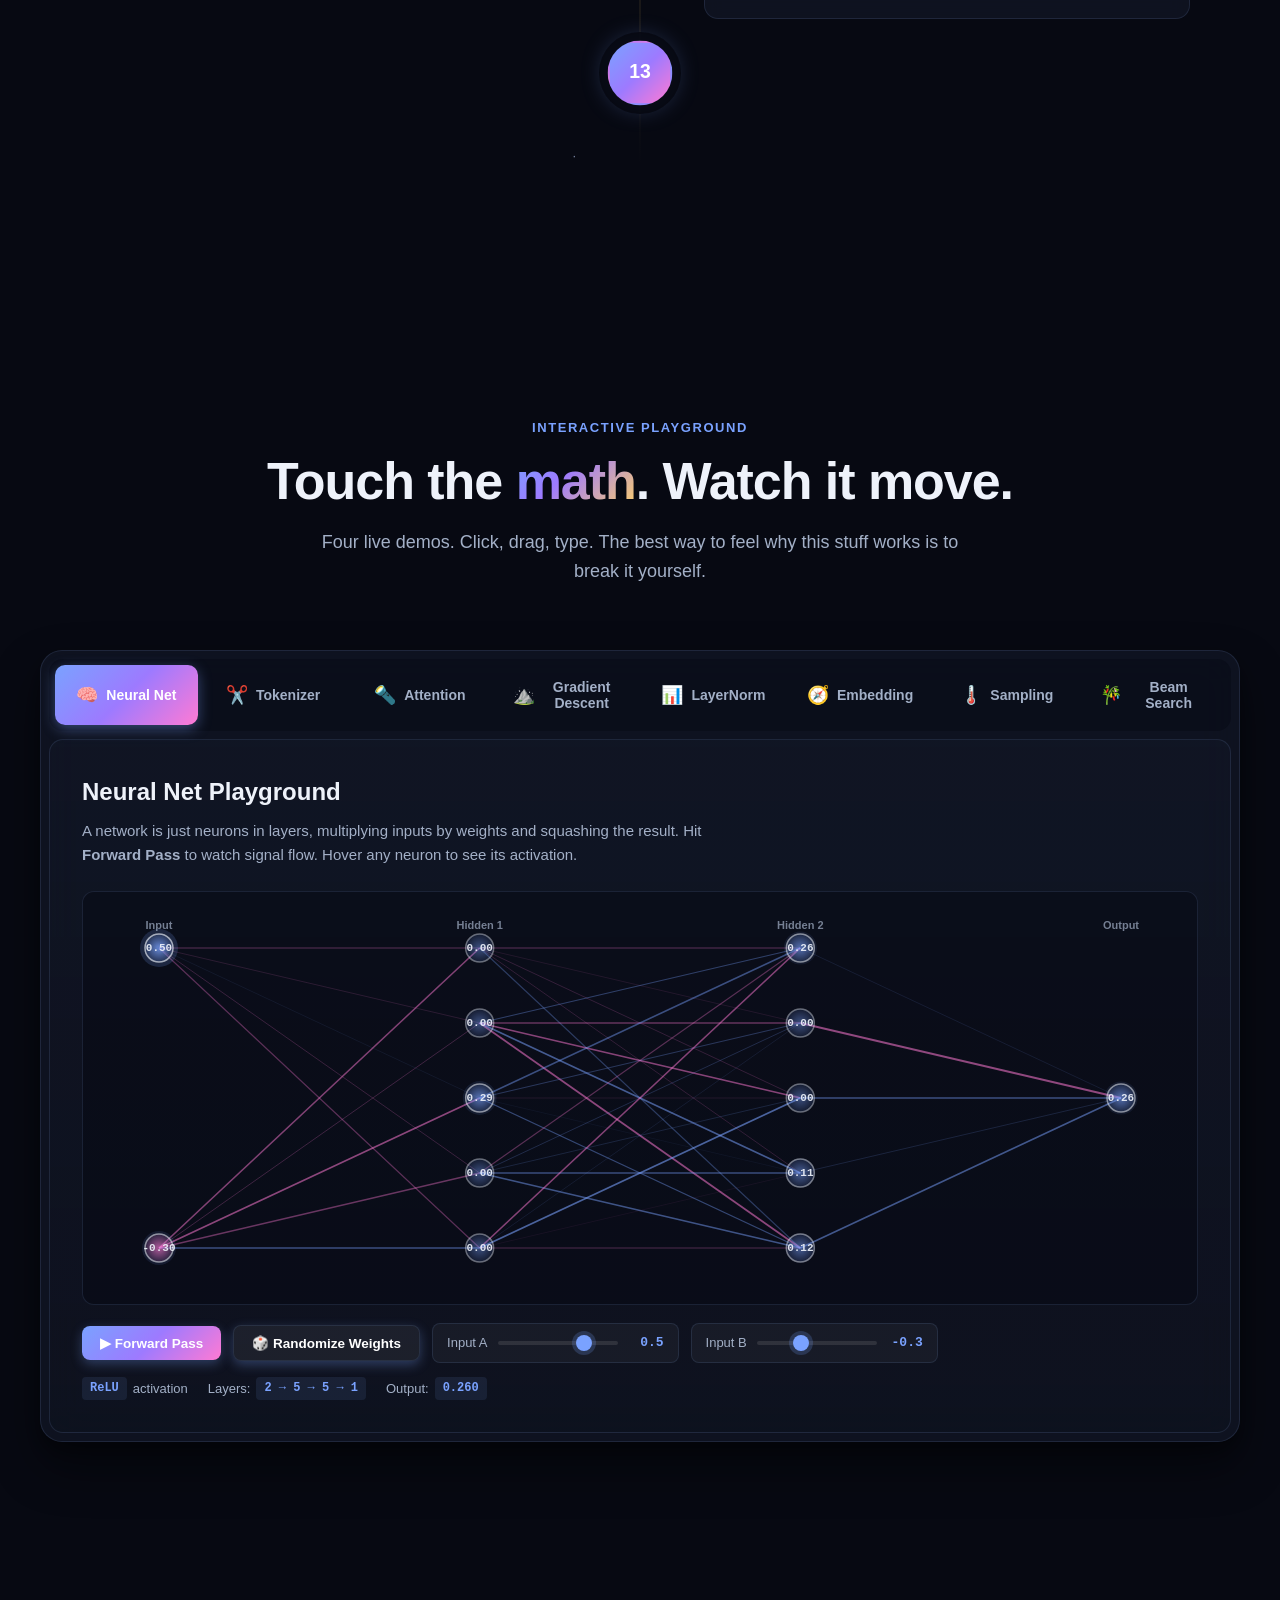
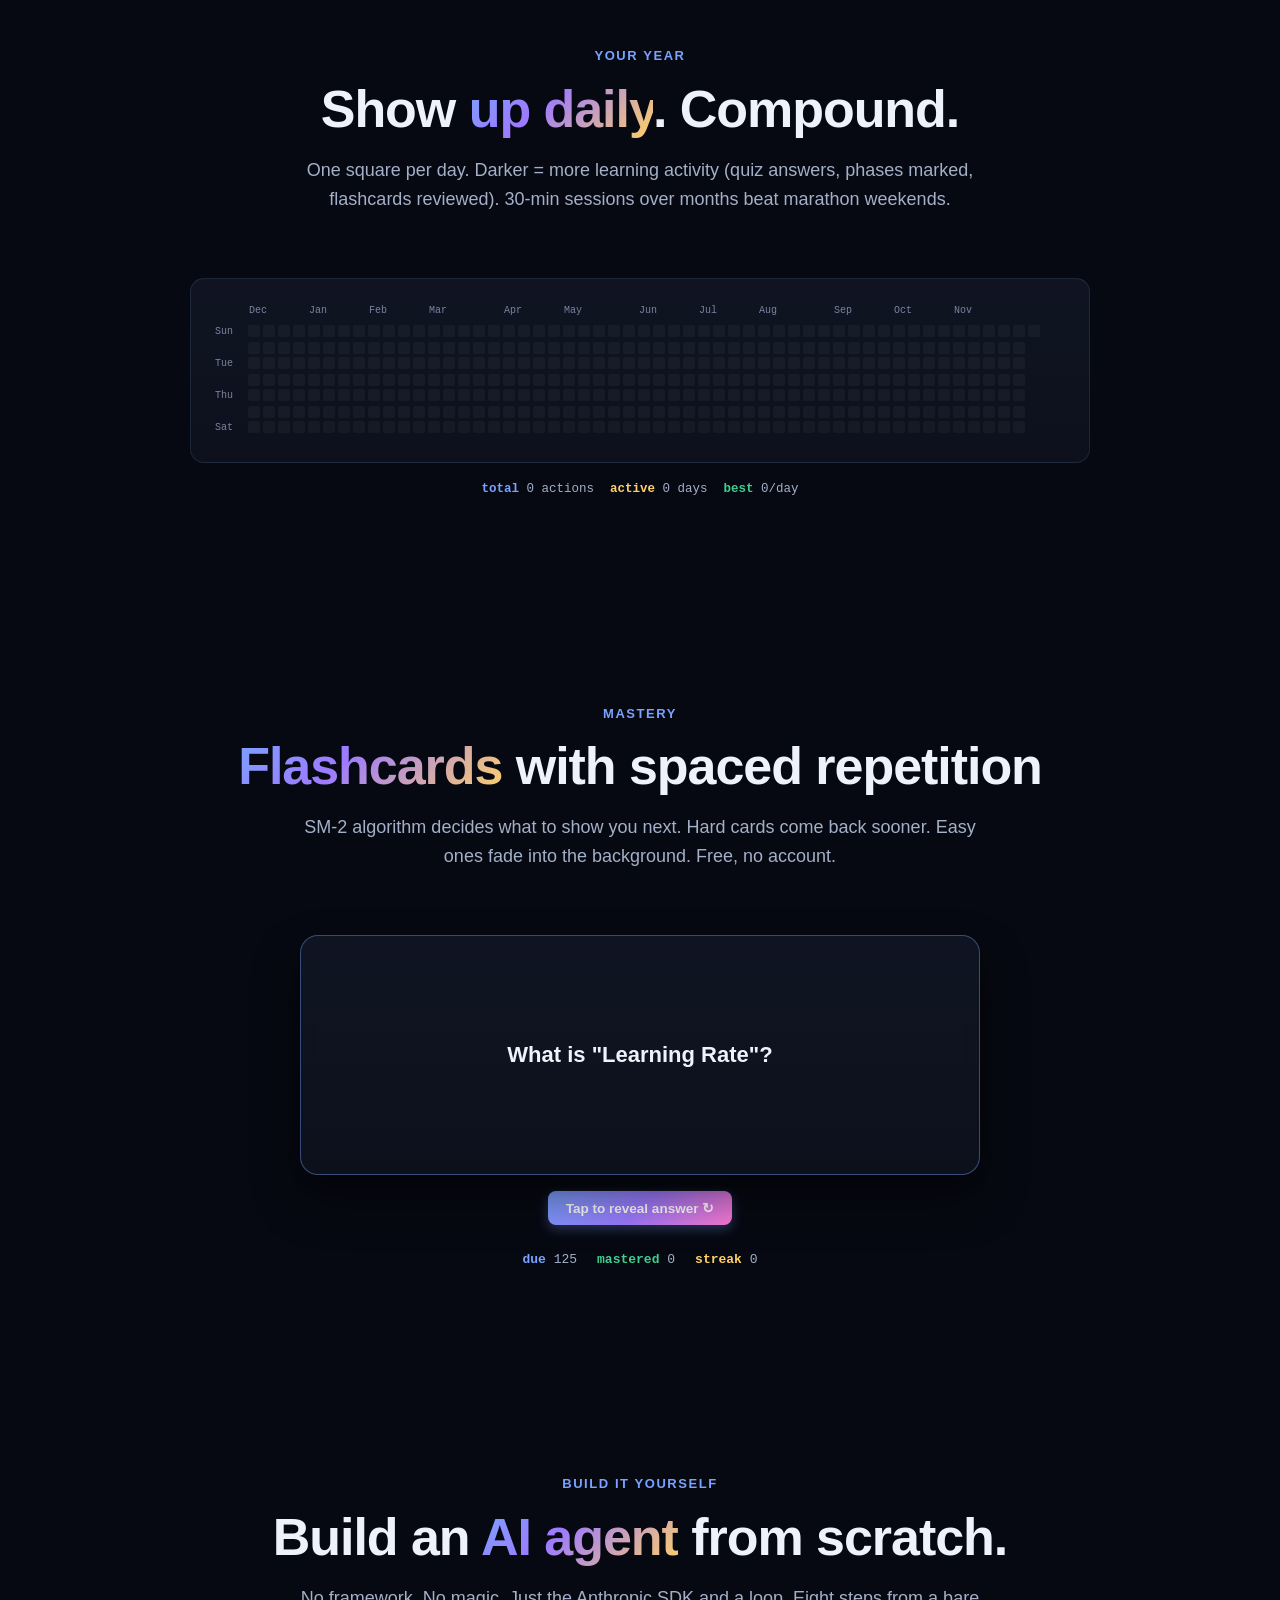
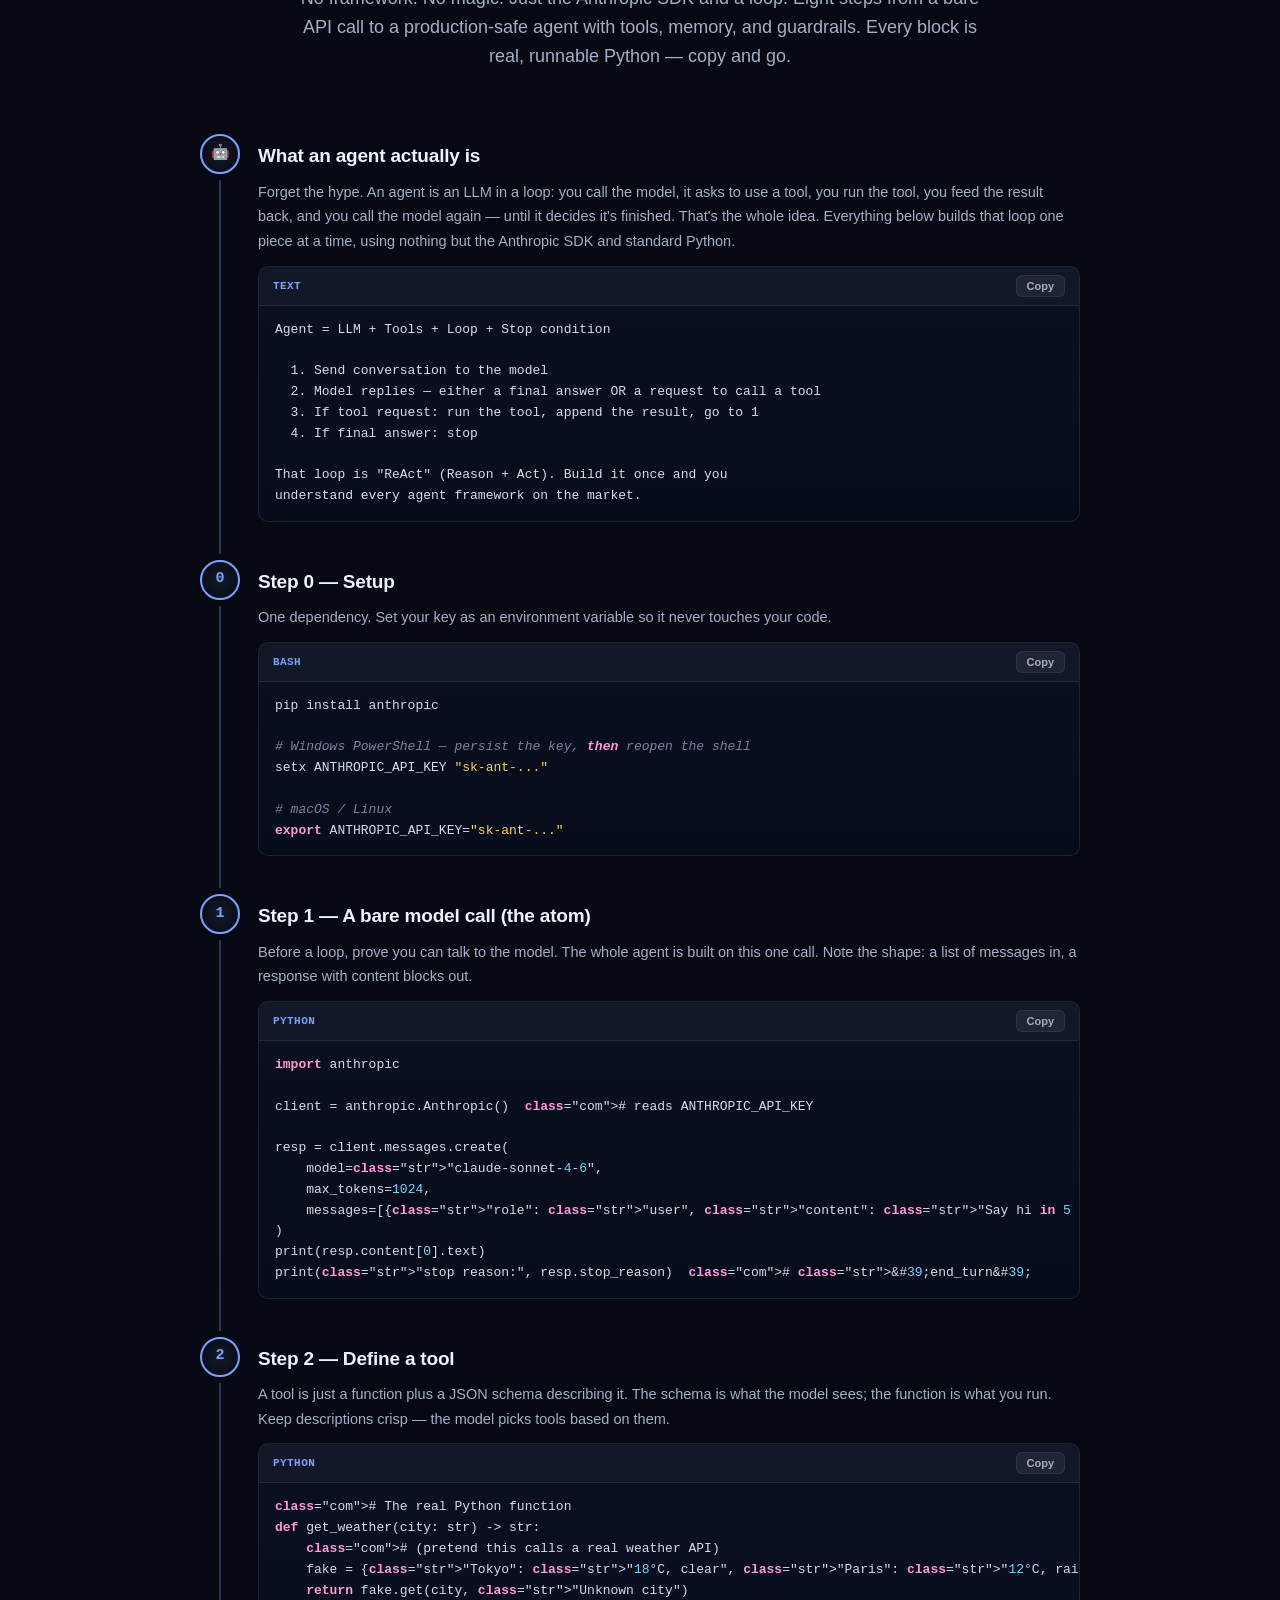
==== commit 1896a6ae: "feat: Build-an-Agent-from-scratch tutorial + LLM internals + future-ready concepts New "Build an Age" ====
--- a/index.html
+++ b/index.html
@@ -47,6 +47,7 @@
       <a href="#roadmap">Roadmap</a>
       <a href="#playground">Playground</a>
       <a href="#flashcards">Flashcards</a>
+      <a href="#build-agent">Build Agent</a>
       <a href="#concepts">Concepts</a>
       <a href="#glossary">Glossary</a>
       <a href="#papers">Papers</a>
@@ -96,7 +97,7 @@
       <div class="hero-stat"><div class="num" data-count="14">0</div><div class="lbl">Phases</div></div>
       <div class="hero-stat"><div class="num" data-count="30">0</div><div class="lbl">Weeks</div></div>
       <div class="hero-stat"><div class="num" data-count="8">0</div><div class="lbl">Live demos</div></div>
-      <div class="hero-stat"><div class="num" data-count="15">0</div><div class="lbl">Deep concepts</div></div>
+      <div class="hero-stat"><div class="num" data-count="17">0</div><div class="lbl">Deep concepts</div></div>
     </div>
   </div>
   <div class="scroll-cue"><span>Scroll to start</span><span class="arr">↓</span></div>
@@ -396,6 +397,18 @@
 .fc-btn:hover{transform:translateY(-2px)}
 </style>
 
+<!-- ======= BUILD AN AGENT FROM SCRATCH ======= -->
+<section class="block" id="build-agent">
+  <div class="container">
+    <div class="section-head reveal">
+      <span class="section-eyebrow">Build it yourself</span>
+      <h2>Build an <span class="grad">AI agent</span> from scratch.</h2>
+      <p>No framework. No magic. Just the Anthropic SDK and a loop. Eight steps from a bare API call to a production-safe agent with tools, memory, and guardrails. Every block is real, runnable Python — copy and go.</p>
+    </div>
+    <div id="agent-steps" class="reveal"></div>
+  </div>
+</section>
+
 <!-- ======= DEEP CONCEPTS ======= -->
 <section class="block" id="concepts">
   <div class="container">
--- a/styles.css
+++ b/styles.css
@@ -1350,6 +1350,34 @@
 .concept-body i,.concept-body em{color:var(--gold);font-style:normal}
 .concept-body code{font-size:12.5px}
 #conceptSearch{margin-bottom:26px}
+
+/* ============ Build an Agent ============ */
+#agent-steps{max-width:880px;margin:0 auto;position:relative}
+#agent-steps::before{
+  content:"";position:absolute;left:19px;top:20px;bottom:20px;width:2px;
+  background:linear-gradient(180deg,var(--accent),var(--accent2),var(--gold));
+  opacity:.3;
+}
+@media(max-width:640px){#agent-steps::before{display:none}}
+.agent-step{display:flex;gap:18px;margin-bottom:26px;position:relative}
+.agent-step-num{
+  flex-shrink:0;width:40px;height:40px;border-radius:50%;
+  background:radial-gradient(circle,var(--panel-solid),var(--bg));
+  border:2px solid var(--accent);color:var(--accent);
+  display:grid;place-items:center;font-family:'JetBrains Mono',monospace;font-weight:700;font-size:15px;
+  z-index:1;box-shadow:0 0 0 6px var(--bg);
+}
+.agent-step-main{flex:1;min-width:0}
+.agent-step-main h3{
+  font-family:'Space Grotesk',sans-serif;font-size:19px;font-weight:700;margin:6px 0 8px;
+  color:var(--ink);letter-spacing:-.01em;
+}
+.agent-why{font-size:14.5px;line-height:1.7;color:var(--muted);margin:0 0 12px}
+.agent-why b{color:var(--accent)}
+@media(max-width:640px){
+  .agent-step{gap:12px}
+  .agent-step-num{width:32px;height:32px;font-size:13px}
+}
 
 /* ============ Footer CTA ============ */
 .cta-final{
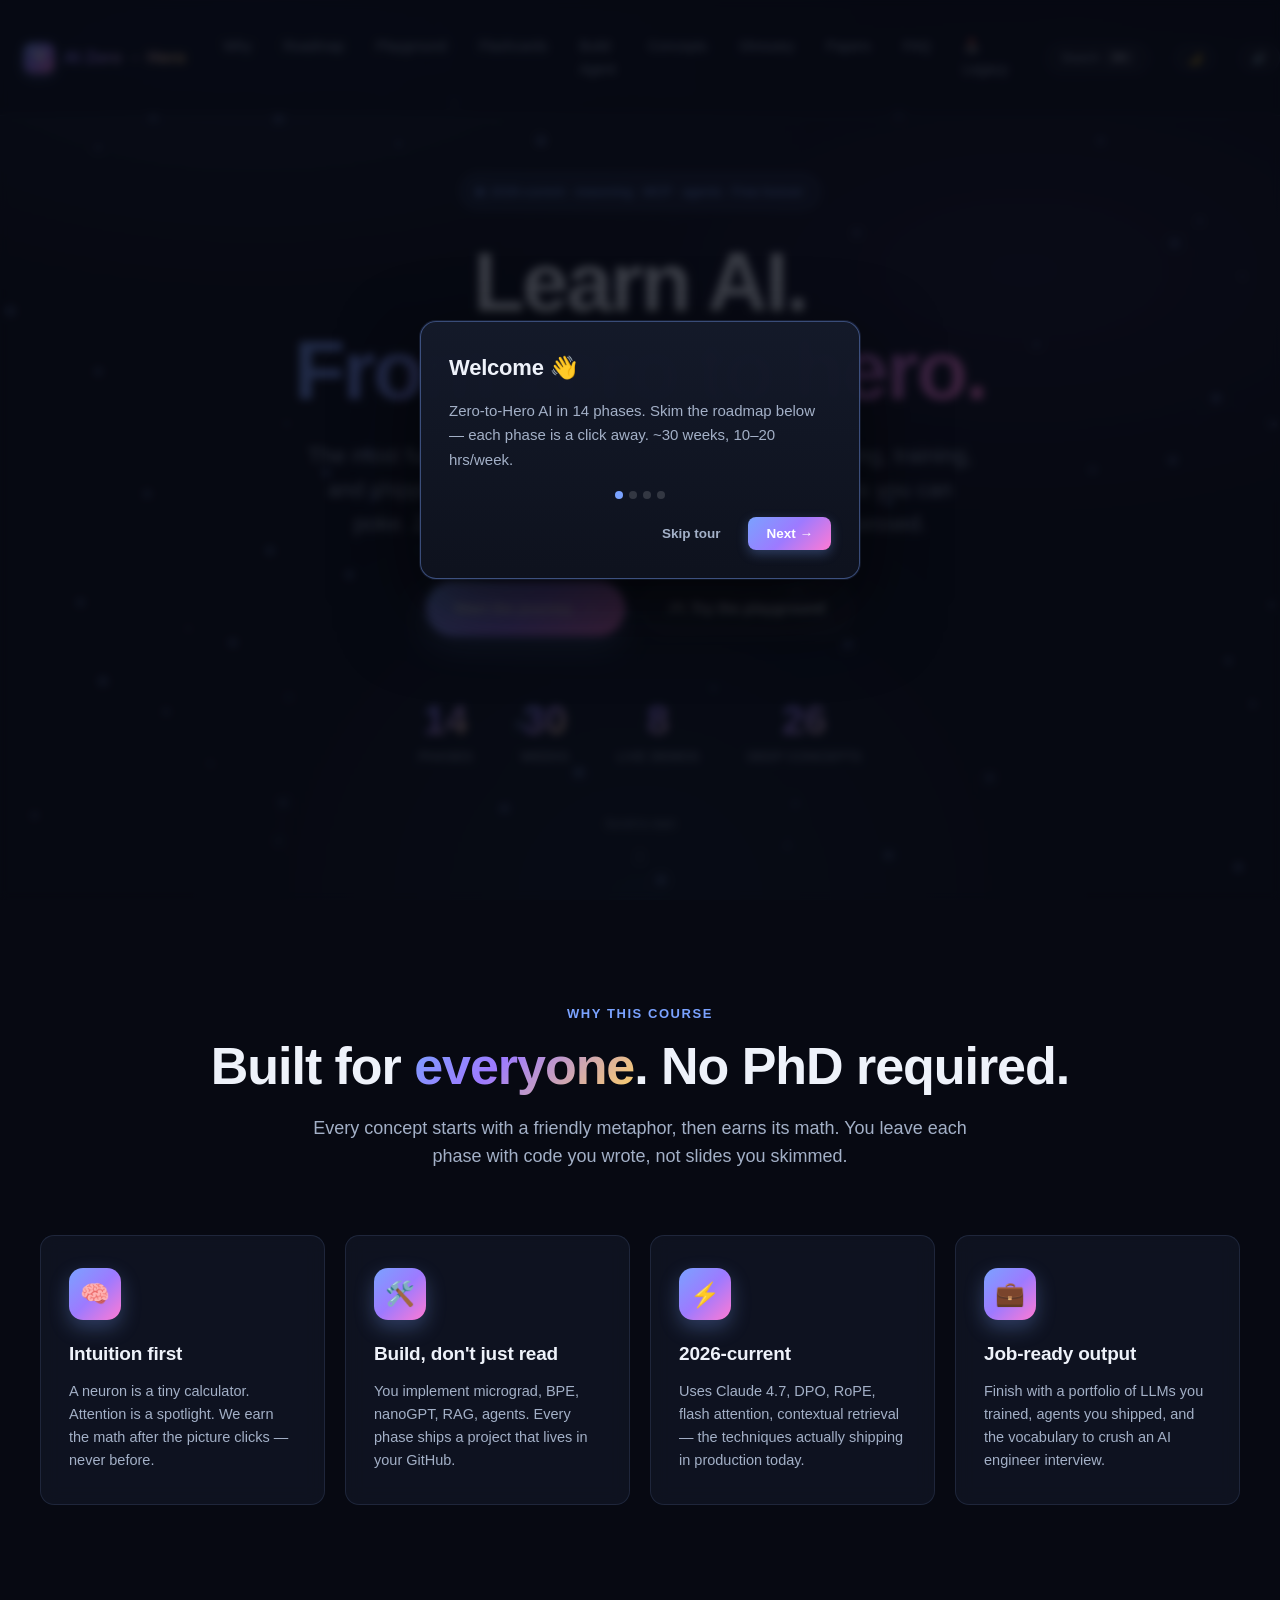
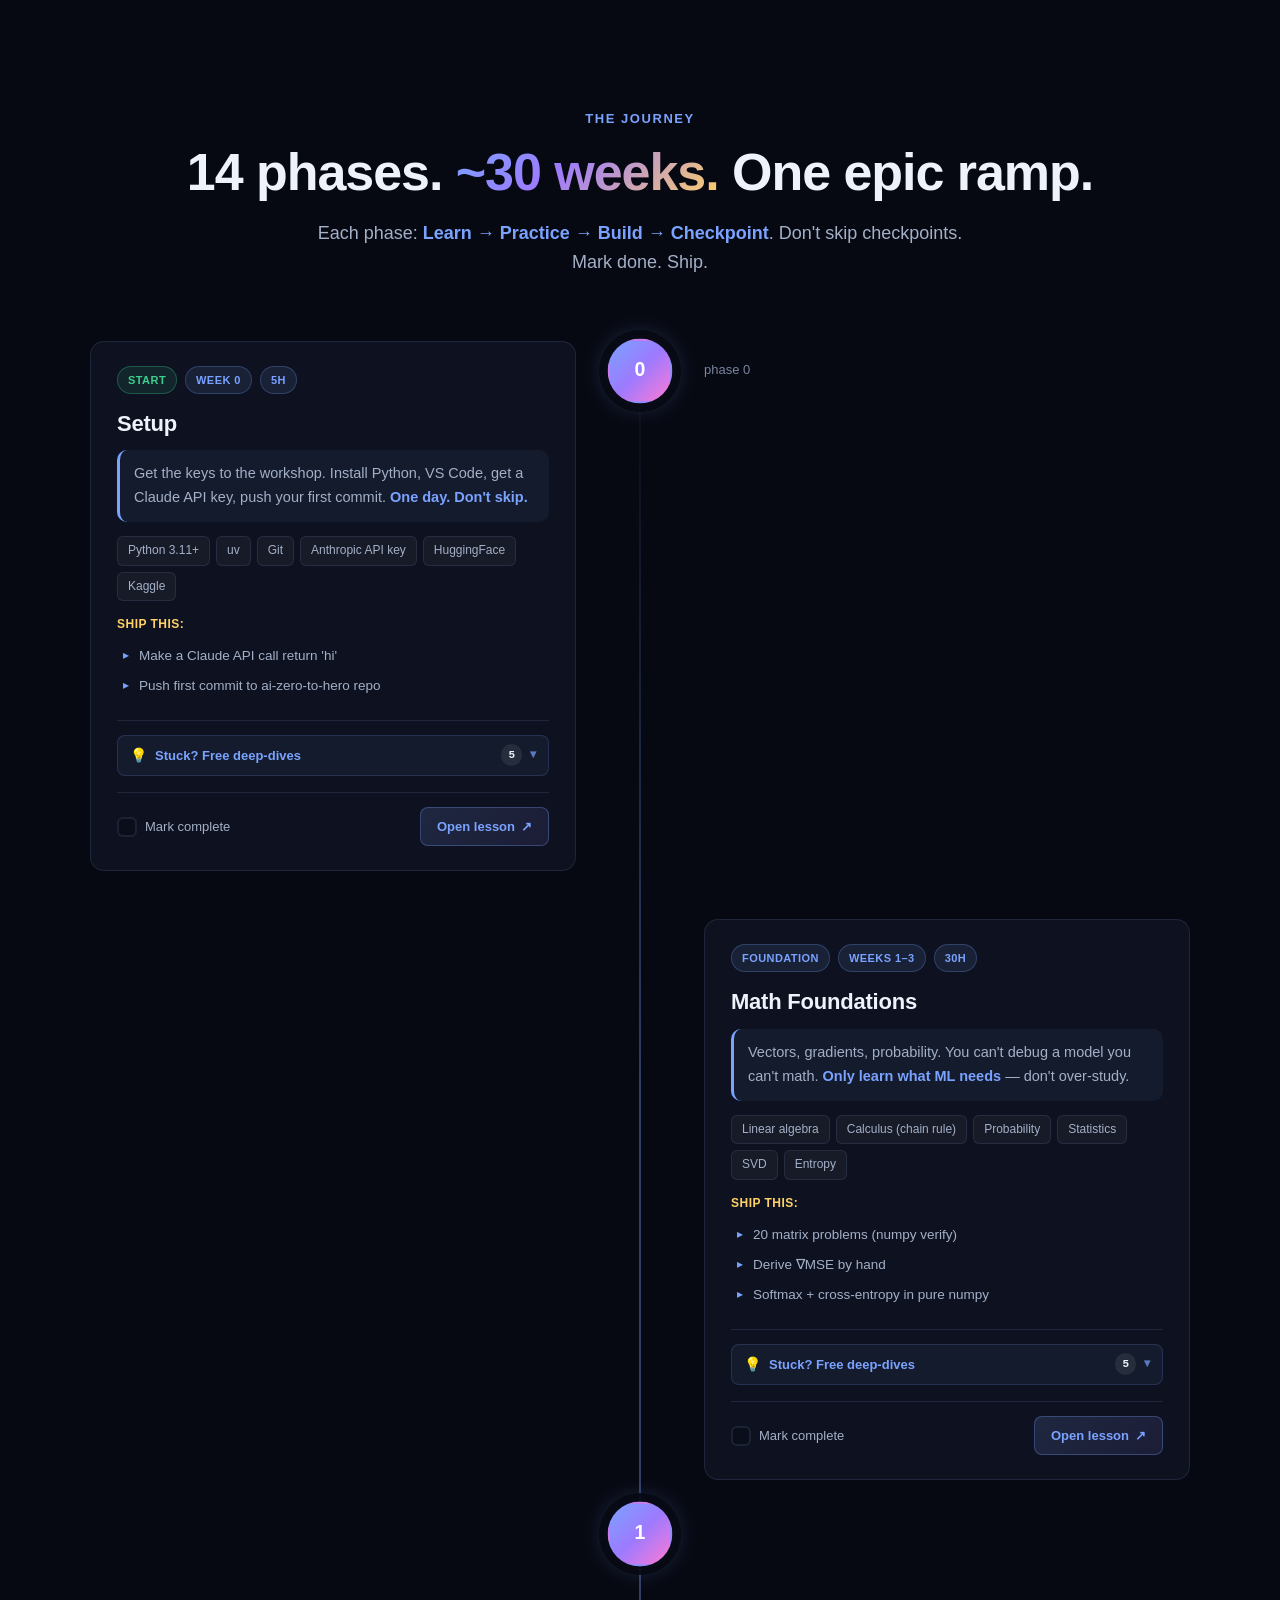
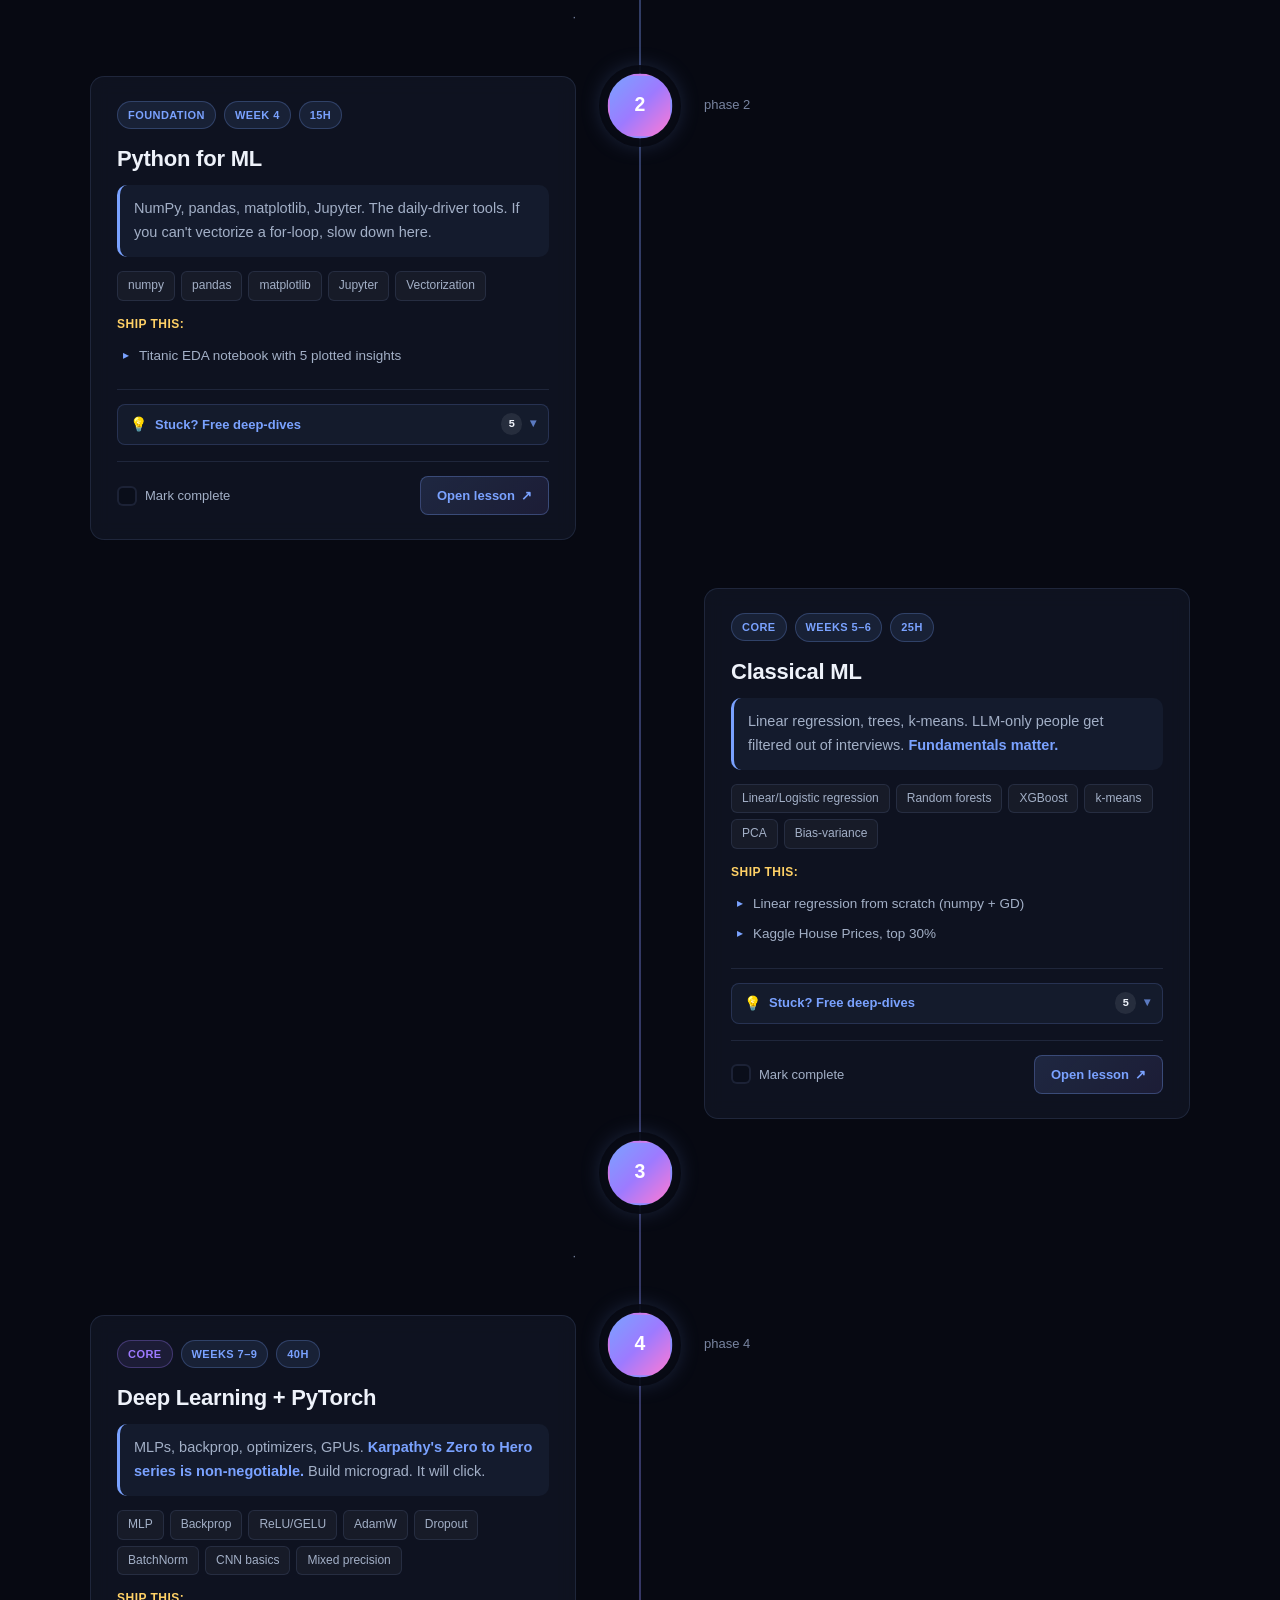
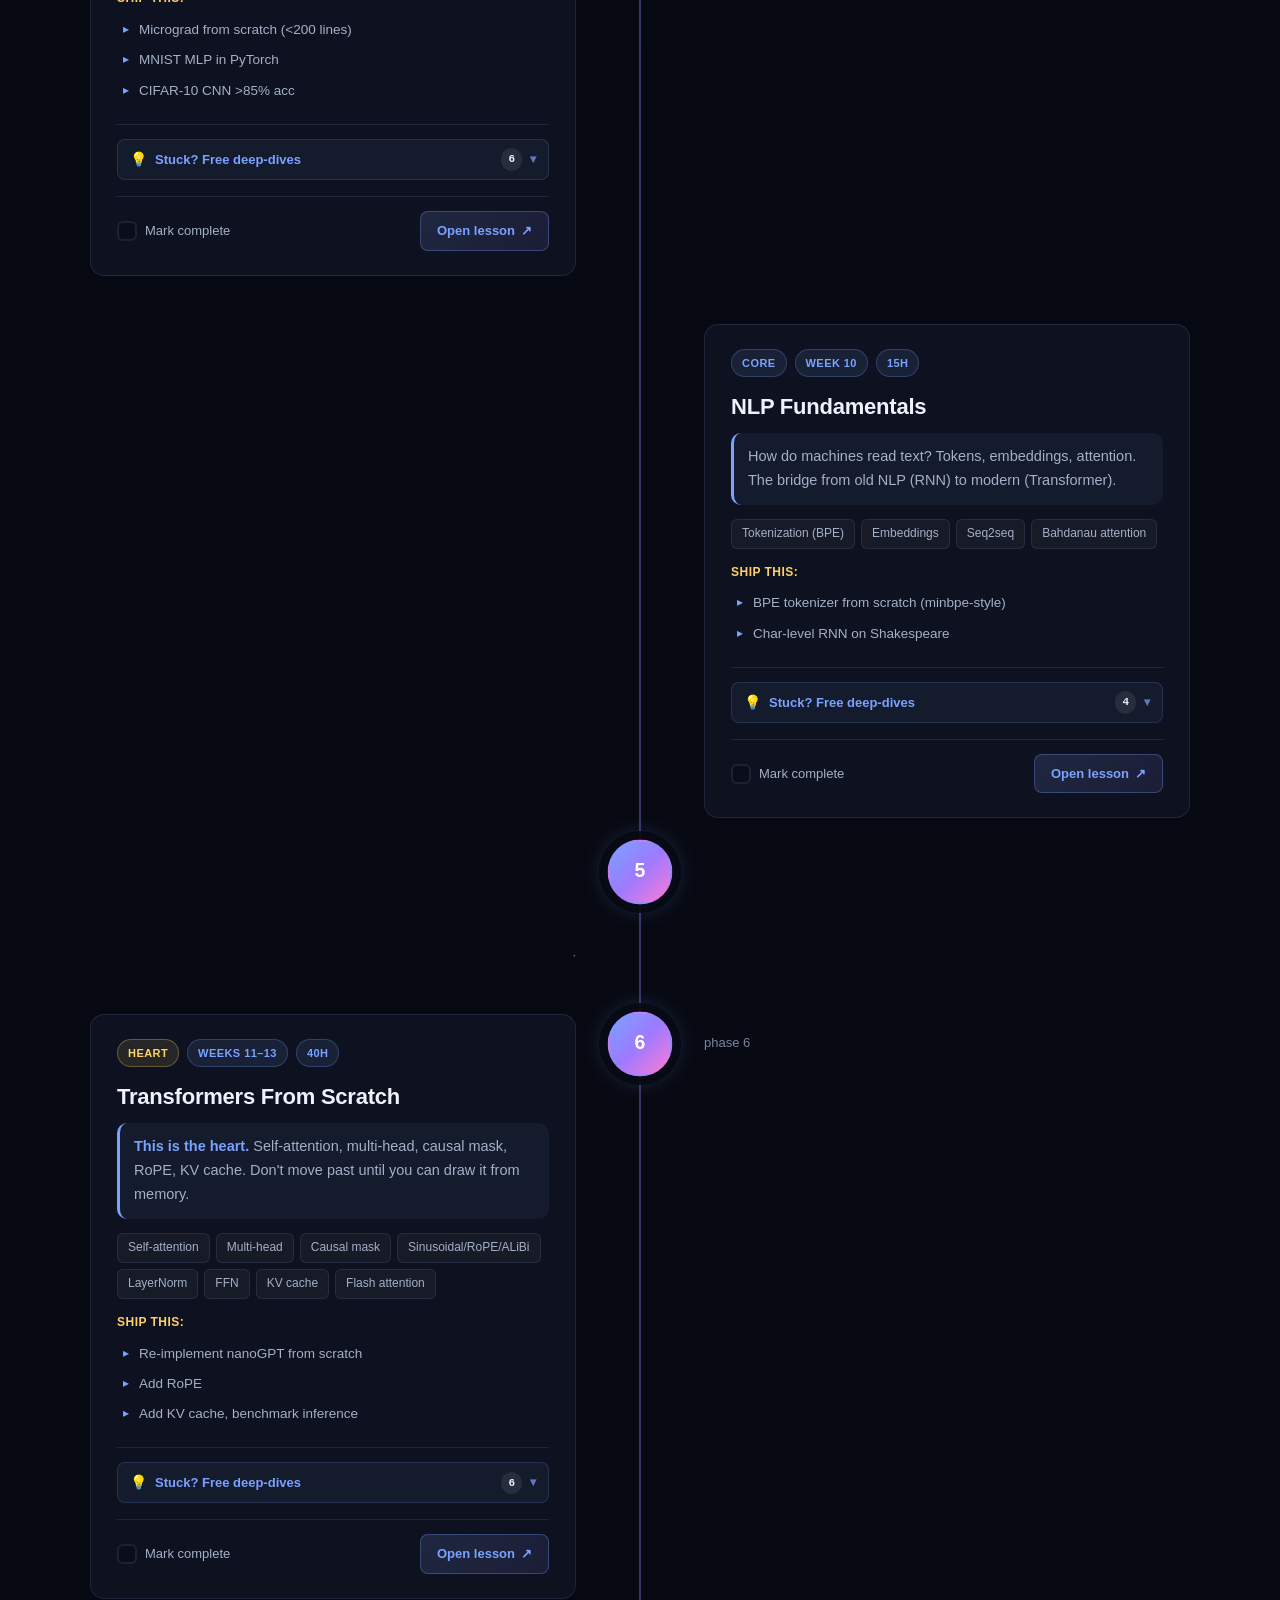
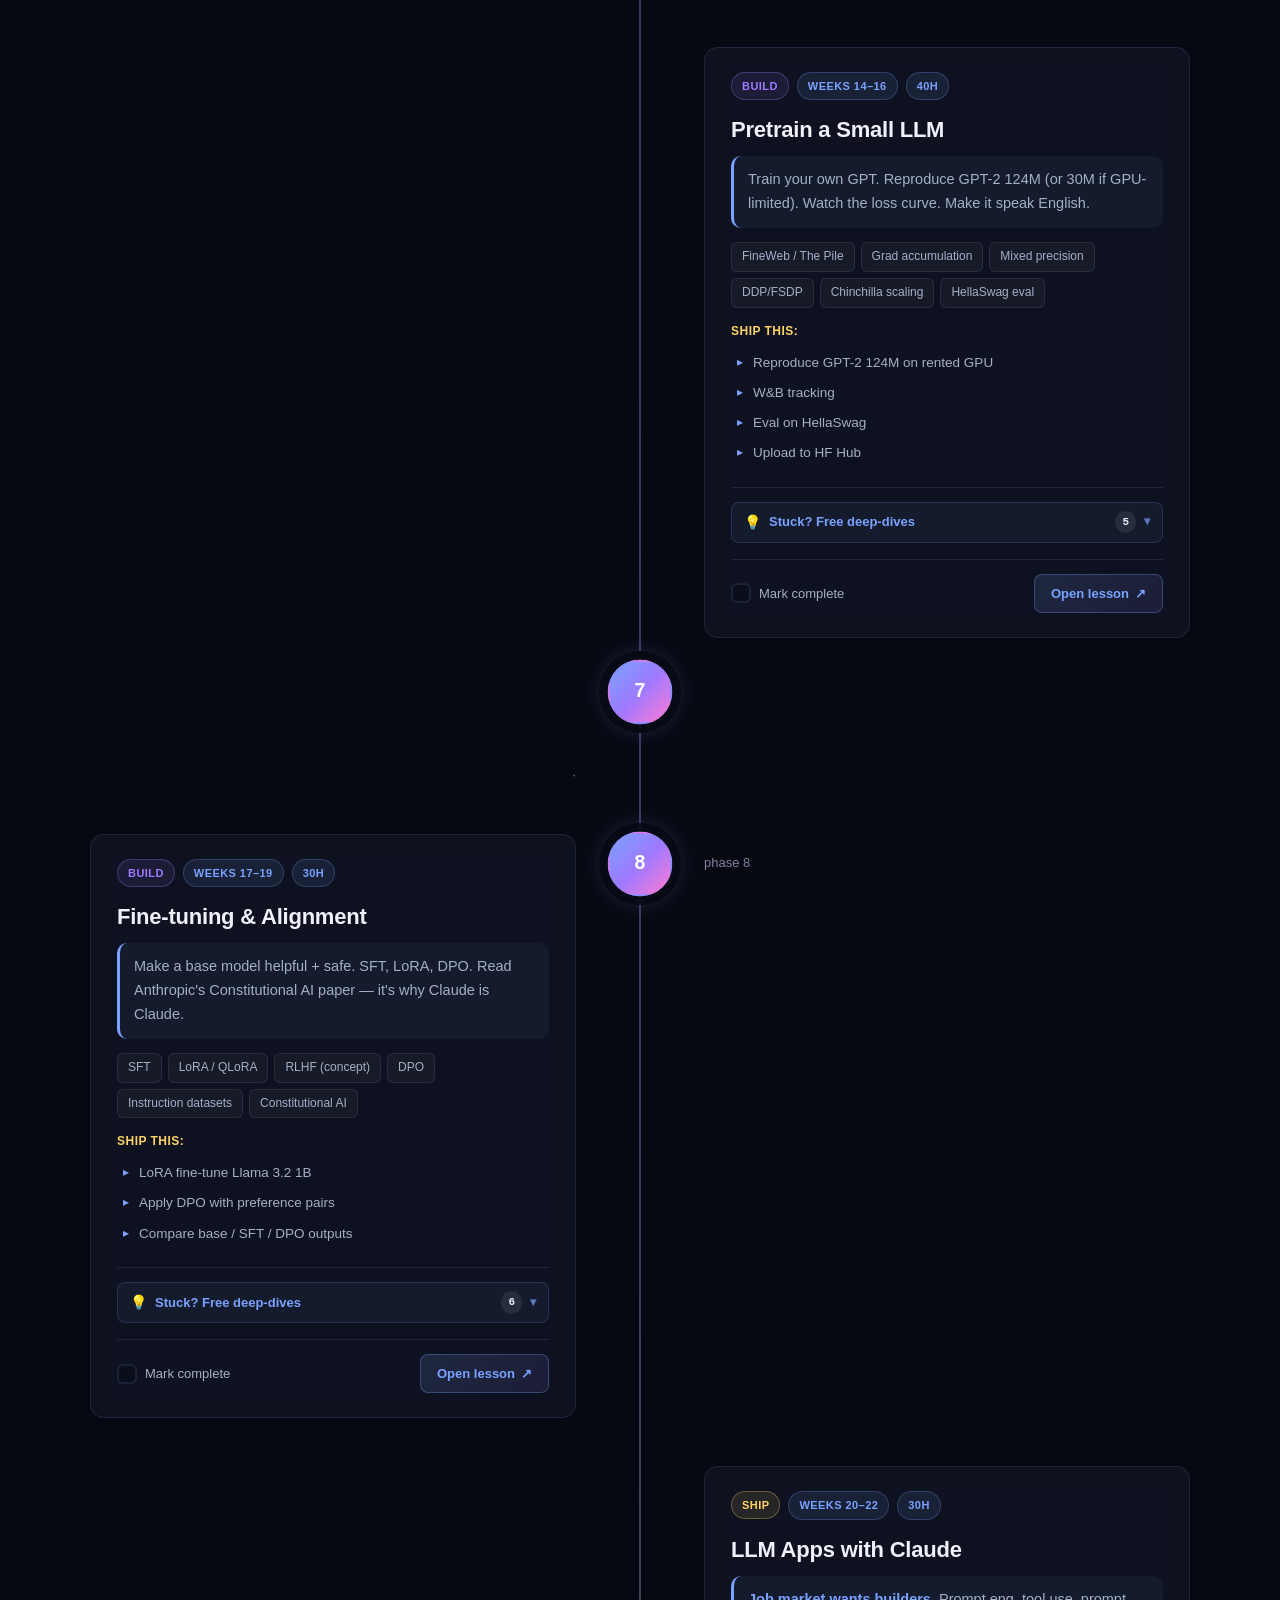
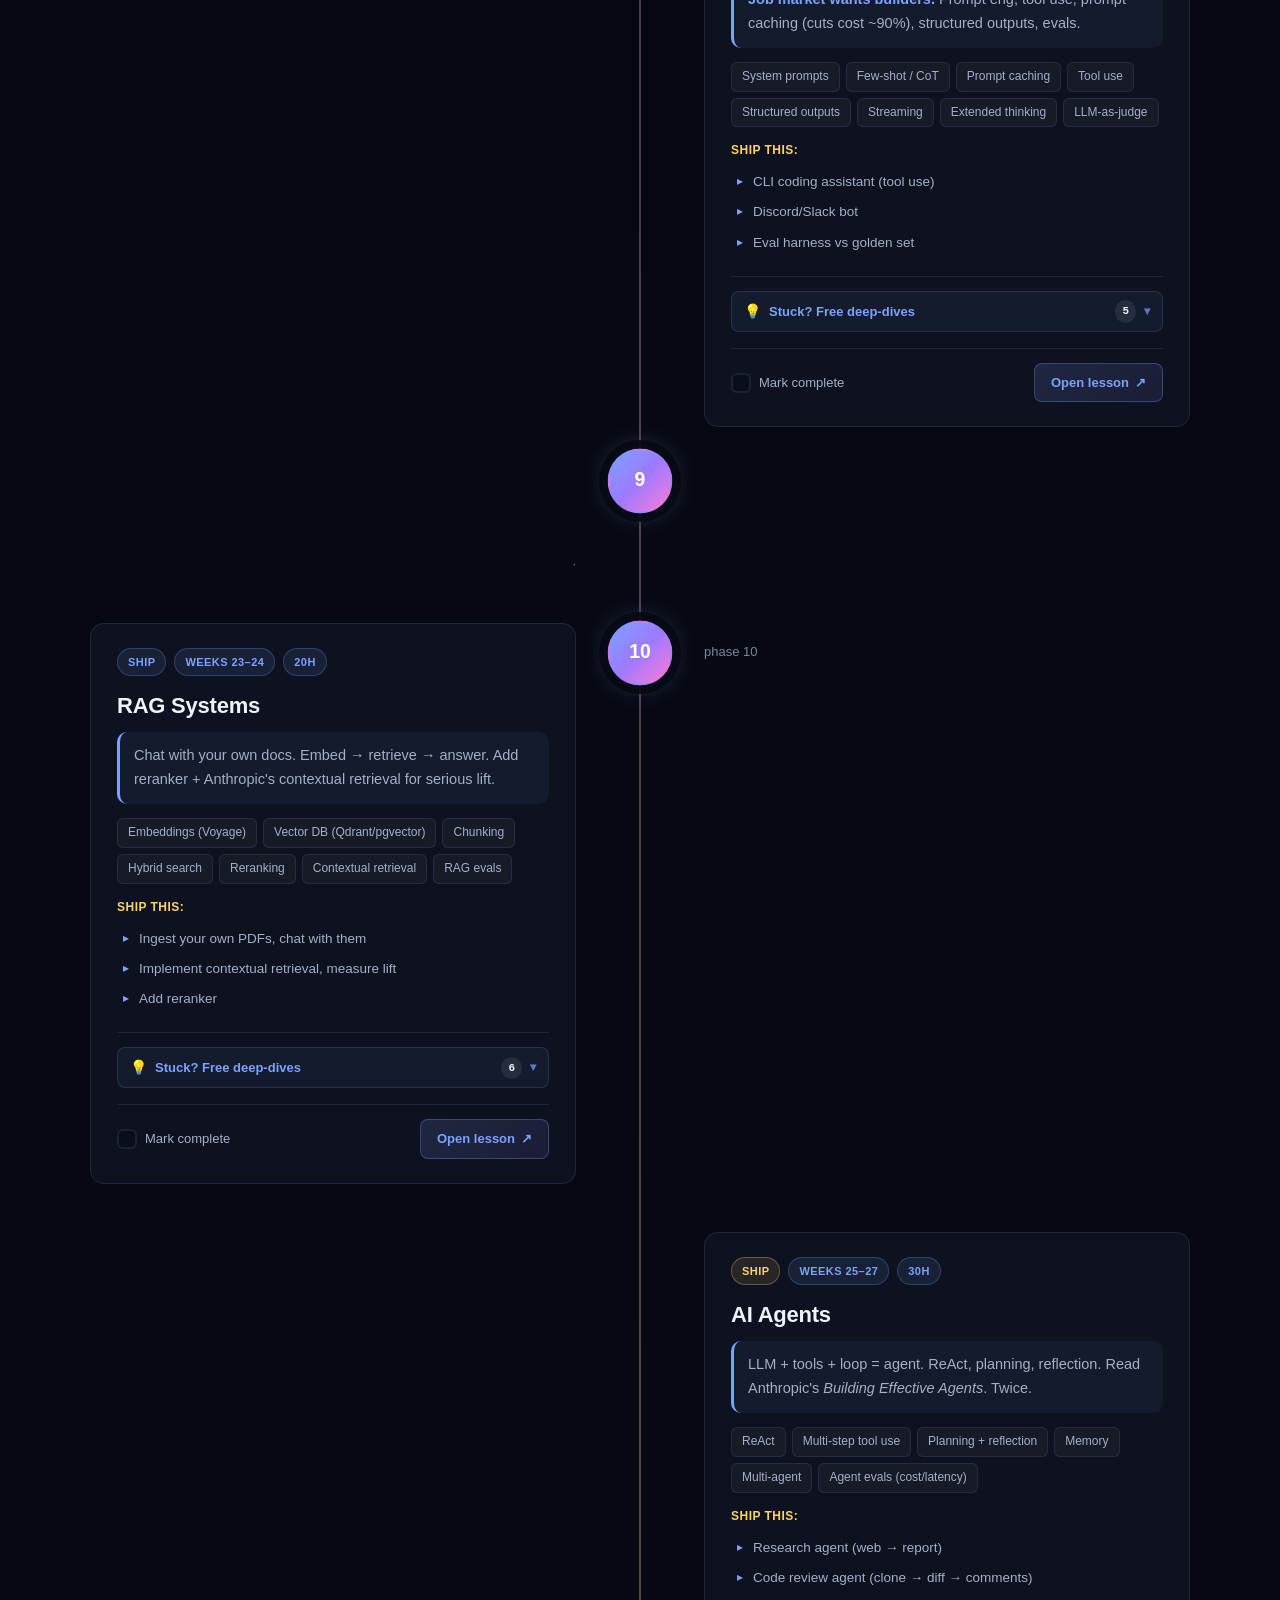
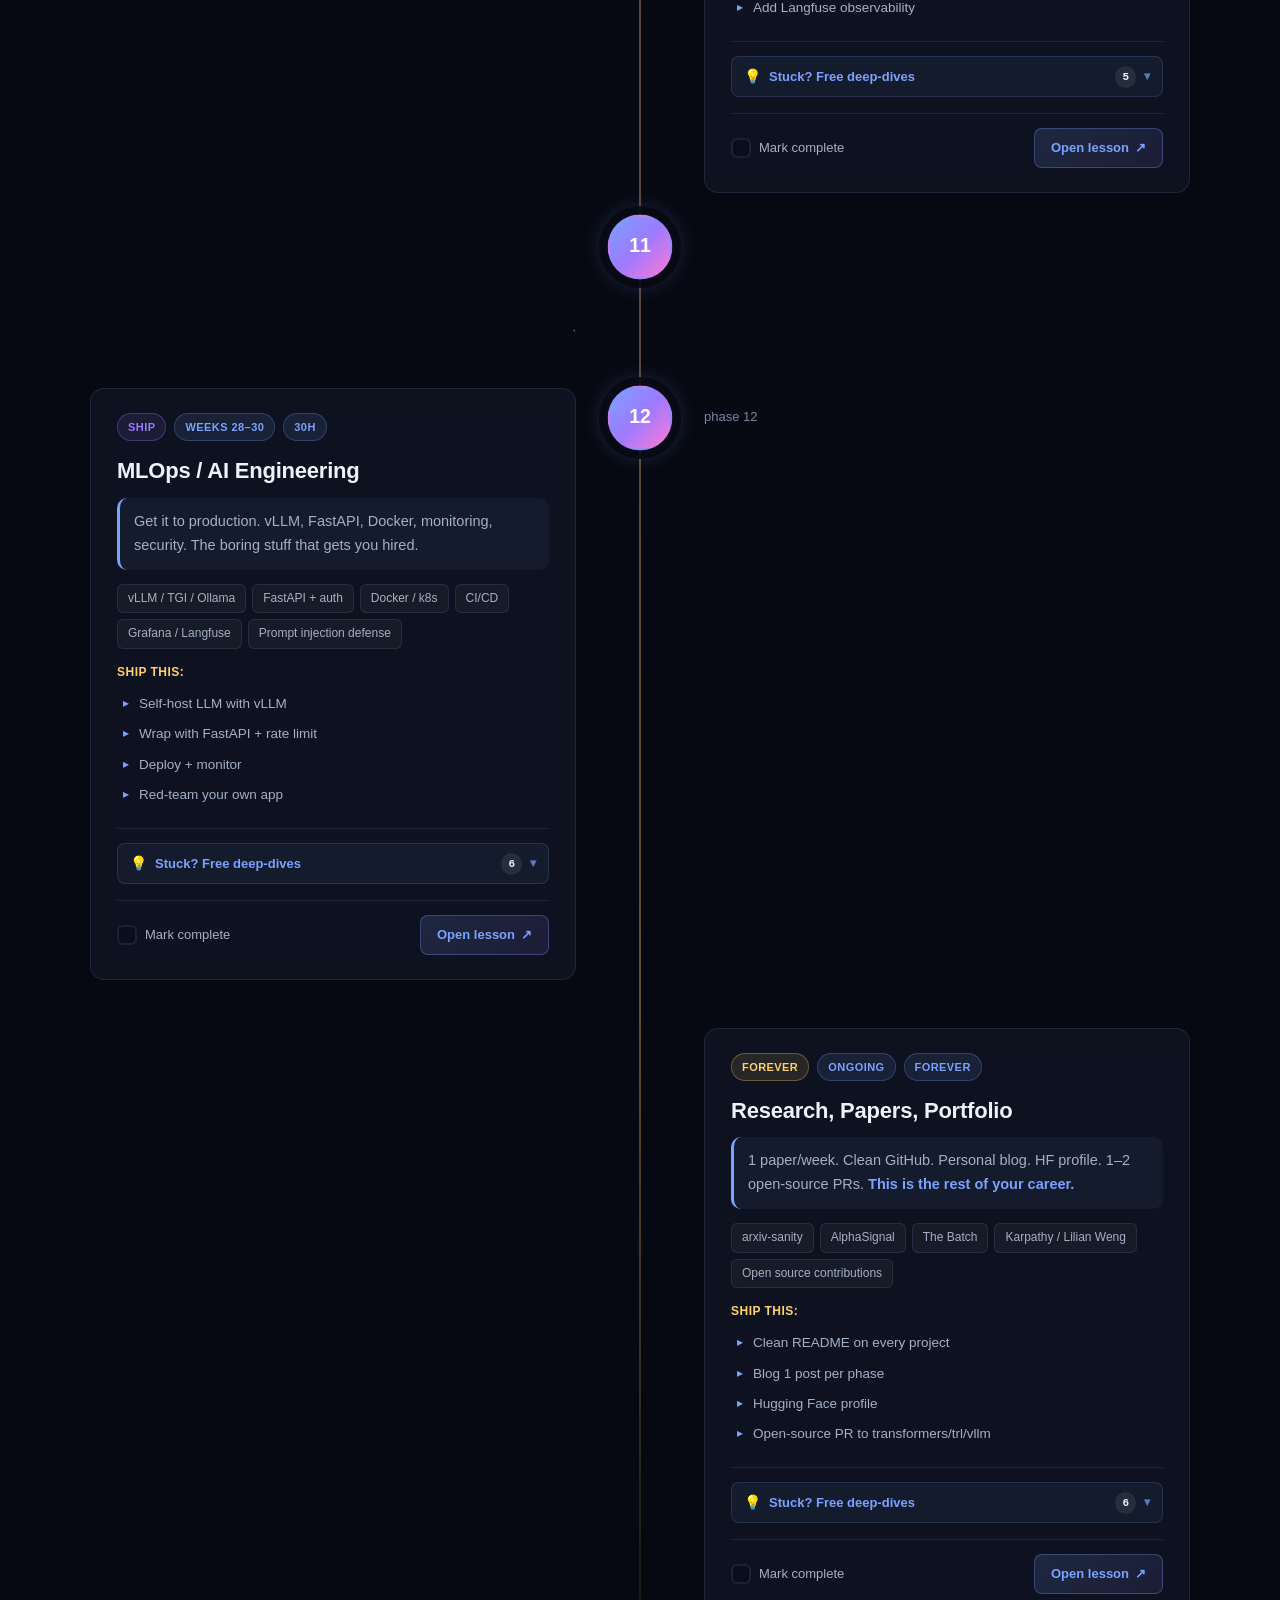
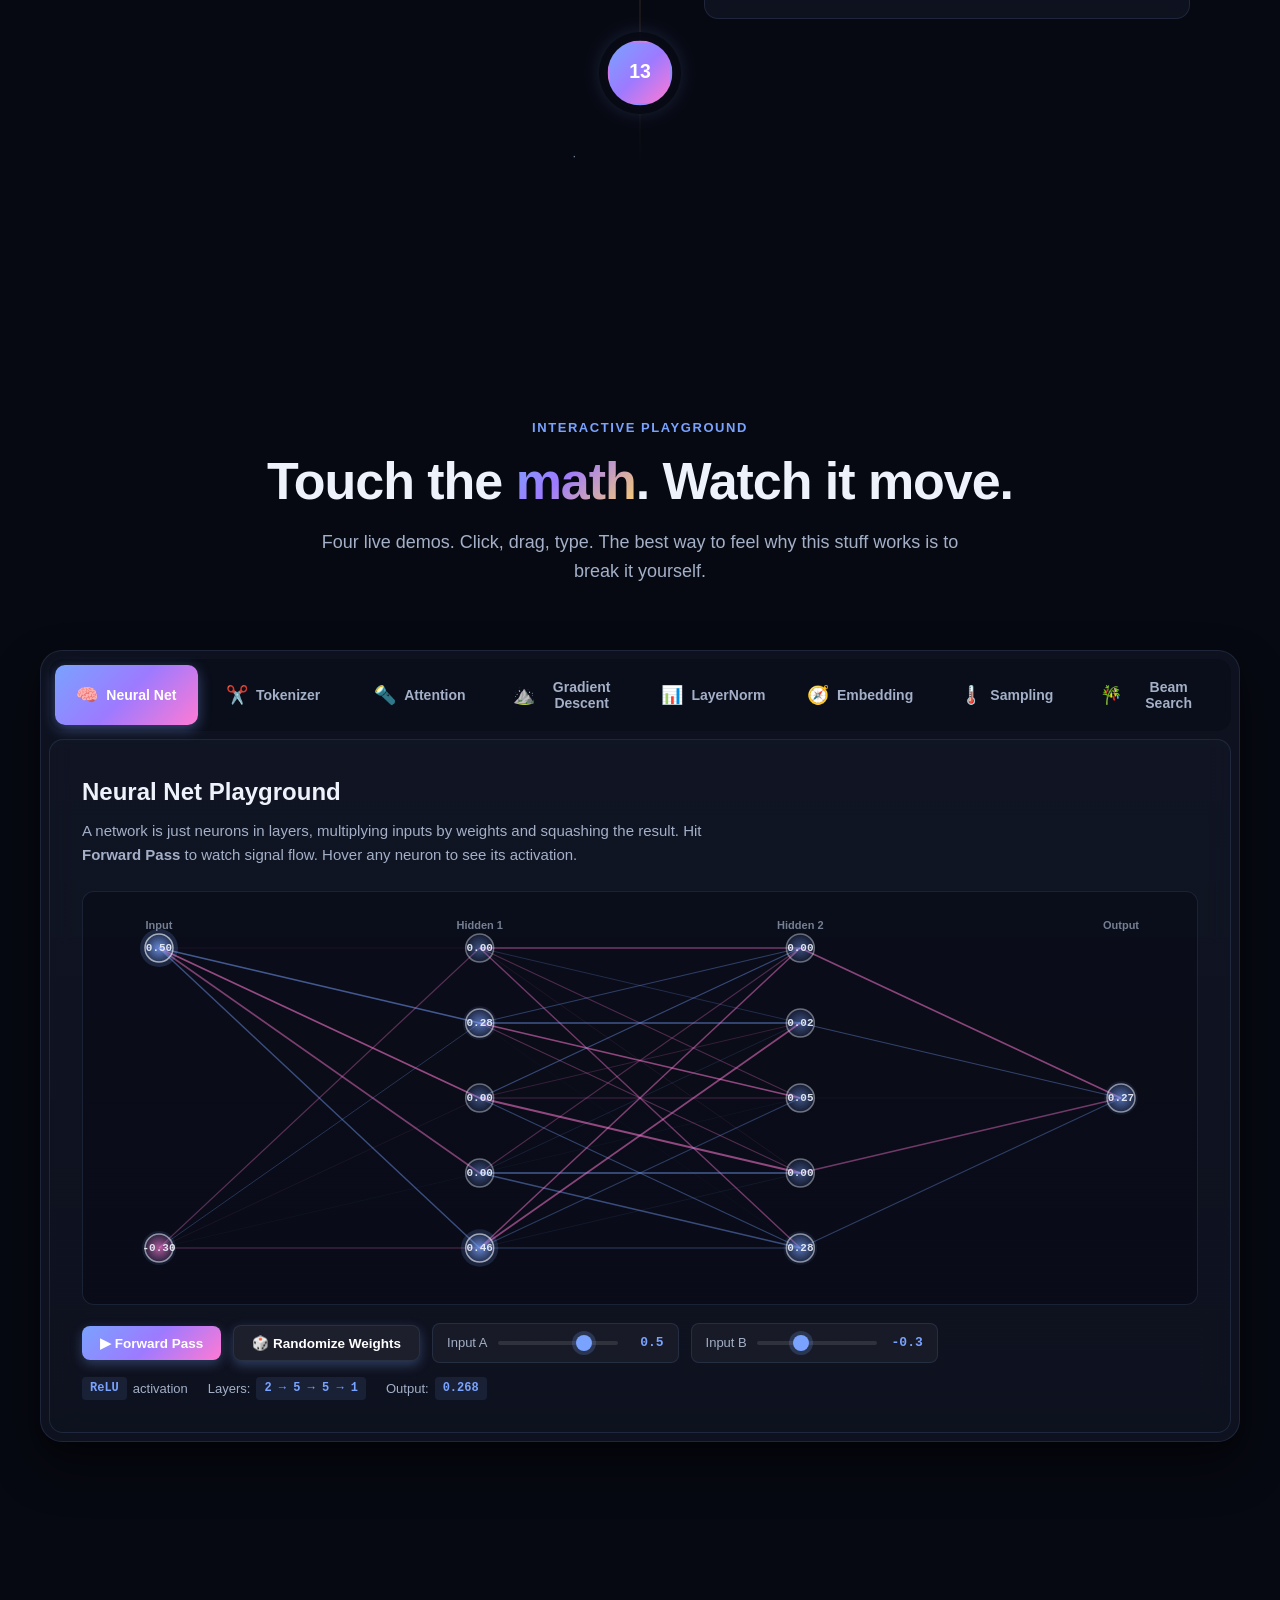
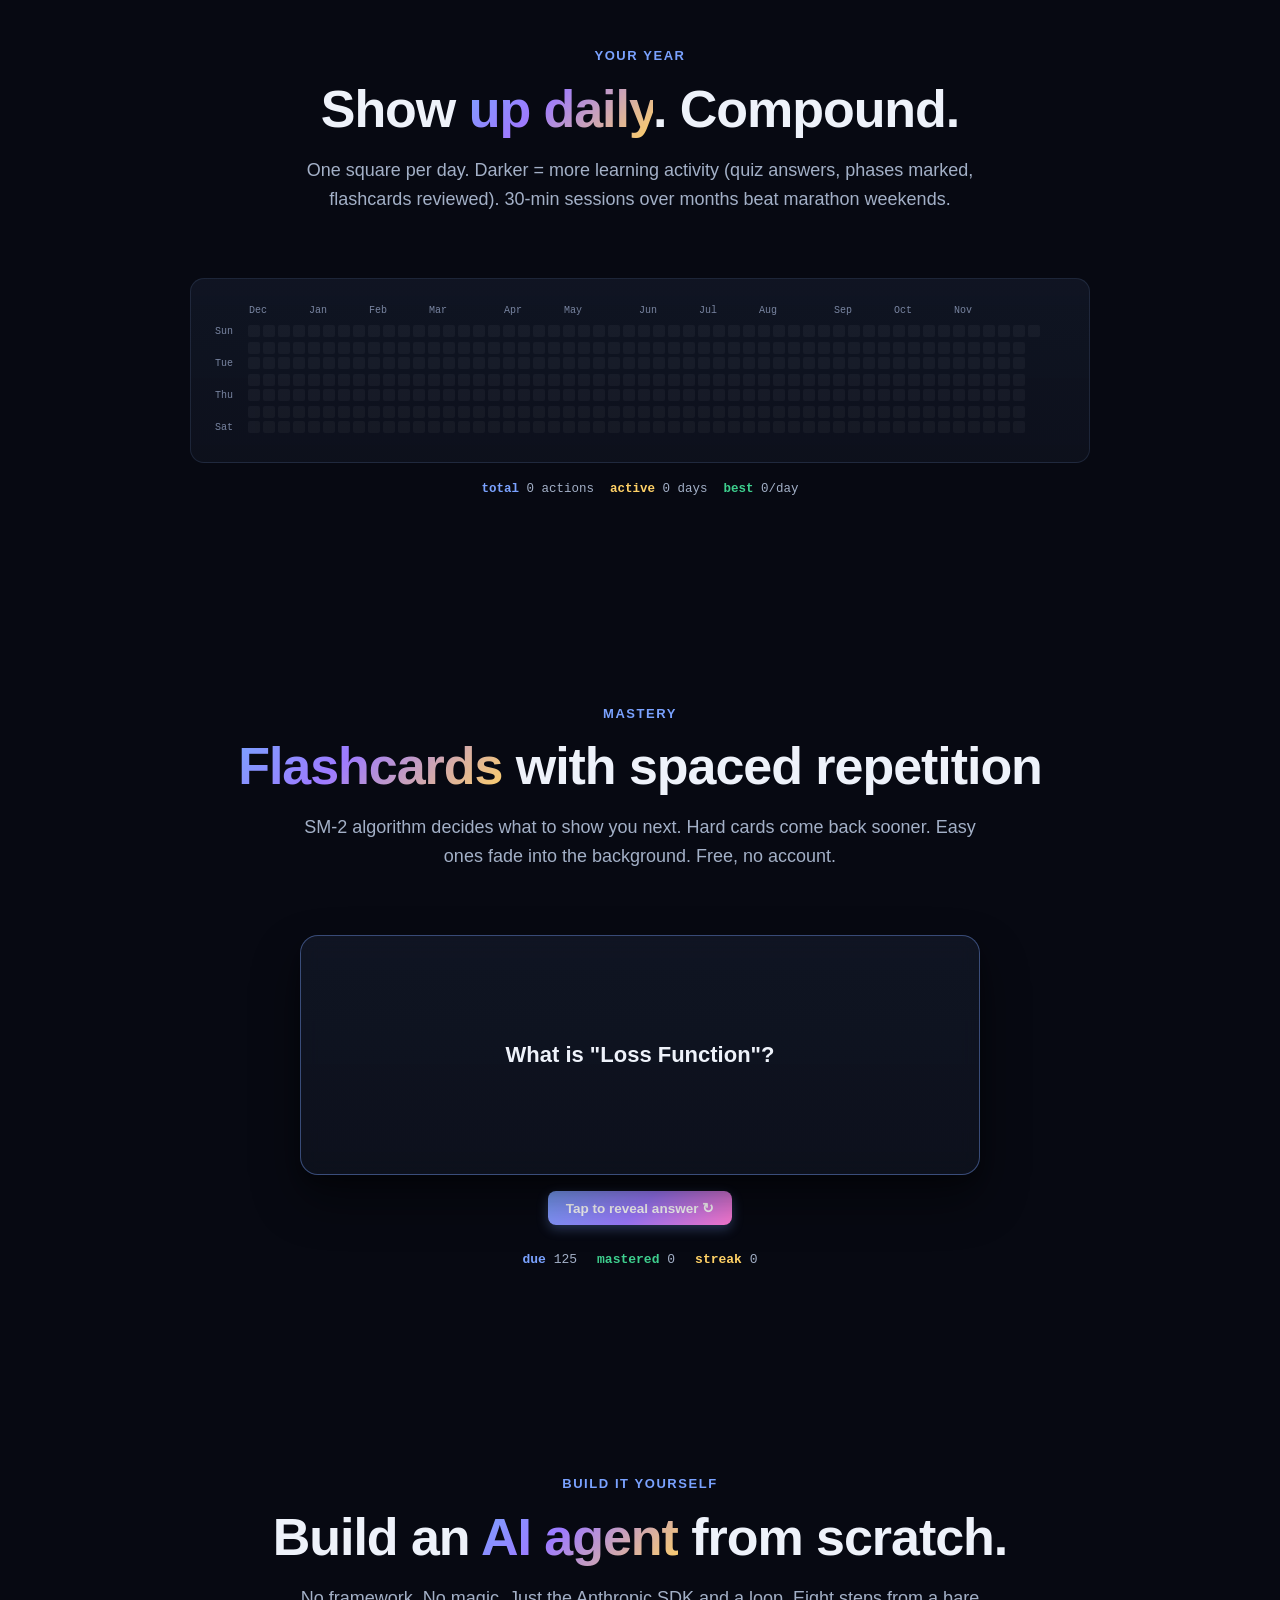
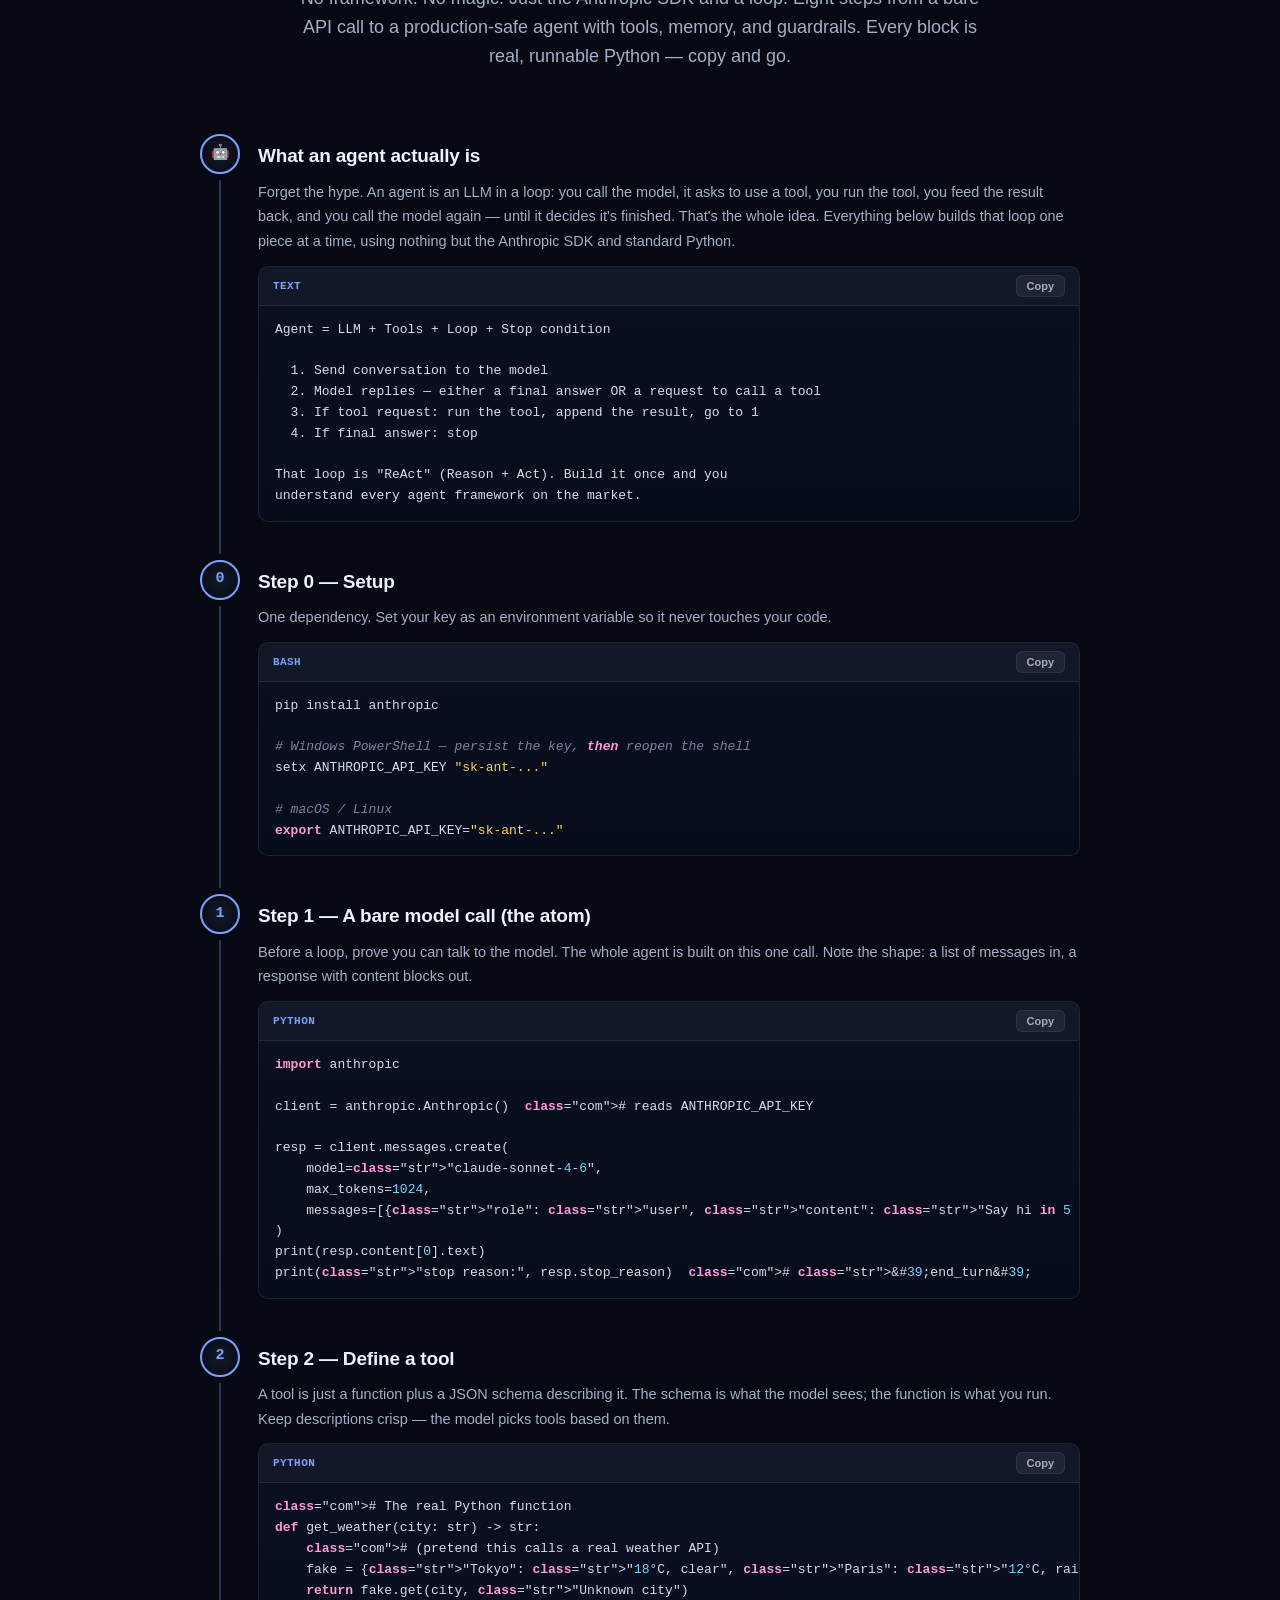
==== commit bac43f0e: "feat: 9 more Deep Concepts — diffusion, vision, speech, and key practical/safety topics Broaden cove" ====
--- a/index.html
+++ b/index.html
@@ -97,7 +97,7 @@
       <div class="hero-stat"><div class="num" data-count="14">0</div><div class="lbl">Phases</div></div>
       <div class="hero-stat"><div class="num" data-count="30">0</div><div class="lbl">Weeks</div></div>
       <div class="hero-stat"><div class="num" data-count="8">0</div><div class="lbl">Live demos</div></div>
-      <div class="hero-stat"><div class="num" data-count="17">0</div><div class="lbl">Deep concepts</div></div>
+      <div class="hero-stat"><div class="num" data-count="26">0</div><div class="lbl">Deep concepts</div></div>
     </div>
   </div>
   <div class="scroll-cue"><span>Scroll to start</span><span class="arr">↓</span></div>
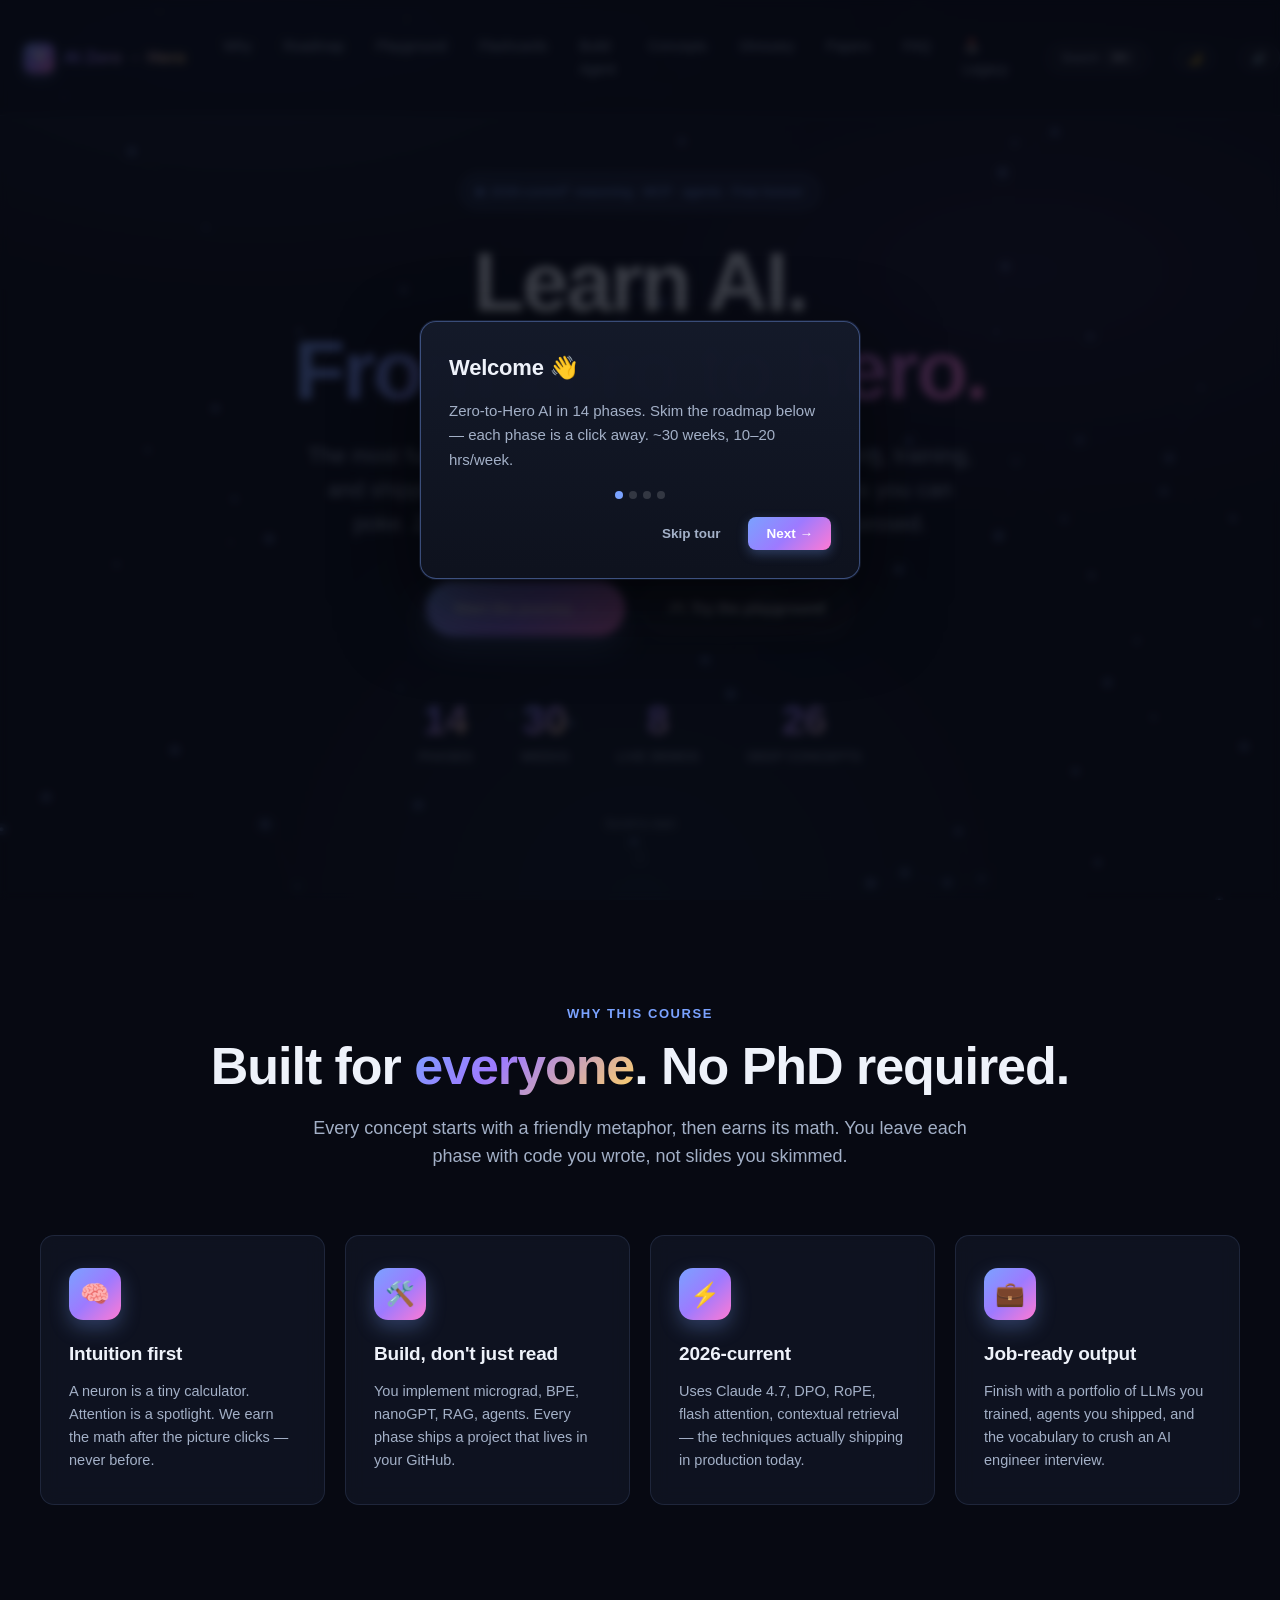
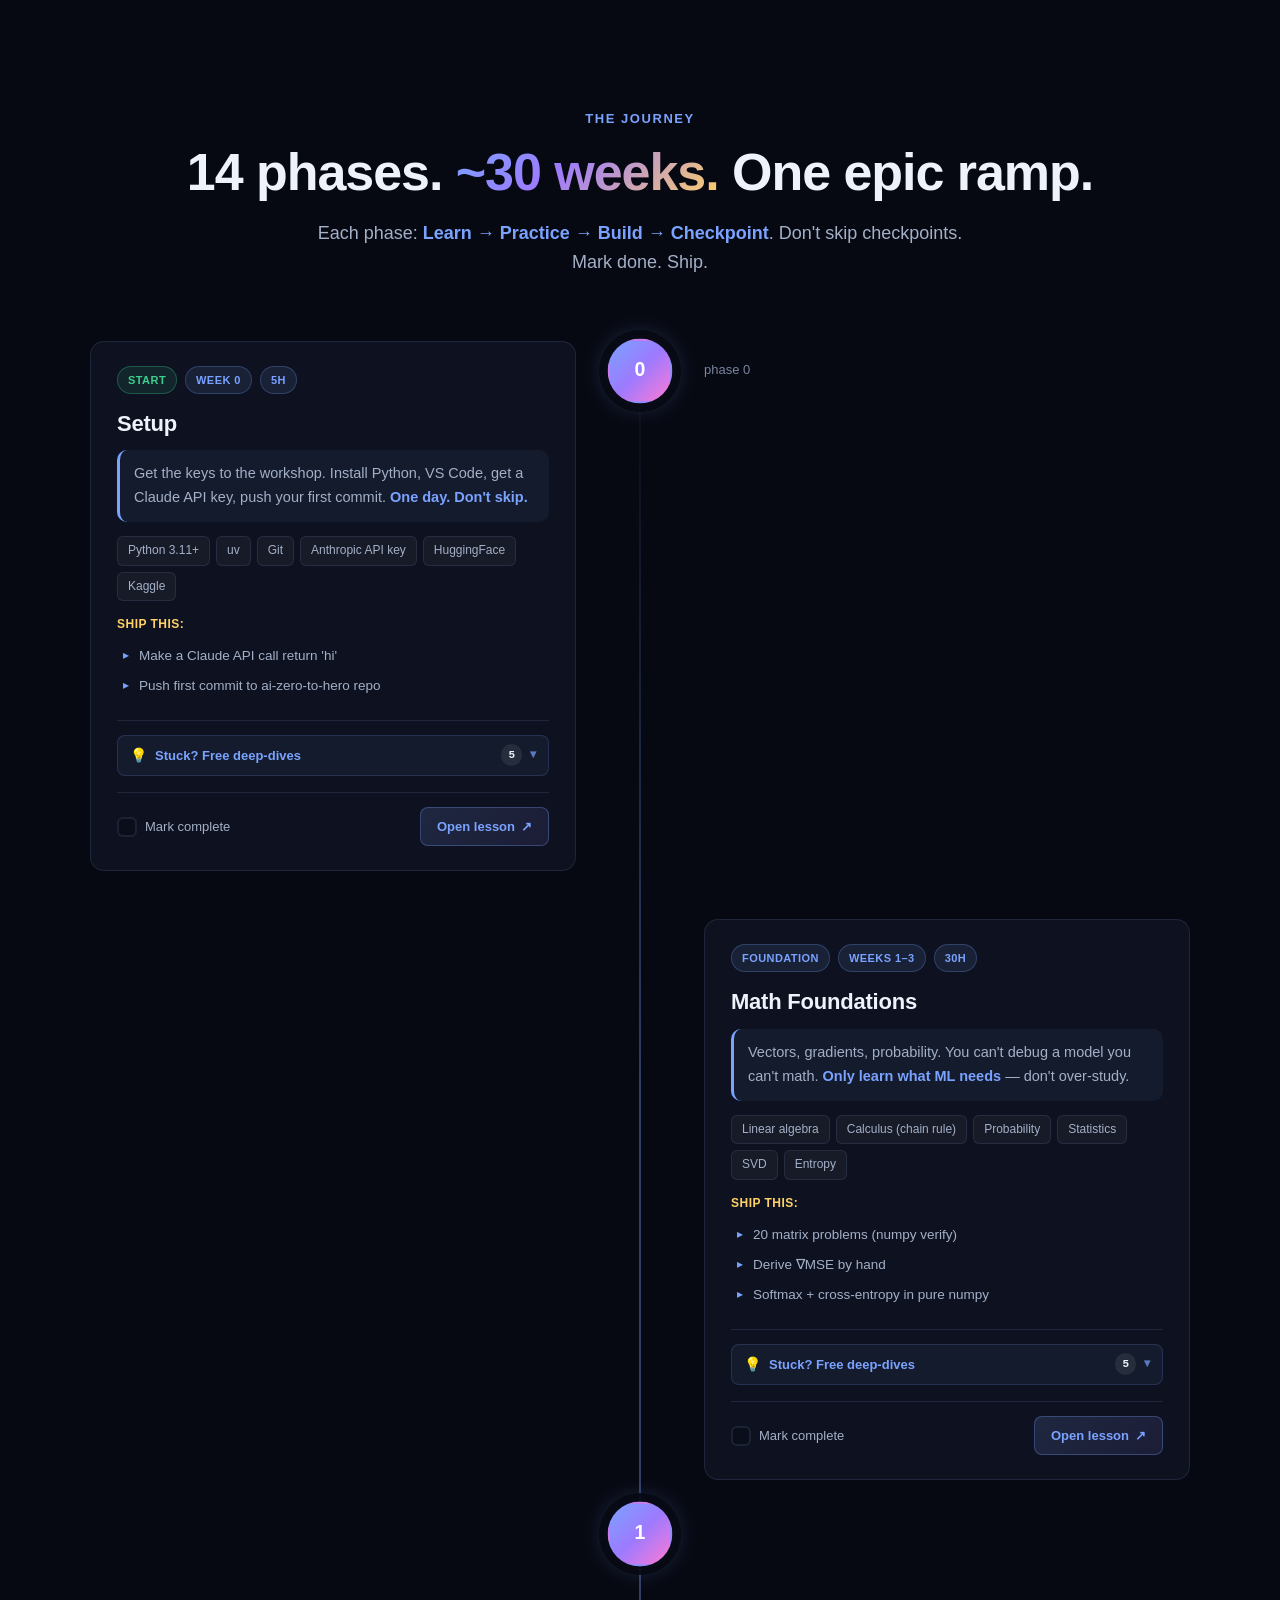
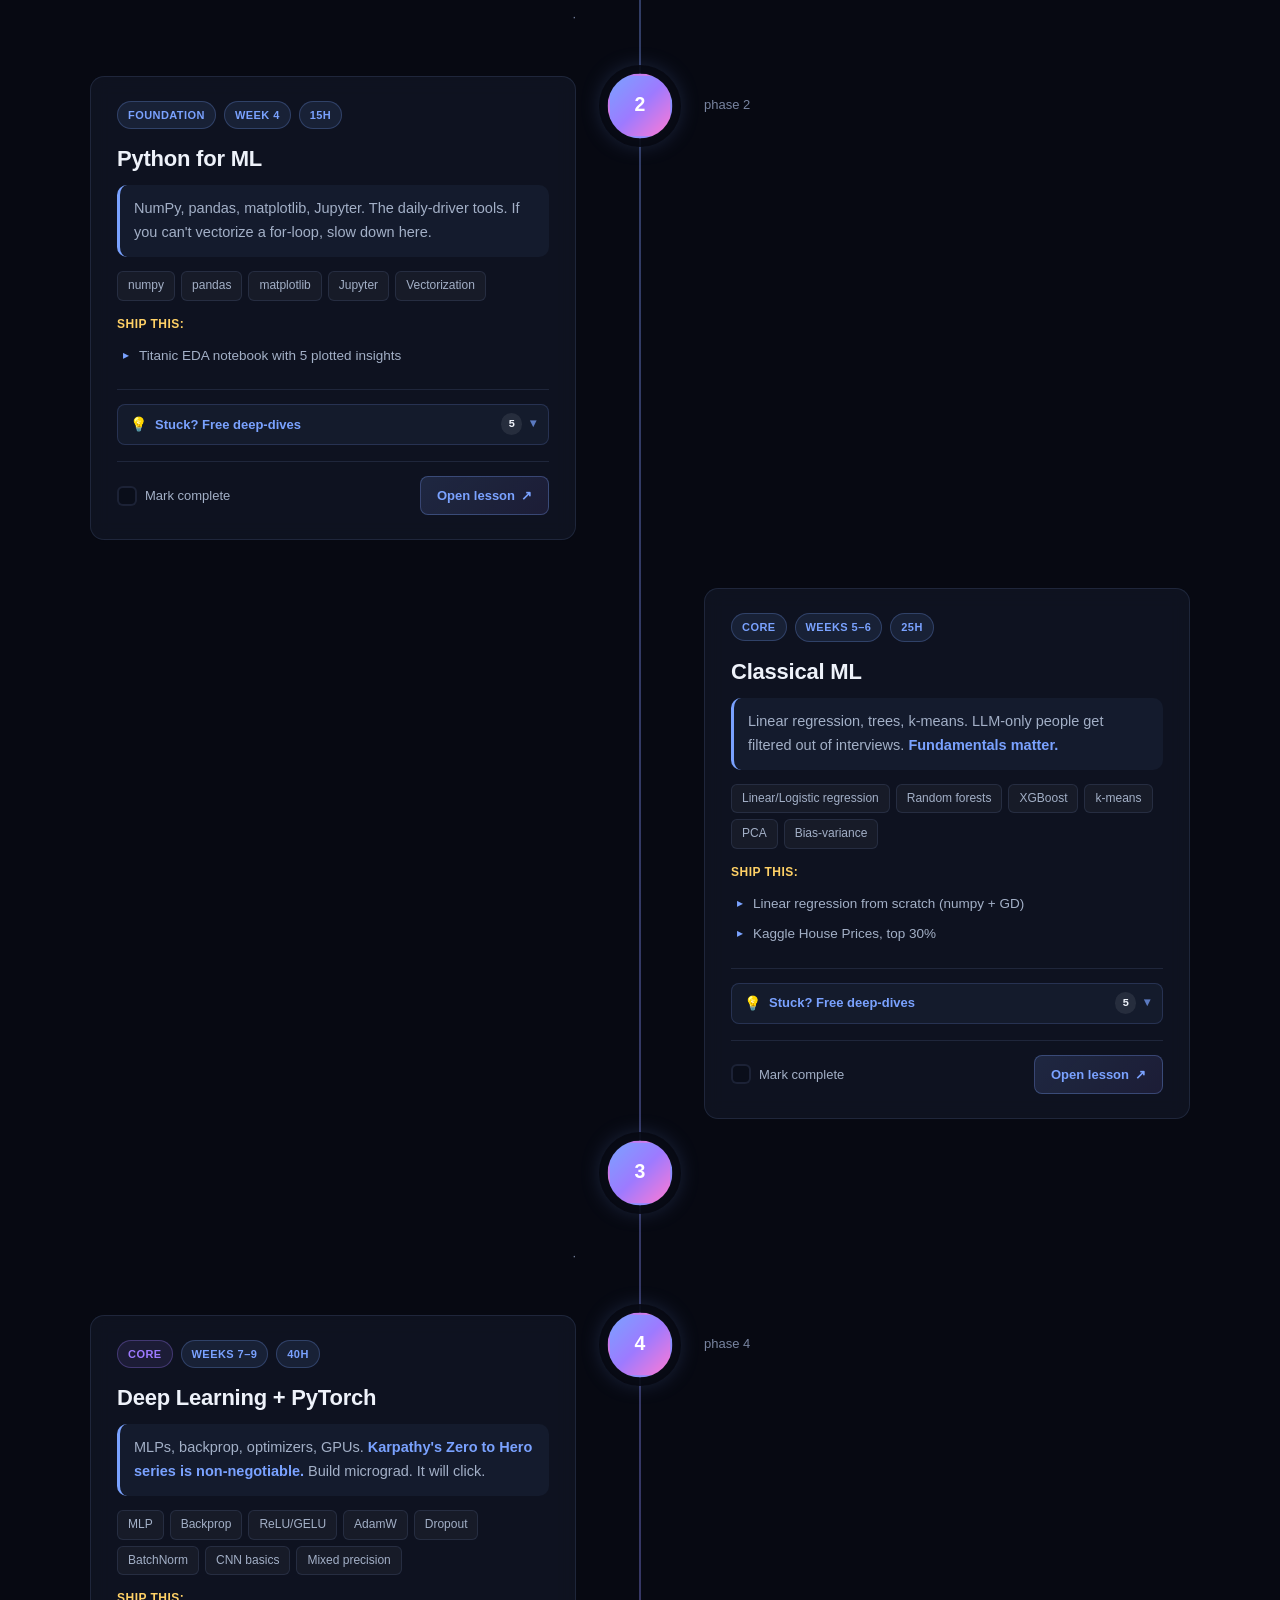
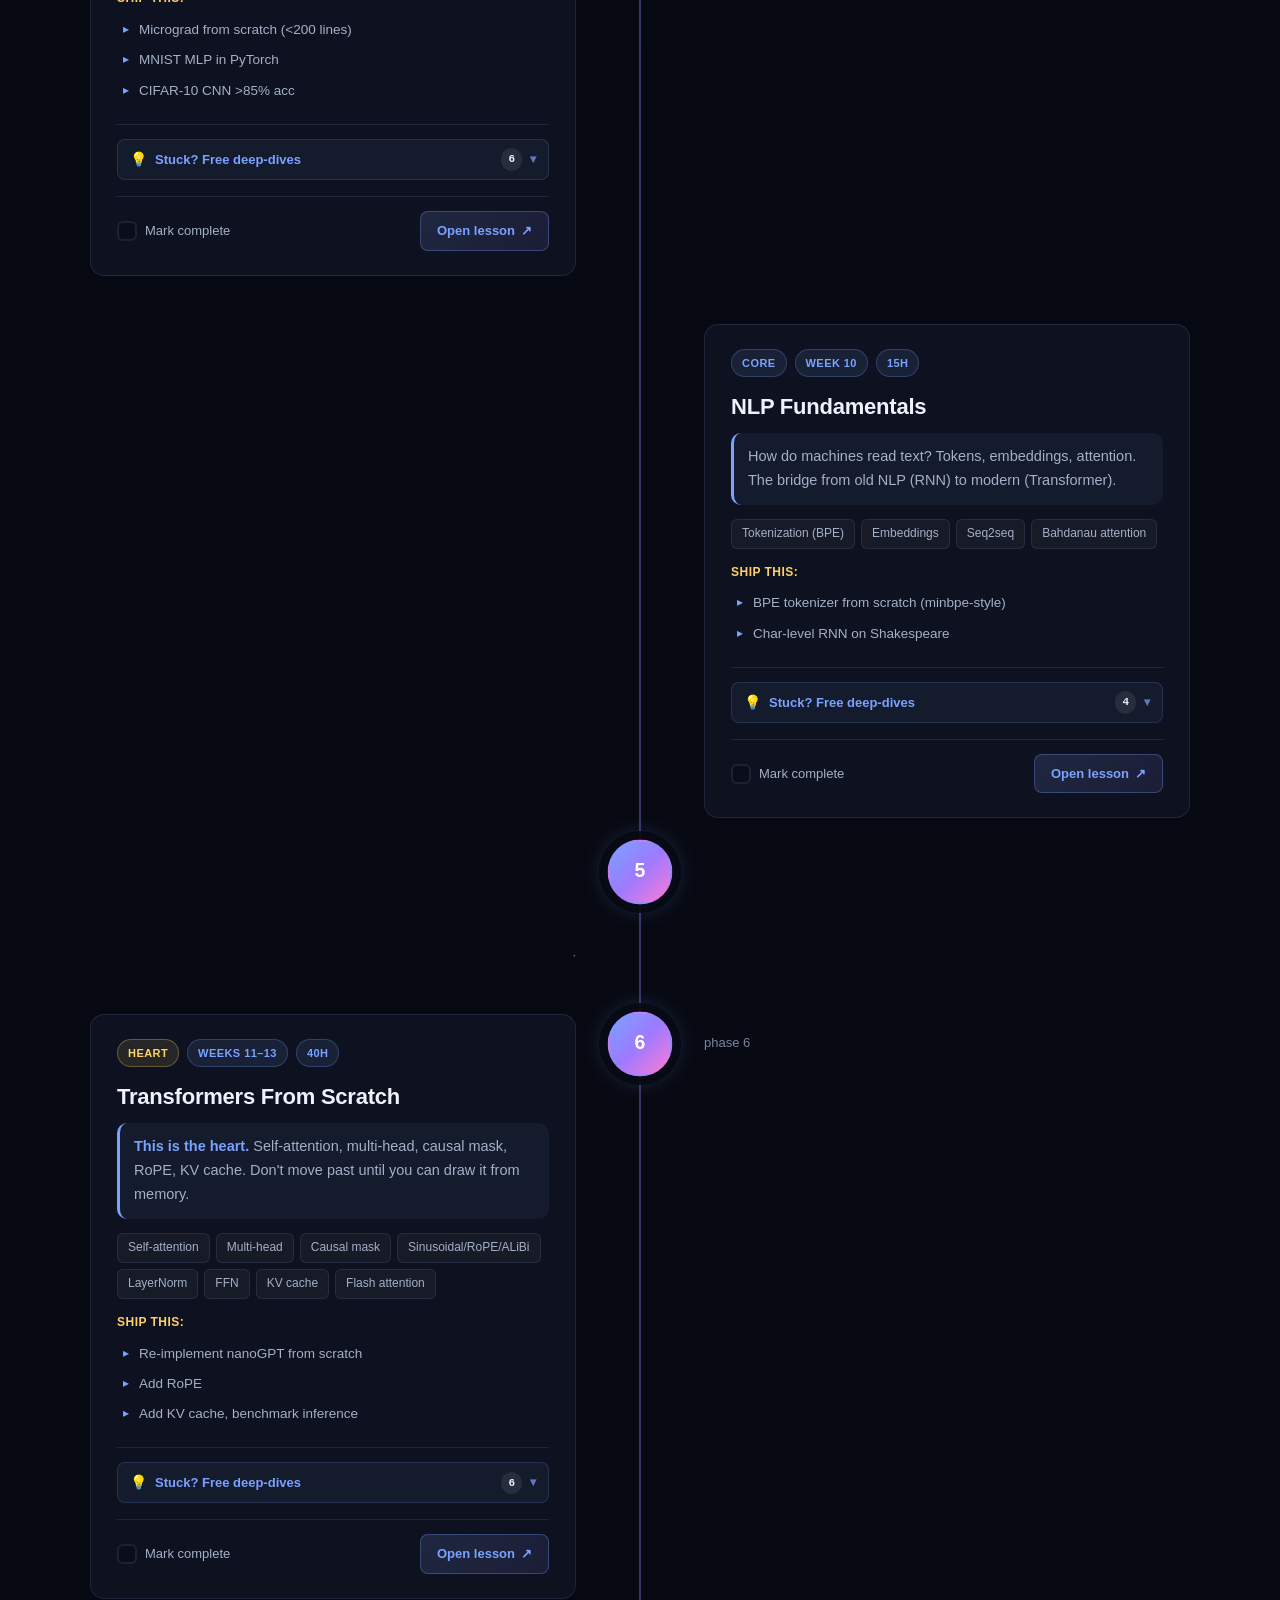
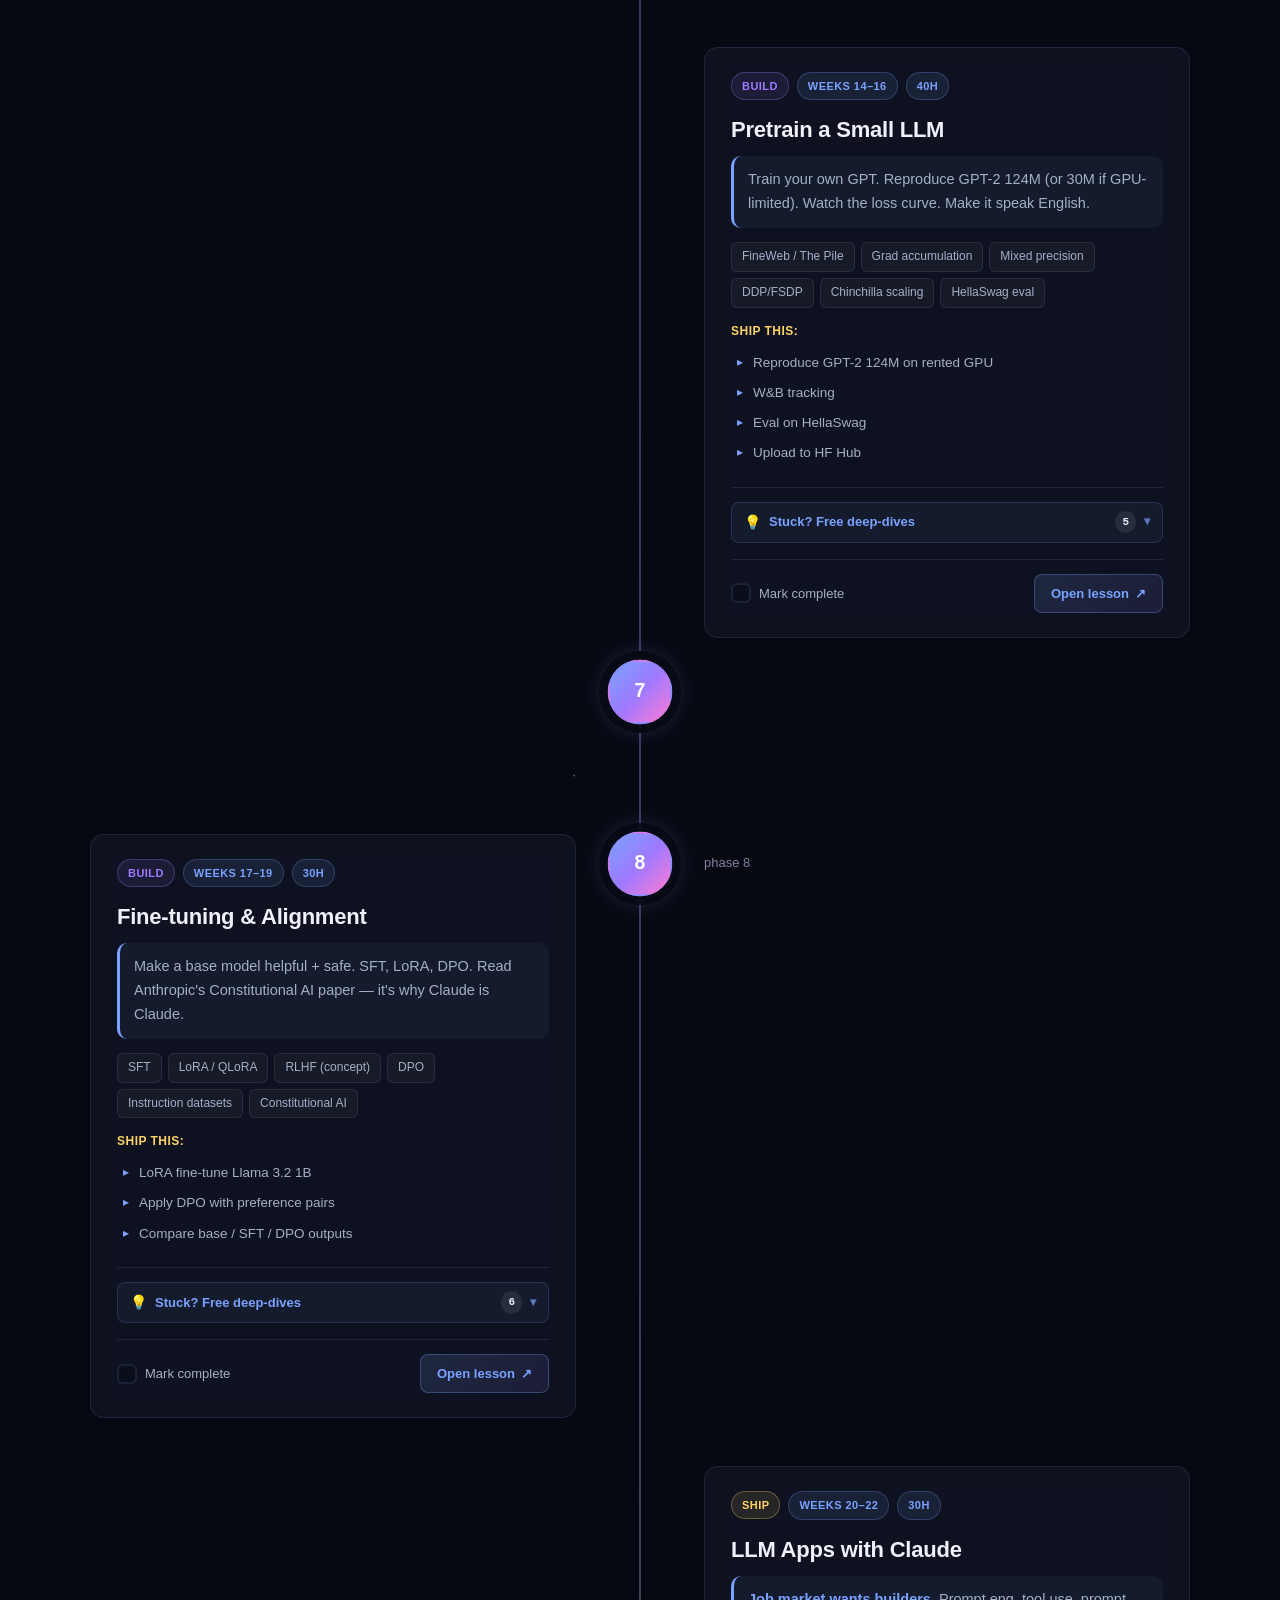
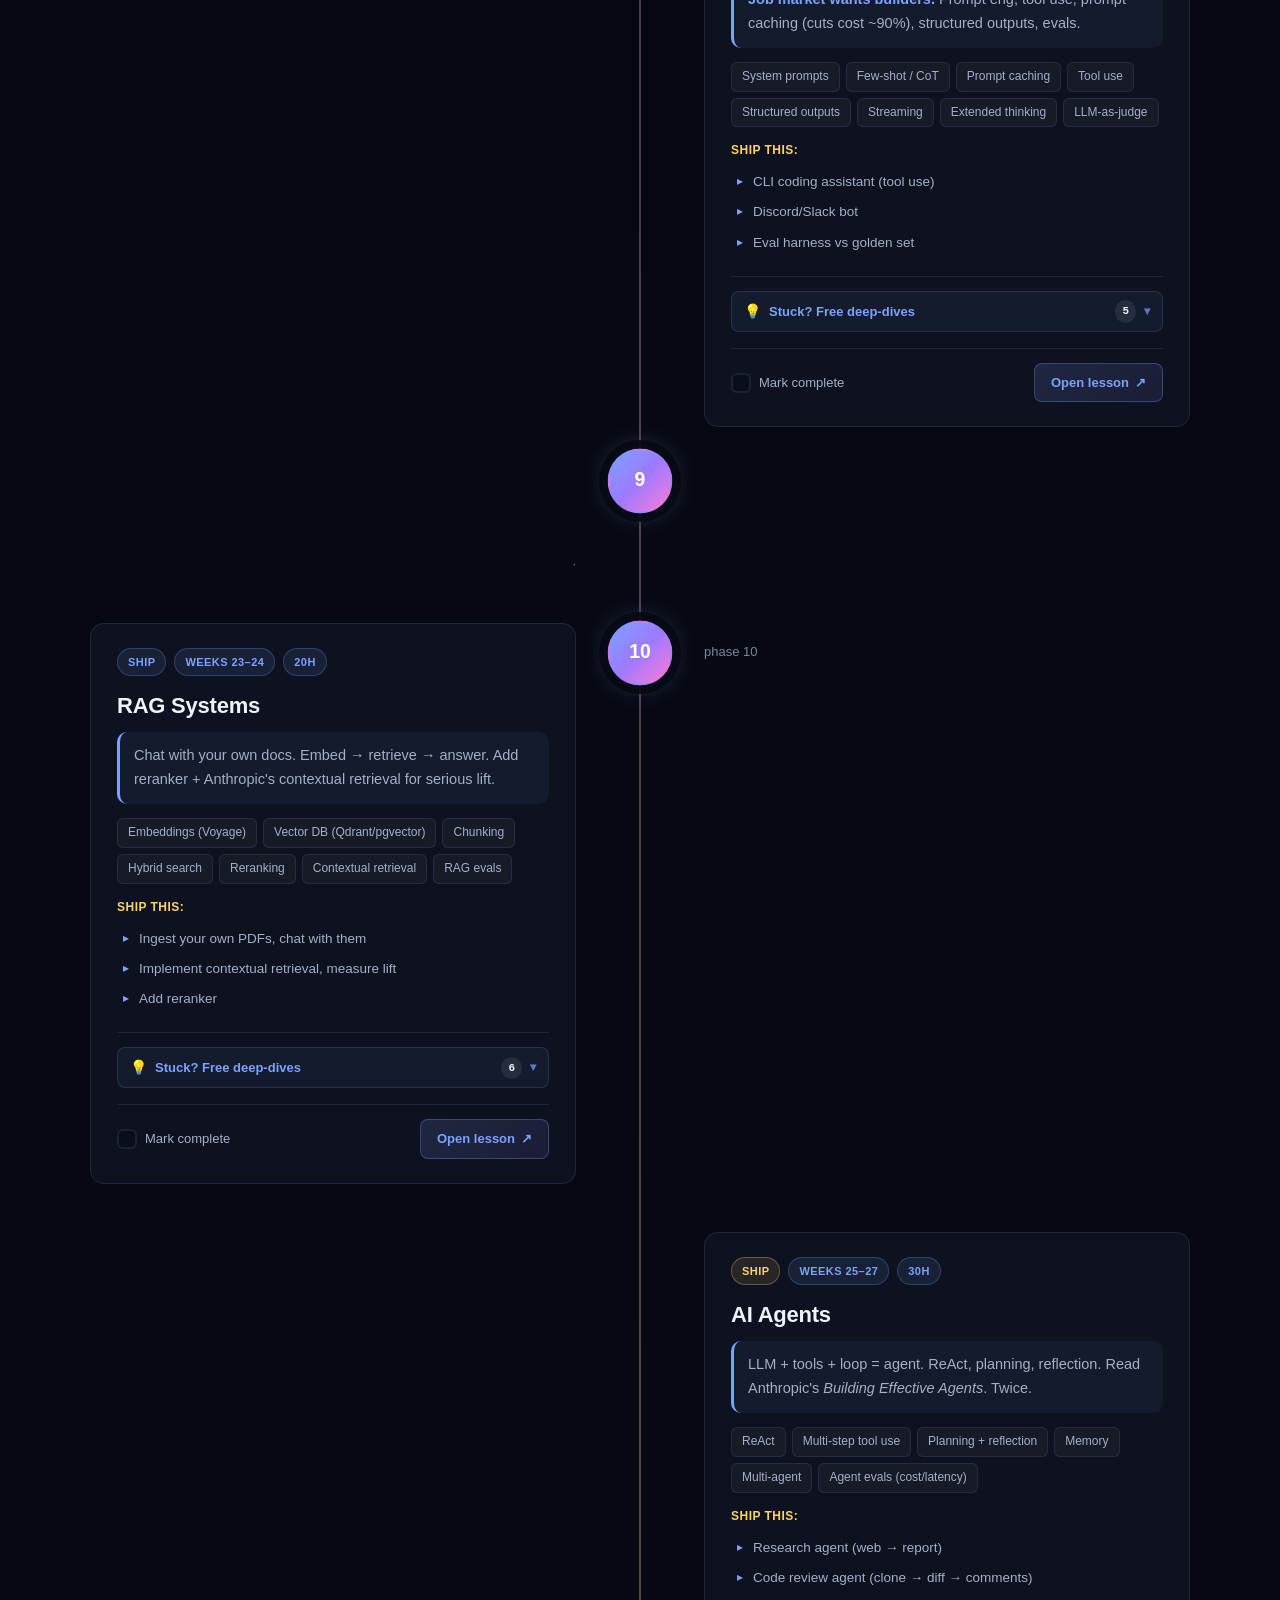
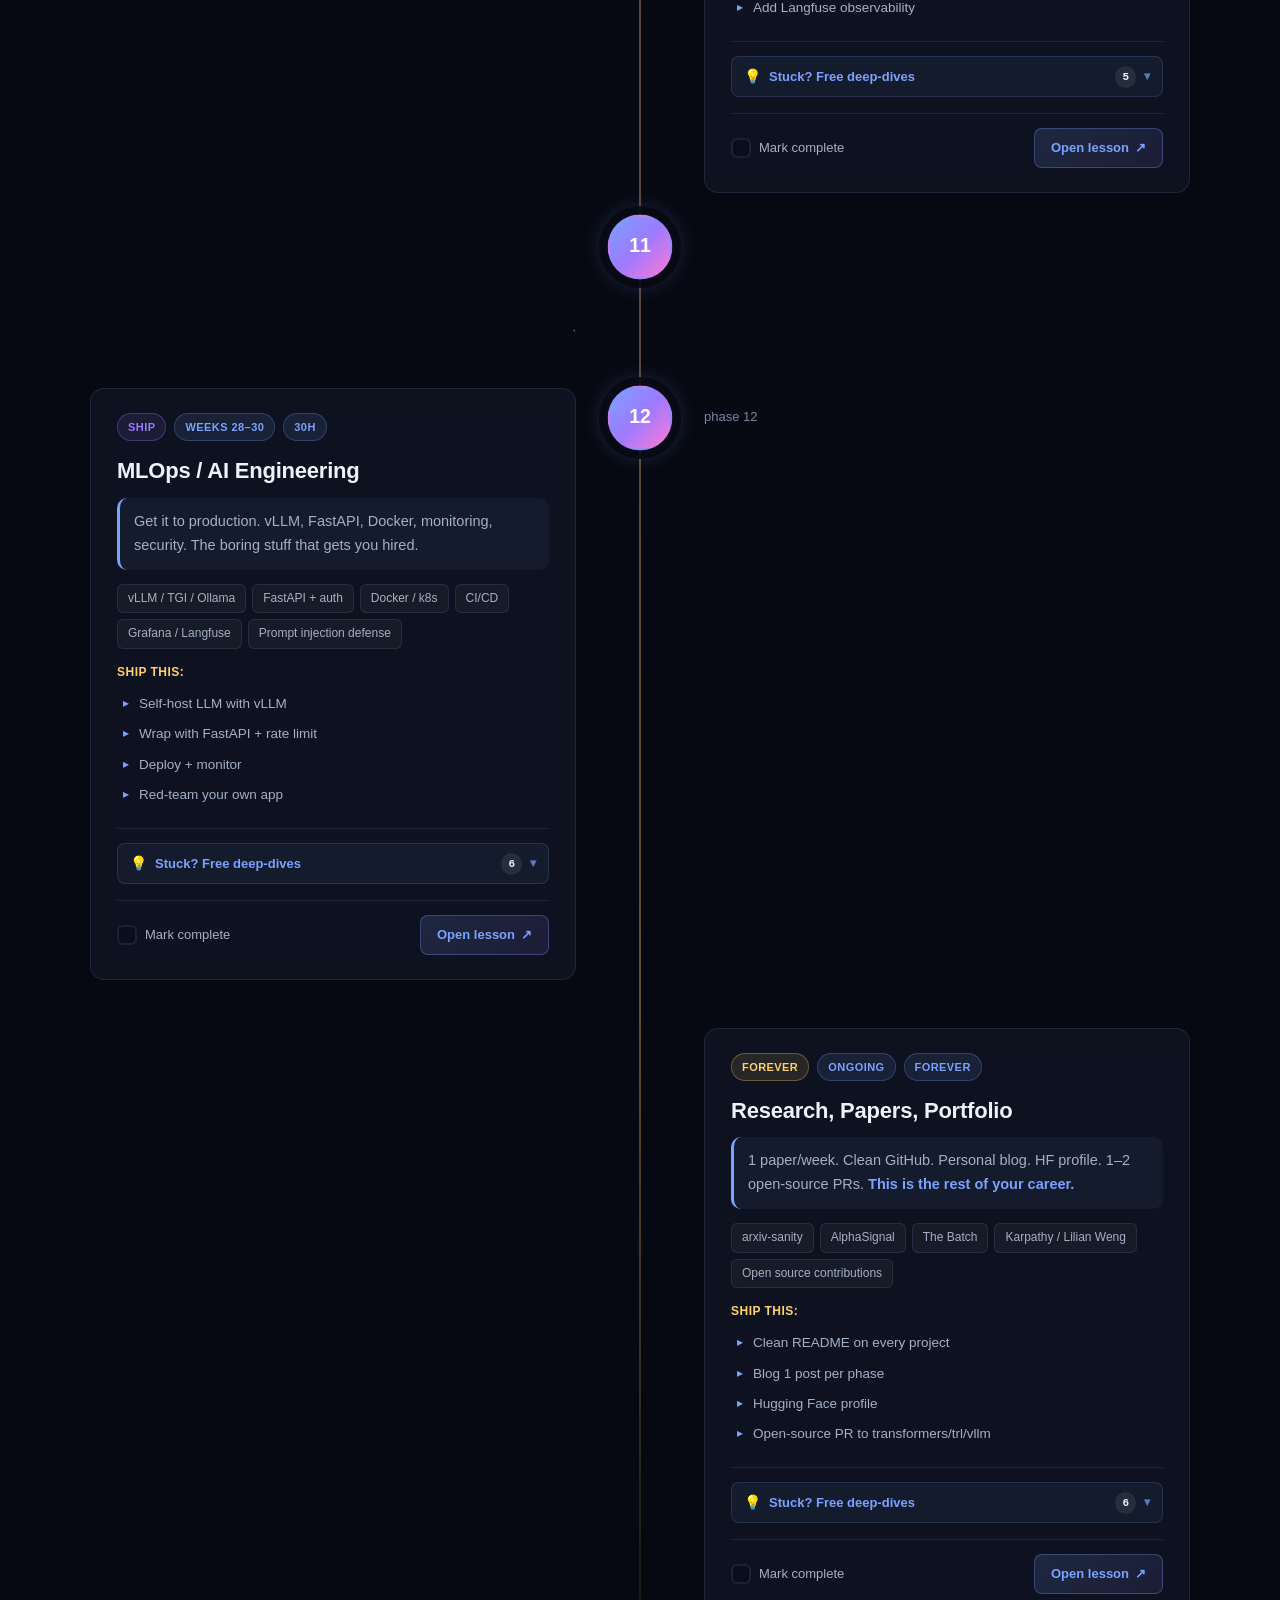
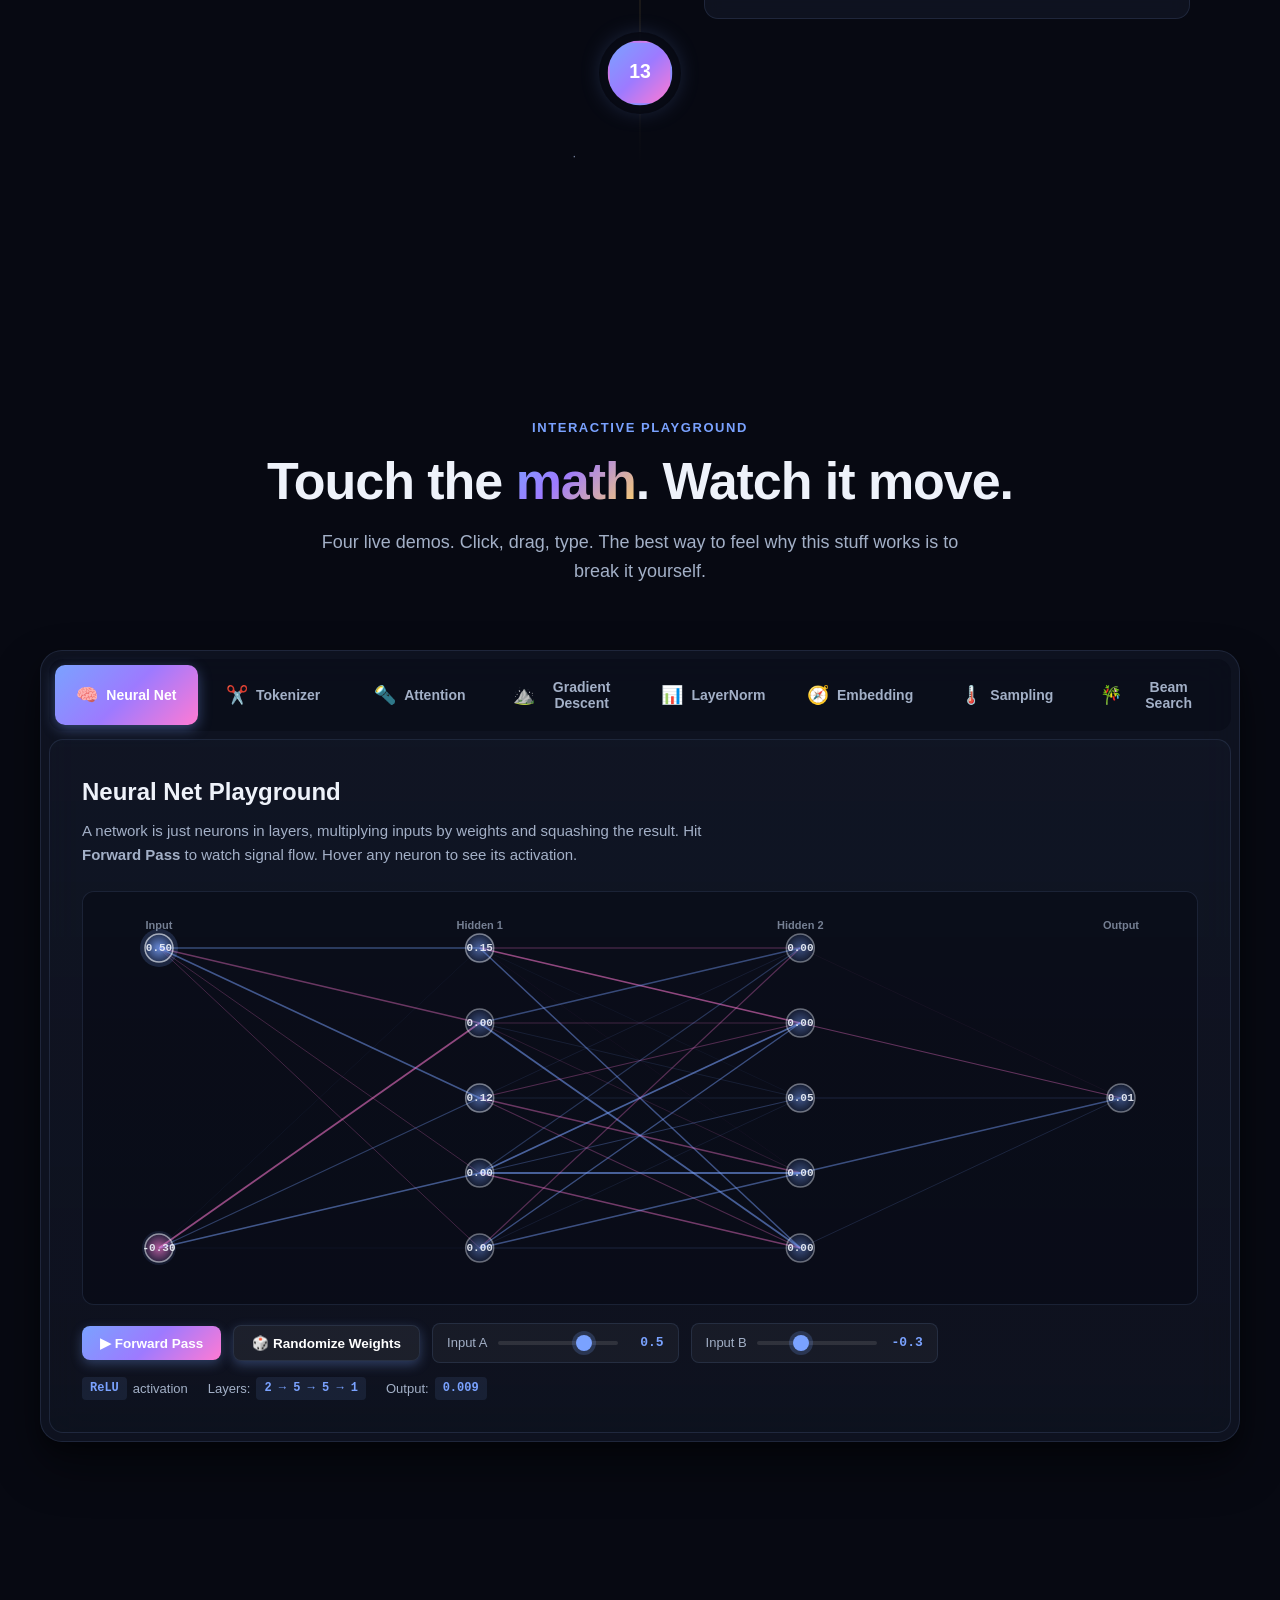
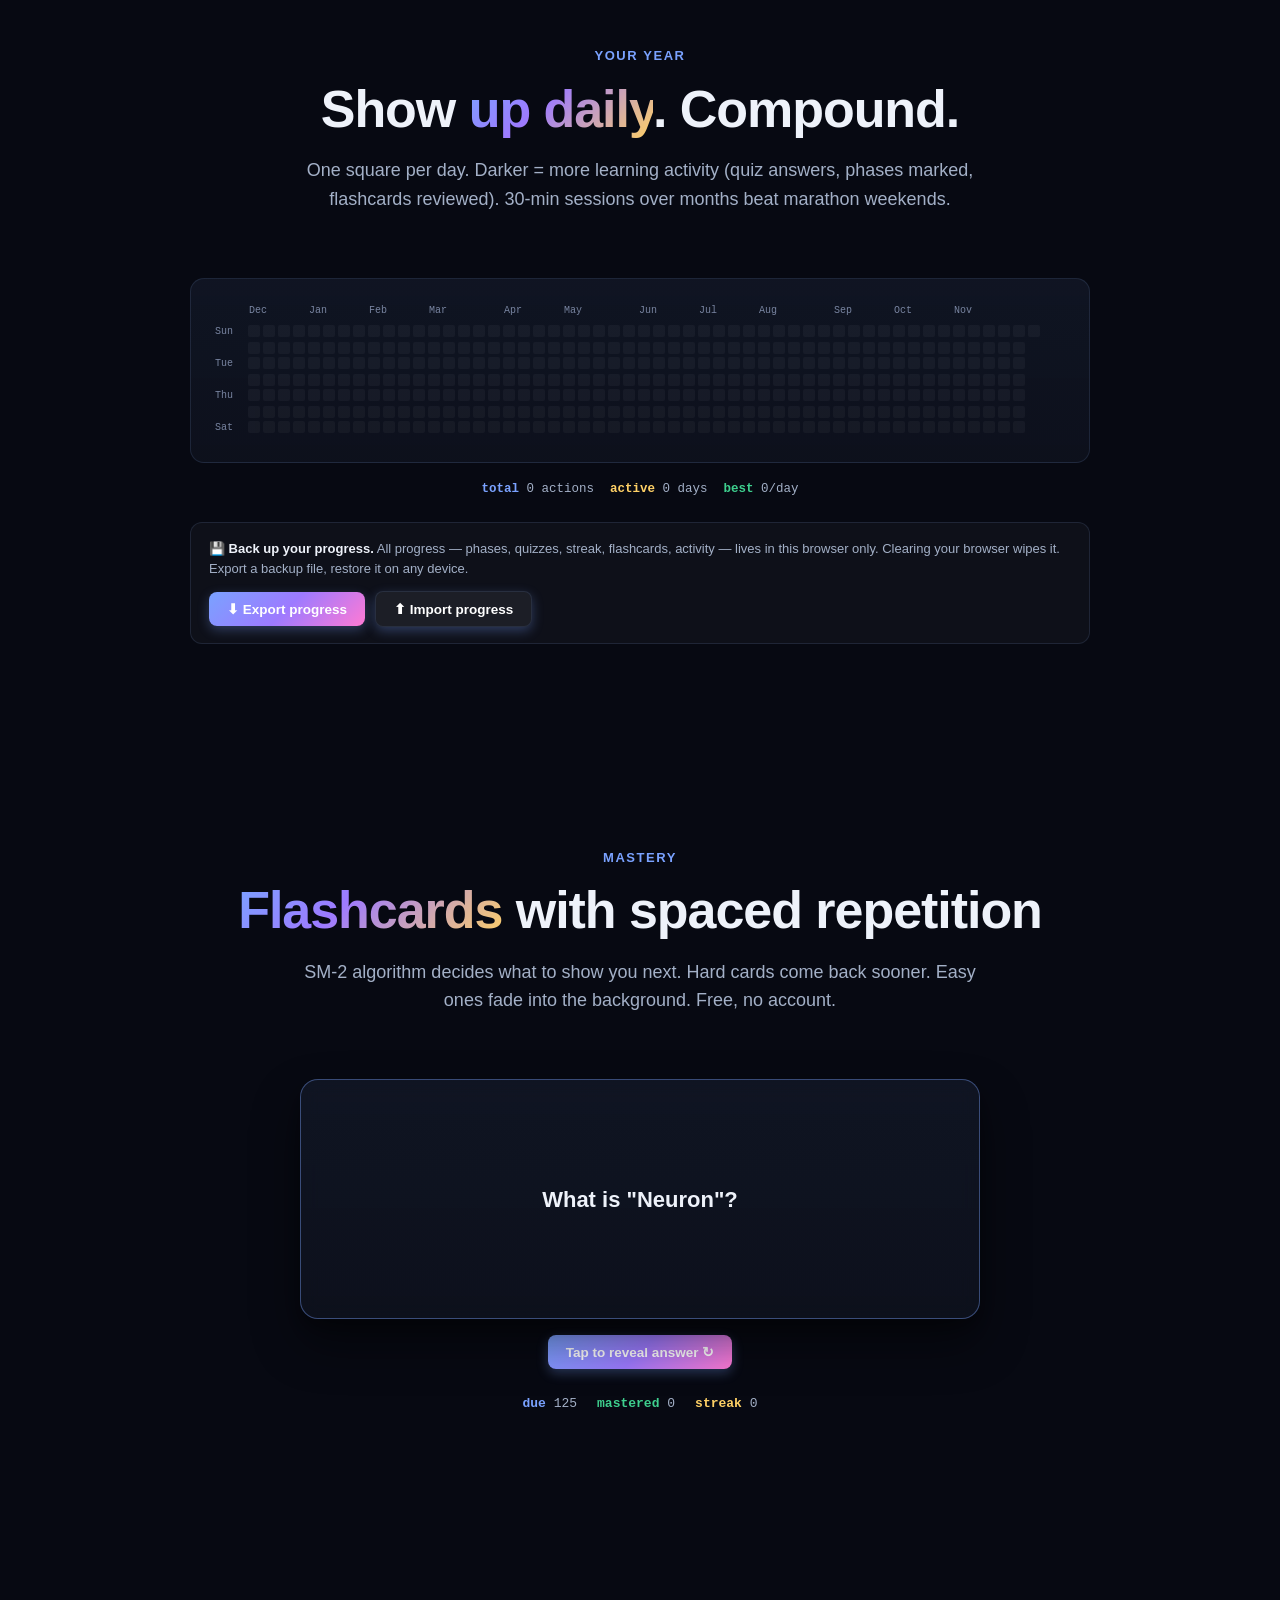
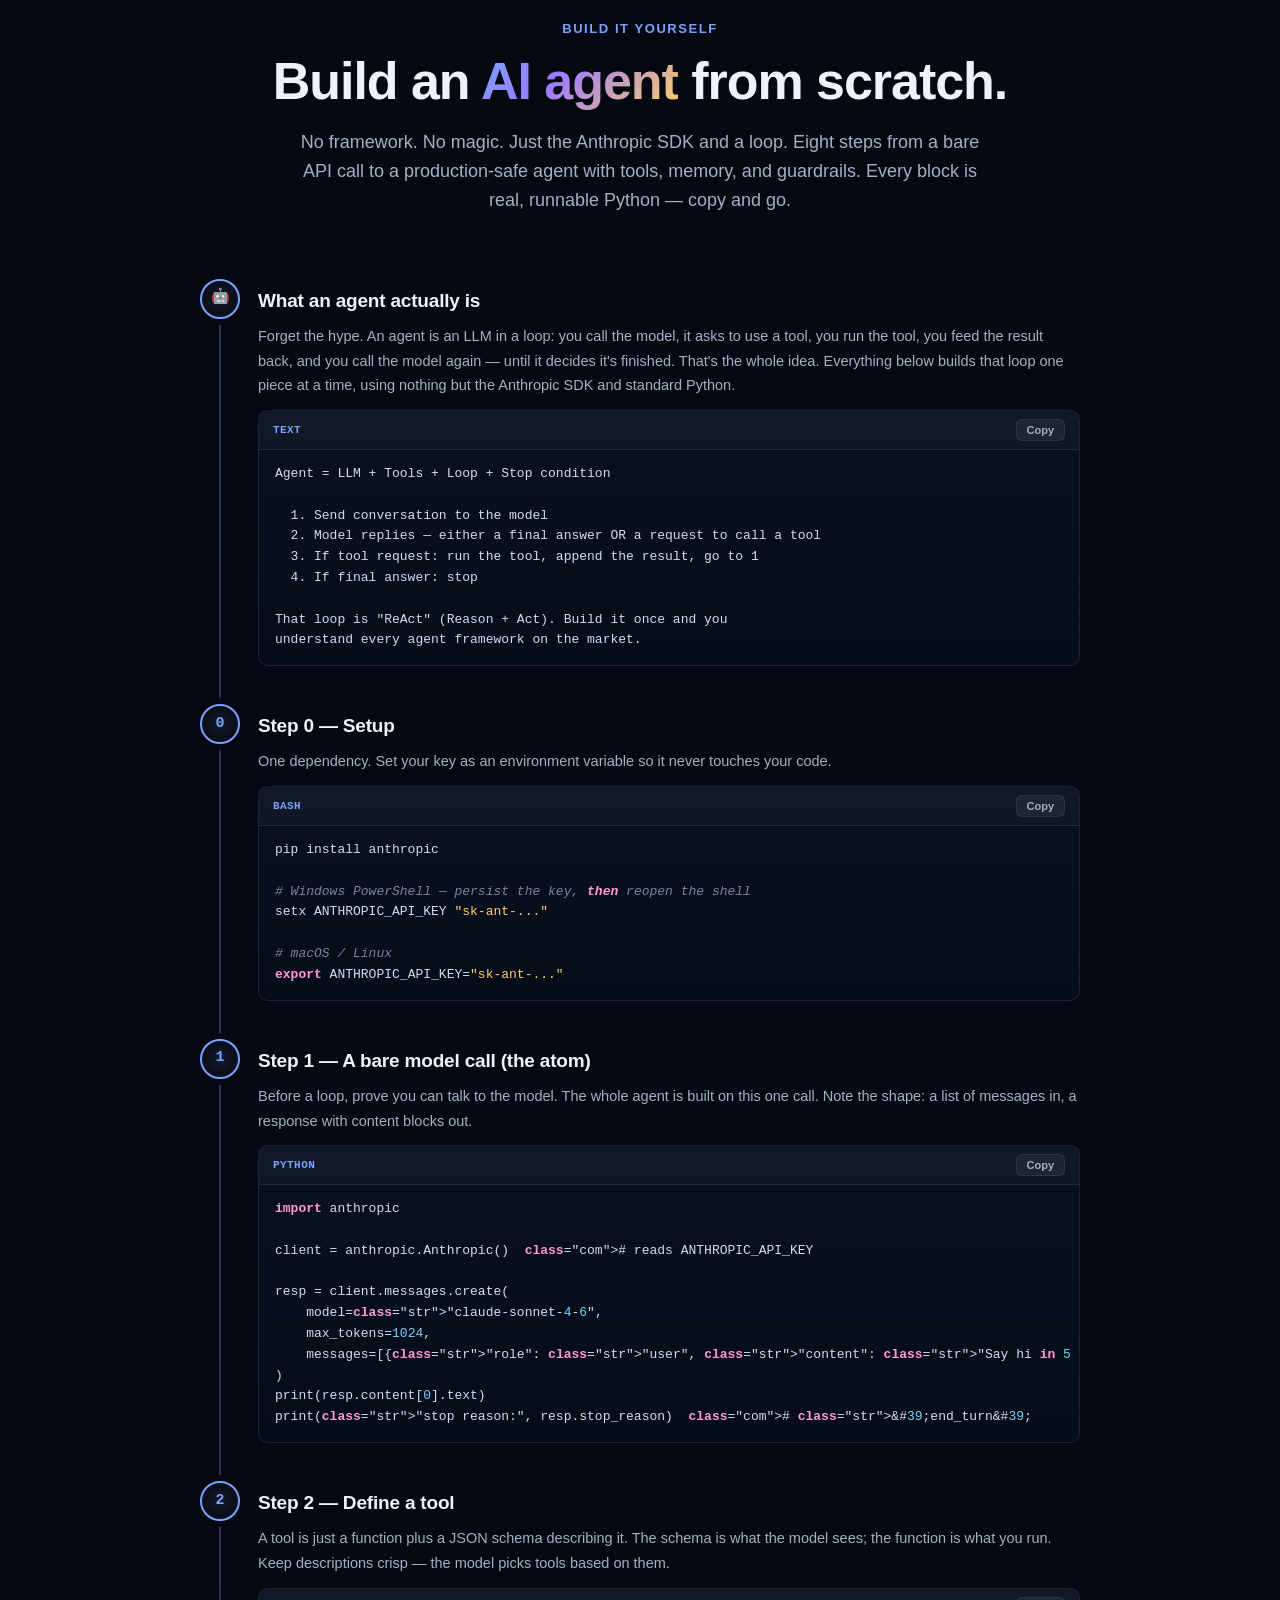
==== commit 1ea04bf1: "feat: PWA icons, progress backup, OG tags, CI self-test, 404/sitemap/robots PWA installability - Gen" ====
--- a/index.html
+++ b/index.html
@@ -7,12 +7,26 @@
 <meta name="referrer" content="strict-origin-when-cross-origin">
 <meta http-equiv="X-Content-Type-Options" content="nosniff">
 <title>AI Zero → Hero · Learn AI from Curious Beginner to Pro Engineer</title>
-<meta name="description" content="The most fun way to learn AI. From 'what is a neuron' to building, training, and deploying real LLMs. Interactive demos, animated roadmap, zero fluff.">
+<meta name="description" content="The most fun way to learn AI — free. From 'what is a neuron' to building, training, and deploying real LLMs and agents. 26 deep concepts, 8 interactive demos, animated 14-phase roadmap, build-an-agent tutorial. Zero fluff.">
 <meta name="theme-color" content="#0a0e16">
+<!-- Open Graph / Twitter -->
+<meta property="og:type" content="website">
+<meta property="og:site_name" content="AI Zero → Hero">
+<meta property="og:title" content="AI Zero → Hero — learn AI free, zero to hero">
+<meta property="og:description" content="From 'what is a neuron' to building, training & shipping real LLMs and agents. 26 deep concepts, 8 live demos, a build-an-agent-from-scratch tutorial, flashcards. Free, no account.">
+<meta property="og:url" content="https://swainatul94-code.github.io/AI_training/">
+<meta property="og:image" content="https://swainatul94-code.github.io/AI_training/icon-512.png">
+<meta name="twitter:card" content="summary">
+<meta name="twitter:title" content="AI Zero → Hero — learn AI free, zero to hero">
+<meta name="twitter:description" content="From neuron to neural net to LLMs to agents. 26 deep concepts, 8 live demos, build-an-agent tutorial. Free, interactive, no account.">
+<meta name="twitter:image" content="https://swainatul94-code.github.io/AI_training/icon-512.png">
 <meta name="apple-mobile-web-app-capable" content="yes">
 <meta name="apple-mobile-web-app-title" content="AI Zero→Hero">
 <meta name="mobile-web-app-capable" content="yes">
 <link rel="manifest" href="manifest.webmanifest">
+<link rel="icon" type="image/png" sizes="32x32" href="favicon-32.png">
+<link rel="icon" type="image/png" sizes="192x192" href="icon-192.png">
+<link rel="apple-touch-icon" href="icon-192.png">
 <link rel="preconnect" href="https://fonts.googleapis.com">
 <link rel="preconnect" href="https://fonts.gstatic.com" crossorigin>
 <link href="https://fonts.googleapis.com/css2?family=Inter:wght@400;500;600;700;800;900&family=JetBrains+Mono:wght@400;500;700&family=Space+Grotesk:wght@500;600;700&display=swap" rel="stylesheet">
@@ -342,6 +356,17 @@
         <span><b style="color:var(--gold)">active</b> <span id="hm-days">0</span> days</span>
         <span><b style="color:var(--ok)">best</b> <span id="hm-best">0</span>/day</span>
       </div>
+      <div style="margin-top:22px;padding:16px 18px;border-radius:12px;background:rgba(255,255,255,.03);border:1px solid var(--border)">
+        <div style="font-size:13px;color:var(--muted);line-height:1.55;margin-bottom:12px">
+          <b style="color:var(--ink)">💾 Back up your progress.</b> All progress — phases, quizzes, streak, flashcards, activity — lives in this browser only. Clearing your browser wipes it. Export a backup file, restore it on any device.
+        </div>
+        <div style="display:flex;gap:10px;flex-wrap:wrap;align-items:center">
+          <button class="demo-btn" id="prog-export">⬇ Export progress</button>
+          <button class="demo-btn alt" id="prog-import-btn">⬆ Import progress</button>
+          <input type="file" id="prog-import" accept="application/json,.json" style="display:none">
+          <span id="prog-msg" style="font-size:12.5px;color:var(--dim)"></span>
+        </div>
+      </div>
     </div>
   </div>
 </section>
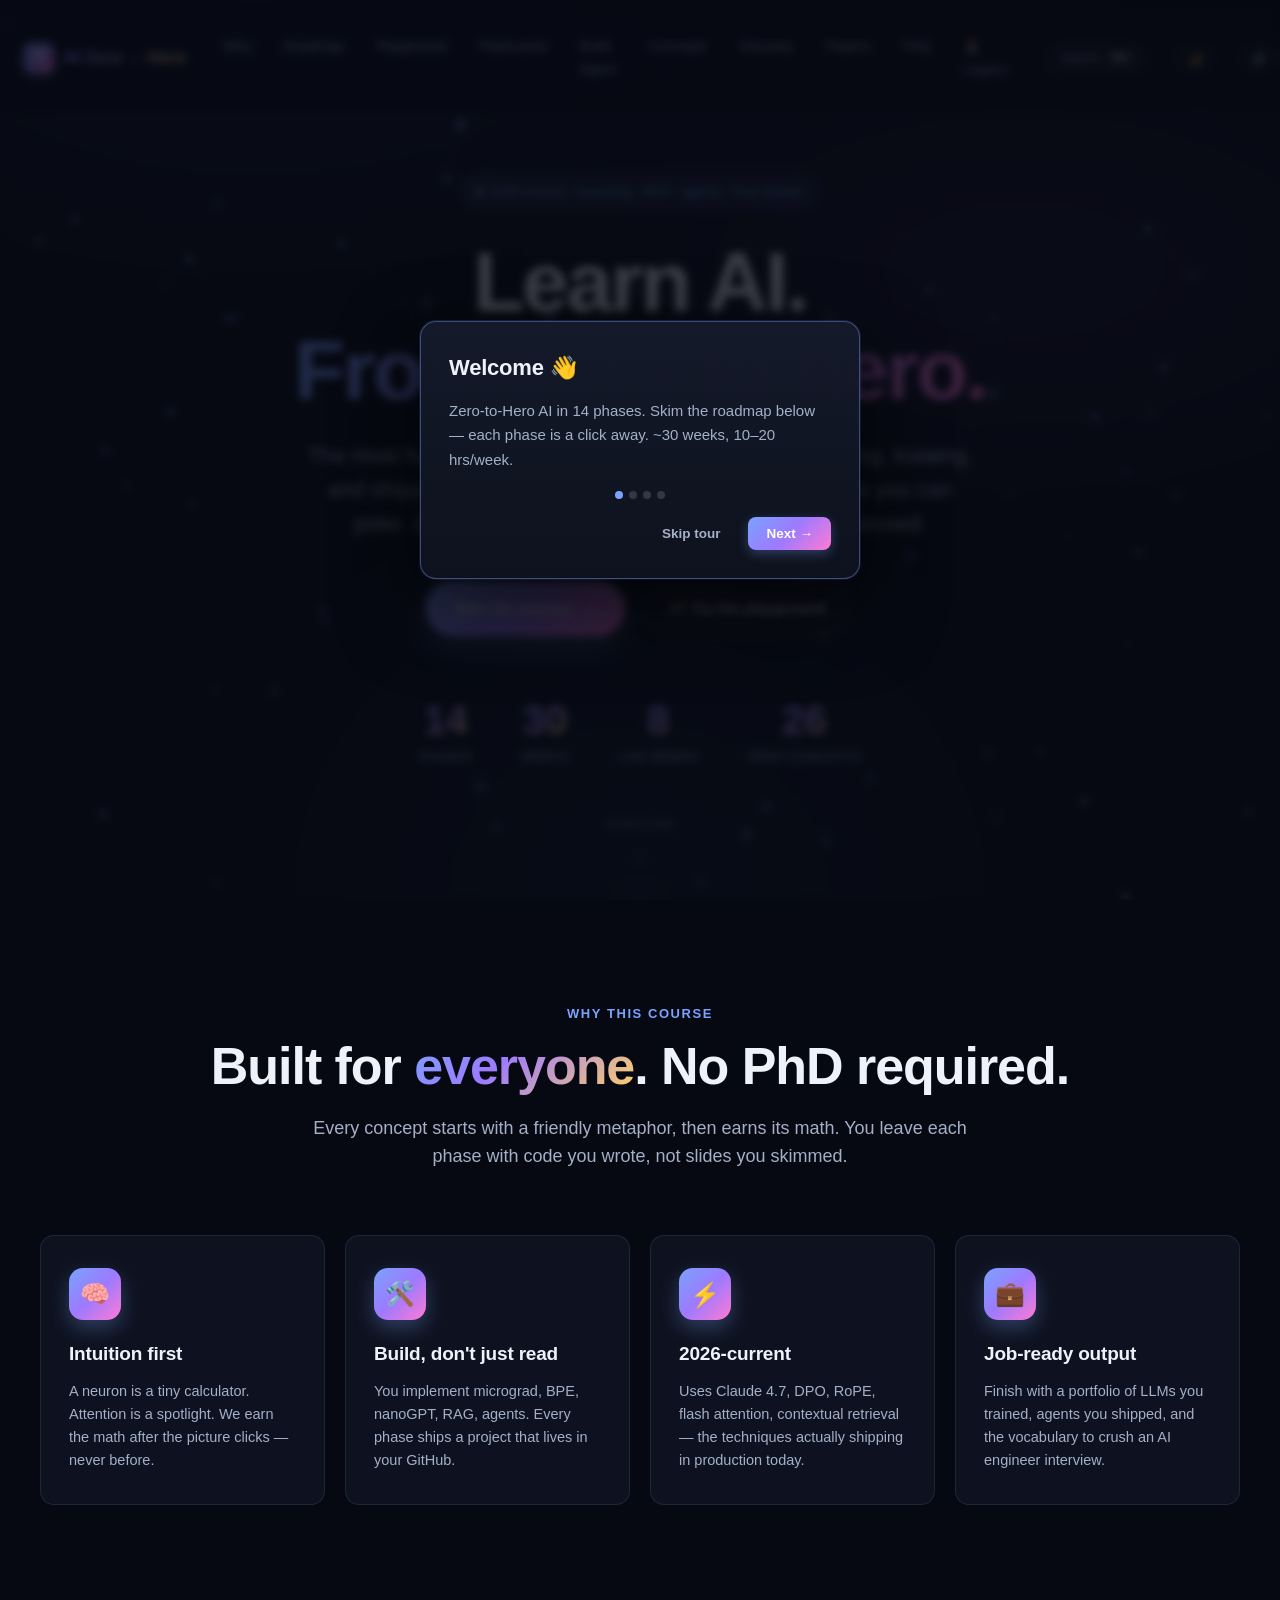
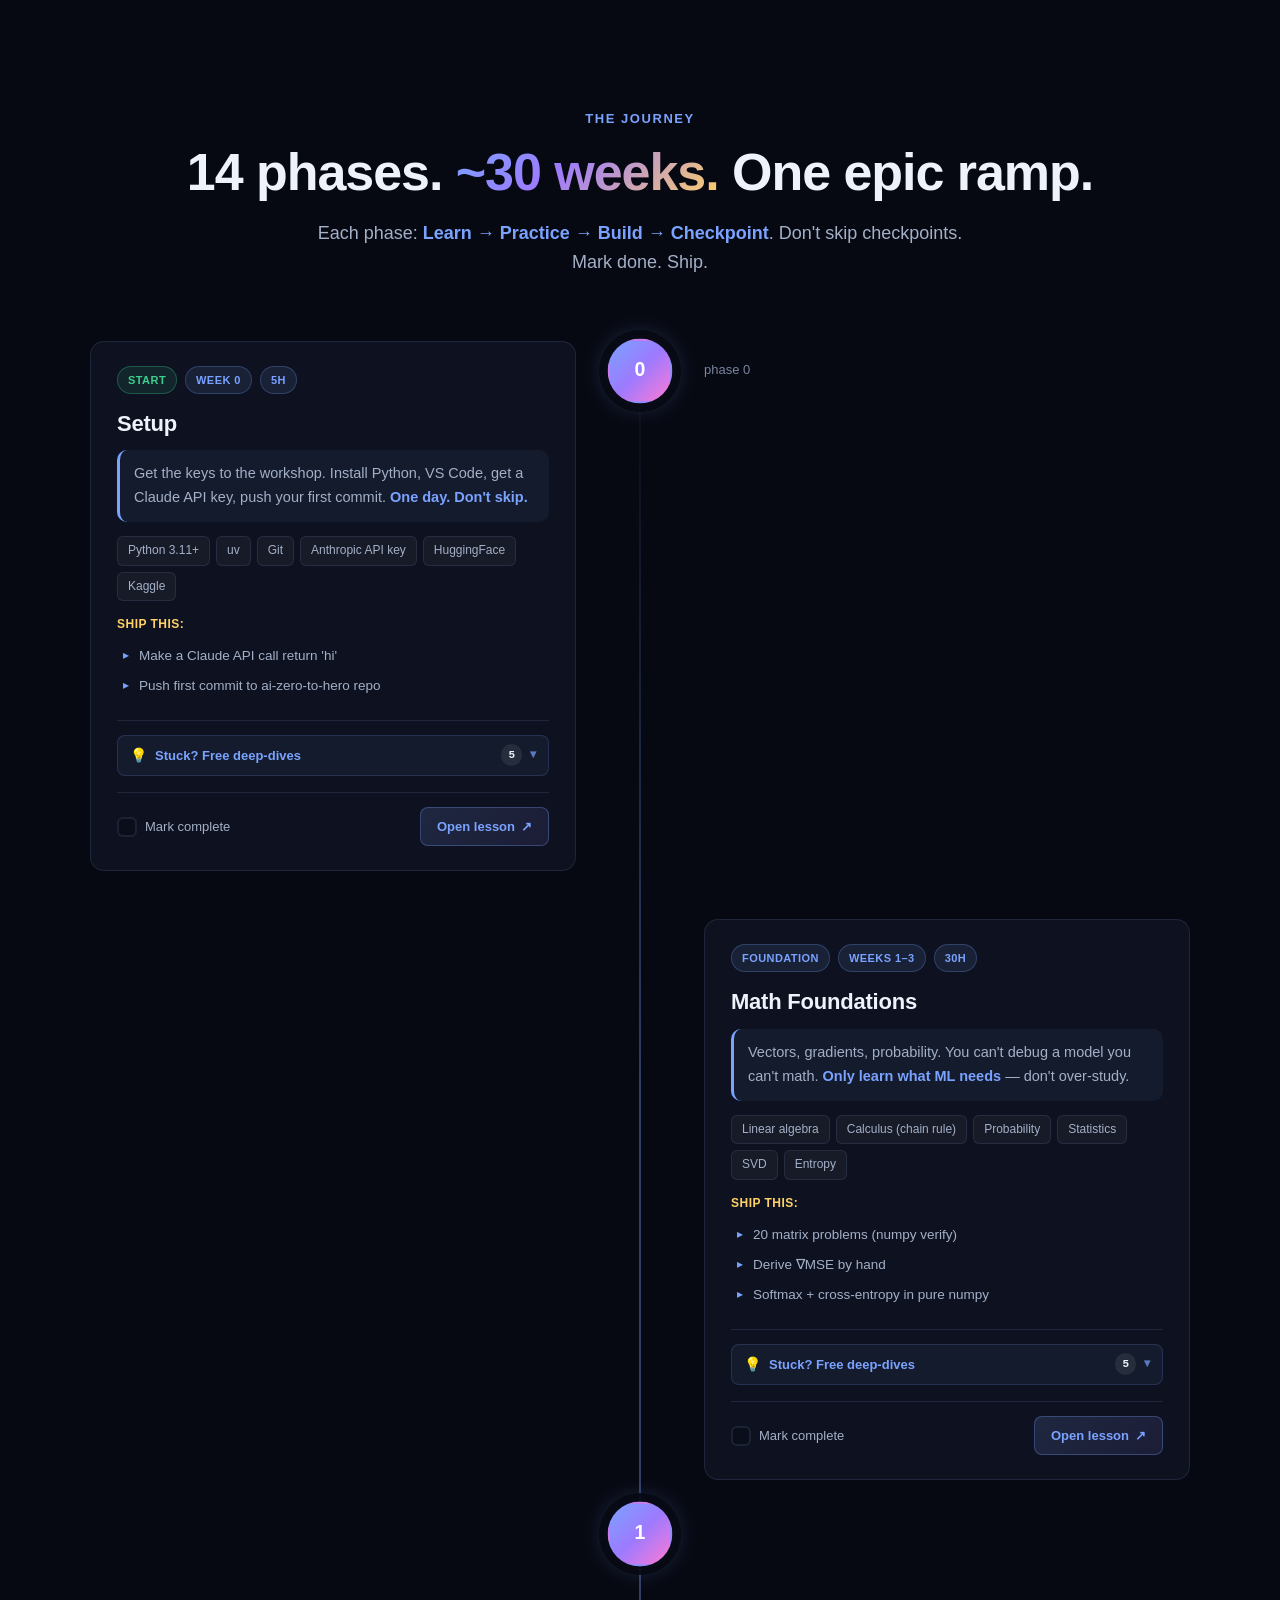
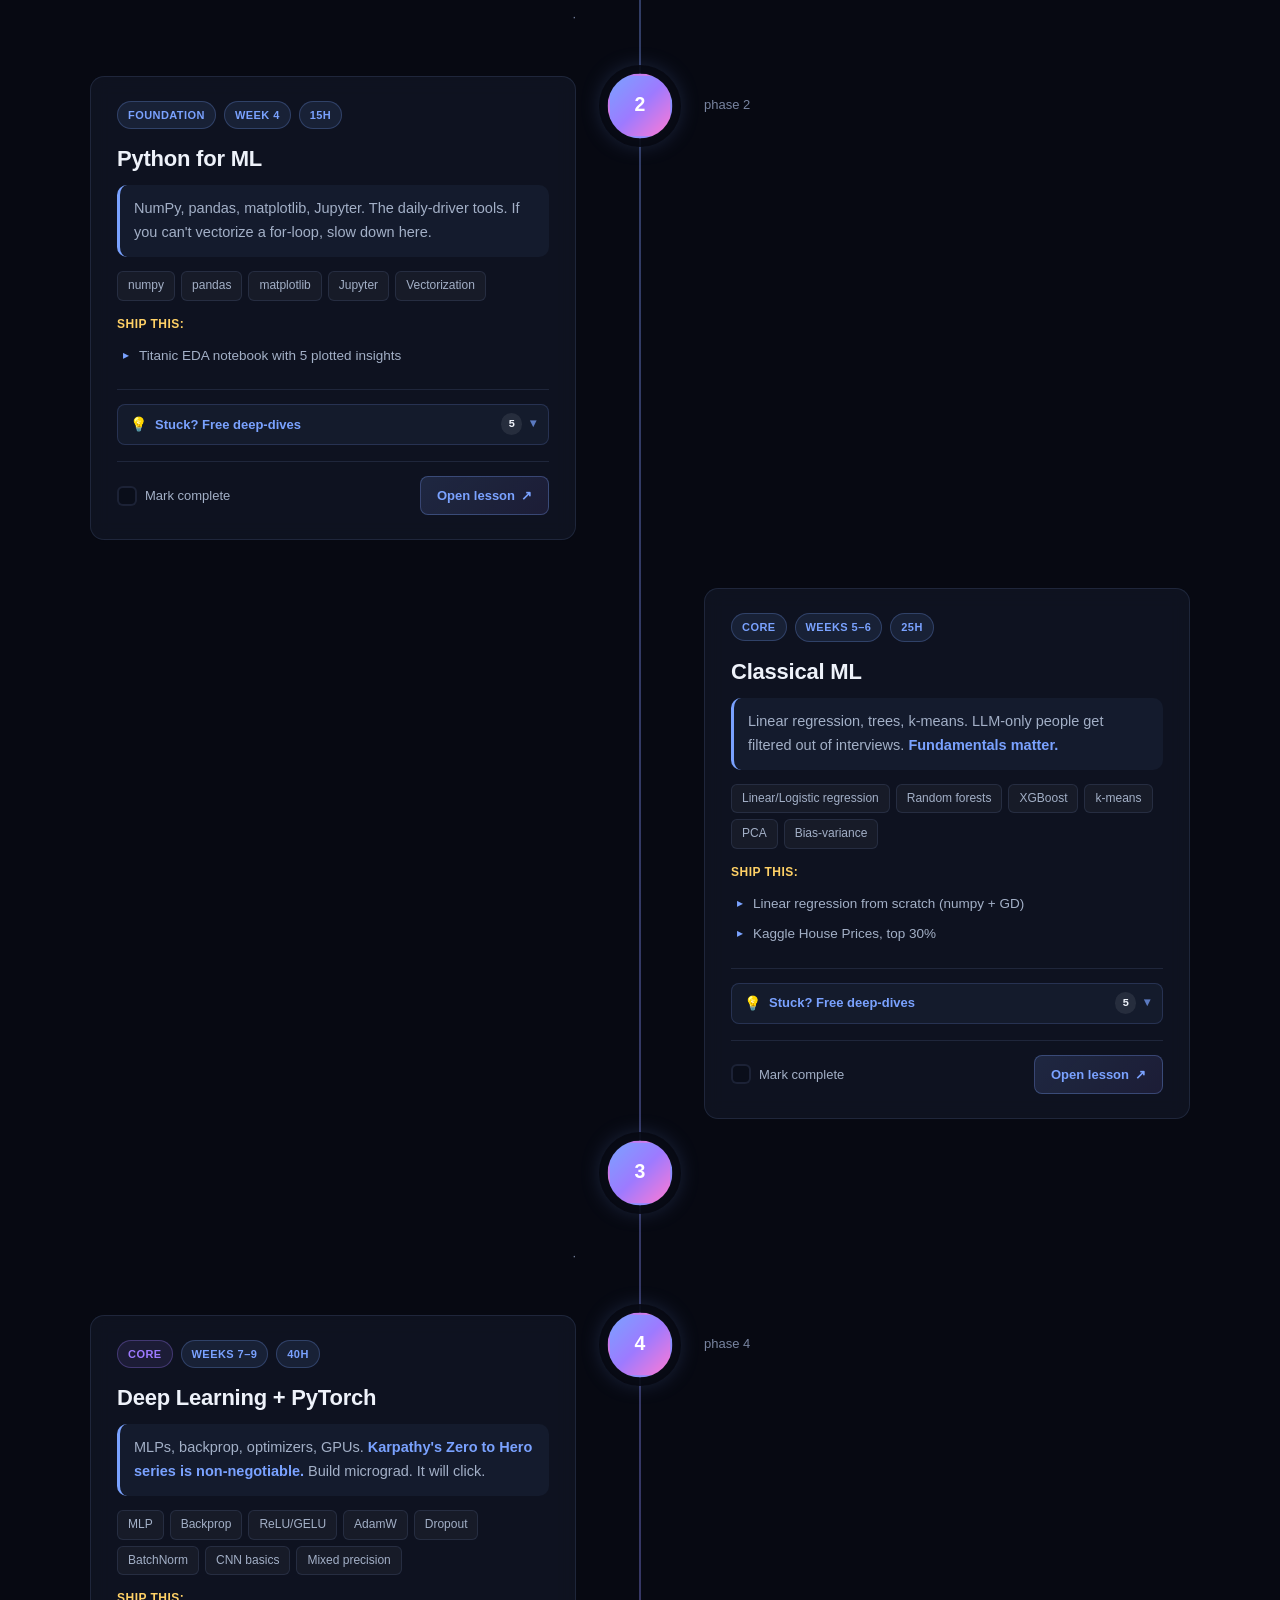
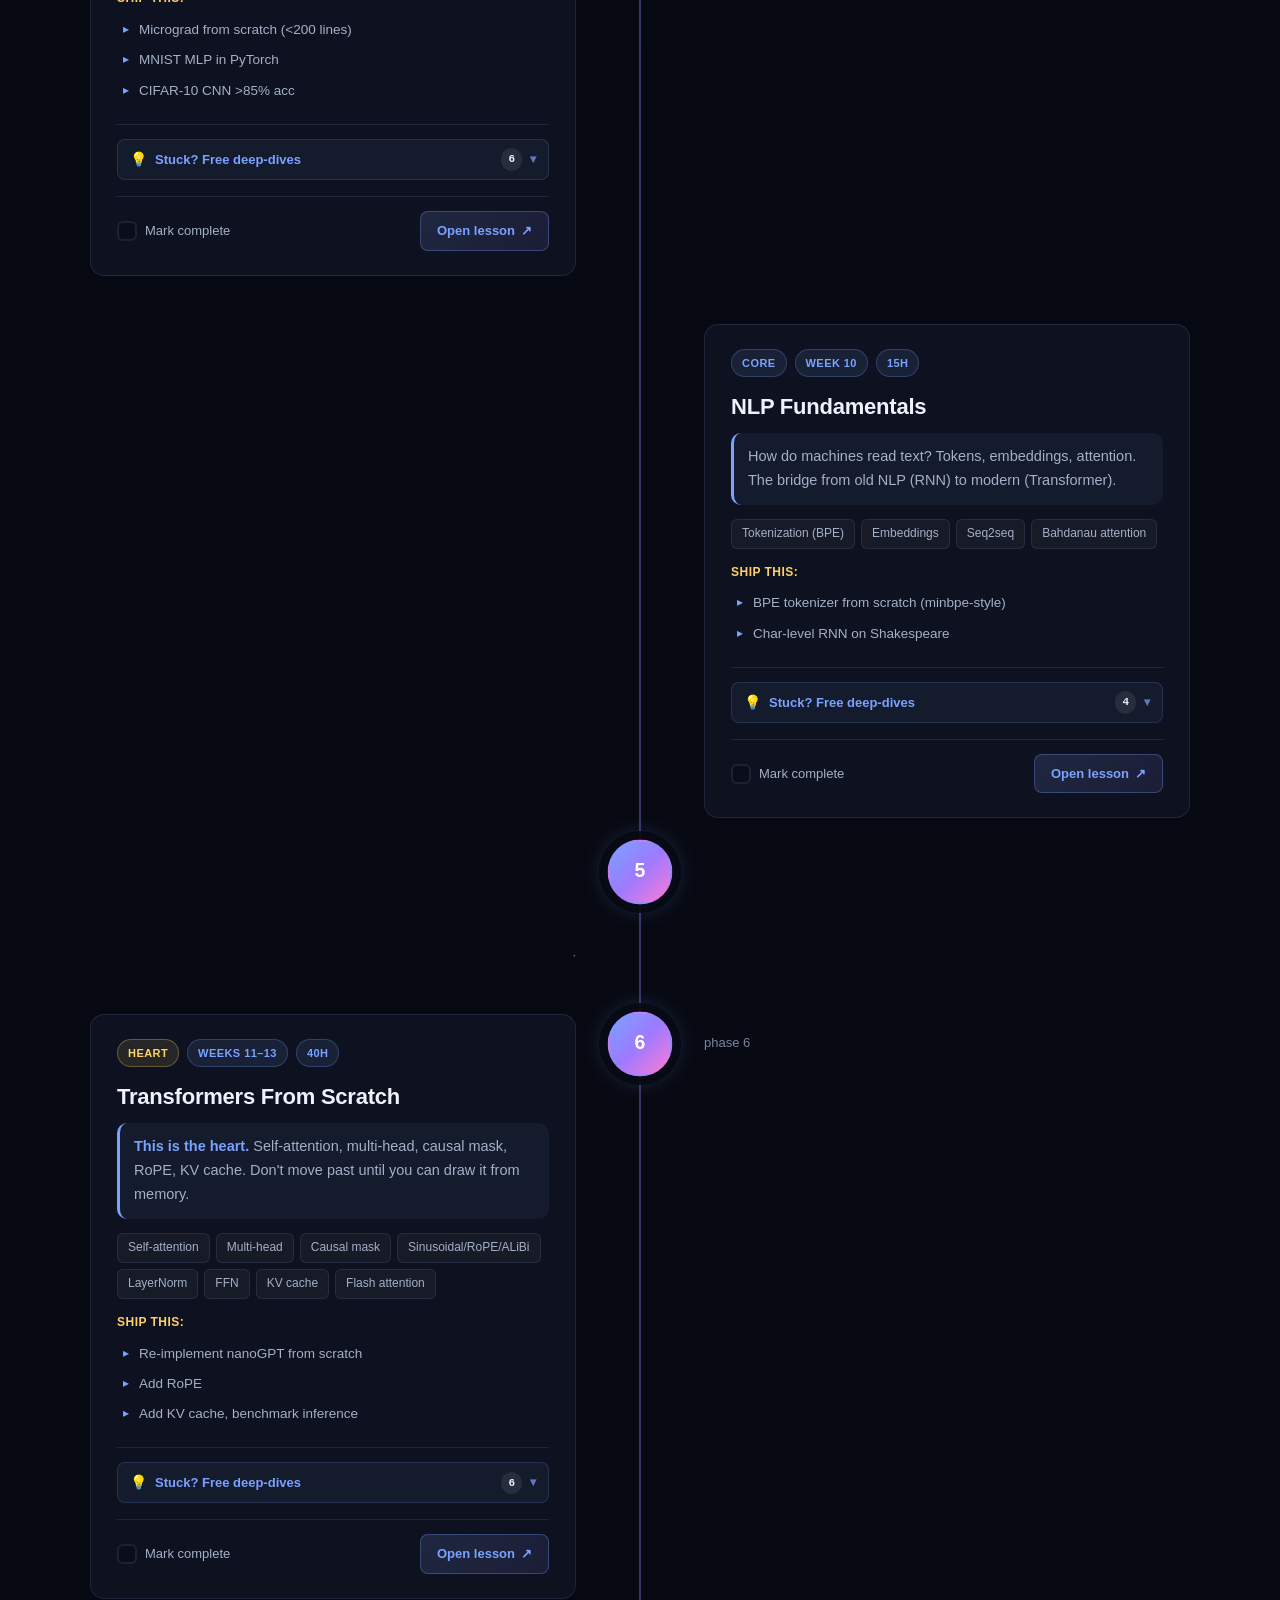
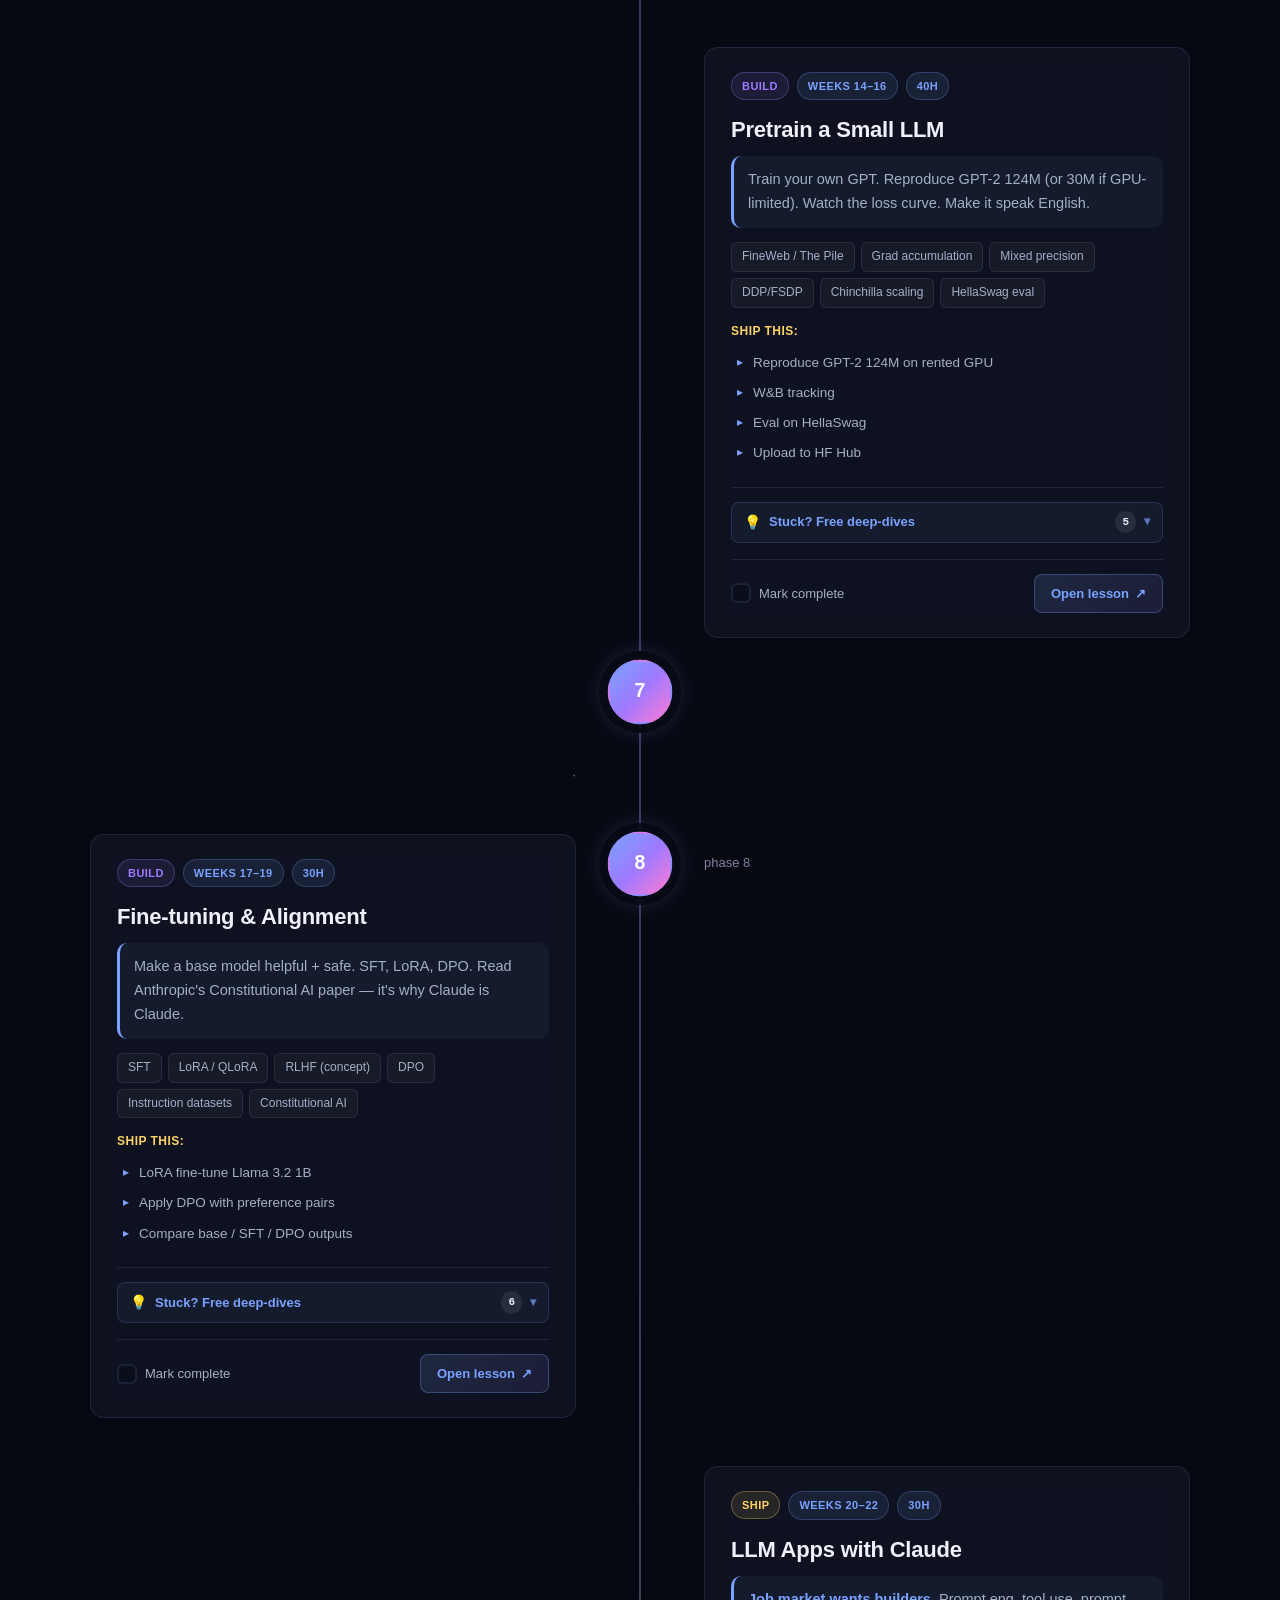
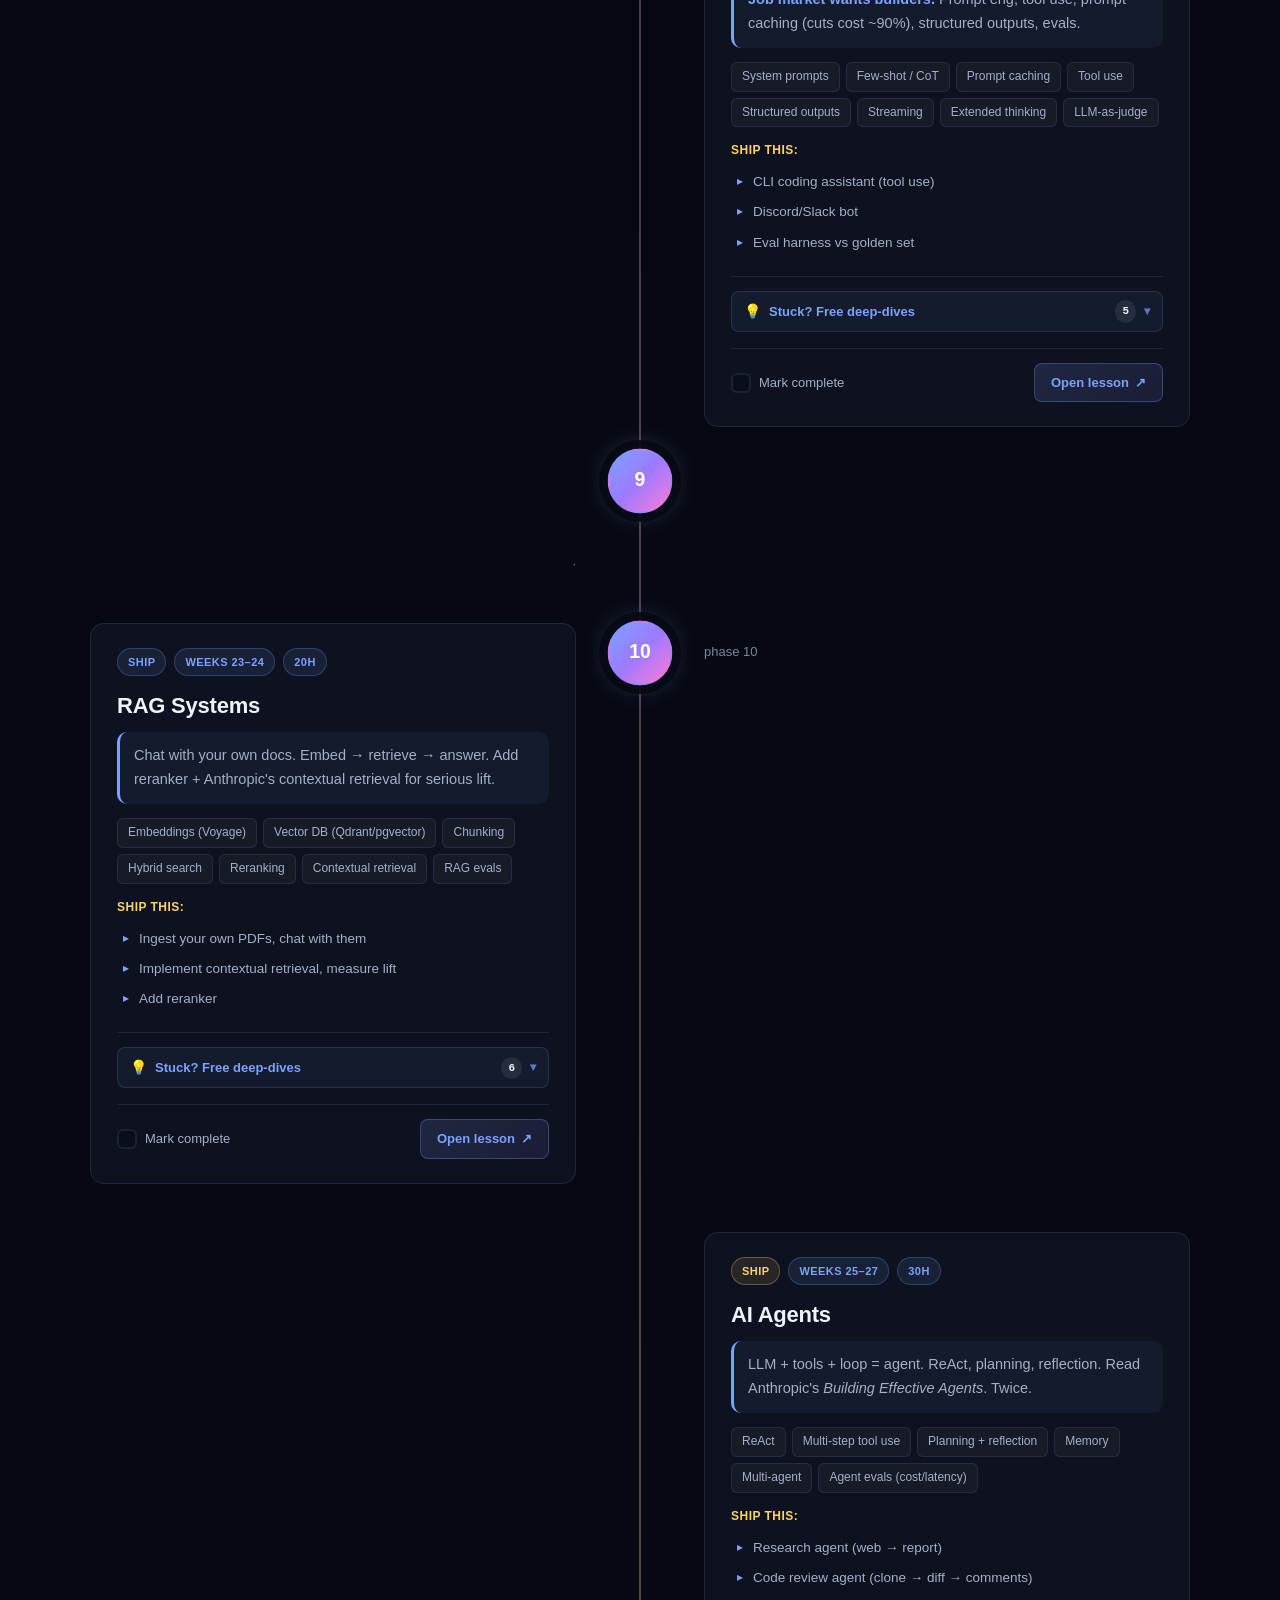
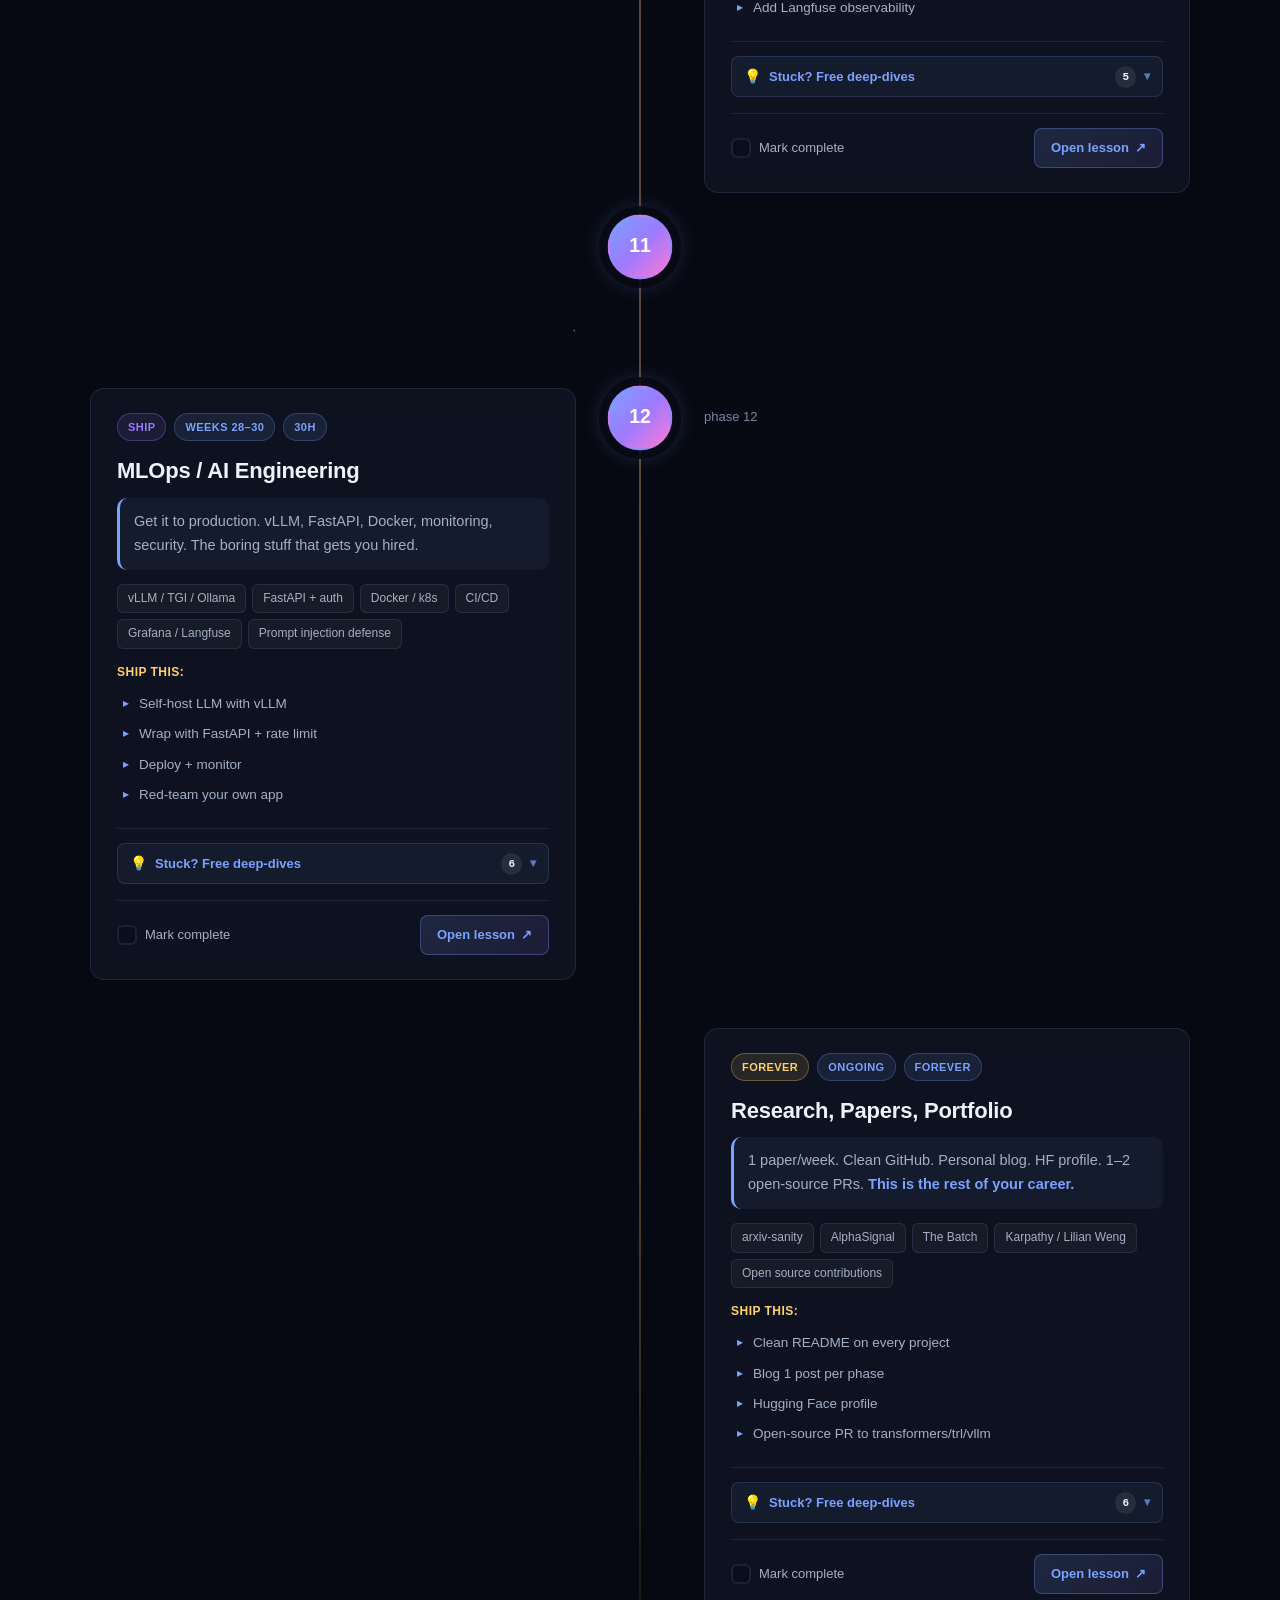
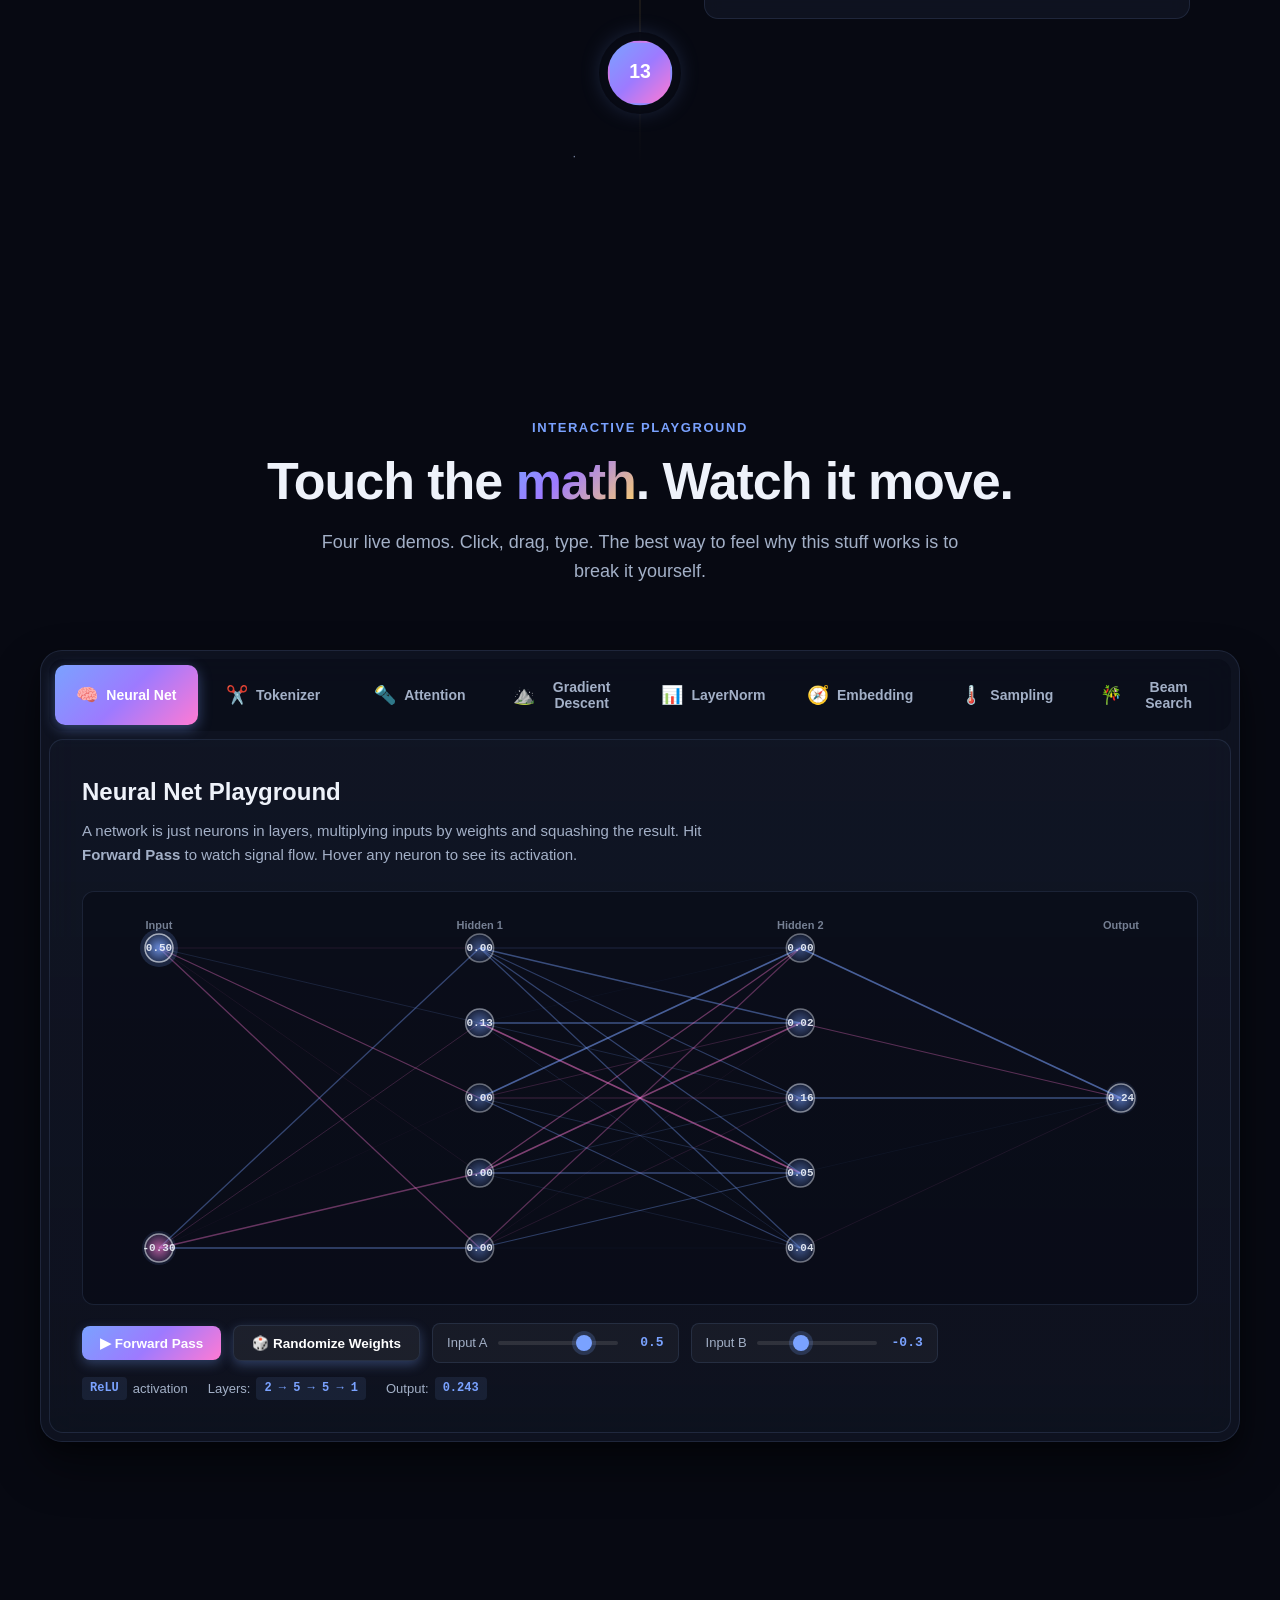
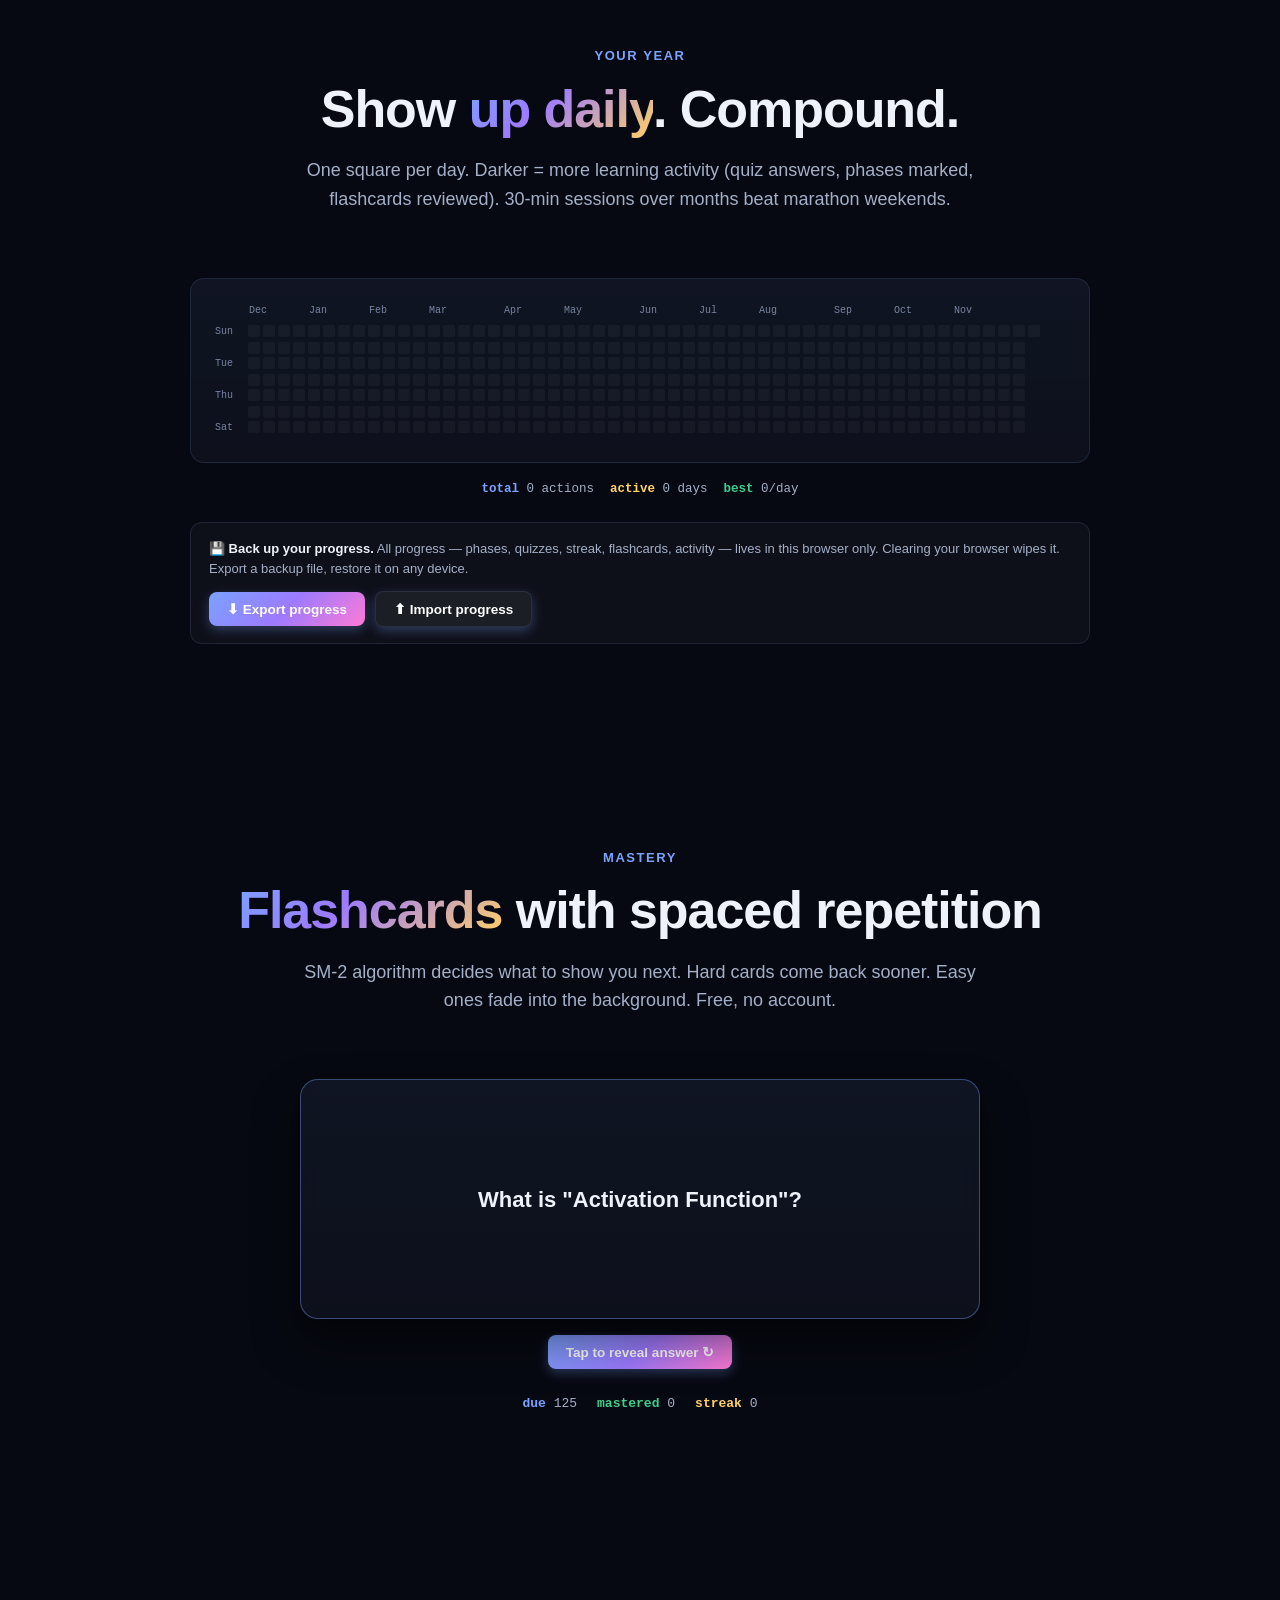
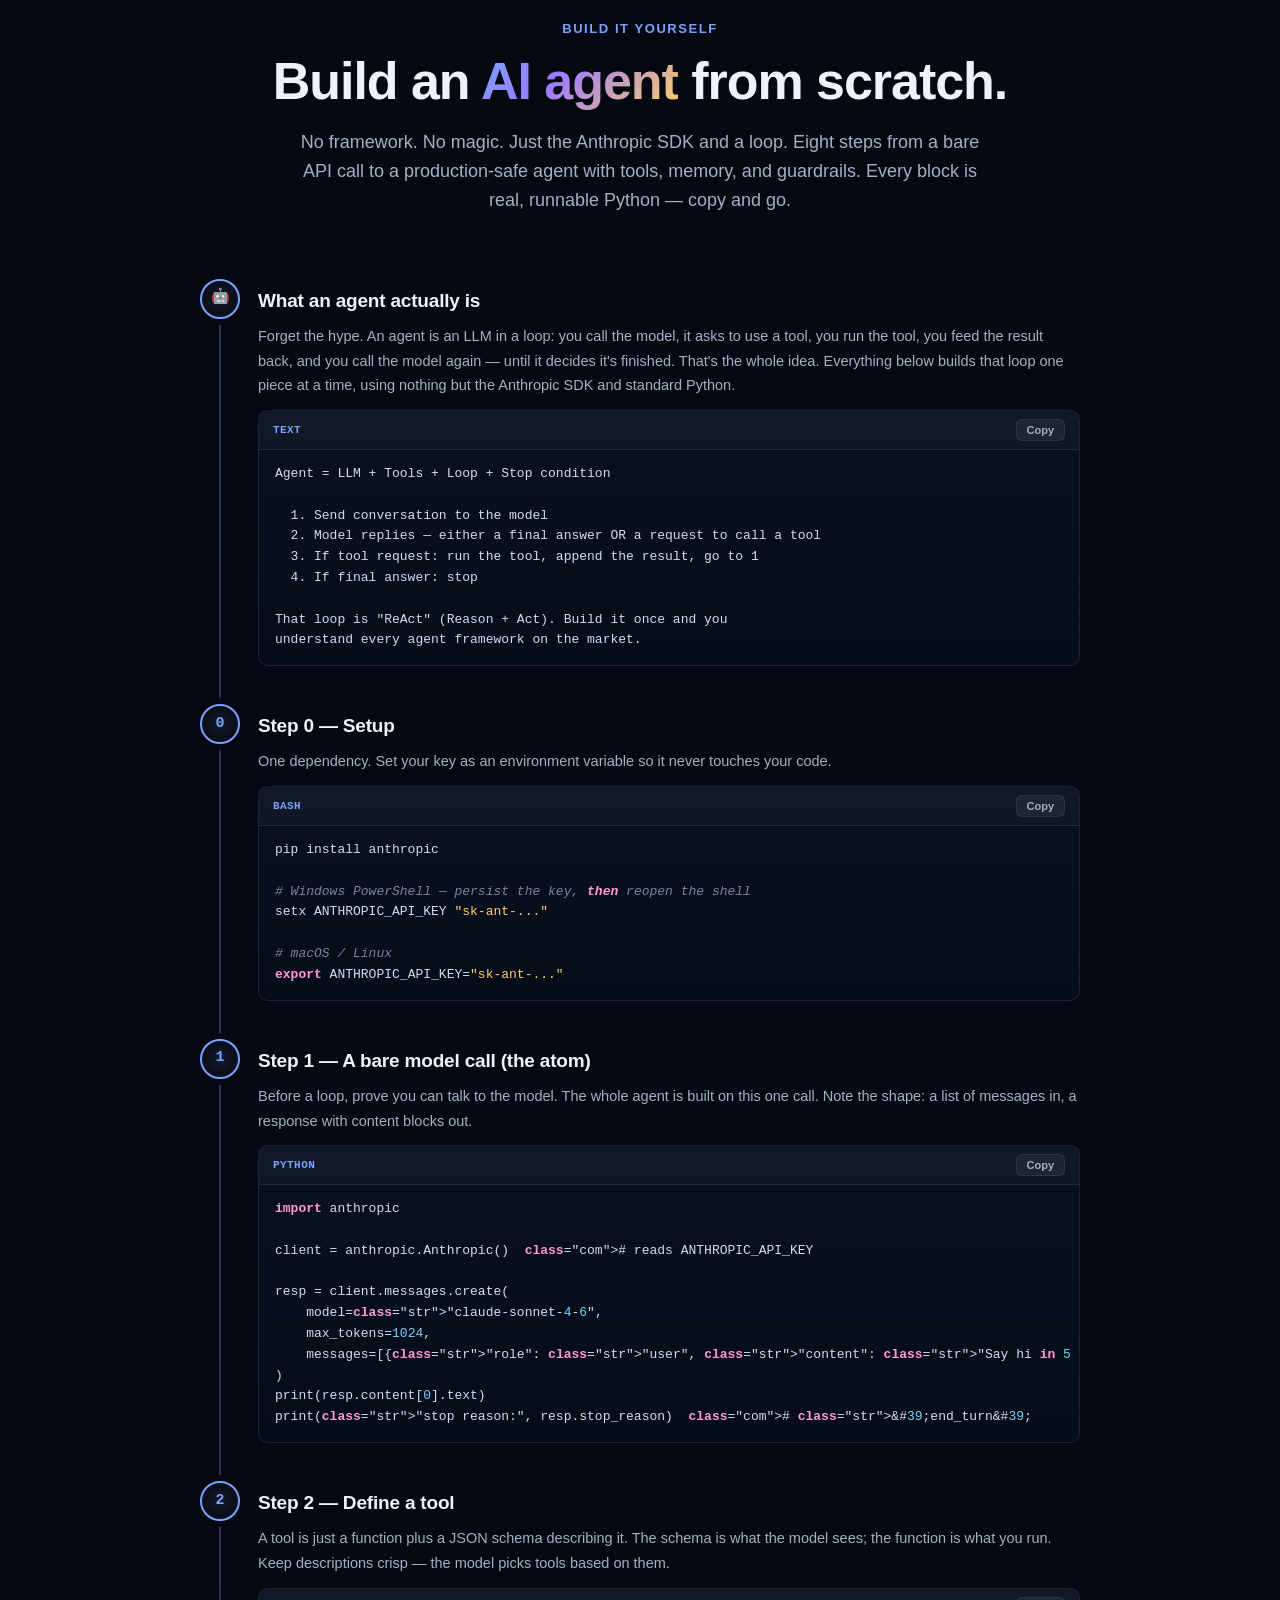
==== commit 31204fdf: "fix: Build-an-Agent steps render blank (reveal never un-hid) #agent-steps was one tall .reveal conta" ====
--- a/index.html
+++ b/index.html
@@ -430,7 +430,7 @@
       <h2>Build an <span class="grad">AI agent</span> from scratch.</h2>
       <p>No framework. No magic. Just the Anthropic SDK and a loop. Eight steps from a bare API call to a production-safe agent with tools, memory, and guardrails. Every block is real, runnable Python — copy and go.</p>
     </div>
-    <div id="agent-steps" class="reveal"></div>
+    <div id="agent-steps"></div>
   </div>
 </section>
 
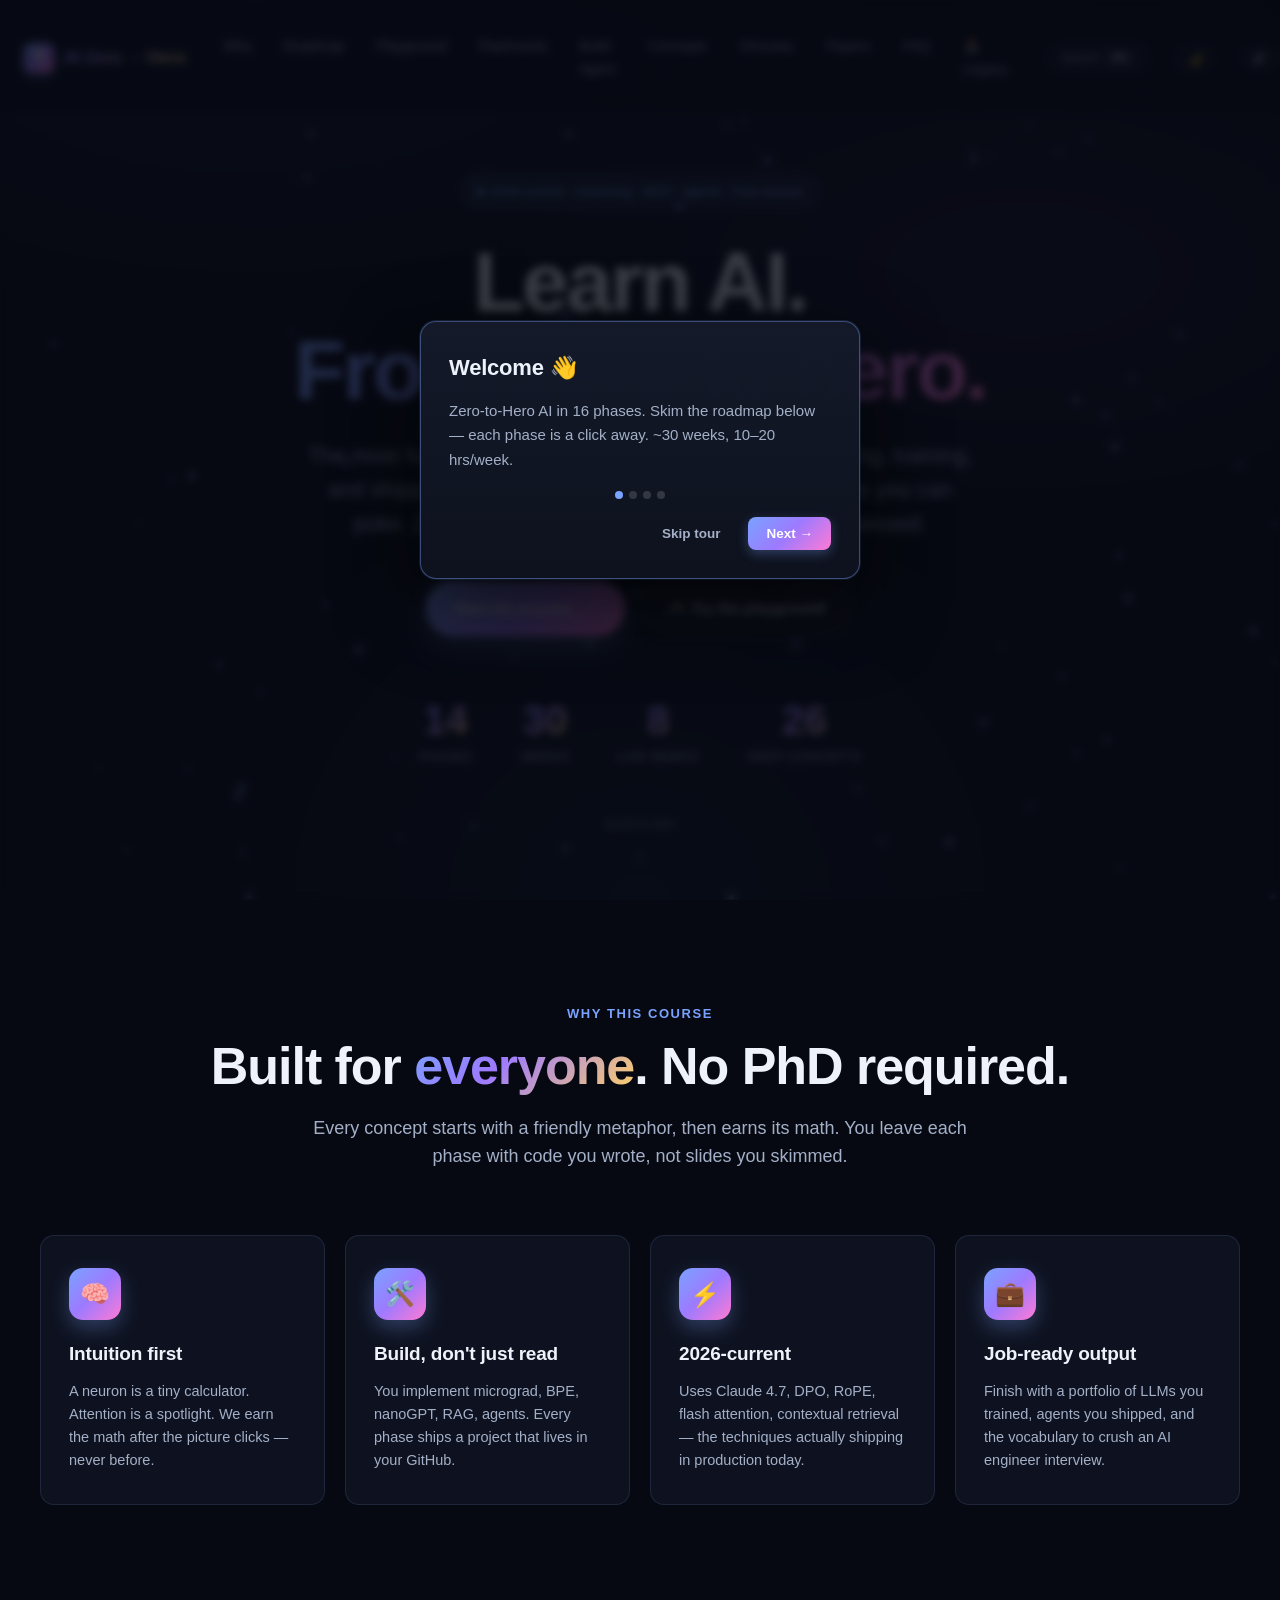
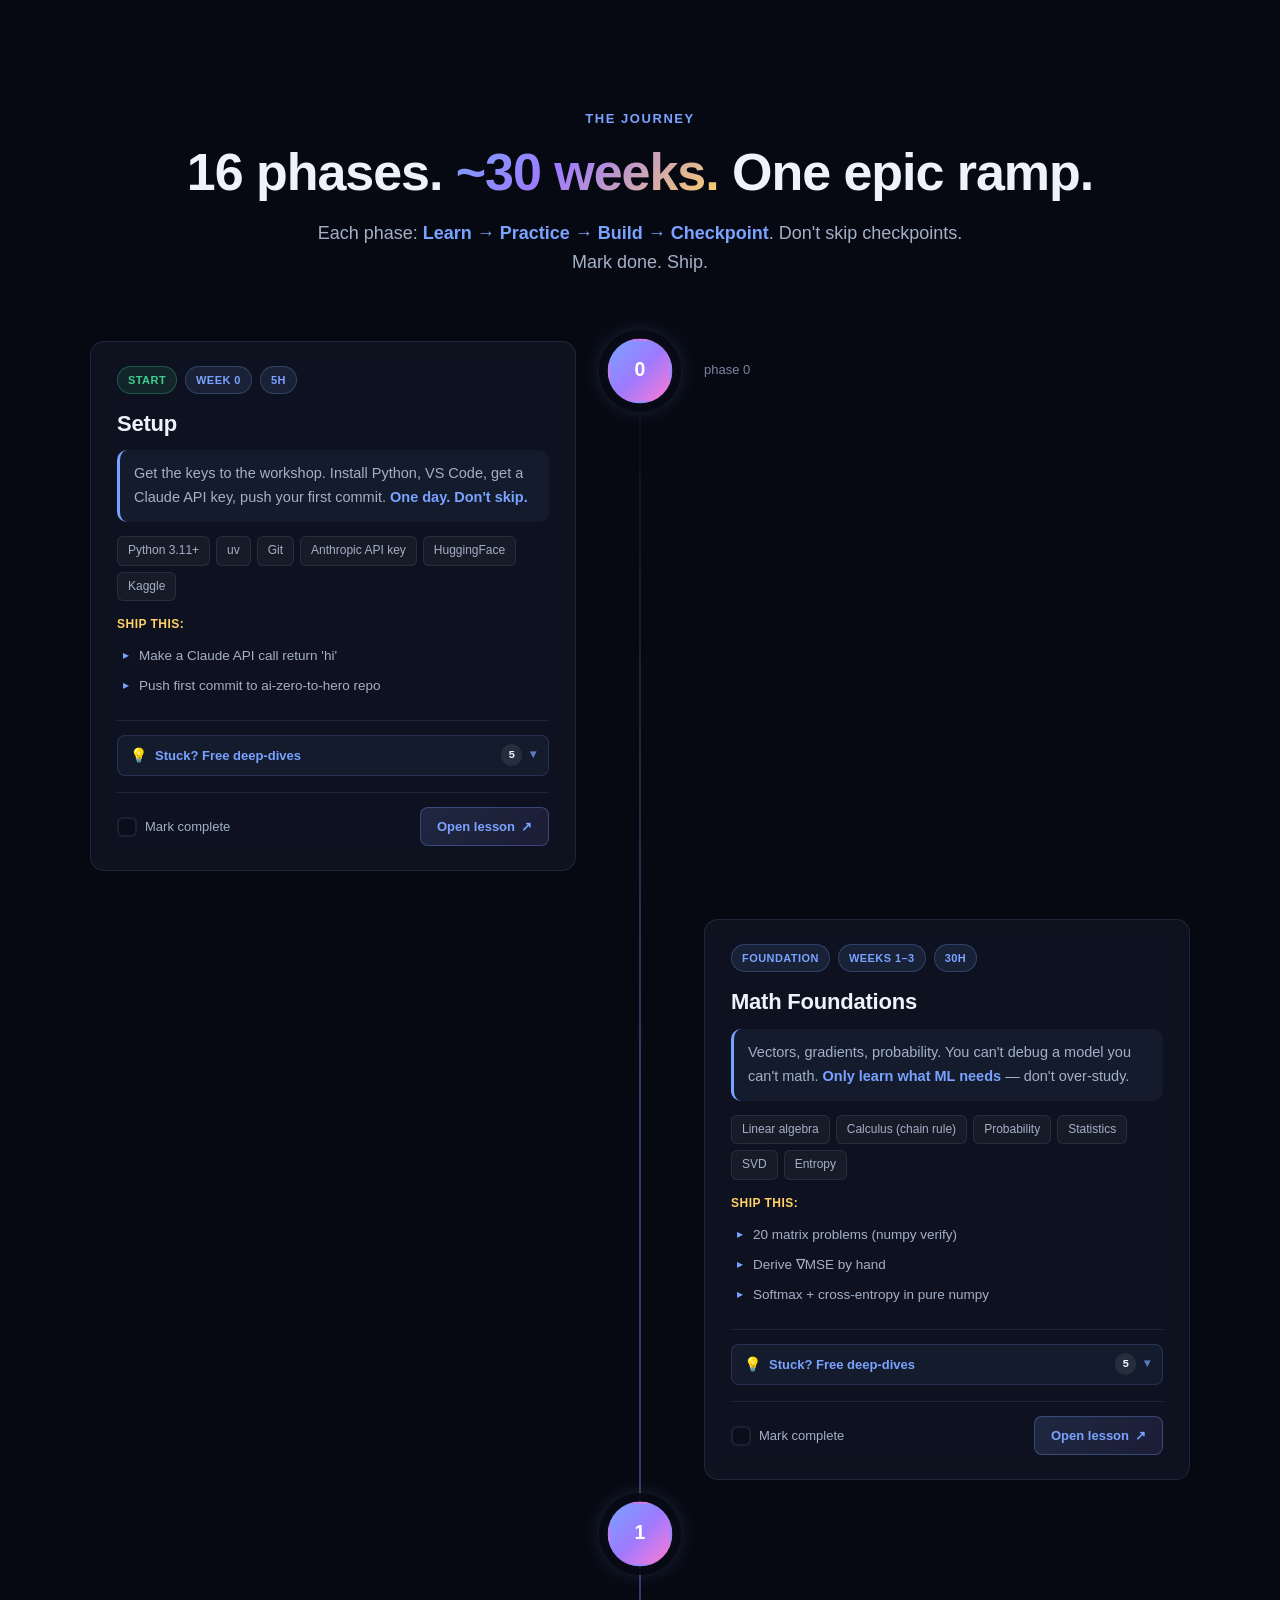
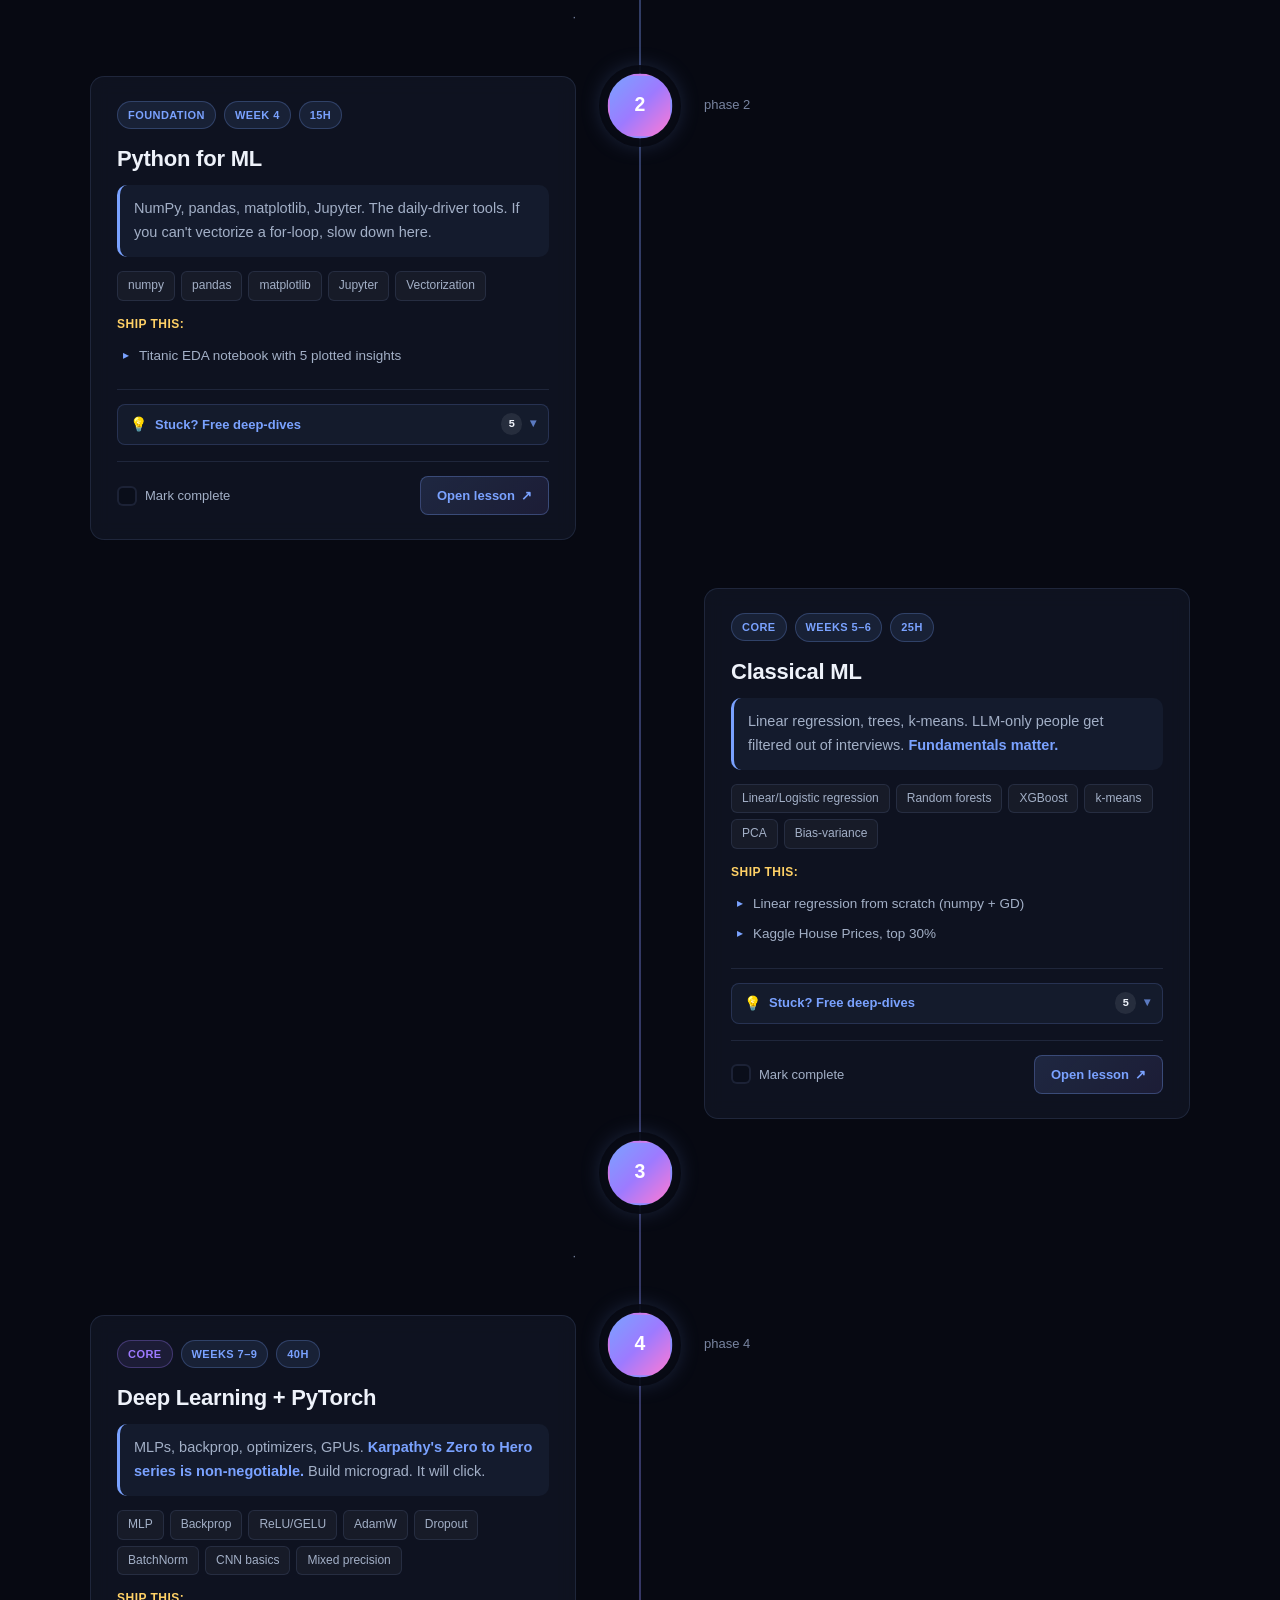
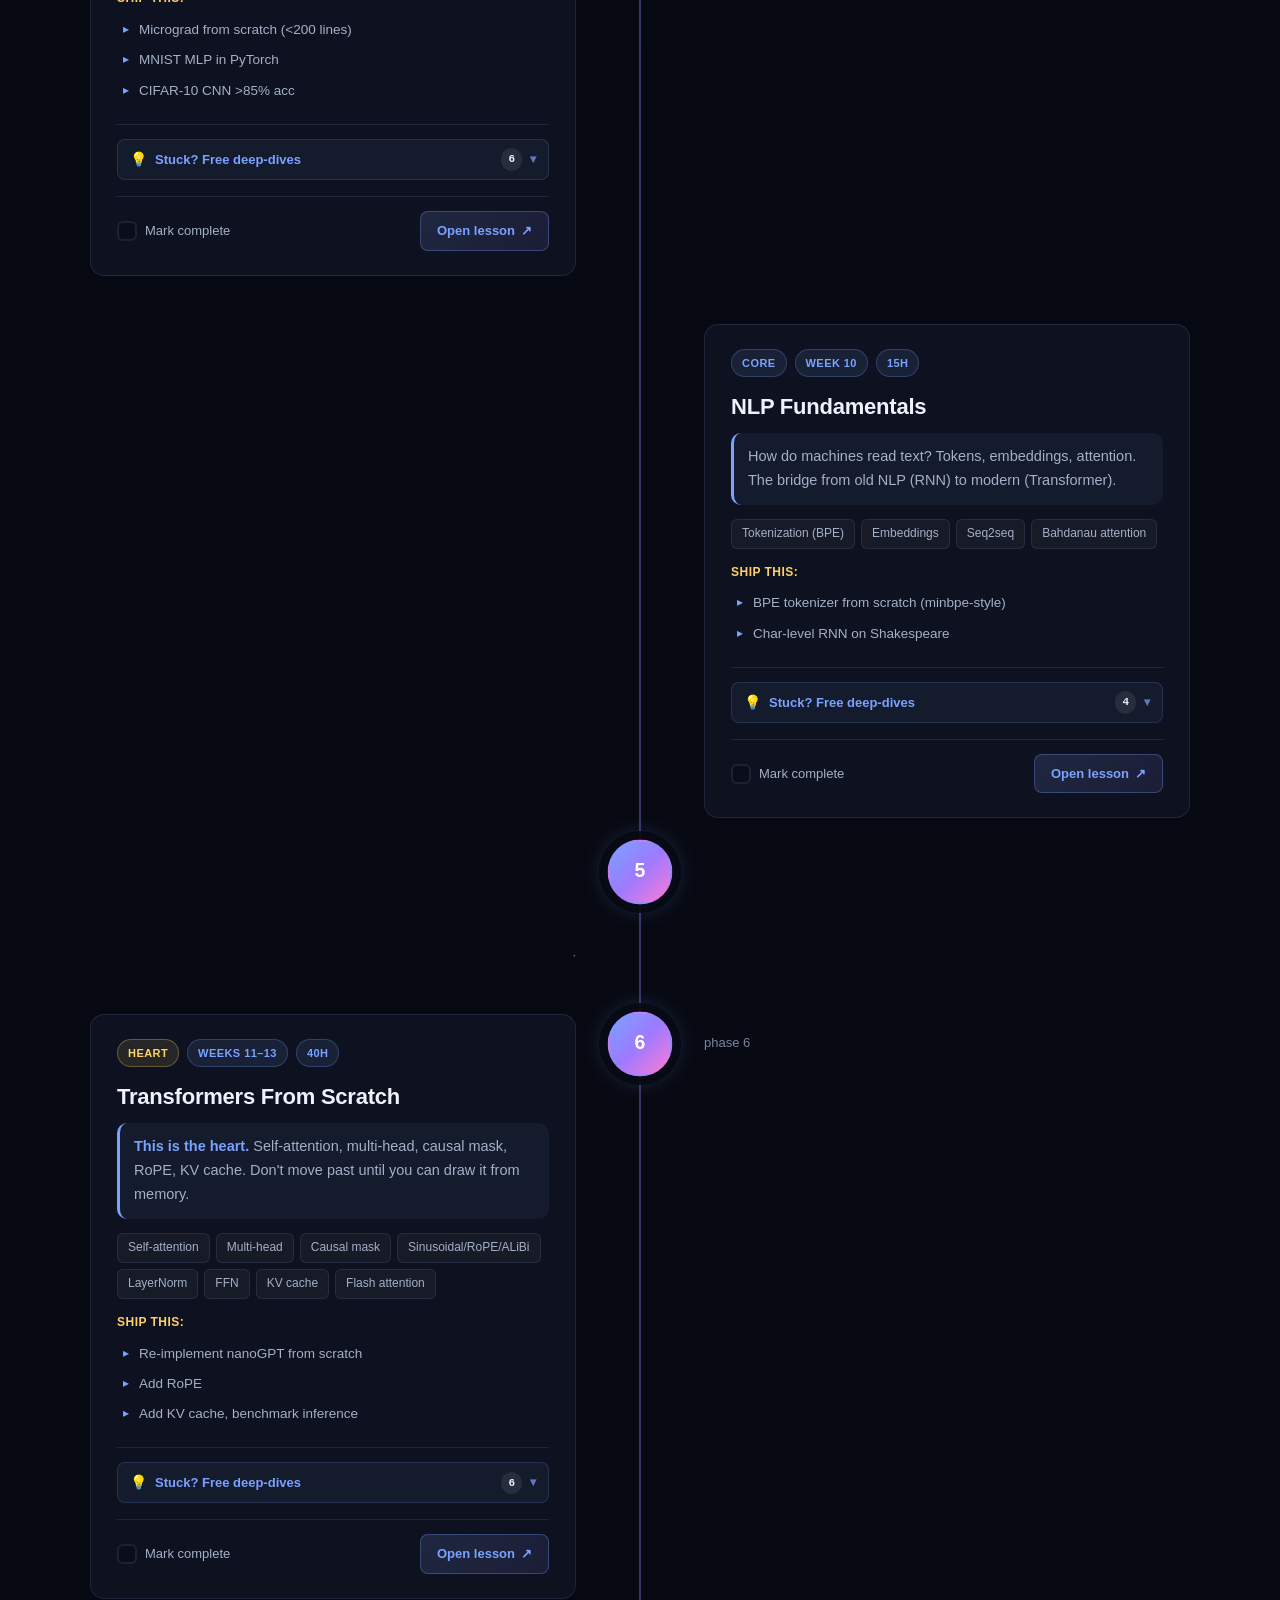
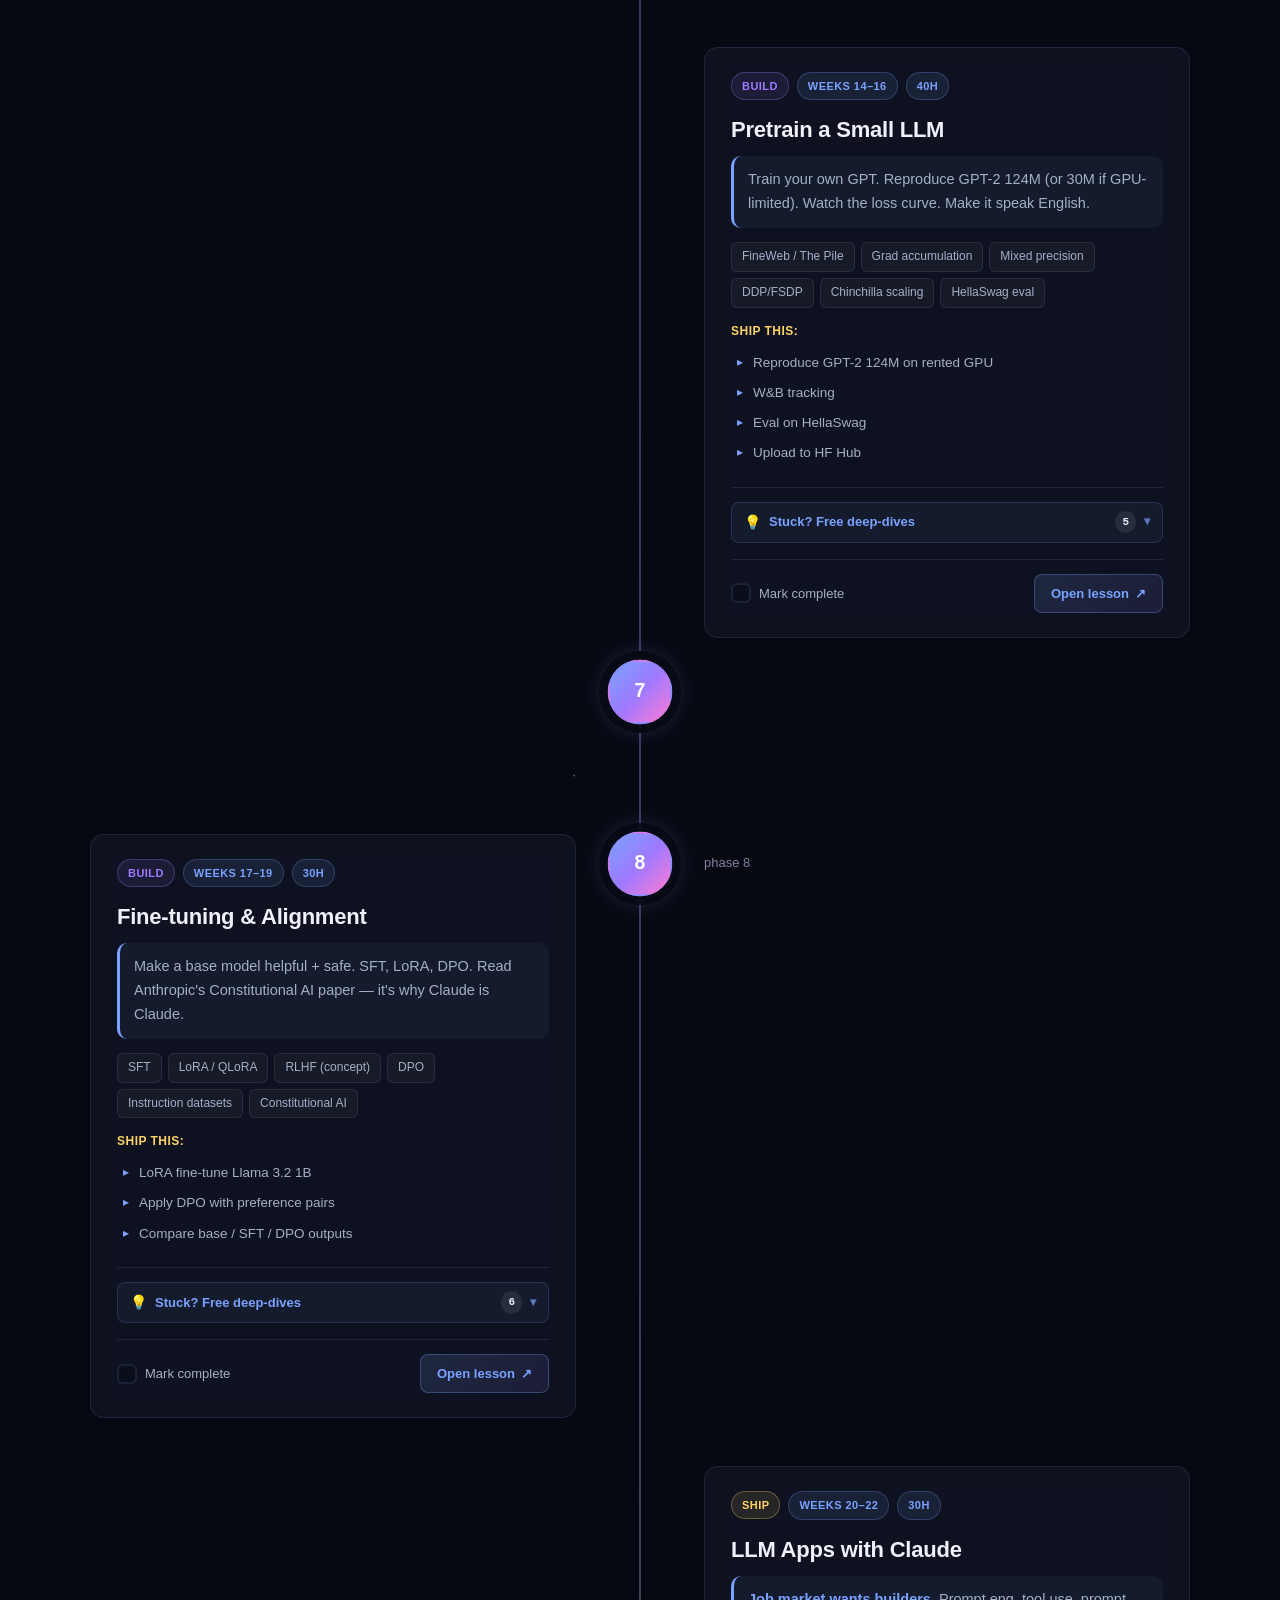
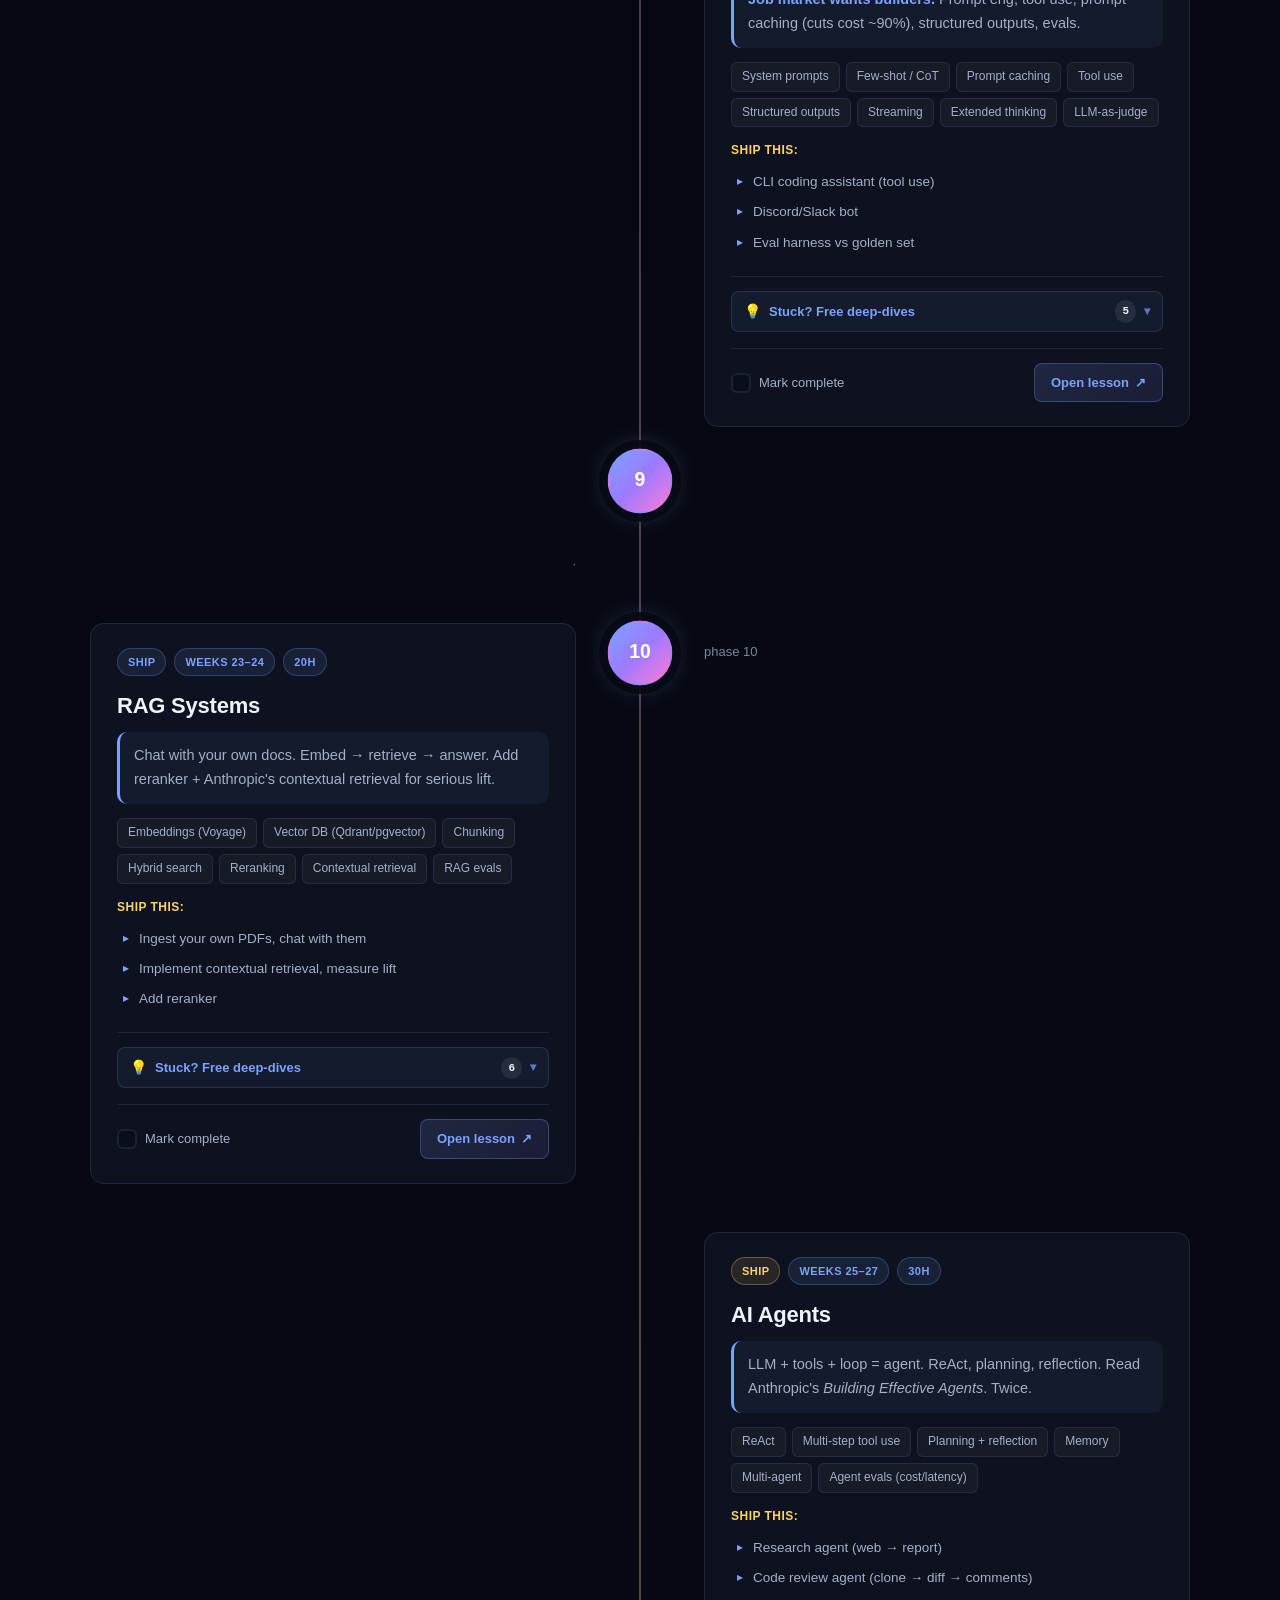
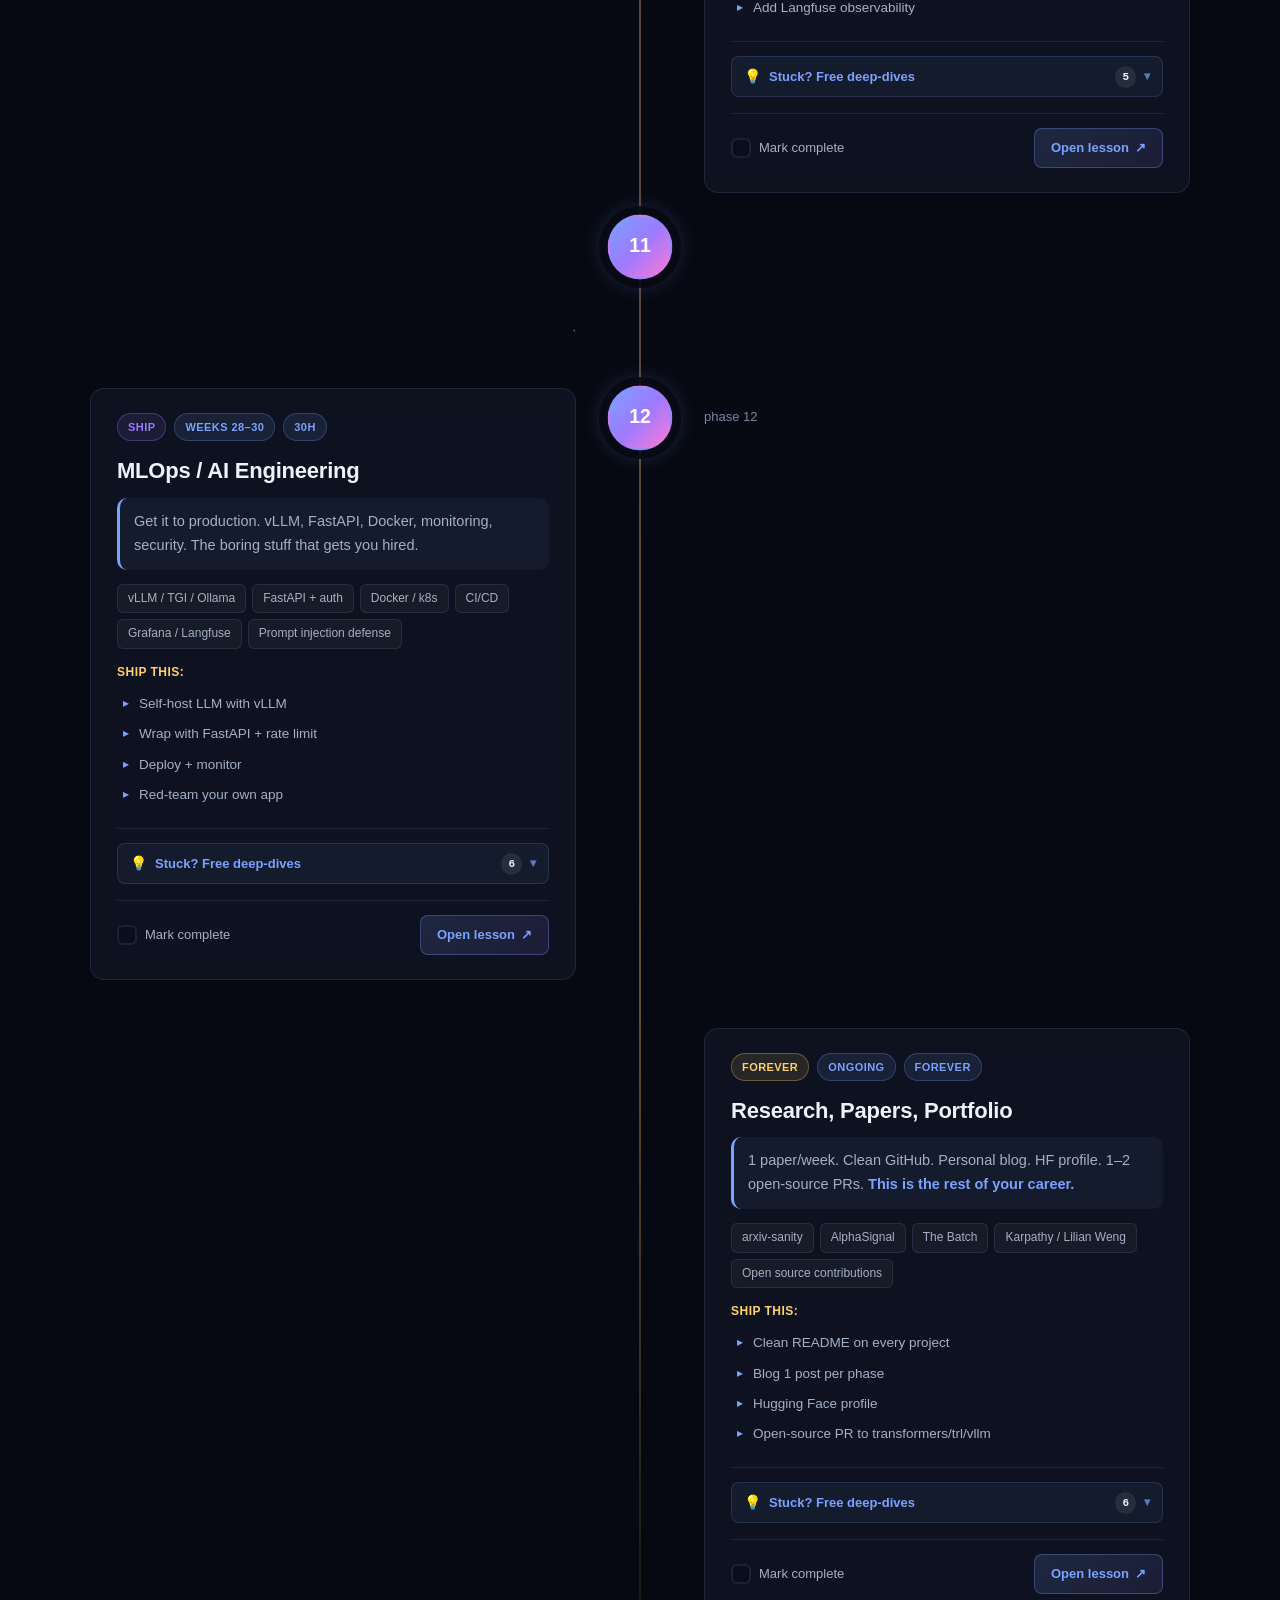
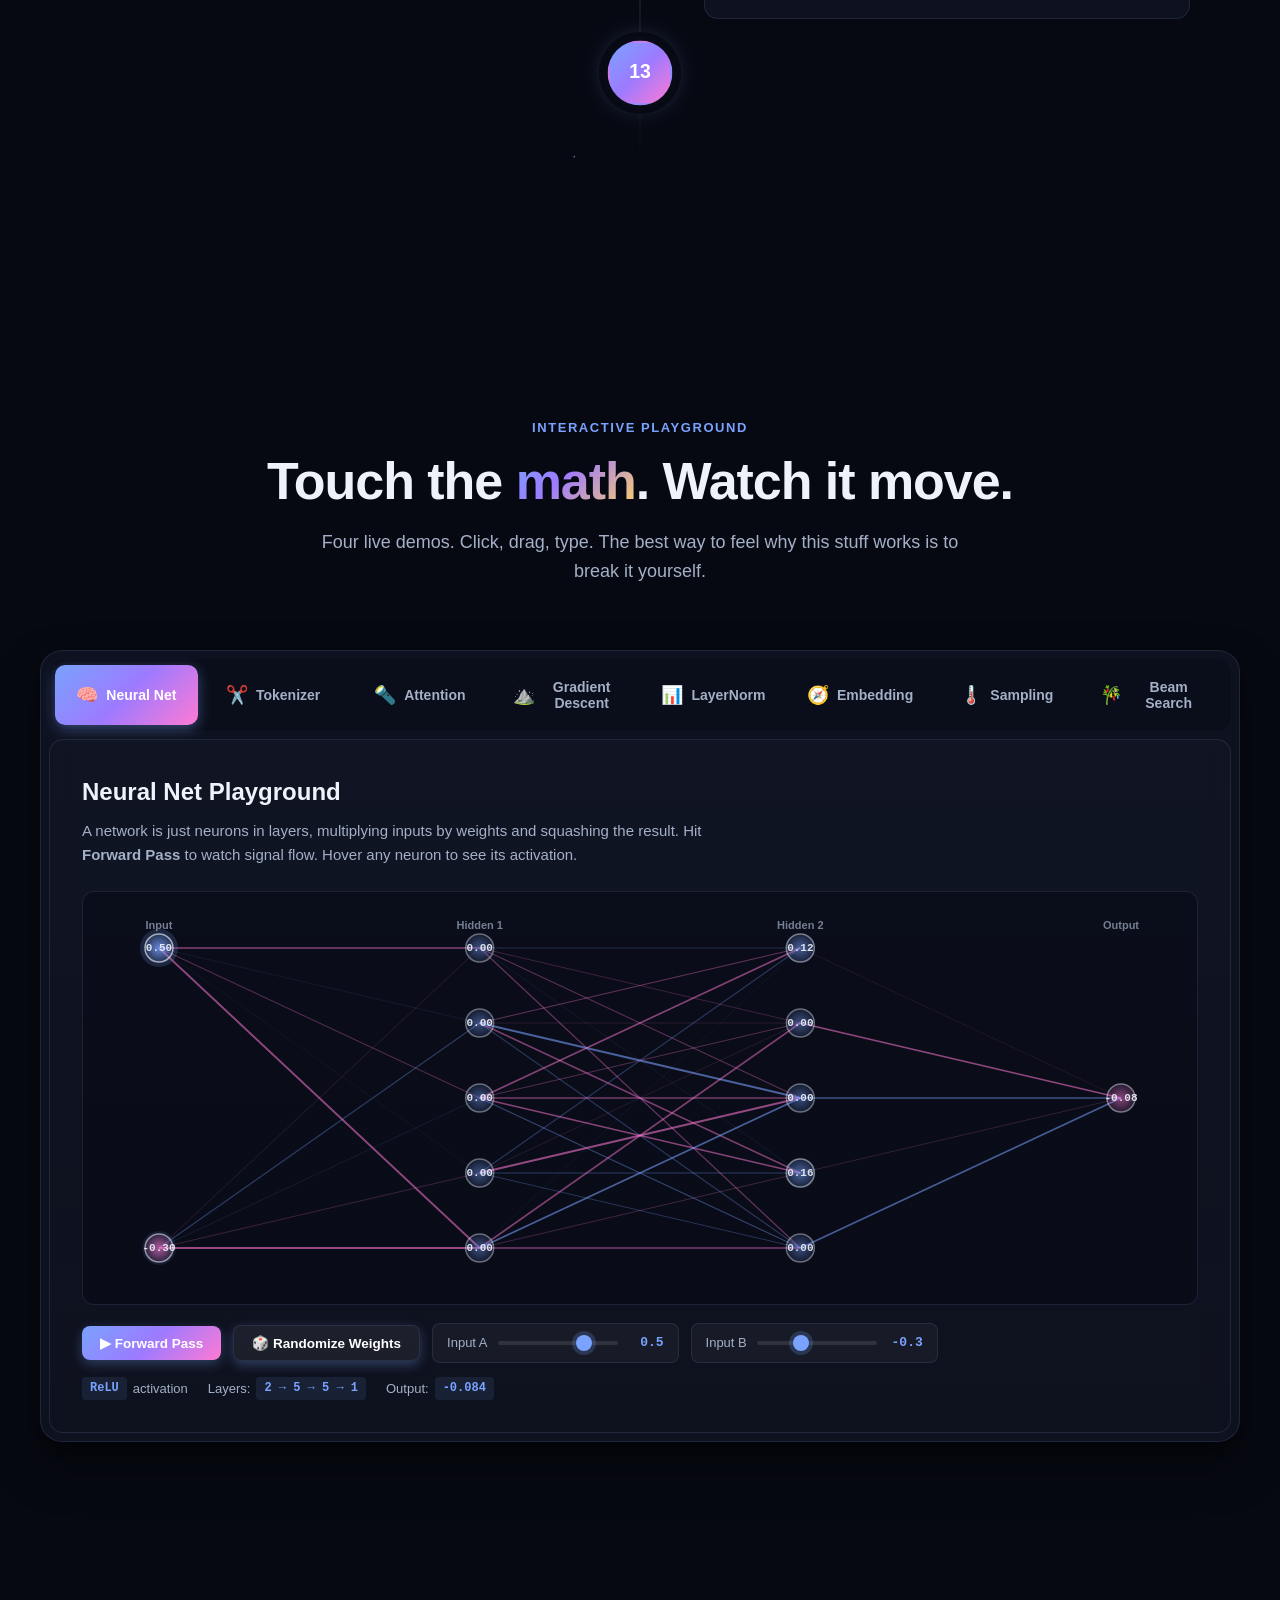
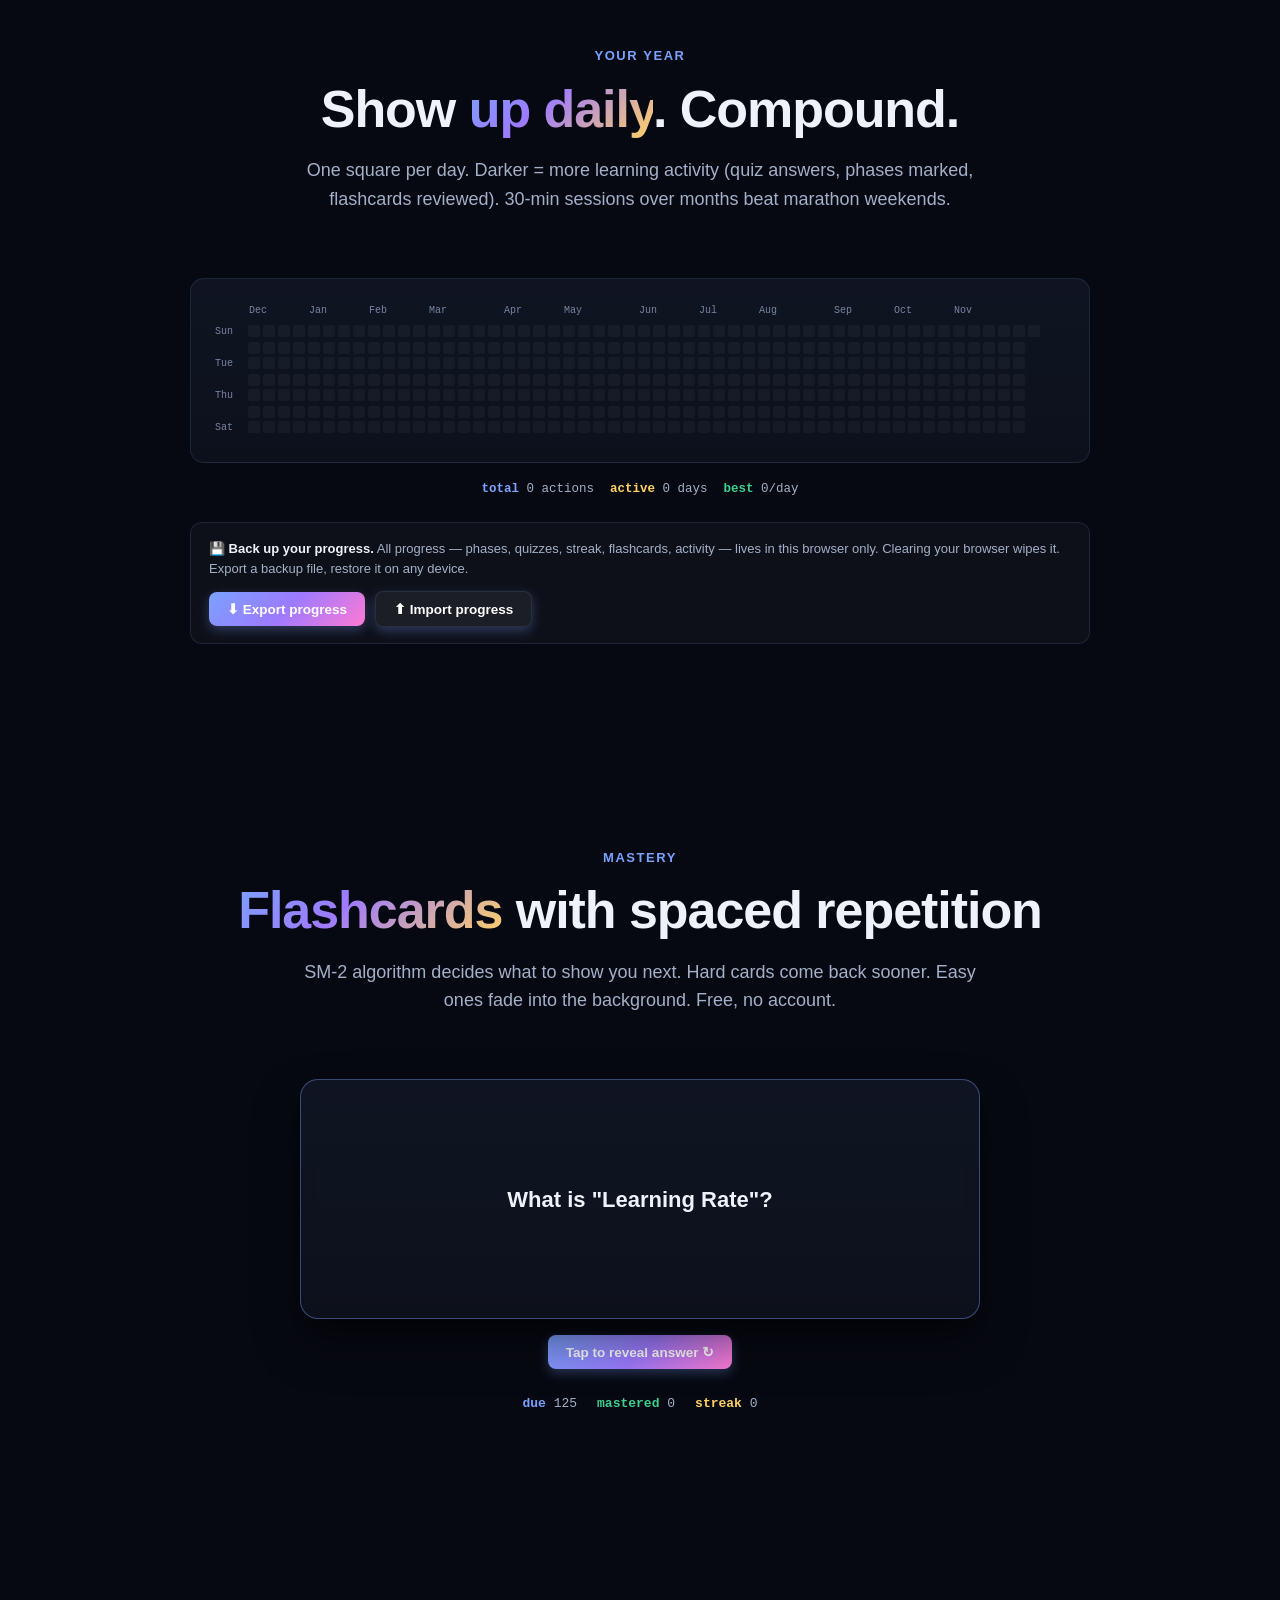
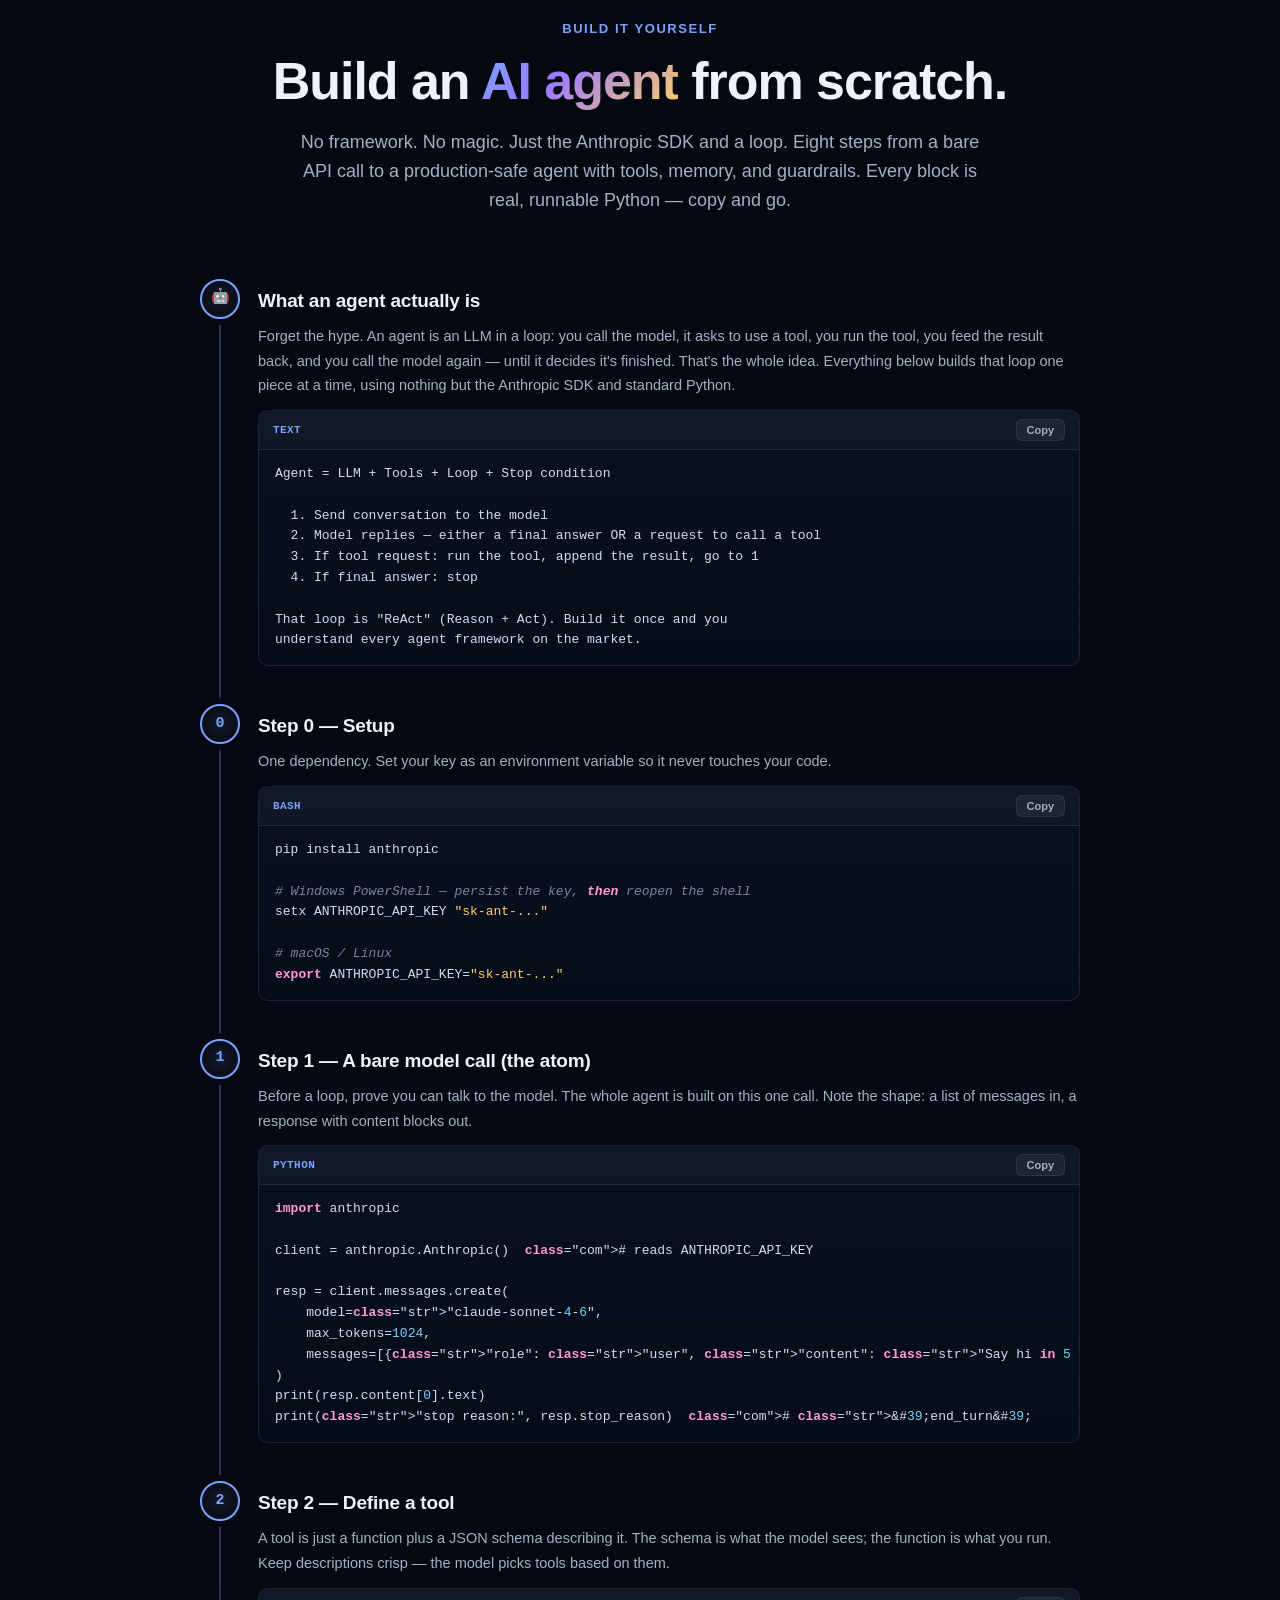
==== commit a1e0694b: "fix: update hardcoded 14→16 phases count in index.html and app.js" ====
--- a/index.html
+++ b/index.html
@@ -155,7 +155,7 @@
   <div class="container">
     <div class="section-head reveal">
       <span class="section-eyebrow">The journey</span>
-      <h2>14 phases. <span class="grad">~30 weeks.</span> One epic ramp.</h2>
+      <h2>16 phases. <span class="grad">~30 weeks.</span> One epic ramp.</h2>
       <p>Each phase: <b style="color:var(--accent)">Learn → Practice → Build → Checkpoint</b>. Don't skip checkpoints. Mark done. Ship.</p>
     </div>
     <div class="roadmap-wrap">
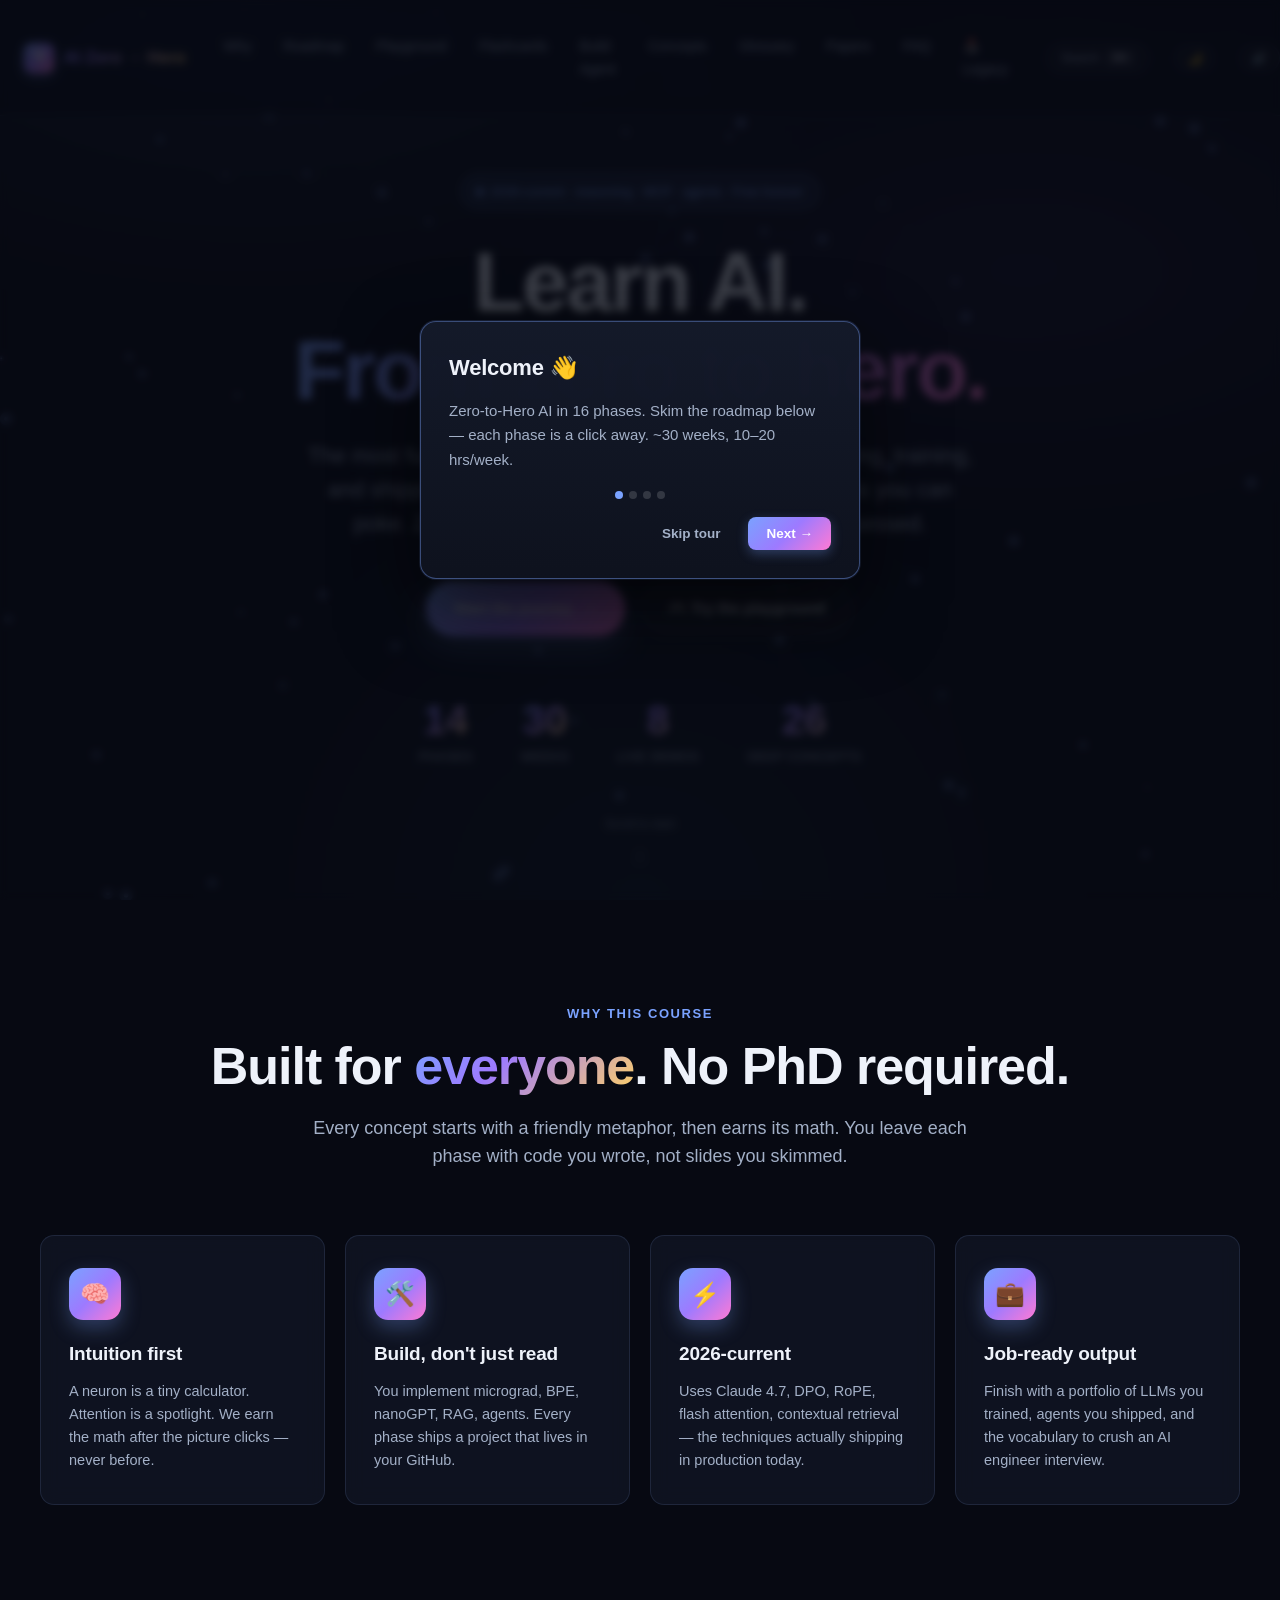
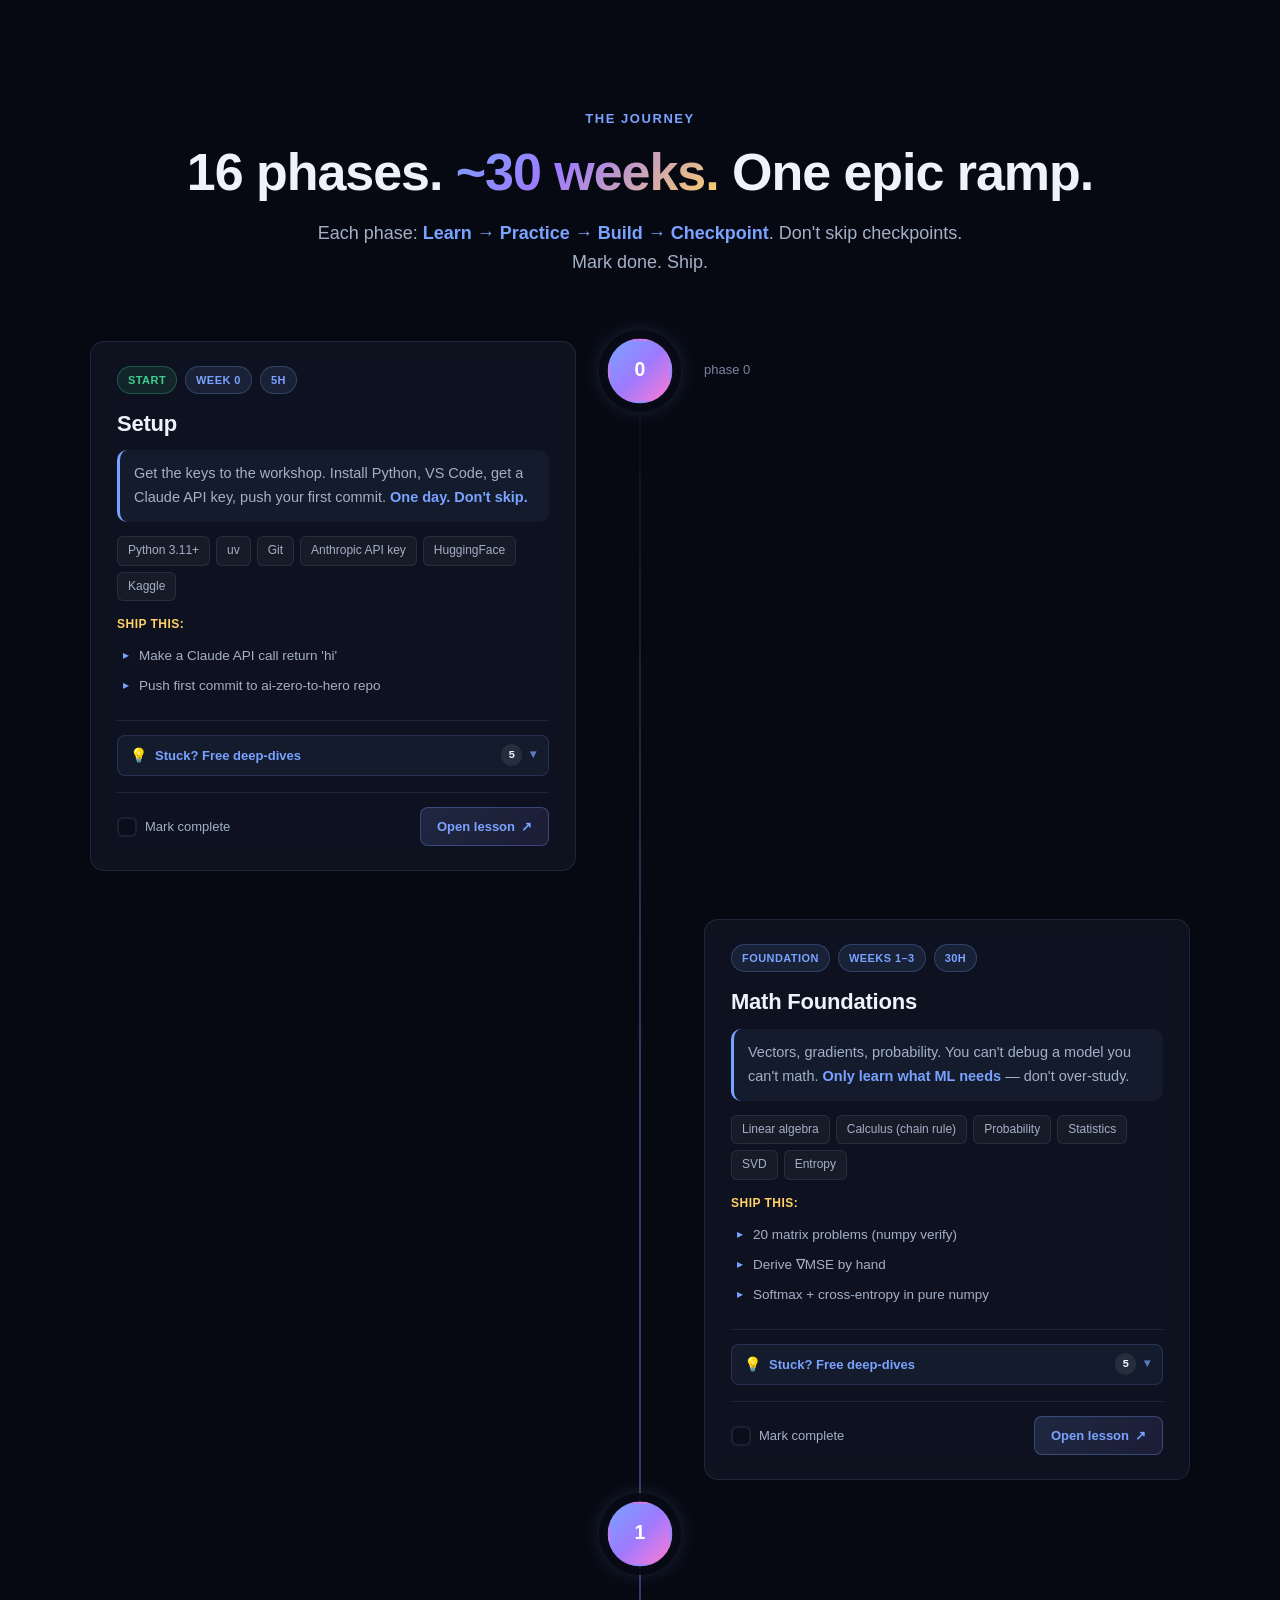
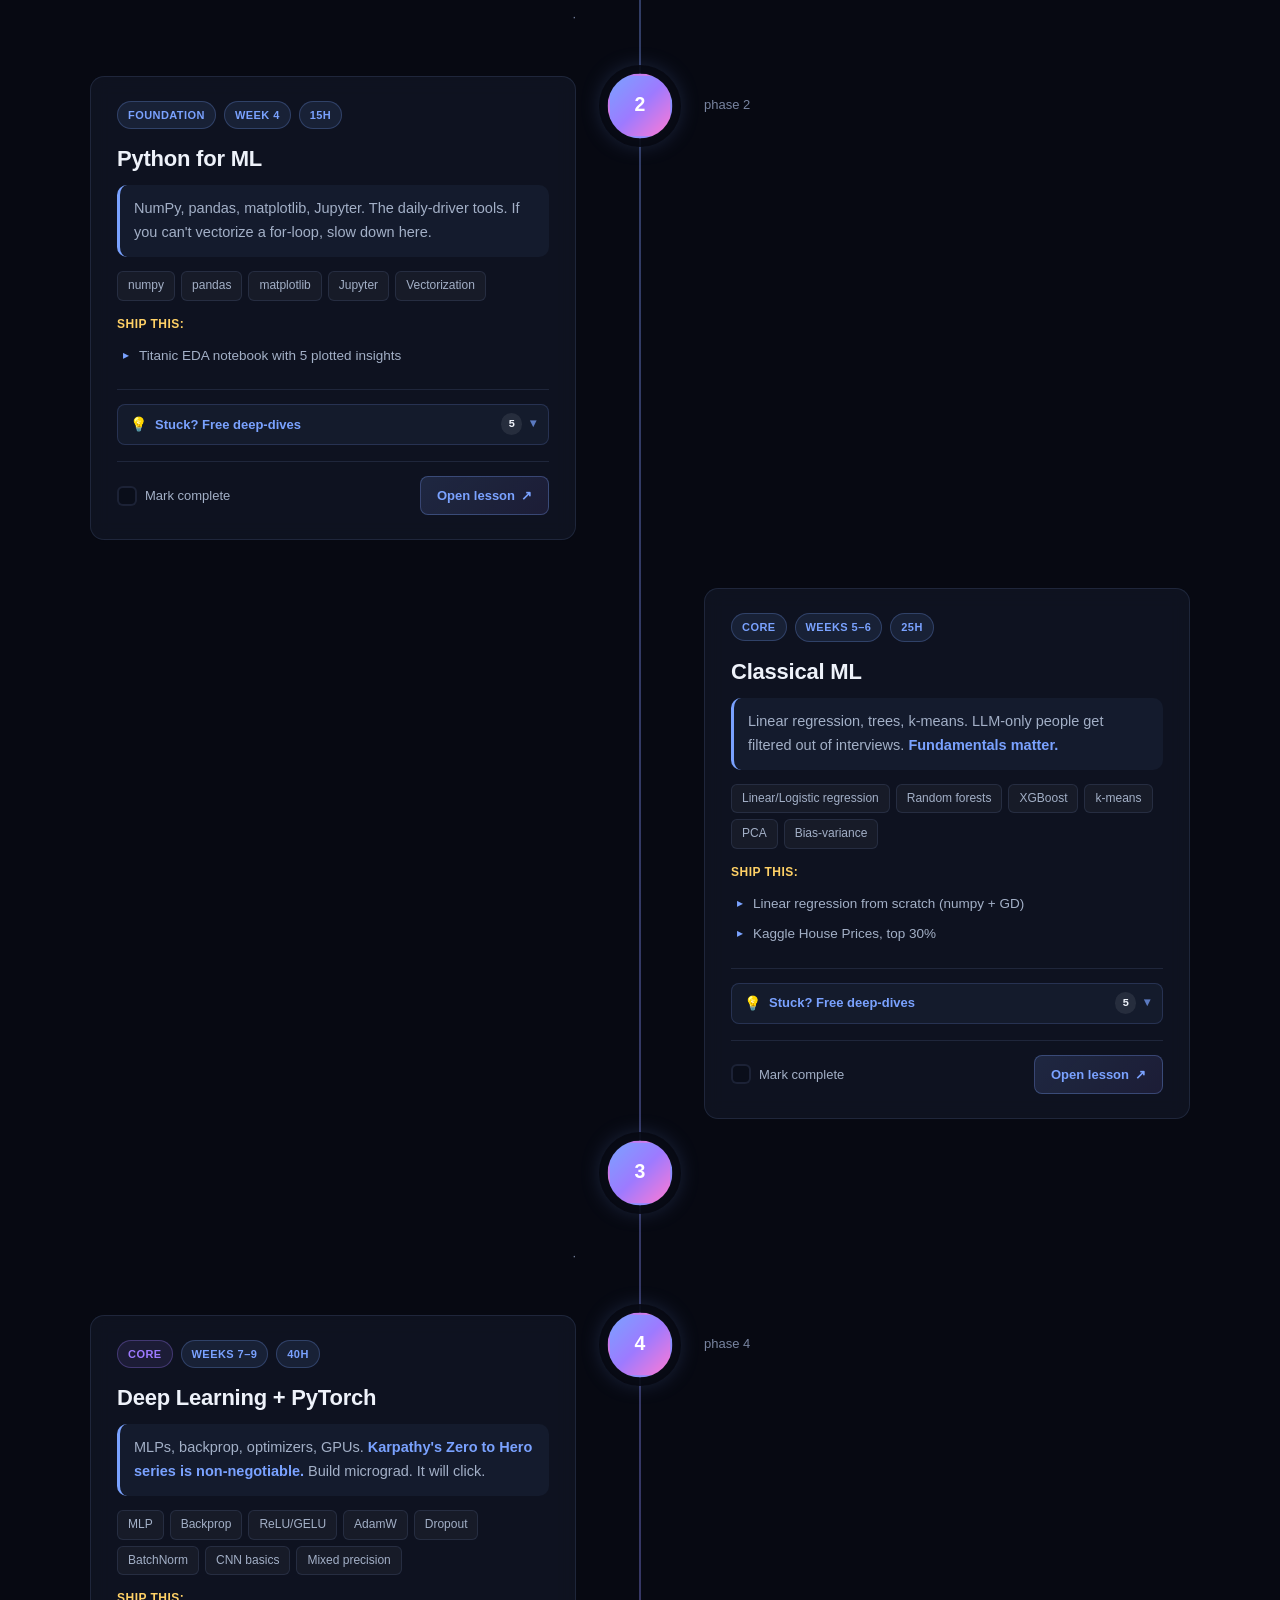
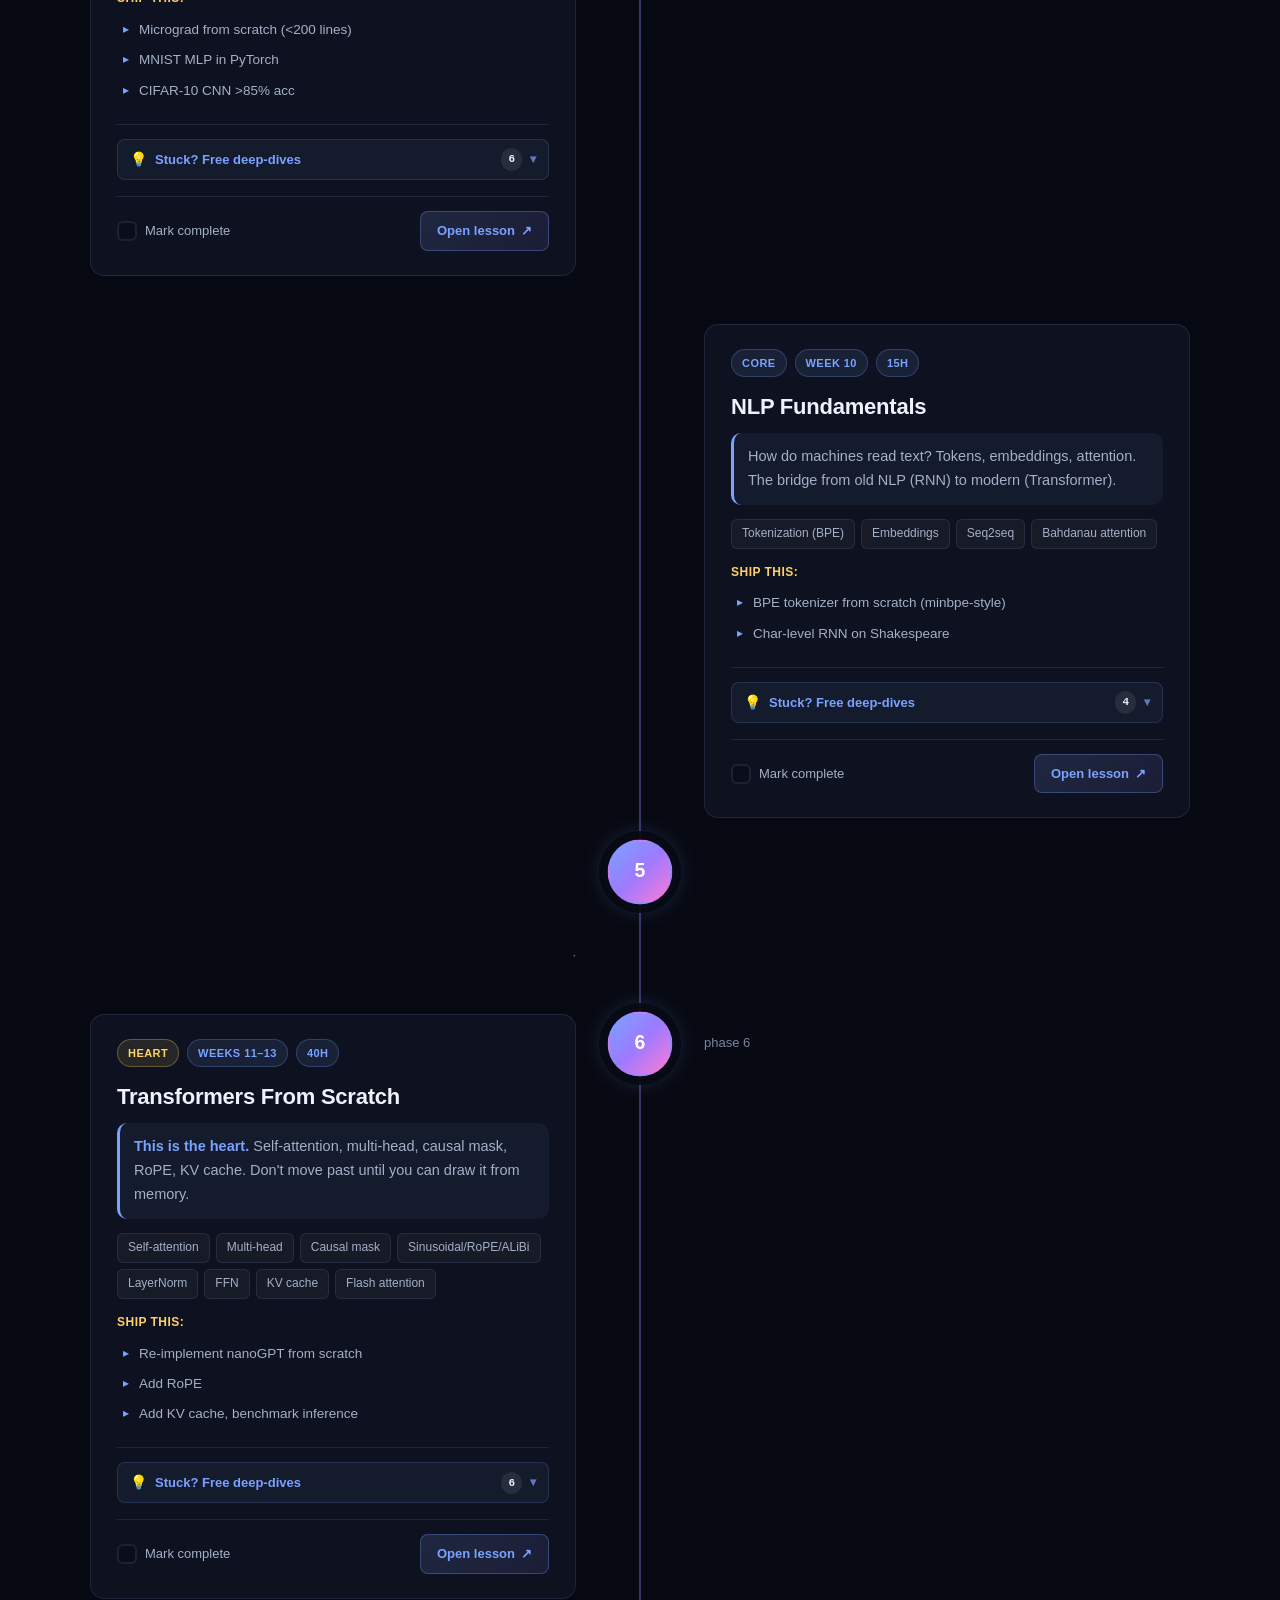
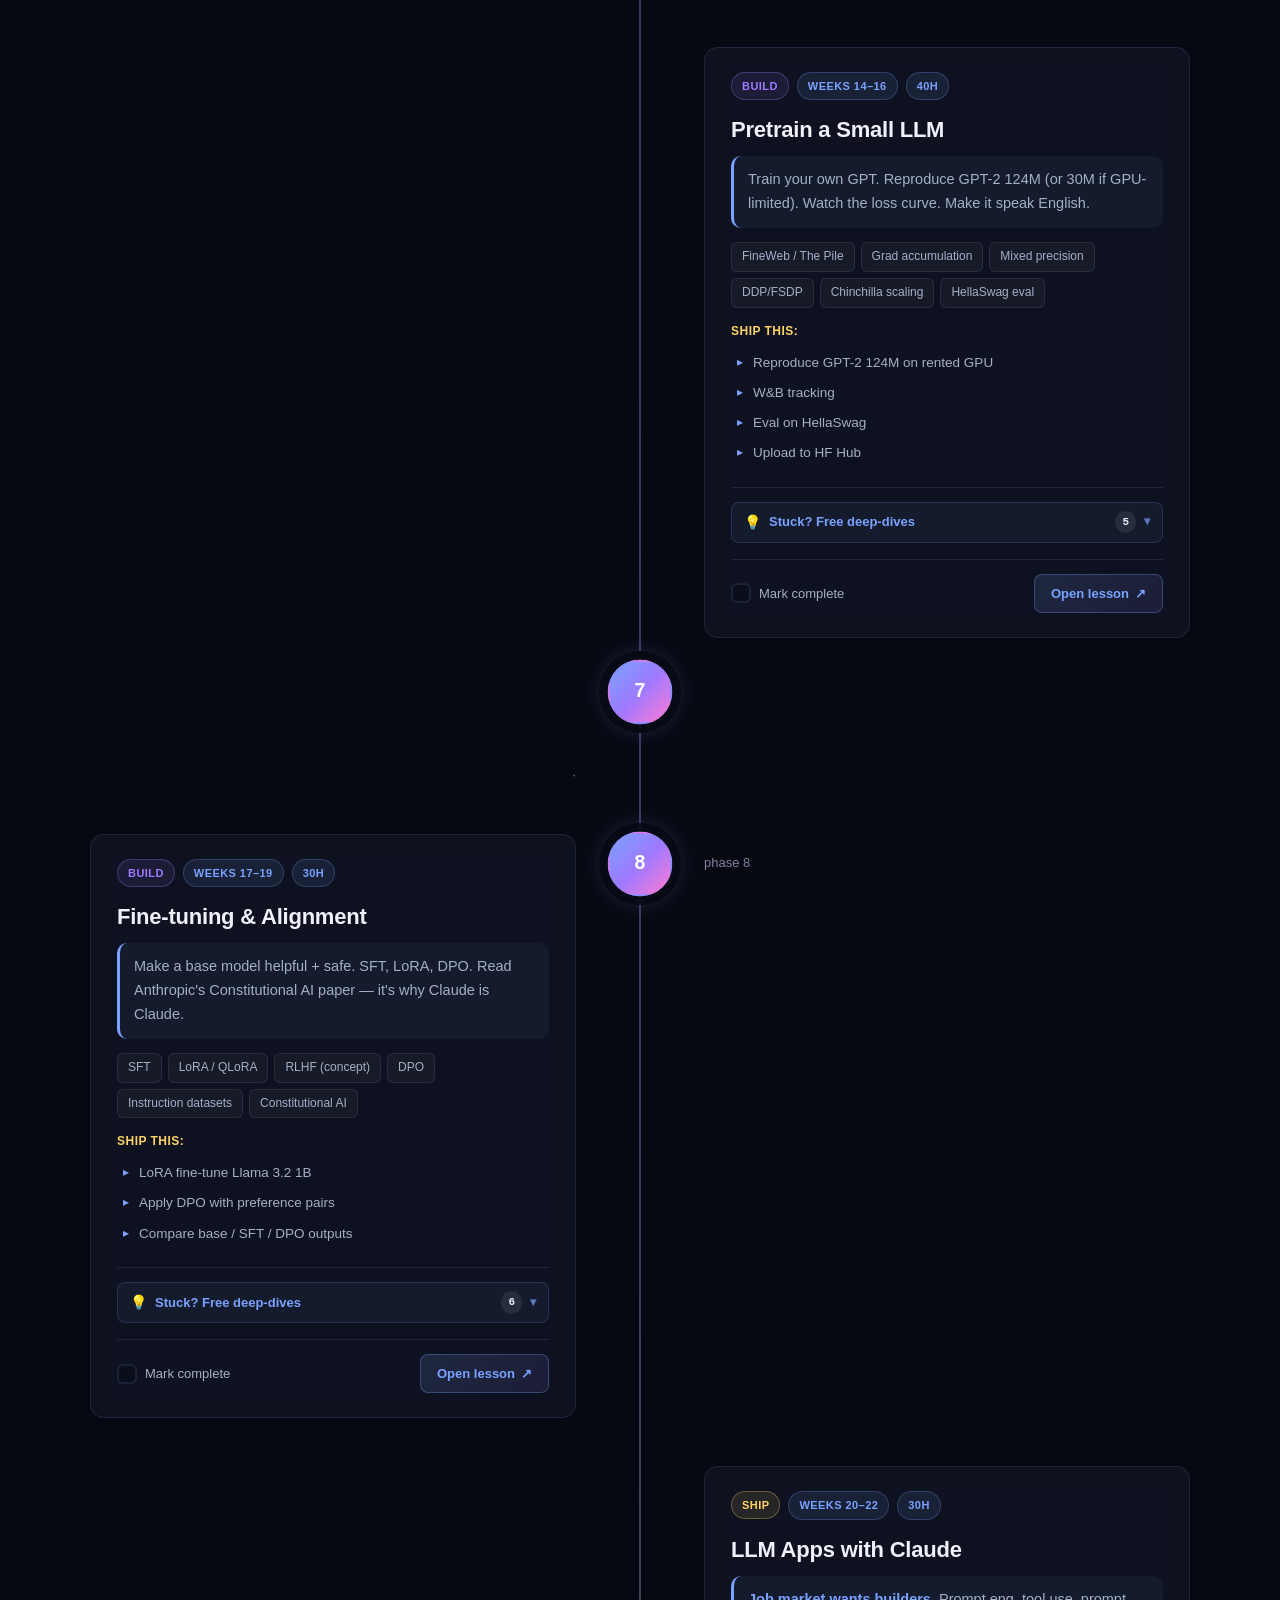
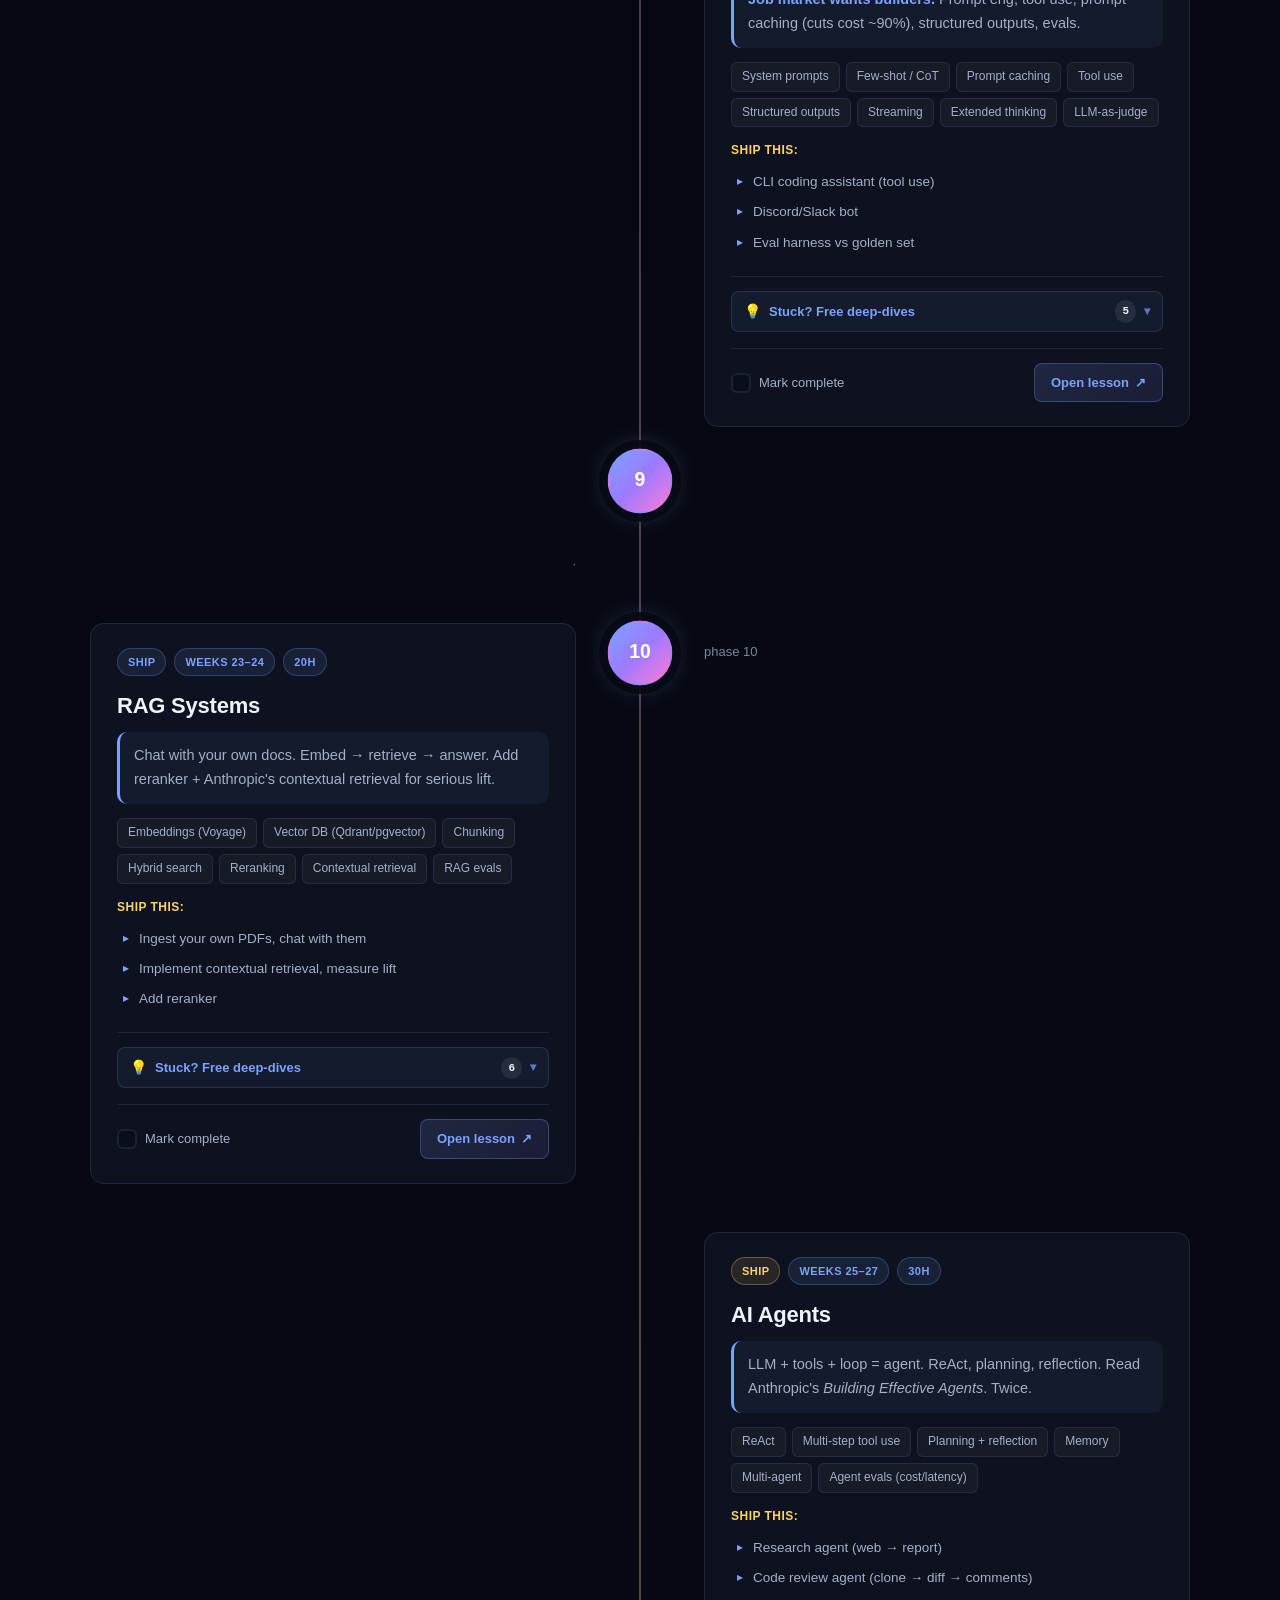
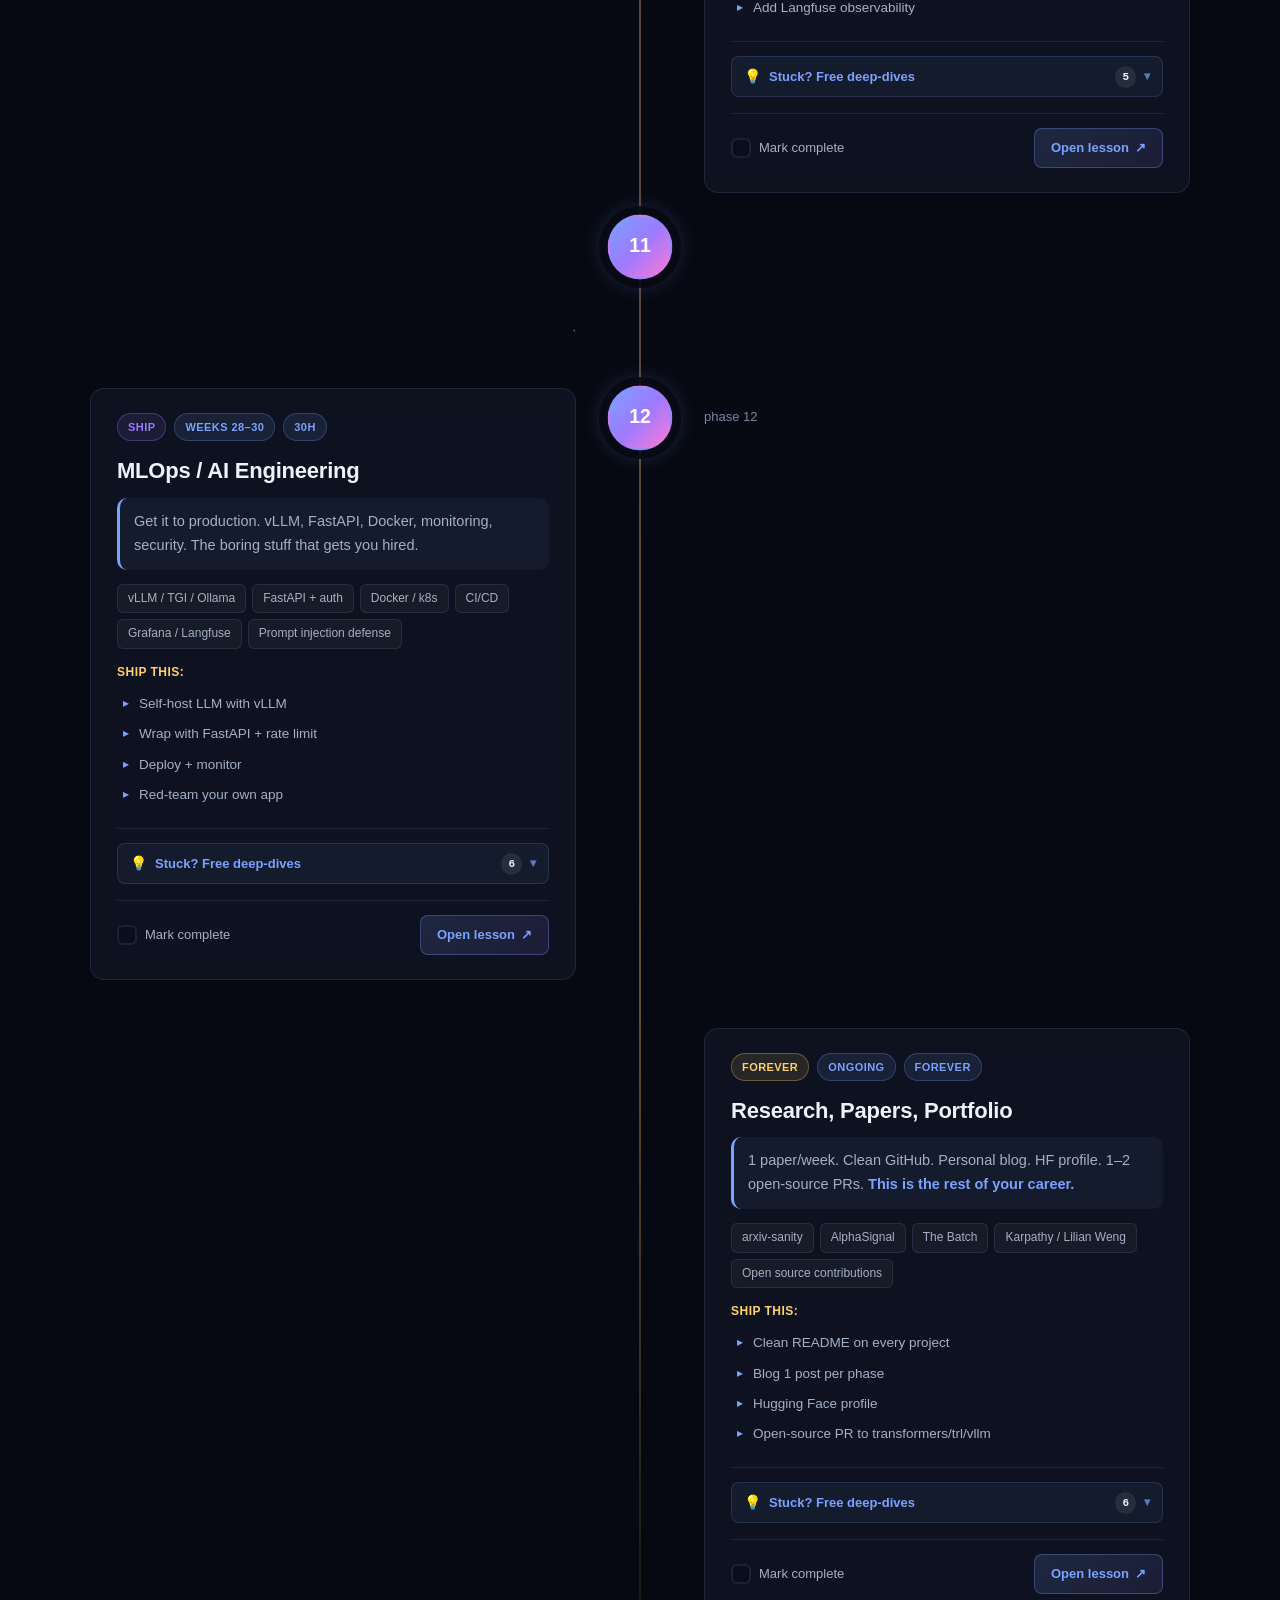
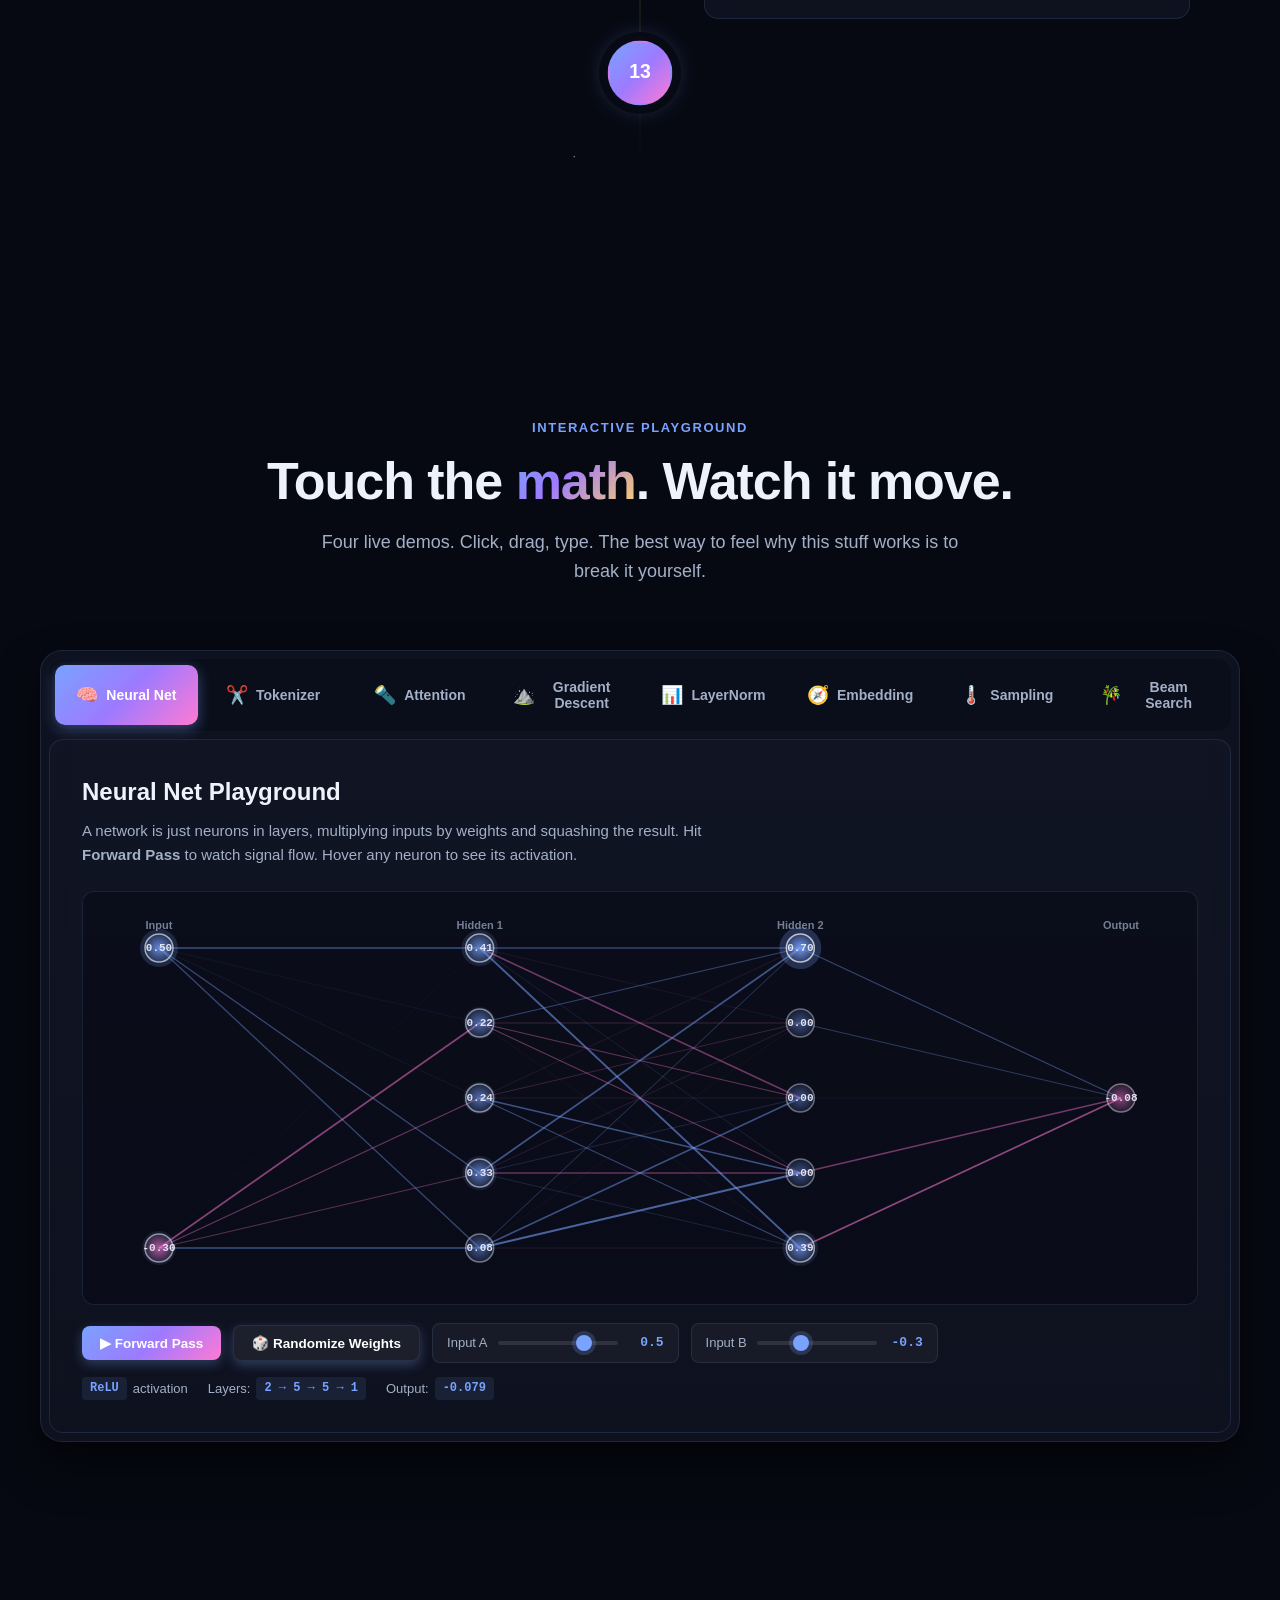
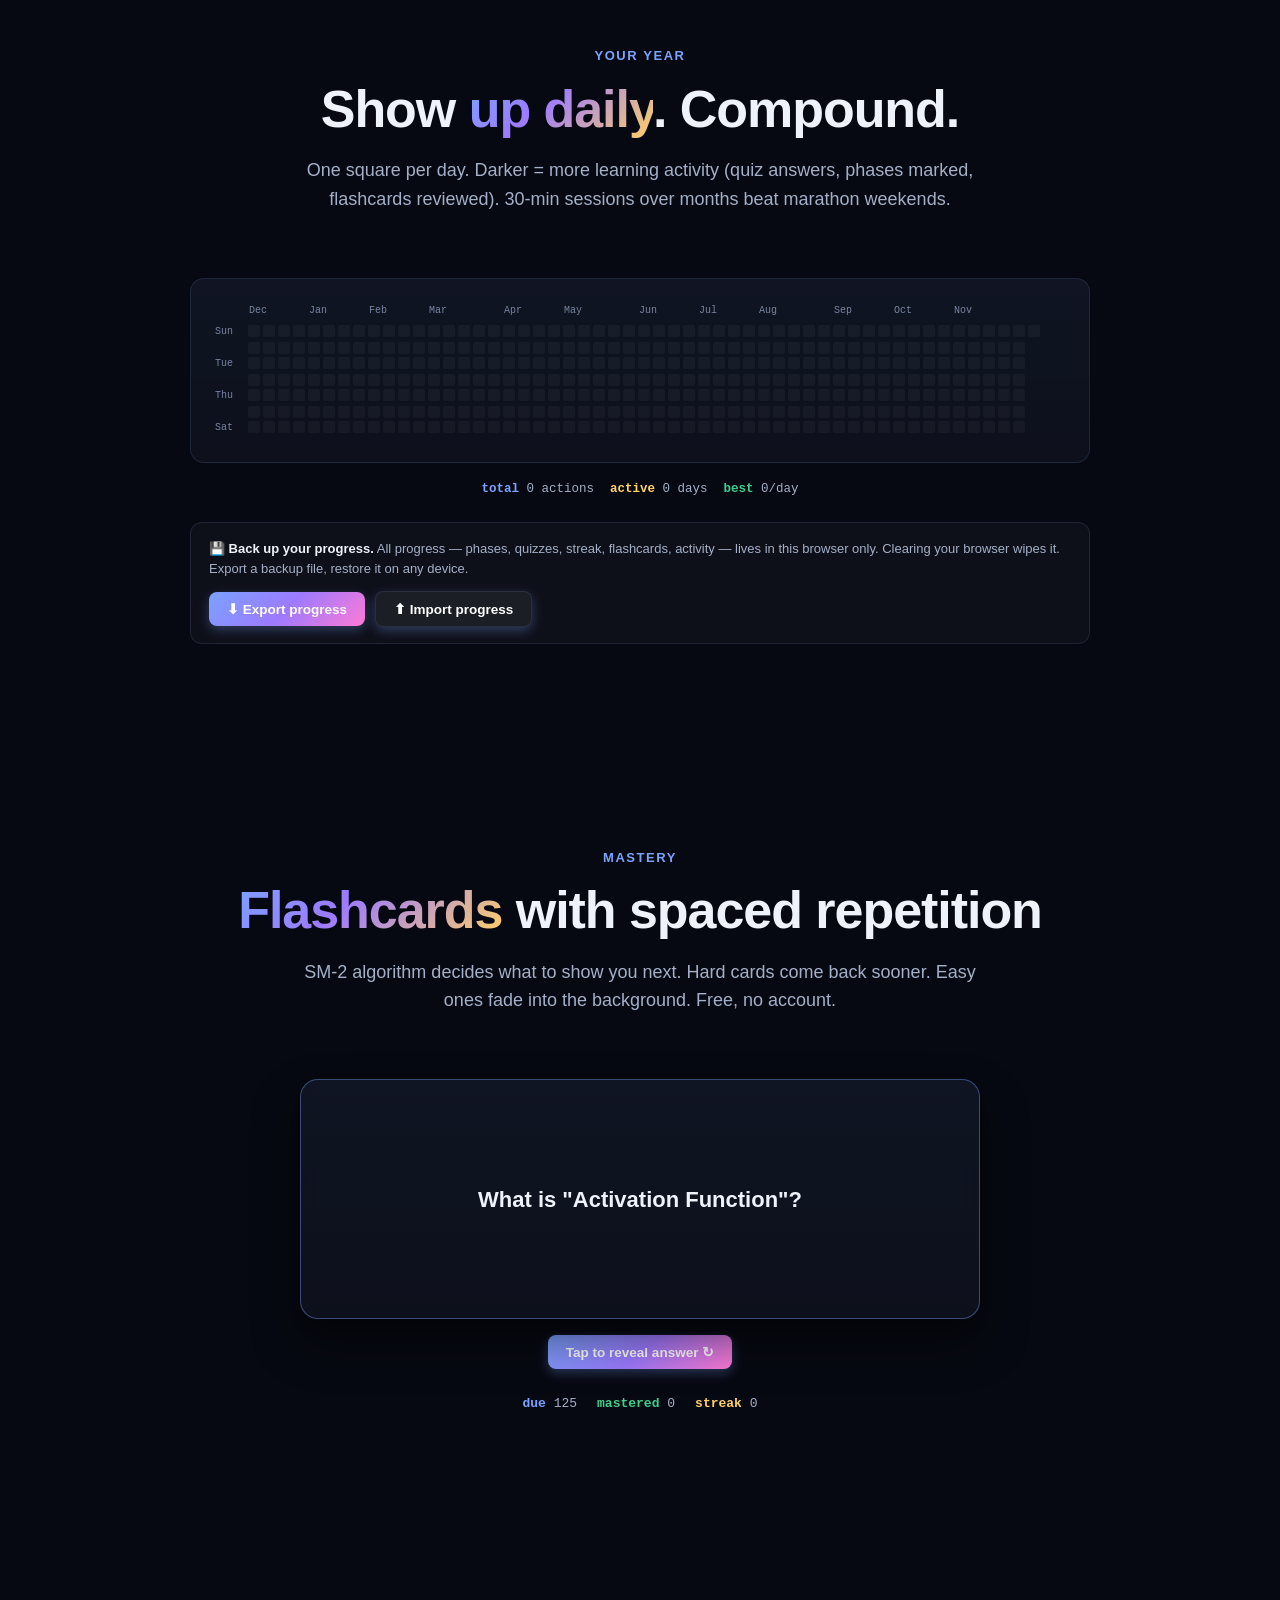
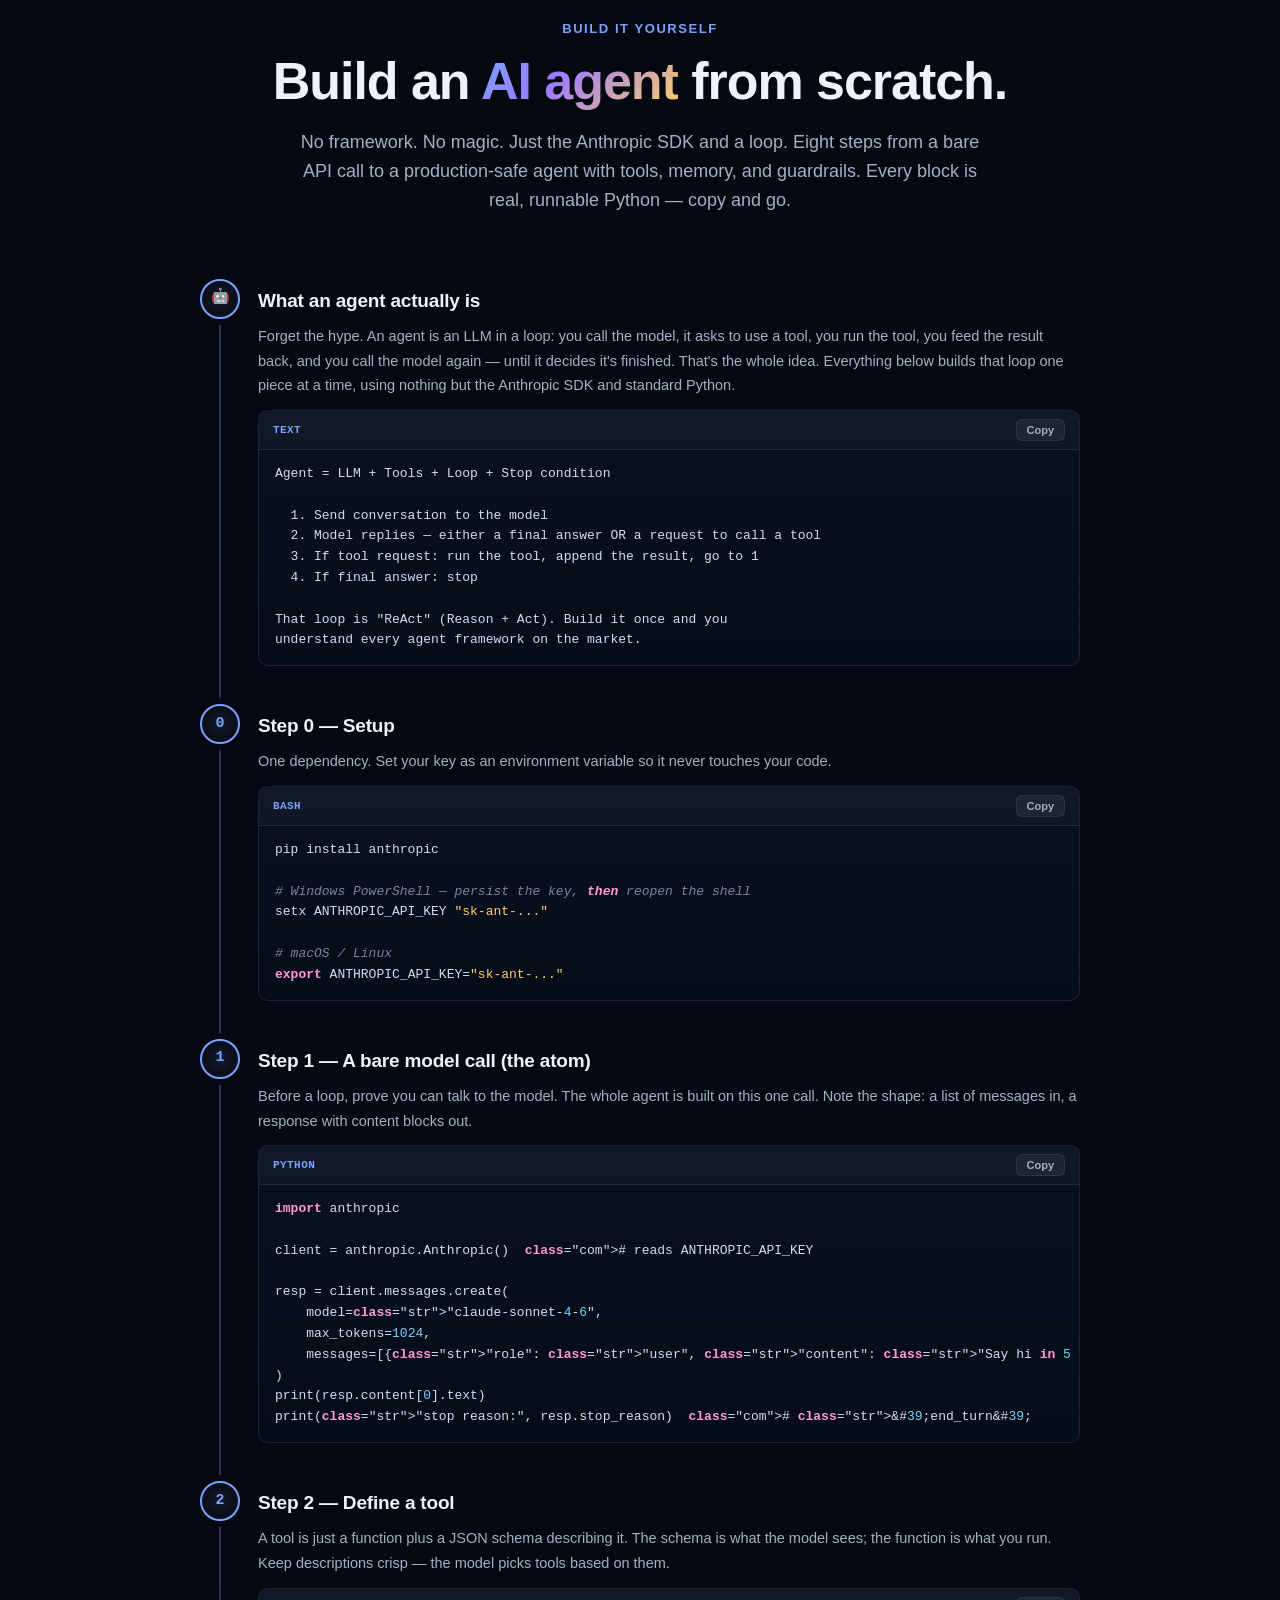
==== commit da8cf221: "fix: purge stale 14-phase references, fix portfolio slice, bump SW to v11 - index.html: meta descrip" ====
--- a/index.html
+++ b/index.html
@@ -7,7 +7,7 @@
 <meta name="referrer" content="strict-origin-when-cross-origin">
 <meta http-equiv="X-Content-Type-Options" content="nosniff">
 <title>AI Zero → Hero · Learn AI from Curious Beginner to Pro Engineer</title>
-<meta name="description" content="The most fun way to learn AI — free. From 'what is a neuron' to building, training, and deploying real LLMs and agents. 26 deep concepts, 8 interactive demos, animated 14-phase roadmap, build-an-agent tutorial. Zero fluff.">
+<meta name="description" content="The most fun way to learn AI — free. From 'what is a neuron' to building, training, and deploying real LLMs and agents. 26 deep concepts, 8 interactive demos, animated 16-phase roadmap, build-an-agent tutorial. Zero fluff.">
 <meta name="theme-color" content="#0a0e16">
 <!-- Open Graph / Twitter -->
 <meta property="og:type" content="website">
@@ -576,7 +576,7 @@
     <a href="https://docs.anthropic.com" target="_blank" rel="noopener">Anthropic docs</a>
   </div>
   <div>Built with Claude Code · Open in any modern browser · 100% client-side</div>
-  <div class="built">Updated 2026-05 · No tracking · No ads · Just the work.</div>
+  <div class="built">Updated 2026-06 · No tracking · No ads · Just the work.</div>
 </footer>
 
 <script src="app.js" defer></script>
